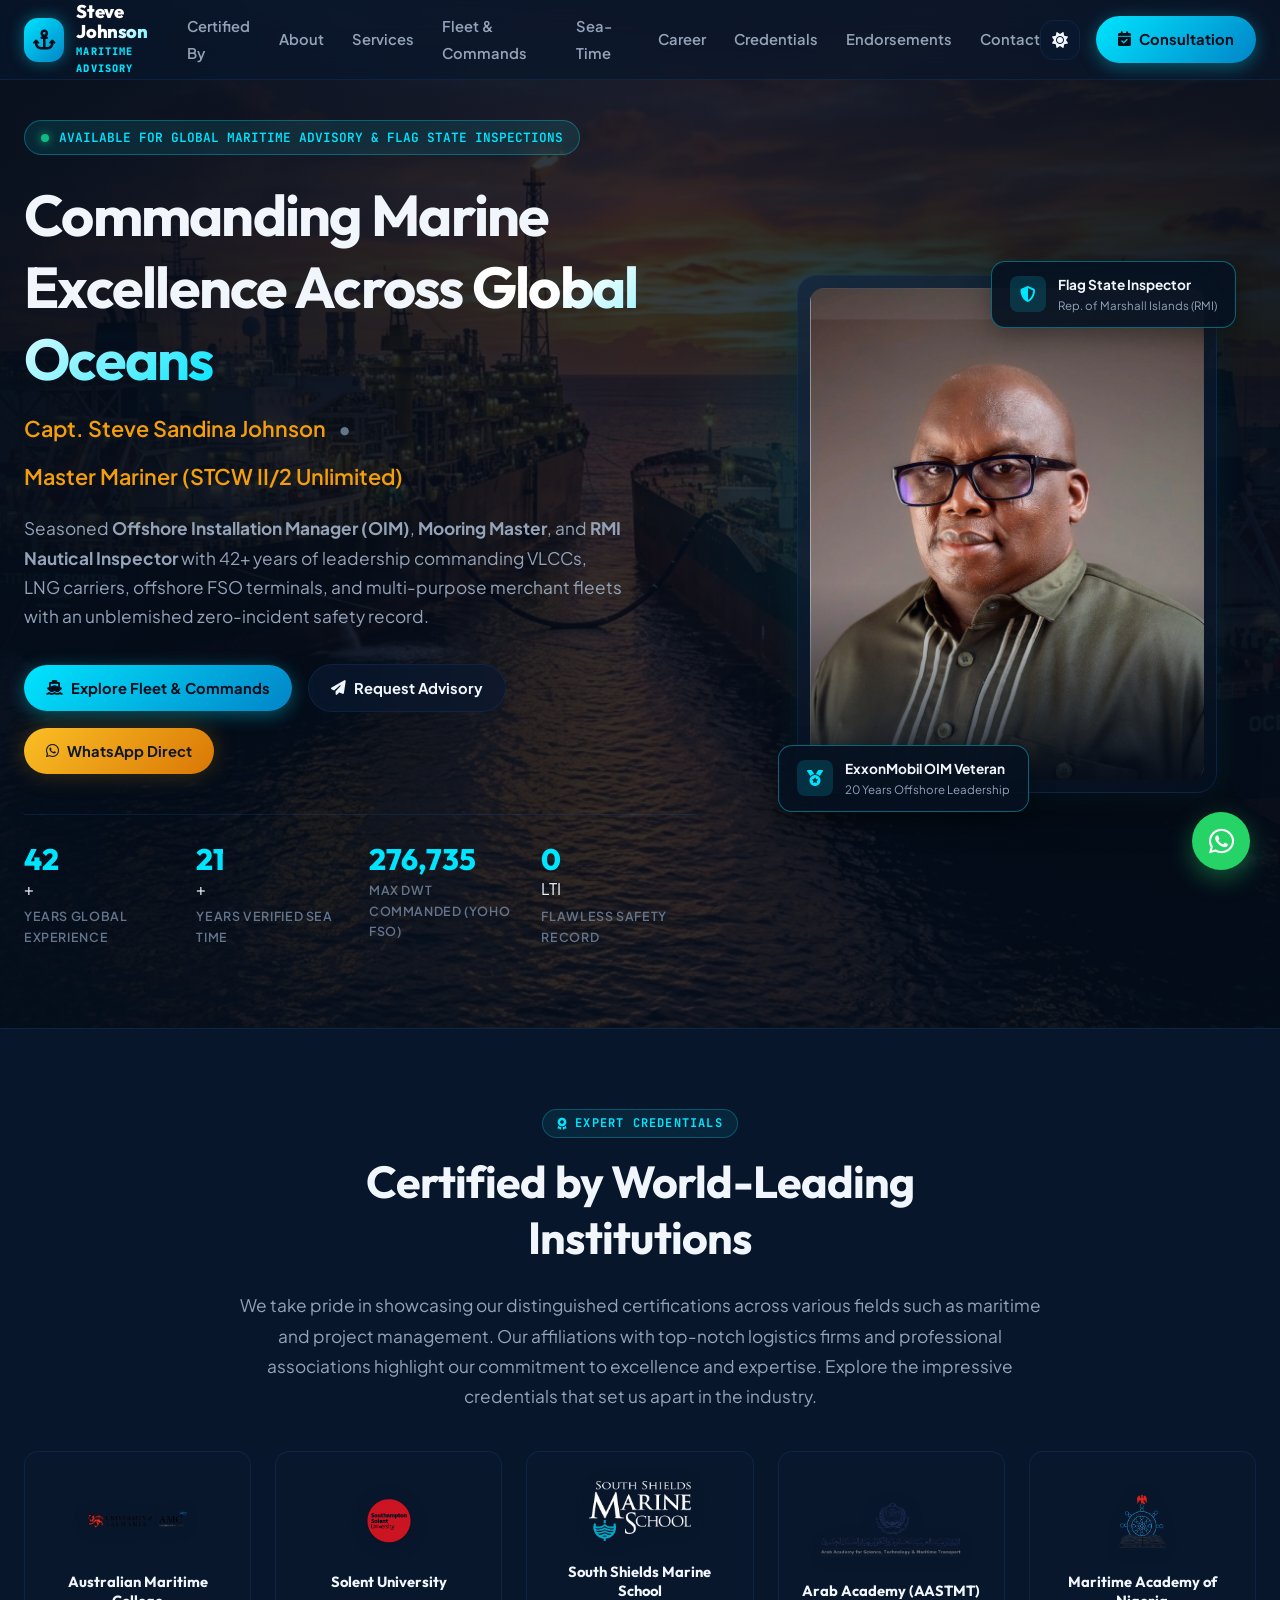
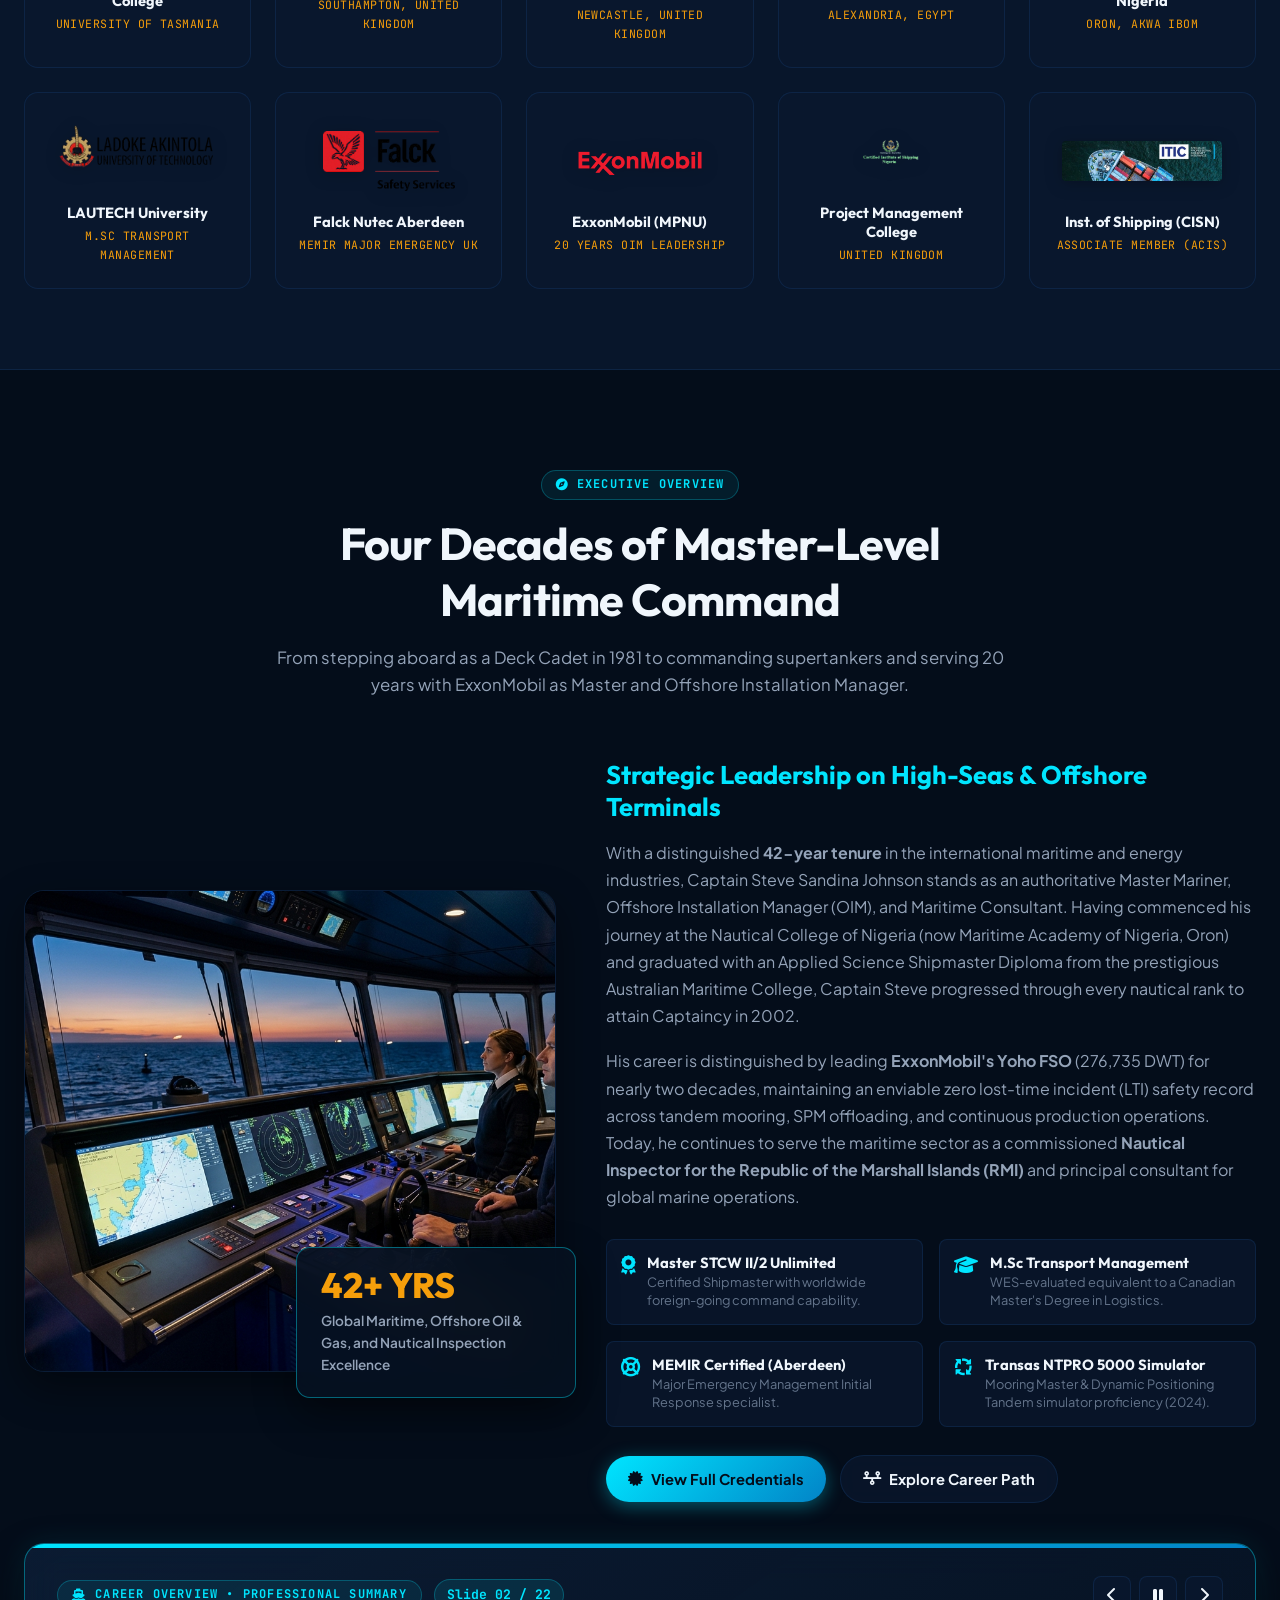
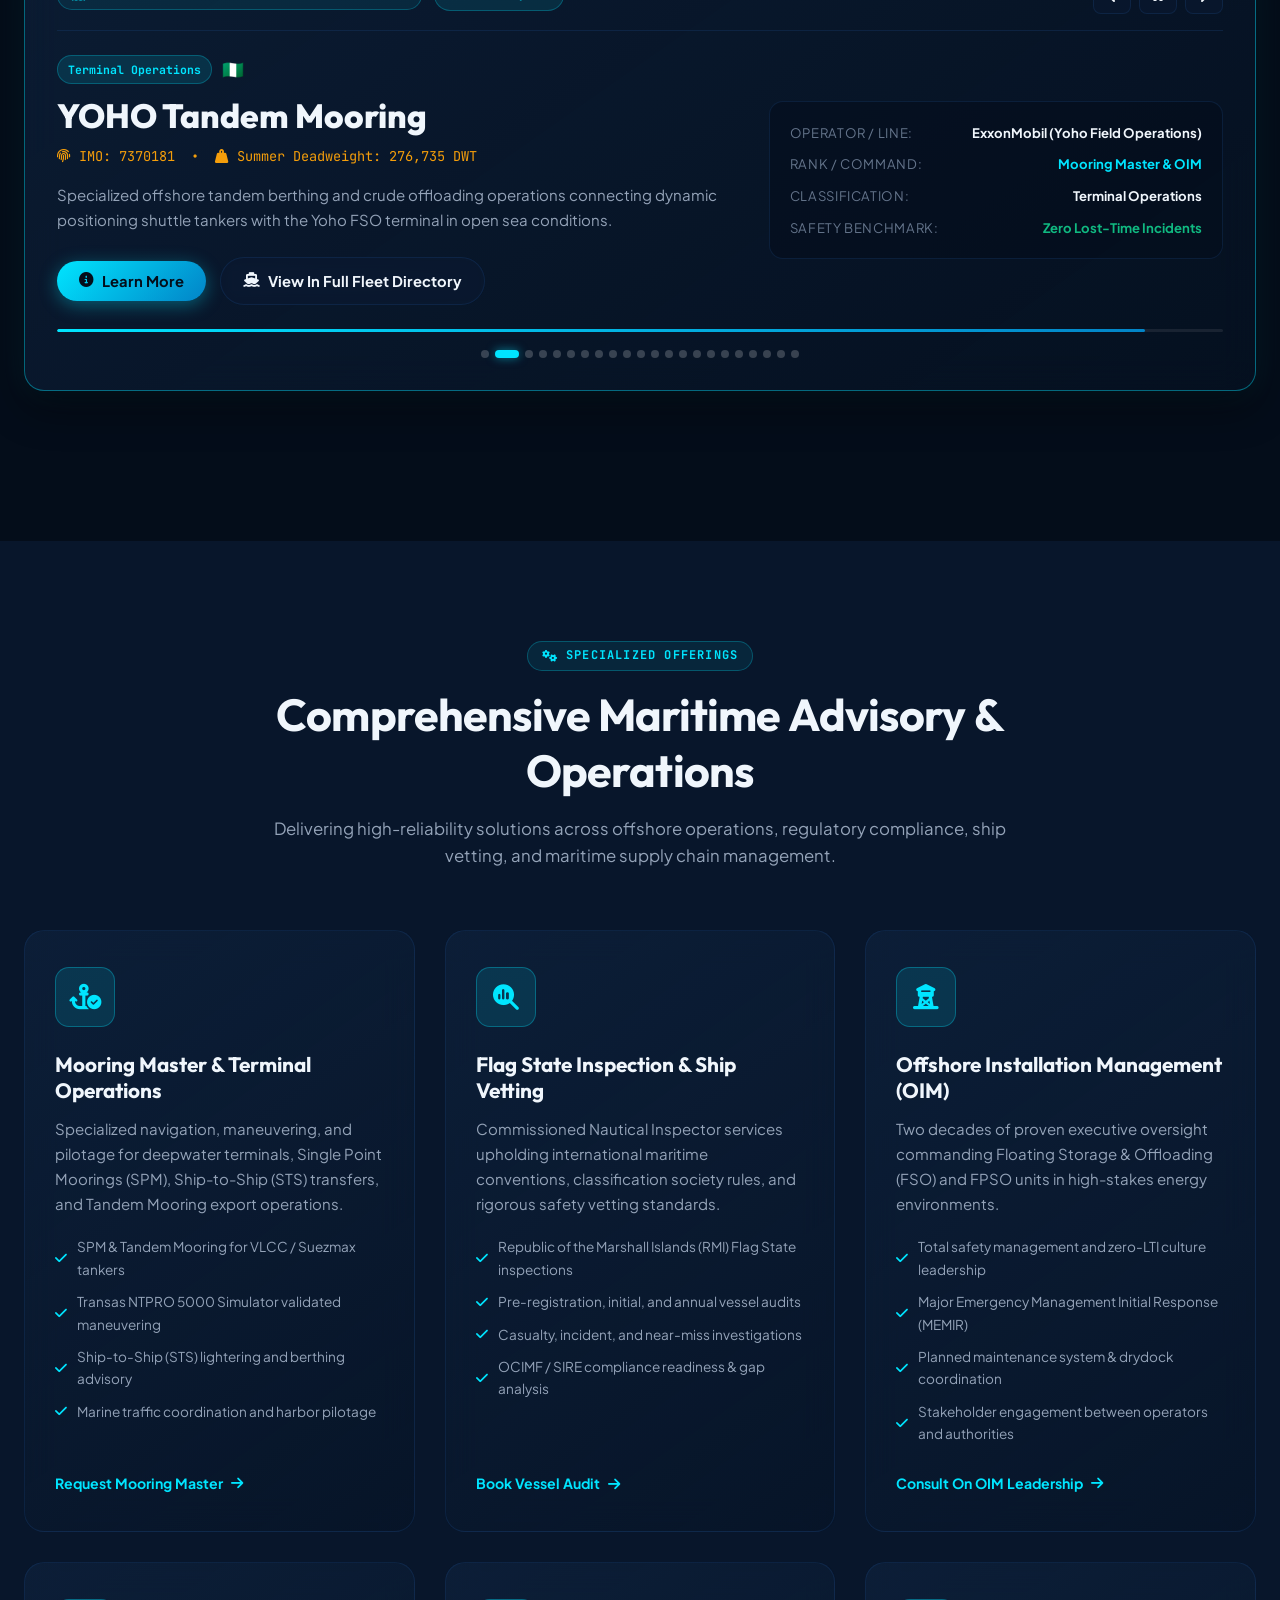
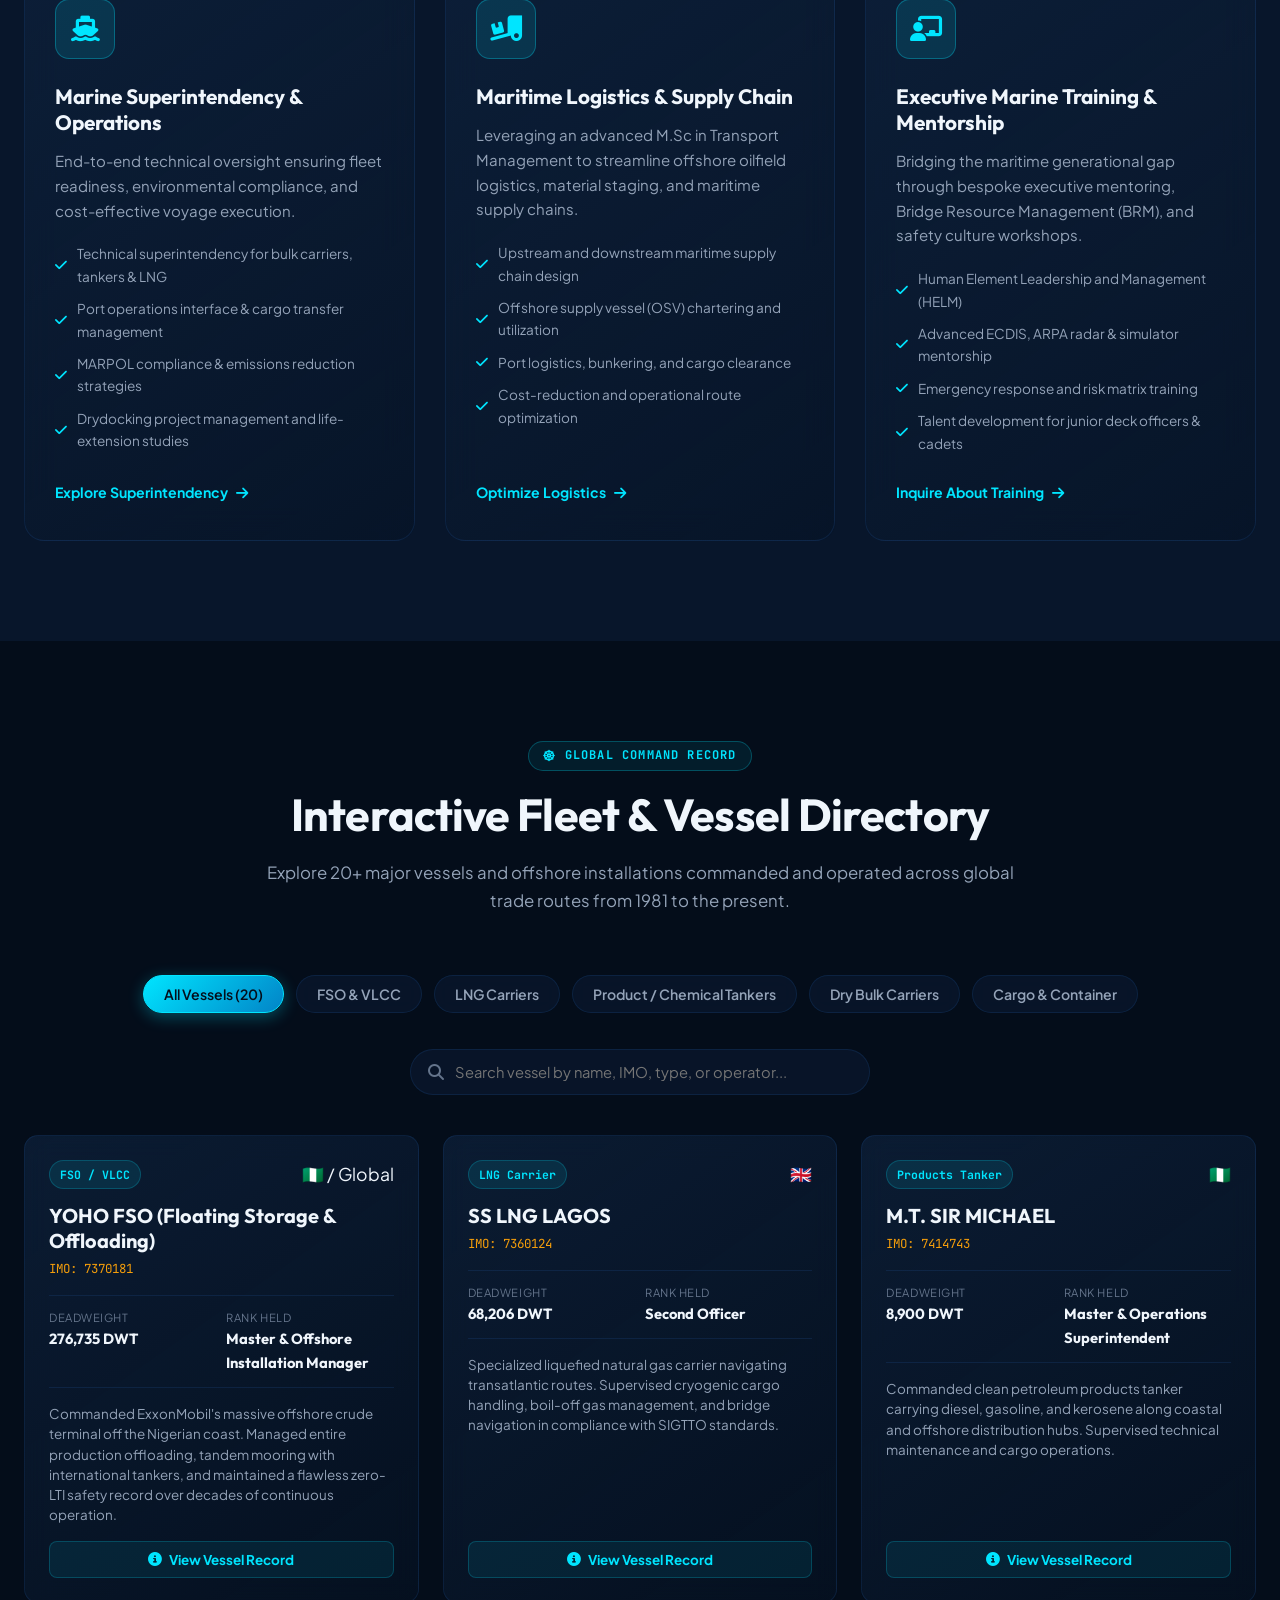
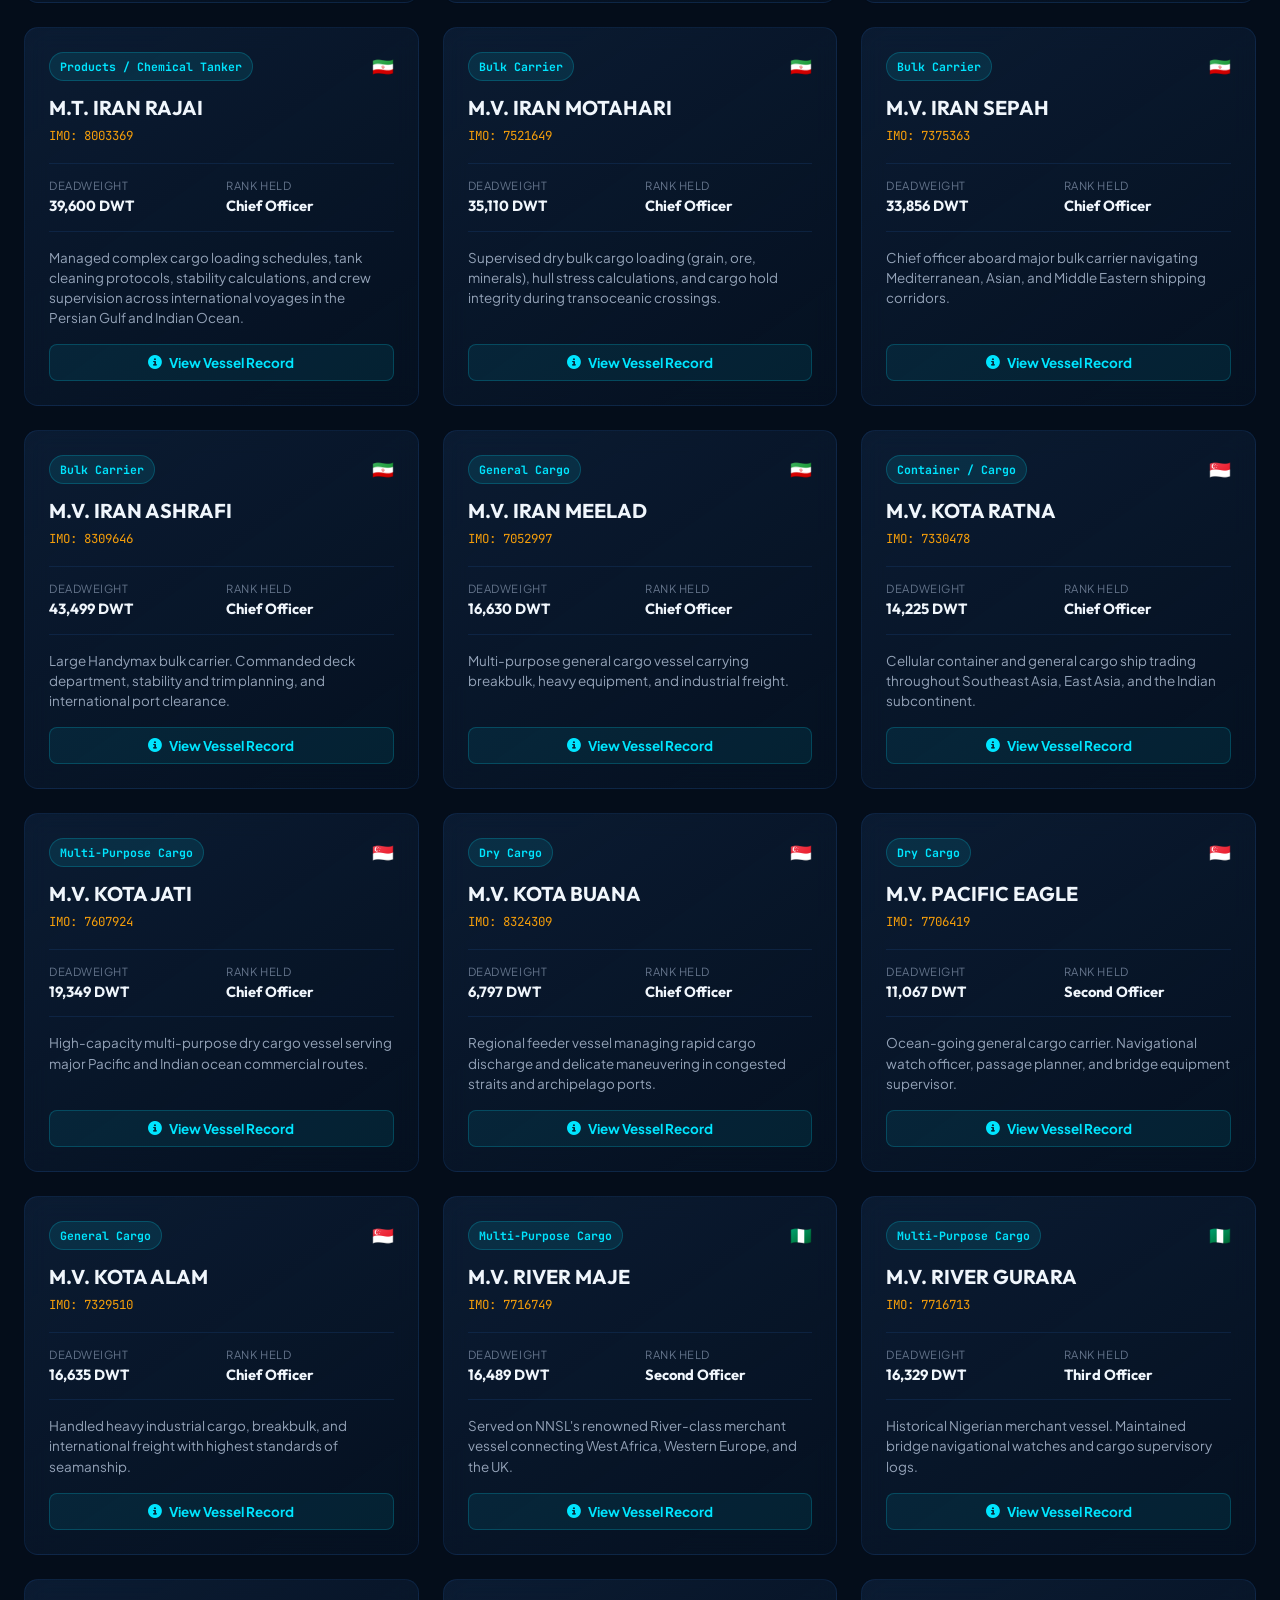
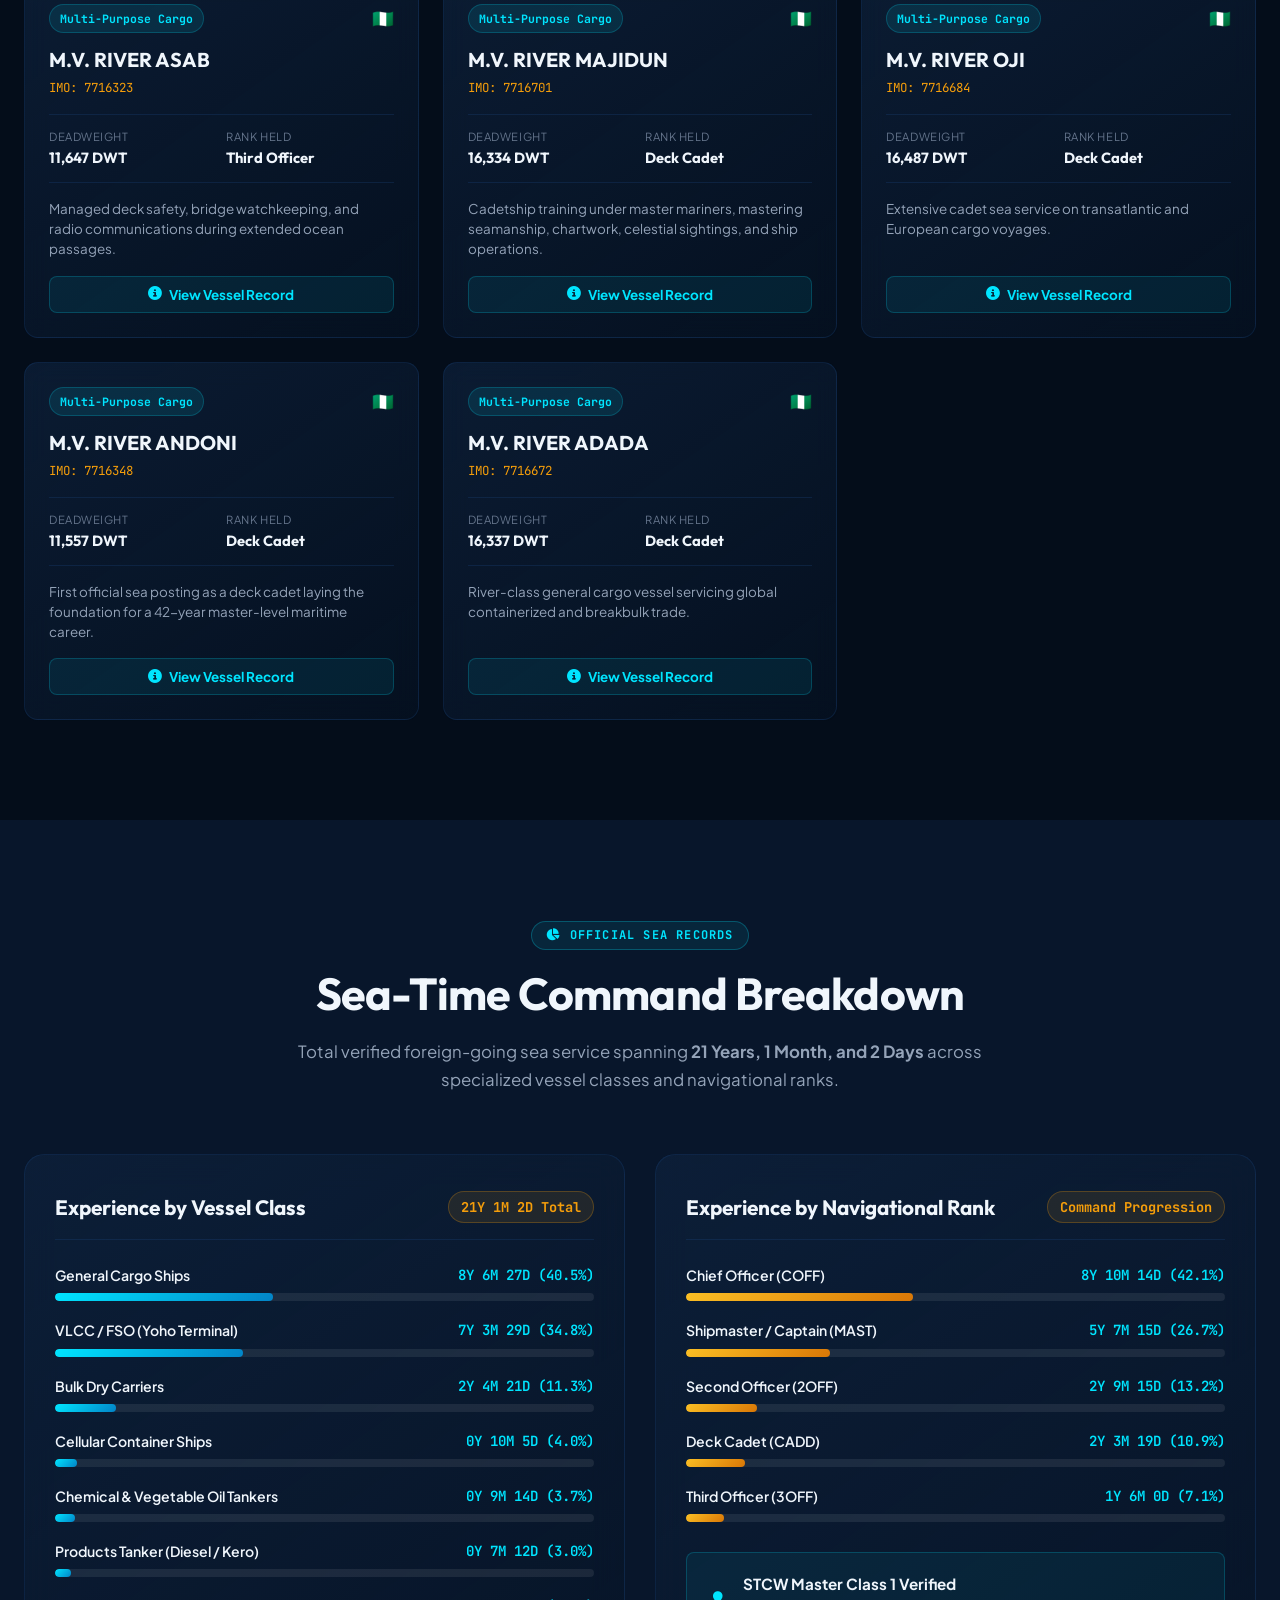
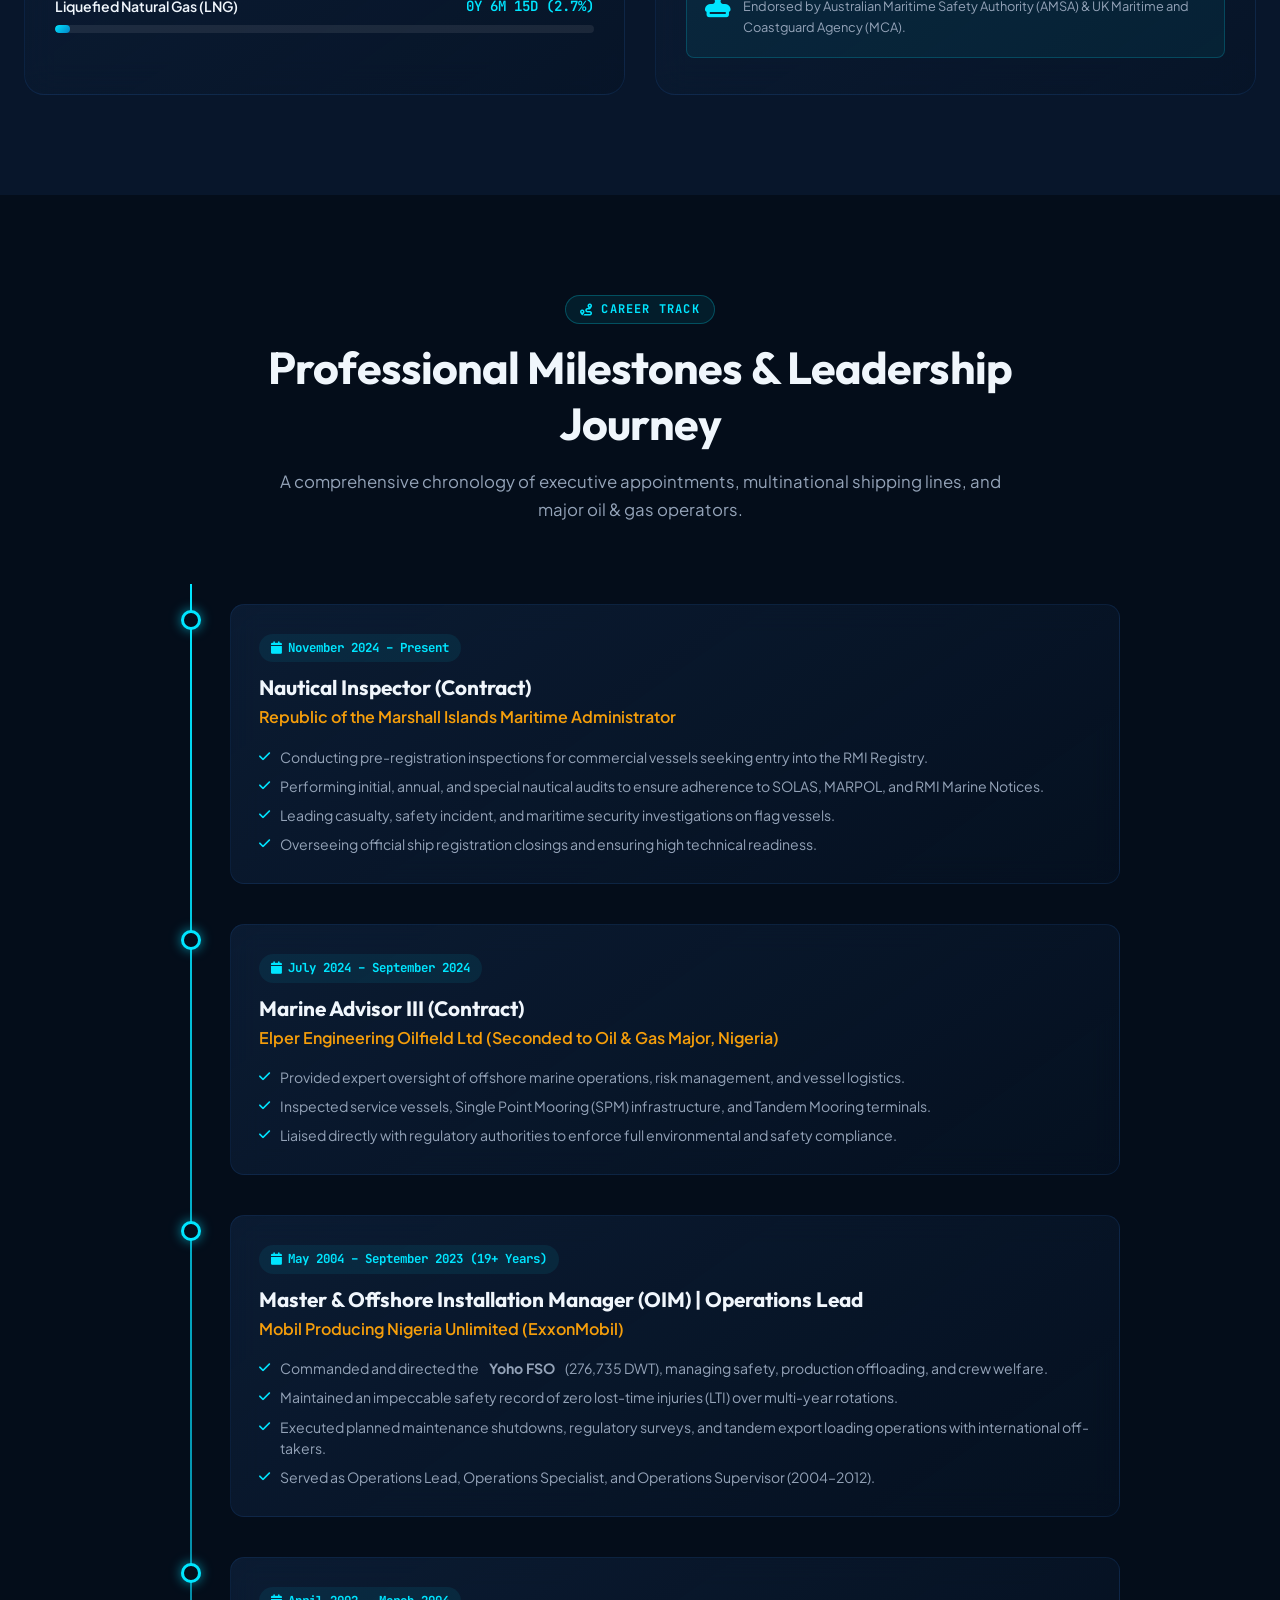
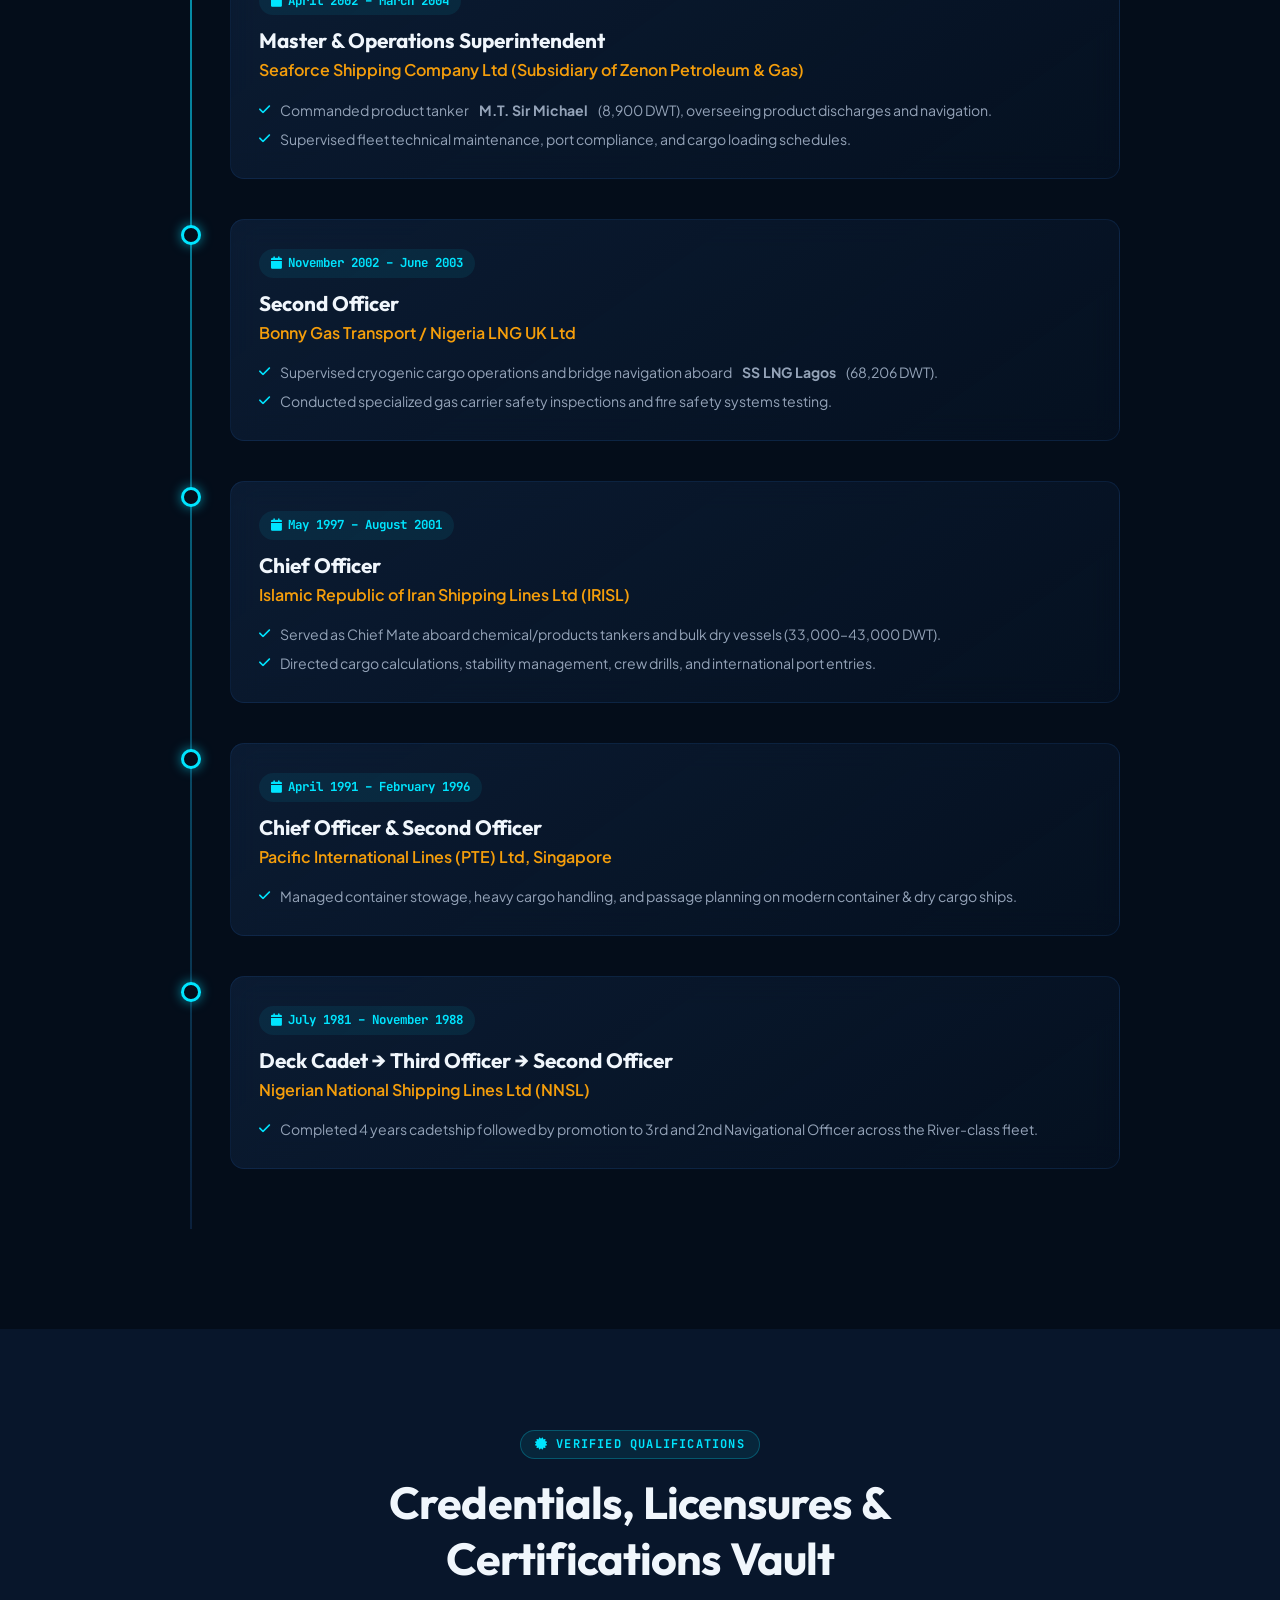
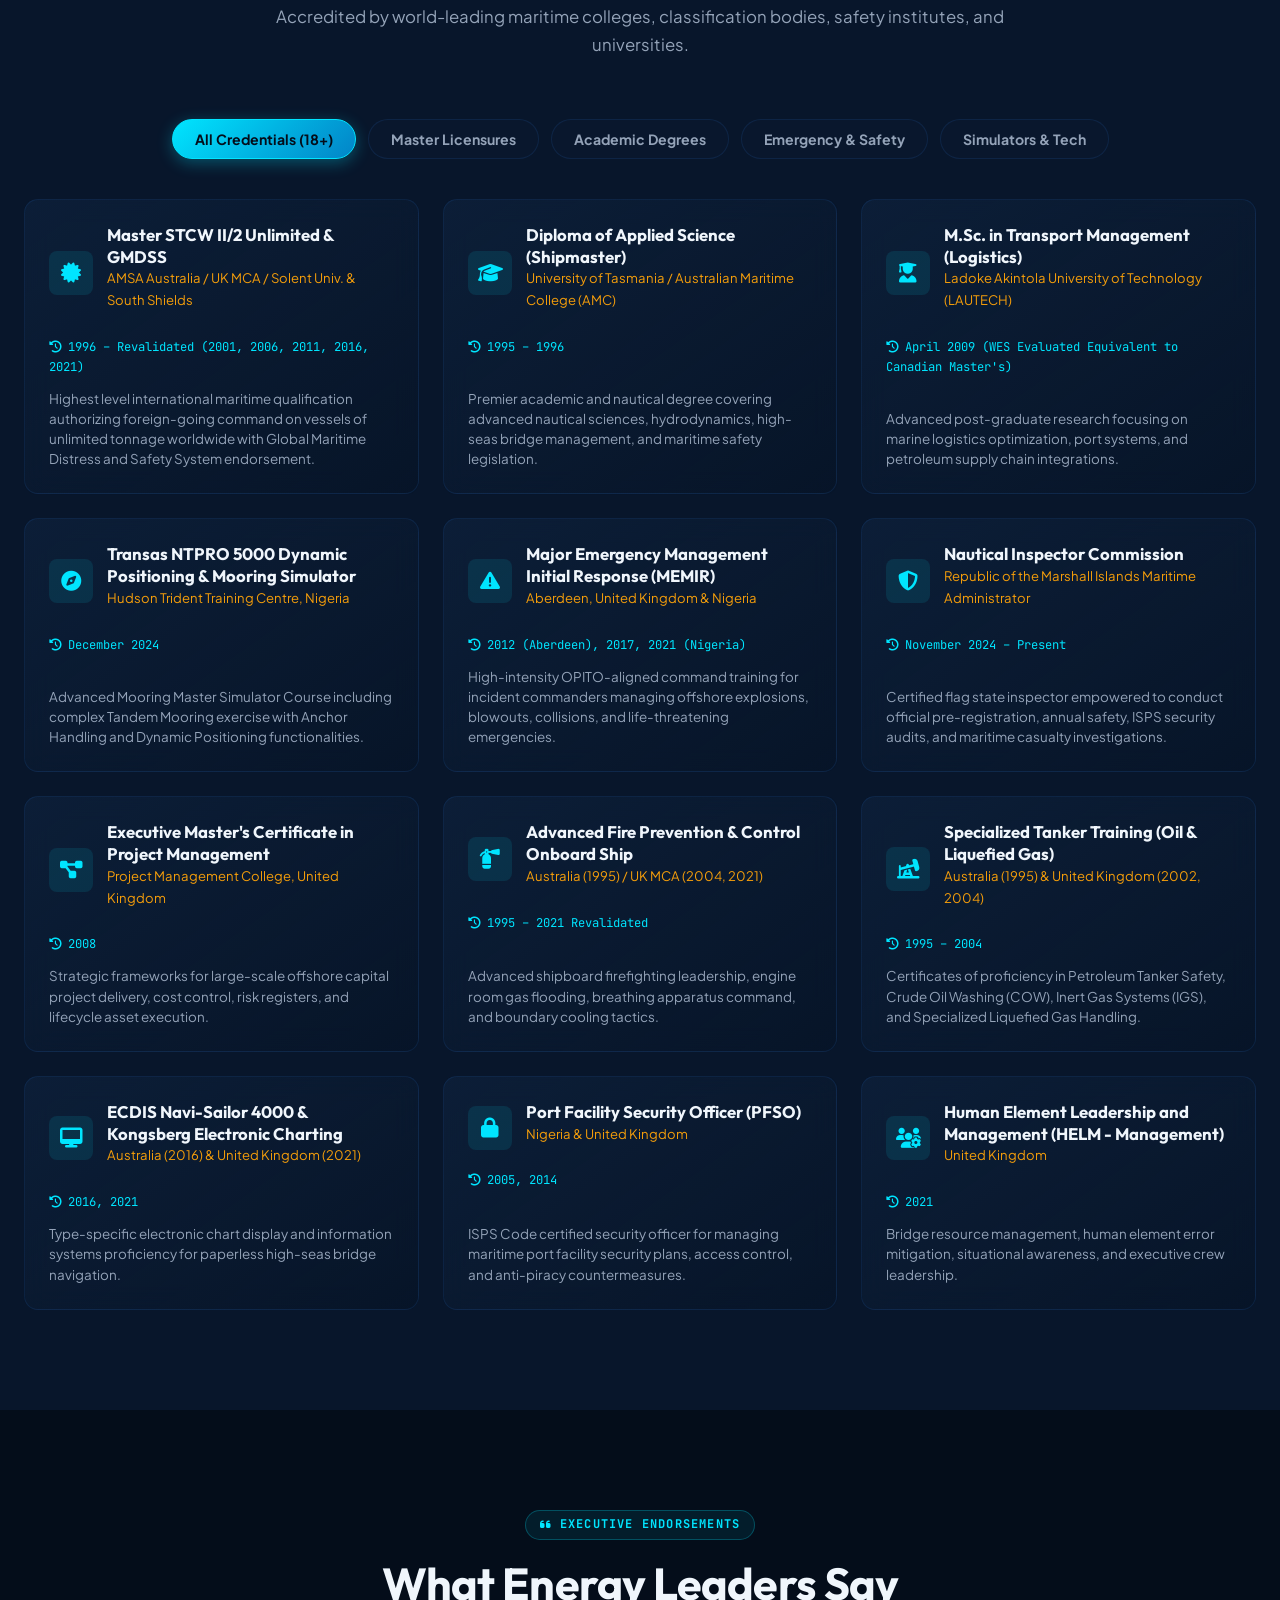
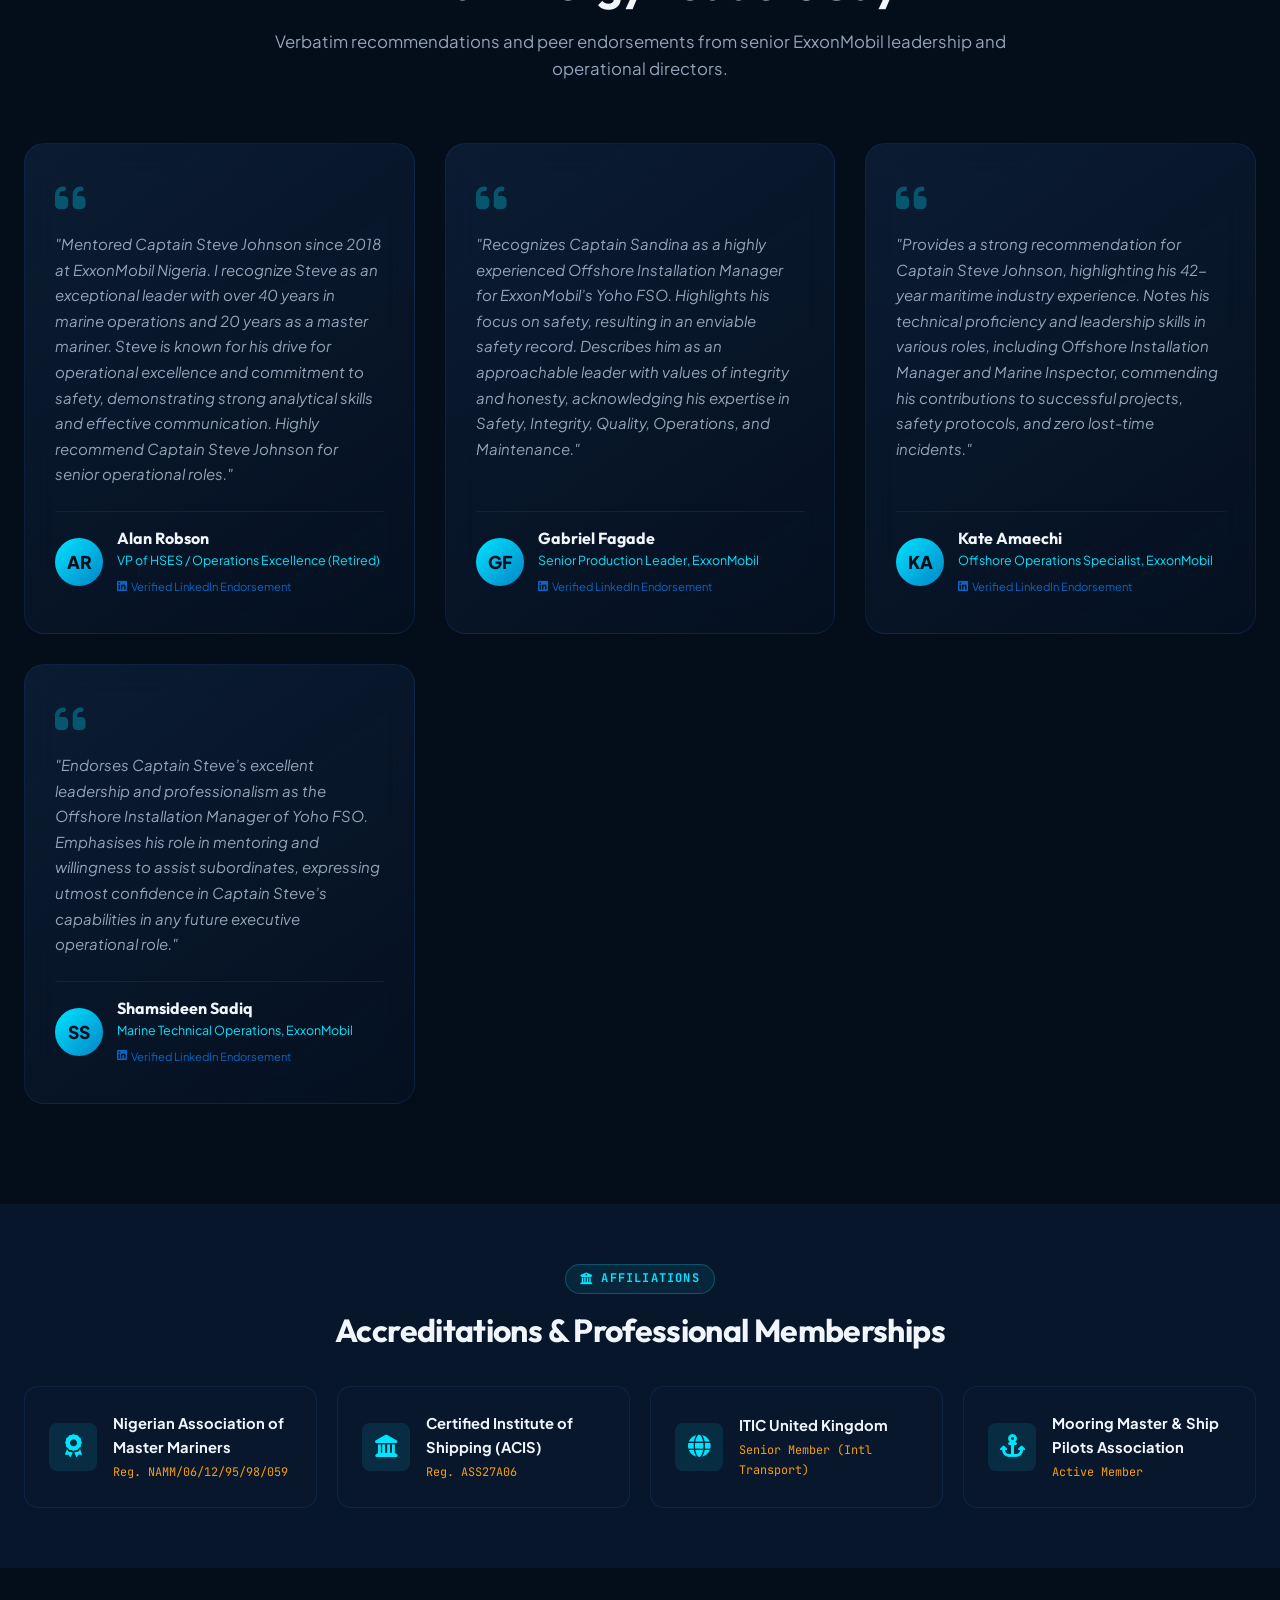
==== index.html @ e4755542 "added slideshow to professional summary" ====
<!DOCTYPE html>
<html lang="en" data-theme="dark">
<head>
  <meta charset="UTF-8">
  <meta name="viewport" content="width=device-width, initial-scale=1.0">
  <title>Capt. Steve Sandina Johnson | Master Mariner, Mooring Master & Maritime Consultant</title>
  
  <!-- Primary Meta Tags -->
  <meta name="title" content="Capt. Steve Sandina Johnson | Master Mariner & Maritime Consultant">
  <meta name="description" content="42+ Years of Global Maritime Excellence in Commanding Vessels, Offshore Terminal Operations (VLCC/FSO), Flag State Nautical Inspections (RMI), and Maritime Logistics.">
  <meta name="keywords" content="Steve Johnson Maritime, Master Mariner, Mooring Master, Offshore Installation Manager, ExxonMobil Yoho FSO, RMI Nautical Inspector, STCW II/2, Maritime Consultant">
  <meta name="author" content="Capt. Steve Sandina Johnson">

  <!-- Open Graph / Facebook -->
  <meta property="og:type" content="website">
  <meta property="og:url" content="https://stevejohnsonmaritime.com/">
  <meta property="og:title" content="Capt. Steve Sandina Johnson | Master Mariner & Maritime Consultant">
  <meta property="og:description" content="42+ Years of Global Maritime Excellence in Commanding Vessels, Offshore Operations, and Flag State Inspections.">
  <meta property="og:image" content="assets/images/hero_vlcc.jpg">

  <!-- Google Fonts & Font Awesome CDN -->
  <link rel="preconnect" href="https://fonts.googleapis.com">
  <link rel="preconnect" href="https://fonts.gstatic.com" crossorigin>
  <link href="https://fonts.googleapis.com/css2?family=JetBrains+Mono:wght@400;500;700&family=Outfit:wght@400;500;600;700;800;900&family=Plus+Jakarta+Sans:wght@300;400;500;600;700;800&display=swap" rel="stylesheet">
  <link rel="stylesheet" href="https://cdnjs.cloudflare.com/ajax/libs/font-awesome/6.5.1/css/all.min.css">

  <!-- Stylesheet -->
  <link rel="stylesheet" href="styles.css">

  <!-- Structured Data JSON-LD -->
  <script type="application/ld+json">
  {
    "@context": "https://schema.org",
    "@type": "Person",
    "name": "Capt. Steve Sandina Johnson",
    "jobTitle": "Master Mariner, Mooring Master & Nautical Inspector",
    "description": "Seasoned Master Mariner with 42+ years in maritime and offshore oil and gas operations, former Offshore Installation Manager for ExxonMobil Yoho FSO, and Nautical Inspector for the Republic of the Marshall Islands.",
    "telephone": "+2348066482498",
    "email": "sandinajohnson97@gmail.com",
    "url": "https://stevejohnsonmaritime.com/",
    "sameAs": [
      "https://ng.bold.pro/my/captainstevesandinajohnson"
    ]
  }
  </script>
</head>
<body>

  <!-- Top Announcement Navigation Bar -->
  <header class="navbar" id="navbar">
    <div class="container nav-container">
      <a href="#home" class="brand-logo">
        <div class="brand-icon-wrap">
          <i class="fa-solid fa-anchor"></i>
        </div>
        <div class="brand-text">
          <span class="brand-title">Steve Johnson</span>
          <span class="brand-sub">Maritime Advisory</span>
        </div>
      </a>

      <!-- Desktop Nav Menu -->
      <ul class="nav-menu" id="navMenu">
        <li><a href="#certified-by" class="nav-link">Certified By</a></li>
        <li><a href="#about" class="nav-link">About</a></li>
        <li><a href="#services" class="nav-link">Services</a></li>
        <li><a href="#fleet" class="nav-link">Fleet & Commands</a></li>
        <li><a href="#analytics" class="nav-link">Sea-Time</a></li>
        <li><a href="#timeline" class="nav-link">Career</a></li>
        <li><a href="#credentials" class="nav-link">Credentials</a></li>
        <li><a href="#testimonials" class="nav-link">Endorsements</a></li>
        <li><a href="#contact" class="nav-link">Contact</a></li>
      </ul>

      <!-- Nav Actions -->
      <div class="nav-actions">
        <button class="theme-toggle-btn" id="themeToggleBtn" aria-label="Toggle Color Theme" title="Toggle Light/Dark Theme">
          <i class="fa-solid fa-sun" id="themeIcon"></i>
        </button>
        <a href="#contact" class="btn-primary">
          <i class="fa-solid fa-calendar-check"></i>
          <span>Consultation</span>
        </a>
        <button class="mobile-toggle-btn" id="mobileMenuBtn" aria-label="Open Navigation Menu">
          <i class="fa-solid fa-bars"></i>
        </button>
      </div>
    </div>
  </header>

  <!-- Main Hero Section -->
  <main>
    <section class="hero-section" id="home">
      <div class="hero-bg-overlay"></div>
      <div class="hero-glow-blob"></div>

      <div class="container hero-grid">
        <!-- Hero Text Column -->
        <div class="hero-content">
          <div class="status-badge">
            <span class="status-indicator"></span>
            <span>AVAILABLE FOR GLOBAL MARITIME ADVISORY & FLAG STATE INSPECTIONS</span>
          </div>

          <h1 class="hero-title">
            Commanding Marine Excellence Across <span class="name-highlight">Global Oceans</span>
          </h1>

          <div class="hero-role">
            <span>Capt. Steve Sandina Johnson</span>
            <span class="hero-role-divider">•</span>
            <span>Master Mariner (STCW II/2 Unlimited)</span>
          </div>

          <p class="hero-description">
            Seasoned <strong>Offshore Installation Manager (OIM)</strong>, <strong>Mooring Master</strong>, and <strong>RMI Nautical Inspector</strong> with 42+ years of leadership commanding VLCCs, LNG carriers, offshore FSO terminals, and multi-purpose merchant fleets with an unblemished zero-incident safety record.
          </p>

          <div class="hero-actions">
            <a href="#fleet" class="btn-primary">
              <i class="fa-solid fa-ship"></i>
              <span>Explore Fleet & Commands</span>
            </a>
            <a href="#contact" class="btn-secondary">
              <i class="fa-solid fa-paper-plane"></i>
              <span>Request Advisory</span>
            </a>
            <a href="https://wa.me/2348066482498" target="_blank" rel="noopener noreferrer" class="btn-gold" title="Quick WhatsApp Chat">
              <i class="fa-brands fa-whatsapp"></i>
              <span>WhatsApp Direct</span>
            </a>
          </div>

          <!-- Hero Metric Counters Strip -->
          <div class="hero-metrics-strip">
            <div class="metric-card">
              <span class="metric-number" data-target="42">0</span>+
              <span class="metric-label">Years Global Experience</span>
            </div>
            <div class="metric-card">
              <span class="metric-number" data-target="21">0</span>+
              <span class="metric-label">Years Verified Sea Time</span>
            </div>
            <div class="metric-card">
              <span class="metric-number" data-target="276735">0</span>
              <span class="metric-label">Max DWT Commanded (Yoho FSO)</span>
            </div>
            <div class="metric-card">
              <span class="metric-number" data-target="0">0</span> LTI
              <span class="metric-label">Flawless Safety Record</span>
            </div>
          </div>
        </div>

        <!-- Hero Visual Portrait Card -->
        <div class="hero-visual">
          <div class="hero-portrait-card">
            <!-- Top Floating Accolade Badge -->
            <div class="floating-badge badge-top">
              <div class="badge-icon">
                <i class="fa-solid fa-shield-halved"></i>
              </div>
              <div>
                <div class="badge-title">Flag State Inspector</div>
                <div class="badge-subtitle">Rep. of Marshall Islands (RMI)</div>
              </div>
            </div>

            <div class="portrait-inner">
              <img src="assets/images/captain_steve_johnson.webp" alt="Captain Steve Sandina Johnson in Captain Uniform" width="400" height="500">
              <div class="portrait-gradient-overlay"></div>
            </div>

            <!-- Bottom Floating Accolade Badge -->
            <div class="floating-badge badge-bottom">
              <div class="badge-icon">
                <i class="fa-solid fa-medal"></i>
              </div>
              <div>
                <div class="badge-title">ExxonMobil OIM Veteran</div>
                <div class="badge-subtitle">20 Years Offshore Leadership</div>
              </div>
            </div>
          </div>
        </div>
      </div>
    </section>

    <!-- Certified By & Accredited Institutions Section -->
    <section class="certified-section" id="certified-by">
      <div class="container">
        <div class="section-header" style="margin-bottom: 24px;">
          <span class="section-tag"><i class="fa-solid fa-award"></i> Expert Credentials</span>
          <h2 class="section-title">Certified by World-Leading Institutions</h2>
        </div>
        
        <p class="certified-lead-text">
          We take pride in showcasing our distinguished certifications across various fields such as maritime and project management. Our affiliations with top-notch logistics firms and professional associations highlight our commitment to excellence and expertise. Explore the impressive credentials that set us apart in the industry.
        </p>

        <div class="certified-logos-grid">
          <!-- Logo 1: AMC Tasmania -->
          <div class="certified-logo-card">
            <div class="certified-logo-img-wrap">
              <img src="assets/images/logos/University_of_Tasmania_AMC-removebg-preview.webp" alt="Australian Maritime College / University of Tasmania Logo" class="certified-logo-img" loading="lazy">
            </div>
            <div class="certified-inst-name">Australian Maritime College</div>
            <div class="certified-inst-badge">University of Tasmania</div>
          </div>

          <!-- Logo 2: Solent University UK -->
          <div class="certified-logo-card">
            <div class="certified-logo-img-wrap">
              <img src="assets/images/logos/SOLENT-removebg-preview.webp" alt="Solent University Southampton UK Logo" class="certified-logo-img" loading="lazy">
            </div>
            <div class="certified-inst-name">Solent University</div>
            <div class="certified-inst-badge">Southampton, United Kingdom</div>
          </div>

          <!-- Logo 3: South Shields Marine School UK -->
          <div class="certified-logo-card">
            <div class="certified-logo-img-wrap">
              <img src="assets/images/logos/South_Shields_Marine_School-removebg-preview.webp" alt="South Shields Marine School UK Logo" class="certified-logo-img" loading="lazy">
            </div>
            <div class="certified-inst-name">South Shields Marine School</div>
            <div class="certified-inst-badge">Newcastle, United Kingdom</div>
          </div>

          <!-- Logo 4: AASTMT Alexandria -->
          <div class="certified-logo-card">
            <div class="certified-logo-img-wrap">
              <img src="assets/images/logos/aastmt_cover-removebg-preview.webp" alt="Arab Academy for Science, Technology & Maritime Transport Logo" class="certified-logo-img" loading="lazy">
            </div>
            <div class="certified-inst-name">Arab Academy (AASTMT)</div>
            <div class="certified-inst-badge">Alexandria, Egypt</div>
          </div>

          <!-- Logo 5: Maritime Academy of Nigeria (MAN Oron) -->
          <div class="certified-logo-card">
            <div class="certified-logo-img-wrap">
              <img src="assets/images/logos/Mari-removebg-preview.webp" alt="Maritime Academy of Nigeria Oron Logo" class="certified-logo-img" loading="lazy">
            </div>
            <div class="certified-inst-name">Maritime Academy of Nigeria</div>
            <div class="certified-inst-badge">Oron, Akwa Ibom</div>
          </div>

          <!-- Logo 6: LAUTECH Transport Management -->
          <div class="certified-logo-card">
            <div class="certified-logo-img-wrap">
              <img src="assets/images/logos/Ladoke_Akintola-removebg-preview.webp" alt="Ladoke Akintola University of Technology Logo" class="certified-logo-img" loading="lazy">
            </div>
            <div class="certified-inst-name">LAUTECH University</div>
            <div class="certified-inst-badge">M.Sc Transport Management</div>
          </div>

          <!-- Logo 7: Falck Nutec Aberdeen -->
          <div class="certified-logo-card">
            <div class="certified-logo-img-wrap">
              <img src="assets/images/logos/Falck_Nutec_Aberdeen-removebg-preview.webp" alt="Falck Nutec Aberdeen MEMIR Training Logo" class="certified-logo-img" loading="lazy">
            </div>
            <div class="certified-inst-name">Falck Nutec Aberdeen</div>
            <div class="certified-inst-badge">MEMIR Major Emergency UK</div>
          </div>

          <!-- Logo 8: ExxonMobil -->
          <div class="certified-logo-card">
            <div class="certified-logo-img-wrap">
              <img src="assets/images/logos/ExxonMobil-Logo.wine_-e1732807941773-600x144.webp" alt="ExxonMobil Logo" class="certified-logo-img" loading="lazy">
            </div>
            <div class="certified-inst-name">ExxonMobil (MPNU)</div>
            <div class="certified-inst-badge">20 Years OIM Leadership</div>
          </div>

          <!-- Logo 9: Project Management College UK -->
          <div class="certified-logo-card">
            <div class="certified-logo-img-wrap">
              <img src="assets/images/logos/1630609247842-removebg-preview.webp" alt="Project Management College UK Logo" class="certified-logo-img" loading="lazy">
            </div>
            <div class="certified-inst-name">Project Management College</div>
            <div class="certified-inst-badge">United Kingdom</div>
          </div>

          <!-- Logo 10: Certified Institute of Shipping -->
          <div class="certified-logo-card">
            <div class="certified-logo-img-wrap">
              <img src="assets/images/logos/1575293014820-600x150.jpeg" alt="Certified Institute of Shipping of Nigeria Logo" class="certified-logo-img" loading="lazy" style="border-radius: 4px;">
            </div>
            <div class="certified-inst-name">Inst. of Shipping (CISN)</div>
            <div class="certified-inst-badge">Associate Member (ACIS)</div>
          </div>
        </div>
      </div>
    </section>

    <!-- Executive Biography & Strategic Pillars -->
    <section id="about">
      <div class="container">
        <div class="section-header">
          <span class="section-tag"><i class="fa-solid fa-compass"></i> Executive Overview</span>
          <h2 class="section-title">Four Decades of Master-Level Maritime Command</h2>
          <p class="section-subtitle">
            From stepping aboard as a Deck Cadet in 1981 to commanding supertankers and serving 20 years with ExxonMobil as Master and Offshore Installation Manager.
          </p>
        </div>

        <div class="about-grid">
          <div class="about-visual-stack">
            <div class="about-main-img">
              <img src="assets/images/bridge_command.jpg" alt="Modern ship bridge and navigation command center" loading="lazy">
            </div>
            <div class="experience-tag-card">
              <div class="exp-highlight-num">42+ YRS</div>
              <div class="exp-highlight-text">Global Maritime, Offshore Oil & Gas, and Nautical Inspection Excellence</div>
            </div>
          </div>

          <div class="about-content">
            <h3>Strategic Leadership on High-Seas & Offshore Terminals</h3>
            <p>
              With a distinguished <strong>42-year tenure</strong> in the international maritime and energy industries, Captain Steve Sandina Johnson stands as an authoritative Master Mariner, Offshore Installation Manager (OIM), and Maritime Consultant. Having commenced his journey at the Nautical College of Nigeria (now Maritime Academy of Nigeria, Oron) and graduated with an Applied Science Shipmaster Diploma from the prestigious Australian Maritime College, Captain Steve progressed through every nautical rank to attain Captaincy in 2002.
            </p>
            <p>
              His career is distinguished by leading <strong>ExxonMobil's Yoho FSO</strong> (276,735 DWT) for nearly two decades, maintaining an enviable zero lost-time incident (LTI) safety record across tandem mooring, SPM offloading, and continuous production operations. Today, he continues to serve the maritime sector as a commissioned <strong>Nautical Inspector for the Republic of the Marshall Islands (RMI)</strong> and principal consultant for global marine operations.
            </p>

            <div class="about-highlights-grid">
              <div class="highlight-item">
                <i class="fa-solid fa-award highlight-icon"></i>
                <div>
                  <h4>Master STCW II/2 Unlimited</h4>
                  <p>Certified Shipmaster with worldwide foreign-going command capability.</p>
                </div>
              </div>
              <div class="highlight-item">
                <i class="fa-solid fa-graduation-cap highlight-icon"></i>
                <div>
                  <h4>M.Sc Transport Management</h4>
                  <p>WES-evaluated equivalent to a Canadian Master's Degree in Logistics.</p>
                </div>
              </div>
              <div class="highlight-item">
                <i class="fa-solid fa-life-ring highlight-icon"></i>
                <div>
                  <h4>MEMIR Certified (Aberdeen)</h4>
                  <p>Major Emergency Management Initial Response specialist.</p>
                </div>
              </div>
              <div class="highlight-item">
                <i class="fa-solid fa-arrows-spin highlight-icon"></i>
                <div>
                  <h4>Transas NTPRO 5000 Simulator</h4>
                  <p>Mooring Master & Dynamic Positioning Tandem simulator proficiency (2024).</p>
                </div>
              </div>
            </div>

            <div style="display: flex; gap: 14px; align-items: center; flex-wrap: wrap;">
              <a href="#credentials" class="btn-primary">
                <i class="fa-solid fa-certificate"></i>
                <span>View Full Credentials</span>
              </a>
              <a href="#timeline" class="btn-secondary">
                <i class="fa-solid fa-timeline"></i>
                <span>Explore Career Path</span>
              </a>
            </div>
          </div>
        </div>

        <!-- Career Overview & Professional Summary Slideshow -->
        <div class="career-slideshow-wrap" id="careerSlideshow">
          <div class="slideshow-top-bar">
            <div class="slideshow-title-group">
              <span class="section-tag" style="margin-bottom: 0;"><i class="fa-solid fa-ship"></i> Career Overview • Professional Summary</span>
              <span class="slideshow-counter-badge" id="slideCounterBadge">Slide 01 / 22</span>
            </div>
            
            <div class="slideshow-nav-actions">
              <button class="slide-nav-btn" id="slidePrevBtn" aria-label="Previous Vessel Slide" title="Previous Vessel"><i class="fa-solid fa-chevron-left"></i></button>
              <button class="slide-nav-btn" id="slidePlayPauseBtn" aria-label="Play/Pause Slideshow" title="Play / Pause"><i class="fa-solid fa-pause"></i></button>
              <button class="slide-nav-btn" id="slideNextBtn" aria-label="Next Vessel Slide" title="Next Vessel"><i class="fa-solid fa-chevron-right"></i></button>
            </div>
          </div>

          <!-- Active Slide Dynamic Card -->
          <div class="slideshow-display-card" id="slideshowDisplayCard">
            <!-- Dynamic Slide Content rendered by app.js -->
          </div>

          <!-- Auto-advance Progress Bar -->
          <div class="slideshow-progress-track">
            <div class="slideshow-progress-fill" id="slideProgressFill"></div>
          </div>

          <!-- Pagination Dot Indicators -->
          <div class="slideshow-dots-strip" id="slideDotsStrip">
            <!-- Generated dynamically -->
          </div>
        </div>
      </div>
    </section>

    <!-- Core Maritime Services Suite -->
    <section id="services" style="background: var(--bg-secondary);">
      <div class="container">
        <div class="section-header">
          <span class="section-tag"><i class="fa-solid fa-gears"></i> Specialized Offerings</span>
          <h2 class="section-title">Comprehensive Maritime Advisory & Operations</h2>
          <p class="section-subtitle">
            Delivering high-reliability solutions across offshore operations, regulatory compliance, ship vetting, and maritime supply chain management.
          </p>
        </div>

        <div class="services-grid">
          <!-- Service Card 1 -->
          <div class="service-card">
            <div class="service-icon-box">
              <i class="fa-solid fa-anchor-circle-check"></i>
            </div>
            <h3>Mooring Master & Terminal Operations</h3>
            <p>Specialized navigation, maneuvering, and pilotage for deepwater terminals, Single Point Moorings (SPM), Ship-to-Ship (STS) transfers, and Tandem Mooring export operations.</p>
            <ul class="service-features-list">
              <li><i class="fa-solid fa-check"></i> SPM & Tandem Mooring for VLCC / Suezmax tankers</li>
              <li><i class="fa-solid fa-check"></i> Transas NTPRO 5000 Simulator validated maneuvering</li>
              <li><i class="fa-solid fa-check"></i> Ship-to-Ship (STS) lightering and berthing advisory</li>
              <li><i class="fa-solid fa-check"></i> Marine traffic coordination and harbor pilotage</li>
            </ul>
            <a href="#contact" class="service-cta">Request Mooring Master <i class="fa-solid fa-arrow-right"></i></a>
          </div>

          <!-- Service Card 2 -->
          <div class="service-card">
            <div class="service-icon-box">
              <i class="fa-solid fa-magnifying-glass-chart"></i>
            </div>
            <h3>Flag State Inspection & Ship Vetting</h3>
            <p>Commissioned Nautical Inspector services upholding international maritime conventions, classification society rules, and rigorous safety vetting standards.</p>
            <ul class="service-features-list">
              <li><i class="fa-solid fa-check"></i> Republic of the Marshall Islands (RMI) Flag State inspections</li>
              <li><i class="fa-solid fa-check"></i> Pre-registration, initial, and annual vessel audits</li>
              <li><i class="fa-solid fa-check"></i> Casualty, incident, and near-miss investigations</li>
              <li><i class="fa-solid fa-check"></i> OCIMF / SIRE compliance readiness & gap analysis</li>
            </ul>
            <a href="#contact" class="service-cta">Book Vessel Audit <i class="fa-solid fa-arrow-right"></i></a>
          </div>

          <!-- Service Card 3 -->
          <div class="service-card">
            <div class="service-icon-box">
              <i class="fa-solid fa-tower-observation"></i>
            </div>
            <h3>Offshore Installation Management (OIM)</h3>
            <p>Two decades of proven executive oversight commanding Floating Storage & Offloading (FSO) and FPSO units in high-stakes energy environments.</p>
            <ul class="service-features-list">
              <li><i class="fa-solid fa-check"></i> Total safety management and zero-LTI culture leadership</li>
              <li><i class="fa-solid fa-check"></i> Major Emergency Management Initial Response (MEMIR)</li>
              <li><i class="fa-solid fa-check"></i> Planned maintenance system & drydock coordination</li>
              <li><i class="fa-solid fa-check"></i> Stakeholder engagement between operators and authorities</li>
            </ul>
            <a href="#contact" class="service-cta">Consult On OIM Leadership <i class="fa-solid fa-arrow-right"></i></a>
          </div>

          <!-- Service Card 4 -->
          <div class="service-card">
            <div class="service-icon-box">
              <i class="fa-solid fa-ship"></i>
            </div>
            <h3>Marine Superintendency & Operations</h3>
            <p>End-to-end technical oversight ensuring fleet readiness, environmental compliance, and cost-effective voyage execution.</p>
            <ul class="service-features-list">
              <li><i class="fa-solid fa-check"></i> Technical superintendency for bulk carriers, tankers & LNG</li>
              <li><i class="fa-solid fa-check"></i> Port operations interface & cargo transfer management</li>
              <li><i class="fa-solid fa-check"></i> MARPOL compliance & emissions reduction strategies</li>
              <li><i class="fa-solid fa-check"></i> Drydocking project management and life-extension studies</li>
            </ul>
            <a href="#contact" class="service-cta">Explore Superintendency <i class="fa-solid fa-arrow-right"></i></a>
          </div>

          <!-- Service Card 5 -->
          <div class="service-card">
            <div class="service-icon-box">
              <i class="fa-solid fa-truck-ramp-box"></i>
            </div>
            <h3>Maritime Logistics & Supply Chain</h3>
            <p>Leveraging an advanced M.Sc in Transport Management to streamline offshore oilfield logistics, material staging, and maritime supply chains.</p>
            <ul class="service-features-list">
              <li><i class="fa-solid fa-check"></i> Upstream and downstream maritime supply chain design</li>
              <li><i class="fa-solid fa-check"></i> Offshore supply vessel (OSV) chartering and utilization</li>
              <li><i class="fa-solid fa-check"></i> Port logistics, bunkering, and cargo clearance</li>
              <li><i class="fa-solid fa-check"></i> Cost-reduction and operational route optimization</li>
            </ul>
            <a href="#contact" class="service-cta">Optimize Logistics <i class="fa-solid fa-arrow-right"></i></a>
          </div>

          <!-- Service Card 6 -->
          <div class="service-card">
            <div class="service-icon-box">
              <i class="fa-solid fa-chalkboard-user"></i>
            </div>
            <h3>Executive Marine Training & Mentorship</h3>
            <p>Bridging the maritime generational gap through bespoke executive mentoring, Bridge Resource Management (BRM), and safety culture workshops.</p>
            <ul class="service-features-list">
              <li><i class="fa-solid fa-check"></i> Human Element Leadership and Management (HELM)</li>
              <li><i class="fa-solid fa-check"></i> Advanced ECDIS, ARPA radar & simulator mentorship</li>
              <li><i class="fa-solid fa-check"></i> Emergency response and risk matrix training</li>
              <li><i class="fa-solid fa-check"></i> Talent development for junior deck officers & cadets</li>
            </ul>
            <a href="#contact" class="service-cta">Inquire About Training <i class="fa-solid fa-arrow-right"></i></a>
          </div>
        </div>
      </div>
    </section>

    <!-- Interactive Fleet & Command Showcase -->
    <section id="fleet">
      <div class="container">
        <div class="section-header">
          <span class="section-tag"><i class="fa-solid fa-dharmachakra"></i> Global Command Record</span>
          <h2 class="section-title">Interactive Fleet & Vessel Directory</h2>
          <p class="section-subtitle">
            Explore 20+ major vessels and offshore installations commanded and operated across global trade routes from 1981 to the present.
          </p>
        </div>

        <!-- Category Filters -->
        <div class="fleet-filter-bar" id="fleetFilterBar">
          <button class="fleet-filter-btn active" data-filter="all">All Vessels (20)</button>
          <button class="fleet-filter-btn" data-filter="fso">FSO & VLCC</button>
          <button class="fleet-filter-btn" data-filter="lng">LNG Carriers</button>
          <button class="fleet-filter-btn" data-filter="tanker">Product / Chemical Tankers</button>
          <button class="fleet-filter-btn" data-filter="bulk">Dry Bulk Carriers</button>
          <button class="fleet-filter-btn" data-filter="cargo">Cargo & Container</button>
        </div>

        <!-- Search Bar -->
        <div class="fleet-search-box">
          <i class="fa-solid fa-magnifying-glass fleet-search-icon"></i>
          <input type="text" id="fleetSearchInput" class="fleet-search-input" placeholder="Search vessel by name, IMO, type, or operator...">
        </div>

        <!-- Dynamic Vessel Grid -->
        <div class="fleet-grid" id="fleetGrid">
          <!-- Populated by app.js with rich cards -->
        </div>
      </div>
    </section>

    <!-- Sea-Time Radar & Experience Analytics -->
    <section id="analytics" style="background: var(--bg-secondary);">
      <div class="container">
        <div class="section-header">
          <span class="section-tag"><i class="fa-solid fa-chart-pie"></i> Official Sea Records</span>
          <h2 class="section-title">Sea-Time Command Breakdown</h2>
          <p class="section-subtitle">
            Total verified foreign-going sea service spanning <strong>21 Years, 1 Month, and 2 Days</strong> across specialized vessel classes and navigational ranks.
          </p>
        </div>

        <div class="analytics-grid">
          <!-- Sea-Time by Vessel Class -->
          <div class="analytics-card">
            <div class="analytics-card-header">
              <h3>Experience by Vessel Class</h3>
              <span class="analytics-total-badge">21Y 1M 2D Total</span>
            </div>

            <div class="progress-list">
              <div class="progress-item">
                <div class="progress-info">
                  <span class="progress-name">General Cargo Ships</span>
                  <span class="progress-val">8Y 6M 27D (40.5%)</span>
                </div>
                <div class="progress-track"><div class="progress-fill" style="width: 40.5%;"></div></div>
              </div>

              <div class="progress-item">
                <div class="progress-info">
                  <span class="progress-name">VLCC / FSO (Yoho Terminal)</span>
                  <span class="progress-val">7Y 3M 29D (34.8%)</span>
                </div>
                <div class="progress-track"><div class="progress-fill" style="width: 34.8%;"></div></div>
              </div>

              <div class="progress-item">
                <div class="progress-info">
                  <span class="progress-name">Bulk Dry Carriers</span>
                  <span class="progress-val">2Y 4M 21D (11.3%)</span>
                </div>
                <div class="progress-track"><div class="progress-fill" style="width: 11.3%;"></div></div>
              </div>

              <div class="progress-item">
                <div class="progress-info">
                  <span class="progress-name">Cellular Container Ships</span>
                  <span class="progress-val">0Y 10M 5D (4.0%)</span>
                </div>
                <div class="progress-track"><div class="progress-fill" style="width: 4.0%;"></div></div>
              </div>

              <div class="progress-item">
                <div class="progress-info">
                  <span class="progress-name">Chemical & Vegetable Oil Tankers</span>
                  <span class="progress-val">0Y 9M 14D (3.7%)</span>
                </div>
                <div class="progress-track"><div class="progress-fill" style="width: 3.7%;"></div></div>
              </div>

              <div class="progress-item">
                <div class="progress-info">
                  <span class="progress-name">Products Tanker (Diesel / Kero)</span>
                  <span class="progress-val">0Y 7M 12D (3.0%)</span>
                </div>
                <div class="progress-track"><div class="progress-fill" style="width: 3.0%;"></div></div>
              </div>

              <div class="progress-item">
                <div class="progress-info">
                  <span class="progress-name">Liquefied Natural Gas (LNG)</span>
                  <span class="progress-val">0Y 6M 15D (2.7%)</span>
                </div>
                <div class="progress-track"><div class="progress-fill" style="width: 2.7%;"></div></div>
              </div>
            </div>
          </div>

          <!-- Sea-Time by Navigational Rank -->
          <div class="analytics-card">
            <div class="analytics-card-header">
              <h3>Experience by Navigational Rank</h3>
              <span class="analytics-total-badge">Command Progression</span>
            </div>

            <div class="progress-list">
              <div class="progress-item">
                <div class="progress-info">
                  <span class="progress-name">Chief Officer (COFF)</span>
                  <span class="progress-val">8Y 10M 14D (42.1%)</span>
                </div>
                <div class="progress-track"><div class="progress-fill fill-gold" style="width: 42.1%;"></div></div>
              </div>

              <div class="progress-item">
                <div class="progress-info">
                  <span class="progress-name">Shipmaster / Captain (MAST)</span>
                  <span class="progress-val">5Y 7M 15D (26.7%)</span>
                </div>
                <div class="progress-track"><div class="progress-fill fill-gold" style="width: 26.7%;"></div></div>
              </div>

              <div class="progress-item">
                <div class="progress-info">
                  <span class="progress-name">Second Officer (2OFF)</span>
                  <span class="progress-val">2Y 9M 15D (13.2%)</span>
                </div>
                <div class="progress-track"><div class="progress-fill fill-gold" style="width: 13.2%;"></div></div>
              </div>

              <div class="progress-item">
                <div class="progress-info">
                  <span class="progress-name">Deck Cadet (CADD)</span>
                  <span class="progress-val">2Y 3M 19D (10.9%)</span>
                </div>
                <div class="progress-track"><div class="progress-fill fill-gold" style="width: 10.9%;"></div></div>
              </div>

              <div class="progress-item">
                <div class="progress-info">
                  <span class="progress-name">Third Officer (3OFF)</span>
                  <span class="progress-val">1Y 6M 0D (7.1%)</span>
                </div>
                <div class="progress-track"><div class="progress-fill fill-gold" style="width: 7.1%;"></div></div>
              </div>
            </div>

            <div style="margin-top: 30px; padding: 18px; border-radius: var(--radius-sm); background: rgba(0, 229, 255, 0.06); border: 1px solid rgba(0, 229, 255, 0.2);">
              <div style="display: flex; gap: 12px; align-items: center;">
                <i class="fa-solid fa-stamp" style="font-size: 1.6rem; color: var(--accent-cyan);"></i>
                <div>
                  <div style="font-weight: 700; font-size: 0.95rem;">STCW Master Class 1 Verified</div>
                  <div style="font-size: 0.8rem; color: var(--text-secondary);">Endorsed by Australian Maritime Safety Authority (AMSA) & UK Maritime and Coastguard Agency (MCA).</div>
                </div>
              </div>
            </div>
          </div>
        </div>
      </div>
    </section>

    <!-- Chronological Career Milestone Timeline -->
    <section id="timeline">
      <div class="container">
        <div class="section-header">
          <span class="section-tag"><i class="fa-solid fa-route"></i> Career Track</span>
          <h2 class="section-title">Professional Milestones & Leadership Journey</h2>
          <p class="section-subtitle">
            A comprehensive chronology of executive appointments, multinational shipping lines, and major oil & gas operators.
          </p>
        </div>

        <div class="timeline-container">
          <!-- Timeline 1: Marshall Islands -->
          <div class="timeline-item">
            <div class="timeline-dot"></div>
            <div class="timeline-card">
              <span class="timeline-period-badge"><i class="fa-solid fa-calendar"></i> November 2024 – Present</span>
              <h3 class="timeline-role">Nautical Inspector (Contract)</h3>
              <div class="timeline-company">Republic of the Marshall Islands Maritime Administrator</div>
              <ul class="timeline-duties">
                <li><i class="fa-solid fa-check"></i> Conducting pre-registration inspections for commercial vessels seeking entry into the RMI Registry.</li>
                <li><i class="fa-solid fa-check"></i> Performing initial, annual, and special nautical audits to ensure adherence to SOLAS, MARPOL, and RMI Marine Notices.</li>
                <li><i class="fa-solid fa-check"></i> Leading casualty, safety incident, and maritime security investigations on flag vessels.</li>
                <li><i class="fa-solid fa-check"></i> Overseeing official ship registration closings and ensuring high technical readiness.</li>
              </ul>
            </div>
          </div>

          <!-- Timeline 2: Elper Oilfield -->
          <div class="timeline-item">
            <div class="timeline-dot"></div>
            <div class="timeline-card">
              <span class="timeline-period-badge"><i class="fa-solid fa-calendar"></i> July 2024 – September 2024</span>
              <h3 class="timeline-role">Marine Advisor III (Contract)</h3>
              <div class="timeline-company">Elper Engineering Oilfield Ltd (Seconded to Oil & Gas Major, Nigeria)</div>
              <ul class="timeline-duties">
                <li><i class="fa-solid fa-check"></i> Provided expert oversight of offshore marine operations, risk management, and vessel logistics.</li>
                <li><i class="fa-solid fa-check"></i> Inspected service vessels, Single Point Mooring (SPM) infrastructure, and Tandem Mooring terminals.</li>
                <li><i class="fa-solid fa-check"></i> Liaised directly with regulatory authorities to enforce full environmental and safety compliance.</li>
              </ul>
            </div>
          </div>

          <!-- Timeline 3: ExxonMobil (20 Years) -->
          <div class="timeline-item">
            <div class="timeline-dot"></div>
            <div class="timeline-card">
              <span class="timeline-period-badge"><i class="fa-solid fa-calendar"></i> May 2004 – September 2023 (19+ Years)</span>
              <h3 class="timeline-role">Master & Offshore Installation Manager (OIM) | Operations Lead</h3>
              <div class="timeline-company">Mobil Producing Nigeria Unlimited (ExxonMobil)</div>
              <ul class="timeline-duties">
                <li><i class="fa-solid fa-check"></i> Commanded and directed the <strong>Yoho FSO</strong> (276,735 DWT), managing safety, production offloading, and crew welfare.</li>
                <li><i class="fa-solid fa-check"></i> Maintained an impeccable safety record of zero lost-time injuries (LTI) over multi-year rotations.</li>
                <li><i class="fa-solid fa-check"></i> Executed planned maintenance shutdowns, regulatory surveys, and tandem export loading operations with international off-takers.</li>
                <li><i class="fa-solid fa-check"></i> Served as Operations Lead, Operations Specialist, and Operations Supervisor (2004–2012).</li>
              </ul>
            </div>
          </div>

          <!-- Timeline 4: Seaforce Shipping / Zenon -->
          <div class="timeline-item">
            <div class="timeline-dot"></div>
            <div class="timeline-card">
              <span class="timeline-period-badge"><i class="fa-solid fa-calendar"></i> April 2002 – March 2004</span>
              <h3 class="timeline-role">Master & Operations Superintendent</h3>
              <div class="timeline-company">Seaforce Shipping Company Ltd (Subsidiary of Zenon Petroleum & Gas)</div>
              <ul class="timeline-duties">
                <li><i class="fa-solid fa-check"></i> Commanded product tanker <strong>M.T. Sir Michael</strong> (8,900 DWT), overseeing product discharges and navigation.</li>
                <li><i class="fa-solid fa-check"></i> Supervised fleet technical maintenance, port compliance, and cargo loading schedules.</li>
              </ul>
            </div>
          </div>

          <!-- Timeline 5: Bonny Gas Transport / NLNG -->
          <div class="timeline-item">
            <div class="timeline-dot"></div>
            <div class="timeline-card">
              <span class="timeline-period-badge"><i class="fa-solid fa-calendar"></i> November 2002 – June 2003</span>
              <h3 class="timeline-role">Second Officer</h3>
              <div class="timeline-company">Bonny Gas Transport / Nigeria LNG UK Ltd</div>
              <ul class="timeline-duties">
                <li><i class="fa-solid fa-check"></i> Supervised cryogenic cargo operations and bridge navigation aboard <strong>SS LNG Lagos</strong> (68,206 DWT).</li>
                <li><i class="fa-solid fa-check"></i> Conducted specialized gas carrier safety inspections and fire safety systems testing.</li>
              </ul>
            </div>
          </div>

          <!-- Timeline 6: Islamic Republic of Iran Shipping Lines -->
          <div class="timeline-item">
            <div class="timeline-dot"></div>
            <div class="timeline-card">
              <span class="timeline-period-badge"><i class="fa-solid fa-calendar"></i> May 1997 – August 2001</span>
              <h3 class="timeline-role">Chief Officer</h3>
              <div class="timeline-company">Islamic Republic of Iran Shipping Lines Ltd (IRISL)</div>
              <ul class="timeline-duties">
                <li><i class="fa-solid fa-check"></i> Served as Chief Mate aboard chemical/products tankers and bulk dry vessels (33,000–43,000 DWT).</li>
                <li><i class="fa-solid fa-check"></i> Directed cargo calculations, stability management, crew drills, and international port entries.</li>
              </ul>
            </div>
          </div>

          <!-- Timeline 7: Pacific International Lines (PIL) Singapore -->
          <div class="timeline-item">
            <div class="timeline-dot"></div>
            <div class="timeline-card">
              <span class="timeline-period-badge"><i class="fa-solid fa-calendar"></i> April 1991 – February 1996</span>
              <h3 class="timeline-role">Chief Officer & Second Officer</h3>
              <div class="timeline-company">Pacific International Lines (PTE) Ltd, Singapore</div>
              <ul class="timeline-duties">
                <li><i class="fa-solid fa-check"></i> Managed container stowage, heavy cargo handling, and passage planning on modern container & dry cargo ships.</li>
              </ul>
            </div>
          </div>

          <!-- Timeline 8: Nigerian National Shipping Lines -->
          <div class="timeline-item">
            <div class="timeline-dot"></div>
            <div class="timeline-card">
              <span class="timeline-period-badge"><i class="fa-solid fa-calendar"></i> July 1981 – November 1988</span>
              <h3 class="timeline-role">Deck Cadet → Third Officer → Second Officer</h3>
              <div class="timeline-company">Nigerian National Shipping Lines Ltd (NNSL)</div>
              <ul class="timeline-duties">
                <li><i class="fa-solid fa-check"></i> Completed 4 years cadetship followed by promotion to 3rd and 2nd Navigational Officer across the River-class fleet.</li>
              </ul>
            </div>
          </div>
        </div>
      </div>
    </section>

    <!-- Education, Licensures & Credentials Vault -->
    <section id="credentials" style="background: var(--bg-secondary);">
      <div class="container">
        <div class="section-header">
          <span class="section-tag"><i class="fa-solid fa-certificate"></i> Verified Qualifications</span>
          <h2 class="section-title">Credentials, Licensures & Certifications Vault</h2>
          <p class="section-subtitle">
            Accredited by world-leading maritime colleges, classification bodies, safety institutes, and universities.
          </p>
        </div>

        <div class="cred-category-tabs" id="credCategoryTabs">
          <button class="cred-tab-btn active" data-category="all">All Credentials (18+)</button>
          <button class="cred-tab-btn" data-category="license">Master Licensures</button>
          <button class="cred-tab-btn" data-category="degree">Academic Degrees</button>
          <button class="cred-tab-btn" data-category="emergency">Emergency & Safety</button>
          <button class="cred-tab-btn" data-category="simulator">Simulators & Tech</button>
        </div>

        <div class="credentials-grid" id="credentialsGrid">
          <!-- Populated by app.js -->
        </div>
      </div>
    </section>

    <!-- Executive Recommendations & Testimonials -->
    <section id="testimonials">
      <div class="container">
        <div class="section-header">
          <span class="section-tag"><i class="fa-solid fa-quote-left"></i> Executive Endorsements</span>
          <h2 class="section-title">What Energy Leaders Say</h2>
          <p class="section-subtitle">
            Verbatim recommendations and peer endorsements from senior ExxonMobil leadership and operational directors.
          </p>
        </div>

        <div class="testimonials-grid">
          <!-- Testimonial 1: Alan Robson -->
          <div class="testimonial-card">
            <i class="fa-solid fa-quote-left quote-icon"></i>
            <p class="quote-text">
              "Mentored Captain Steve Johnson since 2018 at ExxonMobil Nigeria. I recognize Steve as an exceptional leader with over 40 years in marine operations and 20 years as a master mariner. Steve is known for his drive for operational excellence and commitment to safety, demonstrating strong analytical skills and effective communication. Highly recommend Captain Steve Johnson for senior operational roles."
            </p>
            <div class="testimonial-author-wrap">
              <div class="author-avatar">AR</div>
              <div class="author-info">
                <h4>Alan Robson</h4>
                <p>VP of HSES / Operations Excellence (Retired)</p>
                <div class="linkedin-verified-tag">
                  <i class="fa-brands fa-linkedin"></i>
                  <span>Verified LinkedIn Endorsement</span>
                </div>
              </div>
            </div>
          </div>

          <!-- Testimonial 2: Gabriel Fagade -->
          <div class="testimonial-card">
            <i class="fa-solid fa-quote-left quote-icon"></i>
            <p class="quote-text">
              "Recognizes Captain Sandina as a highly experienced Offshore Installation Manager for ExxonMobil’s Yoho FSO. Highlights his focus on safety, resulting in an enviable safety record. Describes him as an approachable leader with values of integrity and honesty, acknowledging his expertise in Safety, Integrity, Quality, Operations, and Maintenance."
            </p>
            <div class="testimonial-author-wrap">
              <div class="author-avatar">GF</div>
              <div class="author-info">
                <h4>Gabriel Fagade</h4>
                <p>Senior Production Leader, ExxonMobil</p>
                <div class="linkedin-verified-tag">
                  <i class="fa-brands fa-linkedin"></i>
                  <span>Verified LinkedIn Endorsement</span>
                </div>
              </div>
            </div>
          </div>

          <!-- Testimonial 3: Kate Amaechi -->
          <div class="testimonial-card">
            <i class="fa-solid fa-quote-left quote-icon"></i>
            <p class="quote-text">
              "Provides a strong recommendation for Captain Steve Johnson, highlighting his 42-year maritime industry experience. Notes his technical proficiency and leadership skills in various roles, including Offshore Installation Manager and Marine Inspector, commending his contributions to successful projects, safety protocols, and zero lost-time incidents."
            </p>
            <div class="testimonial-author-wrap">
              <div class="author-avatar">KA</div>
              <div class="author-info">
                <h4>Kate Amaechi</h4>
                <p>Offshore Operations Specialist, ExxonMobil</p>
                <div class="linkedin-verified-tag">
                  <i class="fa-brands fa-linkedin"></i>
                  <span>Verified LinkedIn Endorsement</span>
                </div>
              </div>
            </div>
          </div>

          <!-- Testimonial 4: Shamsideen Sadiq -->
          <div class="testimonial-card">
            <i class="fa-solid fa-quote-left quote-icon"></i>
            <p class="quote-text">
              "Endorses Captain Steve’s excellent leadership and professionalism as the Offshore Installation Manager of Yoho FSO. Emphasises his role in mentoring and willingness to assist subordinates, expressing utmost confidence in Captain Steve’s capabilities in any future executive operational role."
            </p>
            <div class="testimonial-author-wrap">
              <div class="author-avatar">SS</div>
              <div class="author-info">
                <h4>Shamsideen Sadiq</h4>
                <p>Marine Technical Operations, ExxonMobil</p>
                <div class="linkedin-verified-tag">
                  <i class="fa-brands fa-linkedin"></i>
                  <span>Verified LinkedIn Endorsement</span>
                </div>
              </div>
            </div>
          </div>
        </div>
      </div>
    </section>

    <!-- Professional Affiliations Bar -->
    <section style="background: var(--bg-secondary); padding: 60px 0;">
      <div class="container">
        <div class="section-header" style="margin-bottom: 36px;">
          <span class="section-tag"><i class="fa-solid fa-building-columns"></i> Affiliations</span>
          <h2 class="section-title" style="font-size: 2rem;">Accreditations & Professional Memberships</h2>
        </div>

        <div class="affiliations-grid">
          <div class="affiliation-card">
            <div class="affiliation-icon"><i class="fa-solid fa-award"></i></div>
            <div>
              <div class="affiliation-title">Nigerian Association of Master Mariners</div>
              <div class="affiliation-num">Reg. NAMM/06/12/95/98/059</div>
            </div>
          </div>

          <div class="affiliation-card">
            <div class="affiliation-icon"><i class="fa-solid fa-landmark"></i></div>
            <div>
              <div class="affiliation-title">Certified Institute of Shipping (ACIS)</div>
              <div class="affiliation-num">Reg. ASS27A06</div>
            </div>
          </div>

          <div class="affiliation-card">
            <div class="affiliation-icon"><i class="fa-solid fa-globe"></i></div>
            <div>
              <div class="affiliation-title">ITIC United Kingdom</div>
              <div class="affiliation-num">Senior Member (Intl Transport)</div>
            </div>
          </div>

          <div class="affiliation-card">
            <div class="affiliation-icon"><i class="fa-solid fa-anchor"></i></div>
            <div>
              <div class="affiliation-title">Mooring Master & Ship Pilots Association</div>
              <div class="affiliation-num">Active Member</div>
            </div>
          </div>
        </div>
      </div>
    </section>

    <!-- Contact & Consultation Booking Suite -->
    <section id="contact">
      <div class="container">
        <div class="section-header">
          <span class="section-tag"><i class="fa-solid fa-paper-plane"></i> Get In Touch</span>
          <h2 class="section-title">Schedule Advisory or Vessel Inspection</h2>
          <p class="section-subtitle">
            Directly connect with Captain Steve Sandina Johnson for confidential maritime consultations, nautical vetting, and expert witness or advisory services.
          </p>
        </div>

        <div class="contact-grid">
          <!-- Left: Contact Details -->
          <div class="contact-info-panel">
            <div class="contact-card">
              <div class="contact-icon"><i class="fa-solid fa-phone"></i></div>
              <div class="contact-details">
                <h4>Direct Telephone</h4>
                <p><a href="tel:+2348066482498">+234-806-648-2498</a></p>
                <span style="font-size: 0.76rem; color: var(--text-muted);">Available for Urgent Operational Inquiries</span>
              </div>
            </div>

            <div class="contact-card">
              <div class="contact-icon"><i class="fa-solid fa-envelope"></i></div>
              <div class="contact-details">
                <h4>Official Email</h4>
                <p><a href="mailto:sandinajohnson97@gmail.com">sandinajohnson97@gmail.com</a></p>
                <span style="font-size: 0.76rem; color: var(--text-muted);">Responses typically within 12-24 hours</span>
              </div>
            </div>

            <div class="contact-card">
              <div class="contact-icon"><i class="fa-brands fa-whatsapp"></i></div>
              <div class="contact-details">
                <h4>Instant WhatsApp Connect</h4>
                <p><a href="https://wa.me/2348066482498" target="_blank" rel="noopener noreferrer">Click to Chat via WhatsApp</a></p>
                <span style="font-size: 0.76rem; color: var(--text-muted);">Real-time maritime advisory coordination</span>
              </div>
            </div>

            <div class="contact-card">
              <div class="contact-icon"><i class="fa-solid fa-location-dot"></i></div>
              <div class="contact-details">
                <h4>Operational Base</h4>
                <p>Lagos, Nigeria • Global Worldwide Deployment (UK, West Africa, Asia-Pacific)</p>
              </div>
            </div>
          </div>

          <!-- Right: Interactive Consultation Form -->
          <div class="contact-form-card">
            <form id="consultationForm">
              <div class="form-group-row">
                <div class="form-group">
                  <label for="clientName" class="form-label">Your Full Name *</label>
                  <input type="text" id="clientName" class="form-control" placeholder="e.g. Capt. James Miller" required>
                </div>
                <div class="form-group">
                  <label for="clientEmail" class="form-label">Email Address *</label>
                  <input type="email" id="clientEmail" class="form-control" placeholder="e.g. james@shippingcorp.com" required>
                </div>
              </div>

              <div class="form-group-row">
                <div class="form-group">
                  <label for="serviceType" class="form-label">Required Advisory / Service *</label>
                  <select id="serviceType" class="form-control" required>
                    <option value="" disabled selected>Select service category</option>
                    <option value="Flag State & Vessel Inspection">RMI Flag State & Vessel Inspection</option>
                    <option value="Mooring Master & Tandem Operations">Mooring Master & Tandem Operations</option>
                    <option value="Offshore Installation Management (OIM)">Offshore Installation Management (OIM)</option>
                    <option value="Marine Superintendency & Technical Vetting">Marine Superintendency & Technical Vetting</option>
                    <option value="Maritime Logistics & Supply Chain">Maritime Logistics & Supply Chain</option>
                    <option value="Executive Training & Mentorship">Executive Training & Mentorship</option>
                    <option value="General Maritime Consultancy">General Maritime Consultancy</option>
                  </select>
                </div>
                <div class="form-group">
                  <label for="urgencyLevel" class="form-label">Operational Urgency</label>
                  <select id="urgencyLevel" class="form-control">
                    <option value="Standard Inquiry (1-3 Days)">Standard Inquiry (1-3 Days)</option>
                    <option value="Immediate Deployment (< 24 Hours)">Immediate Deployment (< 24 Hours)</option>
                    <option value="Future Scheduled Audit / Project">Future Scheduled Audit / Project</option>
                  </select>
                </div>
              </div>

              <div class="form-group">
                <label for="messageContent" class="form-label">Scope Details / Vessel Information *</label>
                <textarea id="messageContent" class="form-control" placeholder="Describe the vessel type, IMO number, operational scope, location, and specific requirements..." required></textarea>
              </div>

              <button type="submit" class="btn-primary" style="width: 100%; justify-content: center; padding: 14px 0;">
                <i class="fa-solid fa-paper-plane"></i>
                <span>Submit Advisory Request</span>
              </button>
              
              <div id="formSuccessMessage" style="display: none; margin-top: 16px; padding: 14px; border-radius: var(--radius-sm); background: rgba(16, 185, 129, 0.15); border: 1px solid var(--accent-emerald); color: var(--accent-emerald); font-size: 0.9rem; text-align: center;">
                <i class="fa-solid fa-circle-check"></i> Thank you! Your advisory inquiry has been prepared. Redirecting to direct mail client...
              </div>
            </form>
          </div>
        </div>
      </div>
    </section>
  </main>

  <!-- Vessel Detail Modal Backdrop -->
  <div class="modal-backdrop" id="vesselModal">
    <div class="modal-dialog">
      <button class="modal-close-btn" id="modalCloseBtn" aria-label="Close dialog"><i class="fa-solid fa-xmark"></i></button>
      <div id="modalContent">
        <!-- Injected dynamically -->
      </div>
    </div>
  </div>

  <!-- WhatsApp Floating Action -->
  <a href="https://wa.me/2348066482498" target="_blank" rel="noopener noreferrer" class="floating-whatsapp" title="Chat with Capt. Steve Johnson on WhatsApp" aria-label="Chat on WhatsApp">
    <i class="fa-brands fa-whatsapp"></i>
  </a>

  <!-- Footer -->
  <footer class="footer">
    <div class="container">
      <div class="footer-grid">
        <div class="footer-brand">
          <div class="brand-logo">
            <div class="brand-icon-wrap"><i class="fa-solid fa-anchor"></i></div>
            <div class="brand-text">
              <span class="brand-title">Steve Johnson</span>
              <span class="brand-sub">Maritime Advisory</span>
            </div>
          </div>
          <p>
            Master Mariner, Offshore Installation Manager & Flag State Nautical Inspector with 42+ years of global maritime excellence.
          </p>
          <div class="social-links">
            <a href="https://ng.bold.pro/my/captainstevesandinajohnson" target="_blank" rel="noopener noreferrer" class="social-link" title="Bold.pro Portfolio"><i class="fa-solid fa-user-tie"></i></a>
            <a href="https://wa.me/2348066482498" target="_blank" rel="noopener noreferrer" class="social-link" title="WhatsApp"><i class="fa-brands fa-whatsapp"></i></a>
            <a href="mailto:sandinajohnson97@gmail.com" class="social-link" title="Email"><i class="fa-solid fa-envelope"></i></a>
            <a href="tel:+2348066482498" class="social-link" title="Call"><i class="fa-solid fa-phone"></i></a>
          </div>
        </div>

        <div class="footer-col">
          <h4>Navigation</h4>
          <ul class="footer-links">
            <li><a href="#about">About Captain Steve</a></li>
            <li><a href="#services">Specialized Services</a></li>
            <li><a href="#fleet">Fleet & Commands</a></li>
            <li><a href="#analytics">Sea-Time Analytics</a></li>
            <li><a href="#timeline">Career Track</a></li>
          </ul>
        </div>

        <div class="footer-col">
          <h4>Credentials</h4>
          <ul class="footer-links">
            <li><a href="#credentials">Master STCW II/2 Unlimited</a></li>
            <li><a href="#credentials">RMI Nautical Inspector</a></li>
            <li><a href="#credentials">M.Sc Transport Management</a></li>
            <li><a href="#credentials">MEMIR Aberdeen UK</a></li>
            <li><a href="#credentials">Transas NTPRO 5000</a></li>
          </ul>
        </div>

        <div class="footer-col">
          <h4>Contact & Direct</h4>
          <ul class="footer-links">
            <li><i class="fa-solid fa-phone" style="color: var(--accent-cyan); margin-right: 8px;"></i> +234-806-648-2498</li>
            <li><i class="fa-solid fa-envelope" style="color: var(--accent-cyan); margin-right: 8px;"></i> sandinajohnson97@gmail.com</li>
            <li><i class="fa-solid fa-location-dot" style="color: var(--accent-cyan); margin-right: 8px;"></i> Lagos, Nigeria / Global</li>
          </ul>
        </div>
      </div>

      <div class="footer-bottom">
        <div>
          &copy; <span id="currentYear">2026</span> <strong>Capt. Steve Sandina Johnson</strong> (Steve Johnson Maritime). All Rights Reserved.
        </div>
        <div>
          Master Mariner • Mooring Master • Flag State Inspector • Maritime Consultant
        </div>
      </div>
    </div>
  </footer>

  <!-- Application Logic Scripts -->
  <script src="app.js"></script>
</body>
</html>
---- styles.css ----
/* ==========================================================================
   STEVE JOHNSON MARITIME - LUXURY MODERN MARITIME DESIGN SYSTEM
   ========================================================================== */

:root {
  /* Oceanic Color Palette */
  --bg-primary: #040d1a;
  --bg-secondary: #08162b;
  --bg-card: rgba(10, 25, 48, 0.7);
  --bg-card-hover: rgba(16, 38, 72, 0.85);
  --bg-glass: rgba(8, 22, 43, 0.65);
  --bg-glass-strong: rgba(6, 17, 33, 0.9);
  
  --border-color: rgba(30, 77, 140, 0.25);
  --border-hover: rgba(0, 229, 255, 0.4);
  --border-glow: rgba(0, 229, 255, 0.15);

  --text-primary: #f0f6fc;
  --text-secondary: #94a3b8;
  --text-muted: #64748b;
  --text-light: #ffffff;

  /* Maritime Accents */
  --accent-cyan: #00e5ff;
  --accent-cyan-rgb: 0, 229, 255;
  --accent-cyan-dark: #00b4d8;
  --accent-blue: #0284c7;
  --accent-gold: #f59e0b;
  --accent-gold-light: #fbbf24;
  --accent-emerald: #10b981;
  --accent-red: #ef4444;

  /* Gradients */
  --grad-ocean: linear-gradient(135deg, #040d1a 0%, #08162b 50%, #0a2540 100%);
  --grad-cyan: linear-gradient(135deg, #00e5ff 0%, #0284c7 100%);
  --grad-gold: linear-gradient(135deg, #fbbf24 0%, #d97706 100%);
  --grad-card: linear-gradient(145deg, rgba(14, 34, 61, 0.7) 0%, rgba(7, 20, 38, 0.5) 100%);
  --grad-glow: radial-gradient(circle at 50% 50%, rgba(0, 229, 255, 0.12) 0%, transparent 70%);

  /* Typography */
  --font-heading: 'Outfit', -apple-system, BlinkMacSystemFont, 'Segoe UI', Roboto, sans-serif;
  --font-body: 'Plus Jakarta Sans', -apple-system, BlinkMacSystemFont, 'Segoe UI', Roboto, sans-serif;
  --font-mono: 'JetBrains Mono', 'Fira Code', monospace;

  /* Spacing & Transitions */
  --header-height: 80px;
  --radius-sm: 8px;
  --radius-md: 14px;
  --radius-lg: 20px;
  --radius-full: 9999px;
  
  --shadow-sm: 0 4px 12px rgba(0, 0, 0, 0.25);
  --shadow-md: 0 8px 24px rgba(0, 0, 0, 0.35);
  --shadow-lg: 0 16px 40px rgba(0, 0, 0, 0.45);
  --shadow-glow: 0 0 25px rgba(0, 229, 255, 0.25);
  --shadow-gold-glow: 0 0 25px rgba(245, 158, 11, 0.25);

  --transition-fast: 0.2s cubic-bezier(0.4, 0, 0.2, 1);
  --transition-normal: 0.35s cubic-bezier(0.4, 0, 0.2, 1);
  --transition-slow: 0.6s cubic-bezier(0.16, 1, 0.3, 1);
}

/* Light / Admiralty Day Mode */
[data-theme="light"] {
  --bg-primary: #f4f7fb;
  --bg-secondary: #e2e8f0;
  --bg-card: rgba(255, 255, 255, 0.9);
  --bg-card-hover: #ffffff;
  --bg-glass: rgba(255, 255, 255, 0.85);
  --bg-glass-strong: rgba(255, 255, 255, 0.96);
  
  --border-color: rgba(203, 213, 225, 0.8);
  --border-hover: rgba(2, 132, 199, 0.5);
  --border-glow: rgba(2, 132, 199, 0.2);

  --text-primary: #0f172a;
  --text-secondary: #475569;
  --text-muted: #64748b;
  --text-light: #0f172a;

  --accent-cyan: #0284c7;
  --accent-cyan-rgb: 2, 132, 199;
  --accent-cyan-dark: #0369a1;
  --accent-gold: #b45309;

  --grad-ocean: linear-gradient(135deg, #f8fafc 0%, #e2e8f0 50%, #cbd5e1 100%);
  --grad-card: linear-gradient(145deg, #ffffff 0%, #f8fafc 100%);
  --grad-glow: radial-gradient(circle at 50% 50%, rgba(2, 132, 199, 0.08) 0%, transparent 70%);

  --shadow-sm: 0 4px 12px rgba(15, 23, 42, 0.06);
  --shadow-md: 0 8px 24px rgba(15, 23, 42, 0.08);
  --shadow-lg: 0 16px 40px rgba(15, 23, 42, 0.12);
  --shadow-glow: 0 0 25px rgba(2, 132, 199, 0.15);
}

/* ==========================================================================
   RESET & BASE STYLES
   ========================================================================== */

*, *::before, *::after {
  box-sizing: border-box;
  margin: 0;
  padding: 0;
}

html {
  scroll-behavior: smooth;
  font-size: 16px;
  -webkit-text-size-adjust: 100%;
}

body {
  font-family: var(--font-body);
  background-color: var(--bg-primary);
  color: var(--text-primary);
  line-height: 1.65;
  overflow-x: hidden;
  position: relative;
  transition: background-color var(--transition-normal), color var(--transition-normal);
}

/* Background Ambient Visual Grid & Glows */
body::before {
  content: '';
  position: fixed;
  top: 0;
  left: 0;
  width: 100vw;
  height: 100vh;
  background-image: 
    radial-gradient(rgba(0, 229, 255, 0.03) 1px, transparent 1px),
    radial-gradient(rgba(0, 229, 255, 0.015) 1px, transparent 1px);
  background-size: 40px 40px, 80px 80px;
  background-position: 0 0, 20px 20px;
  pointer-events: none;
  z-index: 0;
}

h1, h2, h3, h4, h5, h6 {
  font-family: var(--font-heading);
  font-weight: 700;
  line-height: 1.25;
  color: var(--text-primary);
}

a {
  color: inherit;
  text-decoration: none;
  transition: color var(--transition-fast);
}

img {
  max-width: 100%;
  height: auto;
  display: block;
}

button, input, select, textarea {
  font-family: inherit;
  font-size: inherit;
}

.container {
  width: 100%;
  max-width: 1320px;
  margin: 0 auto;
  padding: 0 24px;
  position: relative;
  z-index: 1;
}

/* ==========================================================================
   NAVIGATION BAR
   ========================================================================== */

.navbar {
  position: fixed;
  top: 0;
  left: 0;
  width: 100%;
  height: var(--header-height);
  z-index: 1000;
  background: var(--bg-glass);
  backdrop-filter: blur(16px);
  -webkit-backdrop-filter: blur(16px);
  border-bottom: 1px solid var(--border-color);
  transition: all var(--transition-normal);
}

.navbar.scrolled {
  background: var(--bg-glass-strong);
  height: 70px;
  box-shadow: var(--shadow-md);
  border-bottom-color: rgba(var(--accent-cyan-rgb), 0.2);
}

.nav-container {
  display: flex;
  align-items: center;
  justify-content: space-between;
  height: 100%;
}

.brand-logo {
  display: flex;
  align-items: center;
  gap: 12px;
  font-weight: 800;
  font-size: 1.25rem;
  letter-spacing: -0.02em;
  color: var(--text-primary);
}

.brand-icon-wrap {
  width: 44px;
  height: 44px;
  border-radius: var(--radius-md);
  background: var(--grad-cyan);
  display: flex;
  align-items: center;
  justify-content: center;
  color: #040d1a;
  box-shadow: 0 0 16px rgba(0, 229, 255, 0.4);
  transition: transform var(--transition-fast);
}

.brand-logo:hover .brand-icon-wrap {
  transform: rotate(15deg) scale(1.05);
}

.brand-text {
  display: flex;
  flex-direction: column;
}

.brand-title {
  font-family: var(--font-heading);
  font-size: 1.15rem;
  font-weight: 800;
  line-height: 1.1;
  background: linear-gradient(135deg, #ffffff 40%, var(--accent-cyan) 100%);
  -webkit-background-clip: text;
  -webkit-text-fill-color: transparent;
}

[data-theme="light"] .brand-title {
  background: linear-gradient(135deg, #0f172a 40%, var(--accent-blue) 100%);
  -webkit-background-clip: text;
  -webkit-text-fill-color: transparent;
}

.brand-sub {
  font-family: var(--font-mono);
  font-size: 0.65rem;
  text-transform: uppercase;
  letter-spacing: 0.1em;
  color: var(--accent-cyan);
}

.nav-menu {
  display: flex;
  align-items: center;
  gap: 28px;
  list-style: none;
}

.nav-link {
  font-size: 0.92rem;
  font-weight: 600;
  color: var(--text-secondary);
  position: relative;
  padding: 6px 0;
  transition: color var(--transition-fast);
}

.nav-link::after {
  content: '';
  position: absolute;
  bottom: 0;
  left: 0;
  width: 0%;
  height: 2px;
  background: var(--grad-cyan);
  border-radius: 2px;
  transition: width var(--transition-fast);
}

.nav-link:hover,
.nav-link.active {
  color: var(--accent-cyan);
}

.nav-link:hover::after,
.nav-link.active::after {
  width: 100%;
}

.nav-actions {
  display: flex;
  align-items: center;
  gap: 16px;
}

.theme-toggle-btn {
  width: 40px;
  height: 40px;
  border-radius: var(--radius-md);
  border: 1px solid var(--border-color);
  background: var(--bg-card);
  color: var(--text-primary);
  display: flex;
  align-items: center;
  justify-content: center;
  cursor: pointer;
  transition: all var(--transition-fast);
}

.theme-toggle-btn:hover {
  border-color: var(--accent-cyan);
  color: var(--accent-cyan);
  box-shadow: 0 0 12px rgba(var(--accent-cyan-rgb), 0.25);
  transform: translateY(-1px);
}

.btn-primary {
  display: inline-flex;
  align-items: center;
  gap: 8px;
  padding: 11px 22px;
  font-size: 0.92rem;
  font-weight: 700;
  border-radius: var(--radius-full);
  background: var(--grad-cyan);
  color: #040d1a;
  border: none;
  cursor: pointer;
  box-shadow: 0 4px 18px rgba(0, 229, 255, 0.35);
  transition: all var(--transition-fast);
  white-space: nowrap;
}

.btn-primary:hover {
  transform: translateY(-2px);
  box-shadow: 0 6px 24px rgba(0, 229, 255, 0.5);
}

.btn-secondary {
  display: inline-flex;
  align-items: center;
  gap: 8px;
  padding: 11px 22px;
  font-size: 0.92rem;
  font-weight: 700;
  border-radius: var(--radius-full);
  background: var(--bg-card);
  color: var(--text-primary);
  border: 1px solid var(--border-color);
  cursor: pointer;
  backdrop-filter: blur(10px);
  transition: all var(--transition-fast);
}

.btn-secondary:hover {
  border-color: var(--accent-cyan);
  color: var(--accent-cyan);
  background: var(--bg-card-hover);
  transform: translateY(-2px);
  box-shadow: var(--shadow-glow);
}

.btn-gold {
  display: inline-flex;
  align-items: center;
  gap: 8px;
  padding: 11px 22px;
  font-size: 0.92rem;
  font-weight: 700;
  border-radius: var(--radius-full);
  background: var(--grad-gold);
  color: #0f172a;
  border: none;
  cursor: pointer;
  box-shadow: var(--shadow-gold-glow);
  transition: all var(--transition-fast);
}

.btn-gold:hover {
  transform: translateY(-2px);
  box-shadow: 0 6px 24px rgba(245, 158, 11, 0.5);
}

.mobile-toggle-btn {
  display: none;
  background: none;
  border: none;
  color: var(--text-primary);
  font-size: 1.5rem;
  cursor: pointer;
}

/* ==========================================================================
   HERO SECTION
   ========================================================================== */

.hero-section {
  position: relative;
  min-height: 100vh;
  padding-top: calc(var(--header-height) + 40px);
  padding-bottom: 80px;
  display: flex;
  align-items: center;
  overflow: hidden;
}

.hero-bg-overlay {
  position: absolute;
  top: 0;
  left: 0;
  width: 100%;
  height: 100%;
  background: 
    linear-gradient(to right, rgba(4, 13, 26, 0.95) 0%, rgba(4, 13, 26, 0.8) 50%, rgba(4, 13, 26, 0.92) 100%),
    url('assets/images/hero_vlcc.jpg') center/cover no-repeat;
  z-index: 0;
}

[data-theme="light"] .hero-bg-overlay {
  background: 
    linear-gradient(to right, rgba(244, 247, 251, 0.95) 0%, rgba(244, 247, 251, 0.8) 50%, rgba(244, 247, 251, 0.92) 100%),
    url('assets/images/hero_vlcc.jpg') center/cover no-repeat;
}

.hero-glow-blob {
  position: absolute;
  width: 500px;
  height: 500px;
  border-radius: 50%;
  background: radial-gradient(circle, rgba(0, 229, 255, 0.15) 0%, transparent 70%);
  top: 20%;
  right: 10%;
  pointer-events: none;
  filter: blur(40px);
  animation: pulse-slow 8s ease-in-out infinite alternate;
}

@keyframes pulse-slow {
  0% { transform: scale(1) translate(0, 0); opacity: 0.5; }
  100% { transform: scale(1.2) translate(-20px, 30px); opacity: 0.9; }
}

.hero-grid {
  display: grid;
  grid-template-columns: 1.15fr 0.85fr;
  gap: 60px;
  align-items: center;
}

.status-badge {
  display: inline-flex;
  align-items: center;
  gap: 10px;
  padding: 6px 16px;
  border-radius: var(--radius-full);
  background: rgba(0, 229, 255, 0.1);
  border: 1px solid rgba(0, 229, 255, 0.3);
  font-family: var(--font-mono);
  font-size: 0.8rem;
  font-weight: 600;
  color: var(--accent-cyan);
  margin-bottom: 24px;
}

.status-indicator {
  width: 8px;
  height: 8px;
  border-radius: 50%;
  background-color: var(--accent-emerald);
  box-shadow: 0 0 10px var(--accent-emerald);
  animation: radar-blink 2s infinite;
}

@keyframes radar-blink {
  0%, 100% { opacity: 1; transform: scale(1); }
  50% { opacity: 0.4; transform: scale(0.8); }
}

.hero-title {
  font-size: clamp(2.4rem, 4.5vw, 3.8rem);
  letter-spacing: -0.03em;
  margin-bottom: 16px;
}

.hero-title .name-highlight {
  background: linear-gradient(135deg, #ffffff 30%, var(--accent-cyan) 100%);
  -webkit-background-clip: text;
  -webkit-text-fill-color: transparent;
}

[data-theme="light"] .hero-title .name-highlight {
  background: linear-gradient(135deg, #0f172a 30%, var(--accent-blue) 100%);
  -webkit-background-clip: text;
  -webkit-text-fill-color: transparent;
}

.hero-role {
  font-size: clamp(1.1rem, 2vw, 1.35rem);
  font-weight: 600;
  color: var(--accent-gold);
  margin-bottom: 20px;
  display: flex;
  align-items: center;
  gap: 12px;
  flex-wrap: wrap;
}

.hero-role-divider {
  color: var(--text-muted);
}

.hero-description {
  font-size: 1.08rem;
  color: var(--text-secondary);
  margin-bottom: 32px;
  max-width: 600px;
  line-height: 1.7;
}

.hero-actions {
  display: flex;
  align-items: center;
  gap: 16px;
  flex-wrap: wrap;
  margin-bottom: 40px;
}

.hero-metrics-strip {
  display: grid;
  grid-template-columns: repeat(4, 1fr);
  gap: 16px;
  padding-top: 28px;
  border-top: 1px solid var(--border-color);
}

.metric-card {
  display: flex;
  flex-direction: column;
}

.metric-number {
  font-family: var(--font-heading);
  font-size: 1.85rem;
  font-weight: 800;
  color: var(--accent-cyan);
  line-height: 1.1;
}

.metric-label {
  font-size: 0.78rem;
  font-weight: 600;
  color: var(--text-muted);
  text-transform: uppercase;
  letter-spacing: 0.05em;
  margin-top: 4px;
}

/* Hero Portrait & Interactive Radar Card */
.hero-visual {
  position: relative;
  display: flex;
  justify-content: center;
}

.hero-portrait-card {
  position: relative;
  width: 100%;
  max-width: 420px;
  border-radius: var(--radius-lg);
  padding: 12px;
  background: var(--grad-card);
  border: 1px solid var(--border-color);
  box-shadow: var(--shadow-lg), 0 0 30px rgba(0, 229, 255, 0.12);
  backdrop-filter: blur(16px);
  transition: transform var(--transition-normal);
}

.hero-portrait-card:hover {
  transform: translateY(-6px);
  border-color: var(--accent-cyan);
}

.portrait-inner {
  position: relative;
  border-radius: calc(var(--radius-lg) - 6px);
  overflow: hidden;
  aspect-ratio: 4 / 5;
}

.portrait-inner img {
  width: 100%;
  height: 100%;
  object-fit: cover;
  object-position: top center;
  transition: transform var(--transition-slow);
}

.hero-portrait-card:hover .portrait-inner img {
  transform: scale(1.04);
}

.portrait-gradient-overlay {
  position: absolute;
  bottom: 0;
  left: 0;
  width: 100%;
  height: 40%;
  background: linear-gradient(to top, rgba(4, 13, 26, 0.95), transparent);
}

.floating-badge {
  position: absolute;
  display: flex;
  align-items: center;
  gap: 12px;
  padding: 12px 18px;
  border-radius: var(--radius-md);
  background: var(--bg-glass-strong);
  border: 1px solid var(--border-hover);
  backdrop-filter: blur(16px);
  box-shadow: var(--shadow-md);
  z-index: 2;
  animation: float-badge 6s ease-in-out infinite alternate;
}

.floating-badge.badge-top {
  top: -15px;
  right: -20px;
}

.floating-badge.badge-bottom {
  bottom: -20px;
  left: -20px;
  animation-delay: -3s;
}

@keyframes float-badge {
  0% { transform: translateY(0); }
  100% { transform: translateY(-10px); }
}

.badge-icon {
  width: 36px;
  height: 36px;
  border-radius: var(--radius-sm);
  background: rgba(0, 229, 255, 0.15);
  color: var(--accent-cyan);
  display: flex;
  align-items: center;
  justify-content: center;
}

.badge-title {
  font-size: 0.85rem;
  font-weight: 700;
  color: var(--text-primary);
}

.badge-subtitle {
  font-size: 0.72rem;
  color: var(--text-secondary);
}

/* ==========================================================================
   SECTION COMMON STYLES
   ========================================================================== */

section {
  padding: 100px 0;
  position: relative;
}

.section-header {
  text-align: center;
  max-width: 760px;
  margin: 0 auto 60px;
}

.section-tag {
  display: inline-flex;
  align-items: center;
  gap: 8px;
  padding: 4px 14px;
  border-radius: var(--radius-full);
  background: rgba(0, 229, 255, 0.08);
  border: 1px solid rgba(0, 229, 255, 0.25);
  font-family: var(--font-mono);
  font-size: 0.75rem;
  font-weight: 700;
  color: var(--accent-cyan);
  text-transform: uppercase;
  letter-spacing: 0.1em;
  margin-bottom: 16px;
}

.section-title {
  font-size: clamp(2rem, 3.5vw, 2.8rem);
  letter-spacing: -0.02em;
  margin-bottom: 16px;
}

.section-subtitle {
  font-size: 1.05rem;
  color: var(--text-secondary);
}

/* ==========================================================================
   ABOUT & LEADERSHIP SECTION
   ========================================================================== */

.about-grid {
  display: grid;
  grid-template-columns: 0.9fr 1.1fr;
  gap: 50px;
  align-items: center;
}

.about-visual-stack {
  position: relative;
}

.about-main-img {
  border-radius: var(--radius-lg);
  overflow: hidden;
  border: 1px solid var(--border-color);
  box-shadow: var(--shadow-lg);
}

.about-main-img img {
  width: 100%;
  height: 480px;
  object-fit: cover;
}

.experience-tag-card {
  position: absolute;
  bottom: -25px;
  right: -20px;
  padding: 20px 24px;
  border-radius: var(--radius-md);
  background: var(--bg-glass-strong);
  border: 1px solid var(--border-hover);
  backdrop-filter: blur(20px);
  box-shadow: var(--shadow-lg);
  max-width: 280px;
}

.exp-highlight-num {
  font-family: var(--font-heading);
  font-size: 2.2rem;
  font-weight: 800;
  color: var(--accent-gold);
  line-height: 1;
}

.exp-highlight-text {
  font-size: 0.85rem;
  font-weight: 600;
  color: var(--text-secondary);
  margin-top: 6px;
}

.about-content h3 {
  font-size: 1.6rem;
  margin-bottom: 16px;
  color: var(--accent-cyan);
}

.about-content p {
  color: var(--text-secondary);
  margin-bottom: 18px;
  font-size: 1rem;
  line-height: 1.7;
}

.about-highlights-grid {
  display: grid;
  grid-template-columns: repeat(2, 1fr);
  gap: 16px;
  margin: 28px 0;
}

.highlight-item {
  display: flex;
  align-items: flex-start;
  gap: 12px;
  padding: 14px;
  border-radius: var(--radius-sm);
  background: var(--bg-card);
  border: 1px solid var(--border-color);
}

.highlight-icon {
  color: var(--accent-cyan);
  font-size: 1.2rem;
  flex-shrink: 0;
  margin-top: 2px;
}

.highlight-item h4 {
  font-size: 0.92rem;
  margin-bottom: 2px;
}

.highlight-item p {
  font-size: 0.8rem;
  color: var(--text-muted);
  margin-bottom: 0;
  line-height: 1.4;
}

/* ==========================================================================
   CAREER OVERVIEW & PROFESSIONAL SUMMARY SLIDESHOW
   ========================================================================== */

.career-slideshow-wrap {
  margin: 40px 0 50px;
  background: var(--grad-card);
  border: 1px solid var(--border-hover);
  border-radius: var(--radius-lg);
  padding: 32px;
  backdrop-filter: blur(18px);
  box-shadow: var(--shadow-lg), 0 0 30px rgba(0, 229, 255, 0.1);
  position: relative;
  overflow: hidden;
}

.career-slideshow-wrap::before {
  content: '';
  position: absolute;
  top: 0;
  left: 0;
  width: 100%;
  height: 4px;
  background: var(--grad-cyan);
}

.slideshow-top-bar {
  display: flex;
  justify-content: space-between;
  align-items: center;
  margin-bottom: 24px;
  padding-bottom: 16px;
  border-bottom: 1px solid var(--border-color);
  flex-wrap: wrap;
  gap: 12px;
}

.slideshow-title-group {
  display: flex;
  align-items: center;
  gap: 12px;
}

.slideshow-title-group h3 {
  font-size: 1.3rem;
  color: var(--text-primary);
}

.slideshow-counter-badge {
  font-family: var(--font-mono);
  font-size: 0.82rem;
  font-weight: 700;
  color: var(--accent-cyan);
  background: rgba(0, 229, 255, 0.1);
  padding: 4px 12px;
  border-radius: var(--radius-full);
  border: 1px solid rgba(0, 229, 255, 0.25);
}

.slideshow-nav-actions {
  display: flex;
  align-items: center;
  gap: 8px;
}

.slide-nav-btn {
  width: 38px;
  height: 38px;
  border-radius: var(--radius-sm);
  background: var(--bg-card);
  border: 1px solid var(--border-color);
  color: var(--text-primary);
  display: flex;
  align-items: center;
  justify-content: center;
  cursor: pointer;
  transition: all var(--transition-fast);
}

.slide-nav-btn:hover {
  background: var(--accent-cyan);
  color: #040d1a;
  border-color: var(--accent-cyan);
  box-shadow: 0 0 12px rgba(0, 229, 255, 0.4);
}

.slideshow-display-card {
  position: relative;
  min-height: 240px;
  display: flex;
  flex-direction: column;
  justify-content: center;
}

.slide-content-container {
  display: grid;
  grid-template-columns: 1.2fr 0.8fr;
  gap: 30px;
  align-items: center;
  transition: opacity 0.35s ease, transform 0.35s ease;
}

.slide-content-container.slide-fade-out {
  opacity: 0;
  transform: translateX(-15px);
}

.slide-vessel-meta {
  display: flex;
  align-items: center;
  gap: 10px;
  margin-bottom: 12px;
}

.slide-category-tag {
  font-family: var(--font-mono);
  font-size: 0.72rem;
  font-weight: 700;
  padding: 4px 10px;
  border-radius: var(--radius-full);
  background: rgba(0, 229, 255, 0.12);
  color: var(--accent-cyan);
  border: 1px solid rgba(0, 229, 255, 0.25);
}

.slide-vessel-title {
  font-size: clamp(1.5rem, 3vw, 2.1rem);
  font-weight: 800;
  color: var(--text-primary);
  margin-bottom: 8px;
  line-height: 1.2;
}

.slide-telemetry-strip {
  display: flex;
  align-items: center;
  gap: 16px;
  font-family: var(--font-mono);
  font-size: 0.85rem;
  color: var(--accent-gold);
  margin-bottom: 16px;
  flex-wrap: wrap;
}

.slide-desc-text {
  font-size: 0.94rem;
  color: var(--text-secondary);
  line-height: 1.65;
  margin-bottom: 24px;
}

.slide-actions-row {
  display: flex;
  align-items: center;
  gap: 14px;
  flex-wrap: wrap;
}

.slide-tech-card {
  background: rgba(4, 13, 26, 0.5);
  border: 1px solid var(--border-color);
  border-radius: var(--radius-md);
  padding: 20px;
  display: flex;
  flex-direction: column;
  gap: 10px;
}

.slide-tech-item {
  display: flex;
  justify-content: space-between;
  font-size: 0.82rem;
}

.slide-tech-label {
  color: var(--text-muted);
  text-transform: uppercase;
  letter-spacing: 0.05em;
}

.slide-tech-val {
  font-weight: 700;
  color: var(--text-primary);
  text-align: right;
}

.slideshow-progress-track {
  width: 100%;
  height: 3px;
  background: rgba(255, 255, 255, 0.08);
  border-radius: 2px;
  margin-top: 24px;
  overflow: hidden;
}

.slideshow-progress-fill {
  height: 100%;
  width: 0%;
  background: var(--grad-cyan);
  border-radius: 2px;
  transition: width 0.1s linear;
}

.slideshow-dots-strip {
  display: flex;
  justify-content: center;
  align-items: center;
  gap: 6px;
  margin-top: 18px;
  flex-wrap: wrap;
}

.slide-dot {
  width: 8px;
  height: 8px;
  border-radius: 50%;
  background: rgba(255, 255, 255, 0.2);
  cursor: pointer;
  transition: all var(--transition-fast);
}

.slide-dot:hover {
  background: var(--accent-cyan);
}

.slide-dot.active {
  width: 24px;
  border-radius: var(--radius-full);
  background: var(--accent-cyan);
  box-shadow: 0 0 10px rgba(0, 229, 255, 0.5);
}

@media (max-width: 900px) {
  .slide-content-container {
    grid-template-columns: 1fr;
    gap: 20px;
  }
}

/* ==========================================================================
   SERVICES SECTION
   ========================================================================== */

.services-grid {
  display: grid;
  grid-template-columns: repeat(auto-fit, minmax(360px, 1fr));
  gap: 30px;
}

.service-card {
  position: relative;
  background: var(--grad-card);
  border: 1px solid var(--border-color);
  border-radius: var(--radius-lg);
  padding: 36px 30px;
  backdrop-filter: blur(16px);
  transition: all var(--transition-normal);
  display: flex;
  flex-direction: column;
}

.service-card:hover {
  transform: translateY(-8px);
  border-color: var(--accent-cyan);
  box-shadow: var(--shadow-lg), 0 0 25px rgba(0, 229, 255, 0.15);
}

.service-icon-box {
  width: 60px;
  height: 60px;
  border-radius: var(--radius-md);
  background: rgba(0, 229, 255, 0.12);
  border: 1px solid rgba(0, 229, 255, 0.3);
  display: flex;
  align-items: center;
  justify-content: center;
  color: var(--accent-cyan);
  font-size: 1.6rem;
  margin-bottom: 24px;
  transition: transform var(--transition-fast), background var(--transition-fast);
}

.service-card:hover .service-icon-box {
  transform: scale(1.1);
  background: var(--grad-cyan);
  color: #040d1a;
}

.service-card h3 {
  font-size: 1.3rem;
  margin-bottom: 14px;
}

.service-card p {
  color: var(--text-secondary);
  font-size: 0.94rem;
  line-height: 1.65;
  margin-bottom: 20px;
}

.service-features-list {
  list-style: none;
  margin-bottom: 26px;
  display: flex;
  flex-direction: column;
  gap: 10px;
  flex-grow: 1;
}

.service-features-list li {
  font-size: 0.85rem;
  color: var(--text-secondary);
  display: flex;
  align-items: center;
  gap: 10px;
}

.service-features-list li i {
  color: var(--accent-cyan);
  font-size: 0.85rem;
  flex-shrink: 0;
}

.service-cta {
  display: inline-flex;
  align-items: center;
  gap: 8px;
  font-size: 0.88rem;
  font-weight: 700;
  color: var(--accent-cyan);
  margin-top: auto;
  transition: gap var(--transition-fast);
}

.service-card:hover .service-cta {
  gap: 12px;
}

/* ==========================================================================
   FLEET & VESSEL COMMAND SHOWCASE
   ========================================================================== */

.fleet-filter-bar {
  display: flex;
  align-items: center;
  justify-content: center;
  gap: 12px;
  flex-wrap: wrap;
  margin-bottom: 36px;
}

.fleet-filter-btn {
  padding: 9px 20px;
  border-radius: var(--radius-full);
  border: 1px solid var(--border-color);
  background: var(--bg-card);
  color: var(--text-secondary);
  font-size: 0.88rem;
  font-weight: 600;
  cursor: pointer;
  backdrop-filter: blur(10px);
  transition: all var(--transition-fast);
}

.fleet-filter-btn:hover,
.fleet-filter-btn.active {
  background: var(--grad-cyan);
  color: #040d1a;
  border-color: var(--accent-cyan);
  box-shadow: 0 4px 16px rgba(0, 229, 255, 0.3);
}

.fleet-search-box {
  max-width: 460px;
  margin: 0 auto 40px;
  position: relative;
}

.fleet-search-input {
  width: 100%;
  padding: 13px 20px 13px 44px;
  border-radius: var(--radius-full);
  border: 1px solid var(--border-color);
  background: var(--bg-card);
  color: var(--text-primary);
  font-size: 0.92rem;
  outline: none;
  transition: all var(--transition-fast);
}

.fleet-search-input:focus {
  border-color: var(--accent-cyan);
  box-shadow: var(--shadow-glow);
}

.fleet-search-icon {
  position: absolute;
  left: 18px;
  top: 50%;
  transform: translateY(-50%);
  color: var(--text-muted);
}

.fleet-grid {
  display: grid;
  grid-template-columns: repeat(auto-fill, minmax(310px, 1fr));
  gap: 24px;
}

.vessel-card {
  background: var(--grad-card);
  border: 1px solid var(--border-color);
  border-radius: var(--radius-md);
  padding: 24px;
  backdrop-filter: blur(12px);
  transition: all var(--transition-normal);
  display: flex;
  flex-direction: column;
  position: relative;
  overflow: hidden;
}

.vessel-card::before {
  content: '';
  position: absolute;
  top: 0;
  left: 0;
  width: 4px;
  height: 100%;
  background: var(--grad-cyan);
  opacity: 0;
  transition: opacity var(--transition-fast);
}

.vessel-card:hover {
  transform: translateY(-5px);
  border-color: var(--accent-cyan);
  box-shadow: var(--shadow-md);
}

.vessel-card:hover::before {
  opacity: 1;
}

.vessel-card-header {
  display: flex;
  justify-content: space-between;
  align-items: flex-start;
  margin-bottom: 14px;
}

.vessel-type-pill {
  font-family: var(--font-mono);
  font-size: 0.72rem;
  font-weight: 700;
  padding: 4px 10px;
  border-radius: var(--radius-full);
  background: rgba(0, 229, 255, 0.1);
  color: var(--accent-cyan);
  border: 1px solid rgba(0, 229, 255, 0.2);
}

.vessel-flag {
  font-size: 1.1rem;
}

.vessel-name {
  font-size: 1.25rem;
  margin-bottom: 6px;
  color: var(--text-primary);
}

.vessel-imo {
  font-family: var(--font-mono);
  font-size: 0.78rem;
  color: var(--accent-gold);
  margin-bottom: 16px;
}

.vessel-meta-grid {
  display: grid;
  grid-template-columns: 1fr 1fr;
  gap: 10px;
  padding: 12px 0;
  border-top: 1px solid var(--border-color);
  border-bottom: 1px solid var(--border-color);
  margin-bottom: 16px;
}

.vessel-meta-item {
  display: flex;
  flex-direction: column;
}

.vessel-meta-label {
  font-size: 0.7rem;
  color: var(--text-muted);
  text-transform: uppercase;
  letter-spacing: 0.05em;
}

.vessel-meta-val {
  font-family: var(--font-heading);
  font-size: 0.92rem;
  font-weight: 700;
  color: var(--text-primary);
}

.vessel-desc {
  font-size: 0.84rem;
  color: var(--text-secondary);
  line-height: 1.5;
  margin-bottom: 16px;
  flex-grow: 1;
}

.vessel-btn {
  display: inline-flex;
  align-items: center;
  justify-content: center;
  gap: 8px;
  width: 100%;
  padding: 9px 0;
  border-radius: var(--radius-sm);
  background: rgba(0, 229, 255, 0.08);
  border: 1px solid rgba(0, 229, 255, 0.2);
  color: var(--accent-cyan);
  font-size: 0.84rem;
  font-weight: 700;
  cursor: pointer;
  transition: all var(--transition-fast);
}

.vessel-btn:hover {
  background: var(--accent-cyan);
  color: #040d1a;
  border-color: var(--accent-cyan);
}

/* ==========================================================================
   SEA-TIME & ANALYTICS RADAR
   ========================================================================== */

.analytics-grid {
  display: grid;
  grid-template-columns: 1fr 1fr;
  gap: 30px;
}

.analytics-card {
  background: var(--grad-card);
  border: 1px solid var(--border-color);
  border-radius: var(--radius-lg);
  padding: 36px 30px;
  backdrop-filter: blur(16px);
}

.analytics-card-header {
  display: flex;
  justify-content: space-between;
  align-items: center;
  margin-bottom: 24px;
  padding-bottom: 16px;
  border-bottom: 1px solid var(--border-color);
}

.analytics-card-header h3 {
  font-size: 1.3rem;
  color: var(--text-primary);
}

.analytics-total-badge {
  font-family: var(--font-mono);
  font-size: 0.85rem;
  font-weight: 700;
  color: var(--accent-gold);
  background: rgba(245, 158, 11, 0.1);
  padding: 4px 12px;
  border-radius: var(--radius-full);
  border: 1px solid rgba(245, 158, 11, 0.25);
}

.progress-list {
  display: flex;
  flex-direction: column;
  gap: 18px;
}

.progress-item {
  display: flex;
  flex-direction: column;
  gap: 6px;
}

.progress-info {
  display: flex;
  justify-content: space-between;
  font-size: 0.88rem;
  font-weight: 600;
}

.progress-name {
  color: var(--text-primary);
}

.progress-val {
  font-family: var(--font-mono);
  color: var(--accent-cyan);
}

.progress-track {
  width: 100%;
  height: 8px;
  border-radius: var(--radius-full);
  background: rgba(255, 255, 255, 0.08);
  overflow: hidden;
}

.progress-fill {
  height: 100%;
  border-radius: var(--radius-full);
  background: var(--grad-cyan);
  transition: width 1.2s cubic-bezier(0.16, 1, 0.3, 1);
}

.progress-fill.fill-gold {
  background: var(--grad-gold);
}

/* ==========================================================================
   CAREER TIMELINE SECTION
   ========================================================================== */

.timeline-container {
  position: relative;
  max-width: 960px;
  margin: 0 auto;
  padding: 20px 0;
}

.timeline-container::before {
  content: '';
  position: absolute;
  top: 0;
  bottom: 0;
  left: 30px;
  width: 2px;
  background: linear-gradient(to bottom, var(--accent-cyan) 0%, rgba(30, 77, 140, 0.3) 100%);
}

.timeline-item {
  position: relative;
  padding-left: 70px;
  margin-bottom: 40px;
}

.timeline-dot {
  position: absolute;
  left: 21px;
  top: 6px;
  width: 20px;
  height: 20px;
  border-radius: 50%;
  background: var(--bg-primary);
  border: 3px solid var(--accent-cyan);
  box-shadow: 0 0 12px rgba(0, 229, 255, 0.6);
  z-index: 2;
  transition: transform var(--transition-fast);
}

.timeline-item:hover .timeline-dot {
  transform: scale(1.3);
  border-color: var(--accent-gold);
}

.timeline-card {
  background: var(--grad-card);
  border: 1px solid var(--border-color);
  border-radius: var(--radius-md);
  padding: 28px;
  backdrop-filter: blur(14px);
  transition: all var(--transition-normal);
}

.timeline-card:hover {
  border-color: var(--accent-cyan);
  box-shadow: var(--shadow-md);
  transform: translateX(6px);
}

.timeline-period-badge {
  display: inline-flex;
  align-items: center;
  gap: 6px;
  font-family: var(--font-mono);
  font-size: 0.78rem;
  font-weight: 700;
  color: var(--accent-cyan);
  background: rgba(0, 229, 255, 0.08);
  padding: 4px 12px;
  border-radius: var(--radius-full);
  margin-bottom: 12px;
}

.timeline-role {
  font-size: 1.3rem;
  margin-bottom: 4px;
}

.timeline-company {
  font-size: 1rem;
  font-weight: 600;
  color: var(--accent-gold);
  margin-bottom: 16px;
}

.timeline-duties {
  list-style: none;
  display: flex;
  flex-direction: column;
  gap: 8px;
}

.timeline-duties li {
  font-size: 0.88rem;
  color: var(--text-secondary);
  display: flex;
  align-items: flex-start;
  gap: 10px;
  line-height: 1.5;
}

.timeline-duties li i {
  color: var(--accent-cyan);
  font-size: 0.8rem;
  margin-top: 4px;
  flex-shrink: 0;
}

/* ==========================================================================
   CREDENTIALS & CERTIFICATIONS VAULT
   ========================================================================== */

.cred-category-tabs {
  display: flex;
  justify-content: center;
  gap: 12px;
  flex-wrap: wrap;
  margin-bottom: 40px;
}

.cred-tab-btn {
  padding: 10px 22px;
  border-radius: var(--radius-full);
  border: 1px solid var(--border-color);
  background: var(--bg-card);
  color: var(--text-secondary);
  font-size: 0.88rem;
  font-weight: 700;
  cursor: pointer;
  transition: all var(--transition-fast);
}

.cred-tab-btn:hover,
.cred-tab-btn.active {
  background: var(--grad-cyan);
  color: #040d1a;
  border-color: var(--accent-cyan);
  box-shadow: 0 4px 16px rgba(0, 229, 255, 0.3);
}

.credentials-grid {
  display: grid;
  grid-template-columns: repeat(auto-fit, minmax(320px, 1fr));
  gap: 24px;
}

.cred-card {
  background: var(--grad-card);
  border: 1px solid var(--border-color);
  border-radius: var(--radius-md);
  padding: 24px;
  backdrop-filter: blur(12px);
  transition: all var(--transition-normal);
  display: flex;
  flex-direction: column;
}

.cred-card:hover {
  transform: translateY(-4px);
  border-color: var(--accent-cyan);
  box-shadow: var(--shadow-md);
}

.cred-card-header {
  display: flex;
  align-items: center;
  gap: 14px;
  margin-bottom: 16px;
}

.cred-icon {
  width: 44px;
  height: 44px;
  border-radius: var(--radius-sm);
  background: rgba(0, 229, 255, 0.1);
  color: var(--accent-cyan);
  display: flex;
  align-items: center;
  justify-content: center;
  font-size: 1.25rem;
  flex-shrink: 0;
}

.cred-title {
  font-size: 1.05rem;
  line-height: 1.3;
}

.cred-inst {
  font-size: 0.82rem;
  color: var(--accent-gold);
  margin-bottom: 10px;
}

.cred-desc {
  font-size: 0.84rem;
  color: var(--text-secondary);
  line-height: 1.5;
  margin-top: auto;
}

/* ==========================================================================
   RECOMMENDATIONS & ENDORSEMENTS
   ========================================================================== */

.testimonials-grid {
  display: grid;
  grid-template-columns: repeat(auto-fit, minmax(320px, 1fr));
  gap: 30px;
}

.testimonial-card {
  background: var(--grad-card);
  border: 1px solid var(--border-color);
  border-radius: var(--radius-lg);
  padding: 36px 30px;
  backdrop-filter: blur(16px);
  transition: all var(--transition-normal);
  display: flex;
  flex-direction: column;
  position: relative;
}

.testimonial-card:hover {
  transform: translateY(-6px);
  border-color: var(--accent-cyan);
  box-shadow: var(--shadow-lg);
}

.quote-icon {
  font-size: 2.2rem;
  color: rgba(0, 229, 255, 0.3);
  margin-bottom: 16px;
}

.quote-text {
  font-size: 0.94rem;
  color: var(--text-secondary);
  line-height: 1.7;
  font-style: italic;
  margin-bottom: 24px;
  flex-grow: 1;
}

.testimonial-author-wrap {
  display: flex;
  align-items: center;
  gap: 14px;
  padding-top: 16px;
  border-top: 1px solid var(--border-color);
}

.author-avatar {
  width: 48px;
  height: 48px;
  border-radius: 50%;
  background: var(--grad-cyan);
  color: #040d1a;
  display: flex;
  align-items: center;
  justify-content: center;
  font-weight: 800;
  font-size: 1.1rem;
}

.author-info h4 {
  font-size: 1rem;
  margin-bottom: 2px;
}

.author-info p {
  font-size: 0.78rem;
  color: var(--accent-cyan);
}

.linkedin-verified-tag {
  display: inline-flex;
  align-items: center;
  gap: 4px;
  font-size: 0.7rem;
  color: #0a66c2;
  margin-top: 4px;
}

/* ==========================================================================
   AFFILIATIONS & ACCREDITATIONS
   ========================================================================== */

.affiliations-grid {
  display: grid;
  grid-template-columns: repeat(auto-fit, minmax(260px, 1fr));
  gap: 20px;
}

.affiliation-card {
  background: var(--bg-card);
  border: 1px solid var(--border-color);
  border-radius: var(--radius-md);
  padding: 24px;
  display: flex;
  align-items: center;
  gap: 16px;
  transition: all var(--transition-fast);
}

.affiliation-card:hover {
  border-color: var(--accent-cyan);
  transform: translateY(-3px);
  background: var(--bg-card-hover);
}

.affiliation-icon {
  width: 48px;
  height: 48px;
  border-radius: var(--radius-sm);
  background: rgba(0, 229, 255, 0.1);
  color: var(--accent-cyan);
  display: flex;
  align-items: center;
  justify-content: center;
  font-size: 1.4rem;
  flex-shrink: 0;
}

.affiliation-title {
  font-size: 0.92rem;
  font-weight: 700;
  margin-bottom: 4px;
}

.affiliation-num {
  font-family: var(--font-mono);
  font-size: 0.74rem;
  color: var(--accent-gold);
}

/* ==========================================================================
   CONTACT & CONSULTATION SECTION
   ========================================================================== */

.contact-grid {
  display: grid;
  grid-template-columns: 0.9fr 1.1fr;
  gap: 50px;
}

.contact-info-panel {
  display: flex;
  flex-direction: column;
  gap: 24px;
}

.contact-card {
  display: flex;
  align-items: flex-start;
  gap: 16px;
  padding: 20px;
  border-radius: var(--radius-md);
  background: var(--grad-card);
  border: 1px solid var(--border-color);
  transition: all var(--transition-fast);
}

.contact-card:hover {
  border-color: var(--accent-cyan);
  transform: translateX(4px);
}

.contact-icon {
  width: 46px;
  height: 46px;
  border-radius: var(--radius-sm);
  background: rgba(0, 229, 255, 0.12);
  color: var(--accent-cyan);
  display: flex;
  align-items: center;
  justify-content: center;
  font-size: 1.3rem;
  flex-shrink: 0;
}

.contact-details h4 {
  font-size: 0.94rem;
  margin-bottom: 4px;
}

.contact-details p,
.contact-details a {
  font-size: 0.9rem;
  color: var(--text-secondary);
}

.contact-details a:hover {
  color: var(--accent-cyan);
}

.contact-form-card {
  background: var(--grad-card);
  border: 1px solid var(--border-color);
  border-radius: var(--radius-lg);
  padding: 36px;
  backdrop-filter: blur(16px);
  box-shadow: var(--shadow-lg);
}

.form-group-row {
  display: grid;
  grid-template-columns: 1fr 1fr;
  gap: 20px;
  margin-bottom: 20px;
}

.form-group {
  display: flex;
  flex-direction: column;
  gap: 8px;
  margin-bottom: 20px;
}

.form-label {
  font-size: 0.85rem;
  font-weight: 600;
  color: var(--text-secondary);
}

.form-control {
  width: 100%;
  padding: 12px 16px;
  border-radius: var(--radius-sm);
  background: rgba(4, 13, 26, 0.6);
  border: 1px solid var(--border-color);
  color: var(--text-primary);
  font-size: 0.92rem;
  outline: none;
  transition: all var(--transition-fast);
}

[data-theme="light"] .form-control {
  background: #ffffff;
}

.form-control:focus {
  border-color: var(--accent-cyan);
  box-shadow: var(--shadow-glow);
}

textarea.form-control {
  resize: vertical;
  min-height: 120px;
}

/* ==========================================================================
   MODAL DIALOG
   ========================================================================== */

.modal-backdrop {
  position: fixed;
  top: 0;
  left: 0;
  width: 100vw;
  height: 100vh;
  background: rgba(4, 13, 26, 0.85);
  backdrop-filter: blur(12px);
  z-index: 2000;
  display: flex;
  align-items: center;
  justify-content: center;
  padding: 20px;
  opacity: 0;
  pointer-events: none;
  transition: opacity var(--transition-normal);
}

.modal-backdrop.active {
  opacity: 1;
  pointer-events: all;
}

.modal-dialog {
  background: var(--bg-card-hover);
  border: 1px solid var(--border-hover);
  border-radius: var(--radius-lg);
  width: 100%;
  max-width: 680px;
  max-height: 90vh;
  overflow-y: auto;
  padding: 36px;
  position: relative;
  box-shadow: var(--shadow-lg), var(--shadow-glow);
  transform: scale(0.95);
  transition: transform var(--transition-normal);
}

.modal-backdrop.active .modal-dialog {
  transform: scale(1);
}

.modal-close-btn {
  position: absolute;
  top: 20px;
  right: 20px;
  width: 36px;
  height: 36px;
  border-radius: 50%;
  border: 1px solid var(--border-color);
  background: var(--bg-card);
  color: var(--text-primary);
  display: flex;
  align-items: center;
  justify-content: center;
  cursor: pointer;
  font-size: 1.2rem;
  transition: all var(--transition-fast);
}

.modal-close-btn:hover {
  background: var(--accent-red);
  color: #ffffff;
  border-color: var(--accent-red);
}

/* ==========================================================================
   FOOTER
   ========================================================================== */

.footer {
  background: var(--bg-secondary);
  border-top: 1px solid var(--border-color);
  padding: 70px 0 30px;
  position: relative;
}

.footer-grid {
  display: grid;
  grid-template-columns: 1.4fr 0.8fr 0.8fr 1fr;
  gap: 40px;
  margin-bottom: 50px;
}

.footer-brand p {
  color: var(--text-secondary);
  font-size: 0.88rem;
  margin-top: 14px;
  max-width: 320px;
  line-height: 1.6;
}

.footer-col h4 {
  font-size: 1rem;
  margin-bottom: 20px;
  color: var(--text-primary);
}

.footer-links {
  list-style: none;
  display: flex;
  flex-direction: column;
  gap: 10px;
}

.footer-links a {
  color: var(--text-secondary);
  font-size: 0.86rem;
  transition: color var(--transition-fast);
}

.footer-links a:hover {
  color: var(--accent-cyan);
}

.social-links {
  display: flex;
  gap: 12px;
  margin-top: 16px;
}

.social-link {
  width: 40px;
  height: 40px;
  border-radius: var(--radius-sm);
  background: var(--bg-card);
  border: 1px solid var(--border-color);
  color: var(--text-secondary);
  display: flex;
  align-items: center;
  justify-content: center;
  transition: all var(--transition-fast);
}

.social-link:hover {
  color: var(--accent-cyan);
  border-color: var(--accent-cyan);
  transform: translateY(-2px);
  box-shadow: 0 0 12px rgba(var(--accent-cyan-rgb), 0.3);
}

.footer-bottom {
  padding-top: 30px;
  border-top: 1px solid var(--border-color);
  display: flex;
  justify-content: space-between;
  align-items: center;
  font-size: 0.82rem;
  color: var(--text-muted);
  flex-wrap: wrap;
  gap: 16px;
}

/* Floating WhatsApp Quick-Connect */
.floating-whatsapp {
  position: fixed;
  bottom: 30px;
  right: 30px;
  width: 58px;
  height: 58px;
  border-radius: 50%;
  background: #25d366;
  color: #ffffff;
  display: flex;
  align-items: center;
  justify-content: center;
  font-size: 1.8rem;
  box-shadow: 0 8px 24px rgba(37, 211, 102, 0.4);
  z-index: 999;
  transition: transform var(--transition-fast);
}

.floating-whatsapp:hover {
  transform: scale(1.1) rotate(10deg);
}

/* ==========================================================================
   CERTIFIED BY & ACCREDITED INSTITUTIONS SECTION
   ========================================================================== */

.certified-section {
  position: relative;
  padding: 80px 0;
  background: var(--bg-secondary);
  border-top: 1px solid var(--border-color);
  border-bottom: 1px solid var(--border-color);
  overflow: hidden;
}

.certified-lead-text {
  font-size: 1.08rem;
  color: var(--text-secondary);
  max-width: 820px;
  margin: 0 auto 40px;
  text-align: center;
  line-height: 1.75;
}

.certified-logos-grid {
  display: grid;
  grid-template-columns: repeat(auto-fit, minmax(220px, 1fr));
  gap: 24px;
  align-items: stretch;
}

.certified-logo-card {
  background: var(--bg-card);
  border: 1px solid var(--border-color);
  border-radius: var(--radius-md);
  padding: 24px 20px;
  display: flex;
  flex-direction: column;
  align-items: center;
  justify-content: center;
  text-align: center;
  backdrop-filter: blur(12px);
  transition: all var(--transition-normal);
  position: relative;
  min-height: 160px;
}

.certified-logo-card:hover {
  transform: translateY(-6px);
  border-color: var(--accent-cyan);
  background: var(--bg-card-hover);
  box-shadow: var(--shadow-md), 0 0 20px rgba(0, 229, 255, 0.15);
}

.certified-logo-img-wrap {
  width: 100%;
  height: 70px;
  display: flex;
  align-items: center;
  justify-content: center;
  margin-bottom: 16px;
  padding: 6px;
}

.certified-logo-img {
  max-height: 60px;
  max-width: 160px;
  object-fit: contain;
  filter: drop-shadow(0 2px 8px rgba(0, 0, 0, 0.25));
  transition: transform var(--transition-fast);
}

[data-theme="dark"] .certified-logo-img.invert-on-dark {
  filter: brightness(0) invert(1) drop-shadow(0 2px 8px rgba(0, 229, 255, 0.3));
}

.certified-logo-card:hover .certified-logo-img {
  transform: scale(1.06);
}

.certified-inst-name {
  font-family: var(--font-heading);
  font-size: 0.92rem;
  font-weight: 700;
  color: var(--text-primary);
  line-height: 1.3;
  margin-bottom: 4px;
}

.certified-inst-badge {
  font-family: var(--font-mono);
  font-size: 0.72rem;
  color: var(--accent-gold);
  text-transform: uppercase;
  letter-spacing: 0.04em;
}

@media (max-width: 768px) {
  .certified-logos-grid {
    grid-template-columns: repeat(2, 1fr);
    gap: 16px;
  }
  .certified-logo-card {
    padding: 16px 12px;
    min-height: 140px;
  }
  .certified-logo-img-wrap {
    height: 50px;
  }
  .certified-logo-img {
    max-height: 46px;
  }
}

@media (max-width: 480px) {
  .certified-logos-grid {
    grid-template-columns: 1fr;
  }
}

/* ==========================================================================
   RESPONSIVE MEDIA QUERIES
   ========================================================================== */

@media (max-width: 1024px) {
  .hero-grid,
  .about-grid,
  .analytics-grid,
  .contact-grid {
    grid-template-columns: 1fr;
    gap: 40px;
  }

  .footer-grid {
    grid-template-columns: 1fr 1fr;
  }

  .hero-metrics-strip {
    grid-template-columns: repeat(2, 1fr);
  }
}

@media (max-width: 768px) {
  .nav-menu,
  .nav-actions .btn-primary {
    display: none;
  }

  .mobile-toggle-btn {
    display: block;
  }

  .nav-menu.mobile-open {
    display: flex;
    flex-direction: column;
    position: absolute;
    top: var(--header-height);
    left: 0;
    width: 100%;
    background: var(--bg-glass-strong);
    padding: 24px;
    border-bottom: 1px solid var(--border-color);
    box-shadow: var(--shadow-lg);
  }

  .form-group-row {
    grid-template-columns: 1fr;
  }

  .footer-grid {
    grid-template-columns: 1fr;
  }

  .floating-badge {
    display: none;
  }
}
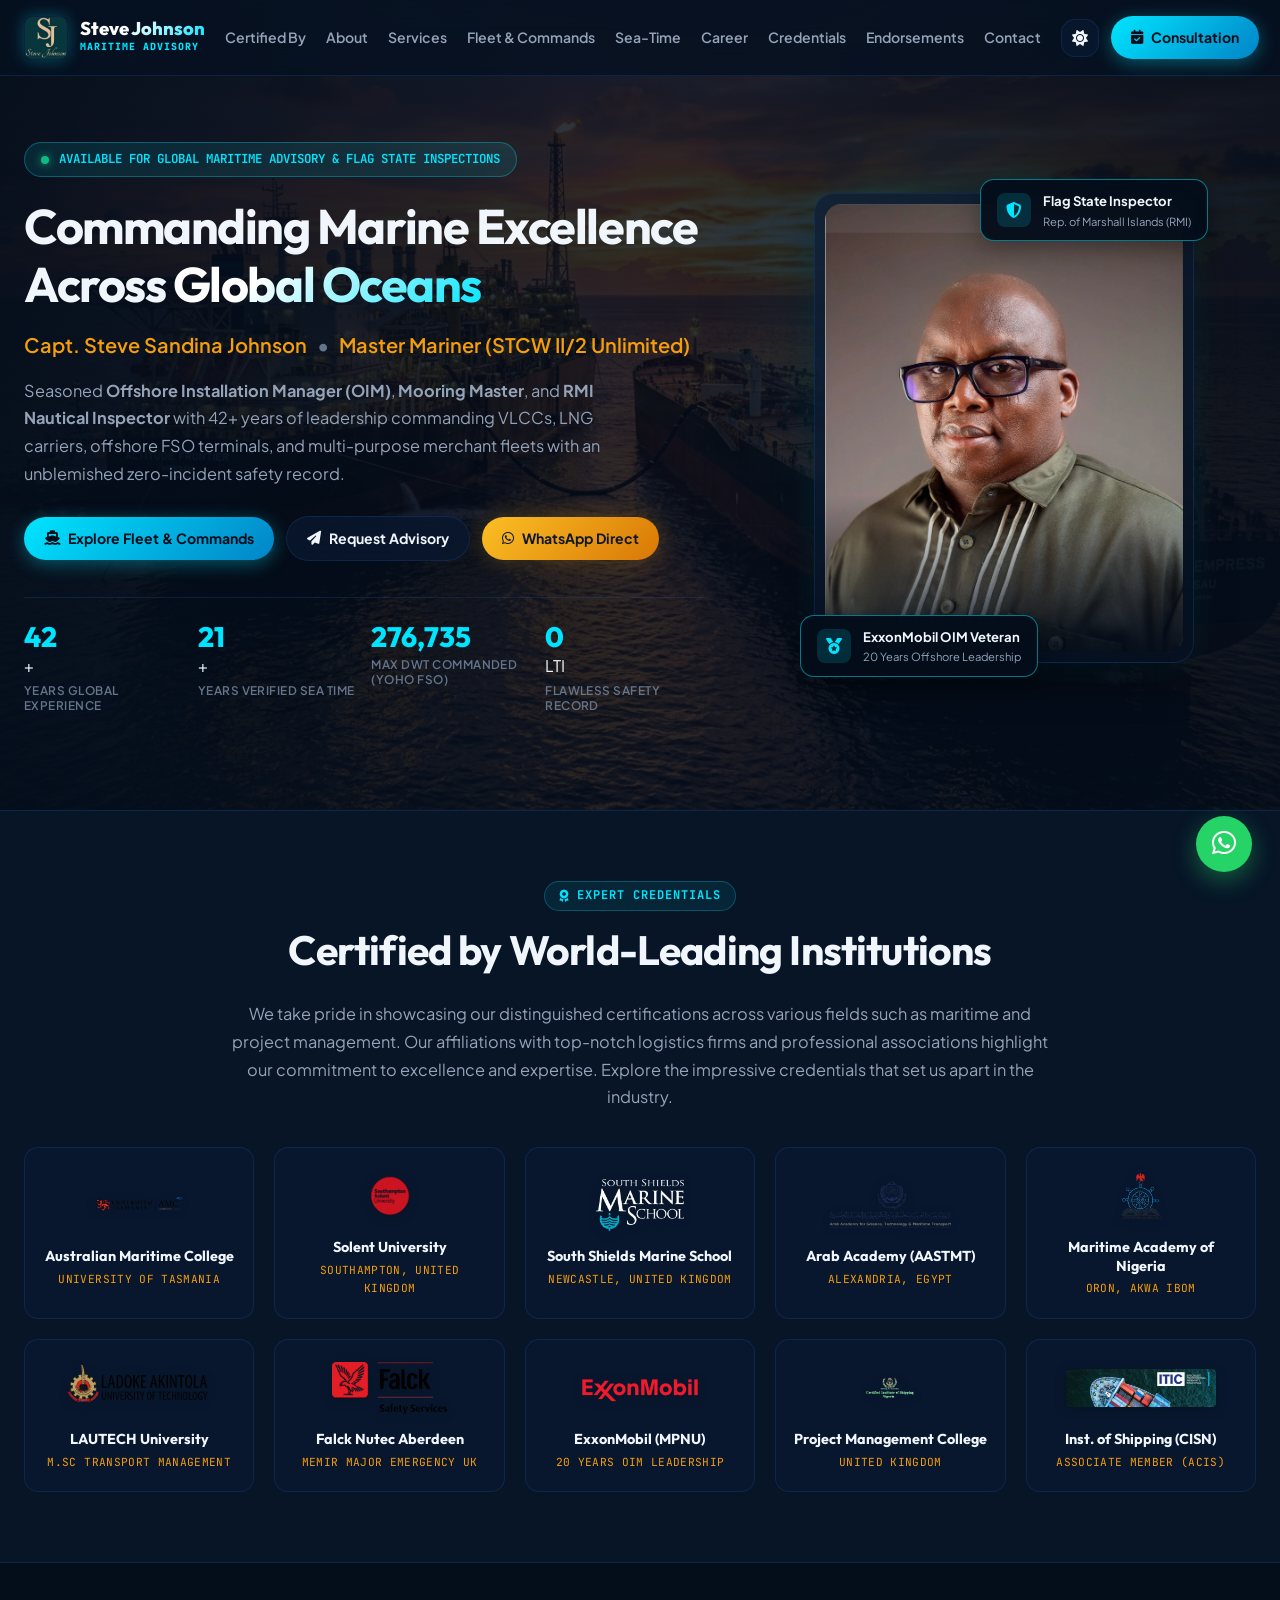
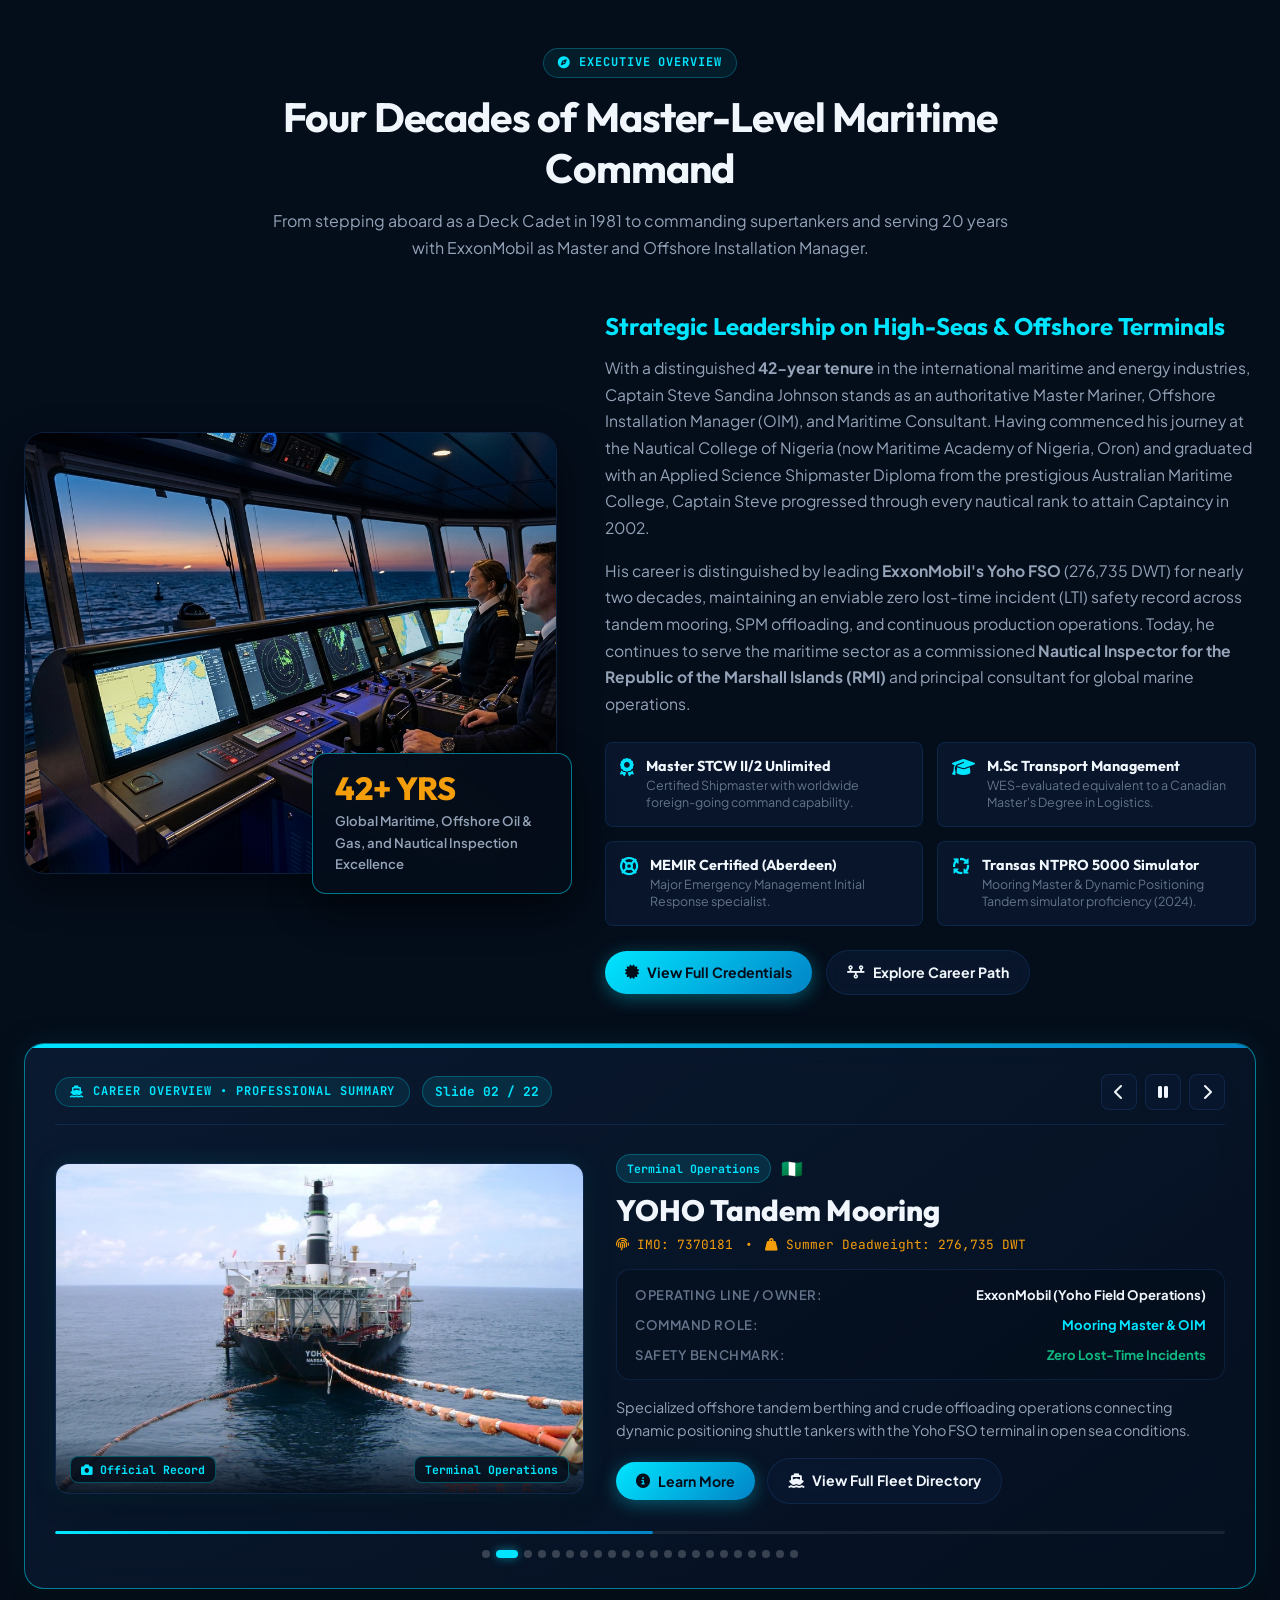
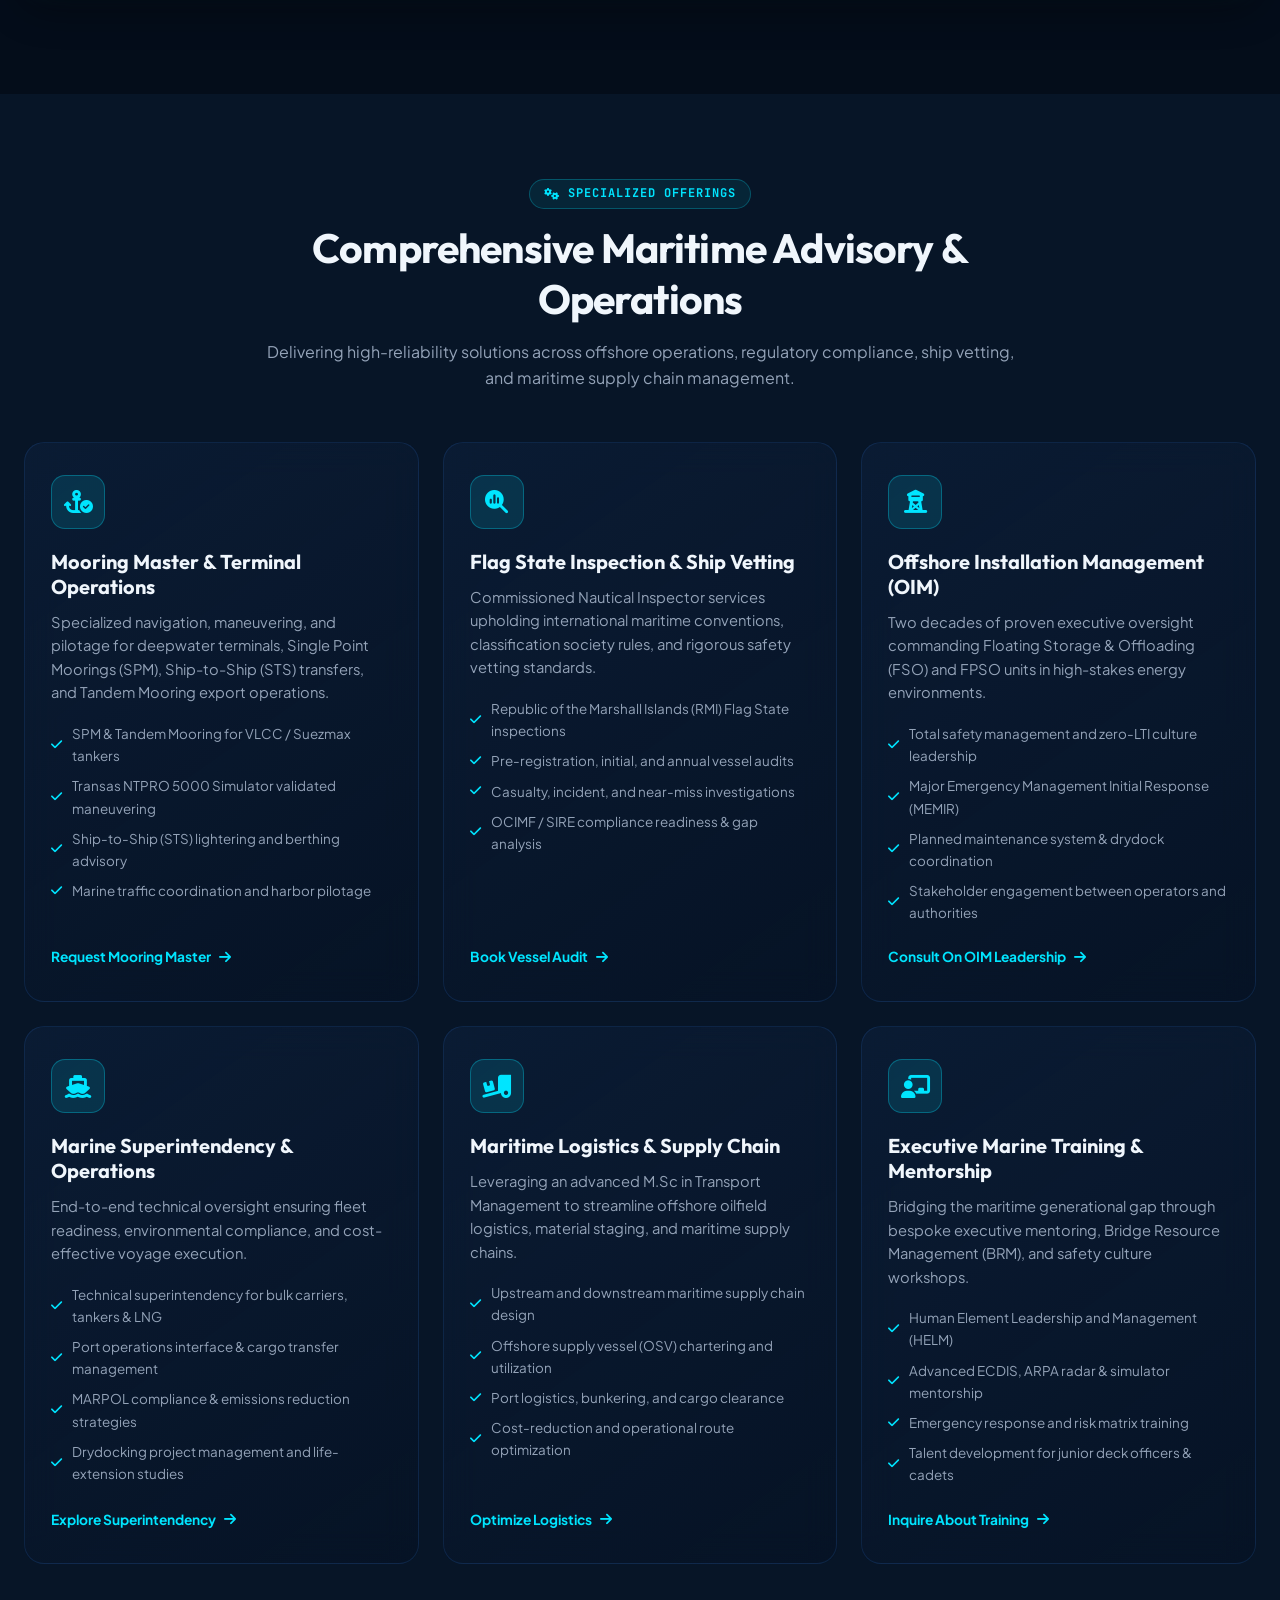
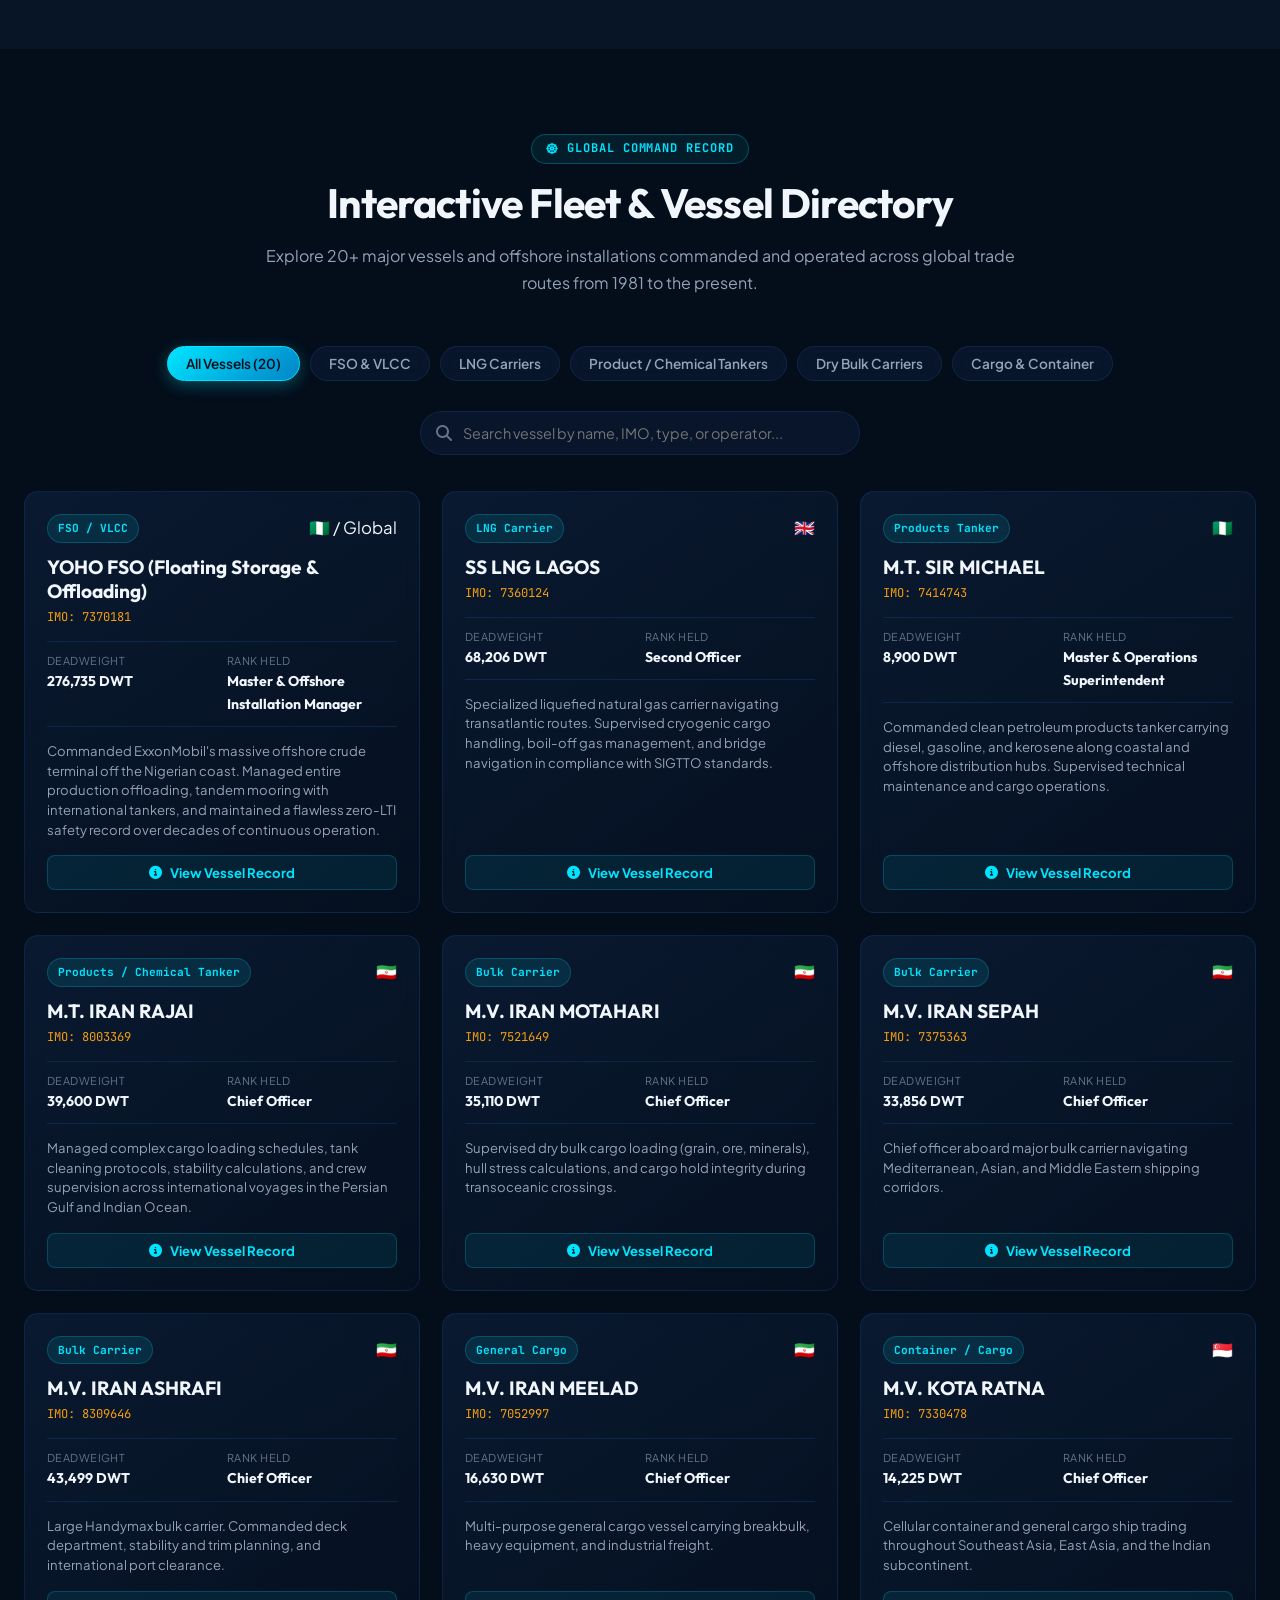
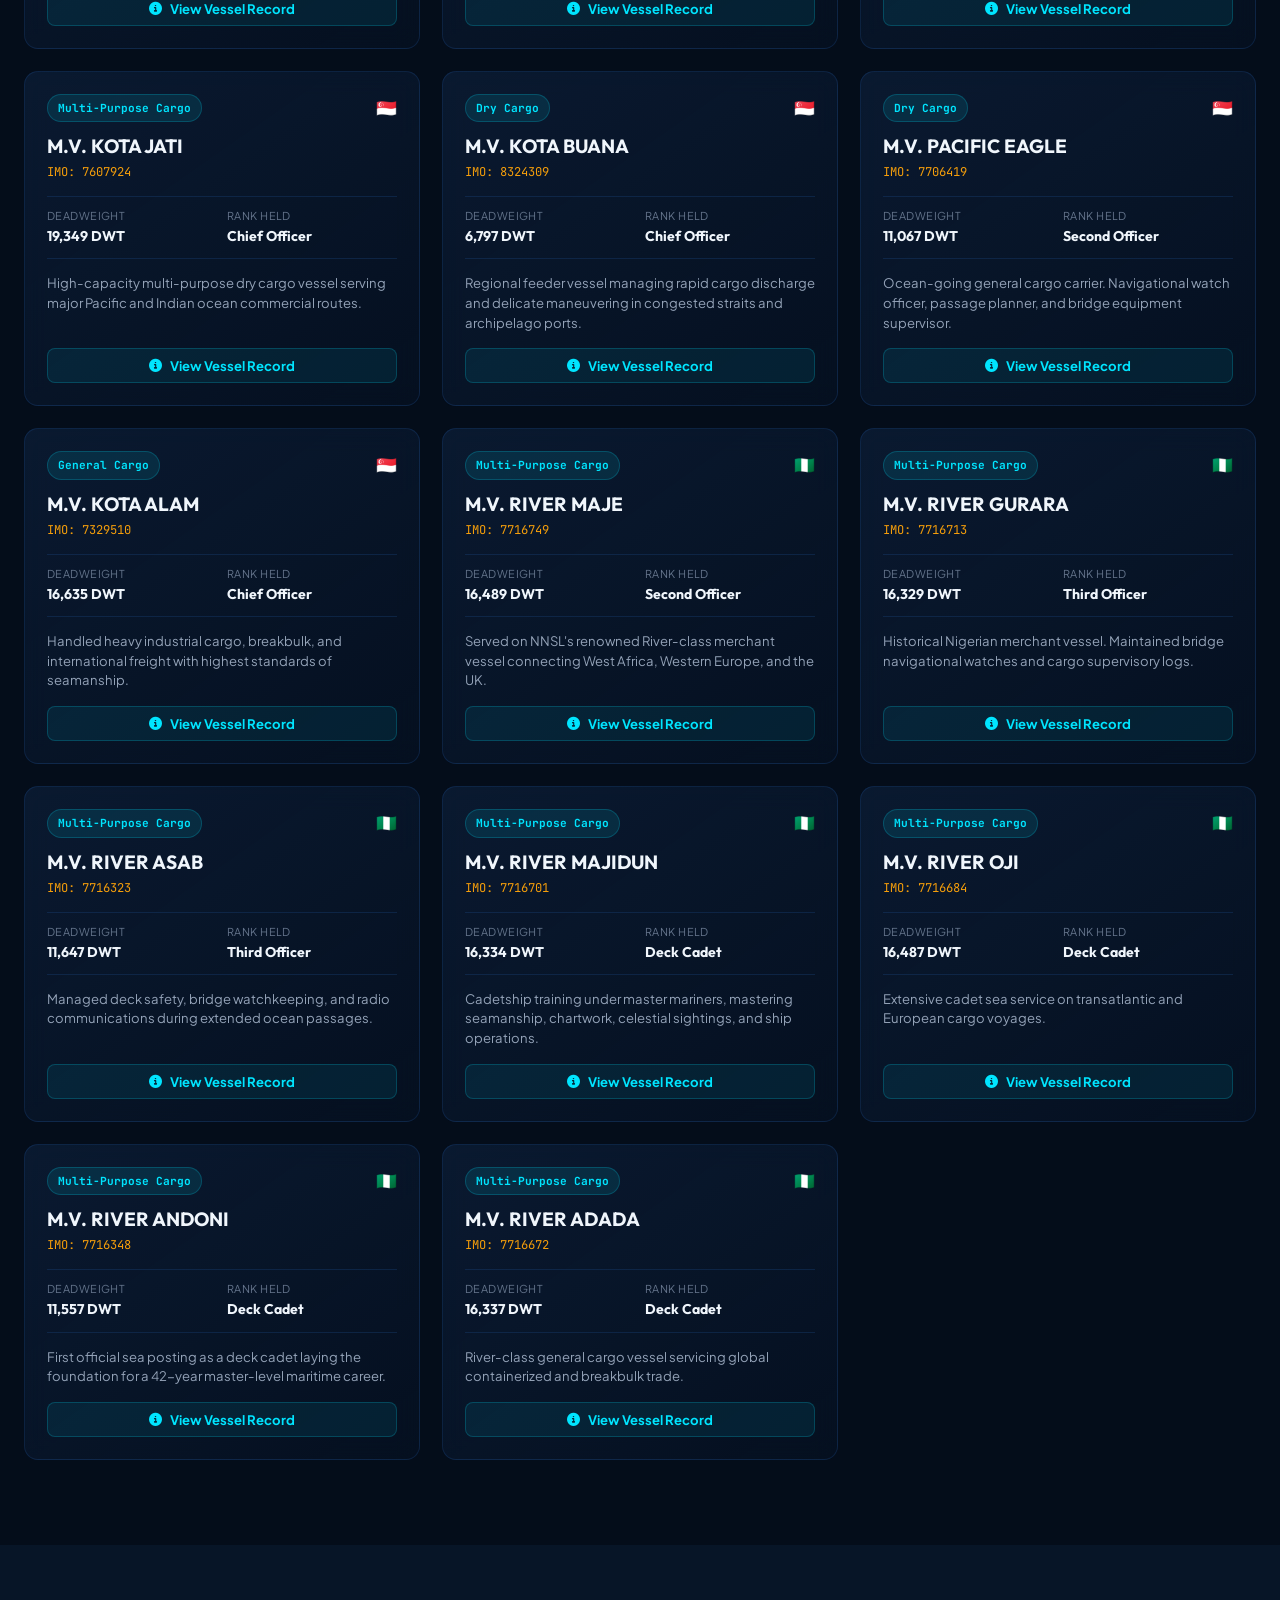
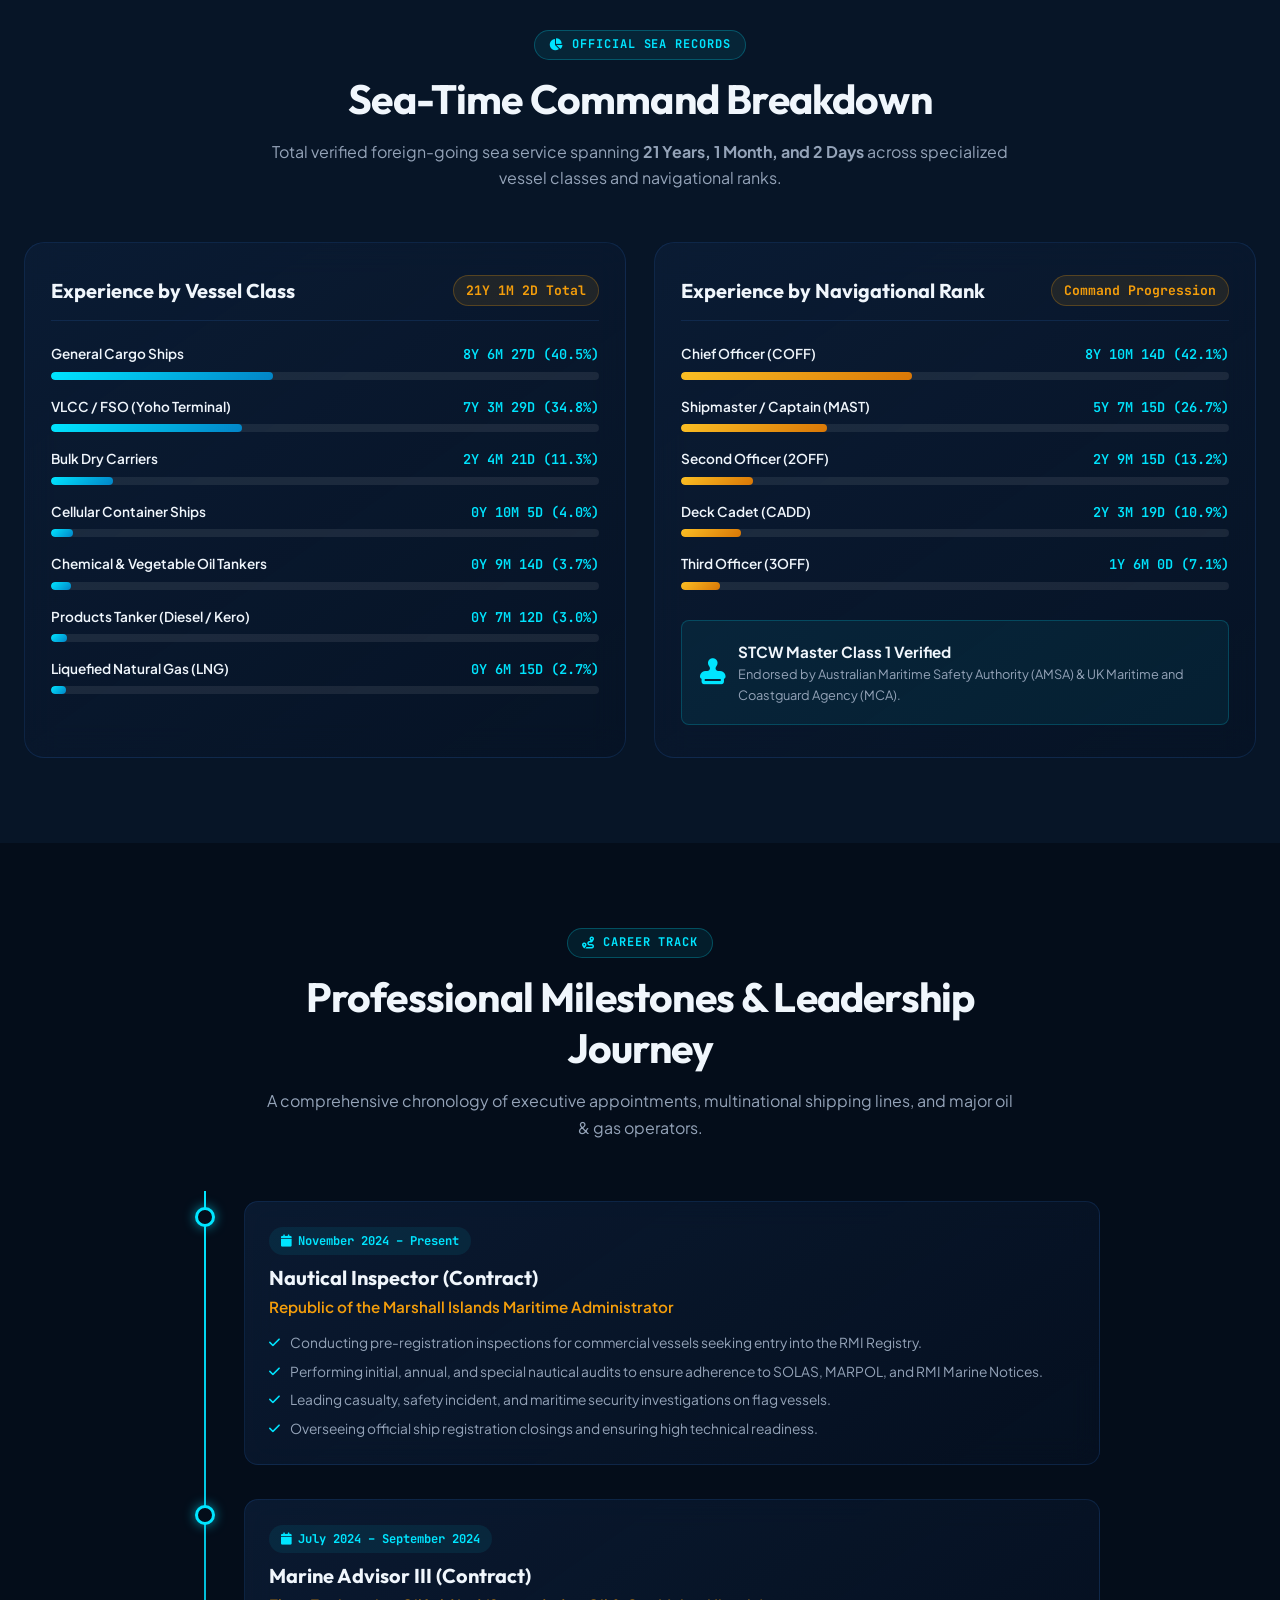
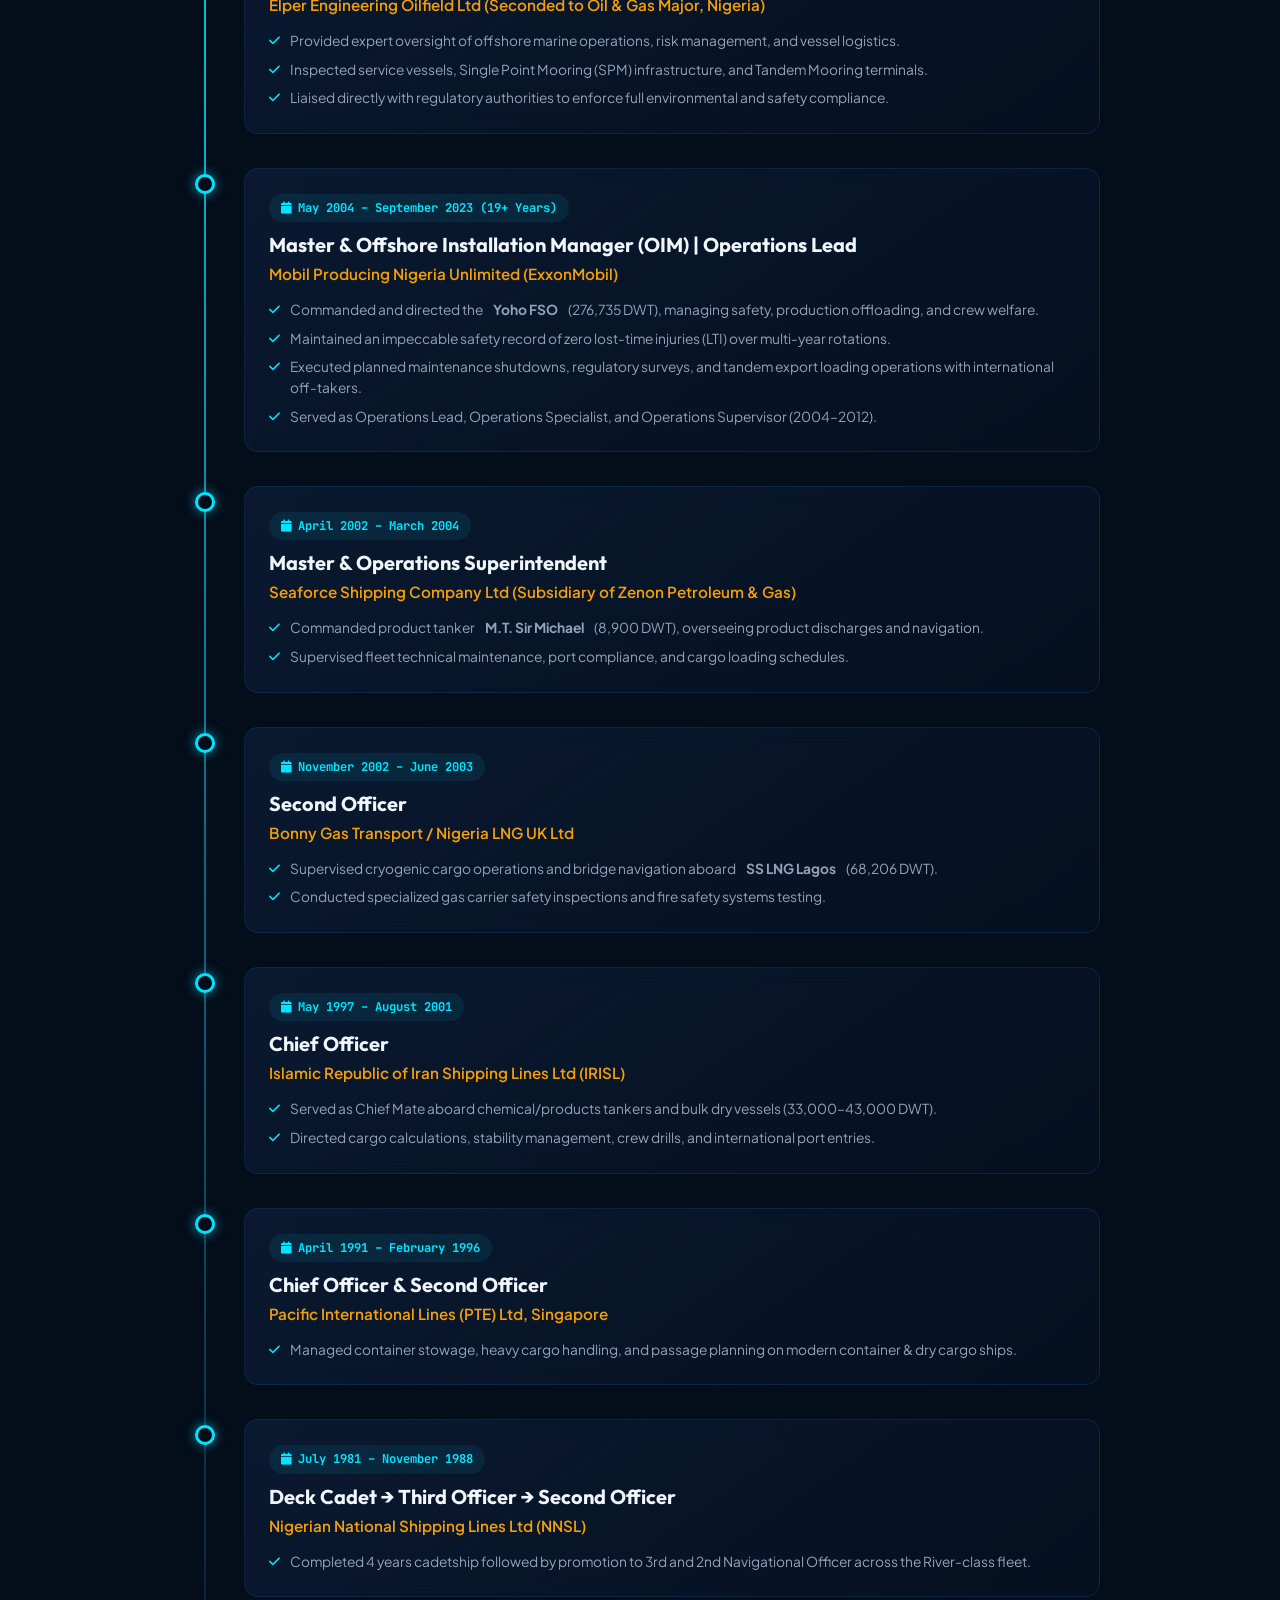
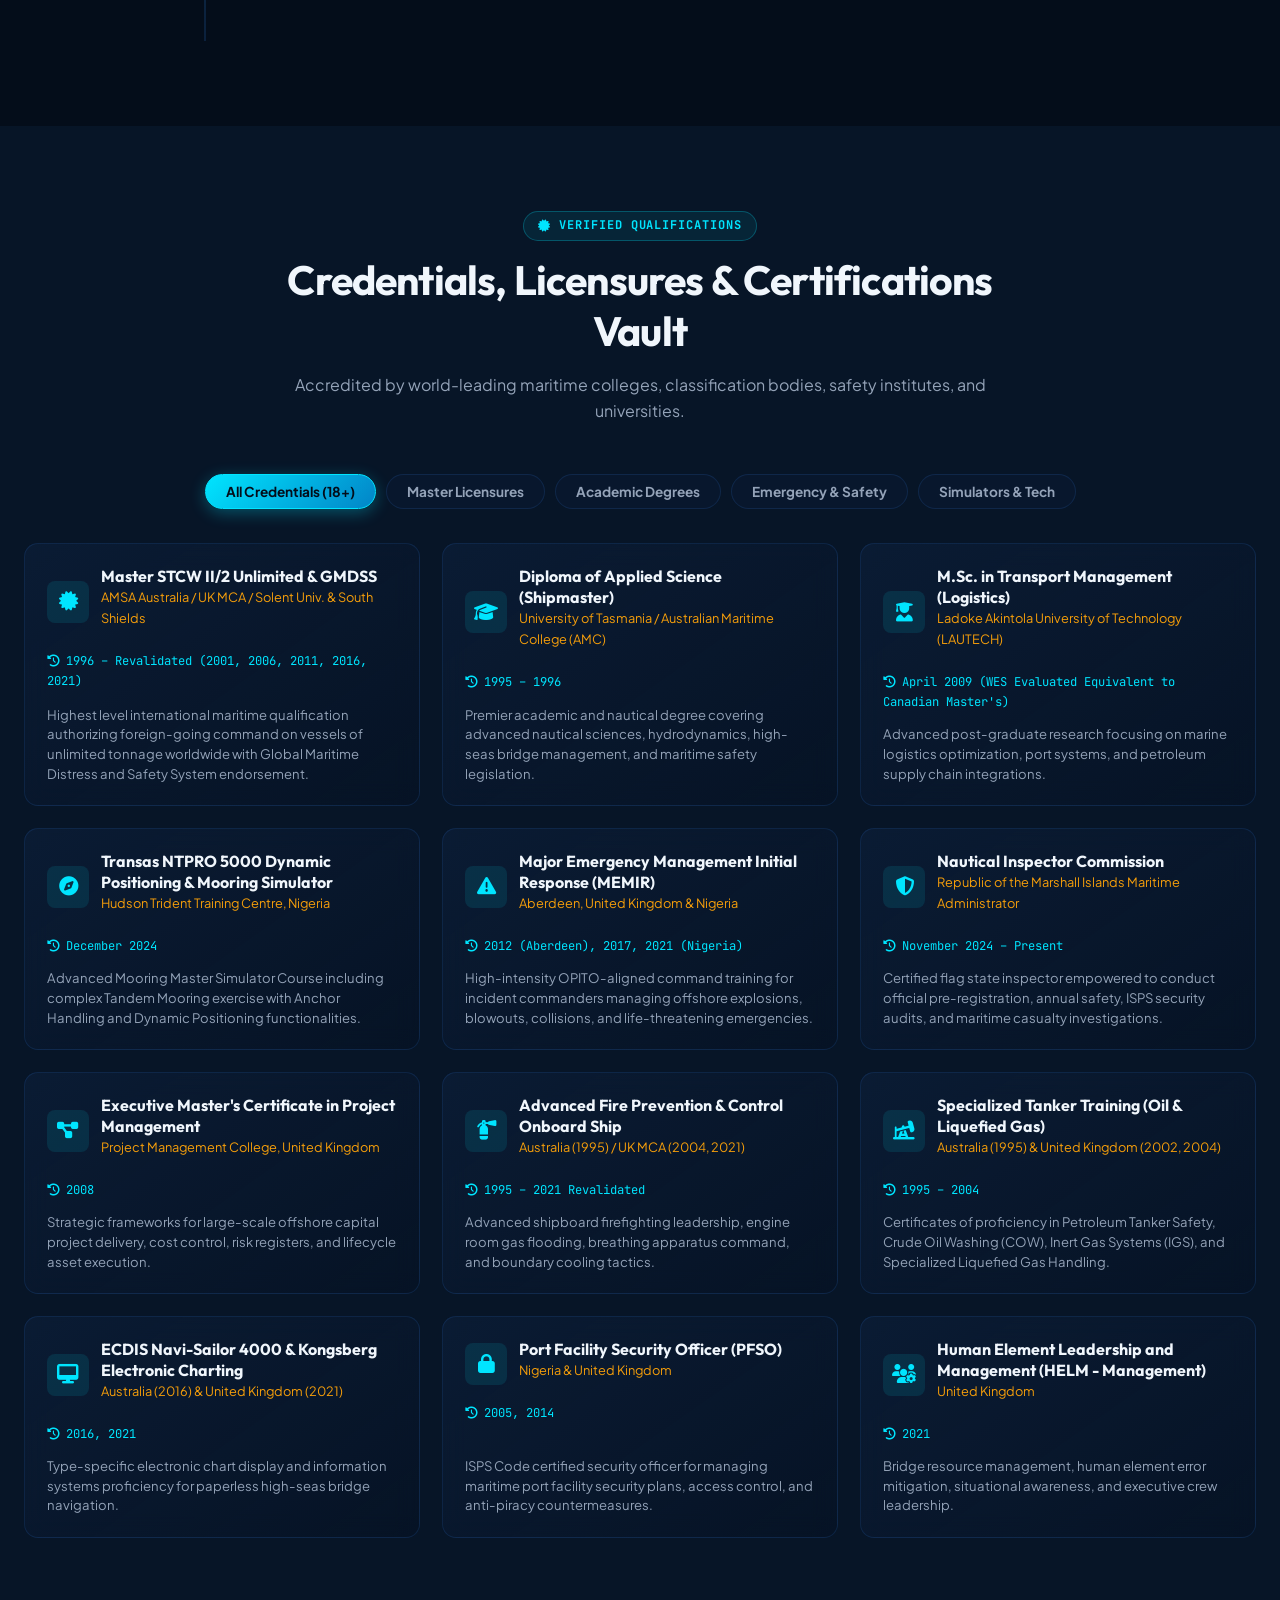
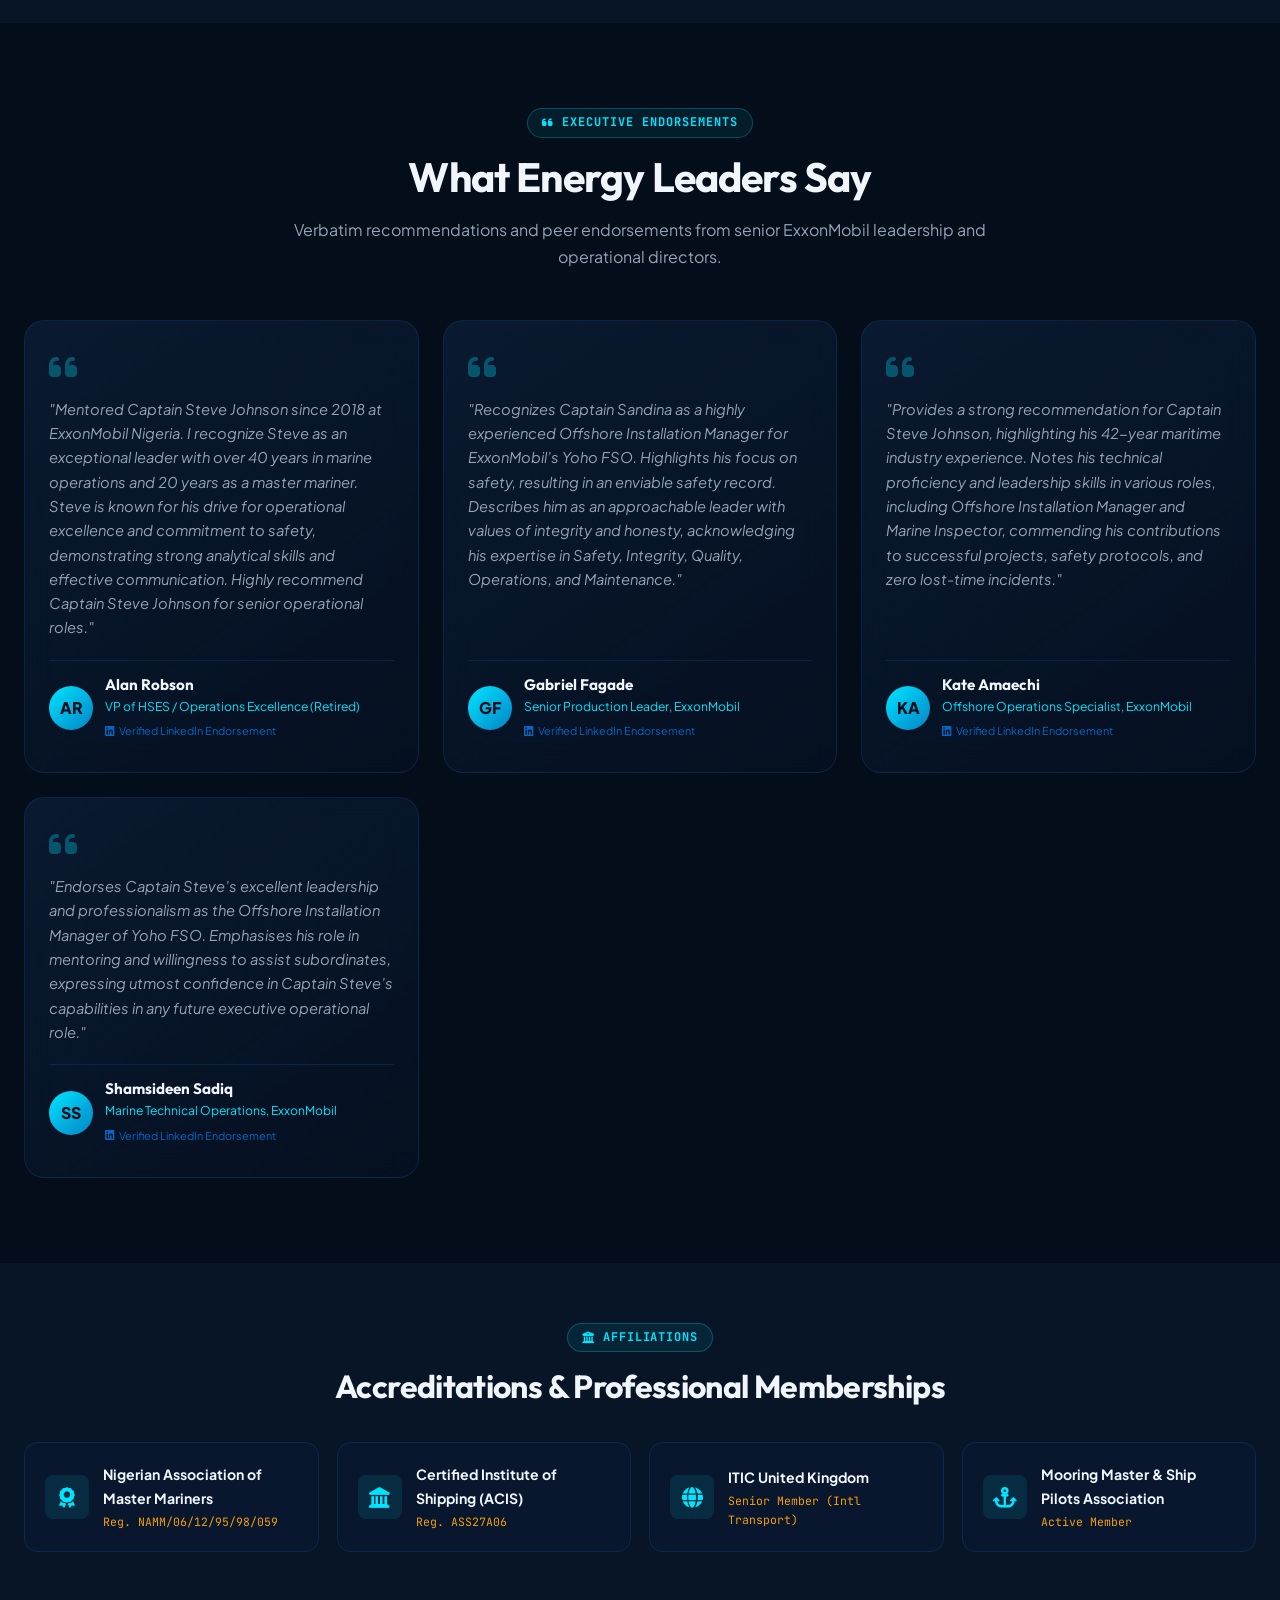
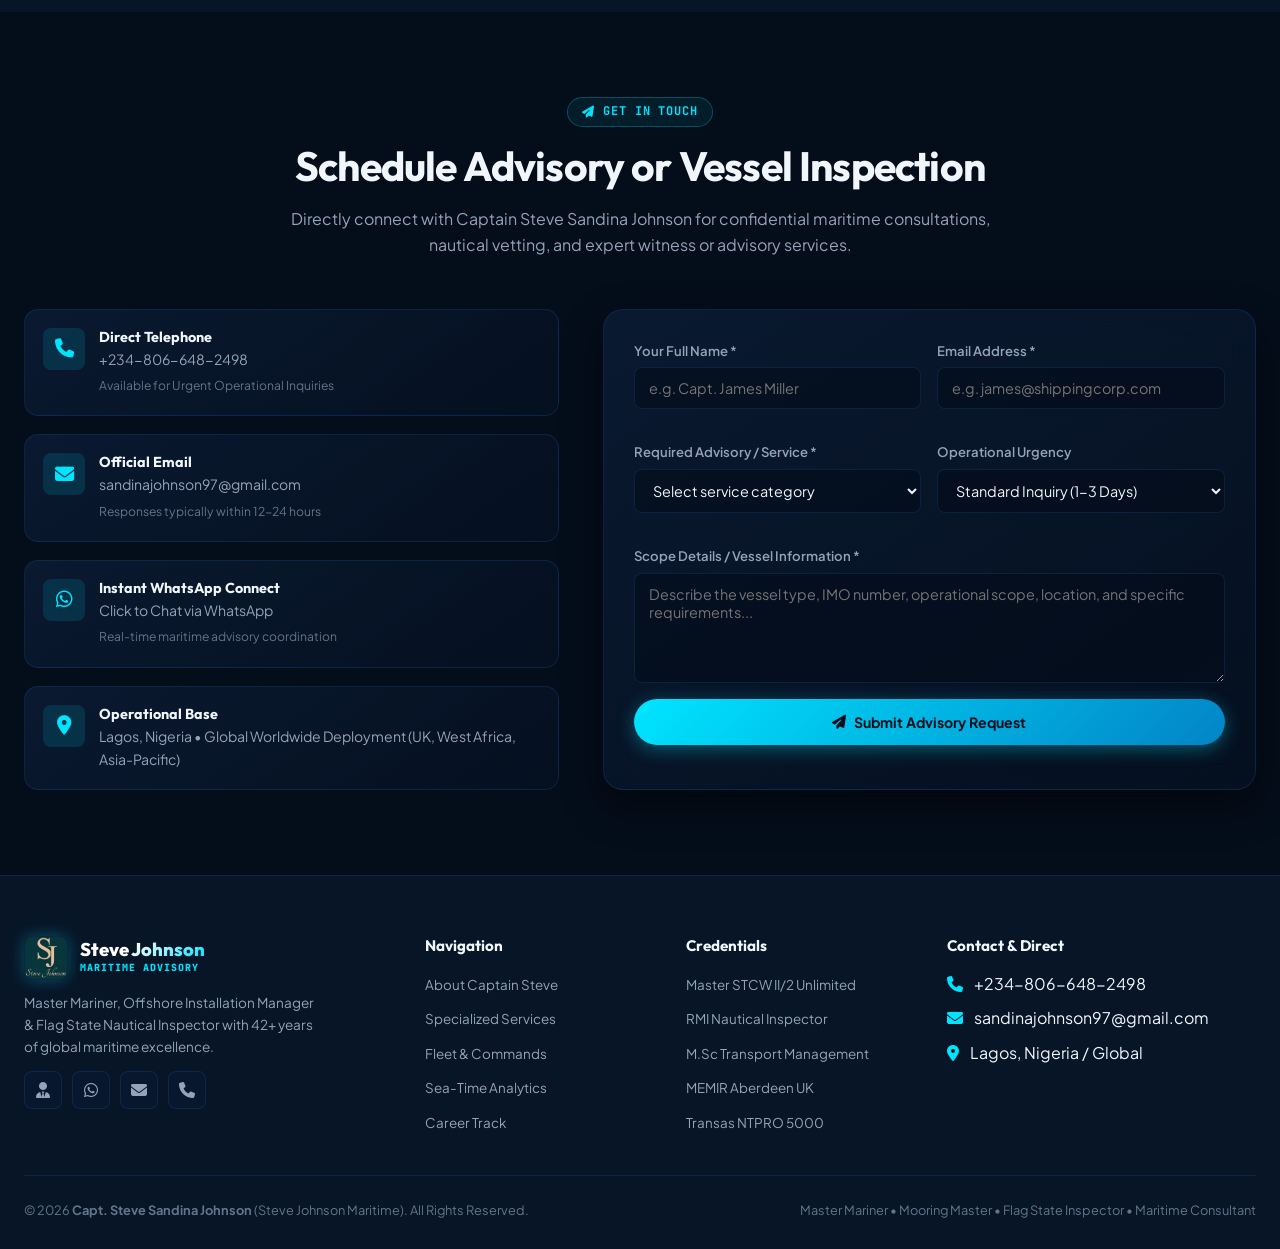
==== commit 71cf9491: "added logo" ====
--- a/index.html
+++ b/index.html
@@ -24,6 +24,9 @@
   <link href="https://fonts.googleapis.com/css2?family=JetBrains+Mono:wght@400;500;700&family=Outfit:wght@400;500;600;700;800;900&family=Plus+Jakarta+Sans:wght@300;400;500;600;700;800&display=swap" rel="stylesheet">
   <link rel="stylesheet" href="https://cdnjs.cloudflare.com/ajax/libs/font-awesome/6.5.1/css/all.min.css">
 
+  <!-- Favicon -->
+  <link rel="icon" type="image/jpeg" href="assets/images/logo.jpg">
+
   <!-- Stylesheet -->
   <link rel="stylesheet" href="styles.css">
 
@@ -33,10 +36,11 @@
     "@context": "https://schema.org",
     "@type": "Person",
     "name": "Capt. Steve Sandina Johnson",
-    "jobTitle": "Master Mariner, Mooring Master & Nautical Inspector",
-    "description": "Seasoned Master Mariner with 42+ years in maritime and offshore oil and gas operations, former Offshore Installation Manager for ExxonMobil Yoho FSO, and Nautical Inspector for the Republic of the Marshall Islands.",
-    "telephone": "+2348066482498",
-    "email": "sandinajohnson97@gmail.com",
+    "jobTitle": "Master Mariner, Mooring Master & Maritime Consultant",
+    "worksFor": {
+      "@type": "Organization",
+      "name": "Steve Johnson Maritime Advisory"
+    },
     "url": "https://stevejohnsonmaritime.com/",
     "sameAs": [
       "https://ng.bold.pro/my/captainstevesandinajohnson"
@@ -50,9 +54,7 @@
   <header class="navbar" id="navbar">
     <div class="container nav-container">
       <a href="#home" class="brand-logo">
-        <div class="brand-icon-wrap">
-          <i class="fa-solid fa-anchor"></i>
-        </div>
+        <img src="assets/images/logo.jpg" alt="Steve Johnson Maritime Logo" class="brand-img">
         <div class="brand-text">
           <span class="brand-title">Steve Johnson</span>
           <span class="brand-sub">Maritime Advisory</span>
@@ -1105,7 +1107,7 @@
       <div class="footer-grid">
         <div class="footer-brand">
           <div class="brand-logo">
-            <div class="brand-icon-wrap"><i class="fa-solid fa-anchor"></i></div>
+            <img src="assets/images/logo.jpg" alt="Steve Johnson Maritime Logo" class="brand-img">
             <div class="brand-text">
               <span class="brand-title">Steve Johnson</span>
               <span class="brand-sub">Maritime Advisory</span>
--- a/styles.css
+++ b/styles.css
@@ -3,17 +3,17 @@
    ========================================================================== */
 
 :root {
-  /* Oceanic Color Palette */
+  /* Oceanic Luxury Color Palette */
   --bg-primary: #040d1a;
-  --bg-secondary: #08162b;
-  --bg-card: rgba(10, 25, 48, 0.7);
-  --bg-card-hover: rgba(16, 38, 72, 0.85);
-  --bg-glass: rgba(8, 22, 43, 0.65);
-  --bg-glass-strong: rgba(6, 17, 33, 0.9);
+  --bg-secondary: #071527;
+  --bg-card: rgba(10, 25, 48, 0.75);
+  --bg-card-hover: rgba(16, 38, 72, 0.9);
+  --bg-glass: rgba(6, 17, 33, 0.8);
+  --bg-glass-strong: rgba(4, 13, 26, 0.95);
   
-  --border-color: rgba(30, 77, 140, 0.25);
-  --border-hover: rgba(0, 229, 255, 0.4);
-  --border-glow: rgba(0, 229, 255, 0.15);
+  --border-color: rgba(30, 77, 140, 0.3);
+  --border-hover: rgba(0, 229, 255, 0.5);
+  --border-glow: rgba(0, 229, 255, 0.18);
 
   --text-primary: #f0f6fc;
   --text-secondary: #94a3b8;
@@ -34,7 +34,7 @@
   --grad-ocean: linear-gradient(135deg, #040d1a 0%, #08162b 50%, #0a2540 100%);
   --grad-cyan: linear-gradient(135deg, #00e5ff 0%, #0284c7 100%);
   --grad-gold: linear-gradient(135deg, #fbbf24 0%, #d97706 100%);
-  --grad-card: linear-gradient(145deg, rgba(14, 34, 61, 0.7) 0%, rgba(7, 20, 38, 0.5) 100%);
+  --grad-card: linear-gradient(145deg, rgba(12, 30, 56, 0.75) 0%, rgba(6, 18, 36, 0.6) 100%);
   --grad-glow: radial-gradient(circle at 50% 50%, rgba(0, 229, 255, 0.12) 0%, transparent 70%);
 
   /* Typography */
@@ -42,8 +42,8 @@
   --font-body: 'Plus Jakarta Sans', -apple-system, BlinkMacSystemFont, 'Segoe UI', Roboto, sans-serif;
   --font-mono: 'JetBrains Mono', 'Fira Code', monospace;
 
-  /* Spacing & Transitions */
-  --header-height: 80px;
+  /* Dimensions & Transitions */
+  --header-height: 76px;
   --radius-sm: 8px;
   --radius-md: 14px;
   --radius-lg: 20px;
@@ -60,16 +60,16 @@
   --transition-slow: 0.6s cubic-bezier(0.16, 1, 0.3, 1);
 }
 
-/* Light / Admiralty Day Mode */
+/* Daylight Admiralty Theme */
 [data-theme="light"] {
-  --bg-primary: #f4f7fb;
-  --bg-secondary: #e2e8f0;
-  --bg-card: rgba(255, 255, 255, 0.9);
+  --bg-primary: #f8fafc;
+  --bg-secondary: #edf2f7;
+  --bg-card: rgba(255, 255, 255, 0.95);
   --bg-card-hover: #ffffff;
-  --bg-glass: rgba(255, 255, 255, 0.85);
-  --bg-glass-strong: rgba(255, 255, 255, 0.96);
+  --bg-glass: rgba(255, 255, 255, 0.88);
+  --bg-glass-strong: rgba(255, 255, 255, 0.98);
   
-  --border-color: rgba(203, 213, 225, 0.8);
+  --border-color: rgba(203, 213, 225, 0.85);
   --border-hover: rgba(2, 132, 199, 0.5);
   --border-glow: rgba(2, 132, 199, 0.2);
 
@@ -83,7 +83,7 @@
   --accent-cyan-dark: #0369a1;
   --accent-gold: #b45309;
 
-  --grad-ocean: linear-gradient(135deg, #f8fafc 0%, #e2e8f0 50%, #cbd5e1 100%);
+  --grad-ocean: linear-gradient(135deg, #f8fafc 0%, #edf2f7 50%, #e2e8f0 100%);
   --grad-card: linear-gradient(145deg, #ffffff 0%, #f8fafc 100%);
   --grad-glow: radial-gradient(circle at 50% 50%, rgba(2, 132, 199, 0.08) 0%, transparent 70%);
 
@@ -119,7 +119,7 @@
   transition: background-color var(--transition-normal), color var(--transition-normal);
 }
 
-/* Background Ambient Visual Grid & Glows */
+/* Subtle Animated Background Grid */
 body::before {
   content: '';
   position: fixed;
@@ -162,7 +162,7 @@
 
 .container {
   width: 100%;
-  max-width: 1320px;
+  max-width: 1280px;
   margin: 0 auto;
   padding: 0 24px;
   position: relative;
@@ -189,9 +189,9 @@
 
 .navbar.scrolled {
   background: var(--bg-glass-strong);
-  height: 70px;
+  height: 68px;
   box-shadow: var(--shadow-md);
-  border-bottom-color: rgba(var(--accent-cyan-rgb), 0.2);
+  border-bottom-color: rgba(var(--accent-cyan-rgb), 0.25);
 }
 
 .nav-container {
@@ -199,6 +199,7 @@
   align-items: center;
   justify-content: space-between;
   height: 100%;
+  gap: 20px;
 }
 
 .brand-logo {
@@ -206,14 +207,30 @@
   align-items: center;
   gap: 12px;
   font-weight: 800;
-  font-size: 1.25rem;
-  letter-spacing: -0.02em;
-  color: var(--text-primary);
+  text-decoration: none;
+  flex-shrink: 0;
+}
+
+.brand-img {
+  height: 44px;
+  width: auto;
+  aspect-ratio: 1 / 1;
+  border-radius: var(--radius-sm);
+  object-fit: cover;
+  box-shadow: 0 0 16px rgba(0, 229, 255, 0.3);
+  border: 1px solid var(--border-color);
+  transition: transform var(--transition-fast), border-color var(--transition-fast);
+  flex-shrink: 0;
+}
+
+.brand-logo:hover .brand-img {
+  transform: scale(1.05);
+  border-color: var(--accent-cyan);
 }
 
 .brand-icon-wrap {
-  width: 44px;
-  height: 44px;
+  width: 42px;
+  height: 42px;
   border-radius: var(--radius-md);
   background: var(--grad-cyan);
   display: flex;
@@ -222,6 +239,7 @@
   color: #040d1a;
   box-shadow: 0 0 16px rgba(0, 229, 255, 0.4);
   transition: transform var(--transition-fast);
+  flex-shrink: 0;
 }
 
 .brand-logo:hover .brand-icon-wrap {
@@ -241,6 +259,7 @@
   background: linear-gradient(135deg, #ffffff 40%, var(--accent-cyan) 100%);
   -webkit-background-clip: text;
   -webkit-text-fill-color: transparent;
+  white-space: nowrap;
 }
 
 [data-theme="light"] .brand-title {
@@ -251,26 +270,28 @@
 
 .brand-sub {
   font-family: var(--font-mono);
-  font-size: 0.65rem;
+  font-size: 0.62rem;
   text-transform: uppercase;
   letter-spacing: 0.1em;
   color: var(--accent-cyan);
+  white-space: nowrap;
 }
 
 .nav-menu {
   display: flex;
   align-items: center;
-  gap: 28px;
+  gap: 20px;
   list-style: none;
 }
 
 .nav-link {
-  font-size: 0.92rem;
+  font-size: 0.88rem;
   font-weight: 600;
   color: var(--text-secondary);
   position: relative;
   padding: 6px 0;
   transition: color var(--transition-fast);
+  white-space: nowrap;
 }
 
 .nav-link::after {
@@ -298,12 +319,13 @@
 .nav-actions {
   display: flex;
   align-items: center;
-  gap: 16px;
+  gap: 12px;
+  flex-shrink: 0;
 }
 
 .theme-toggle-btn {
-  width: 40px;
-  height: 40px;
+  width: 38px;
+  height: 38px;
   border-radius: var(--radius-md);
   border: 1px solid var(--border-color);
   background: var(--bg-card);
@@ -326,8 +348,8 @@
   display: inline-flex;
   align-items: center;
   gap: 8px;
-  padding: 11px 22px;
-  font-size: 0.92rem;
+  padding: 10px 20px;
+  font-size: 0.88rem;
   font-weight: 700;
   border-radius: var(--radius-full);
   background: var(--grad-cyan);
@@ -348,8 +370,8 @@
   display: inline-flex;
   align-items: center;
   gap: 8px;
-  padding: 11px 22px;
-  font-size: 0.92rem;
+  padding: 10px 20px;
+  font-size: 0.88rem;
   font-weight: 700;
   border-radius: var(--radius-full);
   background: var(--bg-card);
@@ -358,6 +380,7 @@
   cursor: pointer;
   backdrop-filter: blur(10px);
   transition: all var(--transition-fast);
+  white-space: nowrap;
 }
 
 .btn-secondary:hover {
@@ -372,8 +395,8 @@
   display: inline-flex;
   align-items: center;
   gap: 8px;
-  padding: 11px 22px;
-  font-size: 0.92rem;
+  padding: 10px 20px;
+  font-size: 0.88rem;
   font-weight: 700;
   border-radius: var(--radius-full);
   background: var(--grad-gold);
@@ -382,6 +405,7 @@
   cursor: pointer;
   box-shadow: var(--shadow-gold-glow);
   transition: all var(--transition-fast);
+  white-space: nowrap;
 }
 
 .btn-gold:hover {
@@ -394,7 +418,7 @@
   background: none;
   border: none;
   color: var(--text-primary);
-  font-size: 1.5rem;
+  font-size: 1.4rem;
   cursor: pointer;
 }
 
@@ -404,9 +428,9 @@
 
 .hero-section {
   position: relative;
-  min-height: 100vh;
-  padding-top: calc(var(--header-height) + 40px);
-  padding-bottom: 80px;
+  min-height: 90vh;
+  padding-top: calc(var(--header-height) + 30px);
+  padding-bottom: 60px;
   display: flex;
   align-items: center;
   overflow: hidden;
@@ -419,25 +443,25 @@
   width: 100%;
   height: 100%;
   background: 
-    linear-gradient(to right, rgba(4, 13, 26, 0.95) 0%, rgba(4, 13, 26, 0.8) 50%, rgba(4, 13, 26, 0.92) 100%),
+    linear-gradient(to right, rgba(4, 13, 26, 0.96) 0%, rgba(4, 13, 26, 0.82) 50%, rgba(4, 13, 26, 0.94) 100%),
     url('assets/images/hero_vlcc.jpg') center/cover no-repeat;
   z-index: 0;
 }
 
 [data-theme="light"] .hero-bg-overlay {
   background: 
-    linear-gradient(to right, rgba(244, 247, 251, 0.95) 0%, rgba(244, 247, 251, 0.8) 50%, rgba(244, 247, 251, 0.92) 100%),
+    linear-gradient(to right, rgba(248, 250, 252, 0.96) 0%, rgba(248, 250, 252, 0.82) 50%, rgba(248, 250, 252, 0.94) 100%),
     url('assets/images/hero_vlcc.jpg') center/cover no-repeat;
 }
 
 .hero-glow-blob {
   position: absolute;
-  width: 500px;
-  height: 500px;
+  width: 450px;
+  height: 450px;
   border-radius: 50%;
   background: radial-gradient(circle, rgba(0, 229, 255, 0.15) 0%, transparent 70%);
-  top: 20%;
-  right: 10%;
+  top: 15%;
+  right: 8%;
   pointer-events: none;
   filter: blur(40px);
   animation: pulse-slow 8s ease-in-out infinite alternate;
@@ -445,13 +469,13 @@
 
 @keyframes pulse-slow {
   0% { transform: scale(1) translate(0, 0); opacity: 0.5; }
-  100% { transform: scale(1.2) translate(-20px, 30px); opacity: 0.9; }
+  100% { transform: scale(1.15) translate(-15px, 20px); opacity: 0.85; }
 }
 
 .hero-grid {
   display: grid;
   grid-template-columns: 1.15fr 0.85fr;
-  gap: 60px;
+  gap: 48px;
   align-items: center;
 }
 
@@ -464,10 +488,10 @@
   background: rgba(0, 229, 255, 0.1);
   border: 1px solid rgba(0, 229, 255, 0.3);
   font-family: var(--font-mono);
-  font-size: 0.8rem;
+  font-size: 0.78rem;
   font-weight: 600;
   color: var(--accent-cyan);
-  margin-bottom: 24px;
+  margin-bottom: 20px;
 }
 
 .status-indicator {
@@ -485,9 +509,10 @@
 }
 
 .hero-title {
-  font-size: clamp(2.4rem, 4.5vw, 3.8rem);
+  font-size: clamp(2.2rem, 3.8vw, 3.4rem);
   letter-spacing: -0.03em;
-  margin-bottom: 16px;
+  margin-bottom: 14px;
+  line-height: 1.2;
 }
 
 .hero-title .name-highlight {
@@ -503,41 +528,41 @@
 }
 
 .hero-role {
-  font-size: clamp(1.1rem, 2vw, 1.35rem);
+  font-size: clamp(1rem, 1.8vw, 1.25rem);
   font-weight: 600;
   color: var(--accent-gold);
-  margin-bottom: 20px;
+  margin-bottom: 16px;
+  display: flex;
+  align-items: center;
+  gap: 10px;
+  flex-wrap: wrap;
+}
+
+.hero-role-divider {
+  color: var(--text-muted);
+}
+
+.hero-description {
+  font-size: 1.02rem;
+  color: var(--text-secondary);
+  margin-bottom: 28px;
+  max-width: 600px;
+  line-height: 1.7;
+}
+
+.hero-actions {
   display: flex;
   align-items: center;
   gap: 12px;
   flex-wrap: wrap;
-}
-
-.hero-role-divider {
-  color: var(--text-muted);
-}
-
-.hero-description {
-  font-size: 1.08rem;
-  color: var(--text-secondary);
-  margin-bottom: 32px;
-  max-width: 600px;
-  line-height: 1.7;
-}
-
-.hero-actions {
-  display: flex;
-  align-items: center;
-  gap: 16px;
-  flex-wrap: wrap;
-  margin-bottom: 40px;
+  margin-bottom: 36px;
 }
 
 .hero-metrics-strip {
   display: grid;
   grid-template-columns: repeat(4, 1fr);
-  gap: 16px;
-  padding-top: 28px;
+  gap: 14px;
+  padding-top: 24px;
   border-top: 1px solid var(--border-color);
 }
 
@@ -548,22 +573,23 @@
 
 .metric-number {
   font-family: var(--font-heading);
-  font-size: 1.85rem;
+  font-size: 1.75rem;
   font-weight: 800;
   color: var(--accent-cyan);
   line-height: 1.1;
 }
 
 .metric-label {
-  font-size: 0.78rem;
+  font-size: 0.74rem;
   font-weight: 600;
   color: var(--text-muted);
   text-transform: uppercase;
-  letter-spacing: 0.05em;
+  letter-spacing: 0.04em;
   margin-top: 4px;
-}
-
-/* Hero Portrait & Interactive Radar Card */
+  line-height: 1.3;
+}
+
+/* Hero Portrait Card */
 .hero-visual {
   position: relative;
   display: flex;
@@ -573,9 +599,9 @@
 .hero-portrait-card {
   position: relative;
   width: 100%;
-  max-width: 420px;
+  max-width: 380px;
   border-radius: var(--radius-lg);
-  padding: 12px;
+  padding: 10px;
   background: var(--grad-card);
   border: 1px solid var(--border-color);
   box-shadow: var(--shadow-lg), 0 0 30px rgba(0, 229, 255, 0.12);
@@ -584,13 +610,13 @@
 }
 
 .hero-portrait-card:hover {
-  transform: translateY(-6px);
+  transform: translateY(-5px);
   border-color: var(--accent-cyan);
 }
 
 .portrait-inner {
   position: relative;
-  border-radius: calc(var(--radius-lg) - 6px);
+  border-radius: calc(var(--radius-lg) - 4px);
   overflow: hidden;
   aspect-ratio: 4 / 5;
 }
@@ -612,7 +638,7 @@
   bottom: 0;
   left: 0;
   width: 100%;
-  height: 40%;
+  height: 35%;
   background: linear-gradient(to top, rgba(4, 13, 26, 0.95), transparent);
 }
 
@@ -621,7 +647,7 @@
   display: flex;
   align-items: center;
   gap: 12px;
-  padding: 12px 18px;
+  padding: 10px 16px;
   border-radius: var(--radius-md);
   background: var(--bg-glass-strong);
   border: 1px solid var(--border-hover);
@@ -633,39 +659,40 @@
 
 .floating-badge.badge-top {
   top: -15px;
-  right: -20px;
+  right: -15px;
 }
 
 .floating-badge.badge-bottom {
-  bottom: -20px;
-  left: -20px;
+  bottom: -15px;
+  left: -15px;
   animation-delay: -3s;
 }
 
 @keyframes float-badge {
   0% { transform: translateY(0); }
-  100% { transform: translateY(-10px); }
+  100% { transform: translateY(-8px); }
 }
 
 .badge-icon {
-  width: 36px;
-  height: 36px;
+  width: 34px;
+  height: 34px;
   border-radius: var(--radius-sm);
   background: rgba(0, 229, 255, 0.15);
   color: var(--accent-cyan);
   display: flex;
   align-items: center;
   justify-content: center;
+  flex-shrink: 0;
 }
 
 .badge-title {
-  font-size: 0.85rem;
+  font-size: 0.82rem;
   font-weight: 700;
   color: var(--text-primary);
 }
 
 .badge-subtitle {
-  font-size: 0.72rem;
+  font-size: 0.7rem;
   color: var(--text-secondary);
 }
 
@@ -674,14 +701,14 @@
    ========================================================================== */
 
 section {
-  padding: 100px 0;
+  padding: 85px 0;
   position: relative;
 }
 
 .section-header {
   text-align: center;
   max-width: 760px;
-  margin: 0 auto 60px;
+  margin: 0 auto 50px;
 }
 
 .section-tag {
@@ -697,19 +724,108 @@
   font-weight: 700;
   color: var(--accent-cyan);
   text-transform: uppercase;
-  letter-spacing: 0.1em;
-  margin-bottom: 16px;
+  letter-spacing: 0.08em;
+  margin-bottom: 14px;
 }
 
 .section-title {
-  font-size: clamp(2rem, 3.5vw, 2.8rem);
+  font-size: clamp(1.85rem, 3.2vw, 2.6rem);
   letter-spacing: -0.02em;
-  margin-bottom: 16px;
+  margin-bottom: 14px;
 }
 
 .section-subtitle {
-  font-size: 1.05rem;
+  font-size: 1rem;
   color: var(--text-secondary);
+  line-height: 1.65;
+}
+
+/* ==========================================================================
+   CERTIFIED BY & ACCREDITED INSTITUTIONS
+   ========================================================================== */
+
+.certified-section {
+  position: relative;
+  padding: 70px 0;
+  background: var(--bg-secondary);
+  border-top: 1px solid var(--border-color);
+  border-bottom: 1px solid var(--border-color);
+}
+
+.certified-lead-text {
+  font-size: 1.02rem;
+  color: var(--text-secondary);
+  max-width: 840px;
+  margin: 0 auto 36px;
+  text-align: center;
+  line-height: 1.7;
+}
+
+.certified-logos-grid {
+  display: grid;
+  grid-template-columns: repeat(auto-fit, minmax(210px, 1fr));
+  gap: 20px;
+  align-items: stretch;
+}
+
+.certified-logo-card {
+  background: var(--bg-card);
+  border: 1px solid var(--border-color);
+  border-radius: var(--radius-md);
+  padding: 20px 16px;
+  display: flex;
+  flex-direction: column;
+  align-items: center;
+  justify-content: center;
+  text-align: center;
+  backdrop-filter: blur(12px);
+  transition: all var(--transition-normal);
+  min-height: 150px;
+}
+
+.certified-logo-card:hover {
+  transform: translateY(-5px);
+  border-color: var(--accent-cyan);
+  background: var(--bg-card-hover);
+  box-shadow: var(--shadow-md), 0 0 20px rgba(0, 229, 255, 0.15);
+}
+
+.certified-logo-img-wrap {
+  width: 100%;
+  height: 56px;
+  display: flex;
+  align-items: center;
+  justify-content: center;
+  margin-bottom: 14px;
+}
+
+.certified-logo-img {
+  max-height: 52px;
+  max-width: 150px;
+  object-fit: contain;
+  filter: drop-shadow(0 2px 6px rgba(0, 0, 0, 0.2));
+  transition: transform var(--transition-fast);
+}
+
+.certified-logo-card:hover .certified-logo-img {
+  transform: scale(1.06);
+}
+
+.certified-inst-name {
+  font-family: var(--font-heading);
+  font-size: 0.9rem;
+  font-weight: 700;
+  color: var(--text-primary);
+  line-height: 1.3;
+  margin-bottom: 4px;
+}
+
+.certified-inst-badge {
+  font-family: var(--font-mono);
+  font-size: 0.7rem;
+  color: var(--accent-gold);
+  text-transform: uppercase;
+  letter-spacing: 0.03em;
 }
 
 /* ==========================================================================
@@ -719,7 +835,7 @@
 .about-grid {
   display: grid;
   grid-template-columns: 0.9fr 1.1fr;
-  gap: 50px;
+  gap: 48px;
   align-items: center;
 }
 
@@ -736,56 +852,56 @@
 
 .about-main-img img {
   width: 100%;
-  height: 480px;
+  height: 440px;
   object-fit: cover;
 }
 
 .experience-tag-card {
   position: absolute;
-  bottom: -25px;
-  right: -20px;
-  padding: 20px 24px;
+  bottom: -20px;
+  right: -15px;
+  padding: 18px 22px;
   border-radius: var(--radius-md);
   background: var(--bg-glass-strong);
   border: 1px solid var(--border-hover);
   backdrop-filter: blur(20px);
   box-shadow: var(--shadow-lg);
-  max-width: 280px;
+  max-width: 260px;
 }
 
 .exp-highlight-num {
   font-family: var(--font-heading);
-  font-size: 2.2rem;
+  font-size: 2rem;
   font-weight: 800;
   color: var(--accent-gold);
   line-height: 1;
 }
 
 .exp-highlight-text {
-  font-size: 0.85rem;
+  font-size: 0.82rem;
   font-weight: 600;
   color: var(--text-secondary);
   margin-top: 6px;
 }
 
 .about-content h3 {
-  font-size: 1.6rem;
-  margin-bottom: 16px;
+  font-size: 1.5rem;
+  margin-bottom: 14px;
   color: var(--accent-cyan);
 }
 
 .about-content p {
   color: var(--text-secondary);
-  margin-bottom: 18px;
-  font-size: 1rem;
+  margin-bottom: 16px;
+  font-size: 0.98rem;
   line-height: 1.7;
 }
 
 .about-highlights-grid {
   display: grid;
   grid-template-columns: repeat(2, 1fr);
-  gap: 16px;
-  margin: 28px 0;
+  gap: 14px;
+  margin: 24px 0;
 }
 
 .highlight-item {
@@ -800,18 +916,18 @@
 
 .highlight-icon {
   color: var(--accent-cyan);
-  font-size: 1.2rem;
+  font-size: 1.15rem;
   flex-shrink: 0;
   margin-top: 2px;
 }
 
 .highlight-item h4 {
-  font-size: 0.92rem;
+  font-size: 0.9rem;
   margin-bottom: 2px;
 }
 
 .highlight-item p {
-  font-size: 0.8rem;
+  font-size: 0.78rem;
   color: var(--text-muted);
   margin-bottom: 0;
   line-height: 1.4;
@@ -822,11 +938,11 @@
    ========================================================================== */
 
 .career-slideshow-wrap {
-  margin: 40px 0 50px;
+  margin: 48px 0 20px;
   background: var(--grad-card);
   border: 1px solid var(--border-hover);
   border-radius: var(--radius-lg);
-  padding: 32px;
+  padding: 30px;
   backdrop-filter: blur(18px);
   box-shadow: var(--shadow-lg), 0 0 30px rgba(0, 229, 255, 0.1);
   position: relative;
@@ -848,7 +964,7 @@
   justify-content: space-between;
   align-items: center;
   margin-bottom: 24px;
-  padding-bottom: 16px;
+  padding-bottom: 14px;
   border-bottom: 1px solid var(--border-color);
   flex-wrap: wrap;
   gap: 12px;
@@ -858,16 +974,12 @@
   display: flex;
   align-items: center;
   gap: 12px;
-}
-
-.slideshow-title-group h3 {
-  font-size: 1.3rem;
-  color: var(--text-primary);
+  flex-wrap: wrap;
 }
 
 .slideshow-counter-badge {
   font-family: var(--font-mono);
-  font-size: 0.82rem;
+  font-size: 0.8rem;
   font-weight: 700;
   color: var(--accent-cyan);
   background: rgba(0, 229, 255, 0.1);
@@ -883,8 +995,8 @@
 }
 
 .slide-nav-btn {
-  width: 38px;
-  height: 38px;
+  width: 36px;
+  height: 36px;
   border-radius: var(--radius-sm);
   background: var(--bg-card);
   border: 1px solid var(--border-color);
@@ -905,7 +1017,7 @@
 
 .slideshow-display-card {
   position: relative;
-  min-height: 240px;
+  min-height: 360px;
   display: flex;
   flex-direction: column;
   justify-content: center;
@@ -913,22 +1025,67 @@
 
 .slide-content-container {
   display: grid;
-  grid-template-columns: 1.2fr 0.8fr;
-  gap: 30px;
-  align-items: center;
-  transition: opacity 0.35s ease, transform 0.35s ease;
+  grid-template-columns: 1fr 1.15fr;
+  gap: 32px;
+  align-items: center;
+  transition: opacity 0.3s ease, transform 0.3s ease;
 }
 
 .slide-content-container.slide-fade-out {
   opacity: 0;
-  transform: translateX(-15px);
+  transform: translateX(-10px);
+}
+
+.slide-img-container {
+  position: relative;
+  width: 100%;
+  aspect-ratio: 16 / 10;
+  border-radius: var(--radius-md);
+  overflow: hidden;
+  border: 1px solid var(--border-color);
+  box-shadow: var(--shadow-md), 0 0 25px rgba(0, 229, 255, 0.12);
+  background: var(--bg-card);
+}
+
+.slide-vessel-photo {
+  width: 100%;
+  height: 100%;
+  object-fit: cover;
+  transition: transform var(--transition-slow);
+}
+
+.slide-img-container:hover .slide-vessel-photo {
+  transform: scale(1.04);
+}
+
+.slide-img-overlay {
+  position: absolute;
+  bottom: 0;
+  left: 0;
+  width: 100%;
+  padding: 16px 14px 10px;
+  background: linear-gradient(to top, rgba(4, 13, 26, 0.9) 0%, transparent 100%);
+  display: flex;
+  justify-content: space-between;
+  align-items: flex-end;
+}
+
+.slide-img-badge {
+  font-family: var(--font-mono);
+  font-size: 0.72rem;
+  font-weight: 700;
+  color: var(--accent-cyan);
+  background: rgba(4, 13, 26, 0.85);
+  padding: 3px 10px;
+  border-radius: var(--radius-sm);
+  border: 1px solid rgba(0, 229, 255, 0.3);
 }
 
 .slide-vessel-meta {
   display: flex;
   align-items: center;
   gap: 10px;
-  margin-bottom: 12px;
+  margin-bottom: 10px;
 }
 
 .slide-category-tag {
@@ -943,35 +1100,21 @@
 }
 
 .slide-vessel-title {
-  font-size: clamp(1.5rem, 3vw, 2.1rem);
+  font-size: clamp(1.35rem, 2.3vw, 1.85rem);
   font-weight: 800;
   color: var(--text-primary);
-  margin-bottom: 8px;
+  margin-bottom: 6px;
   line-height: 1.2;
 }
 
 .slide-telemetry-strip {
   display: flex;
   align-items: center;
-  gap: 16px;
+  gap: 12px;
   font-family: var(--font-mono);
-  font-size: 0.85rem;
+  font-size: 0.8rem;
   color: var(--accent-gold);
-  margin-bottom: 16px;
-  flex-wrap: wrap;
-}
-
-.slide-desc-text {
-  font-size: 0.94rem;
-  color: var(--text-secondary);
-  line-height: 1.65;
-  margin-bottom: 24px;
-}
-
-.slide-actions-row {
-  display: flex;
-  align-items: center;
-  gap: 14px;
+  margin-bottom: 14px;
   flex-wrap: wrap;
 }
 
@@ -979,28 +1122,85 @@
   background: rgba(4, 13, 26, 0.5);
   border: 1px solid var(--border-color);
   border-radius: var(--radius-md);
-  padding: 20px;
+  padding: 14px 18px;
   display: flex;
   flex-direction: column;
-  gap: 10px;
+  gap: 8px;
+  margin-bottom: 16px;
+  transition: background var(--transition-fast), border-color var(--transition-fast);
+}
+
+[data-theme="light"] .slide-tech-card {
+  background: #f1f5f9;
+  border: 1px solid #cbd5e1;
+  box-shadow: inset 0 1px 2px rgba(0, 0, 0, 0.03);
 }
 
 .slide-tech-item {
   display: flex;
   justify-content: space-between;
   font-size: 0.82rem;
+  gap: 12px;
 }
 
 .slide-tech-label {
   color: var(--text-muted);
   text-transform: uppercase;
-  letter-spacing: 0.05em;
+  letter-spacing: 0.04em;
+  font-weight: 600;
+  white-space: nowrap;
+}
+
+[data-theme="light"] .slide-tech-label {
+  color: #64748b;
 }
 
 .slide-tech-val {
   font-weight: 700;
   color: var(--text-primary);
   text-align: right;
+}
+
+[data-theme="light"] .slide-tech-val {
+  color: #0f172a;
+}
+
+[data-theme="light"] .career-slideshow-wrap {
+  background: #ffffff;
+  border-color: #cbd5e1;
+  box-shadow: 0 10px 30px rgba(15, 23, 42, 0.08);
+}
+
+[data-theme="light"] .slide-desc-text {
+  color: #334155;
+}
+
+[data-theme="light"] .slide-img-badge {
+  background: rgba(255, 255, 255, 0.92);
+  color: #0284c7;
+  border-color: rgba(2, 132, 199, 0.3);
+}
+
+[data-theme="light"] .slide-dot {
+  background: rgba(15, 23, 42, 0.2);
+}
+
+[data-theme="light"] .slideshow-progress-track {
+  background: rgba(15, 23, 42, 0.08);
+}
+
+.slide-desc-text {
+  font-size: 0.9rem;
+  color: var(--text-secondary);
+  line-height: 1.6;
+  margin-bottom: 16px;
+}
+
+.slide-actions-row {
+  display: flex;
+  align-items: center;
+  gap: 12px;
+  flex-wrap: wrap;
 }
 
 .slideshow-progress-track {
@@ -1008,7 +1208,7 @@
   height: 3px;
   background: rgba(255, 255, 255, 0.08);
   border-radius: 2px;
-  margin-top: 24px;
+  margin-top: 22px;
   overflow: hidden;
 }
 
@@ -1025,7 +1225,7 @@
   justify-content: center;
   align-items: center;
   gap: 6px;
-  margin-top: 18px;
+  margin-top: 16px;
   flex-wrap: wrap;
 }
 
@@ -1043,27 +1243,20 @@
 }
 
 .slide-dot.active {
-  width: 24px;
+  width: 22px;
   border-radius: var(--radius-full);
   background: var(--accent-cyan);
   box-shadow: 0 0 10px rgba(0, 229, 255, 0.5);
 }
 
-@media (max-width: 900px) {
-  .slide-content-container {
-    grid-template-columns: 1fr;
-    gap: 20px;
-  }
-}
-
 /* ==========================================================================
    SERVICES SECTION
    ========================================================================== */
 
 .services-grid {
   display: grid;
-  grid-template-columns: repeat(auto-fit, minmax(360px, 1fr));
-  gap: 30px;
+  grid-template-columns: repeat(auto-fit, minmax(340px, 1fr));
+  gap: 24px;
 }
 
 .service-card {
@@ -1071,7 +1264,7 @@
   background: var(--grad-card);
   border: 1px solid var(--border-color);
   border-radius: var(--radius-lg);
-  padding: 36px 30px;
+  padding: 32px 26px;
   backdrop-filter: blur(16px);
   transition: all var(--transition-normal);
   display: flex;
@@ -1079,14 +1272,14 @@
 }
 
 .service-card:hover {
-  transform: translateY(-8px);
+  transform: translateY(-6px);
   border-color: var(--accent-cyan);
   box-shadow: var(--shadow-lg), 0 0 25px rgba(0, 229, 255, 0.15);
 }
 
 .service-icon-box {
-  width: 60px;
-  height: 60px;
+  width: 54px;
+  height: 54px;
   border-radius: var(--radius-md);
   background: rgba(0, 229, 255, 0.12);
   border: 1px solid rgba(0, 229, 255, 0.3);
@@ -1094,49 +1287,49 @@
   align-items: center;
   justify-content: center;
   color: var(--accent-cyan);
-  font-size: 1.6rem;
-  margin-bottom: 24px;
+  font-size: 1.45rem;
+  margin-bottom: 20px;
   transition: transform var(--transition-fast), background var(--transition-fast);
 }
 
 .service-card:hover .service-icon-box {
-  transform: scale(1.1);
+  transform: scale(1.08);
   background: var(--grad-cyan);
   color: #040d1a;
 }
 
 .service-card h3 {
-  font-size: 1.3rem;
-  margin-bottom: 14px;
+  font-size: 1.25rem;
+  margin-bottom: 12px;
 }
 
 .service-card p {
   color: var(--text-secondary);
-  font-size: 0.94rem;
-  line-height: 1.65;
-  margin-bottom: 20px;
+  font-size: 0.92rem;
+  line-height: 1.6;
+  margin-bottom: 18px;
 }
 
 .service-features-list {
   list-style: none;
-  margin-bottom: 26px;
+  margin-bottom: 22px;
   display: flex;
   flex-direction: column;
+  gap: 8px;
+  flex-grow: 1;
+}
+
+.service-features-list li {
+  font-size: 0.84rem;
+  color: var(--text-secondary);
+  display: flex;
+  align-items: center;
   gap: 10px;
-  flex-grow: 1;
-}
-
-.service-features-list li {
-  font-size: 0.85rem;
-  color: var(--text-secondary);
-  display: flex;
-  align-items: center;
-  gap: 10px;
 }
 
 .service-features-list li i {
   color: var(--accent-cyan);
-  font-size: 0.85rem;
+  font-size: 0.8rem;
   flex-shrink: 0;
 }
 
@@ -1144,7 +1337,7 @@
   display: inline-flex;
   align-items: center;
   gap: 8px;
-  font-size: 0.88rem;
+  font-size: 0.86rem;
   font-weight: 700;
   color: var(--accent-cyan);
   margin-top: auto;
@@ -1163,18 +1356,18 @@
   display: flex;
   align-items: center;
   justify-content: center;
-  gap: 12px;
+  gap: 10px;
   flex-wrap: wrap;
-  margin-bottom: 36px;
+  margin-bottom: 30px;
 }
 
 .fleet-filter-btn {
-  padding: 9px 20px;
+  padding: 8px 18px;
   border-radius: var(--radius-full);
   border: 1px solid var(--border-color);
   background: var(--bg-card);
   color: var(--text-secondary);
-  font-size: 0.88rem;
+  font-size: 0.85rem;
   font-weight: 600;
   cursor: pointer;
   backdrop-filter: blur(10px);
@@ -1190,19 +1383,19 @@
 }
 
 .fleet-search-box {
-  max-width: 460px;
-  margin: 0 auto 40px;
+  max-width: 440px;
+  margin: 0 auto 36px;
   position: relative;
 }
 
 .fleet-search-input {
   width: 100%;
-  padding: 13px 20px 13px 44px;
+  padding: 12px 18px 12px 42px;
   border-radius: var(--radius-full);
   border: 1px solid var(--border-color);
   background: var(--bg-card);
   color: var(--text-primary);
-  font-size: 0.92rem;
+  font-size: 0.9rem;
   outline: none;
   transition: all var(--transition-fast);
 }
@@ -1214,7 +1407,7 @@
 
 .fleet-search-icon {
   position: absolute;
-  left: 18px;
+  left: 16px;
   top: 50%;
   transform: translateY(-50%);
   color: var(--text-muted);
@@ -1222,15 +1415,15 @@
 
 .fleet-grid {
   display: grid;
-  grid-template-columns: repeat(auto-fill, minmax(310px, 1fr));
-  gap: 24px;
+  grid-template-columns: repeat(auto-fill, minmax(300px, 1fr));
+  gap: 22px;
 }
 
 .vessel-card {
   background: var(--grad-card);
   border: 1px solid var(--border-color);
   border-radius: var(--radius-md);
-  padding: 24px;
+  padding: 22px;
   backdrop-filter: blur(12px);
   transition: all var(--transition-normal);
   display: flex;
@@ -1265,12 +1458,12 @@
   display: flex;
   justify-content: space-between;
   align-items: flex-start;
-  margin-bottom: 14px;
+  margin-bottom: 12px;
 }
 
 .vessel-type-pill {
   font-family: var(--font-mono);
-  font-size: 0.72rem;
+  font-size: 0.7rem;
   font-weight: 700;
   padding: 4px 10px;
   border-radius: var(--radius-full);
@@ -1280,30 +1473,30 @@
 }
 
 .vessel-flag {
-  font-size: 1.1rem;
+  font-size: 1.05rem;
 }
 
 .vessel-name {
-  font-size: 1.25rem;
-  margin-bottom: 6px;
+  font-size: 1.2rem;
+  margin-bottom: 4px;
   color: var(--text-primary);
 }
 
 .vessel-imo {
   font-family: var(--font-mono);
-  font-size: 0.78rem;
+  font-size: 0.76rem;
   color: var(--accent-gold);
-  margin-bottom: 16px;
+  margin-bottom: 14px;
 }
 
 .vessel-meta-grid {
   display: grid;
   grid-template-columns: 1fr 1fr;
   gap: 10px;
-  padding: 12px 0;
+  padding: 10px 0;
   border-top: 1px solid var(--border-color);
   border-bottom: 1px solid var(--border-color);
-  margin-bottom: 16px;
+  margin-bottom: 14px;
 }
 
 .vessel-meta-item {
@@ -1312,21 +1505,21 @@
 }
 
 .vessel-meta-label {
-  font-size: 0.7rem;
+  font-size: 0.68rem;
   color: var(--text-muted);
   text-transform: uppercase;
-  letter-spacing: 0.05em;
+  letter-spacing: 0.04em;
 }
 
 .vessel-meta-val {
   font-family: var(--font-heading);
-  font-size: 0.92rem;
+  font-size: 0.88rem;
   font-weight: 700;
   color: var(--text-primary);
 }
 
 .vessel-desc {
-  font-size: 0.84rem;
+  font-size: 0.82rem;
   color: var(--text-secondary);
   line-height: 1.5;
   margin-bottom: 16px;
@@ -1339,12 +1532,12 @@
   justify-content: center;
   gap: 8px;
   width: 100%;
-  padding: 9px 0;
+  padding: 8px 0;
   border-radius: var(--radius-sm);
   background: rgba(0, 229, 255, 0.08);
   border: 1px solid rgba(0, 229, 255, 0.2);
   color: var(--accent-cyan);
-  font-size: 0.84rem;
+  font-size: 0.82rem;
   font-weight: 700;
   cursor: pointer;
   transition: all var(--transition-fast);
@@ -1363,14 +1556,14 @@
 .analytics-grid {
   display: grid;
   grid-template-columns: 1fr 1fr;
-  gap: 30px;
+  gap: 28px;
 }
 
 .analytics-card {
   background: var(--grad-card);
   border: 1px solid var(--border-color);
   border-radius: var(--radius-lg);
-  padding: 36px 30px;
+  padding: 32px 26px;
   backdrop-filter: blur(16px);
 }
 
@@ -1378,19 +1571,21 @@
   display: flex;
   justify-content: space-between;
   align-items: center;
-  margin-bottom: 24px;
-  padding-bottom: 16px;
+  margin-bottom: 22px;
+  padding-bottom: 14px;
   border-bottom: 1px solid var(--border-color);
+  flex-wrap: wrap;
+  gap: 10px;
 }
 
 .analytics-card-header h3 {
-  font-size: 1.3rem;
+  font-size: 1.25rem;
   color: var(--text-primary);
 }
 
 .analytics-total-badge {
   font-family: var(--font-mono);
-  font-size: 0.85rem;
+  font-size: 0.82rem;
   font-weight: 700;
   color: var(--accent-gold);
   background: rgba(245, 158, 11, 0.1);
@@ -1402,7 +1597,7 @@
 .progress-list {
   display: flex;
   flex-direction: column;
-  gap: 18px;
+  gap: 16px;
 }
 
 .progress-item {
@@ -1414,7 +1609,7 @@
 .progress-info {
   display: flex;
   justify-content: space-between;
-  font-size: 0.88rem;
+  font-size: 0.85rem;
   font-weight: 600;
 }
 
@@ -1452,9 +1647,9 @@
 
 .timeline-container {
   position: relative;
-  max-width: 960px;
+  max-width: 920px;
   margin: 0 auto;
-  padding: 20px 0;
+  padding: 10px 0;
 }
 
 .timeline-container::before {
@@ -1462,20 +1657,20 @@
   position: absolute;
   top: 0;
   bottom: 0;
-  left: 30px;
+  left: 24px;
   width: 2px;
   background: linear-gradient(to bottom, var(--accent-cyan) 0%, rgba(30, 77, 140, 0.3) 100%);
 }
 
 .timeline-item {
   position: relative;
-  padding-left: 70px;
-  margin-bottom: 40px;
+  padding-left: 64px;
+  margin-bottom: 34px;
 }
 
 .timeline-dot {
   position: absolute;
-  left: 21px;
+  left: 15px;
   top: 6px;
   width: 20px;
   height: 20px;
@@ -1488,7 +1683,7 @@
 }
 
 .timeline-item:hover .timeline-dot {
-  transform: scale(1.3);
+  transform: scale(1.25);
   border-color: var(--accent-gold);
 }
 
@@ -1496,7 +1691,7 @@
   background: var(--grad-card);
   border: 1px solid var(--border-color);
   border-radius: var(--radius-md);
-  padding: 28px;
+  padding: 24px;
   backdrop-filter: blur(14px);
   transition: all var(--transition-normal);
 }
@@ -1504,7 +1699,7 @@
 .timeline-card:hover {
   border-color: var(--accent-cyan);
   box-shadow: var(--shadow-md);
-  transform: translateX(6px);
+  transform: translateX(4px);
 }
 
 .timeline-period-badge {
@@ -1512,25 +1707,25 @@
   align-items: center;
   gap: 6px;
   font-family: var(--font-mono);
-  font-size: 0.78rem;
+  font-size: 0.76rem;
   font-weight: 700;
   color: var(--accent-cyan);
   background: rgba(0, 229, 255, 0.08);
   padding: 4px 12px;
   border-radius: var(--radius-full);
-  margin-bottom: 12px;
+  margin-bottom: 10px;
 }
 
 .timeline-role {
-  font-size: 1.3rem;
+  font-size: 1.25rem;
   margin-bottom: 4px;
 }
 
 .timeline-company {
-  font-size: 1rem;
+  font-size: 0.95rem;
   font-weight: 600;
   color: var(--accent-gold);
-  margin-bottom: 16px;
+  margin-bottom: 14px;
 }
 
 .timeline-duties {
@@ -1541,7 +1736,7 @@
 }
 
 .timeline-duties li {
-  font-size: 0.88rem;
+  font-size: 0.86rem;
   color: var(--text-secondary);
   display: flex;
   align-items: flex-start;
@@ -1551,7 +1746,7 @@
 
 .timeline-duties li i {
   color: var(--accent-cyan);
-  font-size: 0.8rem;
+  font-size: 0.78rem;
   margin-top: 4px;
   flex-shrink: 0;
 }
@@ -1563,18 +1758,18 @@
 .cred-category-tabs {
   display: flex;
   justify-content: center;
-  gap: 12px;
+  gap: 10px;
   flex-wrap: wrap;
-  margin-bottom: 40px;
+  margin-bottom: 34px;
 }
 
 .cred-tab-btn {
-  padding: 10px 22px;
+  padding: 8px 20px;
   border-radius: var(--radius-full);
   border: 1px solid var(--border-color);
   background: var(--bg-card);
   color: var(--text-secondary);
-  font-size: 0.88rem;
+  font-size: 0.85rem;
   font-weight: 700;
   cursor: pointer;
   transition: all var(--transition-fast);
@@ -1590,15 +1785,15 @@
 
 .credentials-grid {
   display: grid;
-  grid-template-columns: repeat(auto-fit, minmax(320px, 1fr));
-  gap: 24px;
+  grid-template-columns: repeat(auto-fit, minmax(300px, 1fr));
+  gap: 22px;
 }
 
 .cred-card {
   background: var(--grad-card);
   border: 1px solid var(--border-color);
   border-radius: var(--radius-md);
-  padding: 24px;
+  padding: 22px;
   backdrop-filter: blur(12px);
   transition: all var(--transition-normal);
   display: flex;
@@ -1614,11 +1809,153 @@
 .cred-card-header {
   display: flex;
   align-items: center;
+  gap: 12px;
+  margin-bottom: 14px;
+}
+
+.cred-icon {
+  width: 42px;
+  height: 42px;
+  border-radius: var(--radius-sm);
+  background: rgba(0, 229, 255, 0.1);
+  color: var(--accent-cyan);
+  display: flex;
+  align-items: center;
+  justify-content: center;
+  font-size: 1.2rem;
+  flex-shrink: 0;
+}
+
+.cred-title {
+  font-size: 1rem;
+  line-height: 1.3;
+}
+
+.cred-inst {
+  font-size: 0.8rem;
+  color: var(--accent-gold);
+  margin-bottom: 8px;
+}
+
+.cred-desc {
+  font-size: 0.82rem;
+  color: var(--text-secondary);
+  line-height: 1.5;
+  margin-top: auto;
+}
+
+/* ==========================================================================
+   RECOMMENDATIONS & ENDORSEMENTS
+   ========================================================================== */
+
+.testimonials-grid {
+  display: grid;
+  grid-template-columns: repeat(auto-fit, minmax(300px, 1fr));
+  gap: 24px;
+}
+
+.testimonial-card {
+  background: var(--grad-card);
+  border: 1px solid var(--border-color);
+  border-radius: var(--radius-lg);
+  padding: 30px 24px;
+  backdrop-filter: blur(16px);
+  transition: all var(--transition-normal);
+  display: flex;
+  flex-direction: column;
+  position: relative;
+}
+
+.testimonial-card:hover {
+  transform: translateY(-5px);
+  border-color: var(--accent-cyan);
+  box-shadow: var(--shadow-lg);
+}
+
+.quote-icon {
+  font-size: 2rem;
+  color: rgba(0, 229, 255, 0.3);
+  margin-bottom: 14px;
+}
+
+.quote-text {
+  font-size: 0.92rem;
+  color: var(--text-secondary);
+  line-height: 1.65;
+  font-style: italic;
+  margin-bottom: 20px;
+  flex-grow: 1;
+}
+
+.testimonial-author-wrap {
+  display: flex;
+  align-items: center;
+  gap: 12px;
+  padding-top: 14px;
+  border-top: 1px solid var(--border-color);
+}
+
+.author-avatar {
+  width: 44px;
+  height: 44px;
+  border-radius: 50%;
+  background: var(--grad-cyan);
+  color: #040d1a;
+  display: flex;
+  align-items: center;
+  justify-content: center;
+  font-weight: 800;
+  font-size: 1rem;
+  flex-shrink: 0;
+}
+
+.author-info h4 {
+  font-size: 0.95rem;
+  margin-bottom: 2px;
+}
+
+.author-info p {
+  font-size: 0.76rem;
+  color: var(--accent-cyan);
+}
+
+.linkedin-verified-tag {
+  display: inline-flex;
+  align-items: center;
+  gap: 4px;
+  font-size: 0.68rem;
+  color: #0a66c2;
+  margin-top: 2px;
+}
+
+/* ==========================================================================
+   AFFILIATIONS & ACCREDITATIONS
+   ========================================================================== */
+
+.affiliations-grid {
+  display: grid;
+  grid-template-columns: repeat(auto-fit, minmax(240px, 1fr));
+  gap: 18px;
+}
+
+.affiliation-card {
+  background: var(--bg-card);
+  border: 1px solid var(--border-color);
+  border-radius: var(--radius-md);
+  padding: 20px;
+  display: flex;
+  align-items: center;
   gap: 14px;
-  margin-bottom: 16px;
-}
-
-.cred-icon {
+  transition: all var(--transition-fast);
+}
+
+.affiliation-card:hover {
+  border-color: var(--accent-cyan);
+  transform: translateY(-3px);
+  background: var(--bg-card-hover);
+}
+
+.affiliation-icon {
   width: 44px;
   height: 44px;
   border-radius: var(--radius-sm);
@@ -1627,160 +1964,19 @@
   display: flex;
   align-items: center;
   justify-content: center;
-  font-size: 1.25rem;
+  font-size: 1.3rem;
   flex-shrink: 0;
 }
 
-.cred-title {
-  font-size: 1.05rem;
-  line-height: 1.3;
-}
-
-.cred-inst {
-  font-size: 0.82rem;
-  color: var(--accent-gold);
-  margin-bottom: 10px;
-}
-
-.cred-desc {
-  font-size: 0.84rem;
-  color: var(--text-secondary);
-  line-height: 1.5;
-  margin-top: auto;
-}
-
-/* ==========================================================================
-   RECOMMENDATIONS & ENDORSEMENTS
-   ========================================================================== */
-
-.testimonials-grid {
-  display: grid;
-  grid-template-columns: repeat(auto-fit, minmax(320px, 1fr));
-  gap: 30px;
-}
-
-.testimonial-card {
-  background: var(--grad-card);
-  border: 1px solid var(--border-color);
-  border-radius: var(--radius-lg);
-  padding: 36px 30px;
-  backdrop-filter: blur(16px);
-  transition: all var(--transition-normal);
-  display: flex;
-  flex-direction: column;
-  position: relative;
-}
-
-.testimonial-card:hover {
-  transform: translateY(-6px);
-  border-color: var(--accent-cyan);
-  box-shadow: var(--shadow-lg);
-}
-
-.quote-icon {
-  font-size: 2.2rem;
-  color: rgba(0, 229, 255, 0.3);
-  margin-bottom: 16px;
-}
-
-.quote-text {
-  font-size: 0.94rem;
-  color: var(--text-secondary);
-  line-height: 1.7;
-  font-style: italic;
-  margin-bottom: 24px;
-  flex-grow: 1;
-}
-
-.testimonial-author-wrap {
-  display: flex;
-  align-items: center;
-  gap: 14px;
-  padding-top: 16px;
-  border-top: 1px solid var(--border-color);
-}
-
-.author-avatar {
-  width: 48px;
-  height: 48px;
-  border-radius: 50%;
-  background: var(--grad-cyan);
-  color: #040d1a;
-  display: flex;
-  align-items: center;
-  justify-content: center;
-  font-weight: 800;
-  font-size: 1.1rem;
-}
-
-.author-info h4 {
-  font-size: 1rem;
+.affiliation-title {
+  font-size: 0.88rem;
+  font-weight: 700;
   margin-bottom: 2px;
-}
-
-.author-info p {
-  font-size: 0.78rem;
-  color: var(--accent-cyan);
-}
-
-.linkedin-verified-tag {
-  display: inline-flex;
-  align-items: center;
-  gap: 4px;
-  font-size: 0.7rem;
-  color: #0a66c2;
-  margin-top: 4px;
-}
-
-/* ==========================================================================
-   AFFILIATIONS & ACCREDITATIONS
-   ========================================================================== */
-
-.affiliations-grid {
-  display: grid;
-  grid-template-columns: repeat(auto-fit, minmax(260px, 1fr));
-  gap: 20px;
-}
-
-.affiliation-card {
-  background: var(--bg-card);
-  border: 1px solid var(--border-color);
-  border-radius: var(--radius-md);
-  padding: 24px;
-  display: flex;
-  align-items: center;
-  gap: 16px;
-  transition: all var(--transition-fast);
-}
-
-.affiliation-card:hover {
-  border-color: var(--accent-cyan);
-  transform: translateY(-3px);
-  background: var(--bg-card-hover);
-}
-
-.affiliation-icon {
-  width: 48px;
-  height: 48px;
-  border-radius: var(--radius-sm);
-  background: rgba(0, 229, 255, 0.1);
-  color: var(--accent-cyan);
-  display: flex;
-  align-items: center;
-  justify-content: center;
-  font-size: 1.4rem;
-  flex-shrink: 0;
-}
-
-.affiliation-title {
-  font-size: 0.92rem;
-  font-weight: 700;
-  margin-bottom: 4px;
 }
 
 .affiliation-num {
   font-family: var(--font-mono);
-  font-size: 0.74rem;
+  font-size: 0.72rem;
   color: var(--accent-gold);
 }
 
@@ -1791,20 +1987,20 @@
 .contact-grid {
   display: grid;
   grid-template-columns: 0.9fr 1.1fr;
-  gap: 50px;
+  gap: 44px;
 }
 
 .contact-info-panel {
   display: flex;
   flex-direction: column;
-  gap: 24px;
+  gap: 18px;
 }
 
 .contact-card {
   display: flex;
   align-items: flex-start;
-  gap: 16px;
-  padding: 20px;
+  gap: 14px;
+  padding: 18px;
   border-radius: var(--radius-md);
   background: var(--grad-card);
   border: 1px solid var(--border-color);
@@ -1817,26 +2013,26 @@
 }
 
 .contact-icon {
-  width: 46px;
-  height: 46px;
+  width: 42px;
+  height: 42px;
   border-radius: var(--radius-sm);
   background: rgba(0, 229, 255, 0.12);
   color: var(--accent-cyan);
   display: flex;
   align-items: center;
   justify-content: center;
-  font-size: 1.3rem;
+  font-size: 1.2rem;
   flex-shrink: 0;
 }
 
 .contact-details h4 {
-  font-size: 0.94rem;
-  margin-bottom: 4px;
+  font-size: 0.9rem;
+  margin-bottom: 2px;
 }
 
 .contact-details p,
 .contact-details a {
-  font-size: 0.9rem;
+  font-size: 0.88rem;
   color: var(--text-secondary);
 }
 
@@ -1848,7 +2044,7 @@
   background: var(--grad-card);
   border: 1px solid var(--border-color);
   border-radius: var(--radius-lg);
-  padding: 36px;
+  padding: 30px;
   backdrop-filter: blur(16px);
   box-shadow: var(--shadow-lg);
 }
@@ -1856,31 +2052,31 @@
 .form-group-row {
   display: grid;
   grid-template-columns: 1fr 1fr;
-  gap: 20px;
-  margin-bottom: 20px;
+  gap: 16px;
+  margin-bottom: 16px;
 }
 
 .form-group {
   display: flex;
   flex-direction: column;
-  gap: 8px;
-  margin-bottom: 20px;
+  gap: 6px;
+  margin-bottom: 16px;
 }
 
 .form-label {
-  font-size: 0.85rem;
+  font-size: 0.82rem;
   font-weight: 600;
   color: var(--text-secondary);
 }
 
 .form-control {
   width: 100%;
-  padding: 12px 16px;
+  padding: 11px 14px;
   border-radius: var(--radius-sm);
   background: rgba(4, 13, 26, 0.6);
   border: 1px solid var(--border-color);
   color: var(--text-primary);
-  font-size: 0.92rem;
+  font-size: 0.9rem;
   outline: none;
   transition: all var(--transition-fast);
 }
@@ -1896,7 +2092,7 @@
 
 textarea.form-control {
   resize: vertical;
-  min-height: 120px;
+  min-height: 110px;
 }
 
 /* ==========================================================================
@@ -1931,10 +2127,10 @@
   border: 1px solid var(--border-hover);
   border-radius: var(--radius-lg);
   width: 100%;
-  max-width: 680px;
+  max-width: 650px;
   max-height: 90vh;
   overflow-y: auto;
-  padding: 36px;
+  padding: 32px;
   position: relative;
   box-shadow: var(--shadow-lg), var(--shadow-glow);
   transform: scale(0.95);
@@ -1945,12 +2141,28 @@
   transform: scale(1);
 }
 
+[data-theme="light"] .modal-backdrop {
+  background: rgba(15, 23, 42, 0.65);
+}
+
+[data-theme="light"] .modal-dialog {
+  background: #ffffff;
+  border-color: #cbd5e1;
+  box-shadow: var(--shadow-lg), 0 0 25px rgba(2, 132, 199, 0.15);
+}
+
+[data-theme="light"] .modal-close-btn {
+  background: #f1f5f9;
+  color: #0f172a;
+  border-color: #cbd5e1;
+}
+
 .modal-close-btn {
   position: absolute;
-  top: 20px;
-  right: 20px;
-  width: 36px;
-  height: 36px;
+  top: 16px;
+  right: 16px;
+  width: 34px;
+  height: 34px;
   border-radius: 50%;
   border: 1px solid var(--border-color);
   background: var(--bg-card);
@@ -1959,8 +2171,9 @@
   align-items: center;
   justify-content: center;
   cursor: pointer;
-  font-size: 1.2rem;
+  font-size: 1.1rem;
   transition: all var(--transition-fast);
+  z-index: 10;
 }
 
 .modal-close-btn:hover {
@@ -1976,28 +2189,28 @@
 .footer {
   background: var(--bg-secondary);
   border-top: 1px solid var(--border-color);
-  padding: 70px 0 30px;
+  padding: 60px 0 28px;
   position: relative;
 }
 
 .footer-grid {
   display: grid;
-  grid-template-columns: 1.4fr 0.8fr 0.8fr 1fr;
-  gap: 40px;
-  margin-bottom: 50px;
+  grid-template-columns: 1.3fr 0.8fr 0.8fr 1.1fr;
+  gap: 36px;
+  margin-bottom: 40px;
 }
 
 .footer-brand p {
   color: var(--text-secondary);
-  font-size: 0.88rem;
-  margin-top: 14px;
-  max-width: 320px;
+  font-size: 0.85rem;
+  margin-top: 12px;
+  max-width: 300px;
   line-height: 1.6;
 }
 
 .footer-col h4 {
-  font-size: 1rem;
-  margin-bottom: 20px;
+  font-size: 0.95rem;
+  margin-bottom: 16px;
   color: var(--text-primary);
 }
 
@@ -2005,12 +2218,12 @@
   list-style: none;
   display: flex;
   flex-direction: column;
-  gap: 10px;
+  gap: 8px;
 }
 
 .footer-links a {
   color: var(--text-secondary);
-  font-size: 0.86rem;
+  font-size: 0.84rem;
   transition: color var(--transition-fast);
 }
 
@@ -2020,13 +2233,13 @@
 
 .social-links {
   display: flex;
-  gap: 12px;
-  margin-top: 16px;
+  gap: 10px;
+  margin-top: 14px;
 }
 
 .social-link {
-  width: 40px;
-  height: 40px;
+  width: 38px;
+  height: 38px;
   border-radius: var(--radius-sm);
   background: var(--bg-card);
   border: 1px solid var(--border-color);
@@ -2045,31 +2258,31 @@
 }
 
 .footer-bottom {
-  padding-top: 30px;
+  padding-top: 24px;
   border-top: 1px solid var(--border-color);
   display: flex;
   justify-content: space-between;
   align-items: center;
-  font-size: 0.82rem;
+  font-size: 0.8rem;
   color: var(--text-muted);
   flex-wrap: wrap;
-  gap: 16px;
+  gap: 14px;
 }
 
 /* Floating WhatsApp Quick-Connect */
 .floating-whatsapp {
   position: fixed;
-  bottom: 30px;
-  right: 30px;
-  width: 58px;
-  height: 58px;
+  bottom: 28px;
+  right: 28px;
+  width: 56px;
+  height: 56px;
   border-radius: 50%;
   background: #25d366;
   color: #ffffff;
   display: flex;
   align-items: center;
   justify-content: center;
-  font-size: 1.8rem;
+  font-size: 1.7rem;
   box-shadow: 0 8px 24px rgba(37, 211, 102, 0.4);
   z-index: 999;
   transition: transform var(--transition-fast);
@@ -2080,146 +2293,19 @@
 }
 
 /* ==========================================================================
-   CERTIFIED BY & ACCREDITED INSTITUTIONS SECTION
-   ========================================================================== */
-
-.certified-section {
-  position: relative;
-  padding: 80px 0;
-  background: var(--bg-secondary);
-  border-top: 1px solid var(--border-color);
-  border-bottom: 1px solid var(--border-color);
-  overflow: hidden;
-}
-
-.certified-lead-text {
-  font-size: 1.08rem;
-  color: var(--text-secondary);
-  max-width: 820px;
-  margin: 0 auto 40px;
-  text-align: center;
-  line-height: 1.75;
-}
-
-.certified-logos-grid {
-  display: grid;
-  grid-template-columns: repeat(auto-fit, minmax(220px, 1fr));
-  gap: 24px;
-  align-items: stretch;
-}
-
-.certified-logo-card {
-  background: var(--bg-card);
-  border: 1px solid var(--border-color);
-  border-radius: var(--radius-md);
-  padding: 24px 20px;
-  display: flex;
-  flex-direction: column;
-  align-items: center;
-  justify-content: center;
-  text-align: center;
-  backdrop-filter: blur(12px);
-  transition: all var(--transition-normal);
-  position: relative;
-  min-height: 160px;
-}
-
-.certified-logo-card:hover {
-  transform: translateY(-6px);
-  border-color: var(--accent-cyan);
-  background: var(--bg-card-hover);
-  box-shadow: var(--shadow-md), 0 0 20px rgba(0, 229, 255, 0.15);
-}
-
-.certified-logo-img-wrap {
-  width: 100%;
-  height: 70px;
-  display: flex;
-  align-items: center;
-  justify-content: center;
-  margin-bottom: 16px;
-  padding: 6px;
-}
-
-.certified-logo-img {
-  max-height: 60px;
-  max-width: 160px;
-  object-fit: contain;
-  filter: drop-shadow(0 2px 8px rgba(0, 0, 0, 0.25));
-  transition: transform var(--transition-fast);
-}
-
-[data-theme="dark"] .certified-logo-img.invert-on-dark {
-  filter: brightness(0) invert(1) drop-shadow(0 2px 8px rgba(0, 229, 255, 0.3));
-}
-
-.certified-logo-card:hover .certified-logo-img {
-  transform: scale(1.06);
-}
-
-.certified-inst-name {
-  font-family: var(--font-heading);
-  font-size: 0.92rem;
-  font-weight: 700;
-  color: var(--text-primary);
-  line-height: 1.3;
-  margin-bottom: 4px;
-}
-
-.certified-inst-badge {
-  font-family: var(--font-mono);
-  font-size: 0.72rem;
-  color: var(--accent-gold);
-  text-transform: uppercase;
-  letter-spacing: 0.04em;
-}
-
-@media (max-width: 768px) {
-  .certified-logos-grid {
-    grid-template-columns: repeat(2, 1fr);
-    gap: 16px;
-  }
-  .certified-logo-card {
-    padding: 16px 12px;
-    min-height: 140px;
-  }
-  .certified-logo-img-wrap {
-    height: 50px;
-  }
-  .certified-logo-img {
-    max-height: 46px;
-  }
-}
-
-@media (max-width: 480px) {
-  .certified-logos-grid {
-    grid-template-columns: 1fr;
-  }
-}
-
-/* ==========================================================================
    RESPONSIVE MEDIA QUERIES
    ========================================================================== */
 
+@media (max-width: 1200px) {
+  .nav-menu {
+    gap: 14px;
+  }
+  .nav-link {
+    font-size: 0.82rem;
+  }
+}
+
 @media (max-width: 1024px) {
-  .hero-grid,
-  .about-grid,
-  .analytics-grid,
-  .contact-grid {
-    grid-template-columns: 1fr;
-    gap: 40px;
-  }
-
-  .footer-grid {
-    grid-template-columns: 1fr 1fr;
-  }
-
-  .hero-metrics-strip {
-    grid-template-columns: repeat(2, 1fr);
-  }
-}
-
-@media (max-width: 768px) {
   .nav-menu,
   .nav-actions .btn-primary {
     display: none;
@@ -2240,17 +2326,62 @@
     padding: 24px;
     border-bottom: 1px solid var(--border-color);
     box-shadow: var(--shadow-lg);
+    gap: 14px;
   }
 
+  .hero-grid,
+  .about-grid,
+  .analytics-grid,
+  .contact-grid,
+  .slide-content-container {
+    grid-template-columns: 1fr;
+    gap: 32px;
+  }
+
+  .hero-metrics-strip {
+    grid-template-columns: repeat(2, 1fr);
+  }
+
+  .footer-grid {
+    grid-template-columns: 1fr 1fr;
+  }
+}
+
+@media (max-width: 768px) {
+  section {
+    padding: 60px 0;
+  }
+
+  .hero-section {
+    padding-top: calc(var(--header-height) + 20px);
+    padding-bottom: 40px;
+  }
+
+  .about-highlights-grid,
   .form-group-row {
     grid-template-columns: 1fr;
   }
 
+  .floating-badge {
+    display: none;
+  }
+
+  .certified-logos-grid {
+    grid-template-columns: repeat(2, 1fr);
+    gap: 14px;
+  }
+
   .footer-grid {
     grid-template-columns: 1fr;
   }
-
-  .floating-badge {
-    display: none;
+}
+
+@media (max-width: 480px) {
+  .hero-metrics-strip {
+    grid-template-columns: 1fr;
   }
-}
+
+  .certified-logos-grid {
+    grid-template-columns: 1fr;
+  }
+}
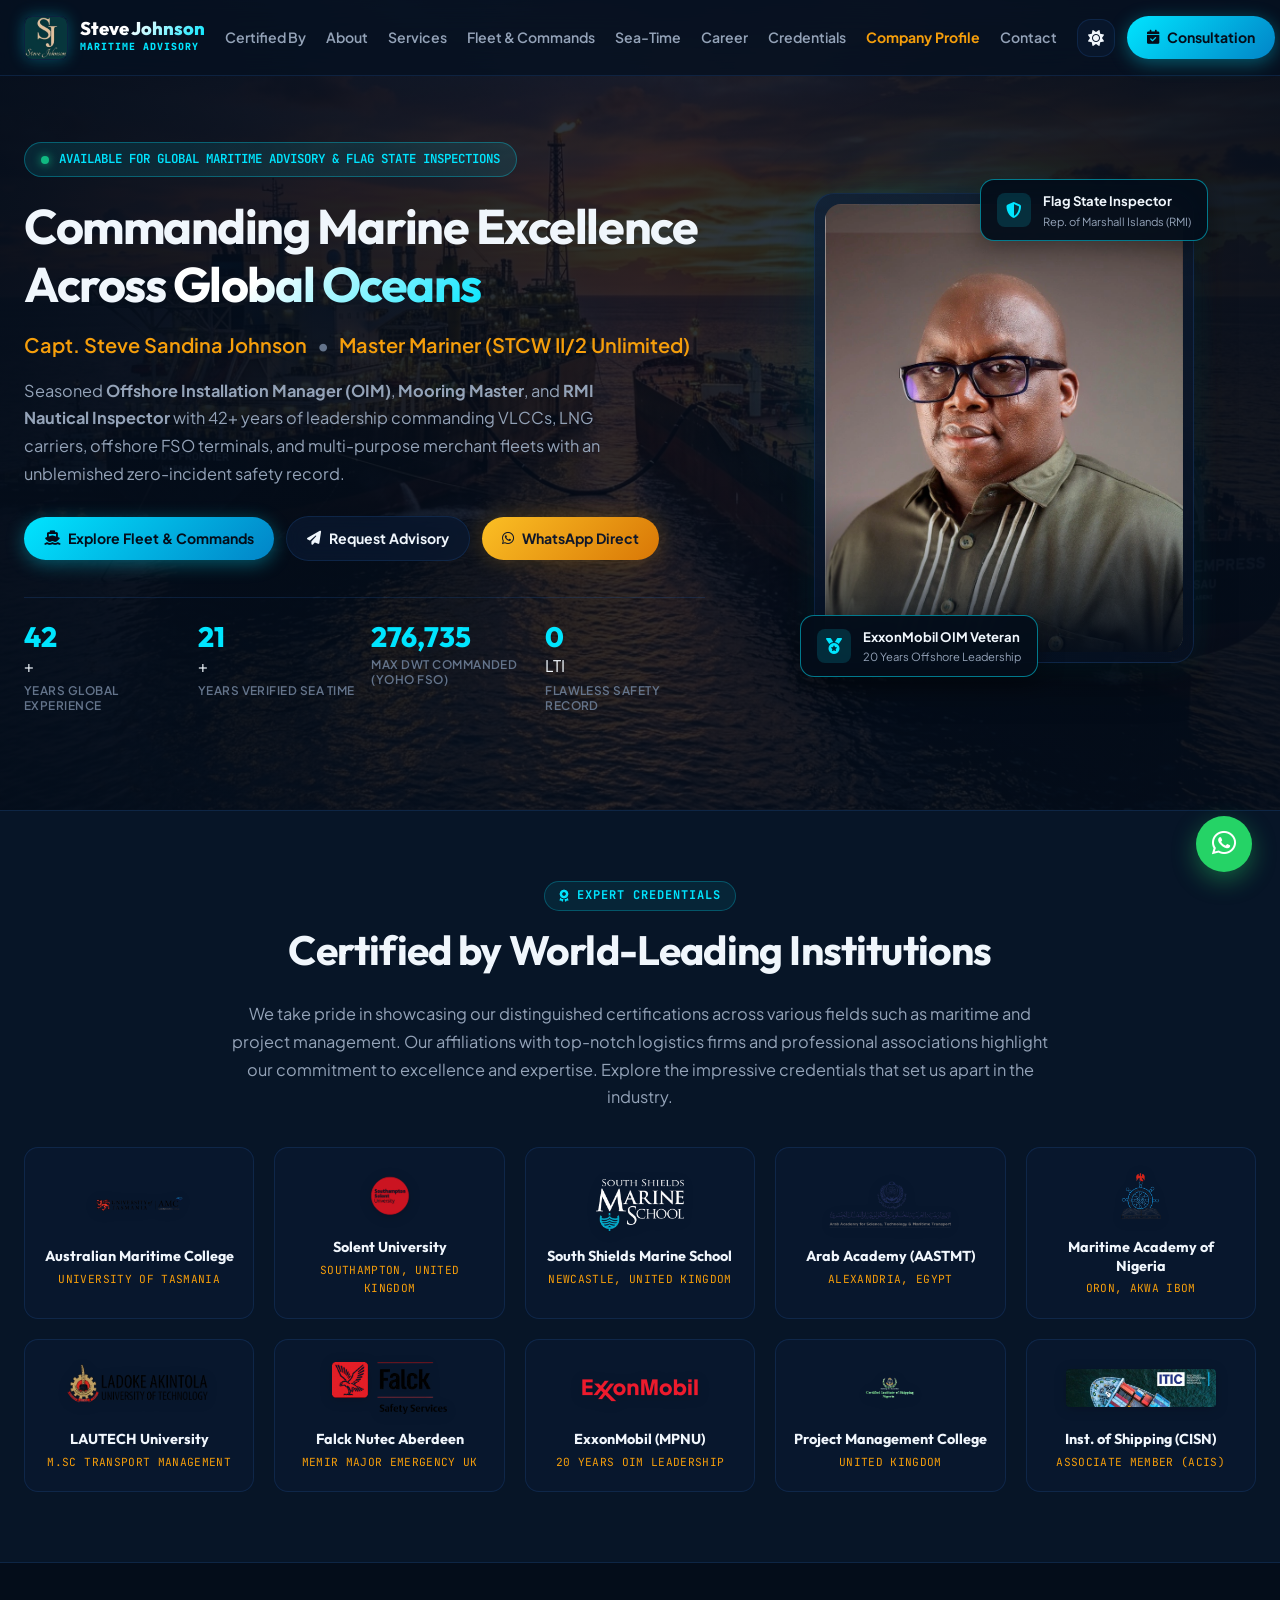
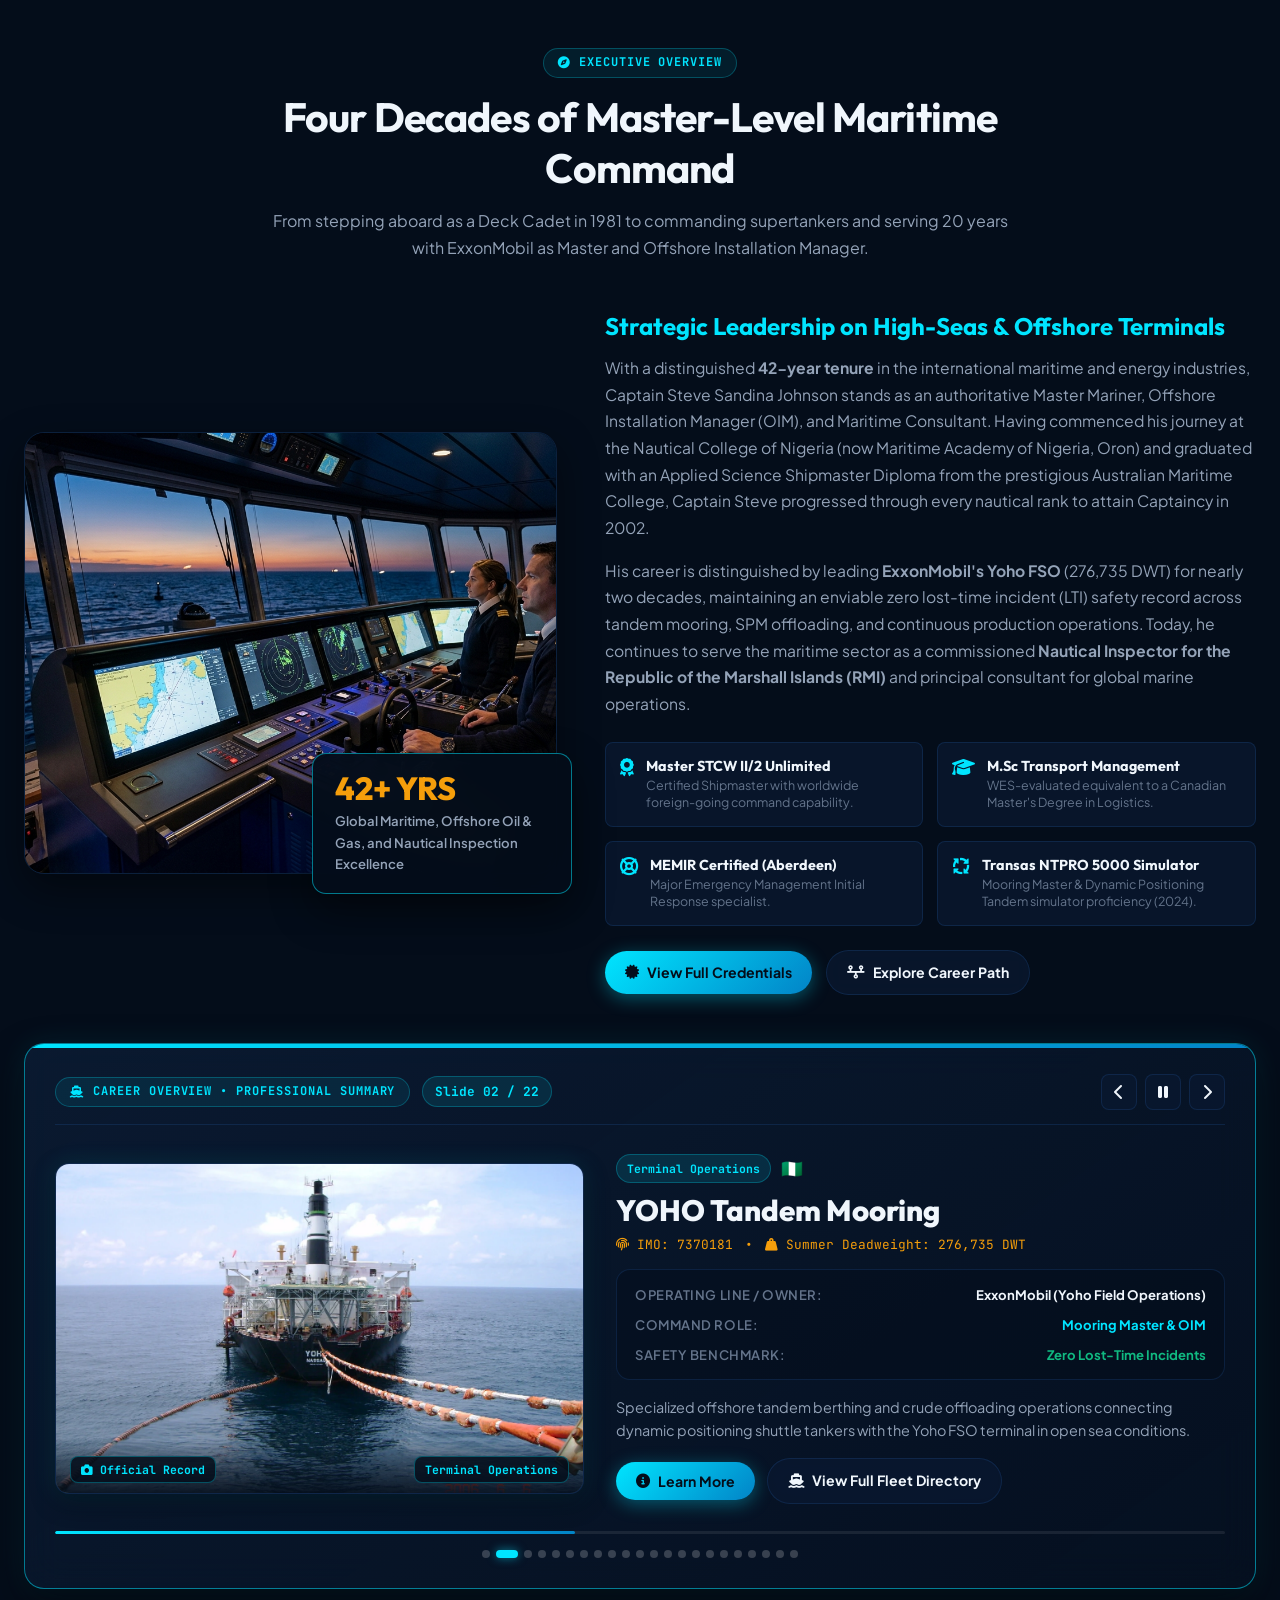
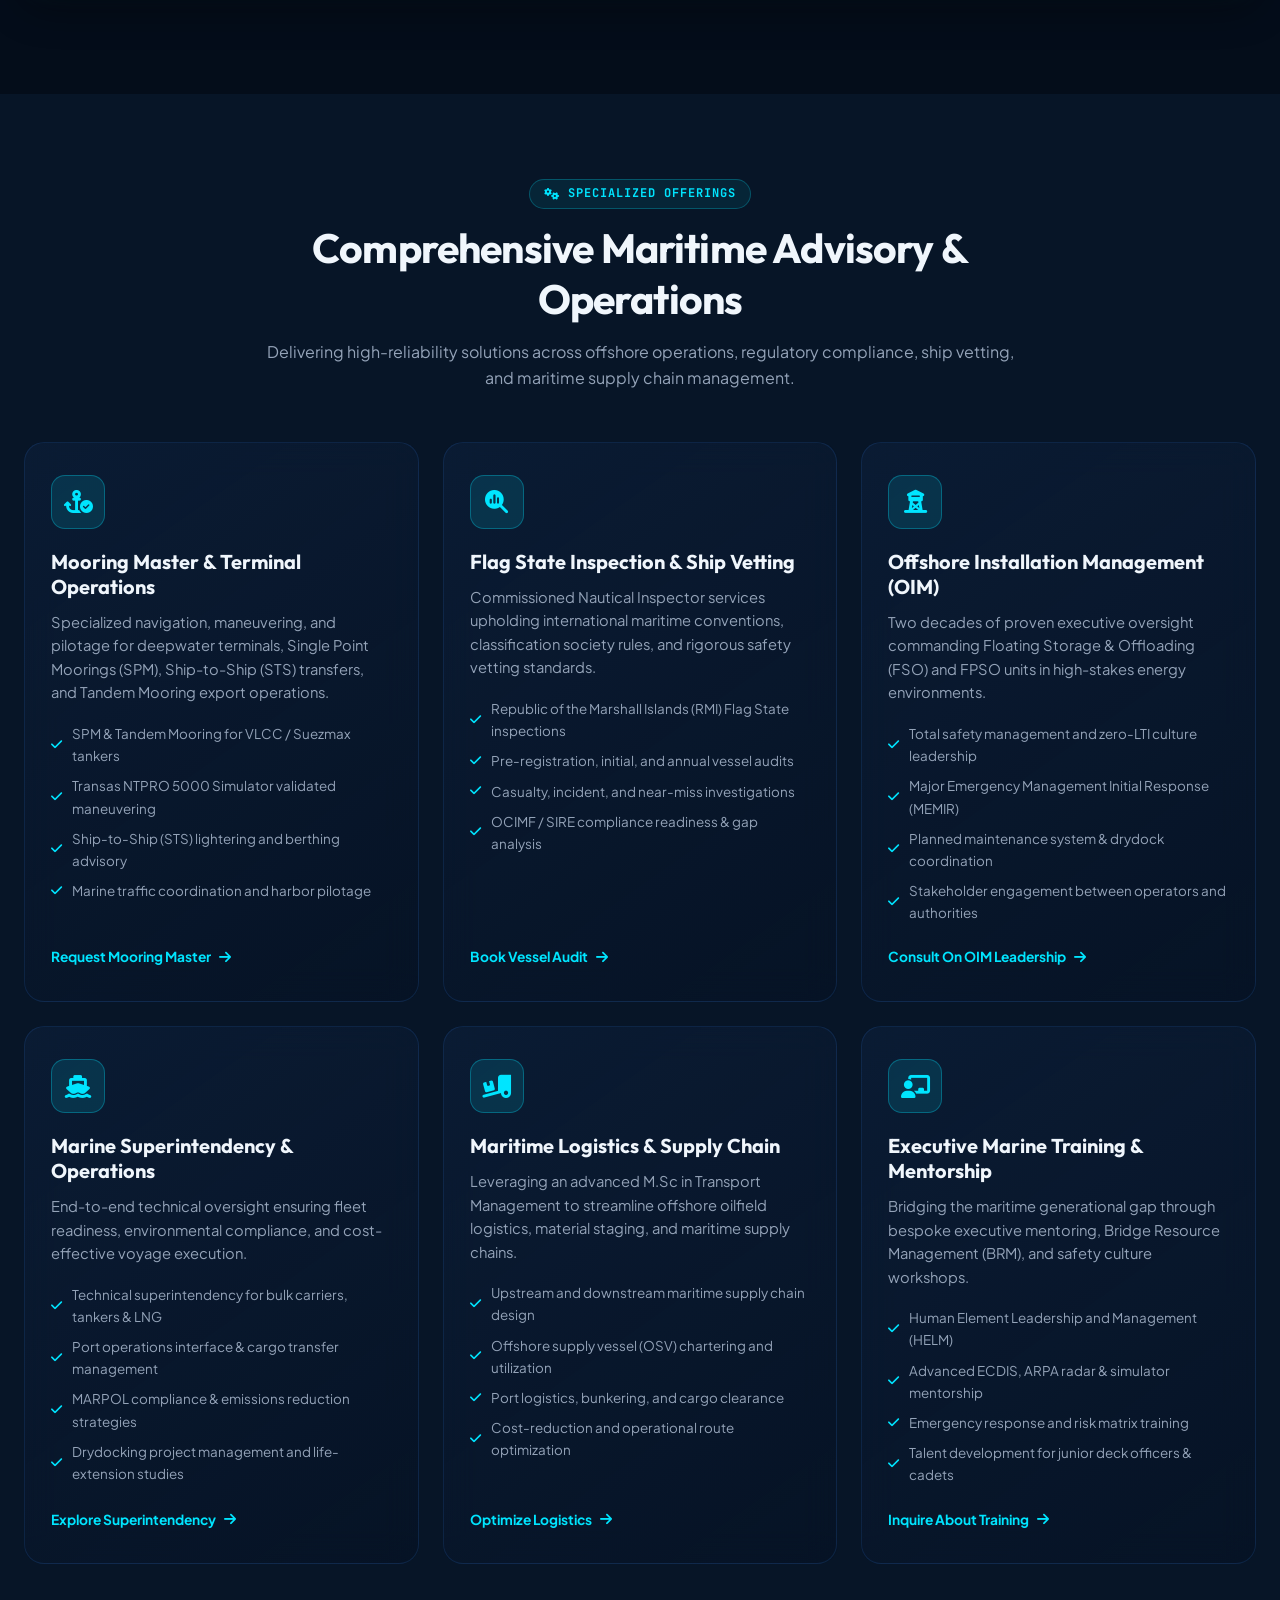
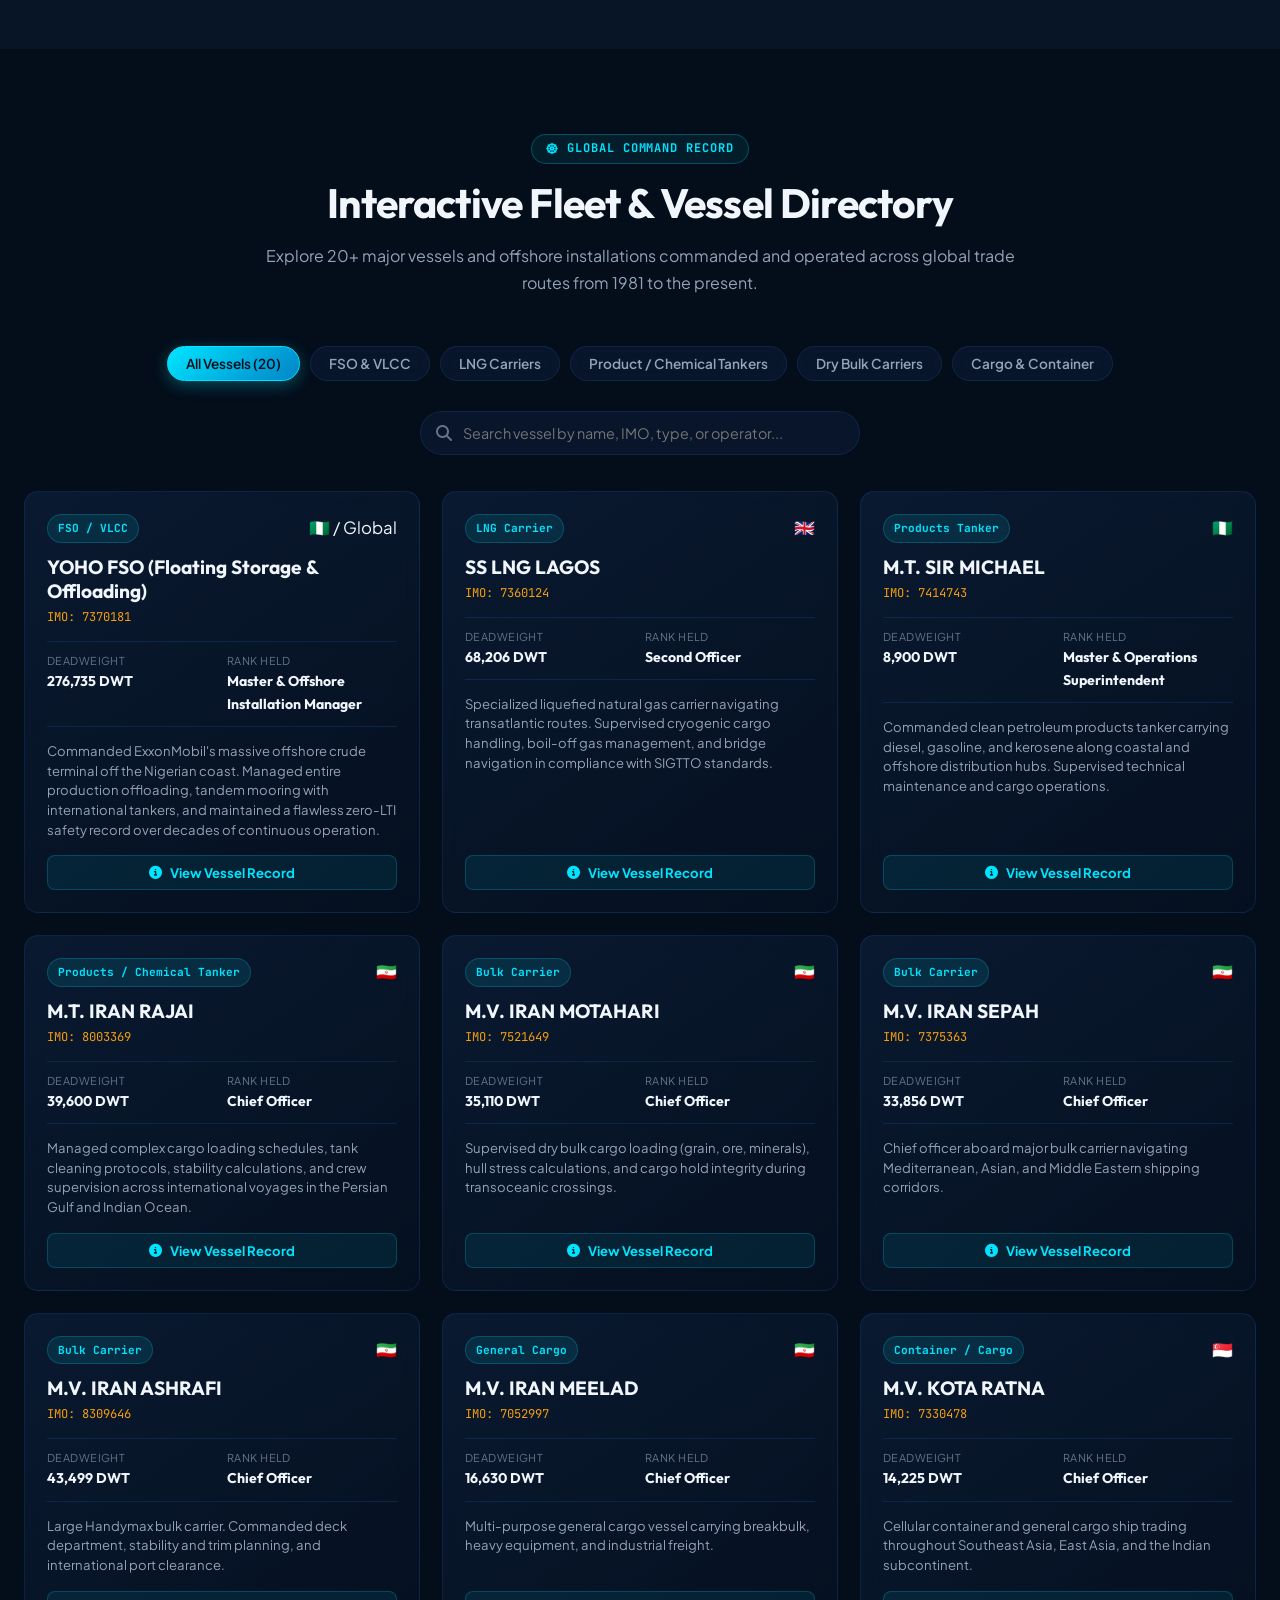
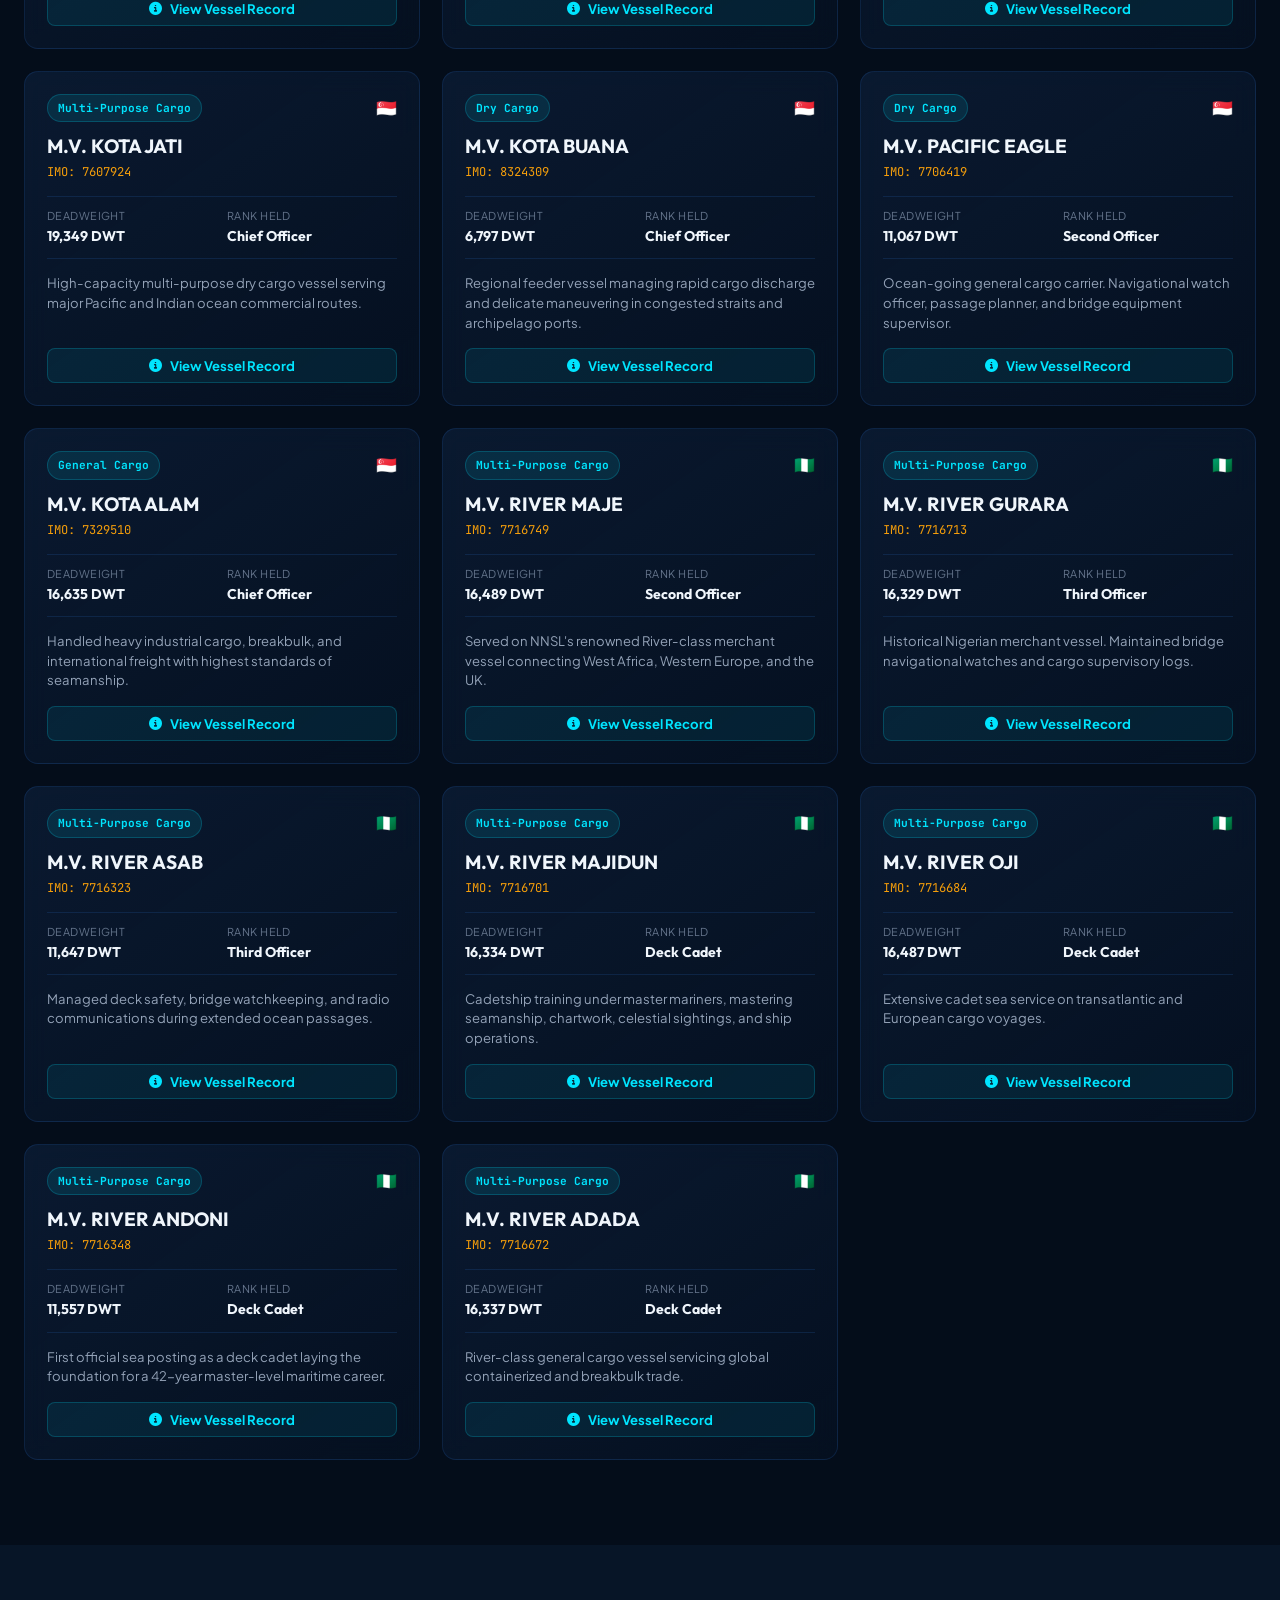
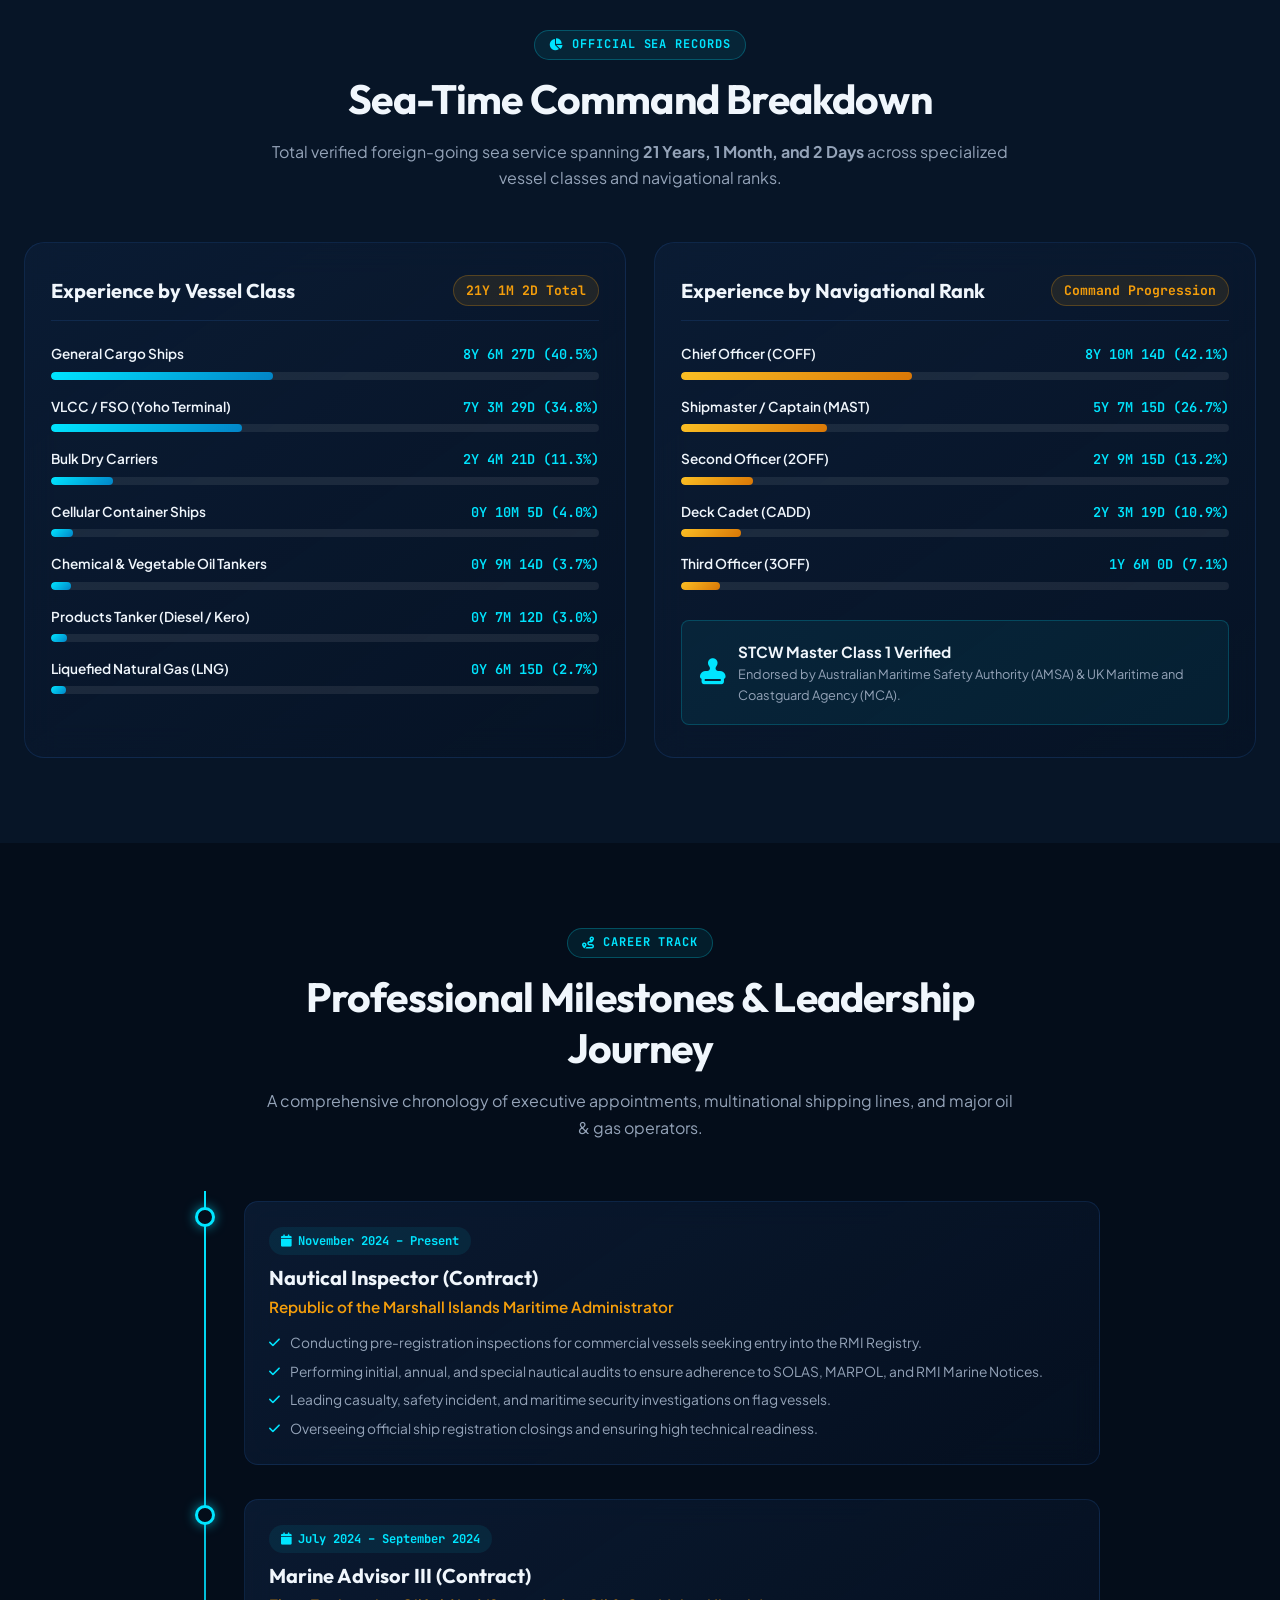
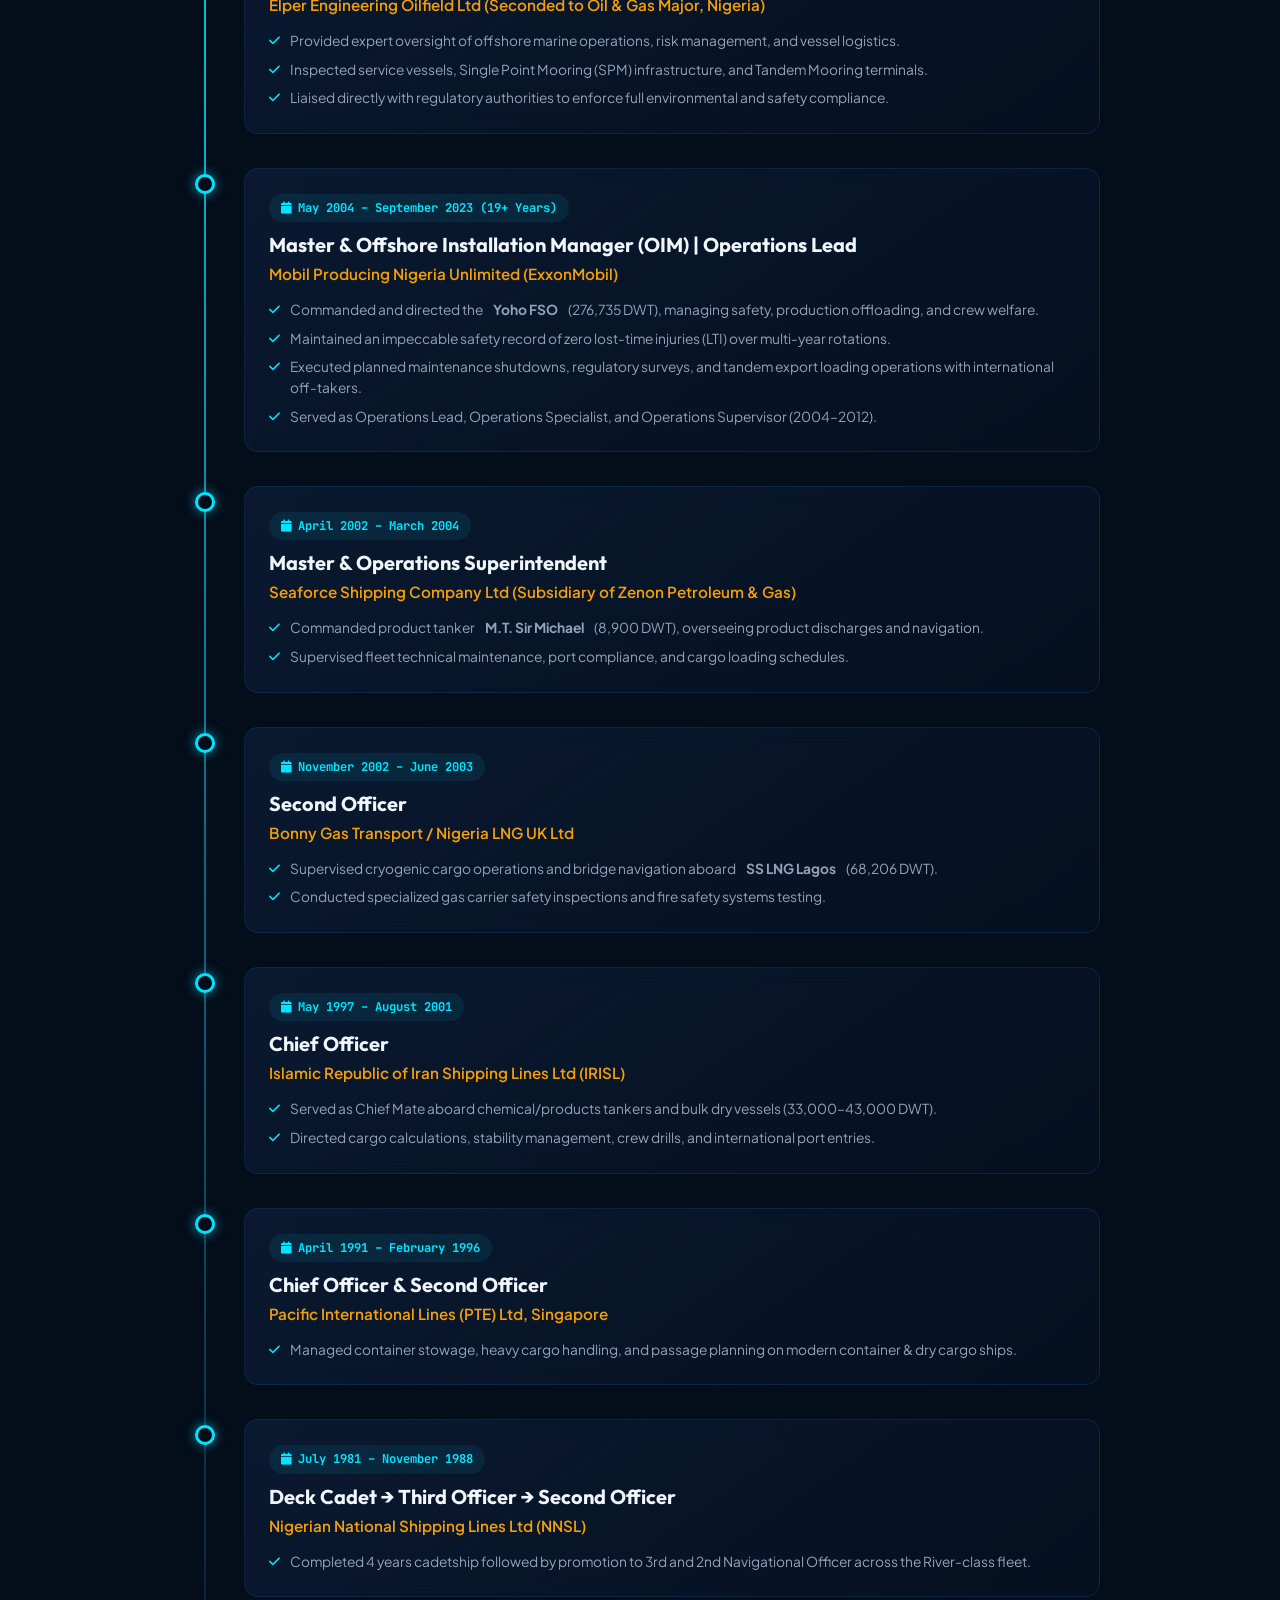
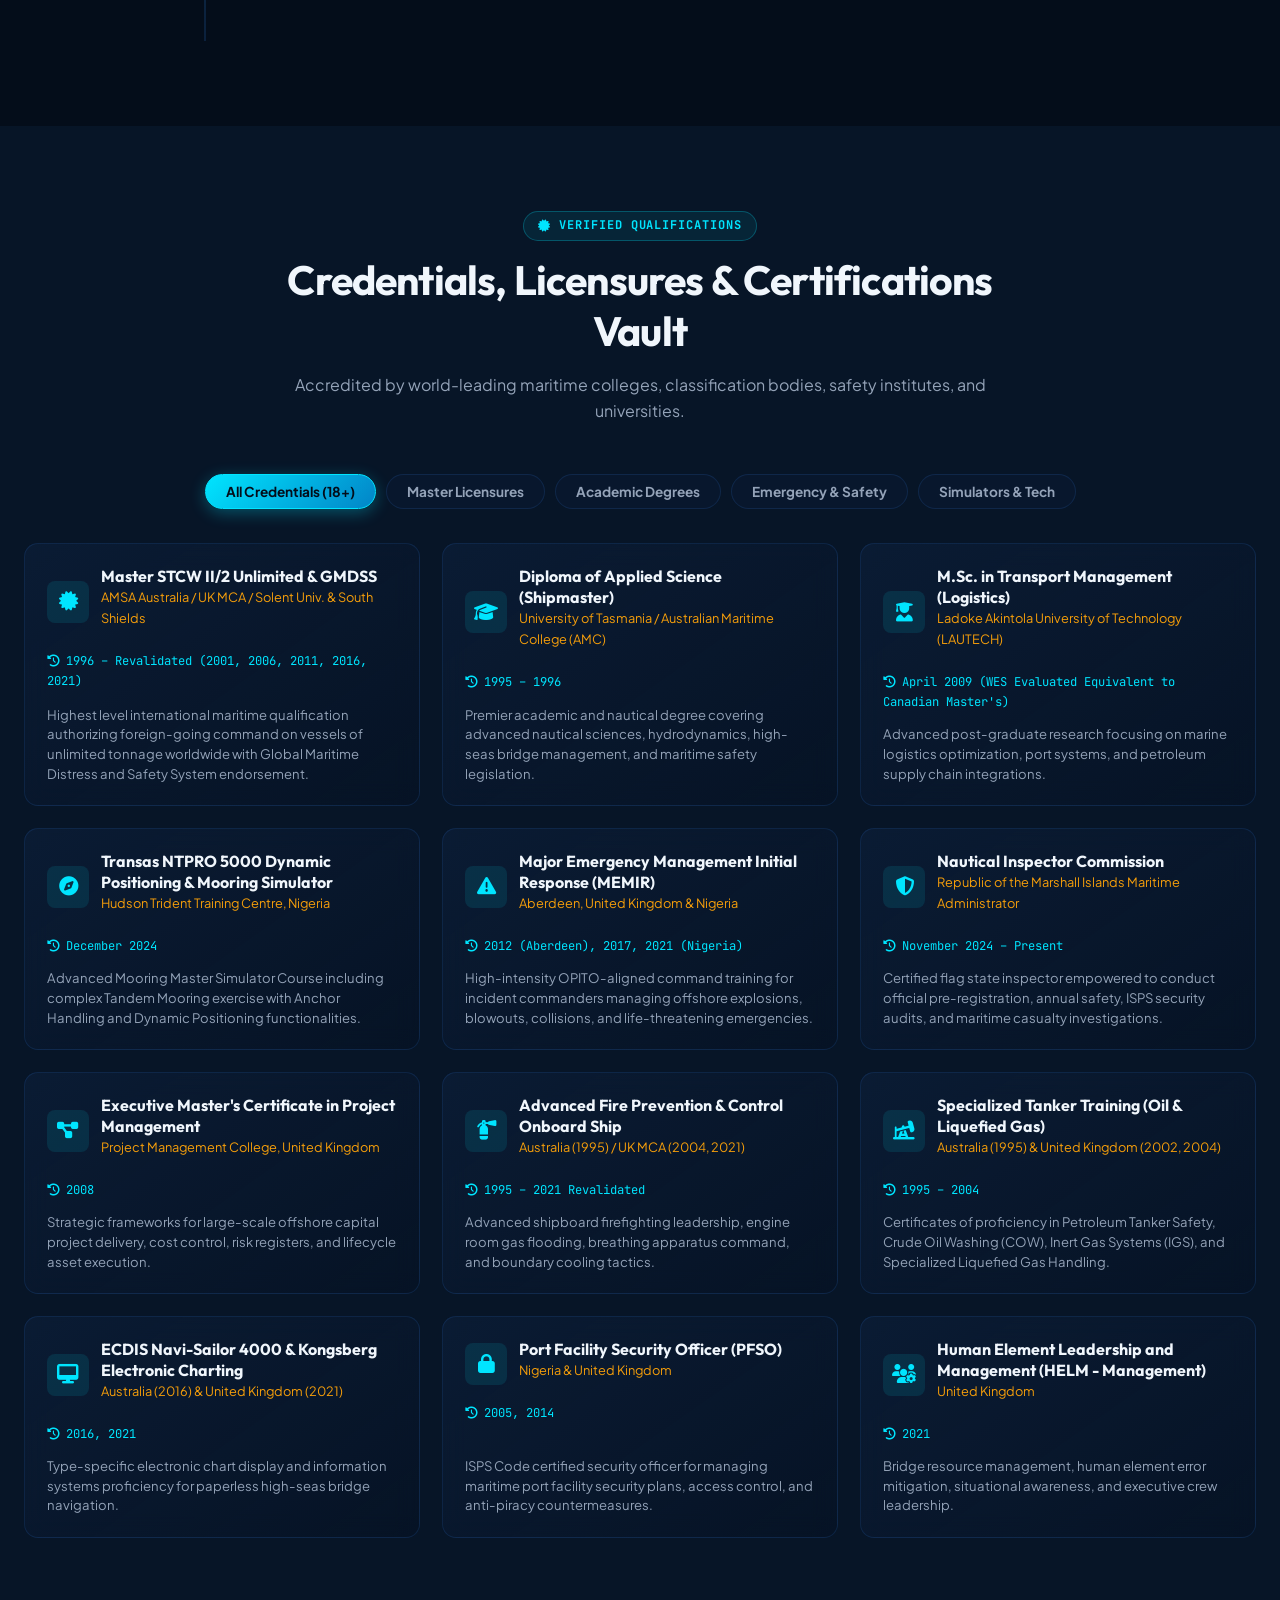
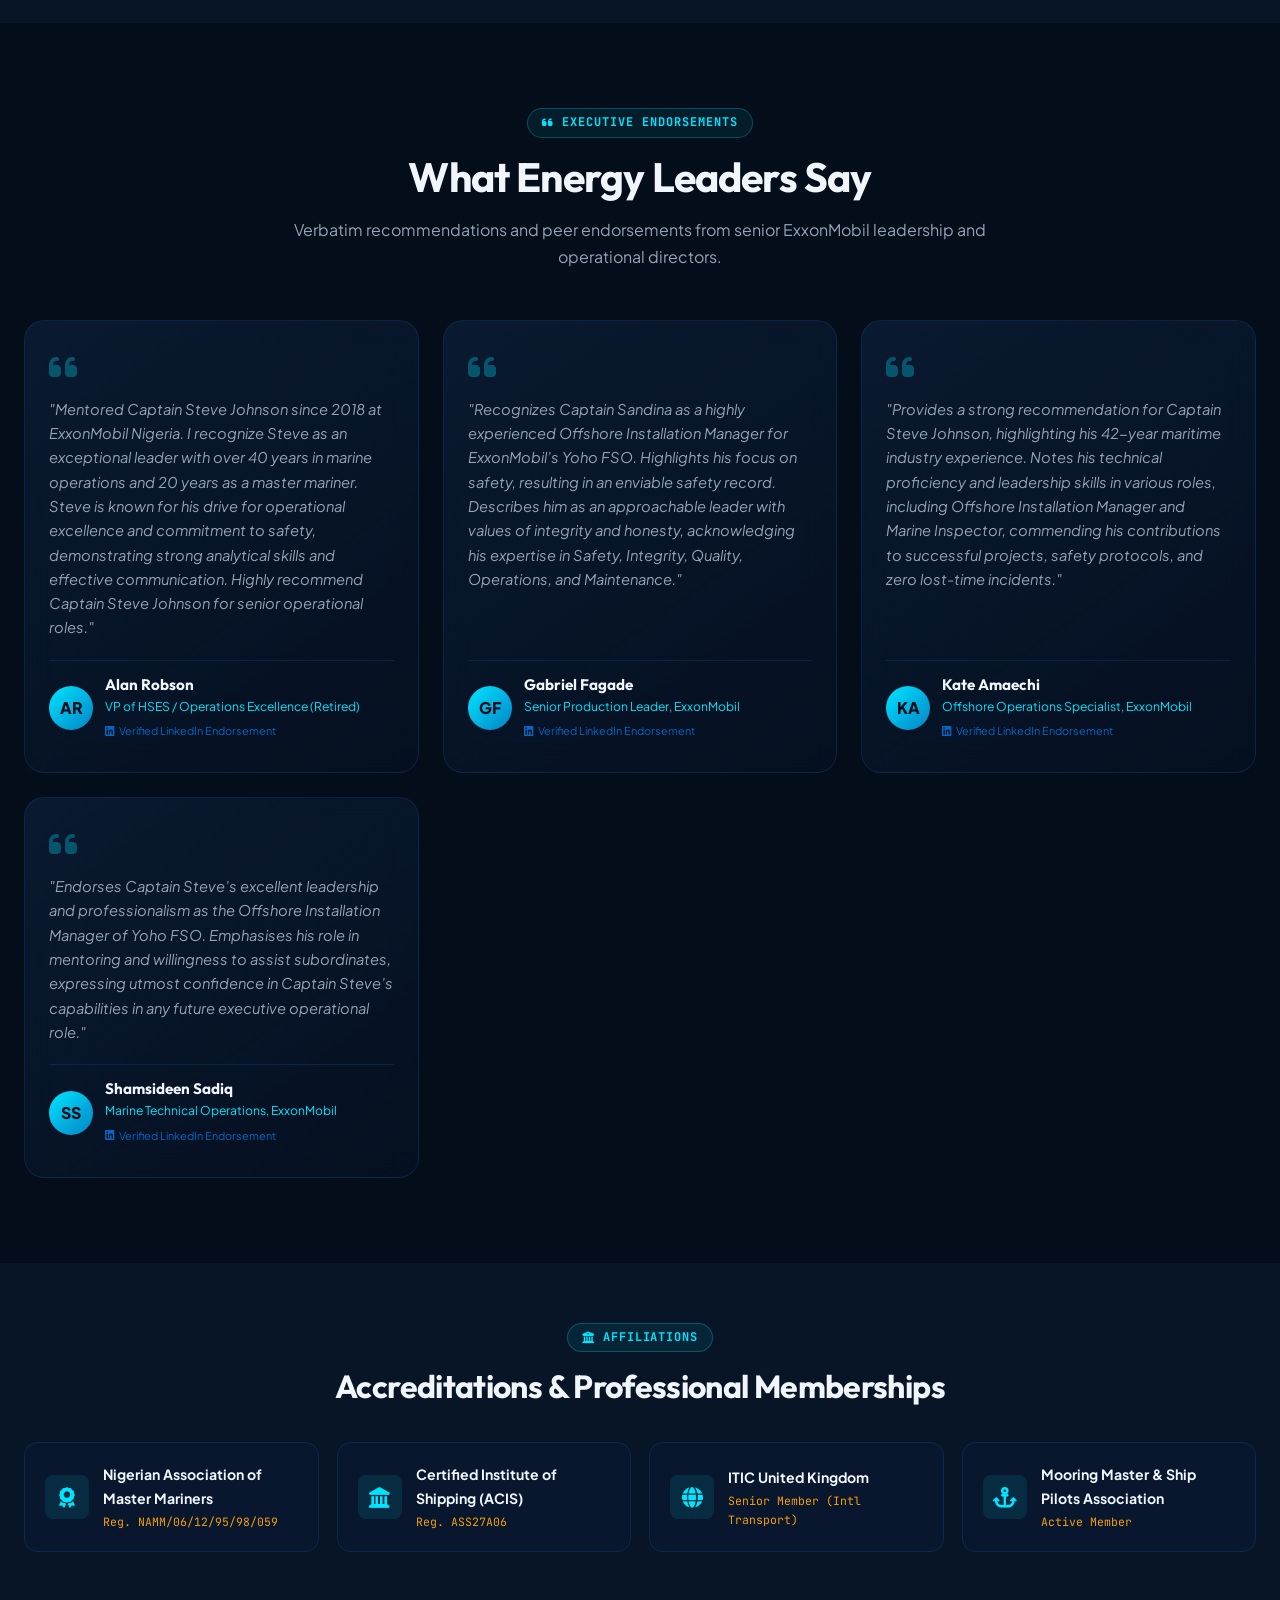
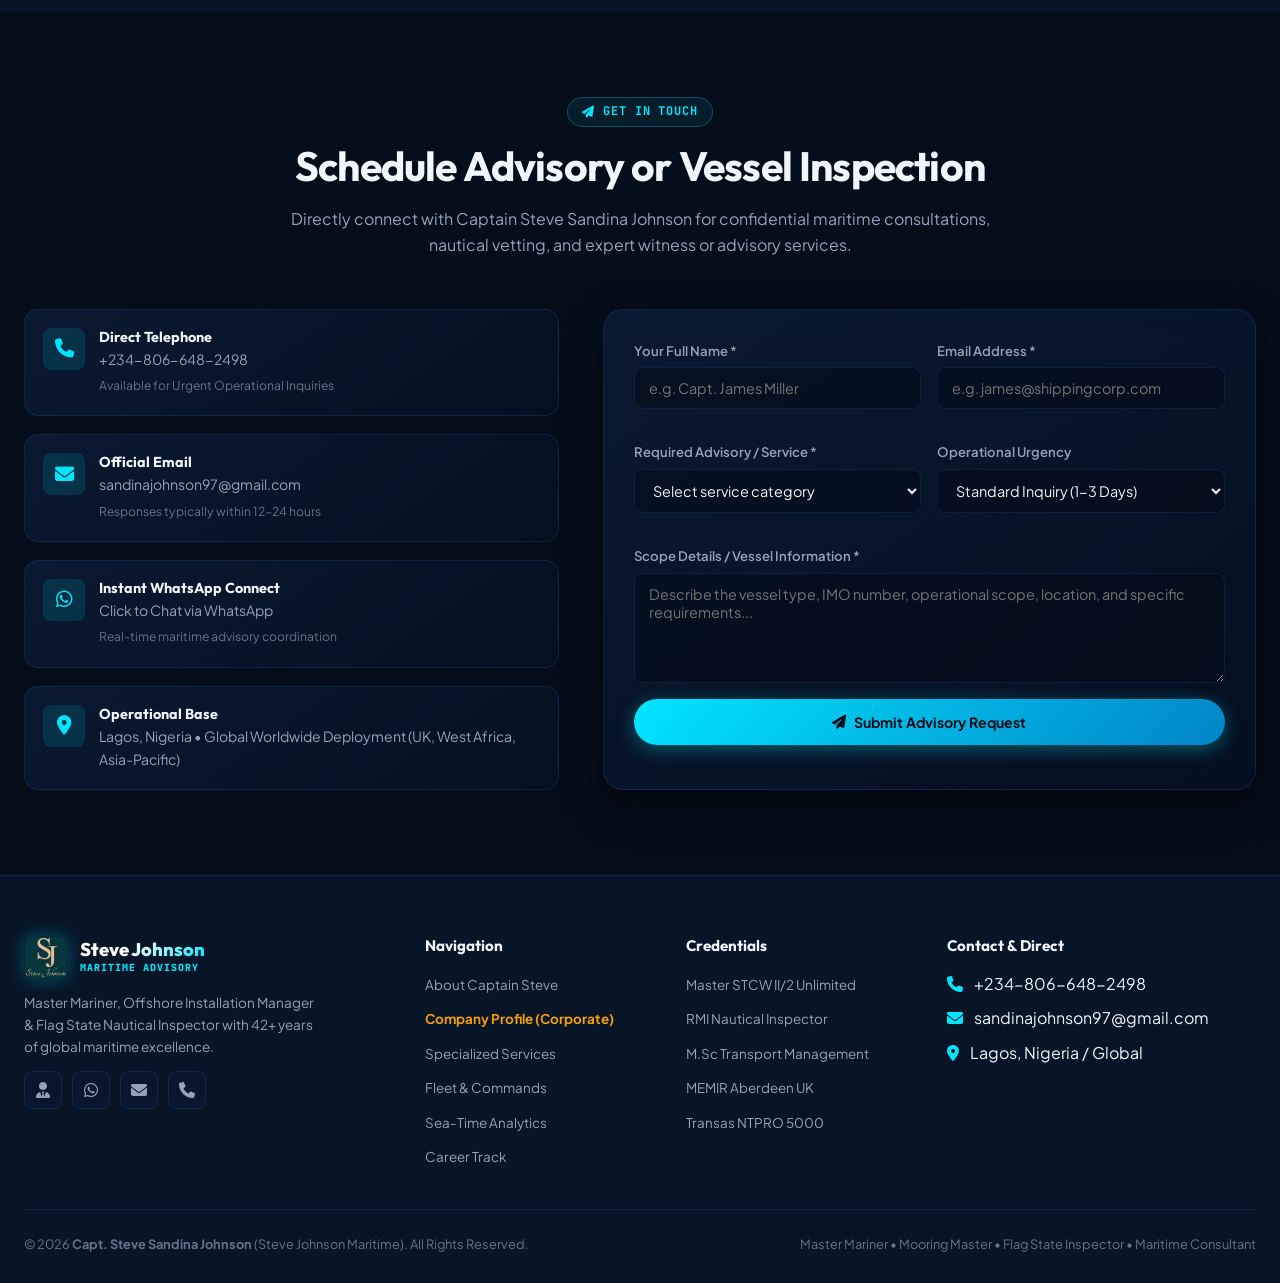
==== commit aa668de3: "company profile" ====
--- a/index.html
+++ b/index.html
@@ -70,7 +70,7 @@
         <li><a href="#analytics" class="nav-link">Sea-Time</a></li>
         <li><a href="#timeline" class="nav-link">Career</a></li>
         <li><a href="#credentials" class="nav-link">Credentials</a></li>
-        <li><a href="#testimonials" class="nav-link">Endorsements</a></li>
+        <li><a href="company-profile.html" class="nav-link" style="color: var(--accent-gold); font-weight: 700;">Company Profile</a></li>
         <li><a href="#contact" class="nav-link">Contact</a></li>
       </ul>
 
@@ -1128,6 +1128,7 @@
           <h4>Navigation</h4>
           <ul class="footer-links">
             <li><a href="#about">About Captain Steve</a></li>
+            <li><a href="company-profile.html" style="color: var(--accent-gold); font-weight: 700;">Company Profile (Corporate)</a></li>
             <li><a href="#services">Specialized Services</a></li>
             <li><a href="#fleet">Fleet & Commands</a></li>
             <li><a href="#analytics">Sea-Time Analytics</a></li>
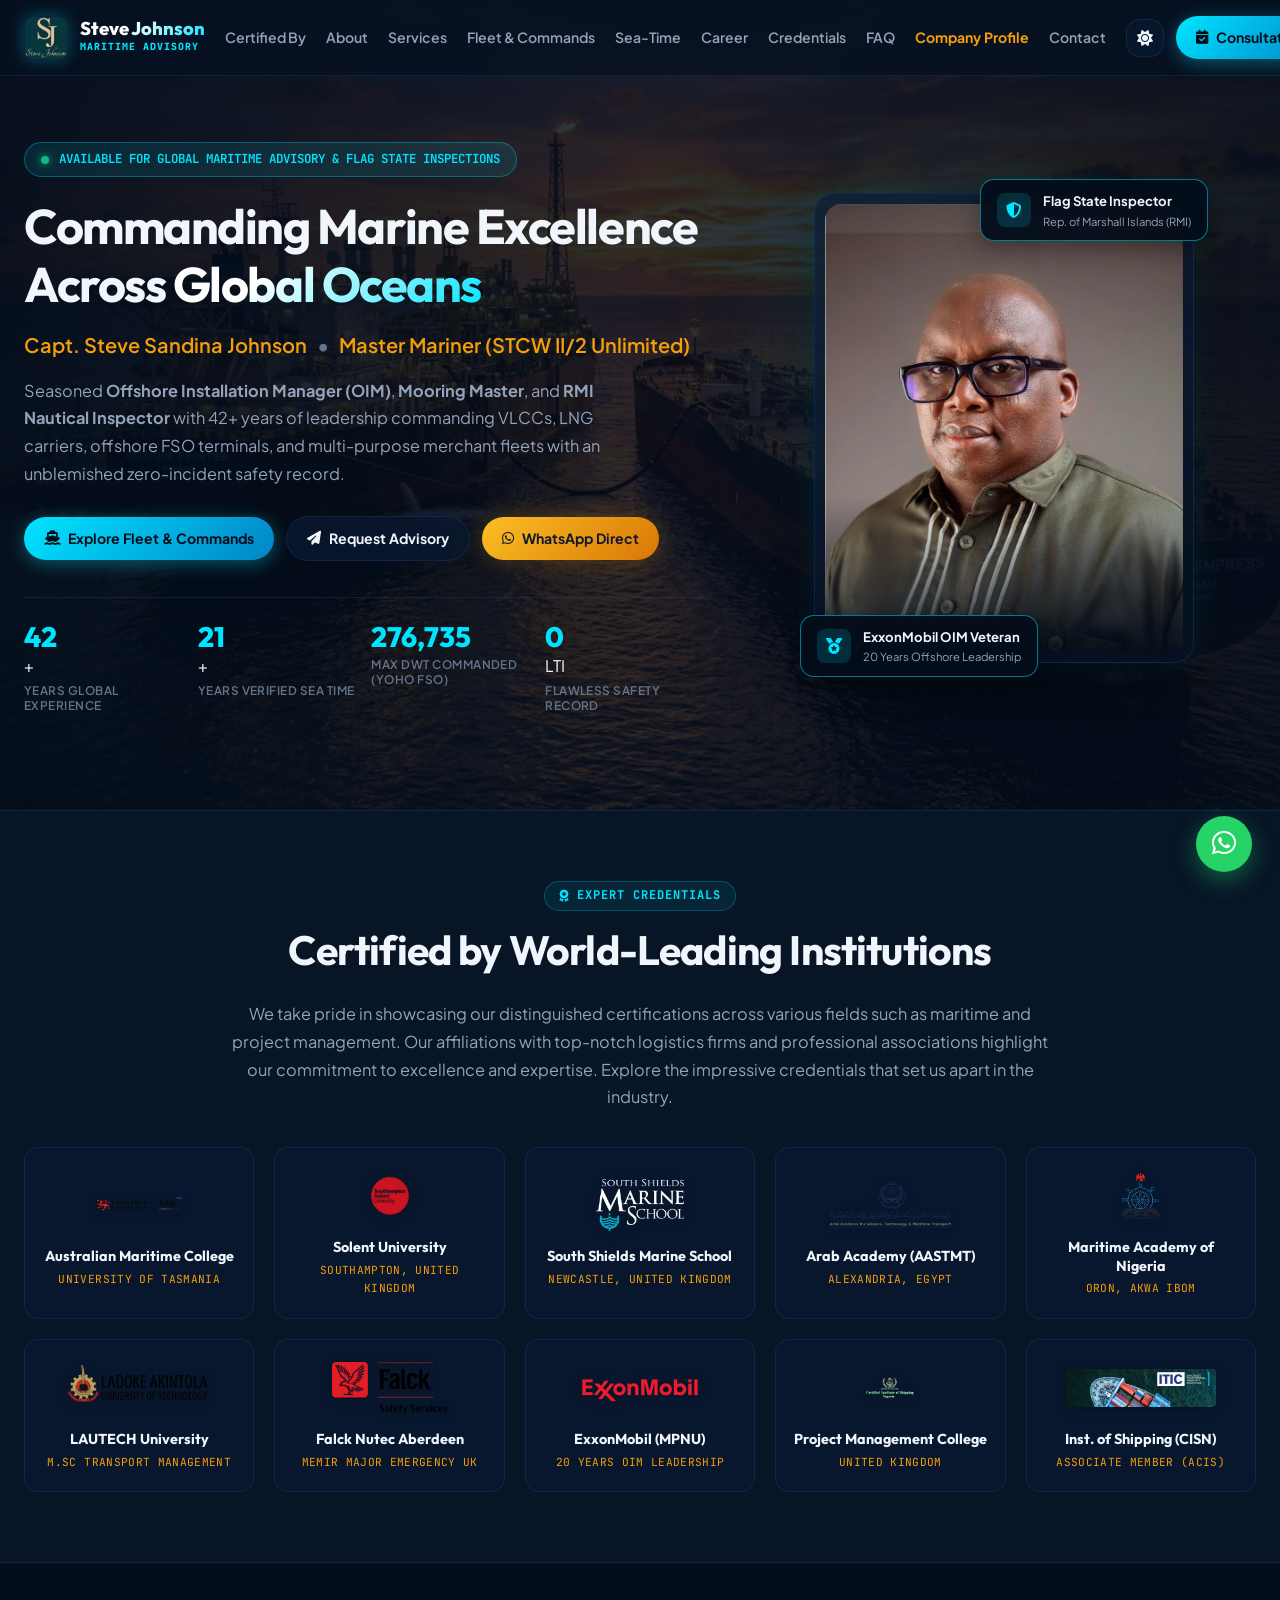
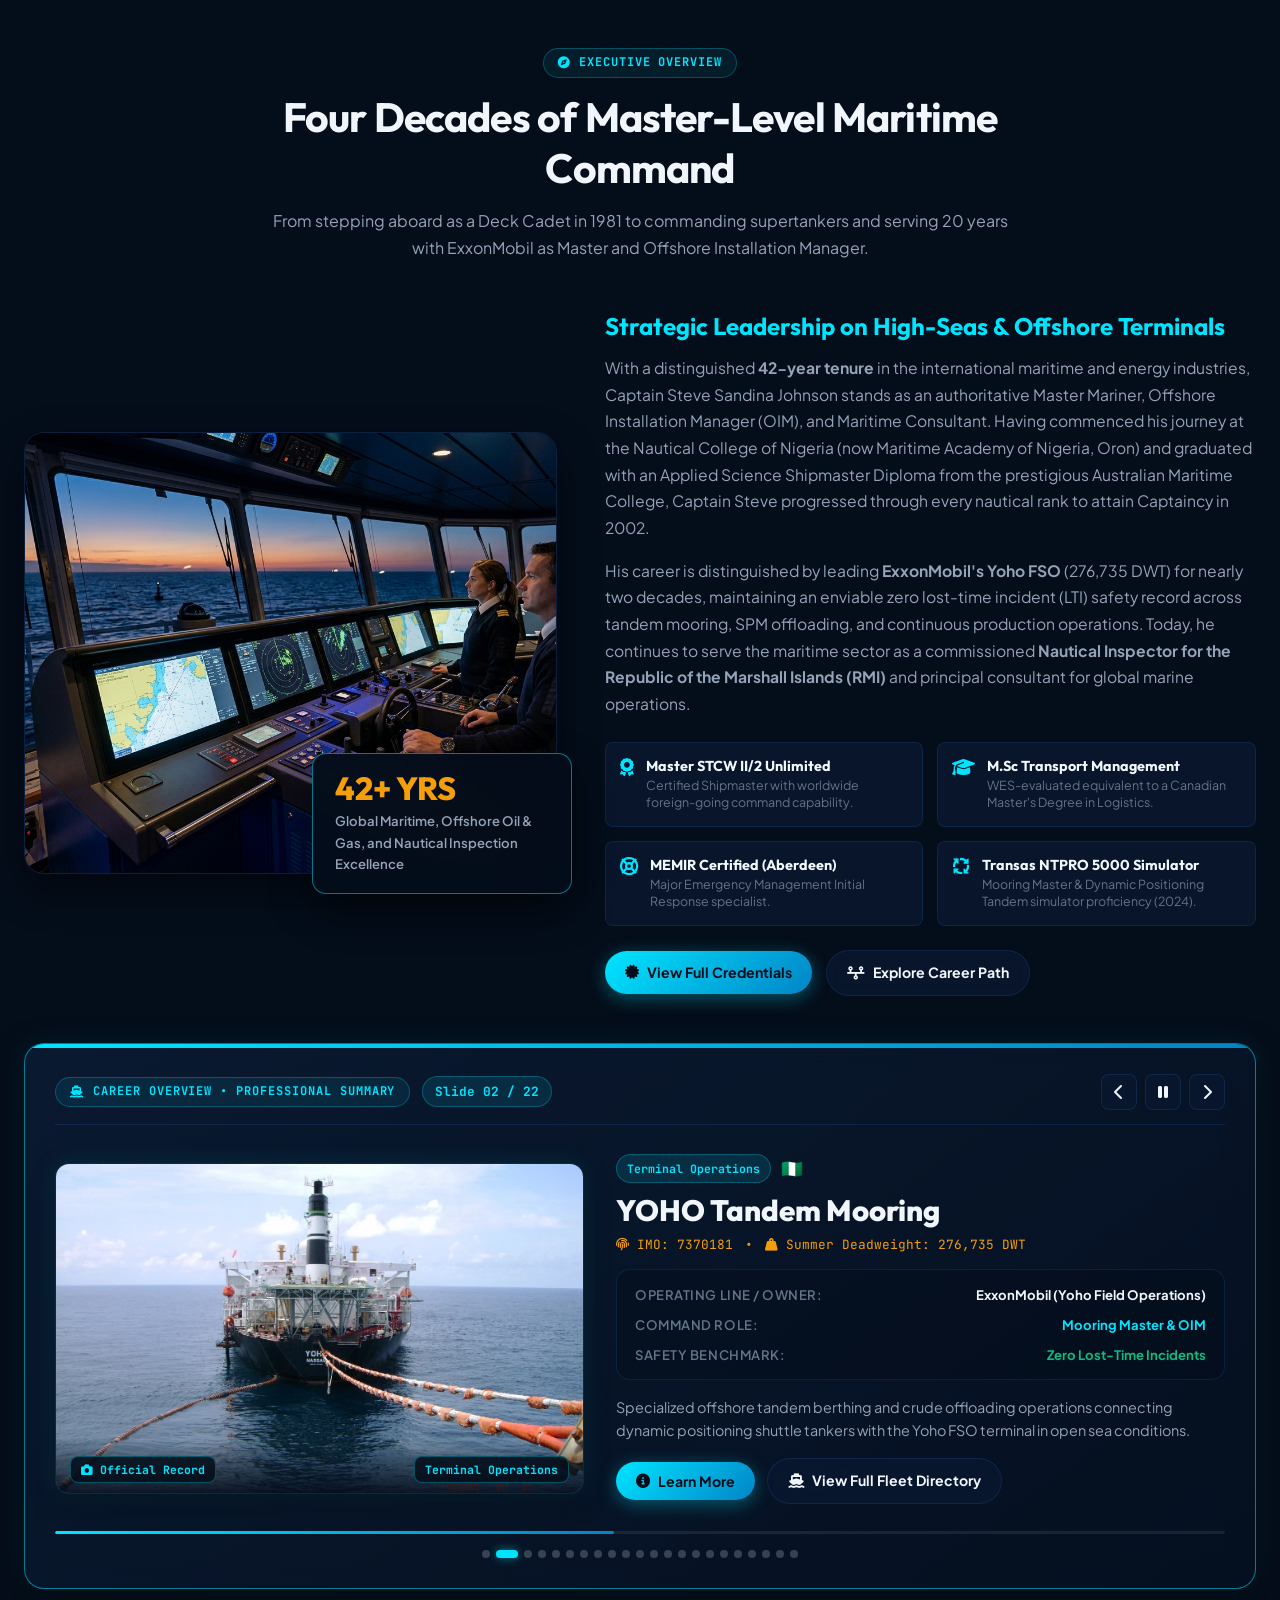
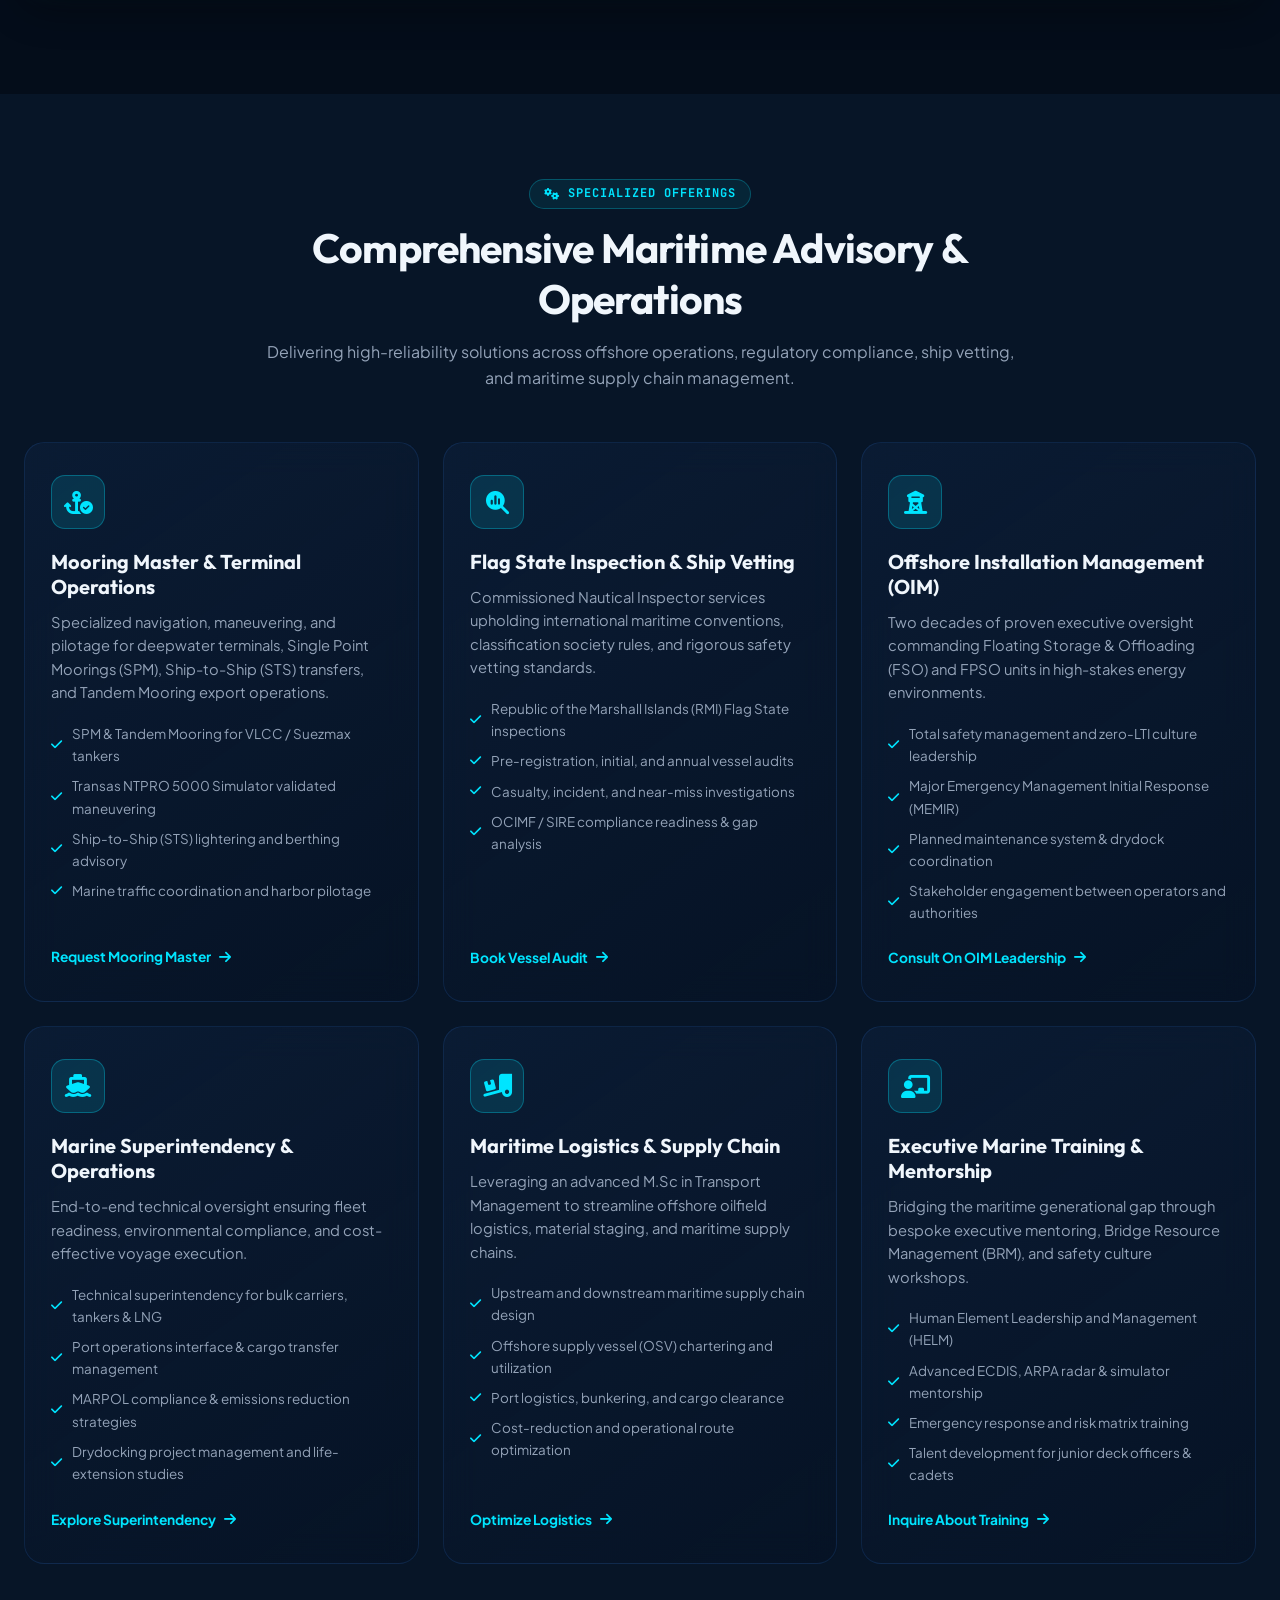
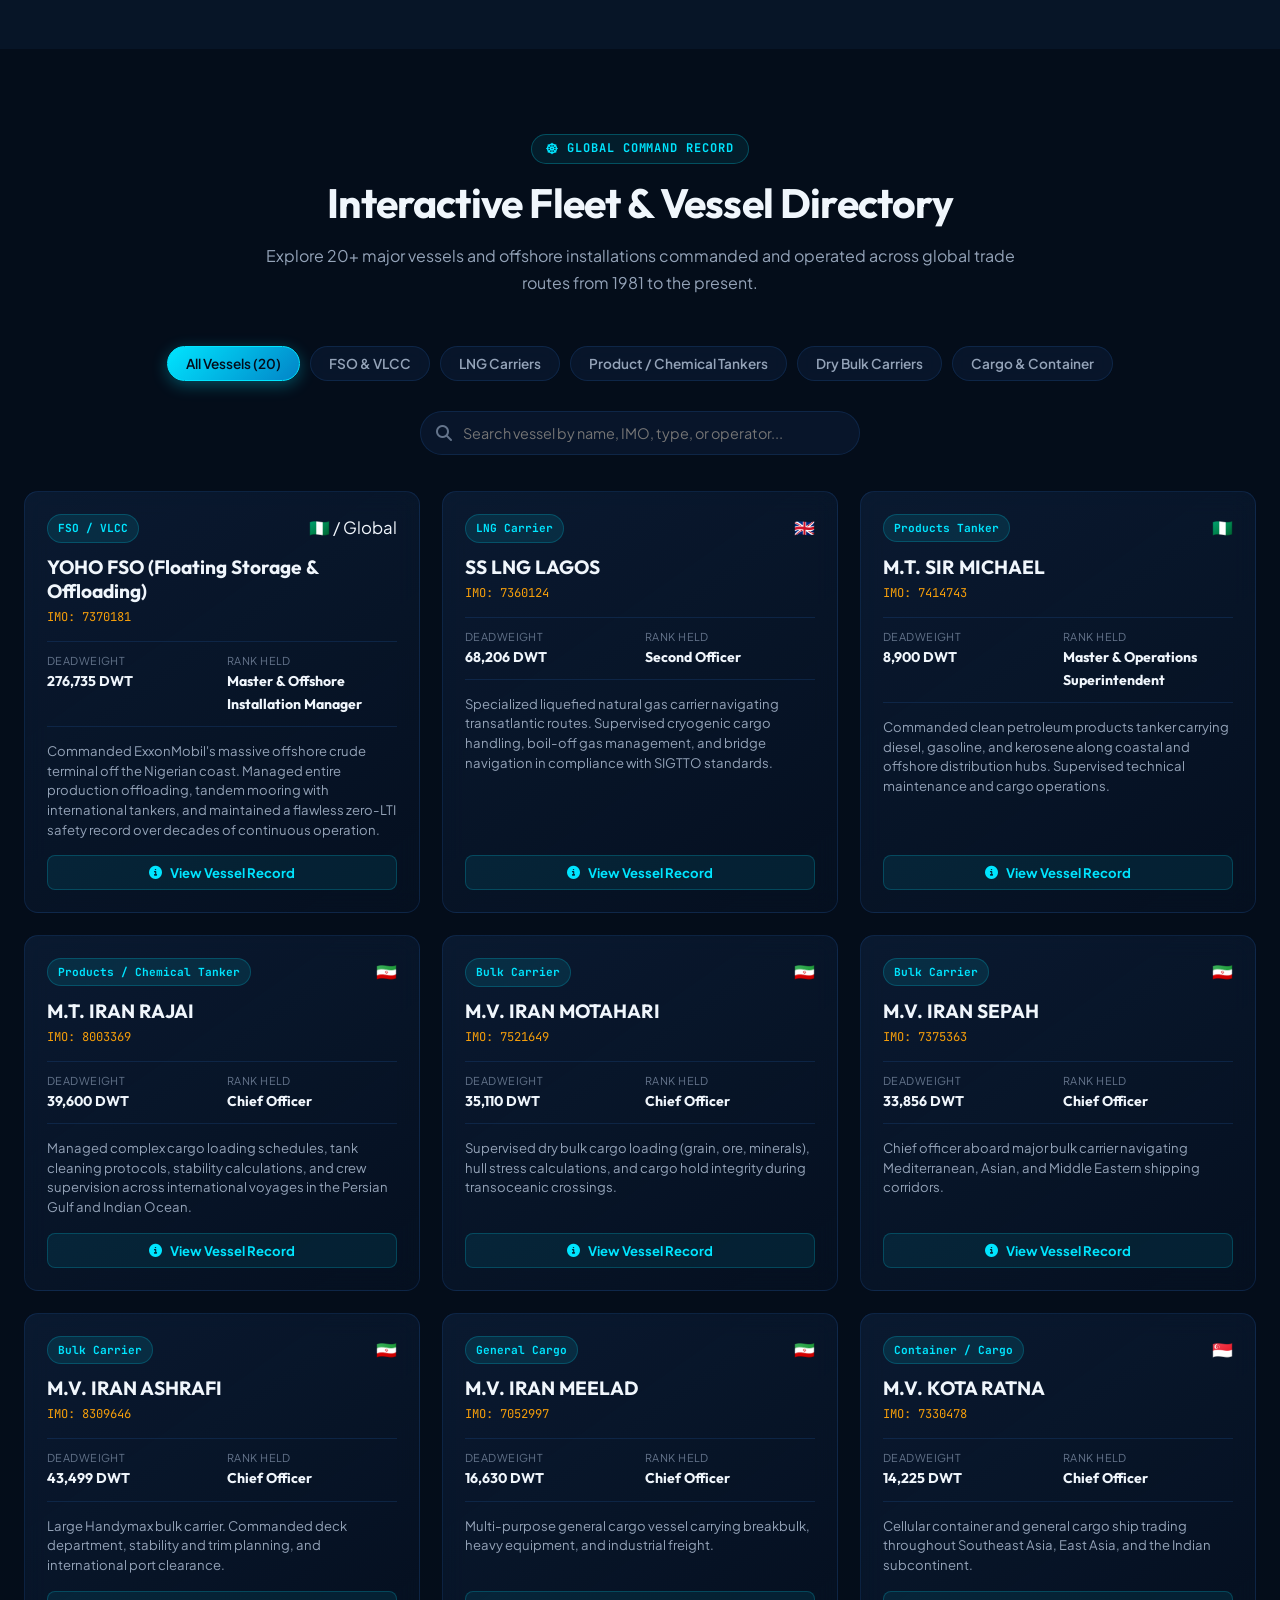
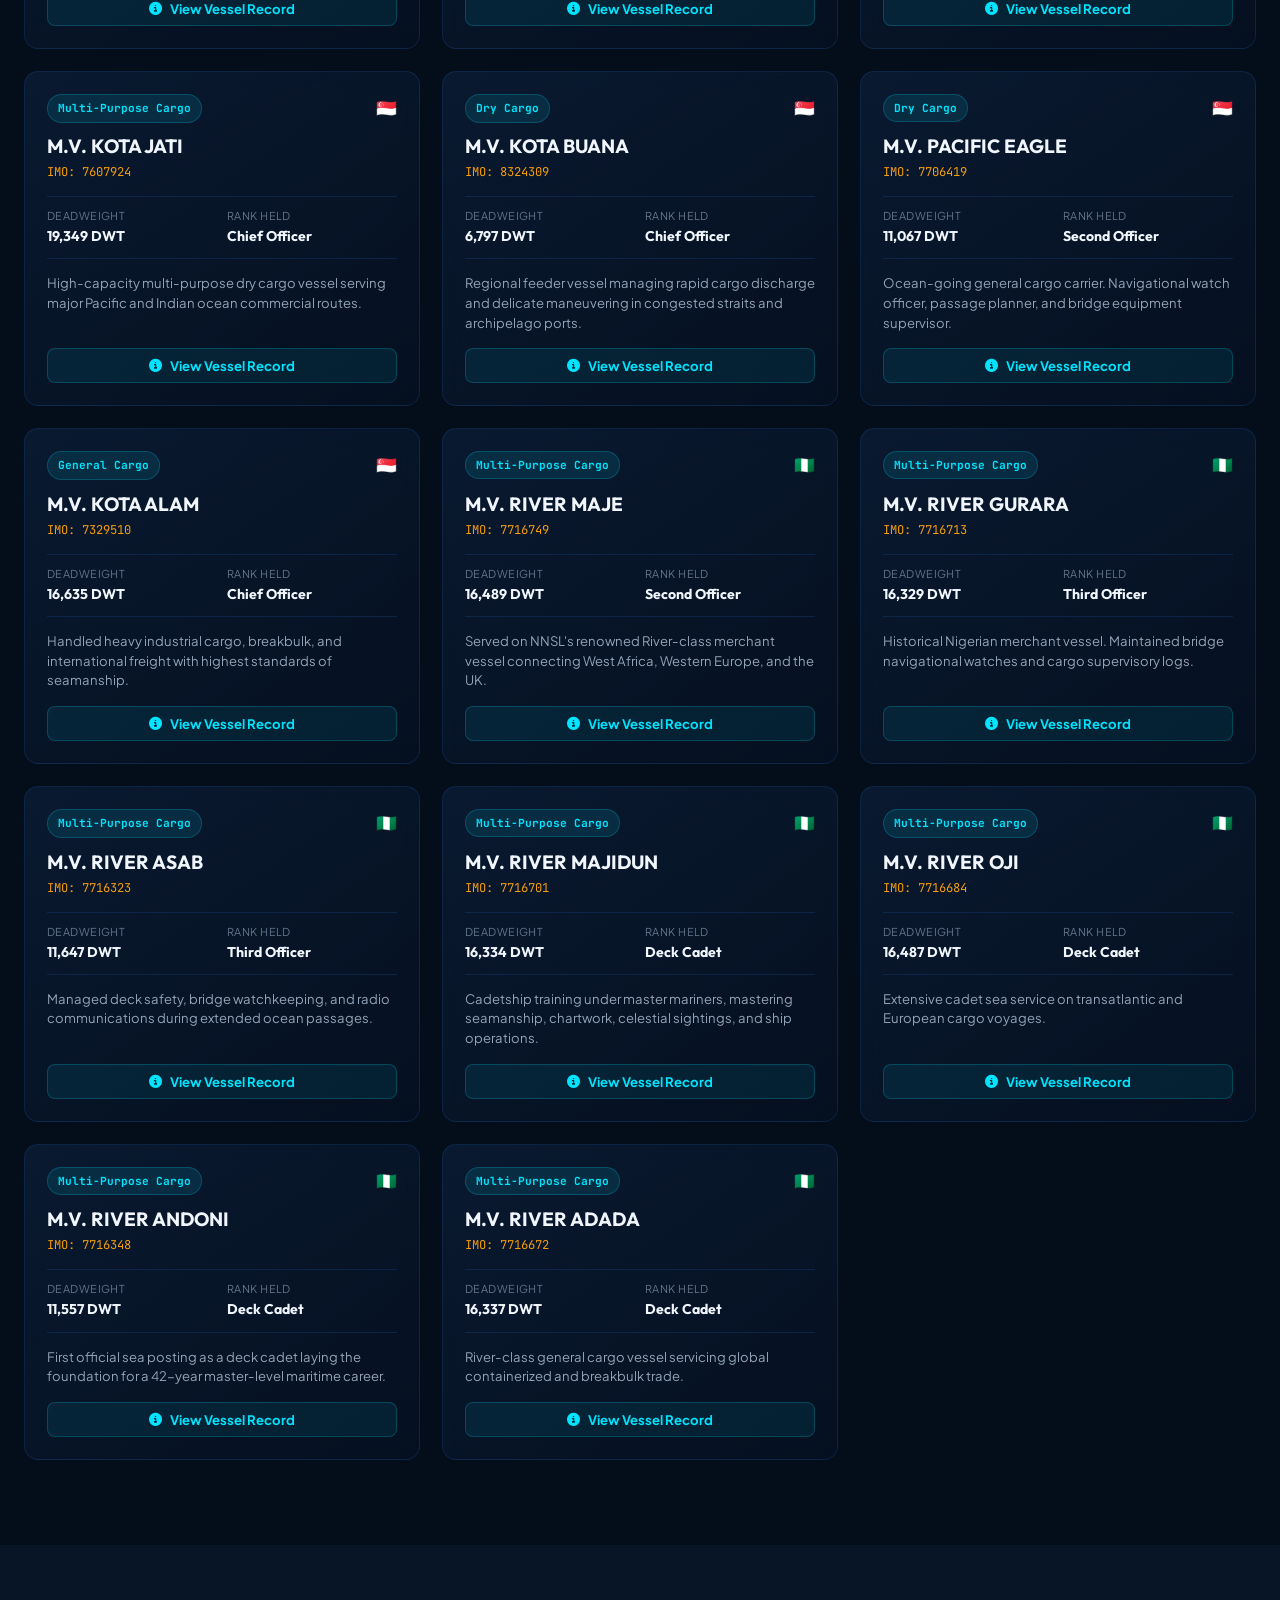
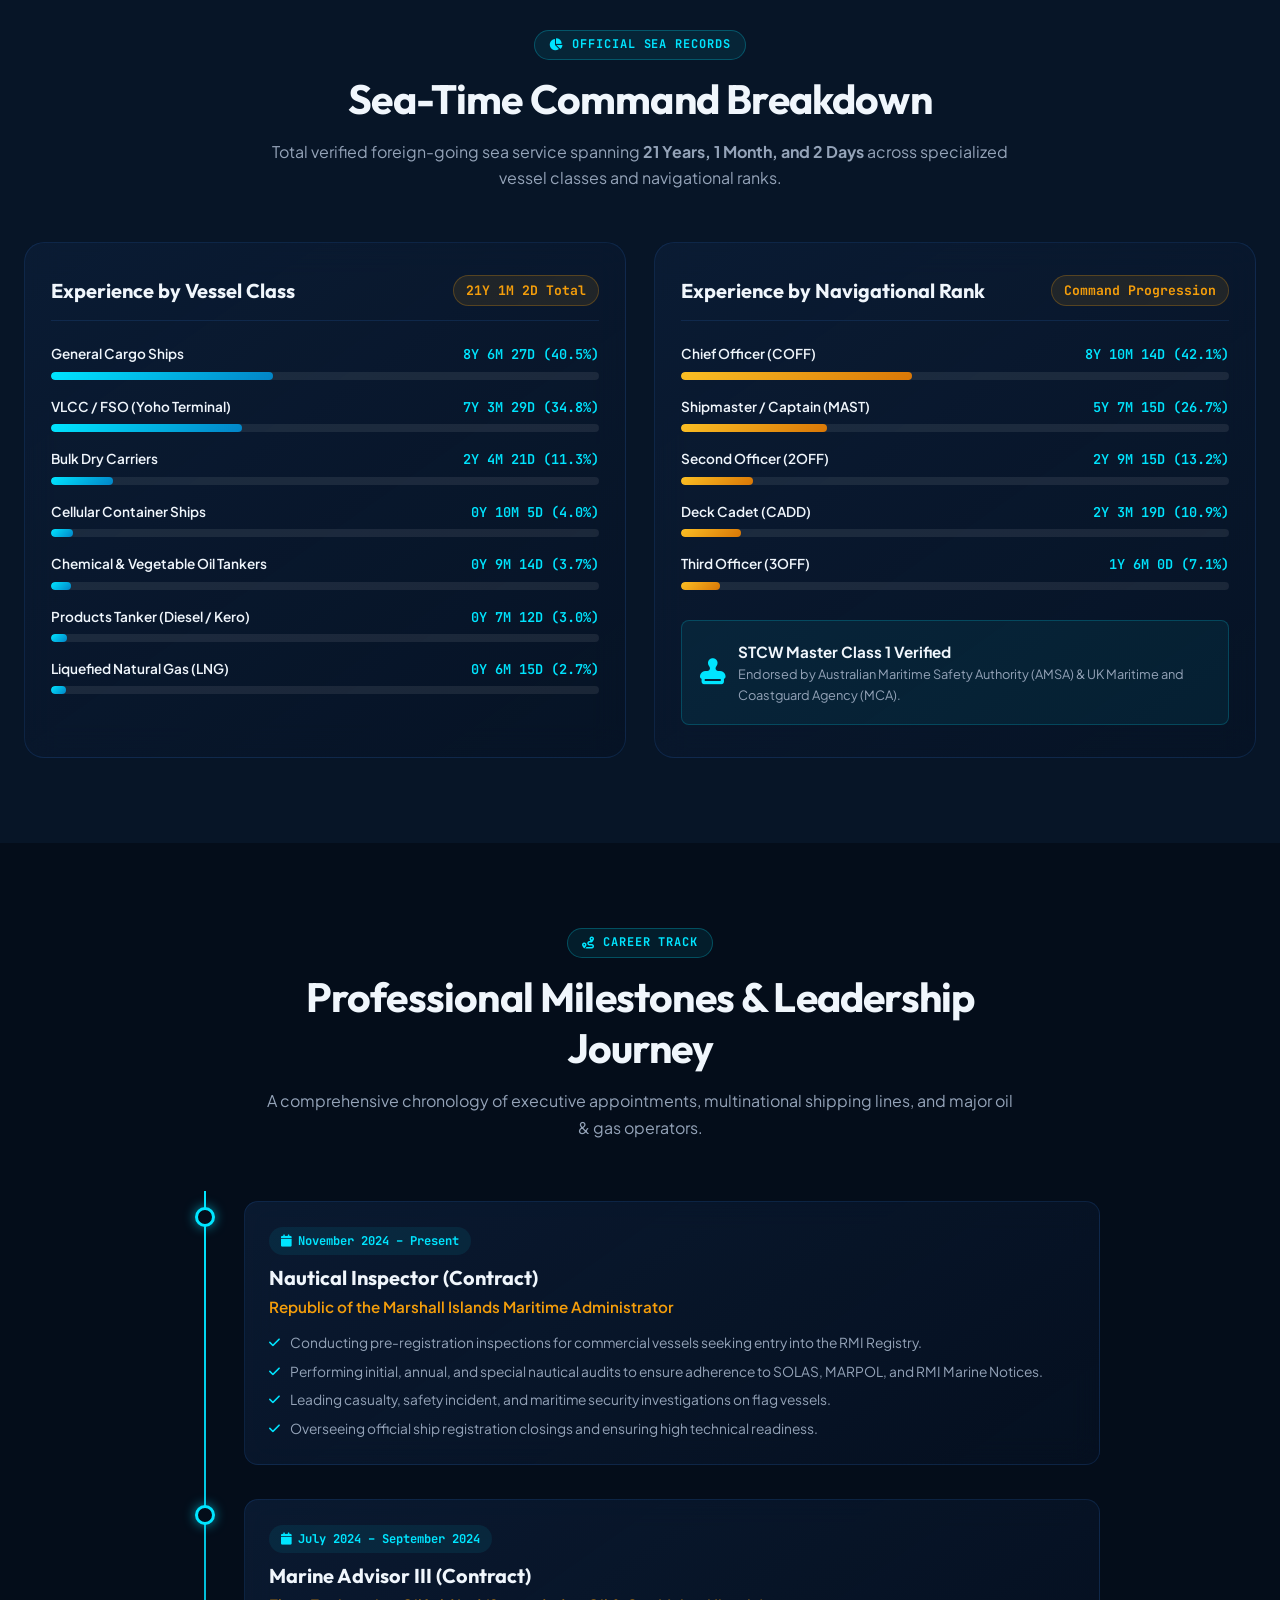
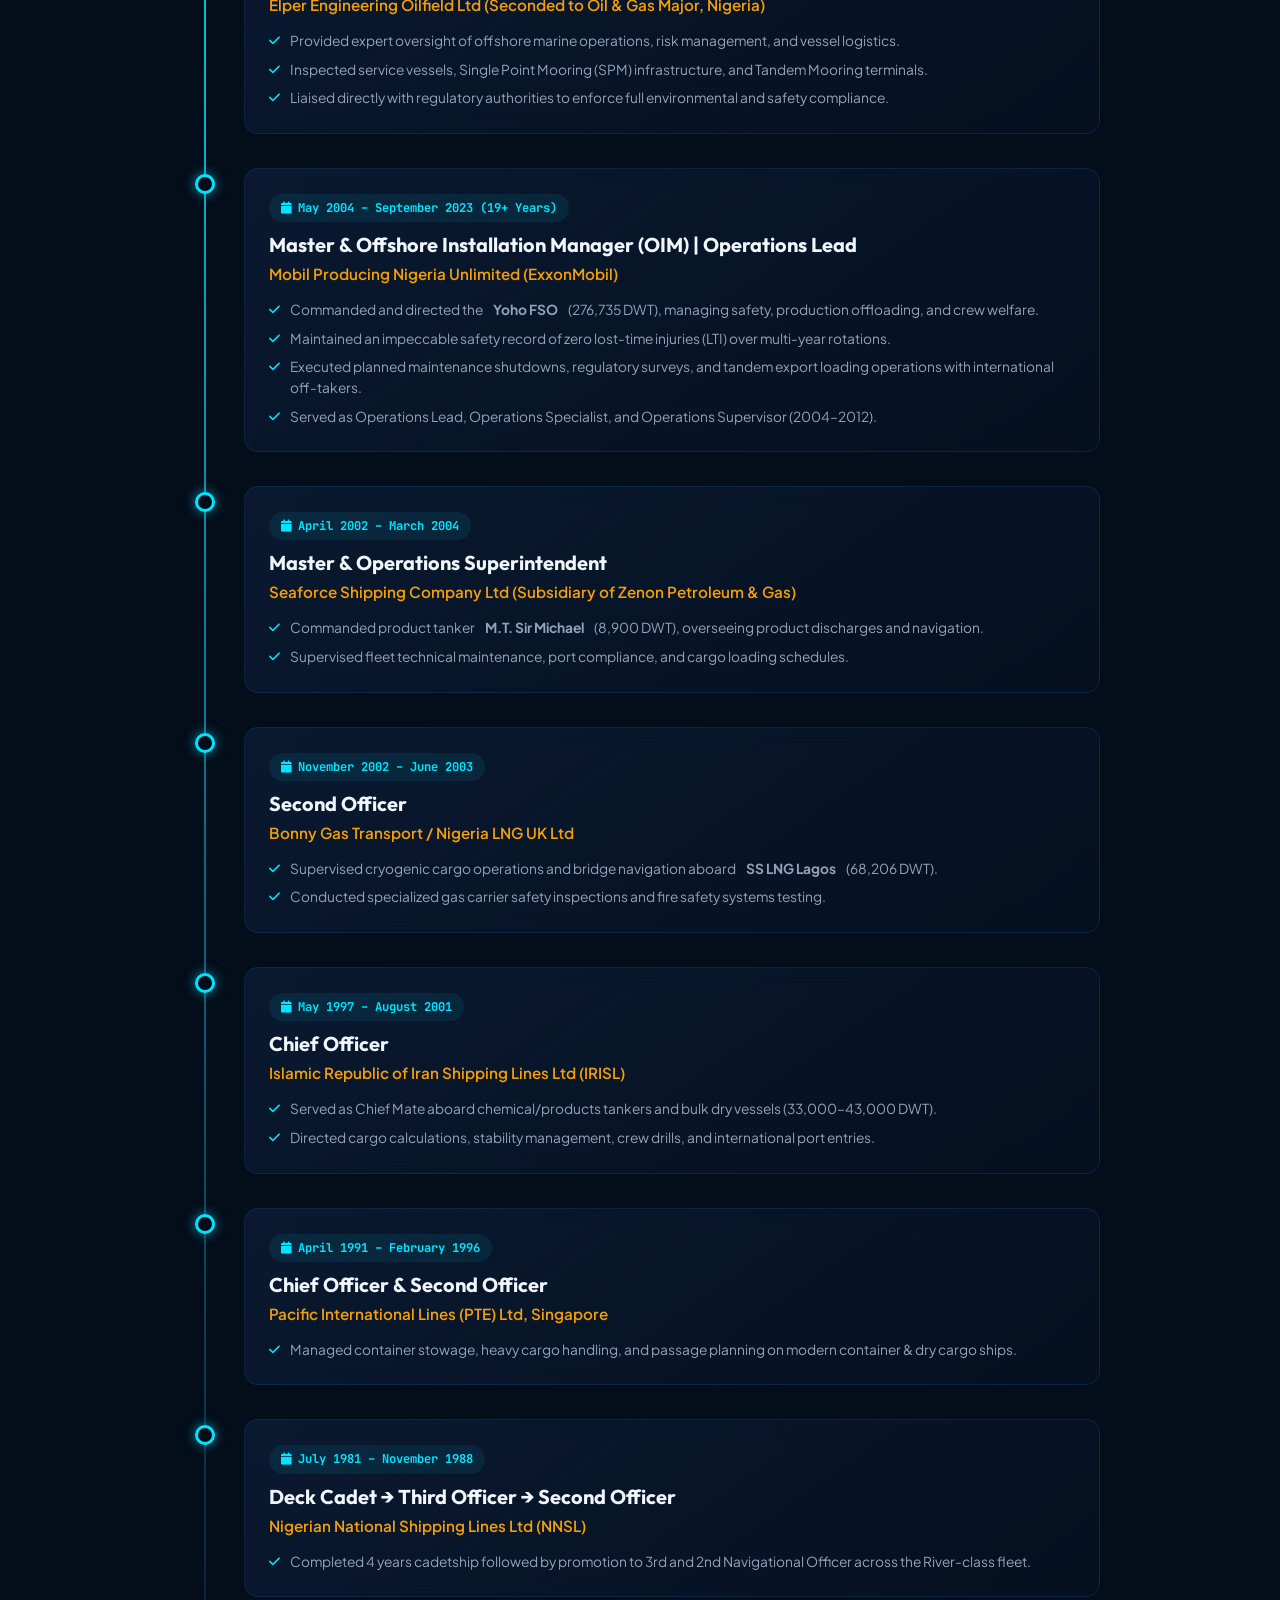
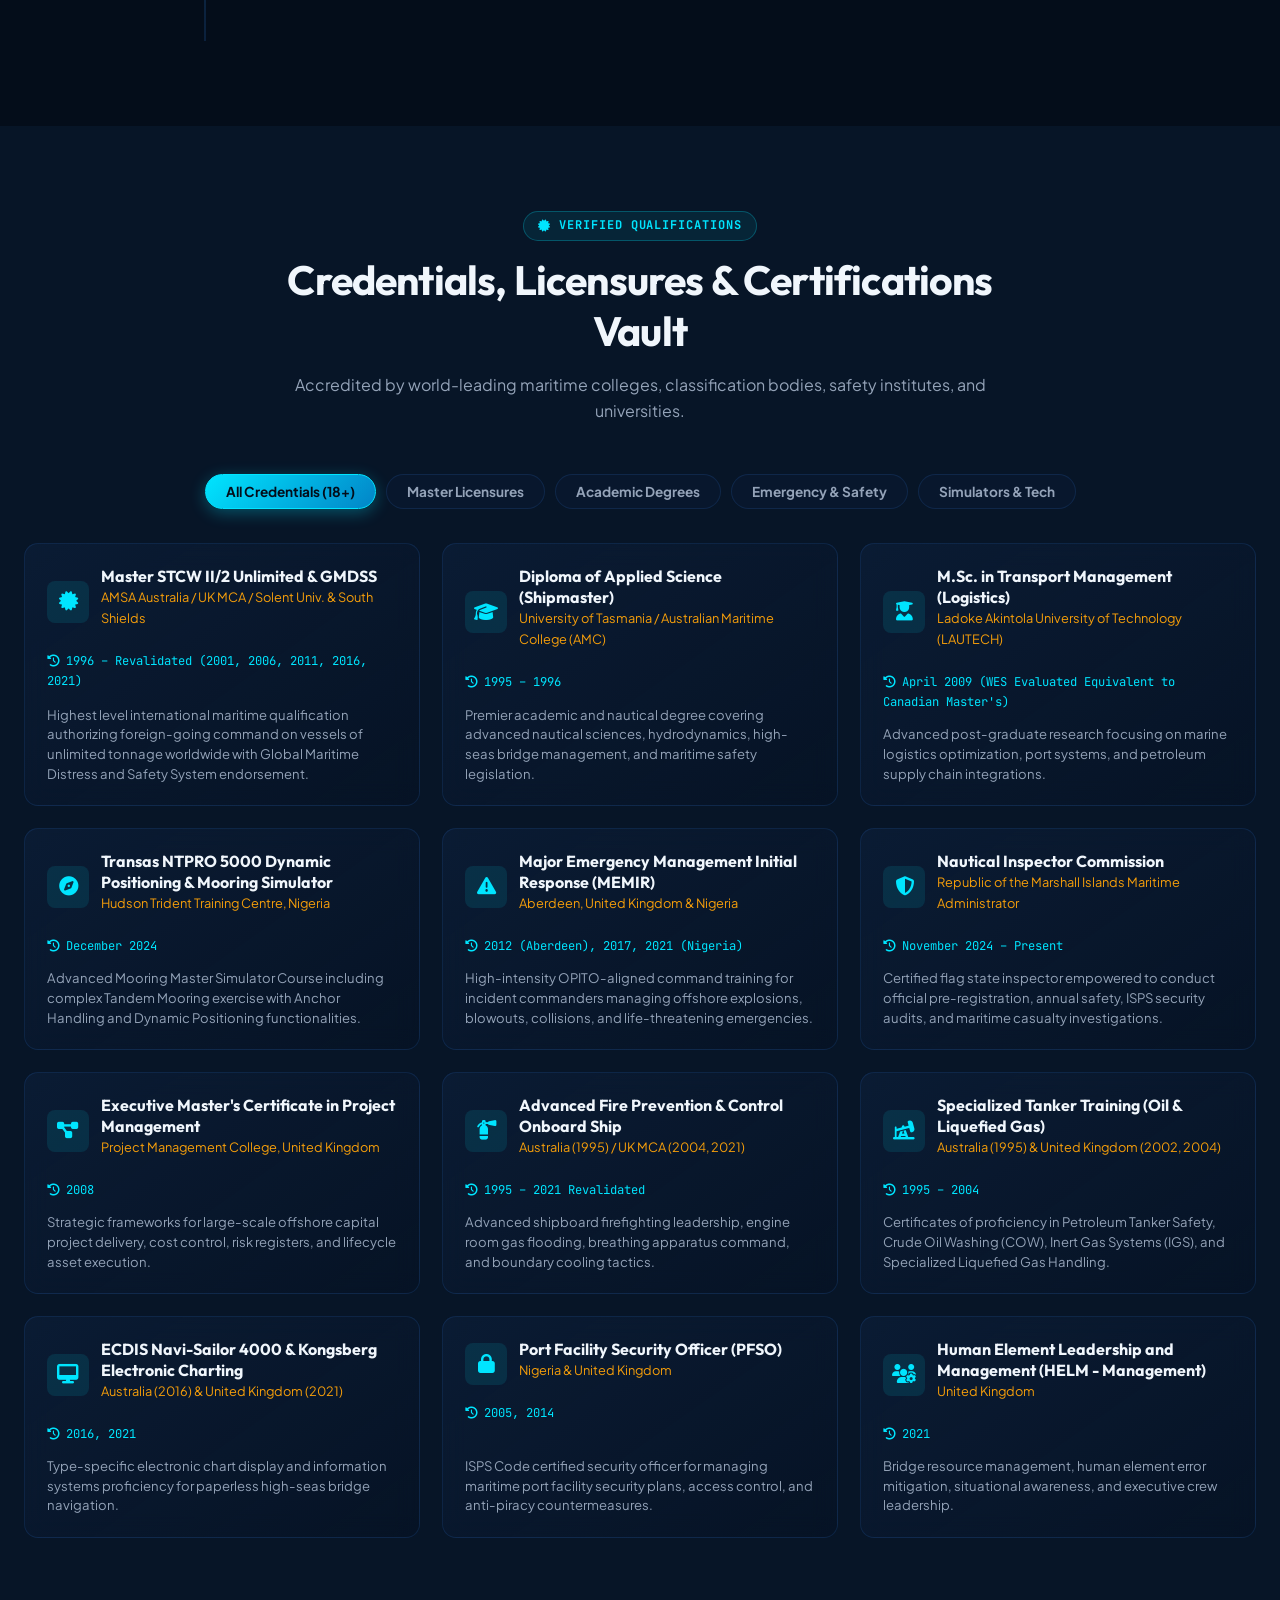
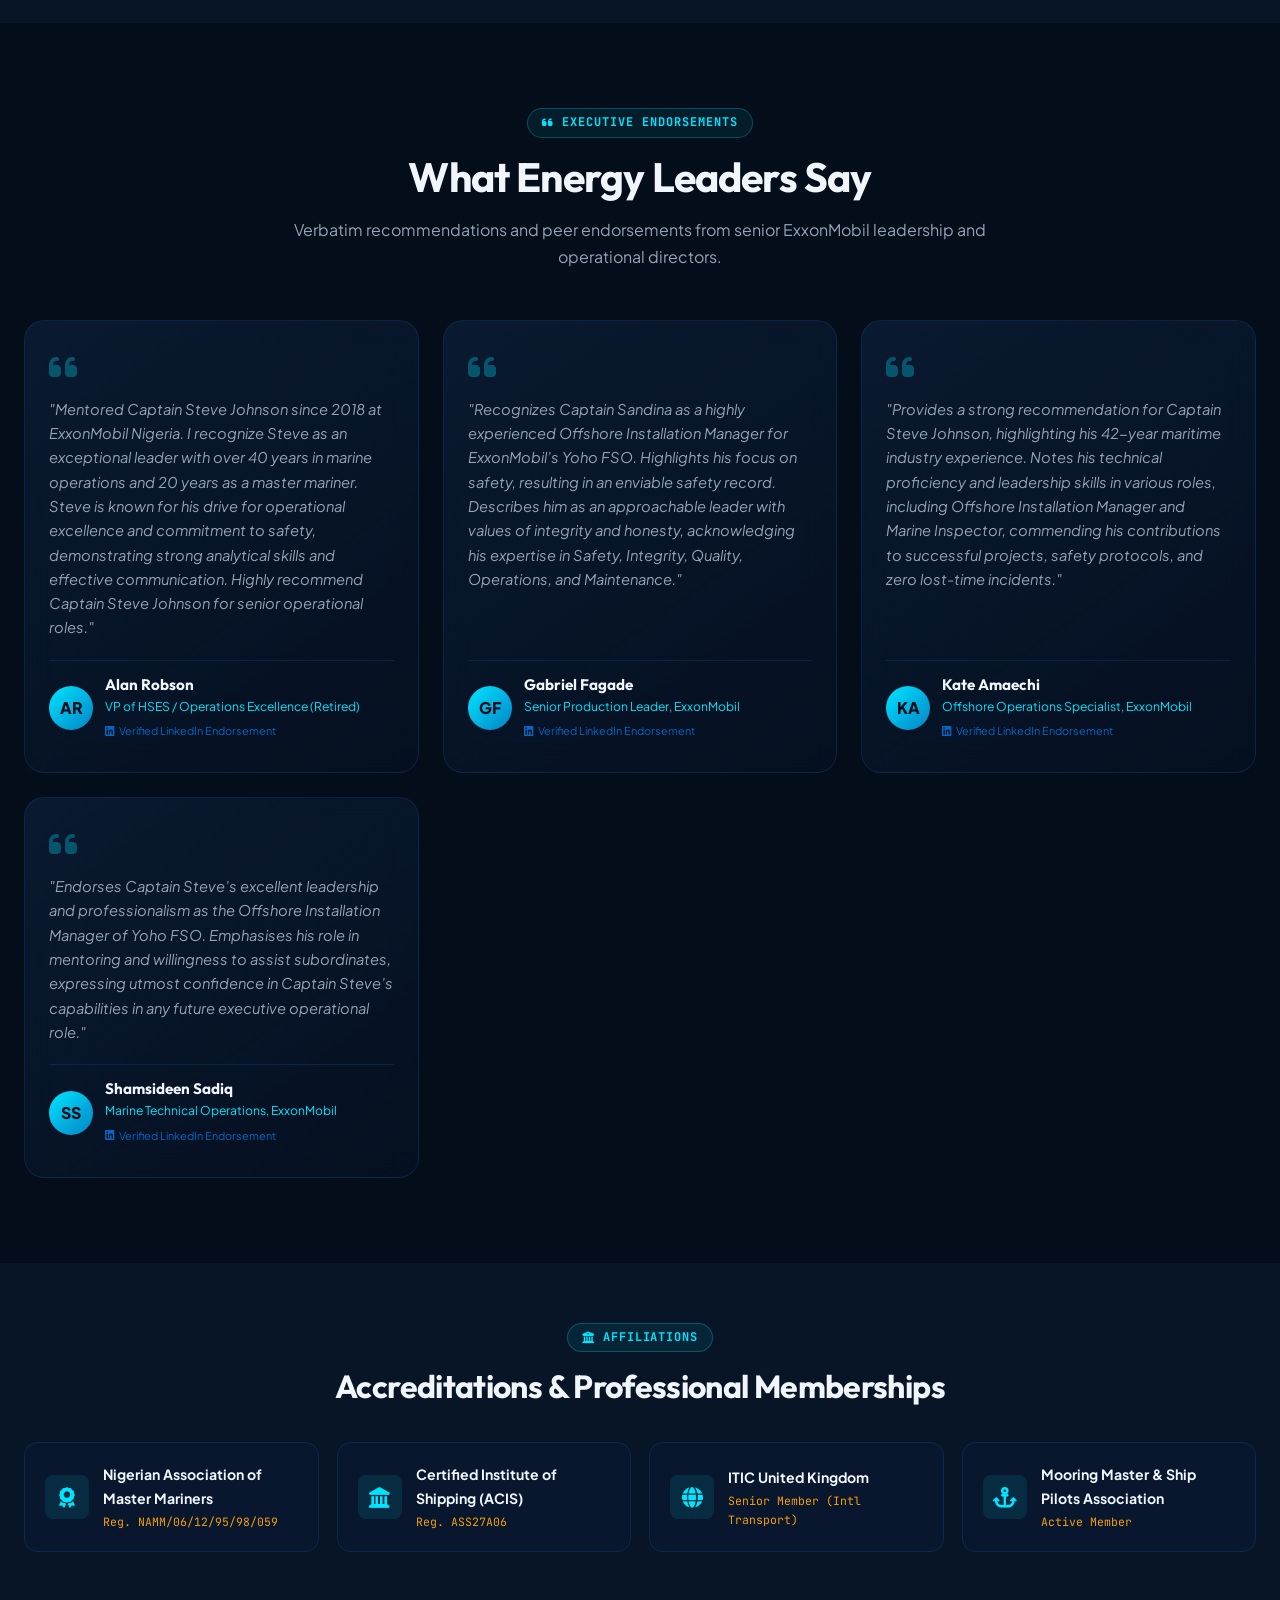
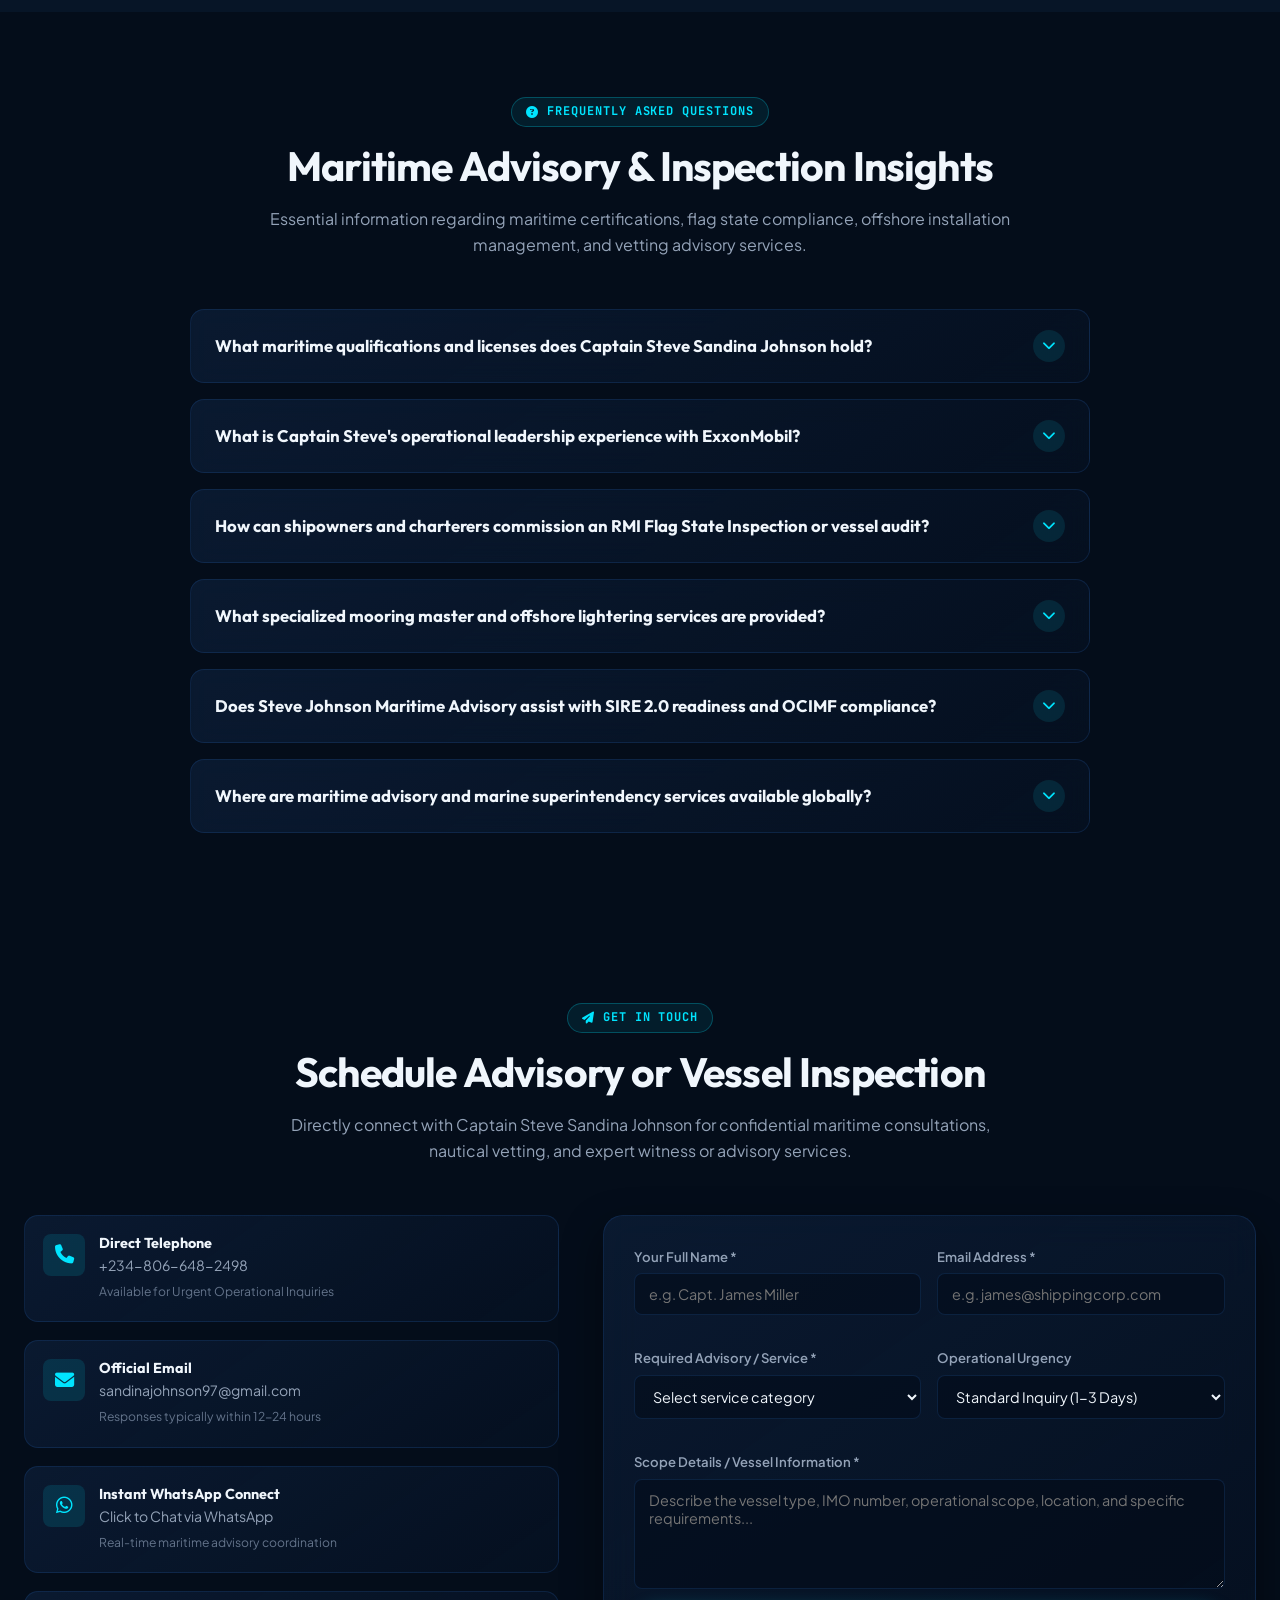
==== commit d382c5b6: "SEO optimized" ====
--- a/index.html
+++ b/index.html
@@ -3,22 +3,55 @@
 <head>
   <meta charset="UTF-8">
   <meta name="viewport" content="width=device-width, initial-scale=1.0">
+  
+  <!-- SEO Title & Meta Description -->
   <title>Capt. Steve Sandina Johnson | Master Mariner, Mooring Master & Maritime Consultant</title>
-  
-  <!-- Primary Meta Tags -->
-  <meta name="title" content="Capt. Steve Sandina Johnson | Master Mariner & Maritime Consultant">
-  <meta name="description" content="42+ Years of Global Maritime Excellence in Commanding Vessels, Offshore Terminal Operations (VLCC/FSO), Flag State Nautical Inspections (RMI), and Maritime Logistics.">
-  <meta name="keywords" content="Steve Johnson Maritime, Master Mariner, Mooring Master, Offshore Installation Manager, ExxonMobil Yoho FSO, RMI Nautical Inspector, STCW II/2, Maritime Consultant">
+  <meta name="title" content="Capt. Steve Sandina Johnson | Master Mariner, Mooring Master & Maritime Consultant">
+  <meta name="description" content="42+ Years of Global Maritime Command: STCW II/2 Unlimited Master Mariner, ExxonMobil Yoho FSO Mooring Master, and Republic of the Marshall Islands (RMI) Nautical Inspector. Specialized in Offshore Operations, SIRE 2.0 Audits, and Marine Advisory.">
+  <meta name="keywords" content="Capt Steve Sandina Johnson, Master Mariner Nigeria, Mooring Master, Offshore Installation Manager, ExxonMobil Yoho FSO, RMI Nautical Inspector, STCW II/2 Unlimited, Maritime Consultant Lagos, SIRE 2.0 Readiness, STS Lightering, Flag State Vessel Inspection, Marine Assurance">
   <meta name="author" content="Capt. Steve Sandina Johnson">
-
-  <!-- Open Graph / Facebook -->
+  <meta name="robots" content="index, follow, max-snippet:-1, max-image-preview:large, max-video-preview:-1">
+  <meta name="googlebot" content="index, follow, max-snippet:-1, max-image-preview:large, max-video-preview:-1">
+
+  <!-- Canonical URL -->
+  <link rel="canonical" href="https://stevejohnsonmaritime.com/">
+
+  <!-- Geo & Regional Tags -->
+  <meta name="geo.region" content="NG-LA">
+  <meta name="geo.placename" content="Lagos, Nigeria">
+  <meta name="geo.position" content="6.5244;3.3792">
+  <meta name="ICBM" content="6.5244, 3.3792">
+
+  <!-- Theme & Mobile Web App Manifest -->
+  <meta name="theme-color" content="#040d1a">
+  <meta name="apple-mobile-web-app-capable" content="yes">
+  <meta name="apple-mobile-web-app-status-bar-style" content="black-translucent">
+  <meta name="apple-mobile-web-app-title" content="Steve Johnson Maritime">
+  <link rel="manifest" href="site.webmanifest">
+
+  <!-- Open Graph / Facebook Meta Tags -->
   <meta property="og:type" content="website">
   <meta property="og:url" content="https://stevejohnsonmaritime.com/">
-  <meta property="og:title" content="Capt. Steve Sandina Johnson | Master Mariner & Maritime Consultant">
-  <meta property="og:description" content="42+ Years of Global Maritime Excellence in Commanding Vessels, Offshore Operations, and Flag State Inspections.">
-  <meta property="og:image" content="assets/images/hero_vlcc.jpg">
-
-  <!-- Google Fonts & Font Awesome CDN -->
+  <meta property="og:site_name" content="Steve Johnson Maritime Advisory">
+  <meta property="og:locale" content="en_US">
+  <meta property="og:title" content="Capt. Steve Sandina Johnson | Master Mariner, Mooring Master & Maritime Consultant">
+  <meta property="og:description" content="42+ Years of Global Maritime Command: STCW II/2 Unlimited Master Mariner, ExxonMobil Yoho FSO Mooring Master, and RMI Flag State Nautical Inspector.">
+  <meta property="og:image" content="https://stevejohnsonmaritime.com/assets/images/hero_vlcc.jpg">
+  <meta property="og:image:secure_url" content="https://stevejohnsonmaritime.com/assets/images/hero_vlcc.jpg">
+  <meta property="og:image:type" content="image/jpeg">
+  <meta property="og:image:width" content="1200">
+  <meta property="og:image:height" content="630">
+  <meta property="og:image:alt" content="Capt. Steve Sandina Johnson - Master Mariner and Maritime Advisory">
+
+  <!-- Twitter Card Meta Tags -->
+  <meta name="twitter:card" content="summary_large_image">
+  <meta name="twitter:url" content="https://stevejohnsonmaritime.com/">
+  <meta name="twitter:title" content="Capt. Steve Sandina Johnson | Master Mariner & Maritime Consultant">
+  <meta name="twitter:description" content="42+ Years of Global Maritime Excellence: Master Mariner, ExxonMobil Yoho FSO OIM, and RMI Flag State Nautical Inspector.">
+  <meta name="twitter:image" content="https://stevejohnsonmaritime.com/assets/images/hero_vlcc.jpg">
+  <meta name="twitter:image:alt" content="Capt. Steve Sandina Johnson Maritime Advisory">
+
+  <!-- Preconnect & Fonts -->
   <link rel="preconnect" href="https://fonts.googleapis.com">
   <link rel="preconnect" href="https://fonts.gstatic.com" crossorigin>
   <link href="https://fonts.googleapis.com/css2?family=JetBrains+Mono:wght@400;500;700&family=Outfit:wght@400;500;600;700;800;900&family=Plus+Jakarta+Sans:wght@300;400;500;600;700;800&display=swap" rel="stylesheet">
@@ -26,24 +59,250 @@
 
   <!-- Favicon -->
   <link rel="icon" type="image/jpeg" href="assets/images/logo.jpg">
+  <link rel="apple-touch-icon" href="assets/images/logo.jpg">
 
   <!-- Stylesheet -->
   <link rel="stylesheet" href="styles.css">
 
-  <!-- Structured Data JSON-LD -->
+  <!-- Comprehensive Schema.org JSON-LD Graph -->
   <script type="application/ld+json">
   {
     "@context": "https://schema.org",
-    "@type": "Person",
-    "name": "Capt. Steve Sandina Johnson",
-    "jobTitle": "Master Mariner, Mooring Master & Maritime Consultant",
-    "worksFor": {
-      "@type": "Organization",
-      "name": "Steve Johnson Maritime Advisory"
-    },
-    "url": "https://stevejohnsonmaritime.com/",
-    "sameAs": [
-      "https://ng.bold.pro/my/captainstevesandinajohnson"
+    "@graph": [
+      {
+        "@type": "WebSite",
+        "@id": "https://stevejohnsonmaritime.com/#website",
+        "url": "https://stevejohnsonmaritime.com/",
+        "name": "Steve Johnson Maritime",
+        "description": "Master Mariner, Mooring Master, and Flag State Nautical Inspector Advisory.",
+        "publisher": {
+          "@id": "https://stevejohnsonmaritime.com/#person"
+        },
+        "inLanguage": "en-US"
+      },
+      {
+        "@type": "WebPage",
+        "@id": "https://stevejohnsonmaritime.com/#webpage",
+        "url": "https://stevejohnsonmaritime.com/",
+        "name": "Capt. Steve Sandina Johnson | Master Mariner, Mooring Master & Maritime Consultant",
+        "isPartOf": {
+          "@id": "https://stevejohnsonmaritime.com/#website"
+        },
+        "about": {
+          "@id": "https://stevejohnsonmaritime.com/#person"
+        },
+        "description": "42+ Years of Global Maritime Command: STCW II/2 Unlimited Master Mariner, ExxonMobil Yoho FSO Mooring Master, and Republic of the Marshall Islands (RMI) Nautical Inspector.",
+        "breadcrumb": {
+          "@id": "https://stevejohnsonmaritime.com/#breadcrumb"
+        },
+        "inLanguage": "en-US"
+      },
+      {
+        "@type": "BreadcrumbList",
+        "@id": "https://stevejohnsonmaritime.com/#breadcrumb",
+        "itemListElement": [
+          {
+            "@type": "ListItem",
+            "position": 1,
+            "name": "Home",
+            "item": "https://stevejohnsonmaritime.com/"
+          }
+        ]
+      },
+      {
+        "@type": "Person",
+        "@id": "https://stevejohnsonmaritime.com/#person",
+        "name": "Capt. Steve Sandina Johnson",
+        "alternateName": ["Captain Steve Johnson", "Steve Sandina Johnson"],
+        "jobTitle": "Master Mariner, Mooring Master & Maritime Consultant",
+        "worksFor": {
+          "@type": "Organization",
+          "@id": "https://stevejohnsonmaritime.com/#organization"
+        },
+        "image": "https://stevejohnsonmaritime.com/assets/images/captain_steve_johnson.webp",
+        "url": "https://stevejohnsonmaritime.com/",
+        "telephone": "+2348066482498",
+        "email": "sandinajohnson97@gmail.com",
+        "alumniOf": [
+          {
+            "@type": "EducationalOrganization",
+            "name": "Australian Maritime College (University of Tasmania)"
+          },
+          {
+            "@type": "EducationalOrganization",
+            "name": "South Shields Marine School UK"
+          },
+          {
+            "@type": "EducationalOrganization",
+            "name": "Solent University Southampton UK"
+          },
+          {
+            "@type": "EducationalOrganization",
+            "name": "Maritime Academy of Nigeria, Oron"
+          },
+          {
+            "@type": "EducationalOrganization",
+            "name": "Ladoke Akintola University of Technology (LAUTECH)"
+          }
+        ],
+        "hasCredential": [
+          {
+            "@type": "EducationalOccupationalCredential",
+            "name": "Master STCW II/2 Unlimited",
+            "credentialCategory": "Master Mariner Foreign-Going License"
+          },
+          {
+            "@type": "EducationalOccupationalCredential",
+            "name": "Republic of Marshall Islands (RMI) Nautical Inspector Commission",
+            "credentialCategory": "Flag State Nautical Inspector"
+          },
+          {
+            "@type": "EducationalOccupationalCredential",
+            "name": "Major Emergency Management Initial Response (MEMIR)",
+            "credentialCategory": "Offshore Emergency Response Certification"
+          },
+          {
+            "@type": "EducationalOccupationalCredential",
+            "name": "Transas NTPRO 5000 Simulator Mooring Master & DP Proficiency",
+            "credentialCategory": "Simulator Certification"
+          }
+        ],
+        "knowsAbout": [
+          "Master Mariner Vessel Command",
+          "Offshore Terminal & Mooring Master Operations",
+          "ExxonMobil Yoho FSO Management",
+          "Flag State Nautical Inspections (RMI)",
+          "SIRE 2.0 Tanker Vetting & Audits",
+          "Single Point Mooring (SPM)",
+          "Ship-to-Ship (STS) Lightering",
+          "Maritime Safety Management (ISM & ISPS)",
+          "Maritime Logistics & Supply Chain Optimization"
+        ],
+        "sameAs": [
+          "https://ng.bold.pro/my/captainstevesandinajohnson",
+          "https://wa.me/2348066482498"
+        ]
+      },
+      {
+        "@type": ["ProfessionalService", "Organization"],
+        "@id": "https://stevejohnsonmaritime.com/#organization",
+        "name": "Steve Johnson Maritime Advisory",
+        "alternateName": "Steve Johnson Integrated Services Ltd.",
+        "url": "https://stevejohnsonmaritime.com/",
+        "logo": "https://stevejohnsonmaritime.com/assets/images/logo.jpg",
+        "image": "https://stevejohnsonmaritime.com/assets/images/hero_vlcc.jpg",
+        "description": "Premier maritime consultancy, flag state nautical inspections, mooring master operations, SIRE 2.0 gap analysis, and marine assurance advisory.",
+        "telephone": "+2348066482498",
+        "email": "sandinajohnson97@gmail.com",
+        "priceRange": "$$$$",
+        "address": {
+          "@type": "PostalAddress",
+          "addressLocality": "Lagos",
+          "addressCountry": "NG"
+        },
+        "founder": {
+          "@id": "https://stevejohnsonmaritime.com/#person"
+        },
+        "areaServed": [
+          "Global",
+          "West Africa",
+          "United Kingdom",
+          "Marshall Islands",
+          "Asia-Pacific"
+        ],
+        "hasOfferCatalog": {
+          "@type": "OfferCatalog",
+          "name": "Maritime Advisory & Operational Services",
+          "itemListElement": [
+            {
+              "@type": "Offer",
+              "itemOffered": {
+                "@type": "Service",
+                "name": "Mooring Master & Deepwater Terminal Operations",
+                "description": "SPM and tandem mooring operations for VLCC / Suezmax tankers, STS transfers, and harbor pilotage."
+              }
+            },
+            {
+              "@type": "Offer",
+              "itemOffered": {
+                "@type": "Service",
+                "name": "RMI Flag State Nautical Inspections & Ship Vetting",
+                "description": "Commissioned Republic of Marshall Islands audits, pre-registration surveys, casualty investigations, and SIRE 2.0 readiness."
+              }
+            },
+            {
+              "@type": "Offer",
+              "itemOffered": {
+                "@type": "Service",
+                "name": "Offshore Installation Management (OIM) & Marine Assurance",
+                "description": "Specialist advisory for FSO/FPSO operations, marine warranty surveys, DP audits, and MEMIR emergency protocols."
+              }
+            },
+            {
+              "@type": "Offer",
+              "itemOffered": {
+                "@type": "Service",
+                "name": "Maritime Logistics, Port Operations & Supply Chain",
+                "description": "Port captaincy, cargo superintendency, freight risk optimization, and marine terminal logistics strategy."
+              }
+            }
+          ]
+        }
+      },
+      {
+        "@type": "FAQPage",
+        "@id": "https://stevejohnsonmaritime.com/#faq",
+        "mainEntity": [
+          {
+            "@type": "Question",
+            "name": "What maritime qualifications and licenses does Captain Steve Sandina Johnson hold?",
+            "acceptedAnswer": {
+              "@type": "Answer",
+              "text": "Captain Steve Sandina Johnson holds an STCW II/2 Master Mariner Unlimited foreign-going license (valid for vessels of any gross tonnage worldwide), a Diploma of Applied Science in Shipmaster from the Australian Maritime College (University of Tasmania), an M.Sc. in Transport Management (Logistics) from LAUTECH, an official Commission as a Nautical Inspector for the Republic of the Marshall Islands (RMI), Major Emergency Management Initial Response (MEMIR) certification from Aberdeen UK, and Transas NTPRO 5000 Dynamic Positioning & Mooring Simulator proficiency."
+            }
+          },
+          {
+            "@type": "Question",
+            "name": "What is Captain Steve's operational leadership experience with ExxonMobil?",
+            "acceptedAnswer": {
+              "@type": "Answer",
+              "text": "Captain Steve served 20 years with ExxonMobil (MPNU) as Master and Offshore Installation Manager (OIM) aboard the Yoho FSO (276,735 DWT), leading tandem mooring, SPM offloading, continuous crude storage, export tanker berthing, and offshore crew safety with an unblemished zero lost-time incident (LTI) safety record."
+            }
+          },
+          {
+            "@type": "Question",
+            "name": "How can shipowners and charterers commission an RMI Flag State Inspection or vessel audit?",
+            "acceptedAnswer": {
+              "@type": "Answer",
+              "text": "Flag State inspections, pre-registration audits, periodic safety surveys, and incident investigations under the Republic of the Marshall Islands (RMI) maritime administration can be scheduled directly via the website consultation portal or by direct email to sandinajohnson97@gmail.com and WhatsApp at +234-806-648-2498."
+            }
+          },
+          {
+            "@type": "Question",
+            "name": "What specialized mooring master and offshore lightering services are provided?",
+            "acceptedAnswer": {
+              "@type": "Answer",
+              "text": "Services include Mooring Master command for Single Point Mooring (SPM), tandem berthing at offshore FSO/FPSO installations, Ship-to-Ship (STS) lightering and transfer management, deepwater navigation coordination, and terminal harbor pilotage for VLCC, Suezmax, Aframax, and LNG carriers."
+            }
+          },
+          {
+            "@type": "Question",
+            "name": "Does Steve Johnson Maritime Advisory assist with SIRE 2.0 readiness and OCIMF compliance?",
+            "acceptedAnswer": {
+              "@type": "Answer",
+              "text": "Yes. We offer comprehensive SIRE 2.0 gap analysis, human-factors assessment, crew vetting interview preparation, ISM/ISPS safety management audits, and pre-vetting inspections to ensure tankers and offshore vessels achieve optimal vetting performance."
+            }
+          },
+          {
+            "@type": "Question",
+            "name": "Where are maritime advisory and marine superintendency services available globally?",
+            "acceptedAnswer": {
+              "@type": "Answer",
+              "text": "While operationally based in Lagos, Nigeria, Captain Steve Johnson and Steve Johnson Integrated Services provide global deployment across West Africa (Gulf of Guinea), the United Kingdom, Europe, the Middle East, and Asia-Pacific for offshore advisory, casualty investigation, and vessel audits."
+            }
+          }
+        ]
+      }
     ]
   }
   </script>
@@ -53,8 +312,8 @@
   <!-- Top Announcement Navigation Bar -->
   <header class="navbar" id="navbar">
     <div class="container nav-container">
-      <a href="#home" class="brand-logo">
-        <img src="assets/images/logo.jpg" alt="Steve Johnson Maritime Logo" class="brand-img">
+      <a href="#home" class="brand-logo" aria-label="Steve Johnson Maritime Homepage">
+        <img src="assets/images/logo.jpg" alt="Steve Johnson Maritime Logo" class="brand-img" width="48" height="48">
         <div class="brand-text">
           <span class="brand-title">Steve Johnson</span>
           <span class="brand-sub">Maritime Advisory</span>
@@ -70,6 +329,7 @@
         <li><a href="#analytics" class="nav-link">Sea-Time</a></li>
         <li><a href="#timeline" class="nav-link">Career</a></li>
         <li><a href="#credentials" class="nav-link">Credentials</a></li>
+        <li><a href="#faq" class="nav-link">FAQ</a></li>
         <li><a href="company-profile.html" class="nav-link" style="color: var(--accent-gold); font-weight: 700;">Company Profile</a></li>
         <li><a href="#contact" class="nav-link">Contact</a></li>
       </ul>
@@ -169,7 +429,7 @@
             </div>
 
             <div class="portrait-inner">
-              <img src="assets/images/captain_steve_johnson.webp" alt="Captain Steve Sandina Johnson in Captain Uniform" width="400" height="500">
+              <img src="assets/images/captain_steve_johnson.webp" alt="Capt. Steve Sandina Johnson - Master Mariner STCW II/2 Unlimited, Mooring Master and Flag State Nautical Inspector" width="400" height="500" fetchpriority="high">
               <div class="portrait-gradient-overlay"></div>
             </div>
 
@@ -978,6 +1238,101 @@
       </div>
     </section>
 
+    <!-- Frequently Asked Questions (FAQ) Section - Google Rich Results & SERP Optimization -->
+    <section class="faq-section" id="faq">
+      <div class="container">
+        <div class="section-header">
+          <span class="section-tag"><i class="fa-solid fa-circle-question"></i> Frequently Asked Questions</span>
+          <h2 class="section-title">Maritime Advisory & Inspection Insights</h2>
+          <p class="section-subtitle">
+            Essential information regarding maritime certifications, flag state compliance, offshore installation management, and vetting advisory services.
+          </p>
+        </div>
+
+        <div class="faq-container">
+          <div class="faq-list">
+            <!-- FAQ Item 1 -->
+            <div class="faq-item">
+              <button class="faq-question-btn" type="button" aria-expanded="false">
+                <span>What maritime qualifications and licenses does Captain Steve Sandina Johnson hold?</span>
+                <span class="faq-icon"><i class="fa-solid fa-chevron-down"></i></span>
+              </button>
+              <div class="faq-answer">
+                <p>
+                  Captain Steve Sandina Johnson holds an <strong>STCW II/2 Master Mariner Unlimited</strong> foreign-going license (valid for vessels of any gross tonnage worldwide), a Diploma of Applied Science in Shipmaster from the Australian Maritime College (University of Tasmania), an M.Sc. in Transport Management (Logistics) from LAUTECH, an official Commission as a <strong>Nautical Inspector for the Republic of the Marshall Islands (RMI)</strong>, Major Emergency Management Initial Response (MEMIR) certification from Aberdeen UK, and Transas NTPRO 5000 Dynamic Positioning & Mooring Simulator proficiency.
+                </p>
+              </div>
+            </div>
+
+            <!-- FAQ Item 2 -->
+            <div class="faq-item">
+              <button class="faq-question-btn" type="button" aria-expanded="false">
+                <span>What is Captain Steve's operational leadership experience with ExxonMobil?</span>
+                <span class="faq-icon"><i class="fa-solid fa-chevron-down"></i></span>
+              </button>
+              <div class="faq-answer">
+                <p>
+                  Captain Steve served <strong>20 years with ExxonMobil (MPNU)</strong> as Master and Offshore Installation Manager (OIM) aboard the Yoho FSO (276,735 DWT), leading tandem mooring, Single Point Mooring (SPM) offloading, continuous crude storage, export tanker berthing, and offshore crew safety with an unblemished <strong>zero lost-time incident (LTI) safety record</strong>.
+                </p>
+              </div>
+            </div>
+
+            <!-- FAQ Item 3 -->
+            <div class="faq-item">
+              <button class="faq-question-btn" type="button" aria-expanded="false">
+                <span>How can shipowners and charterers commission an RMI Flag State Inspection or vessel audit?</span>
+                <span class="faq-icon"><i class="fa-solid fa-chevron-down"></i></span>
+              </button>
+              <div class="faq-answer">
+                <p>
+                  Flag State inspections, pre-registration audits, periodic safety surveys, and incident investigations under the Republic of the Marshall Islands (RMI) maritime administration can be scheduled directly via our consultation booking form, email at <a href="mailto:sandinajohnson97@gmail.com" style="color: var(--accent-cyan);">sandinajohnson97@gmail.com</a>, or instant WhatsApp at <a href="https://wa.me/2348066482498" target="_blank" rel="noopener noreferrer" style="color: var(--accent-cyan);">+234-806-648-2498</a>.
+                </p>
+              </div>
+            </div>
+
+            <!-- FAQ Item 4 -->
+            <div class="faq-item">
+              <button class="faq-question-btn" type="button" aria-expanded="false">
+                <span>What specialized mooring master and offshore lightering services are provided?</span>
+                <span class="faq-icon"><i class="fa-solid fa-chevron-down"></i></span>
+              </button>
+              <div class="faq-answer">
+                <p>
+                  Services include Mooring Master command for Single Point Mooring (SPM), tandem berthing at offshore FSO/FPSO installations, Ship-to-Ship (STS) lightering and transfer management, deepwater navigation coordination, and terminal harbor pilotage for VLCC, Suezmax, Aframax, and LNG carriers.
+                </p>
+              </div>
+            </div>
+
+            <!-- FAQ Item 5 -->
+            <div class="faq-item">
+              <button class="faq-question-btn" type="button" aria-expanded="false">
+                <span>Does Steve Johnson Maritime Advisory assist with SIRE 2.0 readiness and OCIMF compliance?</span>
+                <span class="faq-icon"><i class="fa-solid fa-chevron-down"></i></span>
+              </button>
+              <div class="faq-answer">
+                <p>
+                  Yes. We offer comprehensive <strong>SIRE 2.0 gap analysis</strong>, human-factors assessment, crew vetting interview preparation, ISM/ISPS safety management audits, and pre-vetting inspections to ensure tankers and offshore vessels achieve optimal vetting performance with zero major observations.
+                </p>
+              </div>
+            </div>
+
+            <!-- FAQ Item 6 -->
+            <div class="faq-item">
+              <button class="faq-question-btn" type="button" aria-expanded="false">
+                <span>Where are maritime advisory and marine superintendency services available globally?</span>
+                <span class="faq-icon"><i class="fa-solid fa-chevron-down"></i></span>
+              </button>
+              <div class="faq-answer">
+                <p>
+                  While operationally based in Lagos, Nigeria, Captain Steve Johnson and Steve Johnson Integrated Services provide global deployment across West Africa (Gulf of Guinea), the United Kingdom, Europe, the Middle East, and Asia-Pacific for offshore advisory, casualty investigation, and vessel audits.
+                </p>
+              </div>
+            </div>
+          </div>
+        </div>
+      </div>
+    </section>
+
     <!-- Contact & Consultation Booking Suite -->
     <section id="contact">
       <div class="container">
@@ -1107,7 +1462,7 @@
       <div class="footer-grid">
         <div class="footer-brand">
           <div class="brand-logo">
-            <img src="assets/images/logo.jpg" alt="Steve Johnson Maritime Logo" class="brand-img">
+            <img src="assets/images/logo.jpg" alt="Steve Johnson Maritime Logo" class="brand-img" width="48" height="48">
             <div class="brand-text">
               <span class="brand-title">Steve Johnson</span>
               <span class="brand-sub">Maritime Advisory</span>
@@ -1117,10 +1472,10 @@
             Master Mariner, Offshore Installation Manager & Flag State Nautical Inspector with 42+ years of global maritime excellence.
           </p>
           <div class="social-links">
-            <a href="https://ng.bold.pro/my/captainstevesandinajohnson" target="_blank" rel="noopener noreferrer" class="social-link" title="Bold.pro Portfolio"><i class="fa-solid fa-user-tie"></i></a>
-            <a href="https://wa.me/2348066482498" target="_blank" rel="noopener noreferrer" class="social-link" title="WhatsApp"><i class="fa-brands fa-whatsapp"></i></a>
-            <a href="mailto:sandinajohnson97@gmail.com" class="social-link" title="Email"><i class="fa-solid fa-envelope"></i></a>
-            <a href="tel:+2348066482498" class="social-link" title="Call"><i class="fa-solid fa-phone"></i></a>
+            <a href="https://ng.bold.pro/my/captainstevesandinajohnson" target="_blank" rel="noopener noreferrer" class="social-link" title="Bold.pro Portfolio" aria-label="Bold.pro Portfolio"><i class="fa-solid fa-user-tie"></i></a>
+            <a href="https://wa.me/2348066482498" target="_blank" rel="noopener noreferrer" class="social-link" title="WhatsApp" aria-label="WhatsApp"><i class="fa-brands fa-whatsapp"></i></a>
+            <a href="mailto:sandinajohnson97@gmail.com" class="social-link" title="Email" aria-label="Email"><i class="fa-solid fa-envelope"></i></a>
+            <a href="tel:+2348066482498" class="social-link" title="Call" aria-label="Call"><i class="fa-solid fa-phone"></i></a>
           </div>
         </div>
 
@@ -1133,6 +1488,7 @@
             <li><a href="#fleet">Fleet & Commands</a></li>
             <li><a href="#analytics">Sea-Time Analytics</a></li>
             <li><a href="#timeline">Career Track</a></li>
+            <li><a href="#faq">Frequently Asked Questions</a></li>
           </ul>
         </div>
 
--- a/styles.css
+++ b/styles.css
@@ -2385,3 +2385,108 @@
     grid-template-columns: 1fr;
   }
 }
+
+/* ==========================================================================
+   FAQ ACCORDION SECTION (SEO & RICH SNIPPETS)
+   ========================================================================== */
+
+.faq-section {
+  background: var(--bg-primary);
+  position: relative;
+}
+
+.faq-container {
+  max-width: 900px;
+  margin: 0 auto;
+}
+
+.faq-list {
+  display: flex;
+  flex-direction: column;
+  gap: 16px;
+  margin-top: 36px;
+}
+
+.faq-item {
+  background: var(--grad-card);
+  border: 1px solid var(--border-color);
+  border-radius: var(--radius-md);
+  overflow: hidden;
+  transition: all var(--transition-normal);
+  backdrop-filter: blur(12px);
+}
+
+.faq-item:hover {
+  border-color: rgba(0, 229, 255, 0.4);
+}
+
+.faq-item.active {
+  border-color: var(--accent-cyan);
+  box-shadow: 0 4px 20px rgba(0, 229, 255, 0.12);
+}
+
+.faq-question-btn {
+  width: 100%;
+  display: flex;
+  align-items: center;
+  justify-content: space-between;
+  padding: 20px 24px;
+  background: transparent;
+  border: none;
+  color: var(--text-primary);
+  font-family: var(--font-heading);
+  font-size: 1.05rem;
+  font-weight: 700;
+  text-align: left;
+  cursor: pointer;
+  gap: 16px;
+  transition: color var(--transition-fast);
+}
+
+.faq-question-btn:hover {
+  color: var(--accent-cyan);
+}
+
+.faq-item.active .faq-question-btn {
+  color: var(--accent-cyan);
+}
+
+.faq-icon {
+  width: 32px;
+  height: 32px;
+  border-radius: var(--radius-full);
+  background: rgba(0, 229, 255, 0.1);
+  display: flex;
+  align-items: center;
+  justify-content: center;
+  color: var(--accent-cyan);
+  font-size: 0.85rem;
+  flex-shrink: 0;
+  transition: transform var(--transition-normal), background var(--transition-fast);
+}
+
+.faq-item.active .faq-icon {
+  transform: rotate(180deg);
+  background: var(--accent-cyan);
+  color: #040d1a;
+}
+
+.faq-answer {
+  max-height: 0;
+  overflow: hidden;
+  transition: max-height 0.35s cubic-bezier(0.4, 0, 0.2, 1), padding 0.35s ease;
+  padding: 0 24px;
+}
+
+.faq-item.active .faq-answer {
+  max-height: 400px;
+  padding: 0 24px 22px;
+}
+
+.faq-answer p {
+  color: var(--text-secondary);
+  font-size: 0.95rem;
+  line-height: 1.7;
+  margin: 0;
+}
+
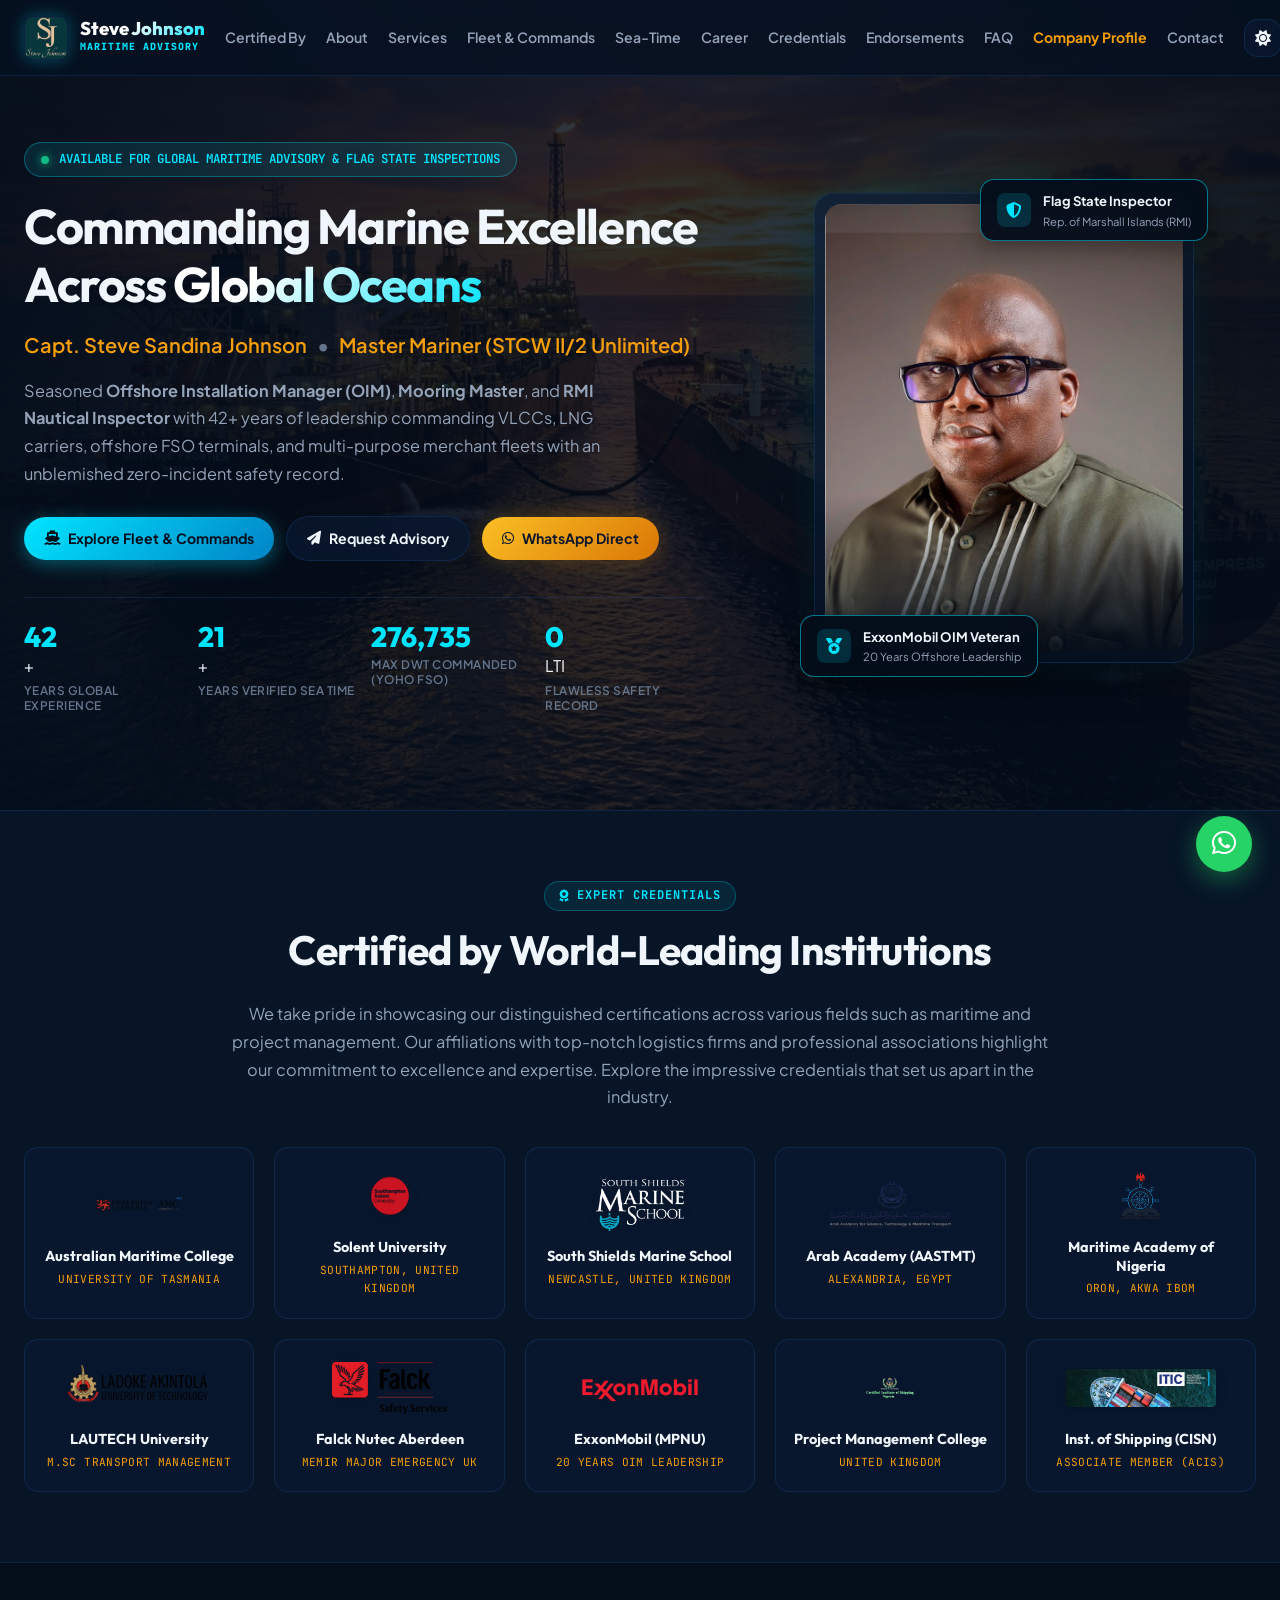
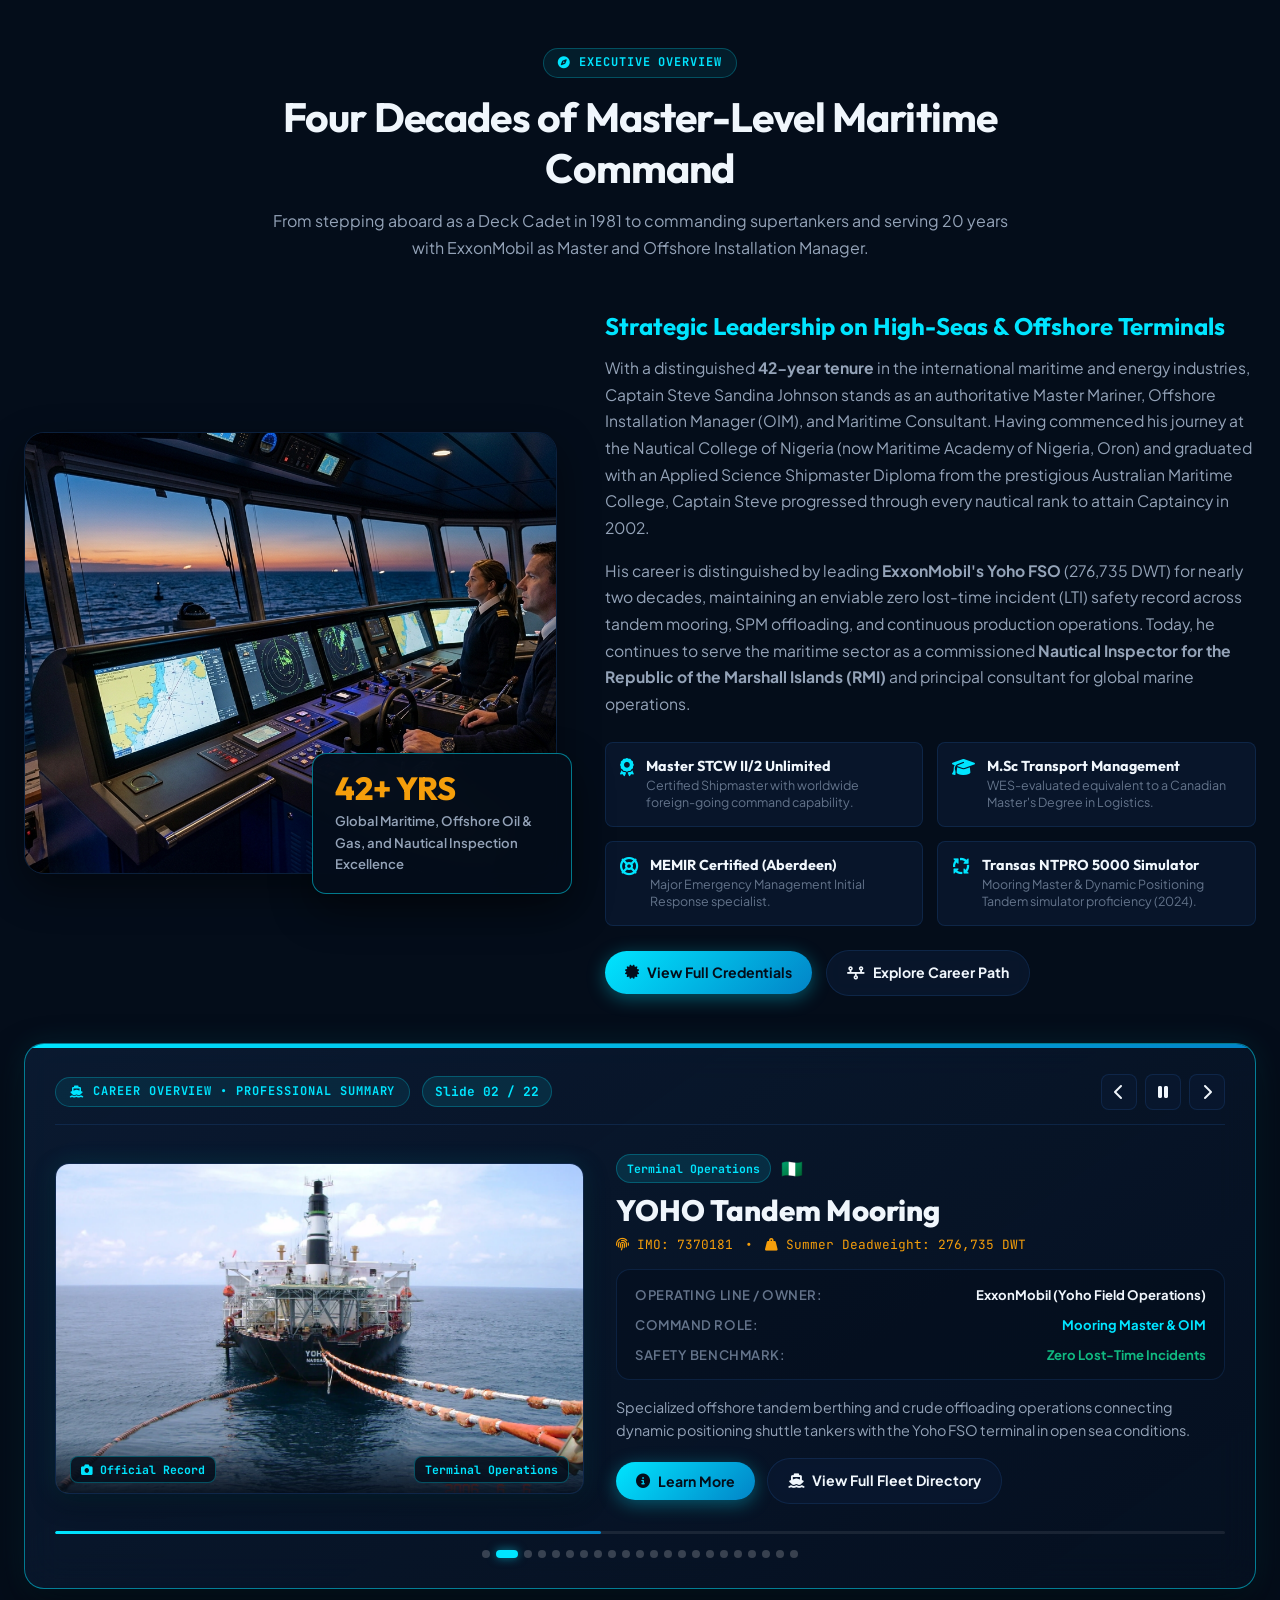
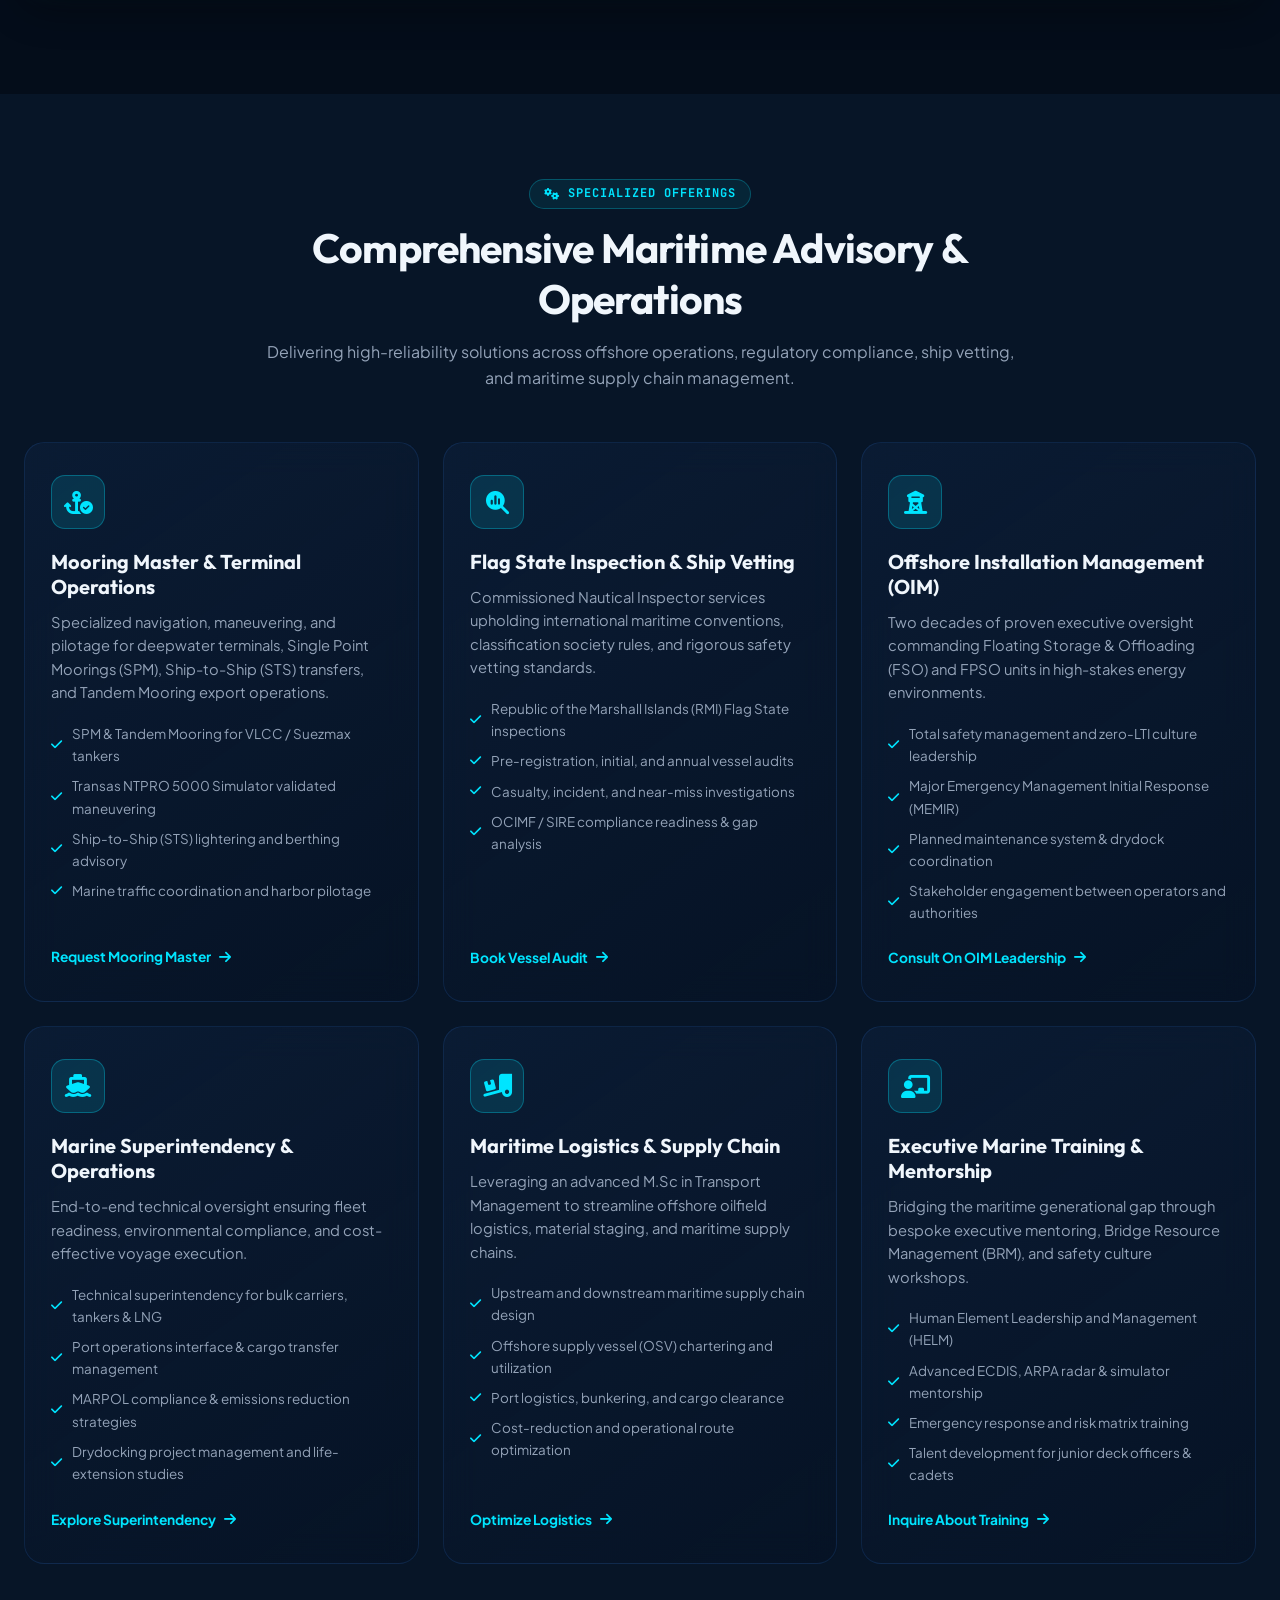
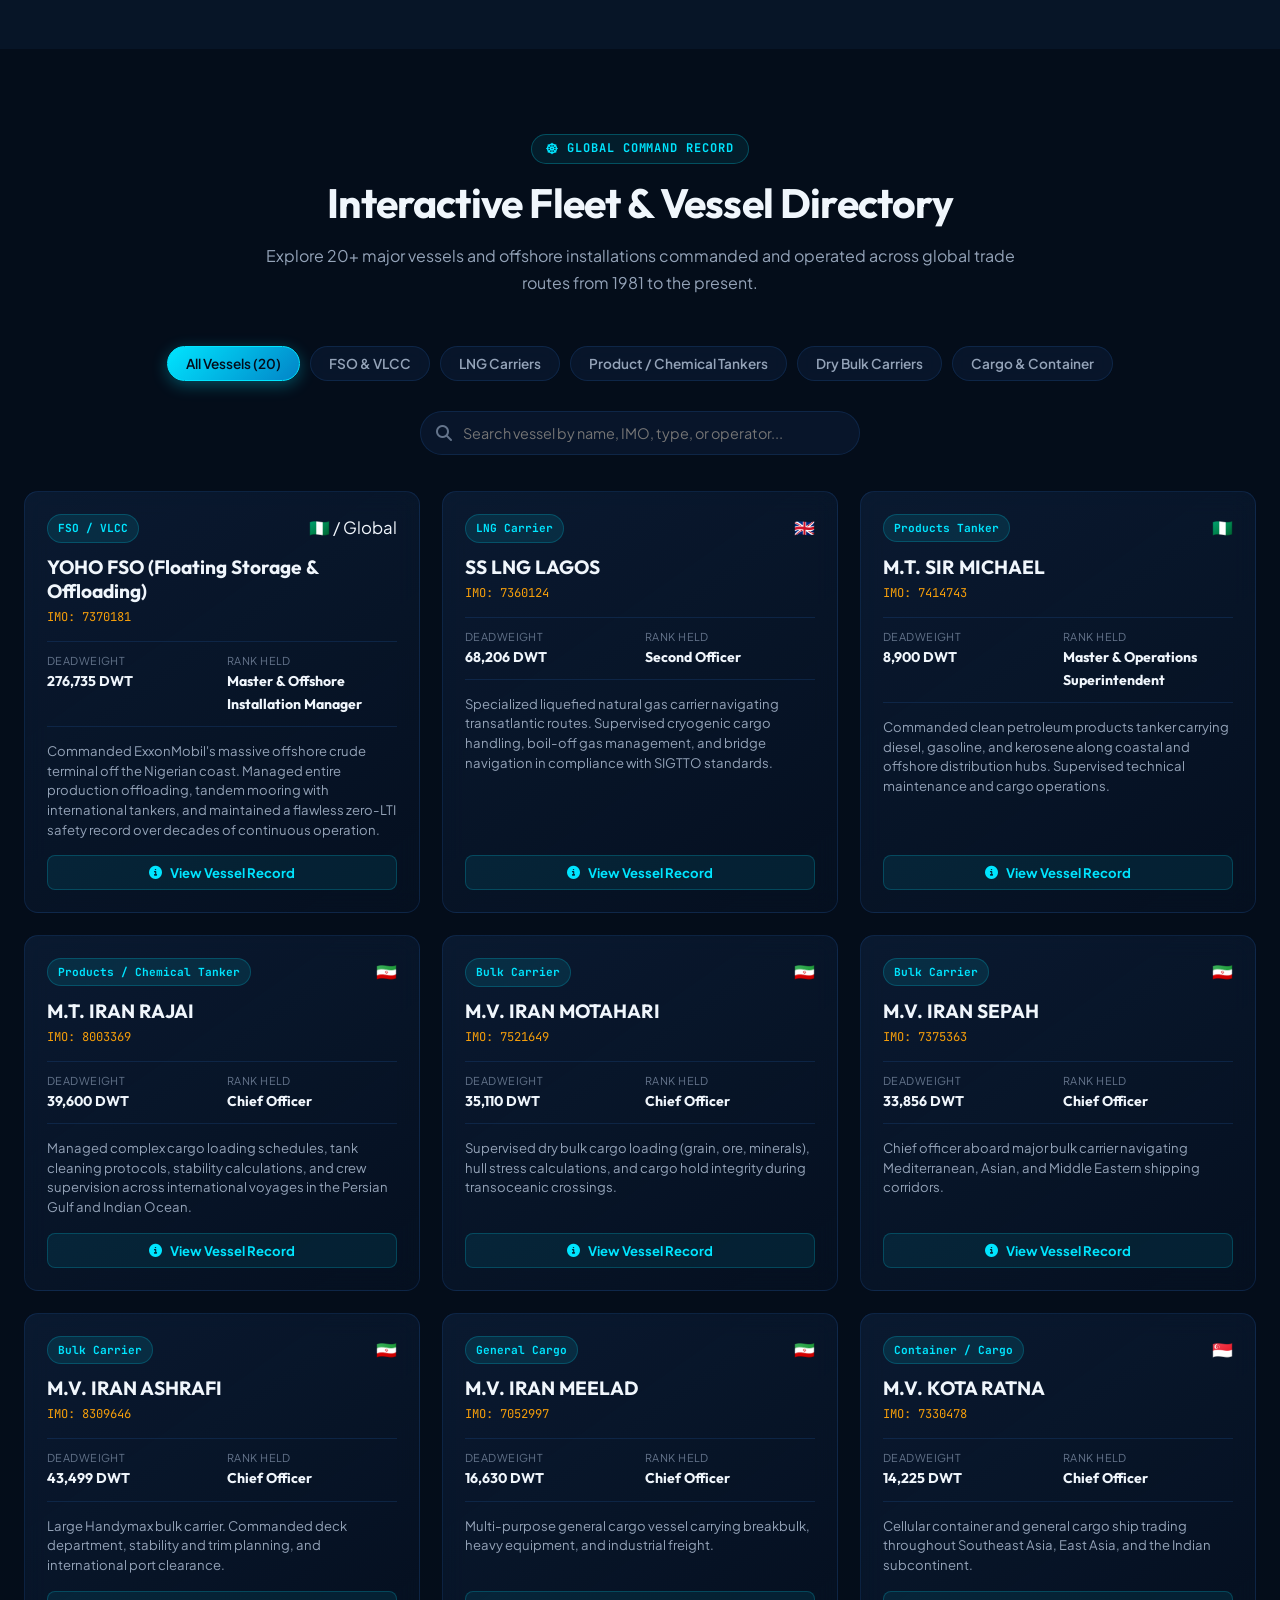
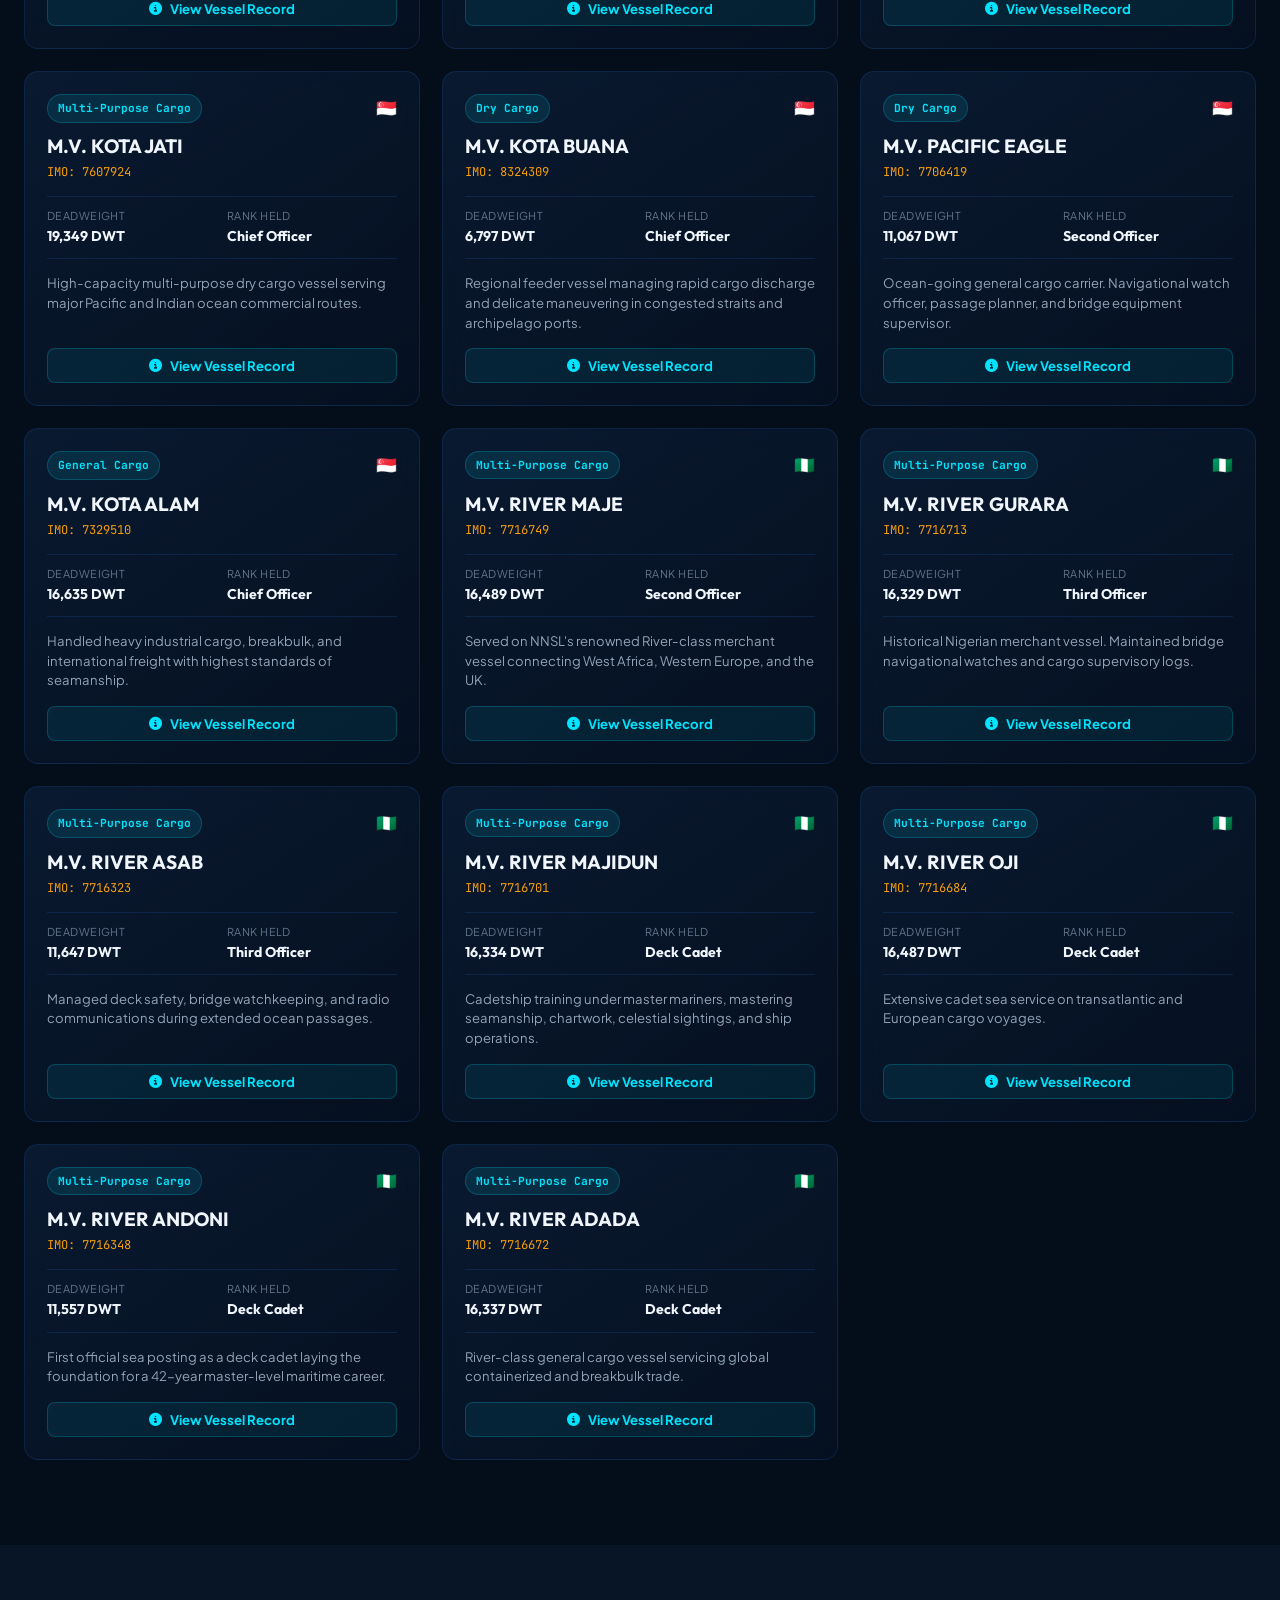
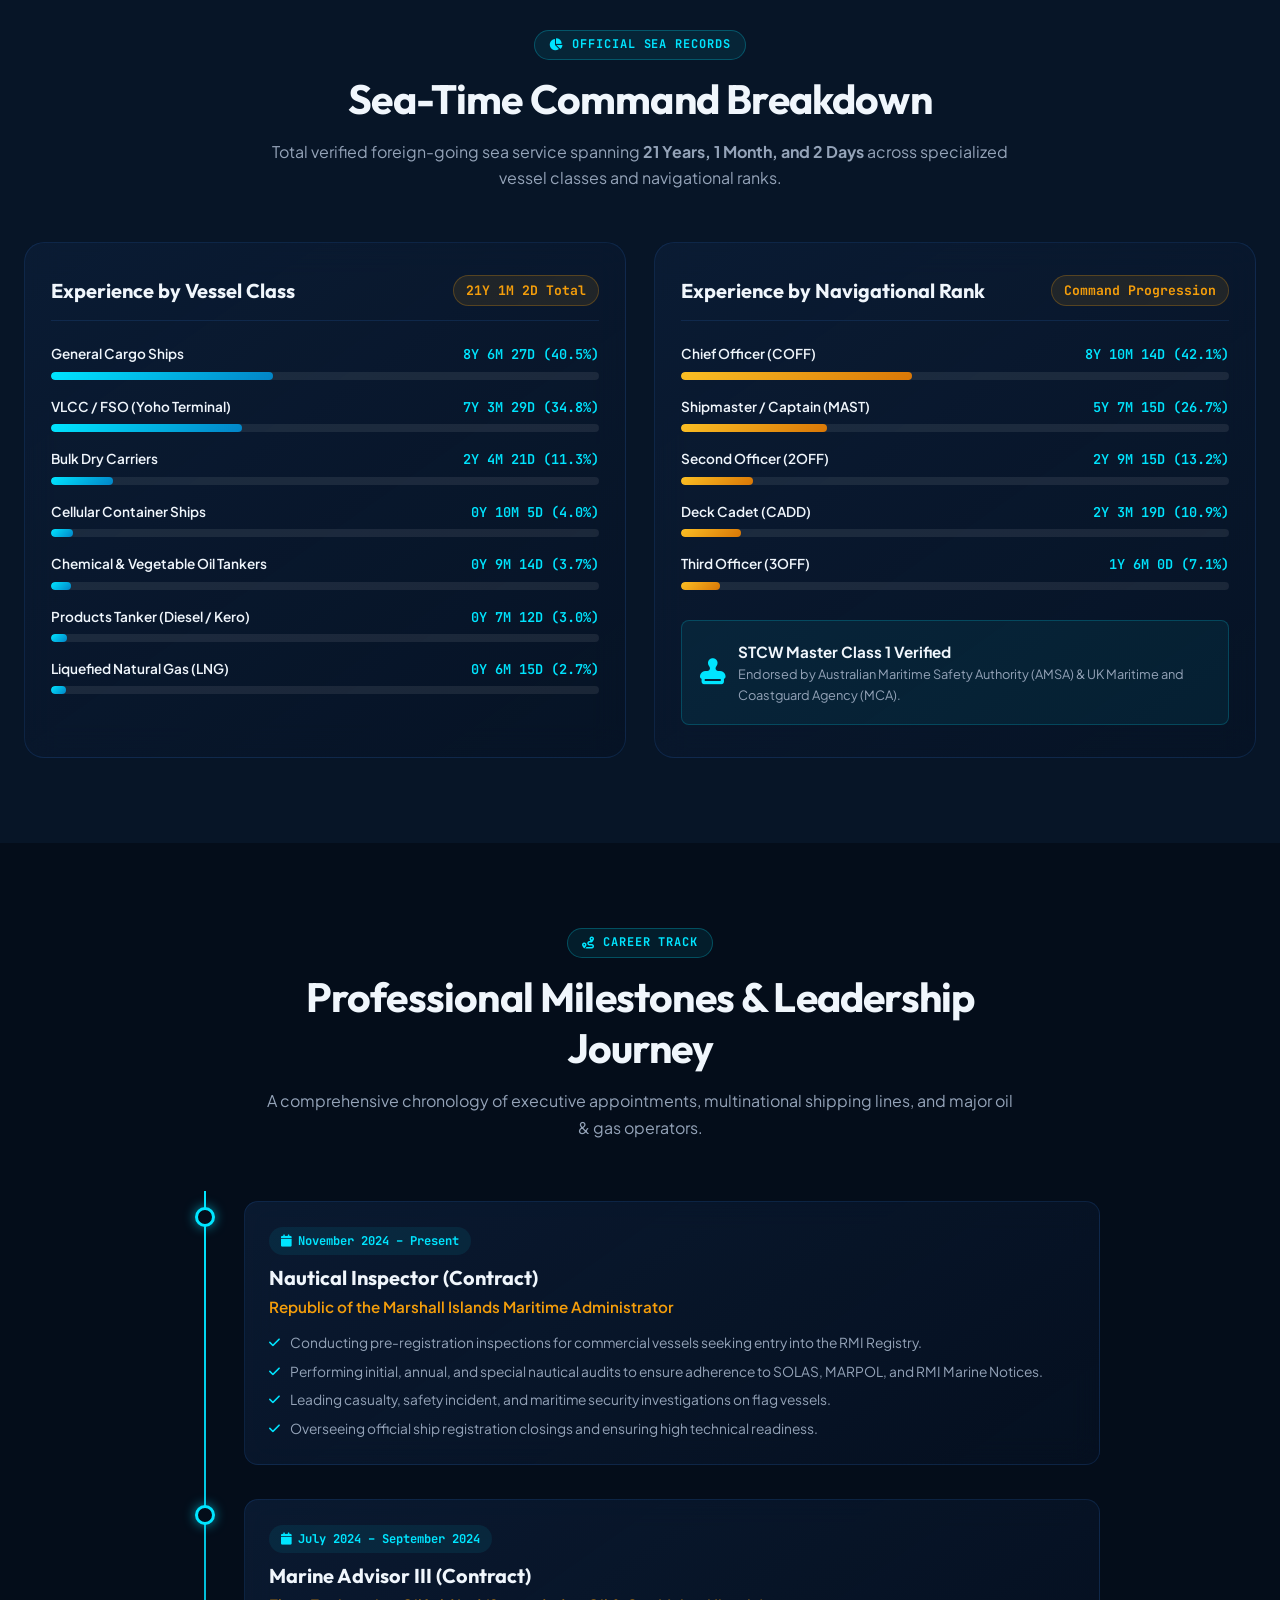
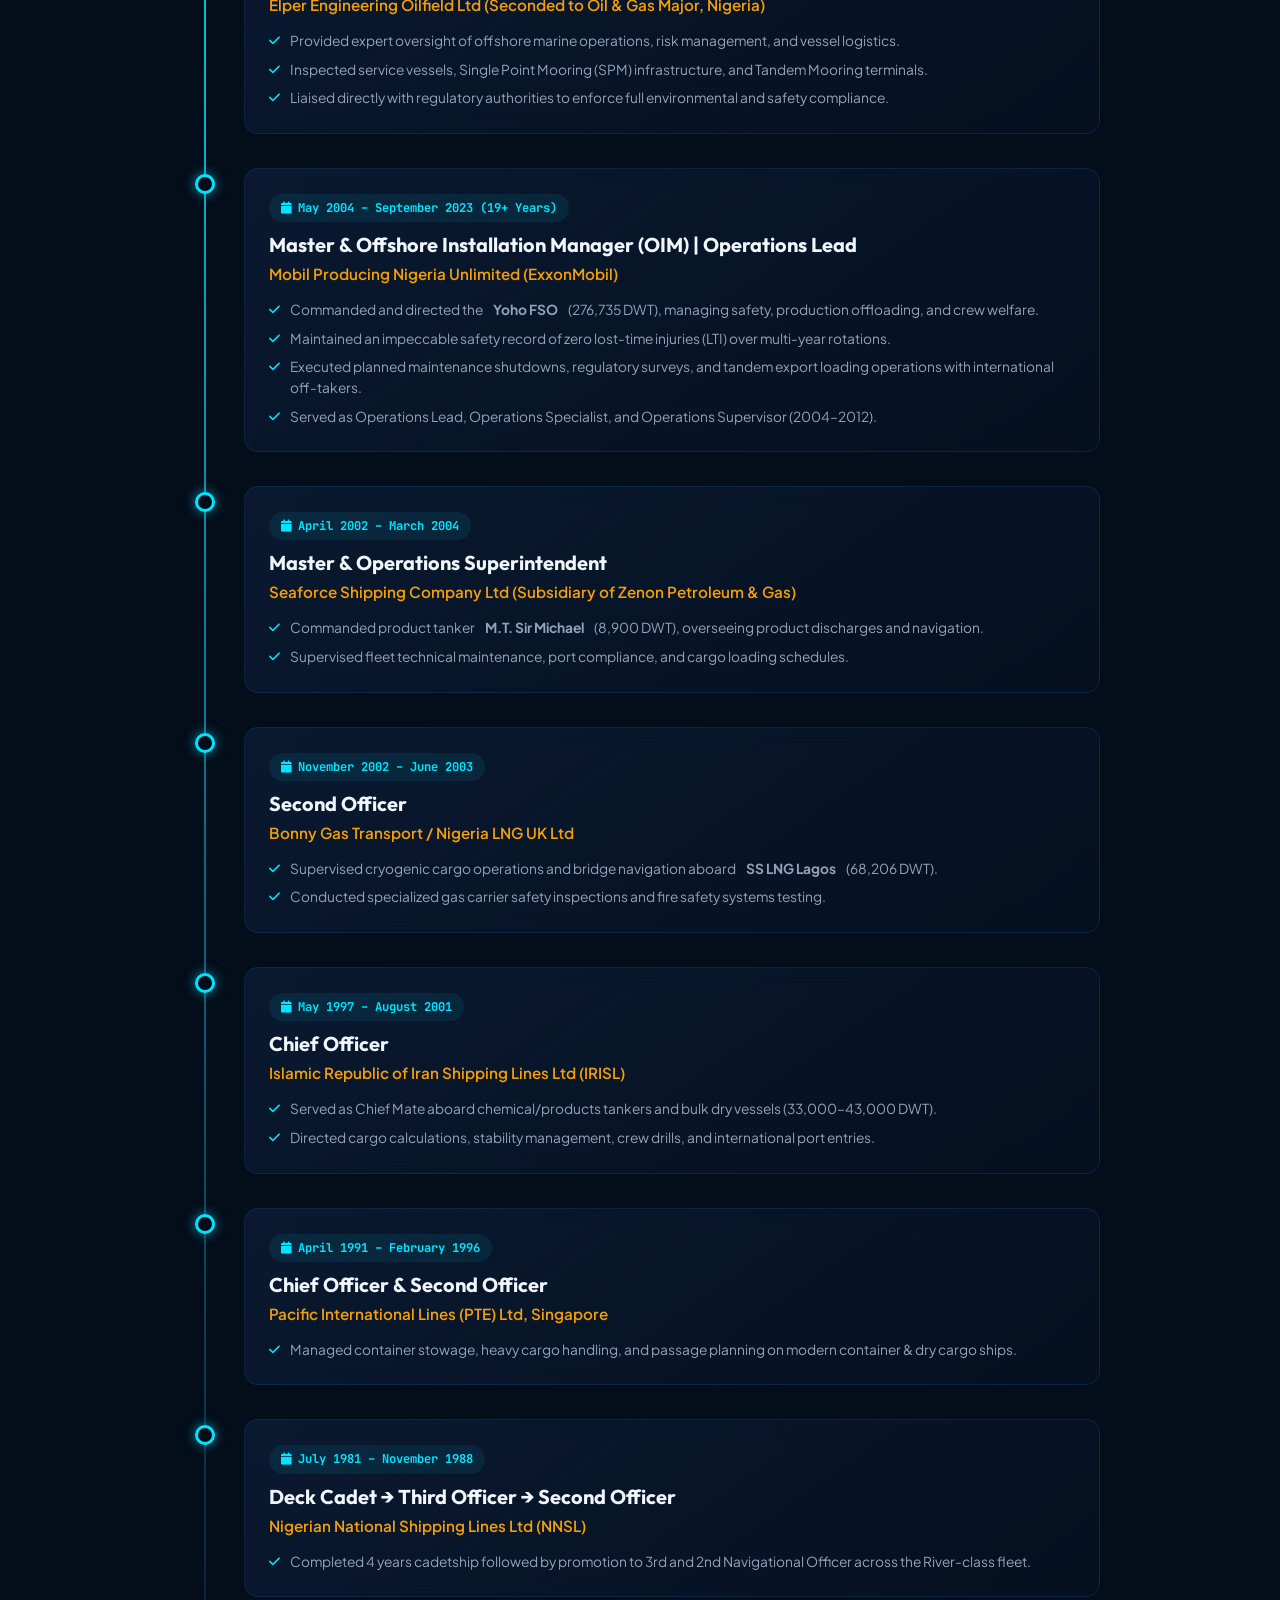
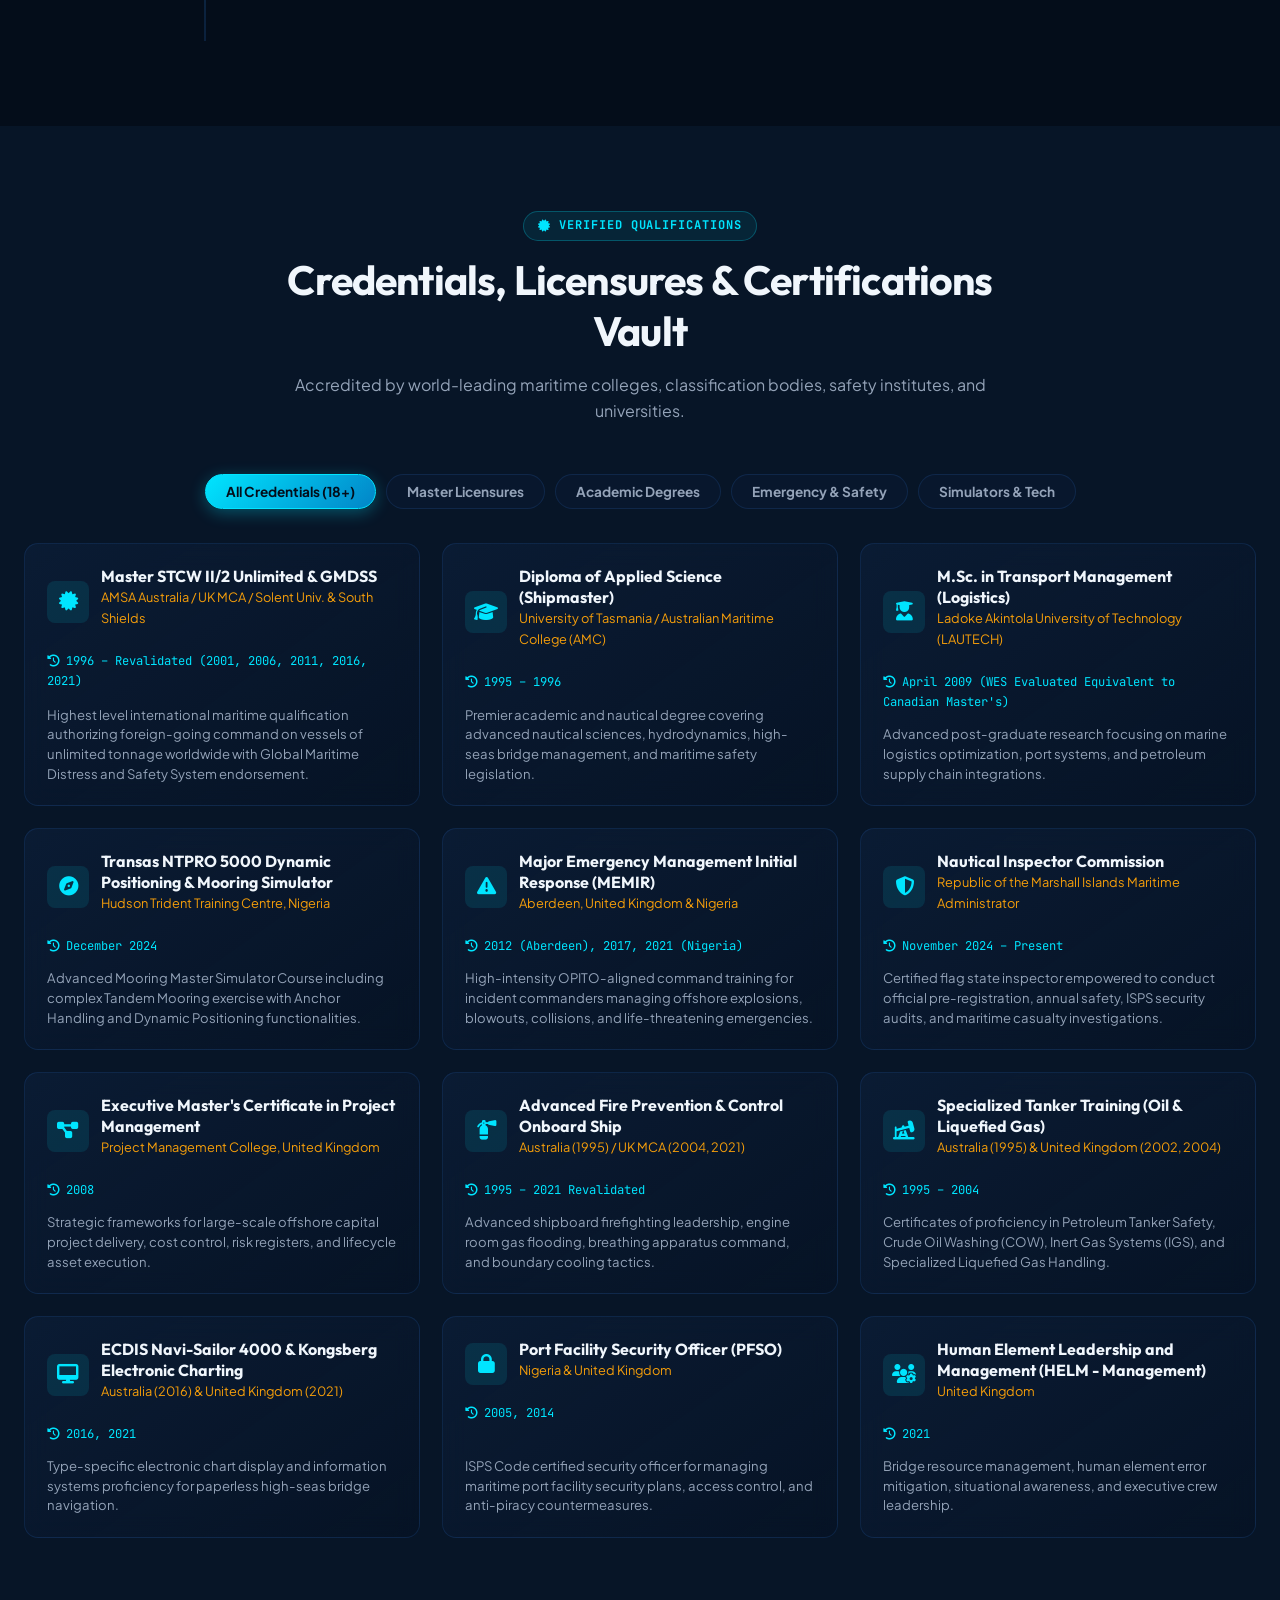
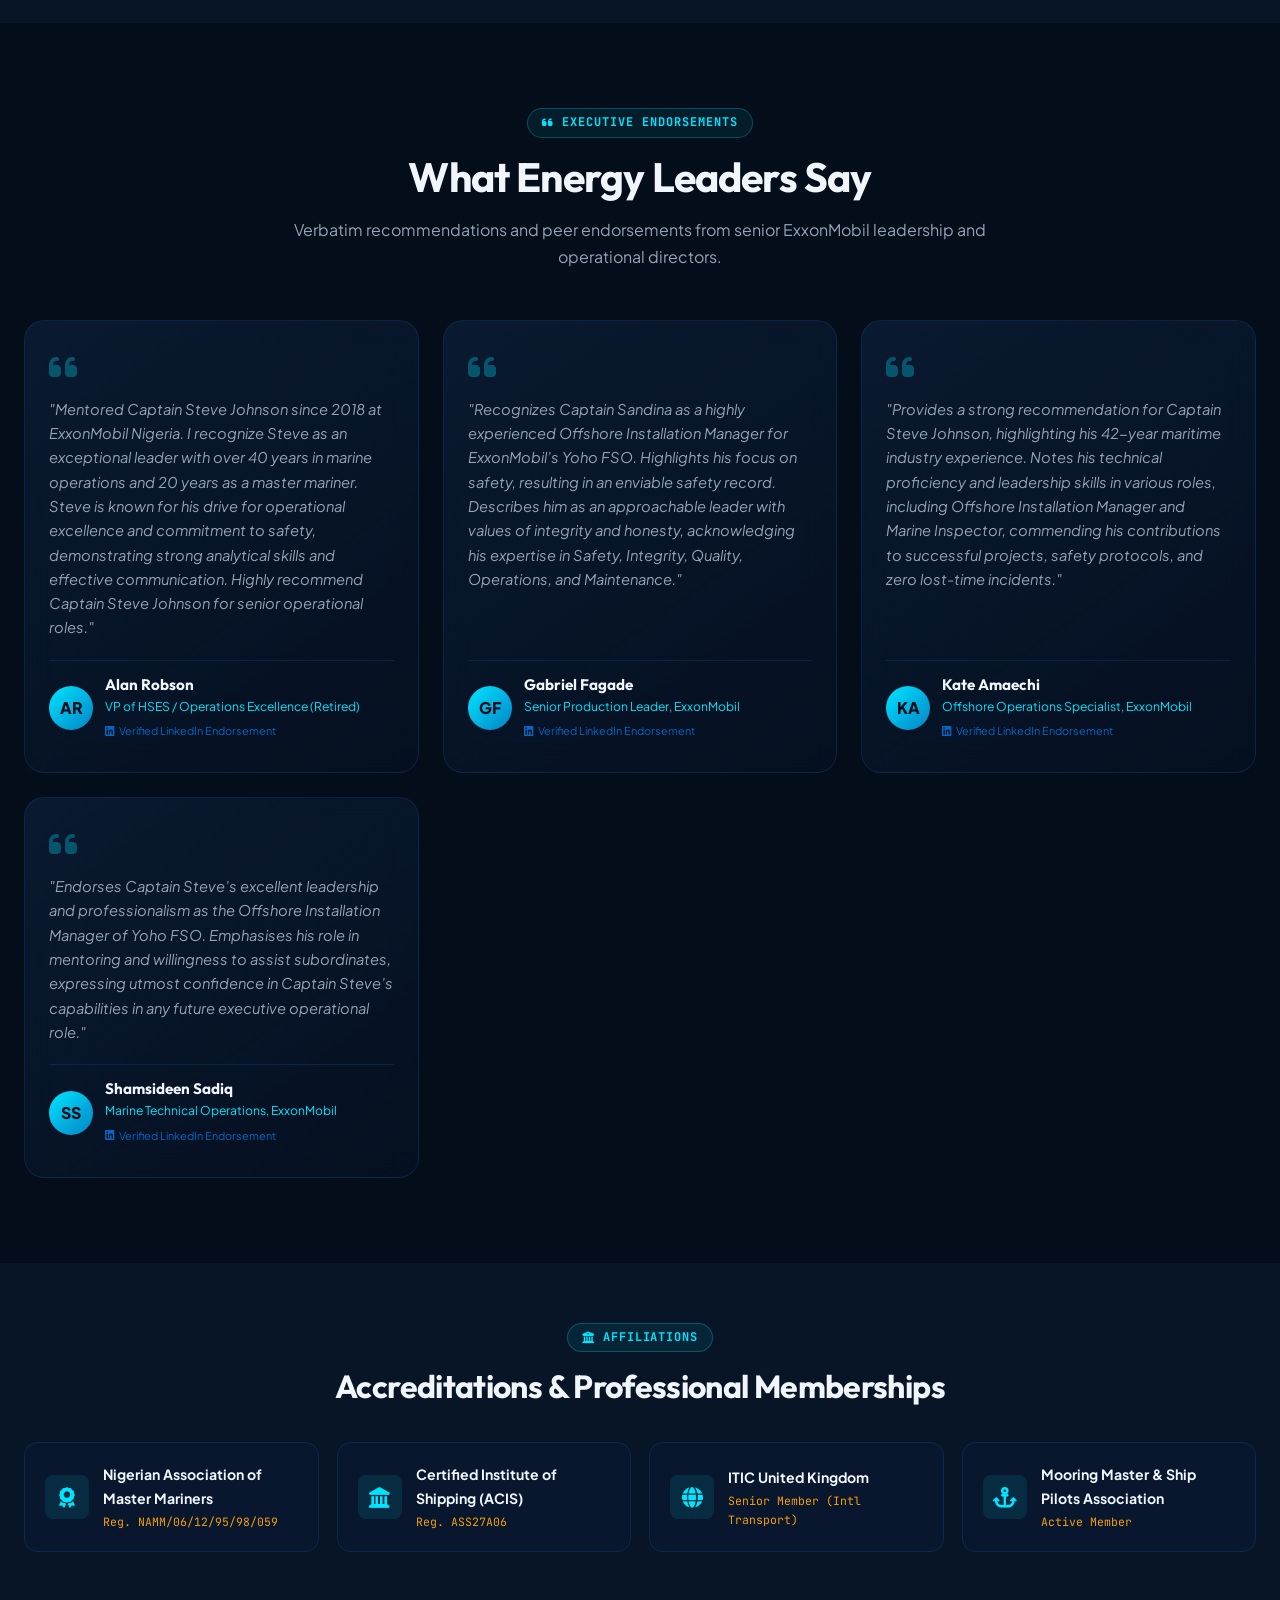
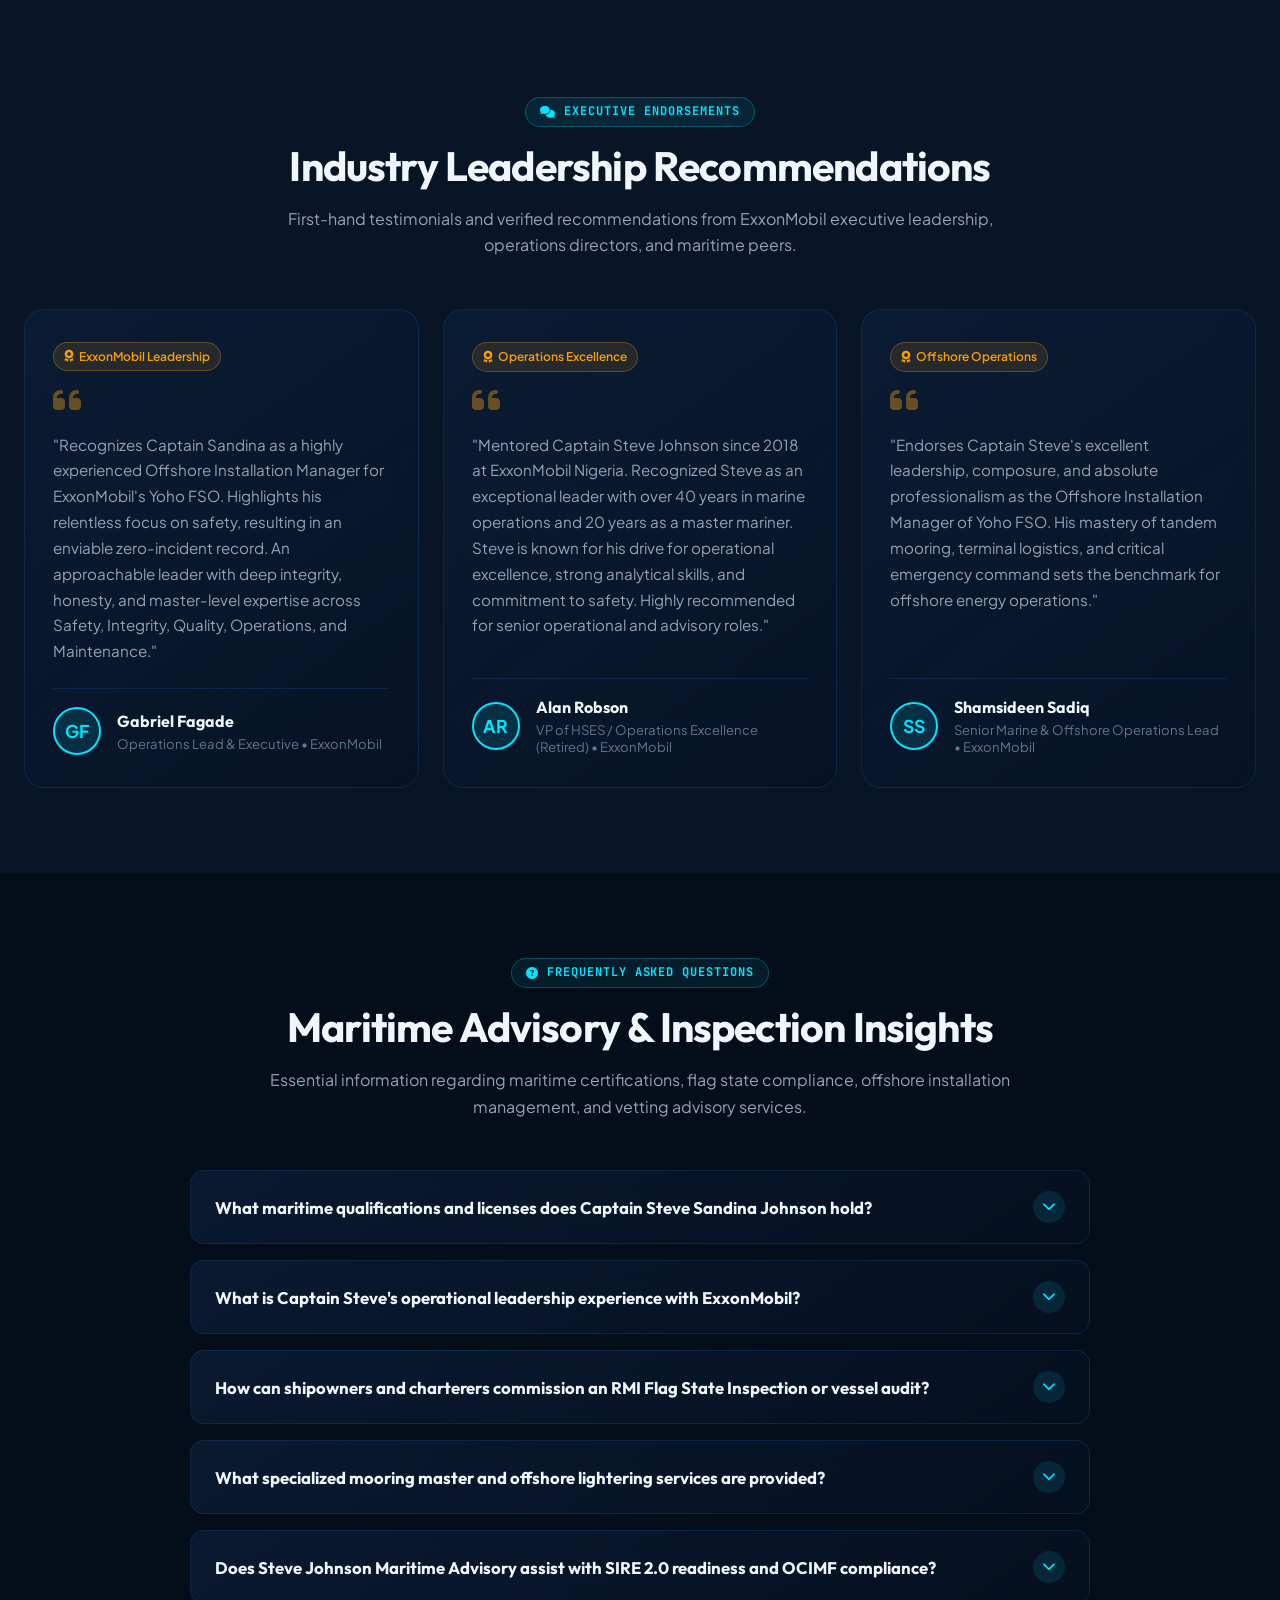
==== commit c82d587f: "updated portfolio information" ====
--- a/index.html
+++ b/index.html
@@ -329,6 +329,7 @@
         <li><a href="#analytics" class="nav-link">Sea-Time</a></li>
         <li><a href="#timeline" class="nav-link">Career</a></li>
         <li><a href="#credentials" class="nav-link">Credentials</a></li>
+        <li><a href="#recommendations" class="nav-link">Endorsements</a></li>
         <li><a href="#faq" class="nav-link">FAQ</a></li>
         <li><a href="company-profile.html" class="nav-link" style="color: var(--accent-gold); font-weight: 700;">Company Profile</a></li>
         <li><a href="#contact" class="nav-link">Contact</a></li>
@@ -1238,6 +1239,69 @@
       </div>
     </section>
 
+    <!-- Executive Recommendations & Peer Endorsements -->
+    <section class="recommendations-section" id="recommendations">
+      <div class="container">
+        <div class="section-header">
+          <span class="section-tag"><i class="fa-solid fa-comments"></i> Executive Endorsements</span>
+          <h2 class="section-title">Industry Leadership Recommendations</h2>
+          <p class="section-subtitle">
+            First-hand testimonials and verified recommendations from ExxonMobil executive leadership, operations directors, and maritime peers.
+          </p>
+        </div>
+
+        <div class="recommendations-grid">
+          <!-- Testimonial 1: Gabriel Fagade -->
+          <div class="recommendation-card">
+            <div class="rec-badge"><i class="fa-solid fa-award"></i> ExxonMobil Leadership</div>
+            <i class="fa-solid fa-quote-left rec-quote-icon"></i>
+            <p class="rec-text">
+              "Recognizes Captain Sandina as a highly experienced Offshore Installation Manager for ExxonMobil's Yoho FSO. Highlights his relentless focus on safety, resulting in an enviable zero-incident record. An approachable leader with deep integrity, honesty, and master-level expertise across Safety, Integrity, Quality, Operations, and Maintenance."
+            </p>
+            <div class="rec-author-wrap">
+              <div class="rec-author-avatar">GF</div>
+              <div class="rec-author-info">
+                <h4>Gabriel Fagade</h4>
+                <p>Operations Lead & Executive • ExxonMobil</p>
+              </div>
+            </div>
+          </div>
+
+          <!-- Testimonial 2: Alan Robson -->
+          <div class="recommendation-card">
+            <div class="rec-badge"><i class="fa-solid fa-award"></i> Operations Excellence</div>
+            <i class="fa-solid fa-quote-left rec-quote-icon"></i>
+            <p class="rec-text">
+              "Mentored Captain Steve Johnson since 2018 at ExxonMobil Nigeria. Recognized Steve as an exceptional leader with over 40 years in marine operations and 20 years as a master mariner. Steve is known for his drive for operational excellence, strong analytical skills, and commitment to safety. Highly recommended for senior operational and advisory roles."
+            </p>
+            <div class="rec-author-wrap">
+              <div class="rec-author-avatar">AR</div>
+              <div class="rec-author-info">
+                <h4>Alan Robson</h4>
+                <p>VP of HSES / Operations Excellence (Retired) • ExxonMobil</p>
+              </div>
+            </div>
+          </div>
+
+          <!-- Testimonial 3: Shamsideen Sadiq -->
+          <div class="recommendation-card">
+            <div class="rec-badge"><i class="fa-solid fa-award"></i> Offshore Operations</div>
+            <i class="fa-solid fa-quote-left rec-quote-icon"></i>
+            <p class="rec-text">
+              "Endorses Captain Steve's excellent leadership, composure, and absolute professionalism as the Offshore Installation Manager of Yoho FSO. His mastery of tandem mooring, terminal logistics, and critical emergency command sets the benchmark for offshore energy operations."
+            </p>
+            <div class="rec-author-wrap">
+              <div class="rec-author-avatar">SS</div>
+              <div class="rec-author-info">
+                <h4>Shamsideen Sadiq</h4>
+                <p>Senior Marine & Offshore Operations Lead • ExxonMobil</p>
+              </div>
+            </div>
+          </div>
+        </div>
+      </div>
+    </section>
+
     <!-- Frequently Asked Questions (FAQ) Section - Google Rich Results & SERP Optimization -->
     <section class="faq-section" id="faq">
       <div class="container">
@@ -1488,6 +1552,7 @@
             <li><a href="#fleet">Fleet & Commands</a></li>
             <li><a href="#analytics">Sea-Time Analytics</a></li>
             <li><a href="#timeline">Career Track</a></li>
+            <li><a href="#recommendations">Endorsements</a></li>
             <li><a href="#faq">Frequently Asked Questions</a></li>
           </ul>
         </div>
--- a/styles.css
+++ b/styles.css
@@ -2490,3 +2490,106 @@
   margin: 0;
 }
 
+/* ==========================================================================
+   EXECUTIVE RECOMMENDATIONS & ENDORSEMENTS SECTION
+   ========================================================================== */
+
+.recommendations-section {
+  background: var(--bg-secondary);
+  position: relative;
+}
+
+.recommendations-grid {
+  display: grid;
+  grid-template-columns: repeat(auto-fit, minmax(320px, 1fr));
+  gap: 24px;
+  margin-top: 40px;
+}
+
+.recommendation-card {
+  background: var(--grad-card);
+  border: 1px solid var(--border-color);
+  border-radius: var(--radius-lg);
+  padding: 32px 28px;
+  display: flex;
+  flex-direction: column;
+  justify-content: space-between;
+  backdrop-filter: blur(14px);
+  position: relative;
+  transition: all var(--transition-normal);
+}
+
+.recommendation-card:hover {
+  transform: translateY(-6px);
+  border-color: var(--accent-gold);
+  box-shadow: 0 12px 30px rgba(245, 158, 11, 0.15);
+}
+
+.rec-quote-icon {
+  font-size: 2rem;
+  color: var(--accent-gold);
+  opacity: 0.4;
+  margin-bottom: 16px;
+}
+
+.rec-text {
+  color: var(--text-secondary);
+  font-size: 0.95rem;
+  line-height: 1.7;
+  margin-bottom: 24px;
+  flex-grow: 1;
+}
+
+.rec-author-wrap {
+  display: flex;
+  align-items: center;
+  gap: 16px;
+  padding-top: 18px;
+  border-top: 1px solid var(--border-color);
+}
+
+.rec-author-avatar {
+  width: 48px;
+  height: 48px;
+  border-radius: 50%;
+  background: rgba(0, 229, 255, 0.12);
+  border: 2px solid var(--accent-cyan);
+  display: flex;
+  align-items: center;
+  justify-content: center;
+  font-size: 1.1rem;
+  color: var(--accent-cyan);
+  font-weight: 700;
+  flex-shrink: 0;
+}
+
+.rec-author-info h4 {
+  font-family: var(--font-heading);
+  font-size: 1rem;
+  font-weight: 700;
+  color: var(--text-primary);
+  margin-bottom: 4px;
+}
+
+.rec-author-info p {
+  font-size: 0.82rem;
+  color: var(--text-muted);
+  line-height: 1.3;
+}
+
+.rec-badge {
+  display: inline-flex;
+  align-items: center;
+  gap: 6px;
+  padding: 4px 10px;
+  border-radius: var(--radius-full);
+  background: rgba(245, 158, 11, 0.12);
+  border: 1px solid rgba(245, 158, 11, 0.3);
+  color: var(--accent-gold);
+  font-size: 0.75rem;
+  font-weight: 600;
+  margin-bottom: 12px;
+  align-self: flex-start;
+}
+
+
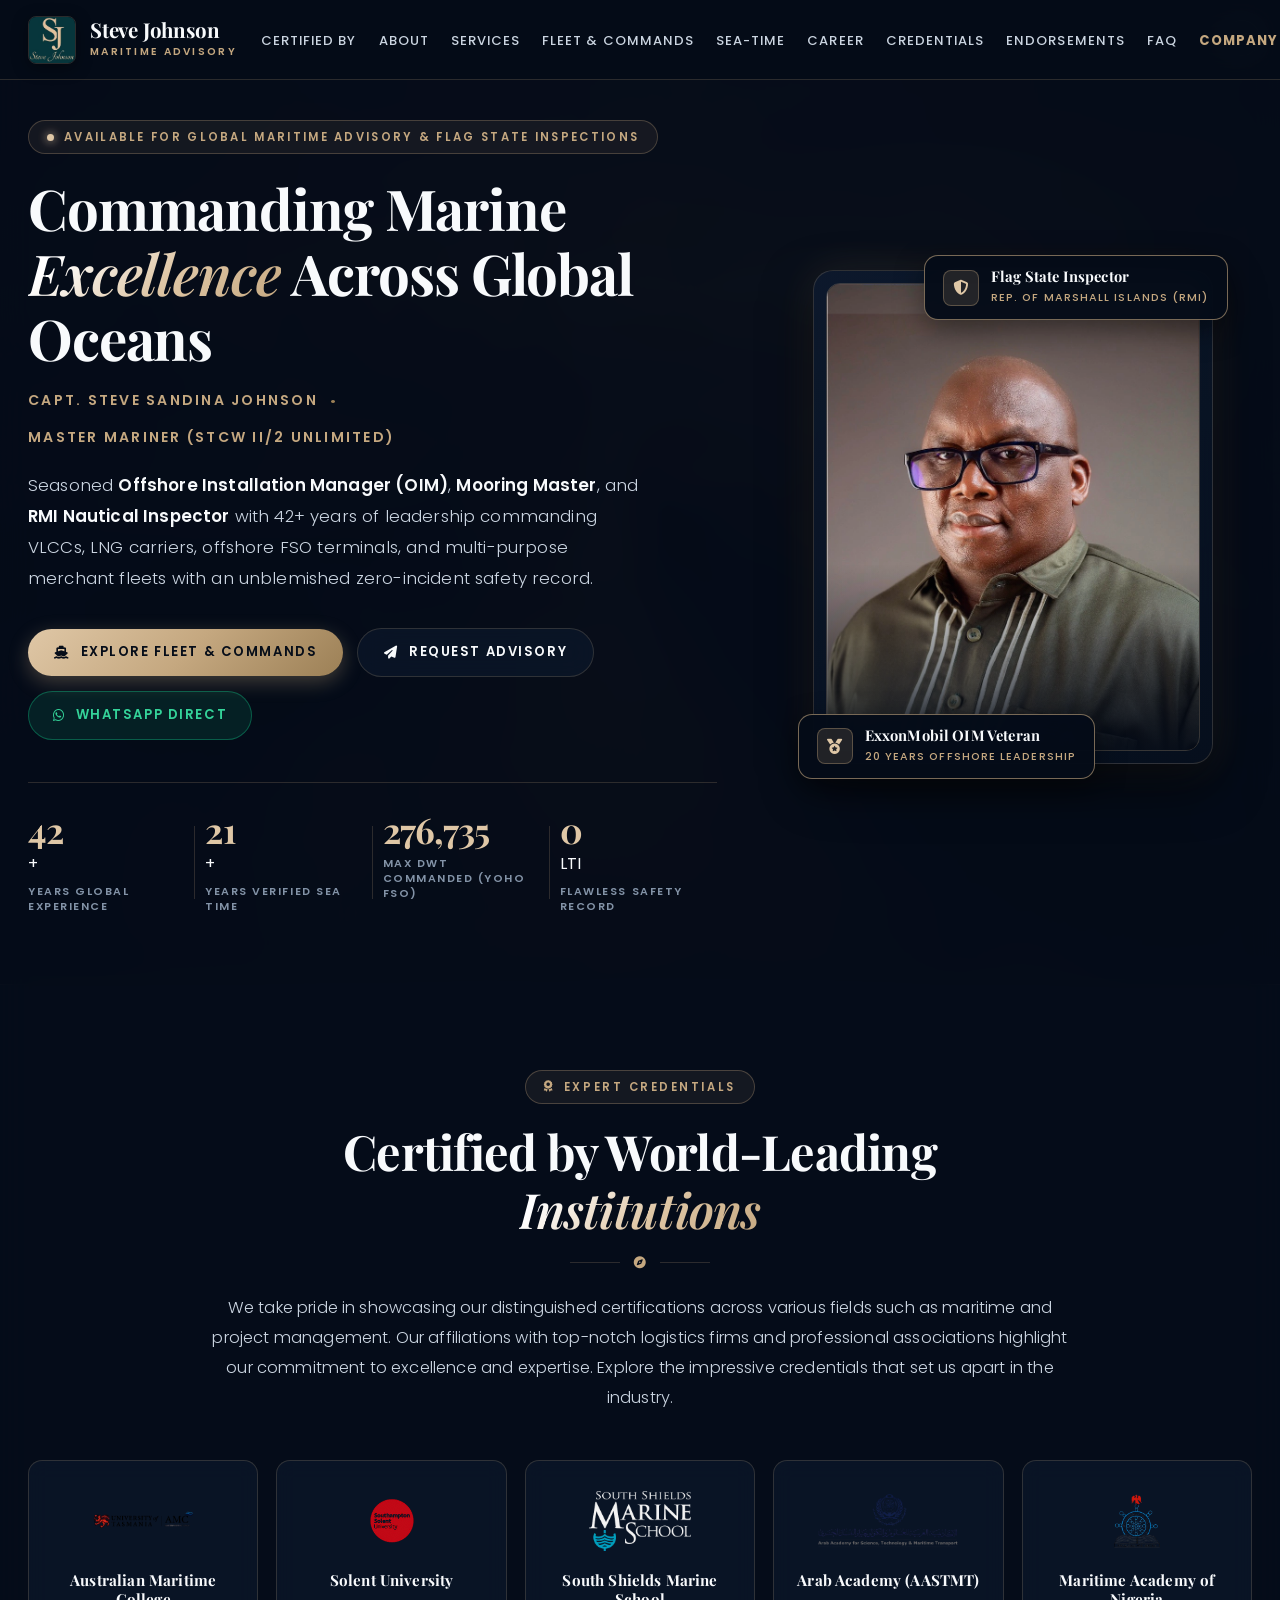
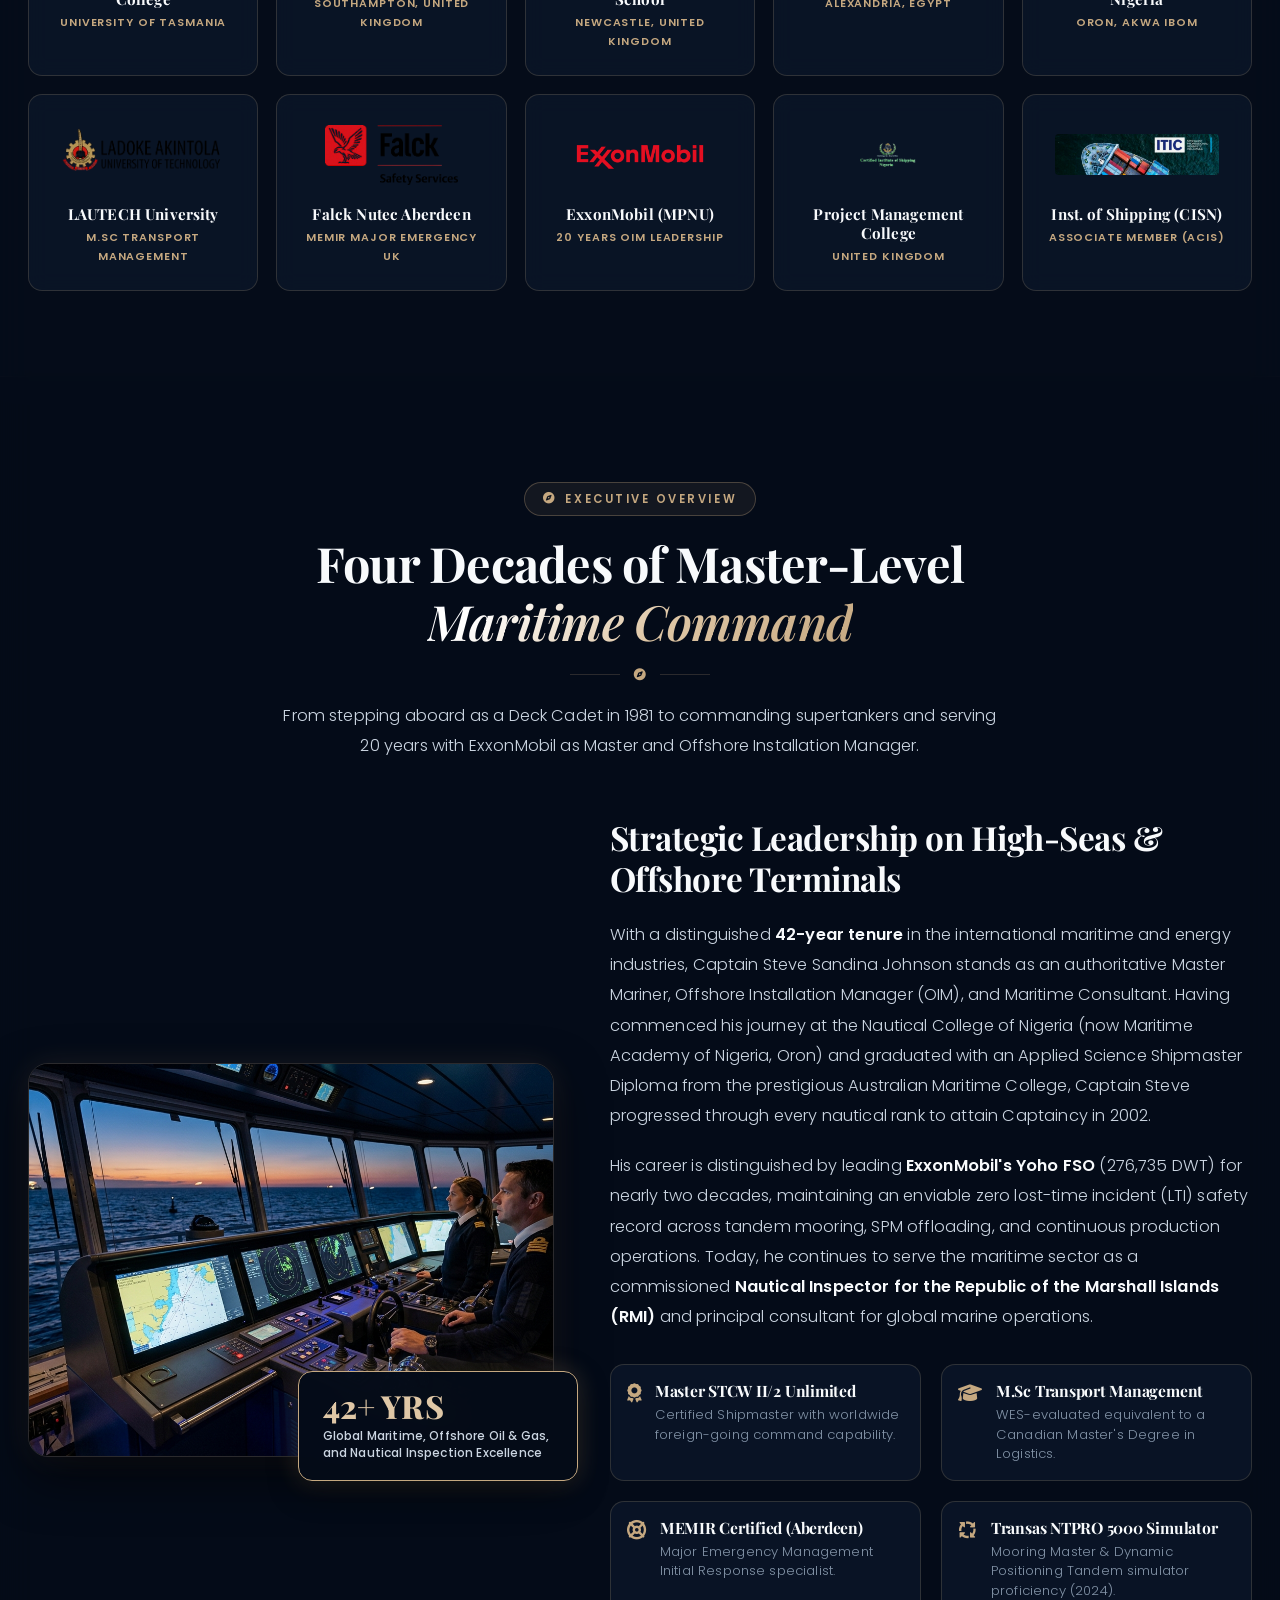
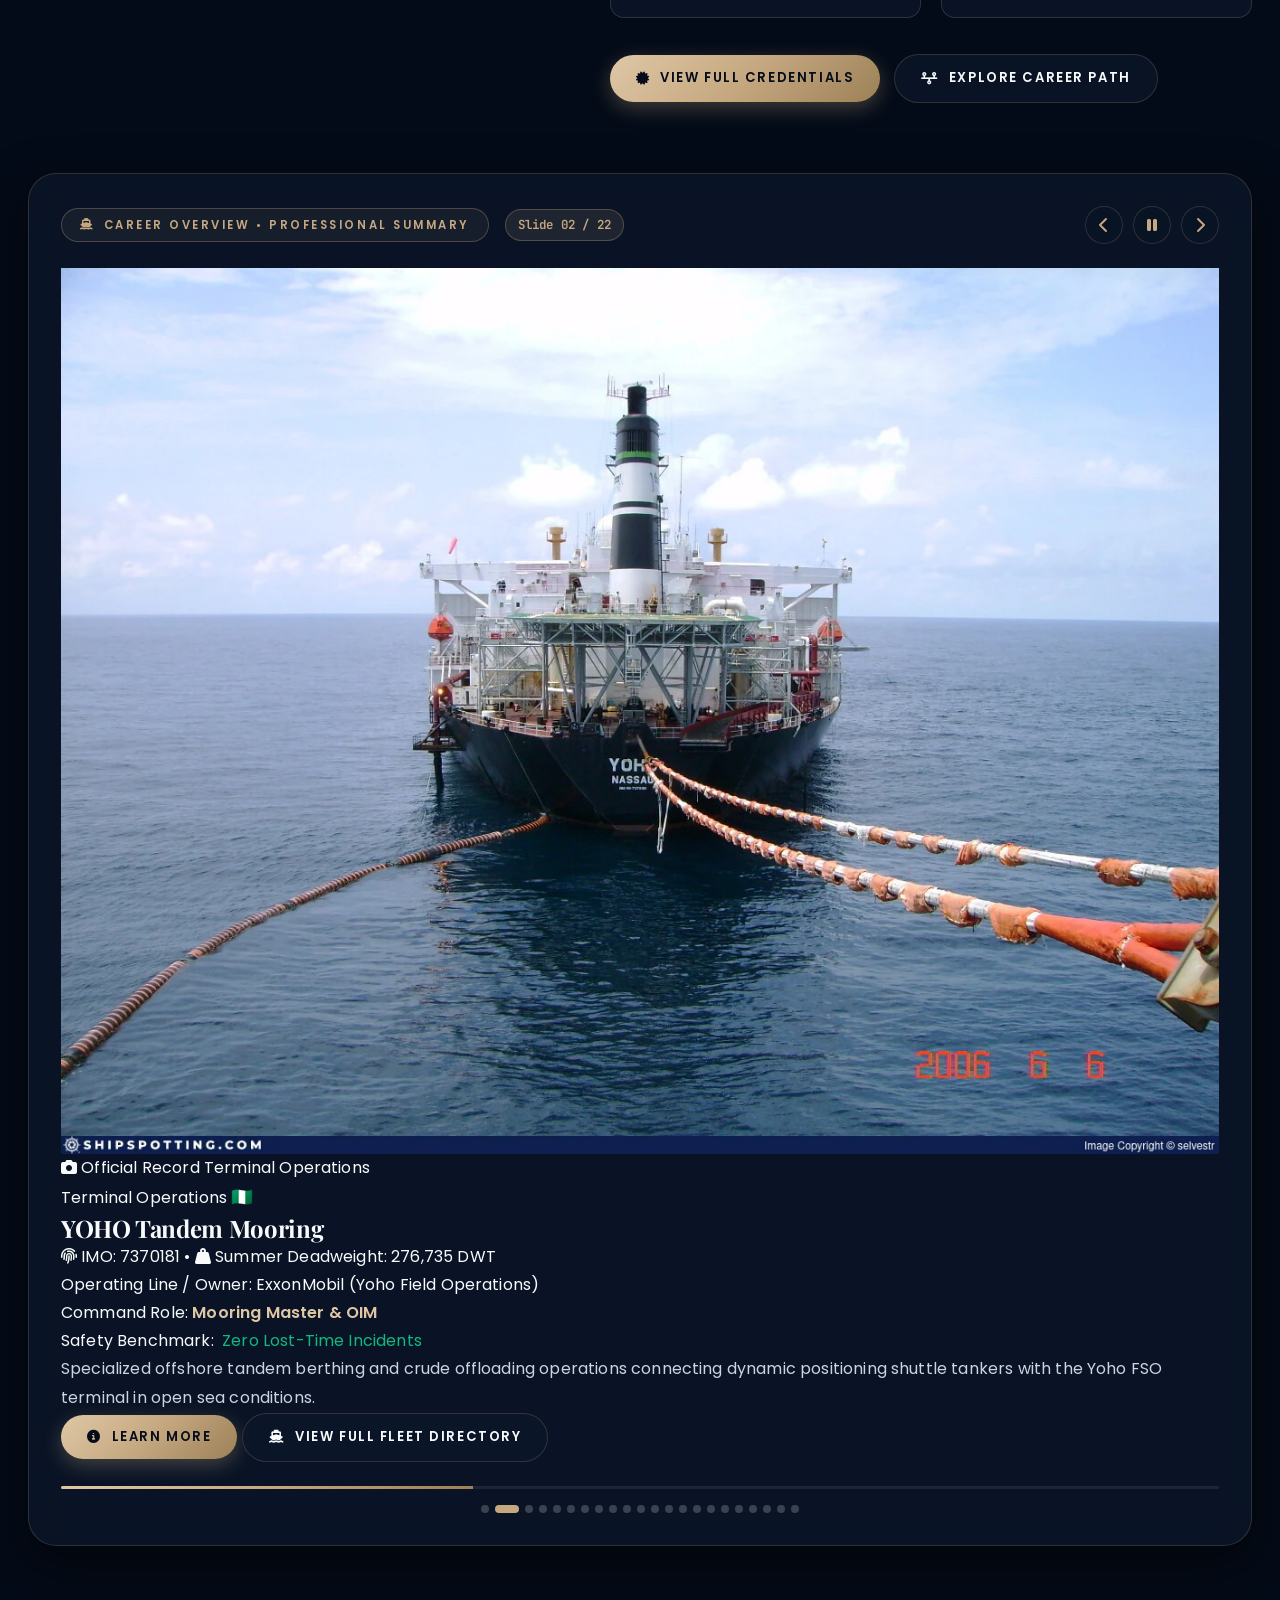
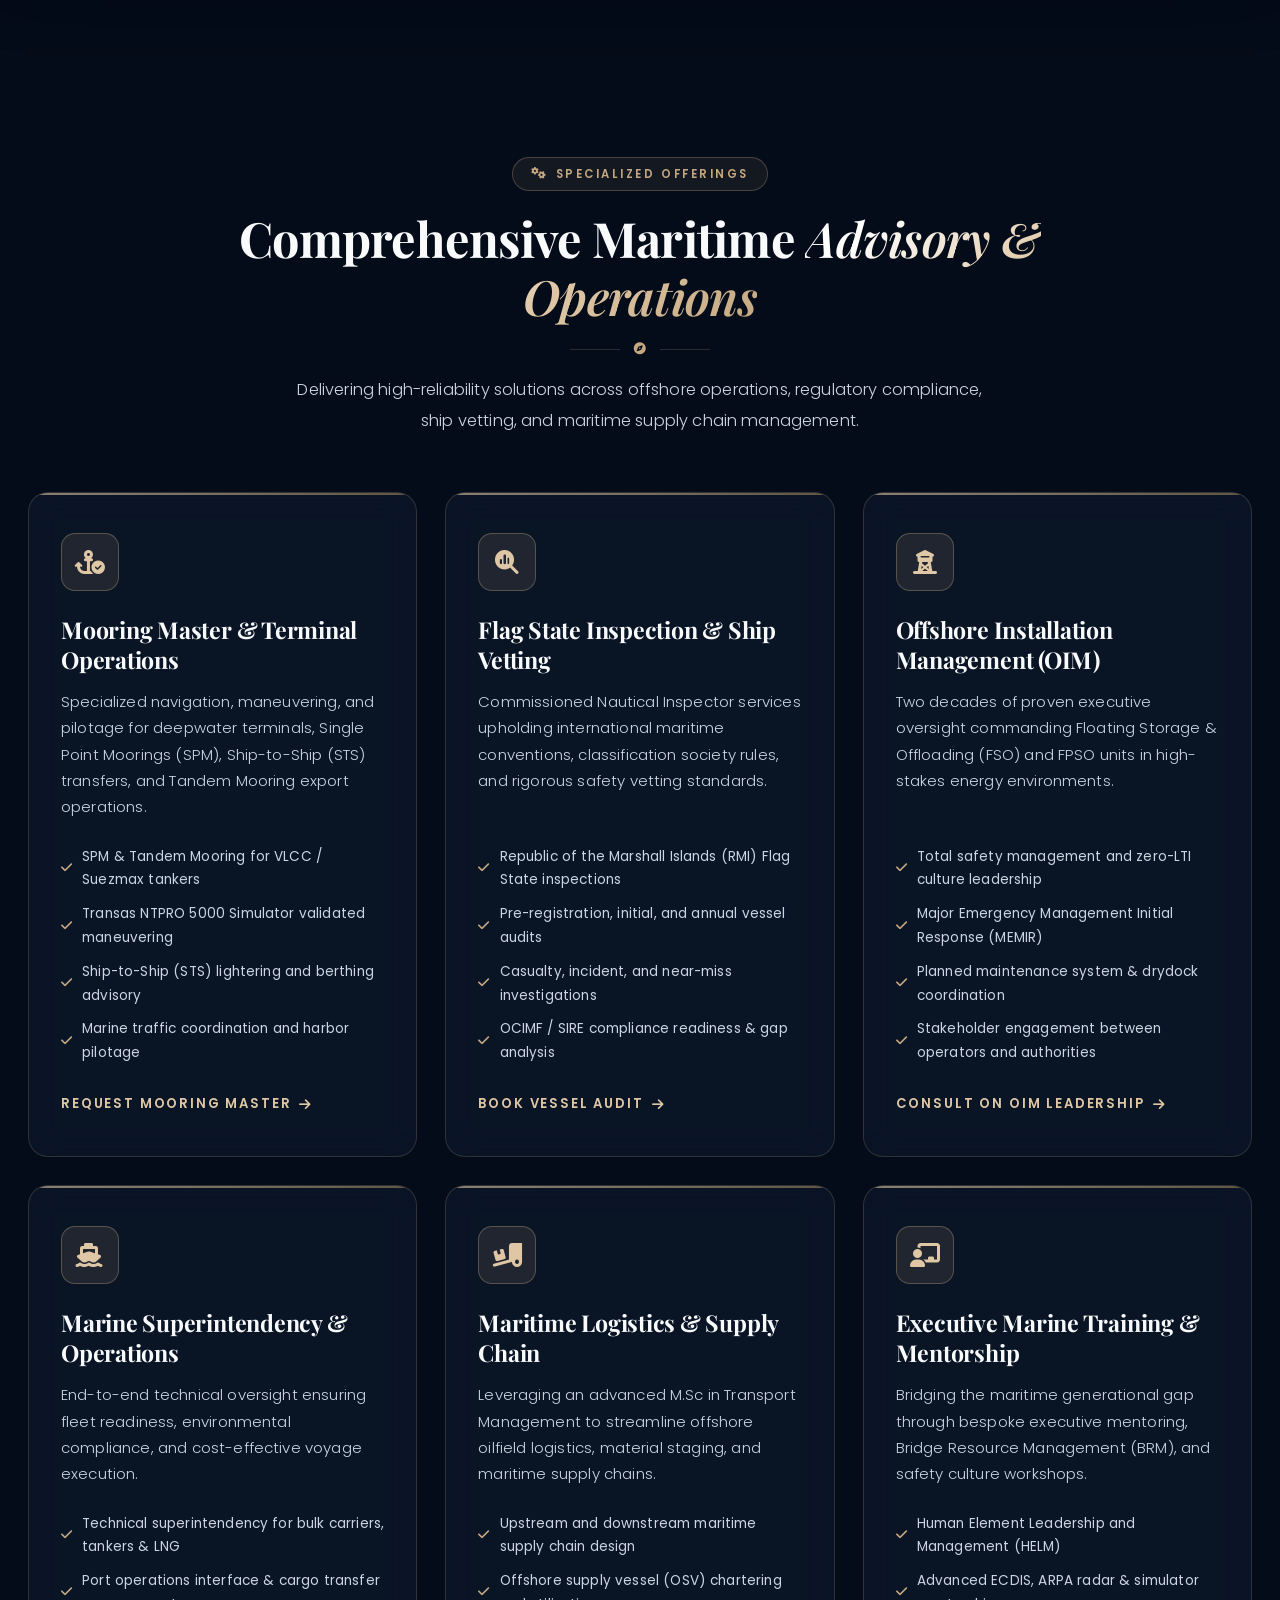
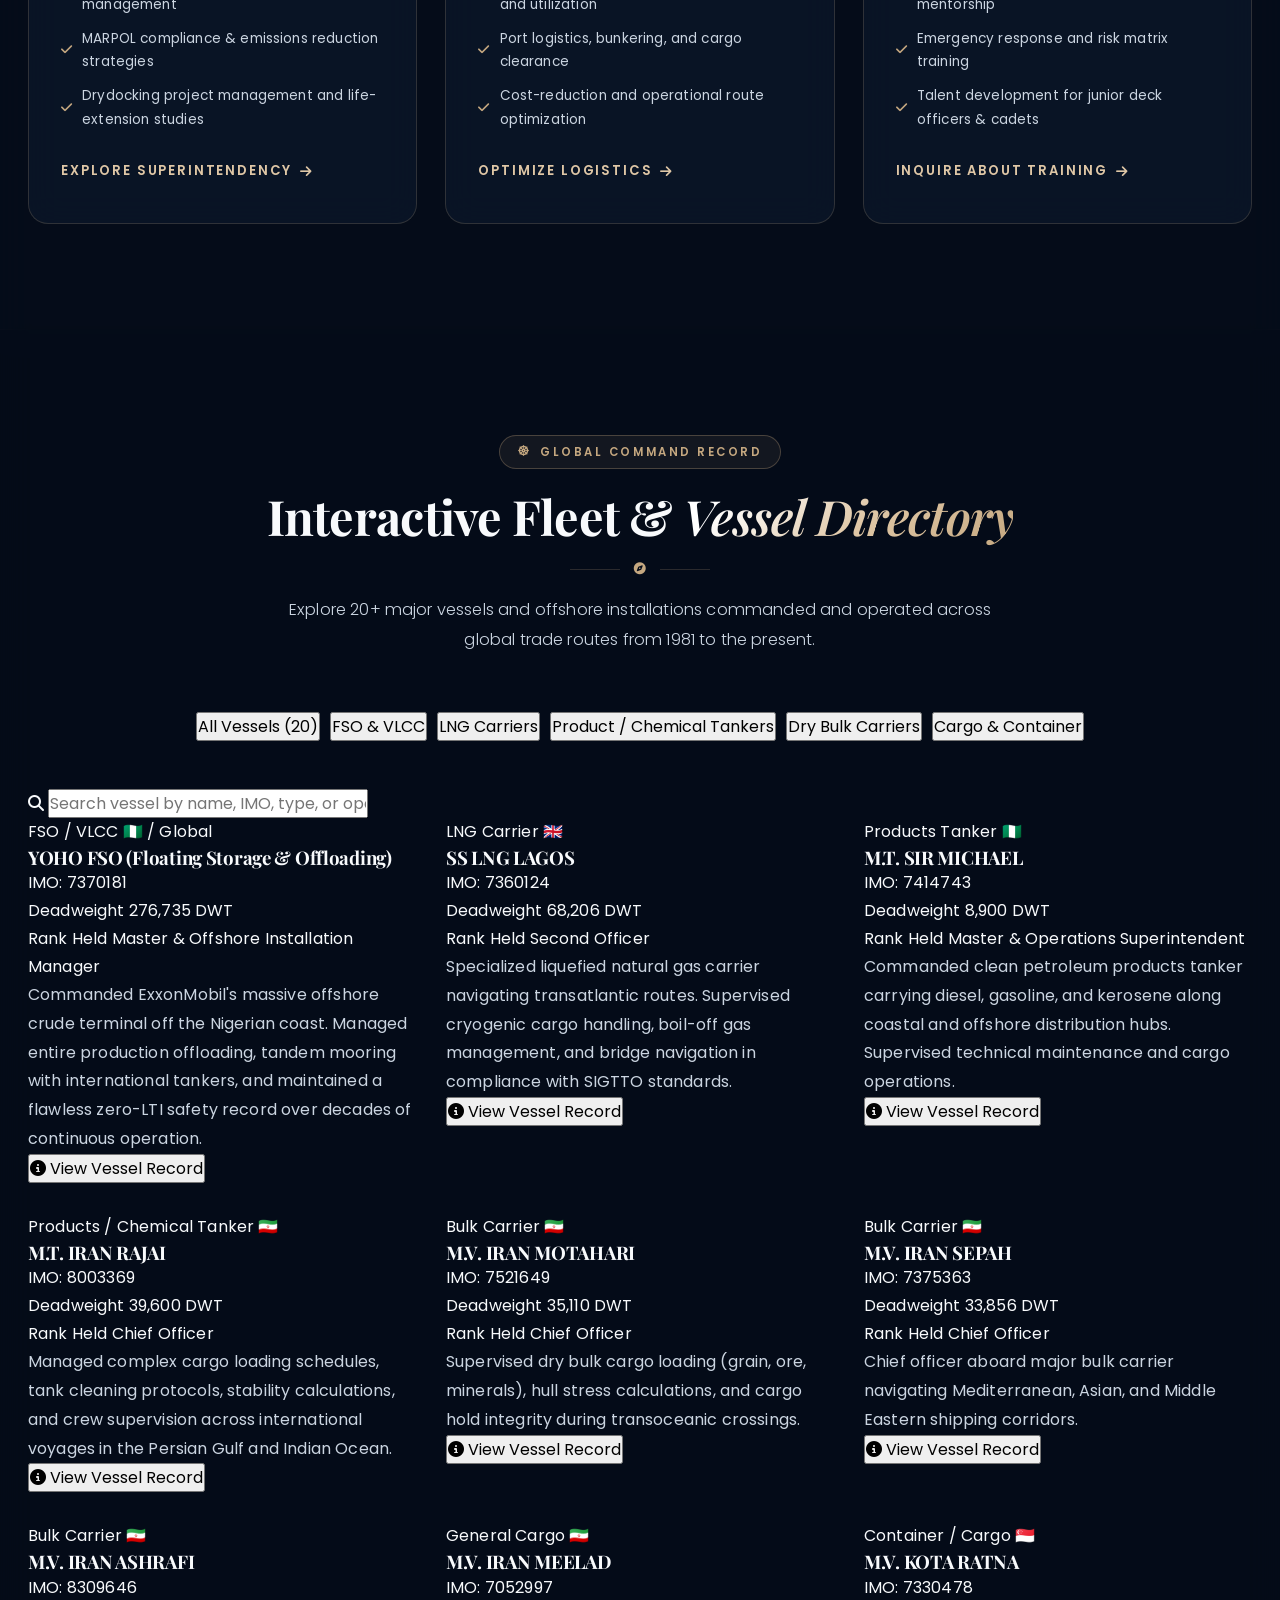
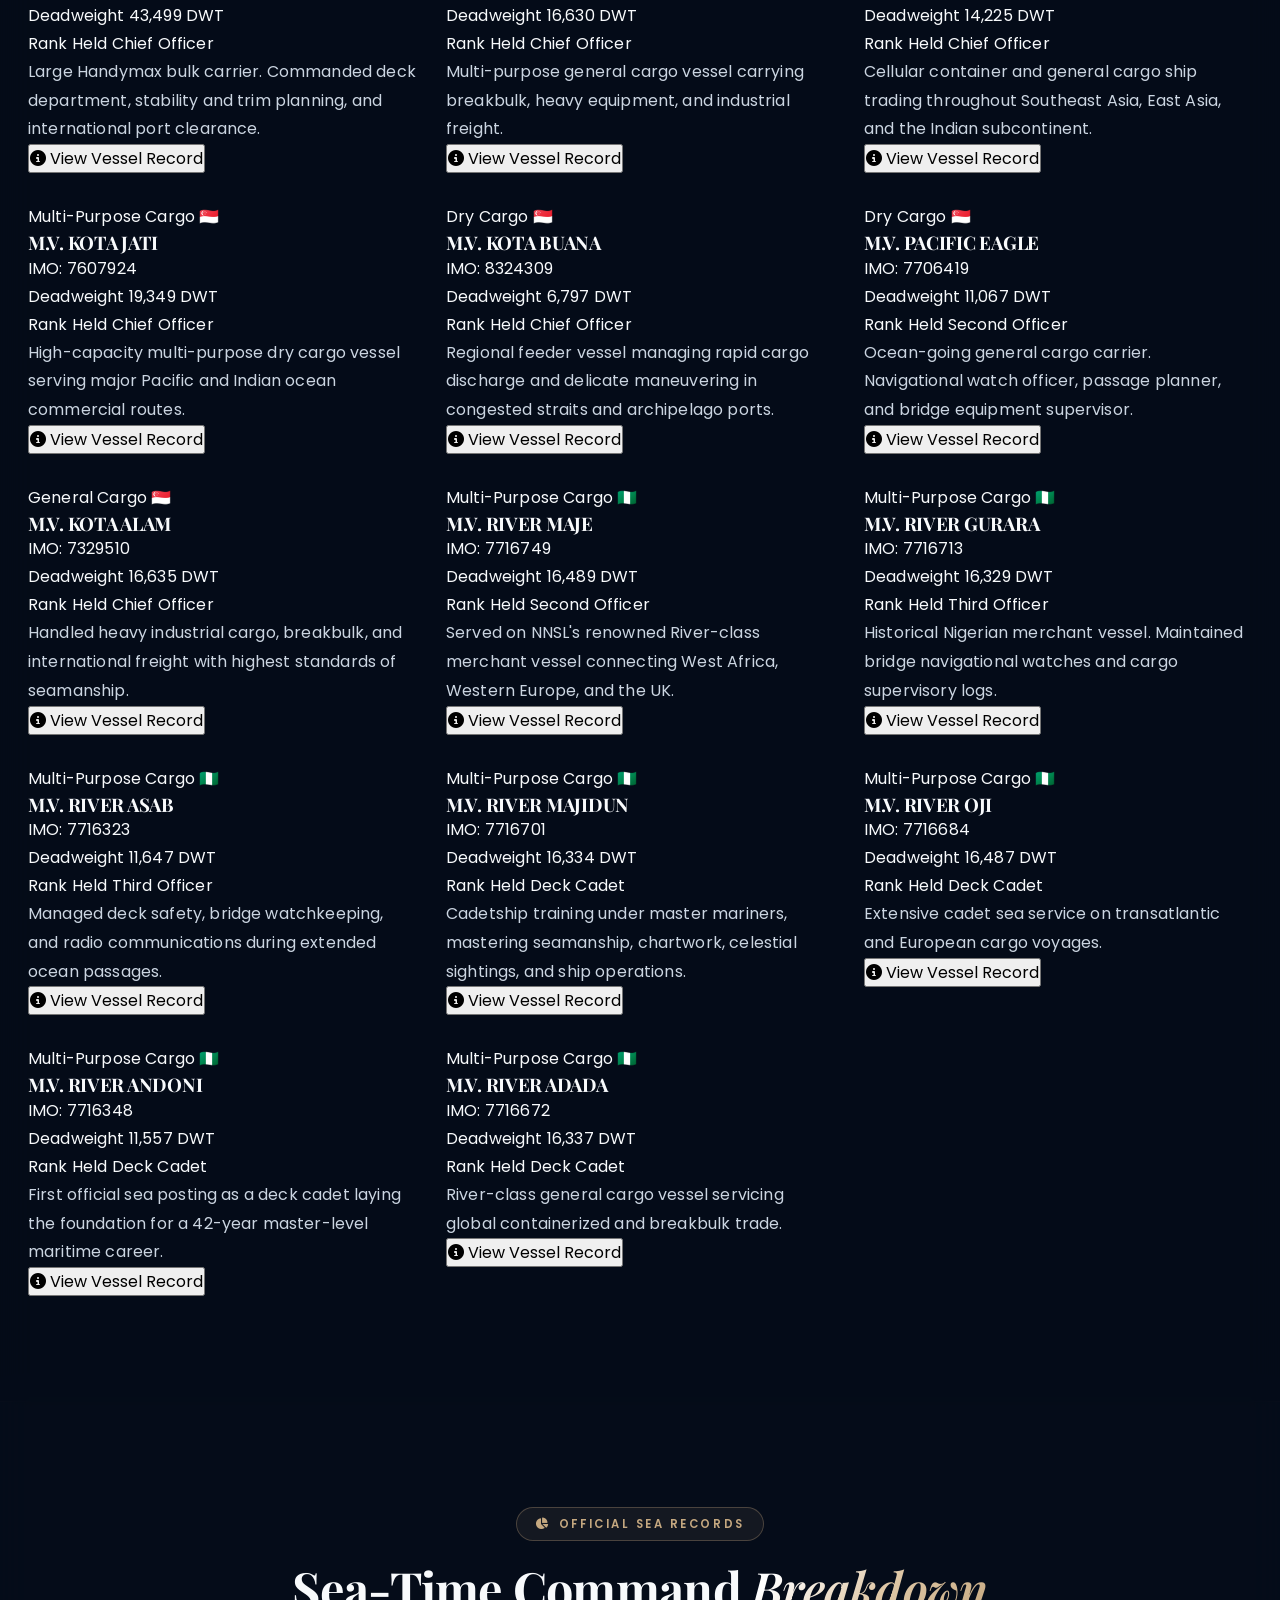
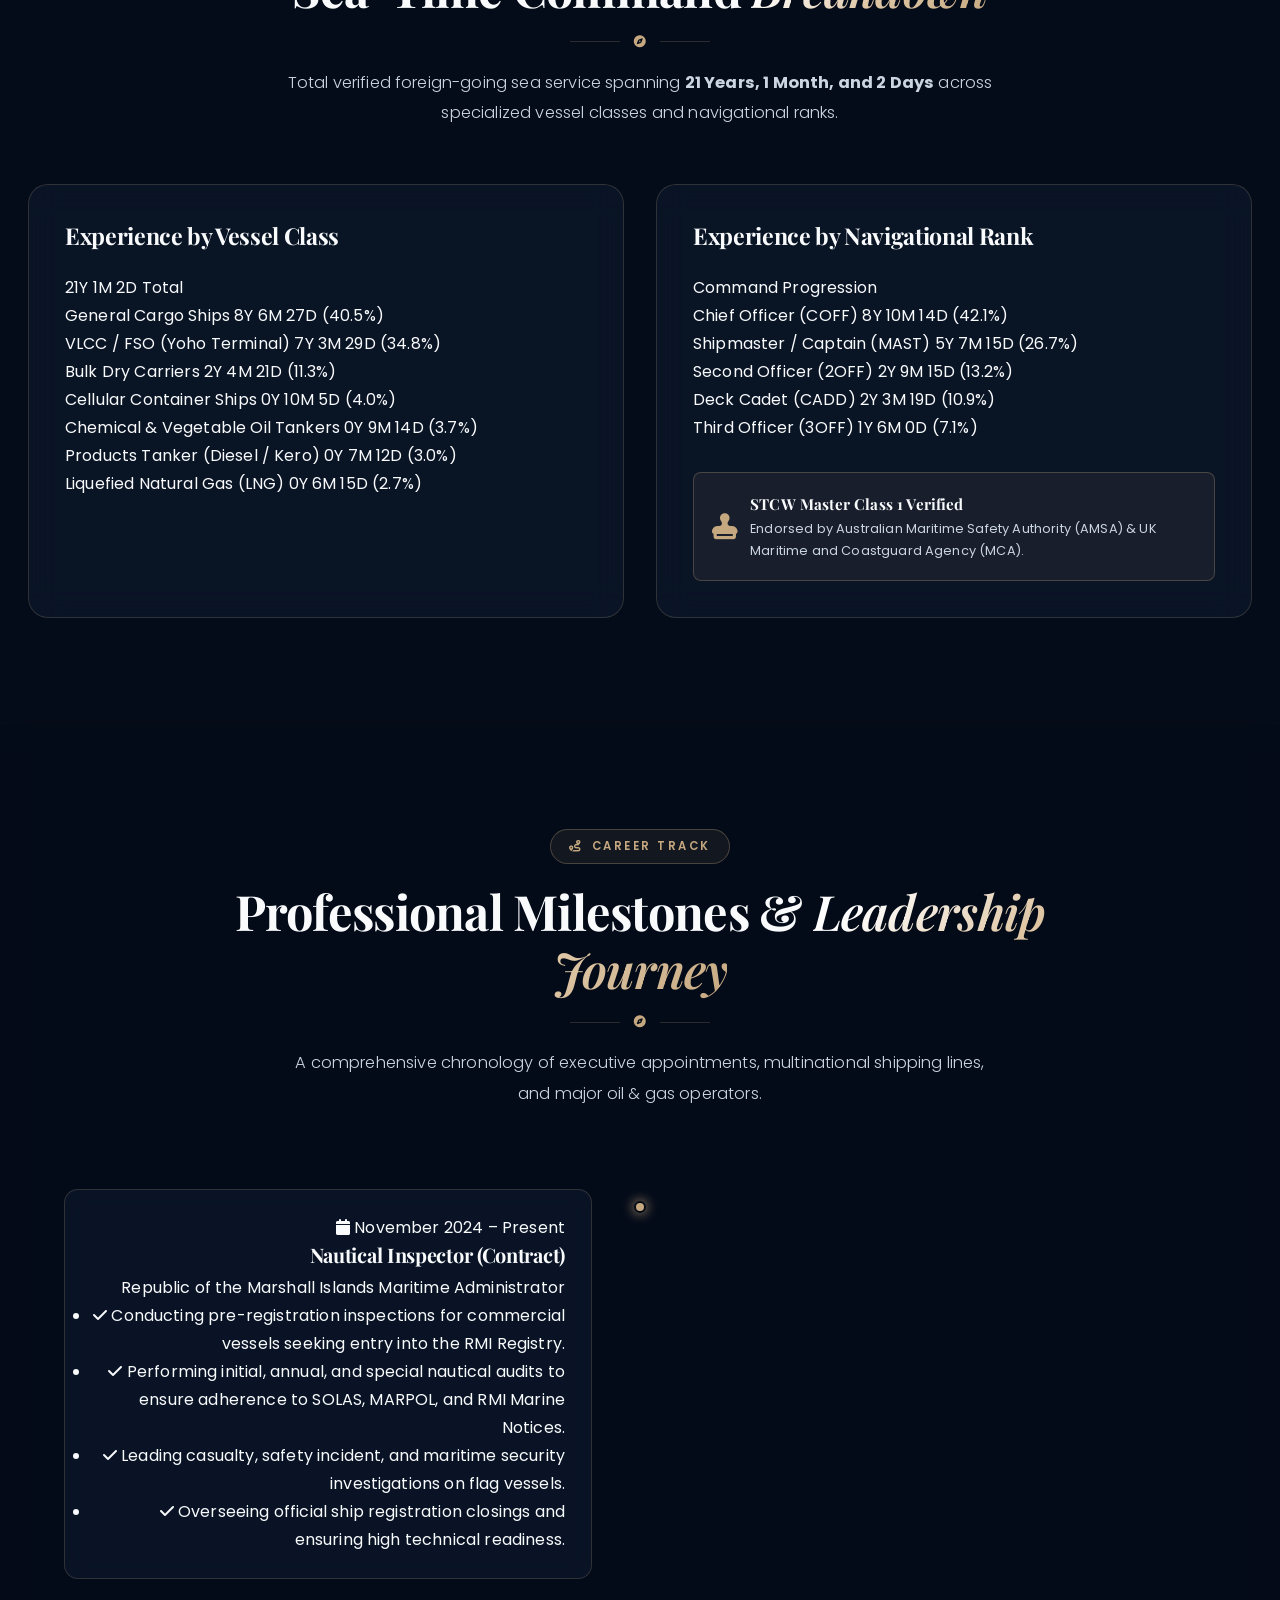
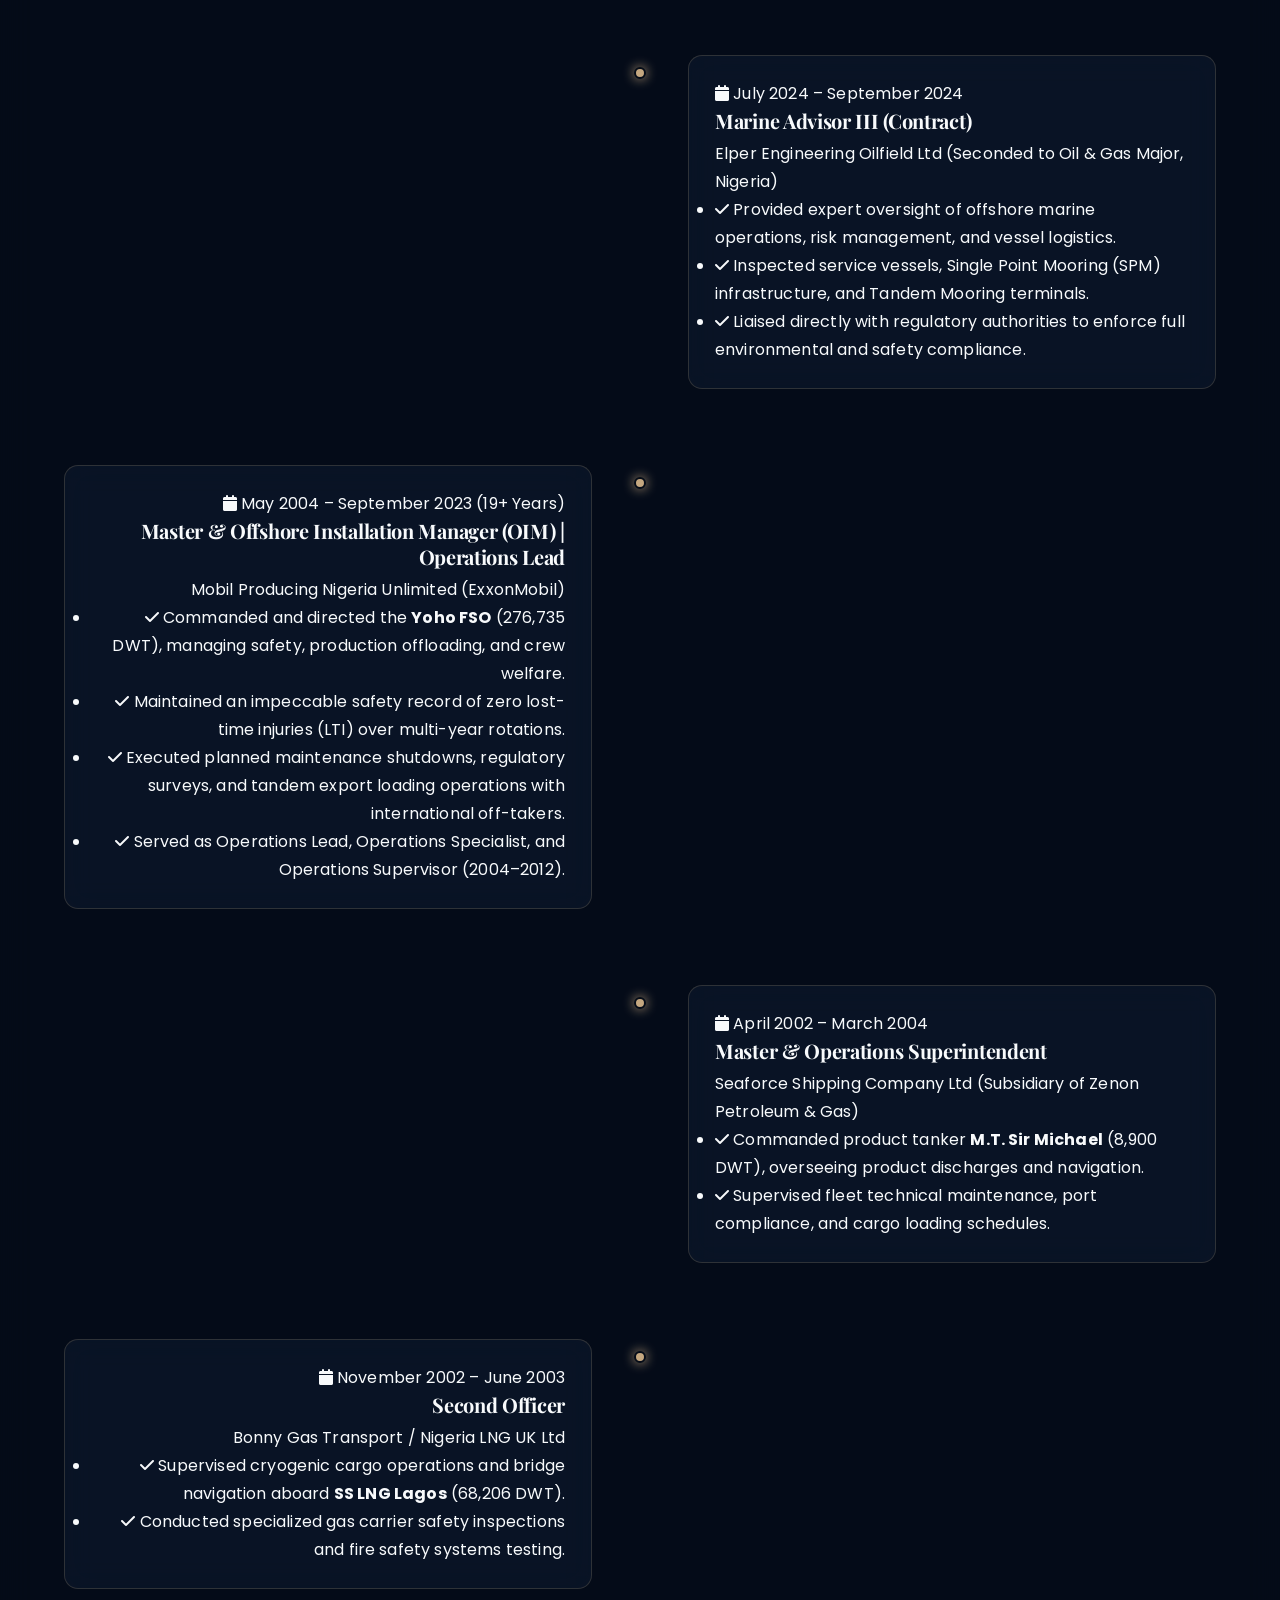
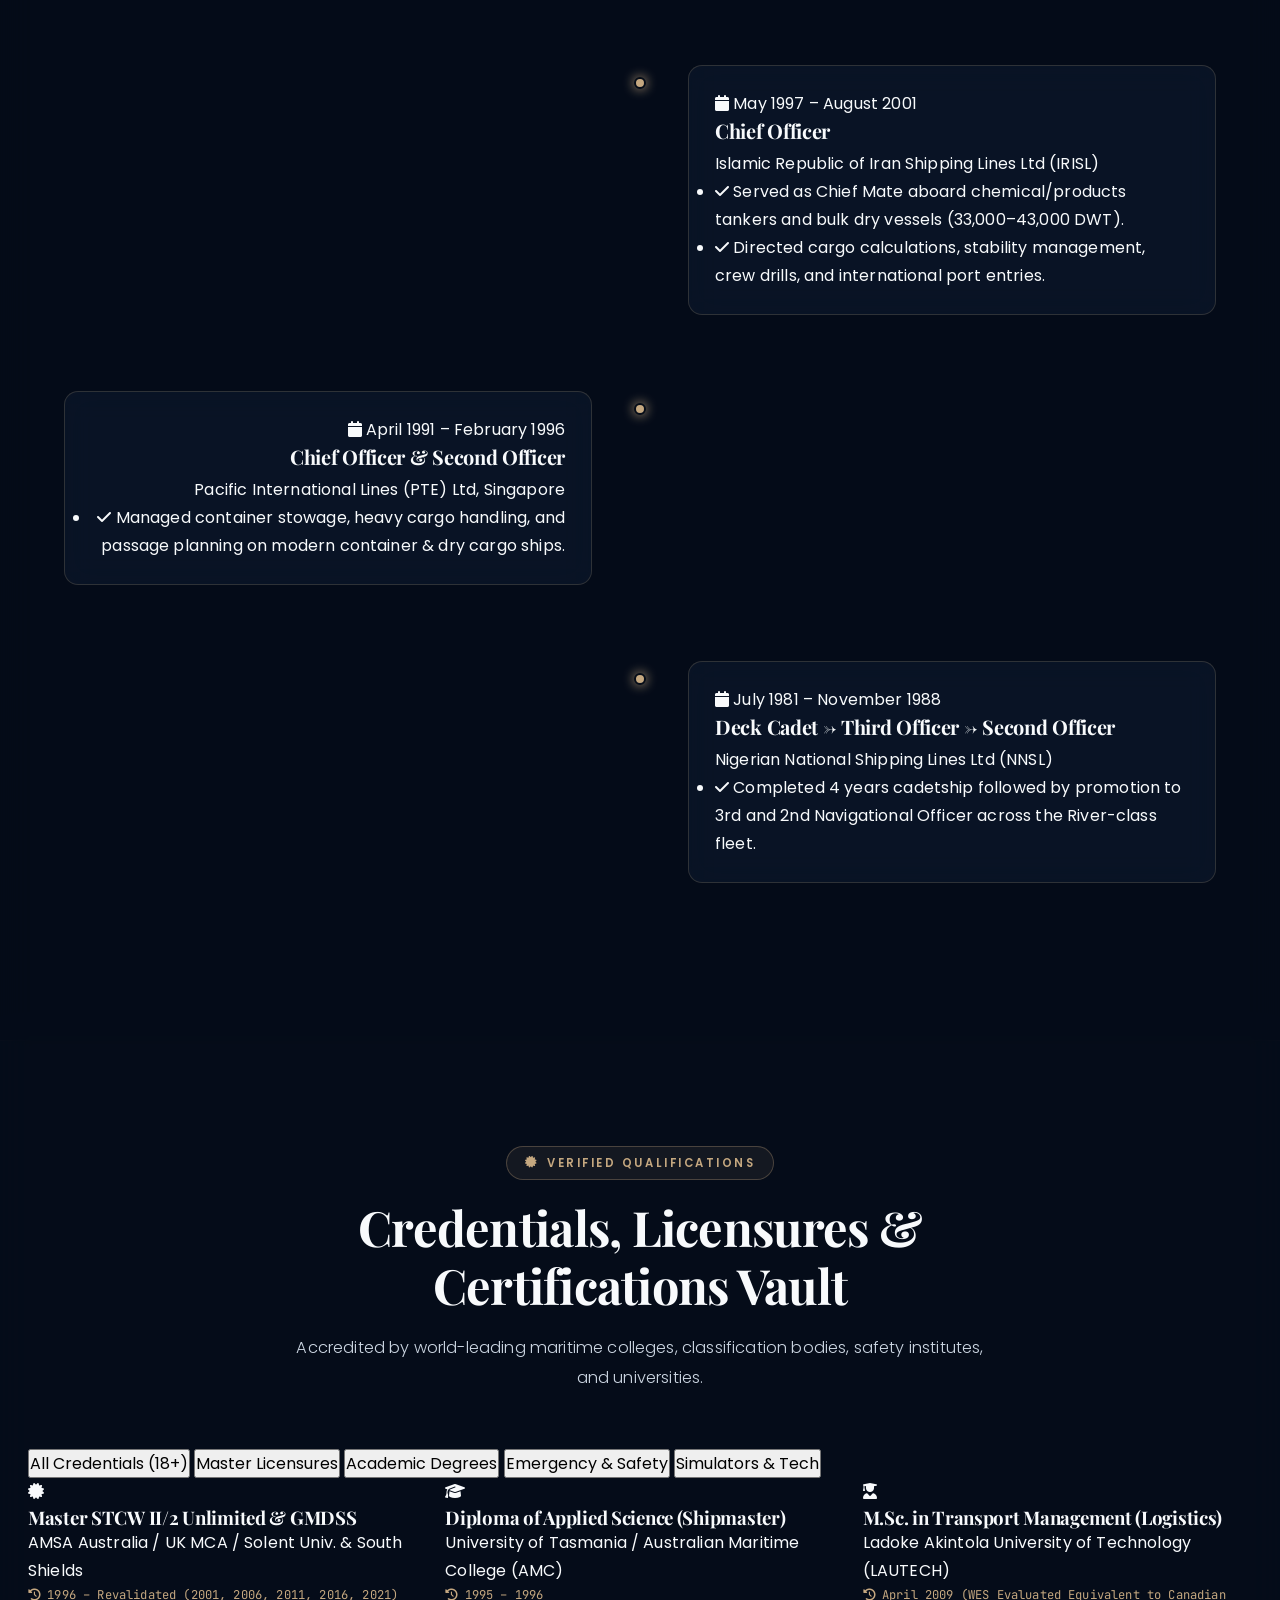
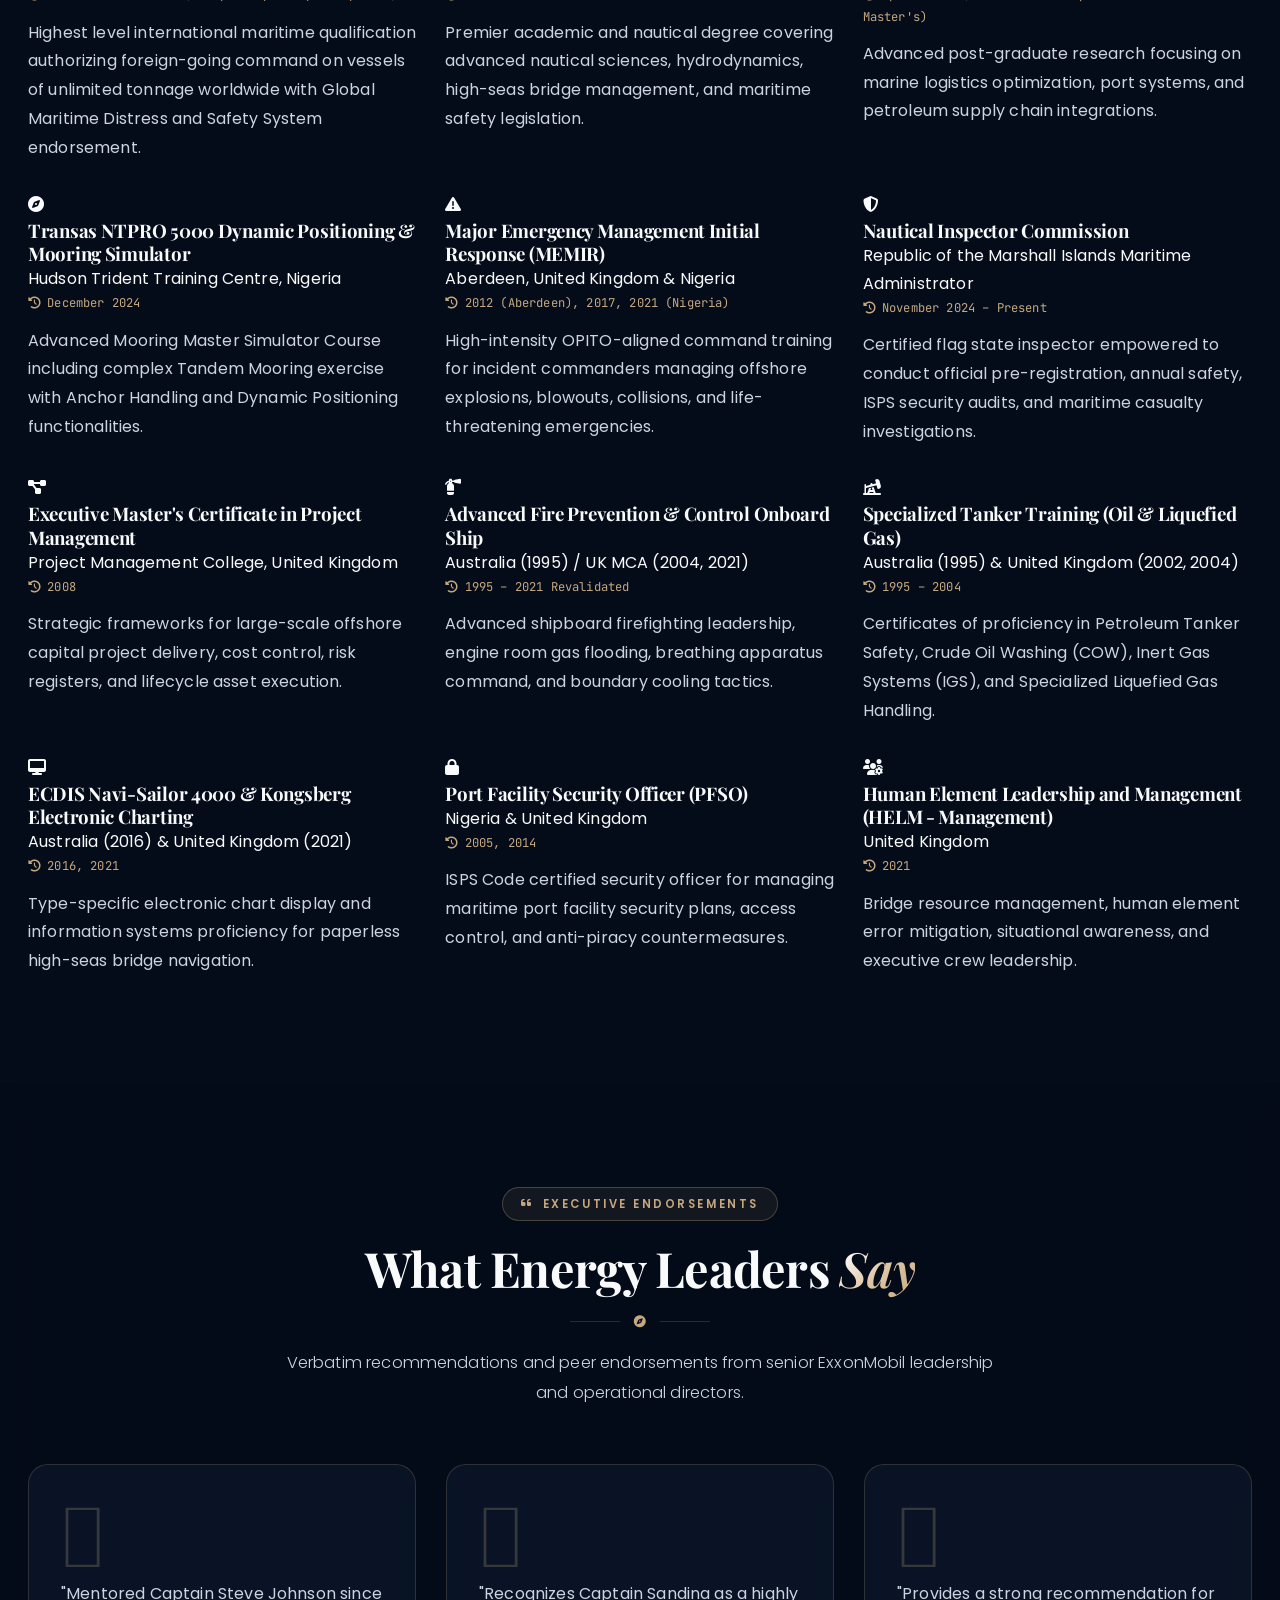
==== commit 21309b2c: "changing overall Ui" ====
--- a/index.html
+++ b/index.html
@@ -51,10 +51,10 @@
   <meta name="twitter:image" content="https://stevejohnsonmaritime.com/assets/images/hero_vlcc.jpg">
   <meta name="twitter:image:alt" content="Capt. Steve Sandina Johnson Maritime Advisory">
 
-  <!-- Preconnect & Fonts -->
+  <!-- Preconnect & Google Fonts (Shafer Luxury Editorial Typography) -->
   <link rel="preconnect" href="https://fonts.googleapis.com">
   <link rel="preconnect" href="https://fonts.gstatic.com" crossorigin>
-  <link href="https://fonts.googleapis.com/css2?family=JetBrains+Mono:wght@400;500;700&family=Outfit:wght@400;500;600;700;800;900&family=Plus+Jakarta+Sans:wght@300;400;500;600;700;800&display=swap" rel="stylesheet">
+  <link href="https://fonts.googleapis.com/css2?family=Cinzel:wght@500;600;700&family=JetBrains+Mono:wght@400;500;700&family=Playfair+Display:ital,wght@0,400;0,500;0,600;0,700;0,800;0,900;1,400;1,500;1,600;1,700;1,800&family=Poppins:ital,wght@0,300;0,400;0,500;0,600;0,700;1,300;1,400&family=Plus+Jakarta+Sans:wght@400;500;600;700&display=swap" rel="stylesheet">
   <link rel="stylesheet" href="https://cdnjs.cloudflare.com/ajax/libs/font-awesome/6.5.1/css/all.min.css">
 
   <!-- Favicon -->
@@ -366,7 +366,7 @@
           </div>
 
           <h1 class="hero-title">
-            Commanding Marine Excellence Across <span class="name-highlight">Global Oceans</span>
+            Commanding Marine <br><span class="hero-title-italic">Excellence</span> Across Global Oceans
           </h1>
 
           <div class="hero-role">
@@ -454,7 +454,8 @@
       <div class="container">
         <div class="section-header" style="margin-bottom: 24px;">
           <span class="section-tag"><i class="fa-solid fa-award"></i> Expert Credentials</span>
-          <h2 class="section-title">Certified by World-Leading Institutions</h2>
+          <h2 class="section-title">Certified by World-Leading <span class="italic-serif">Institutions</span></h2>
+          <div class="section-divider"><i class="fa-solid fa-compass"></i></div>
         </div>
         
         <p class="certified-lead-text">
@@ -560,7 +561,8 @@
       <div class="container">
         <div class="section-header">
           <span class="section-tag"><i class="fa-solid fa-compass"></i> Executive Overview</span>
-          <h2 class="section-title">Four Decades of Master-Level Maritime Command</h2>
+          <h2 class="section-title">Four Decades of Master-Level <span class="italic-serif">Maritime Command</span></h2>
+          <div class="section-divider"><i class="fa-solid fa-compass"></i></div>
           <p class="section-subtitle">
             From stepping aboard as a Deck Cadet in 1981 to commanding supertankers and serving 20 years with ExxonMobil as Master and Offshore Installation Manager.
           </p>
@@ -668,7 +670,8 @@
       <div class="container">
         <div class="section-header">
           <span class="section-tag"><i class="fa-solid fa-gears"></i> Specialized Offerings</span>
-          <h2 class="section-title">Comprehensive Maritime Advisory & Operations</h2>
+          <h2 class="section-title">Comprehensive Maritime <span class="italic-serif">Advisory & Operations</span></h2>
+          <div class="section-divider"><i class="fa-solid fa-compass"></i></div>
           <p class="section-subtitle">
             Delivering high-reliability solutions across offshore operations, regulatory compliance, ship vetting, and maritime supply chain management.
           </p>
@@ -779,7 +782,8 @@
       <div class="container">
         <div class="section-header">
           <span class="section-tag"><i class="fa-solid fa-dharmachakra"></i> Global Command Record</span>
-          <h2 class="section-title">Interactive Fleet & Vessel Directory</h2>
+          <h2 class="section-title">Interactive Fleet & <span class="italic-serif">Vessel Directory</span></h2>
+          <div class="section-divider"><i class="fa-solid fa-compass"></i></div>
           <p class="section-subtitle">
             Explore 20+ major vessels and offshore installations commanded and operated across global trade routes from 1981 to the present.
           </p>
@@ -813,7 +817,8 @@
       <div class="container">
         <div class="section-header">
           <span class="section-tag"><i class="fa-solid fa-chart-pie"></i> Official Sea Records</span>
-          <h2 class="section-title">Sea-Time Command Breakdown</h2>
+          <h2 class="section-title">Sea-Time Command <span class="italic-serif">Breakdown</span></h2>
+          <div class="section-divider"><i class="fa-solid fa-compass"></i></div>
           <p class="section-subtitle">
             Total verified foreign-going sea service spanning <strong>21 Years, 1 Month, and 2 Days</strong> across specialized vessel classes and navigational ranks.
           </p>
@@ -935,11 +940,11 @@
               </div>
             </div>
 
-            <div style="margin-top: 30px; padding: 18px; border-radius: var(--radius-sm); background: rgba(0, 229, 255, 0.06); border: 1px solid rgba(0, 229, 255, 0.2);">
+            <div style="margin-top: 30px; padding: 18px; border-radius: var(--radius-sm); background: rgba(197, 168, 128, 0.08); border: 1px solid rgba(197, 168, 128, 0.28);">
               <div style="display: flex; gap: 12px; align-items: center;">
-                <i class="fa-solid fa-stamp" style="font-size: 1.6rem; color: var(--accent-cyan);"></i>
+                <i class="fa-solid fa-stamp" style="font-size: 1.6rem; color: var(--accent-gold);"></i>
                 <div>
-                  <div style="font-weight: 700; font-size: 0.95rem;">STCW Master Class 1 Verified</div>
+                  <div style="font-weight: 700; font-size: 0.95rem; font-family: var(--font-heading);">STCW Master Class 1 Verified</div>
                   <div style="font-size: 0.8rem; color: var(--text-secondary);">Endorsed by Australian Maritime Safety Authority (AMSA) & UK Maritime and Coastguard Agency (MCA).</div>
                 </div>
               </div>
@@ -954,7 +959,8 @@
       <div class="container">
         <div class="section-header">
           <span class="section-tag"><i class="fa-solid fa-route"></i> Career Track</span>
-          <h2 class="section-title">Professional Milestones & Leadership Journey</h2>
+          <h2 class="section-title">Professional Milestones & <span class="italic-serif">Leadership Journey</span></h2>
+          <div class="section-divider"><i class="fa-solid fa-compass"></i></div>
           <p class="section-subtitle">
             A comprehensive chronology of executive appointments, multinational shipping lines, and major oil & gas operators.
           </p>
@@ -1109,7 +1115,8 @@
       <div class="container">
         <div class="section-header">
           <span class="section-tag"><i class="fa-solid fa-quote-left"></i> Executive Endorsements</span>
-          <h2 class="section-title">What Energy Leaders Say</h2>
+          <h2 class="section-title">What Energy Leaders <span class="italic-serif">Say</span></h2>
+          <div class="section-divider"><i class="fa-solid fa-compass"></i></div>
           <p class="section-subtitle">
             Verbatim recommendations and peer endorsements from senior ExxonMobil leadership and operational directors.
           </p>
@@ -1244,7 +1251,8 @@
       <div class="container">
         <div class="section-header">
           <span class="section-tag"><i class="fa-solid fa-comments"></i> Executive Endorsements</span>
-          <h2 class="section-title">Industry Leadership Recommendations</h2>
+          <h2 class="section-title">Industry Leadership <span class="italic-serif">Recommendations</span></h2>
+          <div class="section-divider"><i class="fa-solid fa-compass"></i></div>
           <p class="section-subtitle">
             First-hand testimonials and verified recommendations from ExxonMobil executive leadership, operations directors, and maritime peers.
           </p>
@@ -1307,7 +1315,8 @@
       <div class="container">
         <div class="section-header">
           <span class="section-tag"><i class="fa-solid fa-circle-question"></i> Frequently Asked Questions</span>
-          <h2 class="section-title">Maritime Advisory & Inspection Insights</h2>
+          <h2 class="section-title">Maritime Advisory & <span class="italic-serif">Inspection Insights</span></h2>
+          <div class="section-divider"><i class="fa-solid fa-compass"></i></div>
           <p class="section-subtitle">
             Essential information regarding maritime certifications, flag state compliance, offshore installation management, and vetting advisory services.
           </p>
@@ -1349,7 +1358,7 @@
               </button>
               <div class="faq-answer">
                 <p>
-                  Flag State inspections, pre-registration audits, periodic safety surveys, and incident investigations under the Republic of the Marshall Islands (RMI) maritime administration can be scheduled directly via our consultation booking form, email at <a href="mailto:sandinajohnson97@gmail.com" style="color: var(--accent-cyan);">sandinajohnson97@gmail.com</a>, or instant WhatsApp at <a href="https://wa.me/2348066482498" target="_blank" rel="noopener noreferrer" style="color: var(--accent-cyan);">+234-806-648-2498</a>.
+                  Flag State inspections, pre-registration audits, periodic safety surveys, and incident investigations under the Republic of the Marshall Islands (RMI) maritime administration can be scheduled directly via our consultation booking form, email at <a href="mailto:sandinajohnson97@gmail.com" style="color: var(--accent-gold);">sandinajohnson97@gmail.com</a>, or instant WhatsApp at <a href="https://wa.me/2348066482498" target="_blank" rel="noopener noreferrer" style="color: var(--accent-gold);">+234-806-648-2498</a>.
                 </p>
               </div>
             </div>
@@ -1402,7 +1411,8 @@
       <div class="container">
         <div class="section-header">
           <span class="section-tag"><i class="fa-solid fa-paper-plane"></i> Get In Touch</span>
-          <h2 class="section-title">Schedule Advisory or Vessel Inspection</h2>
+          <h2 class="section-title">Schedule Advisory or <span class="italic-serif">Vessel Inspection</span></h2>
+          <div class="section-divider"><i class="fa-solid fa-compass"></i></div>
           <p class="section-subtitle">
             Directly connect with Captain Steve Sandina Johnson for confidential maritime consultations, nautical vetting, and expert witness or advisory services.
           </p>
@@ -1571,9 +1581,9 @@
         <div class="footer-col">
           <h4>Contact & Direct</h4>
           <ul class="footer-links">
-            <li><i class="fa-solid fa-phone" style="color: var(--accent-cyan); margin-right: 8px;"></i> +234-806-648-2498</li>
-            <li><i class="fa-solid fa-envelope" style="color: var(--accent-cyan); margin-right: 8px;"></i> sandinajohnson97@gmail.com</li>
-            <li><i class="fa-solid fa-location-dot" style="color: var(--accent-cyan); margin-right: 8px;"></i> Lagos, Nigeria / Global</li>
+            <li><i class="fa-solid fa-phone" style="color: var(--accent-gold); margin-right: 8px;"></i> +234-806-648-2498</li>
+            <li><i class="fa-solid fa-envelope" style="color: var(--accent-gold); margin-right: 8px;"></i> sandinajohnson97@gmail.com</li>
+            <li><i class="fa-solid fa-location-dot" style="color: var(--accent-gold); margin-right: 8px;"></i> Lagos, Nigeria / Global</li>
           </ul>
         </div>
       </div>
--- a/styles.css
+++ b/styles.css
@@ -1,96 +1,122 @@
 /* ==========================================================================
-   STEVE JOHNSON MARITIME - LUXURY MODERN MARITIME DESIGN SYSTEM
+   STEVE JOHNSON MARITIME - HAUTE LUXURY MARITIME DESIGN SYSTEM
+   Inspired by the Editorial Typography & Haute Aesthetics of Shafer Plastic Surgery
+   Theme: Maritime Command, Flag State Inspection & Offshore Marine Assurance
    ========================================================================== */
 
 :root {
-  /* Oceanic Luxury Color Palette */
-  --bg-primary: #040d1a;
-  --bg-secondary: #071527;
-  --bg-card: rgba(10, 25, 48, 0.75);
-  --bg-card-hover: rgba(16, 38, 72, 0.9);
-  --bg-glass: rgba(6, 17, 33, 0.8);
-  --bg-glass-strong: rgba(4, 13, 26, 0.95);
+  /* Oceanic Luxury & Admiralty Haute Color Palette */
+  --bg-primary: #050c18;          /* Deepest Ocean Abyss */
+  --bg-secondary: #081324;        /* Deep Admiralty Midnight Navy */
+  --bg-tertiary: #0d1e36;         /* Regal Coastal Navy */
+  --bg-card: rgba(11, 23, 42, 0.75);
+  --bg-card-hover: rgba(16, 34, 62, 0.92);
+  --bg-glass: rgba(5, 12, 24, 0.85);
+  --bg-glass-strong: rgba(5, 12, 24, 0.97);
   
-  --border-color: rgba(30, 77, 140, 0.3);
-  --border-hover: rgba(0, 229, 255, 0.5);
-  --border-glow: rgba(0, 229, 255, 0.18);
-
-  --text-primary: #f0f6fc;
-  --text-secondary: #94a3b8;
-  --text-muted: #64748b;
+  /* Refined Champagne Gold & Maritime Brass (Shafer-inspired) */
+  --accent-gold: #c5a880;         /* Primary Champagne Gold */
+  --accent-gold-light: #dfc7a6;   /* Luminous Champagne Highlight */
+  --accent-gold-dark: #9c8056;    /* Antique Maritime Brass */
+  --accent-gold-rgb: 197, 168, 128;
+  --accent-gold-muted: rgba(197, 168, 128, 0.15);
+
+  /* Delicate Hairline Borders & Ambient Glows */
+  --border-color: rgba(197, 168, 128, 0.2);
+  --border-subtle: rgba(255, 255, 255, 0.08);
+  --border-hover: rgba(197, 168, 128, 0.6);
+  --border-glow: rgba(197, 168, 128, 0.25);
+
+  /* Editorial Typography Colors */
+  --text-primary: #f8fafc;
+  --text-secondary: #cbd5e1;
+  --text-muted: #8393a7;
   --text-light: #ffffff;
-
-  /* Maritime Accents */
-  --accent-cyan: #00e5ff;
-  --accent-cyan-rgb: 0, 229, 255;
-  --accent-cyan-dark: #00b4d8;
-  --accent-blue: #0284c7;
-  --accent-gold: #f59e0b;
-  --accent-gold-light: #fbbf24;
+  --text-gold: #dfc7a6;
+
+  /* Maritime Complementary Accents */
+  --accent-navy: #0e2746;
+  --accent-blue: #1d4ed8;
+  --accent-blue-light: #38bdf8;
   --accent-emerald: #10b981;
   --accent-red: #ef4444;
 
-  /* Gradients */
-  --grad-ocean: linear-gradient(135deg, #040d1a 0%, #08162b 50%, #0a2540 100%);
-  --grad-cyan: linear-gradient(135deg, #00e5ff 0%, #0284c7 100%);
-  --grad-gold: linear-gradient(135deg, #fbbf24 0%, #d97706 100%);
-  --grad-card: linear-gradient(145deg, rgba(12, 30, 56, 0.75) 0%, rgba(6, 18, 36, 0.6) 100%);
-  --grad-glow: radial-gradient(circle at 50% 50%, rgba(0, 229, 255, 0.12) 0%, transparent 70%);
-
-  /* Typography */
-  --font-heading: 'Outfit', -apple-system, BlinkMacSystemFont, 'Segoe UI', Roboto, sans-serif;
-  --font-body: 'Plus Jakarta Sans', -apple-system, BlinkMacSystemFont, 'Segoe UI', Roboto, sans-serif;
+  /* Luxury Editorial Gradients */
+  --grad-ocean: linear-gradient(180deg, #050c18 0%, #081324 50%, #050c18 100%);
+  --grad-gold: linear-gradient(135deg, #dfc7a6 0%, #c5a880 50%, #9c8056 100%);
+  --grad-gold-text: linear-gradient(135deg, #ffffff 15%, #dfc7a6 55%, #c5a880 100%);
+  --grad-card: linear-gradient(145deg, rgba(14, 28, 50, 0.75) 0%, rgba(7, 16, 30, 0.85) 100%);
+  --grad-card-hover: linear-gradient(145deg, rgba(18, 36, 64, 0.9) 0%, rgba(10, 22, 40, 0.95) 100%);
+  --grad-glow: radial-gradient(circle at 50% 50%, rgba(197, 168, 128, 0.12) 0%, transparent 70%);
+
+  /* Typography System (Shafer-inspired: Playfair Display + Poppins + Cinzel) */
+  --font-heading: 'Playfair Display', Georgia, 'Times New Roman', serif;
+  --font-body: 'Poppins', -apple-system, BlinkMacSystemFont, 'Segoe UI', Roboto, sans-serif;
   --font-mono: 'JetBrains Mono', 'Fira Code', monospace;
+  --font-prestige: 'Cinzel', Georgia, serif;
 
   /* Dimensions & Transitions */
-  --header-height: 76px;
+  --header-height: 80px;
+  --radius-xs: 4px;
   --radius-sm: 8px;
   --radius-md: 14px;
   --radius-lg: 20px;
+  --radius-xl: 28px;
   --radius-full: 9999px;
   
-  --shadow-sm: 0 4px 12px rgba(0, 0, 0, 0.25);
-  --shadow-md: 0 8px 24px rgba(0, 0, 0, 0.35);
-  --shadow-lg: 0 16px 40px rgba(0, 0, 0, 0.45);
-  --shadow-glow: 0 0 25px rgba(0, 229, 255, 0.25);
-  --shadow-gold-glow: 0 0 25px rgba(245, 158, 11, 0.25);
+  --shadow-sm: 0 4px 14px rgba(0, 0, 0, 0.35);
+  --shadow-md: 0 10px 30px rgba(0, 0, 0, 0.45);
+  --shadow-lg: 0 20px 50px rgba(0, 0, 0, 0.6);
+  --shadow-glow: 0 0 30px rgba(197, 168, 128, 0.22);
+  --shadow-gold-glow: 0 8px 32px rgba(197, 168, 128, 0.28);
 
   --transition-fast: 0.2s cubic-bezier(0.4, 0, 0.2, 1);
   --transition-normal: 0.35s cubic-bezier(0.4, 0, 0.2, 1);
-  --transition-slow: 0.6s cubic-bezier(0.16, 1, 0.3, 1);
-}
-
-/* Daylight Admiralty Theme */
+  --transition-slow: 0.65s cubic-bezier(0.16, 1, 0.3, 1);
+}
+
+/* ==========================================================================
+   DAYLIGHT ADMIRALTY THEME (LIGHT MODE)
+   Inspired by upscale Fifth Avenue clinic light aesthetics & coastal sand
+   ========================================================================== */
 [data-theme="light"] {
-  --bg-primary: #f8fafc;
-  --bg-secondary: #edf2f7;
-  --bg-card: rgba(255, 255, 255, 0.95);
+  --bg-primary: #fbf9f6;          /* Warm Maritime Ivory / Alabaster */
+  --bg-secondary: #f4f0e8;        /* Soft Linen Sand */
+  --bg-tertiary: #ebe5d9;         /* Coastal Cream */
+  --bg-card: rgba(255, 255, 255, 0.94);
   --bg-card-hover: #ffffff;
-  --bg-glass: rgba(255, 255, 255, 0.88);
-  --bg-glass-strong: rgba(255, 255, 255, 0.98);
+  --bg-glass: rgba(251, 249, 246, 0.92);
+  --bg-glass-strong: rgba(251, 249, 246, 0.98);
   
-  --border-color: rgba(203, 213, 225, 0.85);
-  --border-hover: rgba(2, 132, 199, 0.5);
-  --border-glow: rgba(2, 132, 199, 0.2);
-
-  --text-primary: #0f172a;
-  --text-secondary: #475569;
+  --accent-gold: #9a784d;         /* Deep Antique Gold */
+  --accent-gold-light: #b89758;
+  --accent-gold-dark: #7a5c34;
+  --accent-gold-rgb: 154, 120, 77;
+  --accent-gold-muted: rgba(154, 120, 77, 0.12);
+
+  --border-color: rgba(154, 120, 77, 0.25);
+  --border-subtle: rgba(15, 23, 42, 0.08);
+  --border-hover: rgba(154, 120, 77, 0.7);
+  --border-glow: rgba(154, 120, 77, 0.2);
+
+  --text-primary: #0a1626;        /* Deepest Admiralty Navy Ink */
+  --text-secondary: #3b4b5e;      /* Refined Marine Slate */
   --text-muted: #64748b;
-  --text-light: #0f172a;
-
-  --accent-cyan: #0284c7;
-  --accent-cyan-rgb: 2, 132, 199;
-  --accent-cyan-dark: #0369a1;
-  --accent-gold: #b45309;
-
-  --grad-ocean: linear-gradient(135deg, #f8fafc 0%, #edf2f7 50%, #e2e8f0 100%);
-  --grad-card: linear-gradient(145deg, #ffffff 0%, #f8fafc 100%);
-  --grad-glow: radial-gradient(circle at 50% 50%, rgba(2, 132, 199, 0.08) 0%, transparent 70%);
-
-  --shadow-sm: 0 4px 12px rgba(15, 23, 42, 0.06);
-  --shadow-md: 0 8px 24px rgba(15, 23, 42, 0.08);
-  --shadow-lg: 0 16px 40px rgba(15, 23, 42, 0.12);
-  --shadow-glow: 0 0 25px rgba(2, 132, 199, 0.15);
+  --text-light: #0a1626;
+  --text-gold: #9a784d;
+
+  --grad-ocean: linear-gradient(180deg, #fbf9f6 0%, #f4f0e8 50%, #fbf9f6 100%);
+  --grad-gold: linear-gradient(135deg, #b89758 0%, #9a784d 50%, #7a5c34 100%);
+  --grad-gold-text: linear-gradient(135deg, #0a1626 20%, #9a784d 100%);
+  --grad-card: linear-gradient(145deg, #ffffff 0%, #fbf9f6 100%);
+  --grad-card-hover: linear-gradient(145deg, #ffffff 0%, #f8f5ee 100%);
+  --grad-glow: radial-gradient(circle at 50% 50%, rgba(154, 120, 77, 0.08) 0%, transparent 70%);
+
+  --shadow-sm: 0 4px 14px rgba(10, 22, 38, 0.06);
+  --shadow-md: 0 10px 28px rgba(10, 22, 38, 0.08);
+  --shadow-lg: 0 20px 45px rgba(10, 22, 38, 0.12);
+  --shadow-glow: 0 0 30px rgba(154, 120, 77, 0.18);
+  --shadow-gold-glow: 0 8px 30px rgba(154, 120, 77, 0.22);
 }
 
 /* ==========================================================================
@@ -113,13 +139,17 @@
   font-family: var(--font-body);
   background-color: var(--bg-primary);
   color: var(--text-primary);
-  line-height: 1.65;
+  line-height: 1.75;
+  font-weight: 400;
   overflow-x: hidden;
   position: relative;
+  letter-spacing: 0.01em;
   transition: background-color var(--transition-normal), color var(--transition-normal);
-}
-
-/* Subtle Animated Background Grid */
+  -webkit-font-smoothing: antialiased;
+  -moz-osx-font-smoothing: grayscale;
+}
+
+/* Delicate Luxury Watermark Grid */
 body::before {
   content: '';
   position: fixed;
@@ -128,10 +158,10 @@
   width: 100vw;
   height: 100vh;
   background-image: 
-    radial-gradient(rgba(0, 229, 255, 0.03) 1px, transparent 1px),
-    radial-gradient(rgba(0, 229, 255, 0.015) 1px, transparent 1px);
-  background-size: 40px 40px, 80px 80px;
-  background-position: 0 0, 20px 20px;
+    radial-gradient(rgba(197, 168, 128, 0.04) 1px, transparent 1px),
+    radial-gradient(rgba(197, 168, 128, 0.02) 1px, transparent 1px);
+  background-size: 48px 48px, 96px 96px;
+  background-position: 0 0, 24px 24px;
   pointer-events: none;
   z-index: 0;
 }
@@ -141,12 +171,25 @@
   font-weight: 700;
   line-height: 1.25;
   color: var(--text-primary);
+  letter-spacing: -0.015em;
+}
+
+h1 em, h2 em, h3 em, .italic-serif {
+  font-family: var(--font-heading);
+  font-style: italic;
+  font-weight: 600;
+}
+
+p {
+  color: var(--text-secondary);
+  line-height: 1.8;
+  font-size: 1rem;
 }
 
 a {
   color: inherit;
   text-decoration: none;
-  transition: color var(--transition-fast);
+  transition: color var(--transition-fast), border-color var(--transition-fast), transform var(--transition-fast);
 }
 
 img {
@@ -162,15 +205,15 @@
 
 .container {
   width: 100%;
-  max-width: 1280px;
+  max-width: 1300px;
   margin: 0 auto;
-  padding: 0 24px;
+  padding: 0 28px;
   position: relative;
   z-index: 1;
 }
 
 /* ==========================================================================
-   NAVIGATION BAR
+   NAVIGATION BAR (SHAFER LUXURY FROSTED GLASS & GOLD TRIM)
    ========================================================================== */
 
 .navbar {
@@ -181,17 +224,17 @@
   height: var(--header-height);
   z-index: 1000;
   background: var(--bg-glass);
-  backdrop-filter: blur(16px);
-  -webkit-backdrop-filter: blur(16px);
+  backdrop-filter: blur(20px);
+  -webkit-backdrop-filter: blur(20px);
   border-bottom: 1px solid var(--border-color);
   transition: all var(--transition-normal);
 }
 
 .navbar.scrolled {
   background: var(--bg-glass-strong);
-  height: 68px;
+  height: 72px;
   box-shadow: var(--shadow-md);
-  border-bottom-color: rgba(var(--accent-cyan-rgb), 0.25);
+  border-bottom-color: rgba(var(--accent-gold-rgb), 0.35);
 }
 
 .nav-container {
@@ -199,51 +242,33 @@
   align-items: center;
   justify-content: space-between;
   height: 100%;
-  gap: 20px;
+  gap: 24px;
 }
 
 .brand-logo {
   display: flex;
   align-items: center;
-  gap: 12px;
-  font-weight: 800;
+  gap: 14px;
   text-decoration: none;
   flex-shrink: 0;
 }
 
 .brand-img {
-  height: 44px;
+  height: 48px;
   width: auto;
   aspect-ratio: 1 / 1;
   border-radius: var(--radius-sm);
   object-fit: cover;
-  box-shadow: 0 0 16px rgba(0, 229, 255, 0.3);
+  box-shadow: 0 4px 16px rgba(0, 0, 0, 0.4);
   border: 1px solid var(--border-color);
-  transition: transform var(--transition-fast), border-color var(--transition-fast);
+  transition: transform var(--transition-fast), border-color var(--transition-fast), box-shadow var(--transition-fast);
   flex-shrink: 0;
 }
 
 .brand-logo:hover .brand-img {
   transform: scale(1.05);
-  border-color: var(--accent-cyan);
-}
-
-.brand-icon-wrap {
-  width: 42px;
-  height: 42px;
-  border-radius: var(--radius-md);
-  background: var(--grad-cyan);
-  display: flex;
-  align-items: center;
-  justify-content: center;
-  color: #040d1a;
-  box-shadow: 0 0 16px rgba(0, 229, 255, 0.4);
-  transition: transform var(--transition-fast);
-  flex-shrink: 0;
-}
-
-.brand-logo:hover .brand-icon-wrap {
-  transform: rotate(15deg) scale(1.05);
+  border-color: var(--accent-gold);
+  box-shadow: 0 0 20px rgba(var(--accent-gold-rgb), 0.35);
 }
 
 .brand-text {
@@ -253,43 +278,41 @@
 
 .brand-title {
   font-family: var(--font-heading);
-  font-size: 1.15rem;
-  font-weight: 800;
-  line-height: 1.1;
-  background: linear-gradient(135deg, #ffffff 40%, var(--accent-cyan) 100%);
-  -webkit-background-clip: text;
-  -webkit-text-fill-color: transparent;
+  font-size: 1.28rem;
+  font-weight: 700;
+  line-height: 1.15;
+  color: var(--text-primary);
+  letter-spacing: -0.01em;
   white-space: nowrap;
 }
 
-[data-theme="light"] .brand-title {
-  background: linear-gradient(135deg, #0f172a 40%, var(--accent-blue) 100%);
-  -webkit-background-clip: text;
-  -webkit-text-fill-color: transparent;
-}
-
 .brand-sub {
-  font-family: var(--font-mono);
-  font-size: 0.62rem;
+  font-family: var(--font-body);
+  font-size: 0.65rem;
+  font-weight: 600;
   text-transform: uppercase;
-  letter-spacing: 0.1em;
-  color: var(--accent-cyan);
+  letter-spacing: 0.22em;
+  color: var(--accent-gold);
   white-space: nowrap;
+  margin-top: 2px;
 }
 
 .nav-menu {
   display: flex;
   align-items: center;
-  gap: 20px;
+  gap: 22px;
   list-style: none;
 }
 
 .nav-link {
-  font-size: 0.88rem;
-  font-weight: 600;
+  font-family: var(--font-body);
+  font-size: 0.82rem;
+  font-weight: 500;
+  text-transform: uppercase;
+  letter-spacing: 0.08em;
   color: var(--text-secondary);
   position: relative;
-  padding: 6px 0;
+  padding: 8px 0;
   transition: color var(--transition-fast);
   white-space: nowrap;
 }
@@ -300,15 +323,14 @@
   bottom: 0;
   left: 0;
   width: 0%;
-  height: 2px;
-  background: var(--grad-cyan);
-  border-radius: 2px;
+  height: 1.5px;
+  background: var(--grad-gold);
   transition: width var(--transition-fast);
 }
 
 .nav-link:hover,
 .nav-link.active {
-  color: var(--accent-cyan);
+  color: var(--accent-gold-light);
 }
 
 .nav-link:hover::after,
@@ -319,17 +341,17 @@
 .nav-actions {
   display: flex;
   align-items: center;
-  gap: 12px;
+  gap: 14px;
   flex-shrink: 0;
 }
 
 .theme-toggle-btn {
-  width: 38px;
-  height: 38px;
-  border-radius: var(--radius-md);
+  width: 40px;
+  height: 40px;
+  border-radius: var(--radius-full);
   border: 1px solid var(--border-color);
   background: var(--bg-card);
-  color: var(--text-primary);
+  color: var(--accent-gold);
   display: flex;
   align-items: center;
   justify-content: center;
@@ -338,54 +360,63 @@
 }
 
 .theme-toggle-btn:hover {
-  border-color: var(--accent-cyan);
-  color: var(--accent-cyan);
-  box-shadow: 0 0 12px rgba(var(--accent-cyan-rgb), 0.25);
-  transform: translateY(-1px);
-}
-
+  border-color: var(--accent-gold);
+  color: var(--accent-gold-light);
+  box-shadow: 0 0 16px rgba(var(--accent-gold-rgb), 0.3);
+  transform: translateY(-2px);
+}
+
+/* Haute Luxury Buttons (Shafer Style) */
 .btn-primary {
   display: inline-flex;
   align-items: center;
-  gap: 8px;
-  padding: 10px 20px;
-  font-size: 0.88rem;
-  font-weight: 700;
+  gap: 10px;
+  padding: 12px 26px;
+  font-family: var(--font-body);
+  font-size: 0.82rem;
+  font-weight: 600;
+  text-transform: uppercase;
+  letter-spacing: 0.12em;
   border-radius: var(--radius-full);
-  background: var(--grad-cyan);
-  color: #040d1a;
+  background: var(--grad-gold);
+  color: #060d19;
   border: none;
   cursor: pointer;
-  box-shadow: 0 4px 18px rgba(0, 229, 255, 0.35);
+  box-shadow: 0 6px 20px rgba(var(--accent-gold-rgb), 0.32);
   transition: all var(--transition-fast);
   white-space: nowrap;
 }
 
 .btn-primary:hover {
   transform: translateY(-2px);
-  box-shadow: 0 6px 24px rgba(0, 229, 255, 0.5);
+  box-shadow: 0 10px 28px rgba(var(--accent-gold-rgb), 0.45);
+  background: linear-gradient(135deg, #ffffff 0%, #dfc7a6 50%, #c5a880 100%);
+  color: #050c18;
 }
 
 .btn-secondary {
   display: inline-flex;
   align-items: center;
-  gap: 8px;
-  padding: 10px 20px;
-  font-size: 0.88rem;
-  font-weight: 700;
+  gap: 10px;
+  padding: 12px 26px;
+  font-family: var(--font-body);
+  font-size: 0.82rem;
+  font-weight: 600;
+  text-transform: uppercase;
+  letter-spacing: 0.12em;
   border-radius: var(--radius-full);
   background: var(--bg-card);
   color: var(--text-primary);
   border: 1px solid var(--border-color);
   cursor: pointer;
-  backdrop-filter: blur(10px);
+  backdrop-filter: blur(12px);
   transition: all var(--transition-fast);
   white-space: nowrap;
 }
 
 .btn-secondary:hover {
-  border-color: var(--accent-cyan);
-  color: var(--accent-cyan);
+  border-color: var(--accent-gold);
+  color: var(--accent-gold-light);
   background: var(--bg-card-hover);
   transform: translateY(-2px);
   box-shadow: var(--shadow-glow);
@@ -394,43 +425,48 @@
 .btn-gold {
   display: inline-flex;
   align-items: center;
-  gap: 8px;
-  padding: 10px 20px;
-  font-size: 0.88rem;
-  font-weight: 700;
+  gap: 10px;
+  padding: 12px 24px;
+  font-family: var(--font-body);
+  font-size: 0.82rem;
+  font-weight: 600;
+  text-transform: uppercase;
+  letter-spacing: 0.12em;
   border-radius: var(--radius-full);
-  background: var(--grad-gold);
-  color: #0f172a;
-  border: none;
+  background: rgba(16, 185, 129, 0.12);
+  border: 1px solid rgba(16, 185, 129, 0.4);
+  color: #34d399;
   cursor: pointer;
-  box-shadow: var(--shadow-gold-glow);
   transition: all var(--transition-fast);
   white-space: nowrap;
 }
 
 .btn-gold:hover {
+  background: rgba(16, 185, 129, 0.22);
+  border-color: #34d399;
+  color: #ffffff;
   transform: translateY(-2px);
-  box-shadow: 0 6px 24px rgba(245, 158, 11, 0.5);
+  box-shadow: 0 6px 20px rgba(16, 185, 129, 0.3);
 }
 
 .mobile-toggle-btn {
   display: none;
   background: none;
   border: none;
-  color: var(--text-primary);
+  color: var(--accent-gold);
   font-size: 1.4rem;
   cursor: pointer;
 }
 
 /* ==========================================================================
-   HERO SECTION
+   HERO SECTION (EDITORIAL MARITIME HAUTE LUXURY)
    ========================================================================== */
 
 .hero-section {
   position: relative;
-  min-height: 90vh;
-  padding-top: calc(var(--header-height) + 30px);
-  padding-bottom: 60px;
+  min-height: 94vh;
+  padding-top: calc(var(--header-height) + 40px);
+  padding-bottom: 70px;
   display: flex;
   align-items: center;
   overflow: hidden;
@@ -443,153 +479,185 @@
   width: 100%;
   height: 100%;
   background: 
-    linear-gradient(to right, rgba(4, 13, 26, 0.96) 0%, rgba(4, 13, 26, 0.82) 50%, rgba(4, 13, 26, 0.94) 100%),
+    linear-gradient(to right, rgba(5, 12, 24, 0.97) 0%, rgba(5, 12, 24, 0.85) 50%, rgba(5, 12, 24, 0.96) 100%),
+    radial-gradient(circle at 60% 40%, rgba(197, 168, 128, 0.08) 0%, transparent 60%),
     url('assets/images/hero_vlcc.jpg') center/cover no-repeat;
   z-index: 0;
 }
 
 [data-theme="light"] .hero-bg-overlay {
   background: 
-    linear-gradient(to right, rgba(248, 250, 252, 0.96) 0%, rgba(248, 250, 252, 0.82) 50%, rgba(248, 250, 252, 0.94) 100%),
+    linear-gradient(to right, rgba(251, 249, 246, 0.97) 0%, rgba(251, 249, 246, 0.86) 50%, rgba(251, 249, 246, 0.97) 100%),
+    radial-gradient(circle at 60% 40%, rgba(154, 120, 77, 0.08) 0%, transparent 60%),
     url('assets/images/hero_vlcc.jpg') center/cover no-repeat;
 }
 
 .hero-glow-blob {
   position: absolute;
-  width: 450px;
-  height: 450px;
+  width: 550px;
+  height: 550px;
   border-radius: 50%;
-  background: radial-gradient(circle, rgba(0, 229, 255, 0.15) 0%, transparent 70%);
-  top: 15%;
-  right: 8%;
+  background: radial-gradient(circle, rgba(197, 168, 128, 0.12) 0%, transparent 70%);
+  top: 10%;
+  right: 5%;
   pointer-events: none;
-  filter: blur(40px);
-  animation: pulse-slow 8s ease-in-out infinite alternate;
+  filter: blur(50px);
+  animation: pulse-slow 9s ease-in-out infinite alternate;
 }
 
 @keyframes pulse-slow {
-  0% { transform: scale(1) translate(0, 0); opacity: 0.5; }
-  100% { transform: scale(1.15) translate(-15px, 20px); opacity: 0.85; }
+  0% { transform: scale(1) translate(0, 0); opacity: 0.6; }
+  100% { transform: scale(1.18) translate(-20px, 25px); opacity: 0.9; }
 }
 
 .hero-grid {
   display: grid;
-  grid-template-columns: 1.15fr 0.85fr;
-  gap: 48px;
-  align-items: center;
-}
-
+  grid-template-columns: 1.18fr 0.82fr;
+  gap: 56px;
+  align-items: center;
+}
+
+/* Shafer Pre-heading Eyebrow Badge */
 .status-badge {
   display: inline-flex;
   align-items: center;
   gap: 10px;
-  padding: 6px 16px;
+  padding: 6px 18px;
   border-radius: var(--radius-full);
-  background: rgba(0, 229, 255, 0.1);
-  border: 1px solid rgba(0, 229, 255, 0.3);
-  font-family: var(--font-mono);
-  font-size: 0.78rem;
-  font-weight: 600;
-  color: var(--accent-cyan);
-  margin-bottom: 20px;
+  background: rgba(197, 168, 128, 0.08);
+  border: 1px solid rgba(197, 168, 128, 0.28);
+  font-family: var(--font-body);
+  font-size: 0.72rem;
+  font-weight: 600;
+  text-transform: uppercase;
+  letter-spacing: 0.2em;
+  color: var(--accent-gold);
+  margin-bottom: 22px;
 }
 
 .status-indicator {
-  width: 8px;
-  height: 8px;
+  width: 7px;
+  height: 7px;
   border-radius: 50%;
-  background-color: var(--accent-emerald);
-  box-shadow: 0 0 10px var(--accent-emerald);
+  background-color: var(--accent-gold-light);
+  box-shadow: 0 0 10px var(--accent-gold-light);
   animation: radar-blink 2s infinite;
 }
 
 @keyframes radar-blink {
   0%, 100% { opacity: 1; transform: scale(1); }
-  50% { opacity: 0.4; transform: scale(0.8); }
+  50% { opacity: 0.35; transform: scale(0.75); }
 }
 
 .hero-title {
-  font-size: clamp(2.2rem, 3.8vw, 3.4rem);
-  letter-spacing: -0.03em;
-  margin-bottom: 14px;
-  line-height: 1.2;
-}
-
-.hero-title .name-highlight {
-  background: linear-gradient(135deg, #ffffff 30%, var(--accent-cyan) 100%);
+  font-family: var(--font-heading);
+  font-size: clamp(2.4rem, 4.4vw, 4.1rem);
+  letter-spacing: -0.02em;
+  margin-bottom: 18px;
+  line-height: 1.15;
+  color: var(--text-primary);
+}
+
+.hero-title .name-highlight,
+.hero-title-italic {
+  font-family: var(--font-heading);
+  font-style: italic;
+  font-weight: 600;
+  background: var(--grad-gold-text);
   -webkit-background-clip: text;
   -webkit-text-fill-color: transparent;
-}
-
-[data-theme="light"] .hero-title .name-highlight {
-  background: linear-gradient(135deg, #0f172a 30%, var(--accent-blue) 100%);
-  -webkit-background-clip: text;
-  -webkit-text-fill-color: transparent;
+  display: inline-block;
 }
 
 .hero-role {
-  font-size: clamp(1rem, 1.8vw, 1.25rem);
-  font-weight: 600;
+  font-family: var(--font-body);
+  font-size: 0.88rem;
+  font-weight: 600;
+  text-transform: uppercase;
+  letter-spacing: 0.16em;
   color: var(--accent-gold);
-  margin-bottom: 16px;
-  display: flex;
-  align-items: center;
-  gap: 10px;
-  flex-wrap: wrap;
-}
-
-.hero-role-divider {
-  color: var(--text-muted);
-}
-
-.hero-description {
-  font-size: 1.02rem;
-  color: var(--text-secondary);
-  margin-bottom: 28px;
-  max-width: 600px;
-  line-height: 1.7;
-}
-
-.hero-actions {
+  margin-bottom: 20px;
   display: flex;
   align-items: center;
   gap: 12px;
   flex-wrap: wrap;
-  margin-bottom: 36px;
-}
-
+}
+
+.hero-role-divider {
+  color: var(--accent-gold-dark);
+  font-size: 0.8rem;
+}
+
+.hero-description {
+  font-family: var(--font-body);
+  font-size: 1.05rem;
+  font-weight: 300;
+  color: var(--text-secondary);
+  margin-bottom: 34px;
+  max-width: 620px;
+  line-height: 1.85;
+}
+
+.hero-description strong {
+  font-weight: 600;
+  color: var(--text-primary);
+}
+
+.hero-actions {
+  display: flex;
+  align-items: center;
+  gap: 14px;
+  flex-wrap: wrap;
+  margin-bottom: 42px;
+}
+
+/* Shafer Architectural Metric Strip */
 .hero-metrics-strip {
   display: grid;
   grid-template-columns: repeat(4, 1fr);
-  gap: 14px;
-  padding-top: 24px;
+  gap: 20px;
+  padding-top: 28px;
   border-top: 1px solid var(--border-color);
+  position: relative;
 }
 
 .metric-card {
   display: flex;
   flex-direction: column;
+  position: relative;
+}
+
+.metric-card:not(:last-child)::after {
+  content: '';
+  position: absolute;
+  top: 15%;
+  right: -10px;
+  height: 70%;
+  width: 1px;
+  background: var(--border-color);
 }
 
 .metric-number {
   font-family: var(--font-heading);
-  font-size: 1.75rem;
-  font-weight: 800;
-  color: var(--accent-cyan);
+  font-size: 2.2rem;
+  font-weight: 700;
+  color: var(--accent-gold-light);
   line-height: 1.1;
+  letter-spacing: -0.02em;
 }
 
 .metric-label {
-  font-size: 0.74rem;
+  font-family: var(--font-body);
+  font-size: 0.68rem;
   font-weight: 600;
   color: var(--text-muted);
   text-transform: uppercase;
-  letter-spacing: 0.04em;
-  margin-top: 4px;
-  line-height: 1.3;
-}
-
-/* Hero Portrait Card */
+  letter-spacing: 0.14em;
+  margin-top: 6px;
+  line-height: 1.4;
+}
+
+/* Hero Portrait Card (Shafer Double Gold Hairline Aesthetic) */
 .hero-visual {
   position: relative;
   display: flex;
@@ -599,26 +667,27 @@
 .hero-portrait-card {
   position: relative;
   width: 100%;
-  max-width: 380px;
+  max-width: 400px;
   border-radius: var(--radius-lg);
-  padding: 10px;
+  padding: 12px;
   background: var(--grad-card);
   border: 1px solid var(--border-color);
-  box-shadow: var(--shadow-lg), 0 0 30px rgba(0, 229, 255, 0.12);
-  backdrop-filter: blur(16px);
-  transition: transform var(--transition-normal);
+  box-shadow: var(--shadow-lg), 0 0 40px rgba(197, 168, 128, 0.14);
+  backdrop-filter: blur(20px);
+  transition: transform var(--transition-normal), border-color var(--transition-normal);
 }
 
 .hero-portrait-card:hover {
-  transform: translateY(-5px);
-  border-color: var(--accent-cyan);
+  transform: translateY(-6px);
+  border-color: var(--accent-gold);
 }
 
 .portrait-inner {
   position: relative;
-  border-radius: calc(var(--radius-lg) - 4px);
+  border-radius: calc(var(--radius-lg) - 6px);
   overflow: hidden;
   aspect-ratio: 4 / 5;
+  border: 1px solid rgba(197, 168, 128, 0.25);
 }
 
 .portrait-inner img {
@@ -638,34 +707,35 @@
   bottom: 0;
   left: 0;
   width: 100%;
-  height: 35%;
-  background: linear-gradient(to top, rgba(4, 13, 26, 0.95), transparent);
-}
-
+  height: 40%;
+  background: linear-gradient(to top, rgba(5, 12, 24, 0.95), transparent);
+}
+
+/* Floating Badges with Haute Glassmorphism */
 .floating-badge {
   position: absolute;
   display: flex;
   align-items: center;
   gap: 12px;
-  padding: 10px 16px;
+  padding: 12px 18px;
   border-radius: var(--radius-md);
   background: var(--bg-glass-strong);
   border: 1px solid var(--border-hover);
-  backdrop-filter: blur(16px);
+  backdrop-filter: blur(20px);
   box-shadow: var(--shadow-md);
   z-index: 2;
-  animation: float-badge 6s ease-in-out infinite alternate;
+  animation: float-badge 7s ease-in-out infinite alternate;
 }
 
 .floating-badge.badge-top {
-  top: -15px;
-  right: -15px;
+  top: -16px;
+  right: -16px;
 }
 
 .floating-badge.badge-bottom {
-  bottom: -15px;
-  left: -15px;
-  animation-delay: -3s;
+  bottom: -16px;
+  left: -16px;
+  animation-delay: -3.5s;
 }
 
 @keyframes float-badge {
@@ -674,70 +744,119 @@
 }
 
 .badge-icon {
-  width: 34px;
-  height: 34px;
+  width: 36px;
+  height: 36px;
   border-radius: var(--radius-sm);
-  background: rgba(0, 229, 255, 0.15);
-  color: var(--accent-cyan);
+  background: rgba(197, 168, 128, 0.15);
+  border: 1px solid rgba(197, 168, 128, 0.35);
+  color: var(--accent-gold-light);
   display: flex;
   align-items: center;
   justify-content: center;
+  font-size: 0.95rem;
   flex-shrink: 0;
 }
 
 .badge-title {
-  font-size: 0.82rem;
+  font-family: var(--font-heading);
+  font-size: 0.92rem;
   font-weight: 700;
   color: var(--text-primary);
+  line-height: 1.2;
 }
 
 .badge-subtitle {
-  font-size: 0.7rem;
-  color: var(--text-secondary);
+  font-family: var(--font-body);
+  font-size: 0.68rem;
+  font-weight: 500;
+  text-transform: uppercase;
+  letter-spacing: 0.1em;
+  color: var(--accent-gold);
+  margin-top: 2px;
 }
 
 /* ==========================================================================
-   SECTION COMMON STYLES
+   SECTION COMMON STYLES (SHAFER EDITORIAL HEADERS)
    ========================================================================== */
 
 section {
-  padding: 85px 0;
+  padding: 105px 0;
   position: relative;
 }
 
 .section-header {
   text-align: center;
-  max-width: 760px;
-  margin: 0 auto 50px;
+  max-width: 820px;
+  margin: 0 auto 56px;
 }
 
 .section-tag {
   display: inline-flex;
   align-items: center;
   gap: 8px;
-  padding: 4px 14px;
+  padding: 6px 18px;
   border-radius: var(--radius-full);
-  background: rgba(0, 229, 255, 0.08);
-  border: 1px solid rgba(0, 229, 255, 0.25);
-  font-family: var(--font-mono);
+  background: rgba(197, 168, 128, 0.08);
+  border: 1px solid rgba(197, 168, 128, 0.3);
+  font-family: var(--font-body);
+  font-size: 0.72rem;
+  font-weight: 600;
+  color: var(--accent-gold);
+  text-transform: uppercase;
+  letter-spacing: 0.22em;
+  margin-bottom: 18px;
+}
+
+.section-title {
+  font-family: var(--font-heading);
+  font-size: clamp(2.1rem, 3.8vw, 3.2rem);
+  letter-spacing: -0.015em;
+  margin-bottom: 18px;
+  line-height: 1.2;
+  color: var(--text-primary);
+}
+
+.section-title em,
+.section-title span.italic-serif {
+  font-family: var(--font-heading);
+  font-style: italic;
+  font-weight: 600;
+  background: var(--grad-gold-text);
+  -webkit-background-clip: text;
+  -webkit-text-fill-color: transparent;
+}
+
+/* Delicate Decorative Divider Under Section Titles */
+.section-divider {
+  display: flex;
+  align-items: center;
+  justify-content: center;
+  gap: 14px;
+  margin: 0 auto 20px;
+  width: 140px;
+}
+
+.section-divider::before,
+.section-divider::after {
+  content: '';
+  flex: 1;
+  height: 1px;
+  background: var(--border-color);
+}
+
+.section-divider i {
+  color: var(--accent-gold);
   font-size: 0.75rem;
-  font-weight: 700;
-  color: var(--accent-cyan);
-  text-transform: uppercase;
-  letter-spacing: 0.08em;
-  margin-bottom: 14px;
-}
-
-.section-title {
-  font-size: clamp(1.85rem, 3.2vw, 2.6rem);
-  letter-spacing: -0.02em;
-  margin-bottom: 14px;
 }
 
 .section-subtitle {
-  font-size: 1rem;
+  font-family: var(--font-body);
+  font-size: 1.02rem;
+  font-weight: 300;
   color: var(--text-secondary);
-  line-height: 1.65;
+  line-height: 1.85;
+  max-width: 720px;
+  margin: 0 auto;
 }
 
 /* ==========================================================================
@@ -746,53 +865,51 @@
 
 .certified-section {
   position: relative;
-  padding: 70px 0;
+  padding: 85px 0;
   background: var(--bg-secondary);
   border-top: 1px solid var(--border-color);
   border-bottom: 1px solid var(--border-color);
 }
 
 .certified-lead-text {
+  text-align: center;
+  max-width: 860px;
+  margin: 0 auto 46px;
   font-size: 1.02rem;
+  font-weight: 300;
+  line-height: 1.85;
   color: var(--text-secondary);
-  max-width: 840px;
-  margin: 0 auto 36px;
-  text-align: center;
-  line-height: 1.7;
 }
 
 .certified-logos-grid {
   display: grid;
-  grid-template-columns: repeat(auto-fit, minmax(210px, 1fr));
-  gap: 20px;
-  align-items: stretch;
+  grid-template-columns: repeat(5, 1fr);
+  gap: 18px;
 }
 
 .certified-logo-card {
   background: var(--bg-card);
   border: 1px solid var(--border-color);
   border-radius: var(--radius-md);
-  padding: 20px 16px;
+  padding: 24px 18px;
   display: flex;
   flex-direction: column;
   align-items: center;
-  justify-content: center;
   text-align: center;
-  backdrop-filter: blur(12px);
   transition: all var(--transition-normal);
-  min-height: 150px;
+  backdrop-filter: blur(10px);
 }
 
 .certified-logo-card:hover {
-  transform: translateY(-5px);
-  border-color: var(--accent-cyan);
+  transform: translateY(-4px);
+  border-color: var(--accent-gold);
+  box-shadow: 0 10px 25px rgba(0, 0, 0, 0.4), 0 0 20px rgba(var(--accent-gold-rgb), 0.2);
   background: var(--bg-card-hover);
-  box-shadow: var(--shadow-md), 0 0 20px rgba(0, 229, 255, 0.15);
 }
 
 .certified-logo-img-wrap {
   width: 100%;
-  height: 56px;
+  height: 72px;
   display: flex;
   align-items: center;
   justify-content: center;
@@ -800,43 +917,50 @@
 }
 
 .certified-logo-img {
-  max-height: 52px;
-  max-width: 150px;
+  max-height: 60px;
+  max-width: 85%;
   object-fit: contain;
-  filter: drop-shadow(0 2px 6px rgba(0, 0, 0, 0.2));
-  transition: transform var(--transition-fast);
+  filter: brightness(0.92) contrast(1.1);
+  transition: transform var(--transition-fast), filter var(--transition-fast);
 }
 
 .certified-logo-card:hover .certified-logo-img {
-  transform: scale(1.06);
+  transform: scale(1.08);
+  filter: brightness(1) contrast(1.05);
 }
 
 .certified-inst-name {
   font-family: var(--font-heading);
-  font-size: 0.9rem;
+  font-size: 0.95rem;
   font-weight: 700;
   color: var(--text-primary);
-  line-height: 1.3;
   margin-bottom: 4px;
+  line-height: 1.25;
 }
 
 .certified-inst-badge {
-  font-family: var(--font-mono);
-  font-size: 0.7rem;
+  font-family: var(--font-body);
+  font-size: 0.68rem;
+  font-weight: 600;
+  text-transform: uppercase;
+  letter-spacing: 0.08em;
   color: var(--accent-gold);
-  text-transform: uppercase;
-  letter-spacing: 0.03em;
 }
 
 /* ==========================================================================
-   ABOUT & LEADERSHIP SECTION
+   ABOUT & LEADERSHIP SECTION (EXECUTIVE BIOGRAPHY)
    ========================================================================== */
+
+#about {
+  background: var(--bg-primary);
+}
 
 .about-grid {
   display: grid;
   grid-template-columns: 0.9fr 1.1fr;
-  gap: 48px;
-  align-items: center;
+  gap: 56px;
+  align-items: center;
+  margin-bottom: 70px;
 }
 
 .about-visual-stack {
@@ -847,360 +971,187 @@
   border-radius: var(--radius-lg);
   overflow: hidden;
   border: 1px solid var(--border-color);
-  box-shadow: var(--shadow-lg);
+  box-shadow: var(--shadow-lg), 0 0 30px rgba(197, 168, 128, 0.12);
+  position: relative;
+  aspect-ratio: 4 / 3;
 }
 
 .about-main-img img {
-  width: 100%;
-  height: 440px;
-  object-fit: cover;
-}
-
-.experience-tag-card {
-  position: absolute;
-  bottom: -20px;
-  right: -15px;
-  padding: 18px 22px;
-  border-radius: var(--radius-md);
-  background: var(--bg-glass-strong);
-  border: 1px solid var(--border-hover);
-  backdrop-filter: blur(20px);
-  box-shadow: var(--shadow-lg);
-  max-width: 260px;
-}
-
-.exp-highlight-num {
-  font-family: var(--font-heading);
-  font-size: 2rem;
-  font-weight: 800;
-  color: var(--accent-gold);
-  line-height: 1;
-}
-
-.exp-highlight-text {
-  font-size: 0.82rem;
-  font-weight: 600;
-  color: var(--text-secondary);
-  margin-top: 6px;
-}
-
-.about-content h3 {
-  font-size: 1.5rem;
-  margin-bottom: 14px;
-  color: var(--accent-cyan);
-}
-
-.about-content p {
-  color: var(--text-secondary);
-  margin-bottom: 16px;
-  font-size: 0.98rem;
-  line-height: 1.7;
-}
-
-.about-highlights-grid {
-  display: grid;
-  grid-template-columns: repeat(2, 1fr);
-  gap: 14px;
-  margin: 24px 0;
-}
-
-.highlight-item {
-  display: flex;
-  align-items: flex-start;
-  gap: 12px;
-  padding: 14px;
-  border-radius: var(--radius-sm);
-  background: var(--bg-card);
-  border: 1px solid var(--border-color);
-}
-
-.highlight-icon {
-  color: var(--accent-cyan);
-  font-size: 1.15rem;
-  flex-shrink: 0;
-  margin-top: 2px;
-}
-
-.highlight-item h4 {
-  font-size: 0.9rem;
-  margin-bottom: 2px;
-}
-
-.highlight-item p {
-  font-size: 0.78rem;
-  color: var(--text-muted);
-  margin-bottom: 0;
-  line-height: 1.4;
-}
-
-/* ==========================================================================
-   CAREER OVERVIEW & PROFESSIONAL SUMMARY SLIDESHOW
-   ========================================================================== */
-
-.career-slideshow-wrap {
-  margin: 48px 0 20px;
-  background: var(--grad-card);
-  border: 1px solid var(--border-hover);
-  border-radius: var(--radius-lg);
-  padding: 30px;
-  backdrop-filter: blur(18px);
-  box-shadow: var(--shadow-lg), 0 0 30px rgba(0, 229, 255, 0.1);
-  position: relative;
-  overflow: hidden;
-}
-
-.career-slideshow-wrap::before {
-  content: '';
-  position: absolute;
-  top: 0;
-  left: 0;
-  width: 100%;
-  height: 4px;
-  background: var(--grad-cyan);
-}
-
-.slideshow-top-bar {
-  display: flex;
-  justify-content: space-between;
-  align-items: center;
-  margin-bottom: 24px;
-  padding-bottom: 14px;
-  border-bottom: 1px solid var(--border-color);
-  flex-wrap: wrap;
-  gap: 12px;
-}
-
-.slideshow-title-group {
-  display: flex;
-  align-items: center;
-  gap: 12px;
-  flex-wrap: wrap;
-}
-
-.slideshow-counter-badge {
-  font-family: var(--font-mono);
-  font-size: 0.8rem;
-  font-weight: 700;
-  color: var(--accent-cyan);
-  background: rgba(0, 229, 255, 0.1);
-  padding: 4px 12px;
-  border-radius: var(--radius-full);
-  border: 1px solid rgba(0, 229, 255, 0.25);
-}
-
-.slideshow-nav-actions {
-  display: flex;
-  align-items: center;
-  gap: 8px;
-}
-
-.slide-nav-btn {
-  width: 36px;
-  height: 36px;
-  border-radius: var(--radius-sm);
-  background: var(--bg-card);
-  border: 1px solid var(--border-color);
-  color: var(--text-primary);
-  display: flex;
-  align-items: center;
-  justify-content: center;
-  cursor: pointer;
-  transition: all var(--transition-fast);
-}
-
-.slide-nav-btn:hover {
-  background: var(--accent-cyan);
-  color: #040d1a;
-  border-color: var(--accent-cyan);
-  box-shadow: 0 0 12px rgba(0, 229, 255, 0.4);
-}
-
-.slideshow-display-card {
-  position: relative;
-  min-height: 360px;
-  display: flex;
-  flex-direction: column;
-  justify-content: center;
-}
-
-.slide-content-container {
-  display: grid;
-  grid-template-columns: 1fr 1.15fr;
-  gap: 32px;
-  align-items: center;
-  transition: opacity 0.3s ease, transform 0.3s ease;
-}
-
-.slide-content-container.slide-fade-out {
-  opacity: 0;
-  transform: translateX(-10px);
-}
-
-.slide-img-container {
-  position: relative;
-  width: 100%;
-  aspect-ratio: 16 / 10;
-  border-radius: var(--radius-md);
-  overflow: hidden;
-  border: 1px solid var(--border-color);
-  box-shadow: var(--shadow-md), 0 0 25px rgba(0, 229, 255, 0.12);
-  background: var(--bg-card);
-}
-
-.slide-vessel-photo {
   width: 100%;
   height: 100%;
   object-fit: cover;
   transition: transform var(--transition-slow);
 }
 
-.slide-img-container:hover .slide-vessel-photo {
+.about-main-img:hover img {
   transform: scale(1.04);
 }
 
-.slide-img-overlay {
+.experience-tag-card {
   position: absolute;
-  bottom: 0;
-  left: 0;
-  width: 100%;
-  padding: 16px 14px 10px;
-  background: linear-gradient(to top, rgba(4, 13, 26, 0.9) 0%, transparent 100%);
-  display: flex;
+  bottom: -24px;
+  right: -24px;
+  background: var(--bg-glass-strong);
+  border: 1px solid var(--accent-gold);
+  border-radius: var(--radius-md);
+  padding: 18px 24px;
+  max-width: 280px;
+  box-shadow: var(--shadow-md), 0 0 25px rgba(var(--accent-gold-rgb), 0.25);
+  backdrop-filter: blur(20px);
+}
+
+.exp-highlight-num {
+  font-family: var(--font-heading);
+  font-size: 2rem;
+  font-weight: 800;
+  color: var(--accent-gold-light);
+  line-height: 1;
+  margin-bottom: 6px;
+}
+
+.exp-highlight-text {
+  font-family: var(--font-body);
+  font-size: 0.75rem;
+  font-weight: 500;
+  color: var(--text-secondary);
+  line-height: 1.4;
+}
+
+.about-content h3 {
+  font-family: var(--font-heading);
+  font-size: clamp(1.6rem, 2.6vw, 2.2rem);
+  letter-spacing: -0.015em;
+  margin-bottom: 20px;
+  color: var(--text-primary);
+  line-height: 1.25;
+}
+
+.about-content p {
+  margin-bottom: 20px;
+  font-size: 1.02rem;
+  font-weight: 300;
+  line-height: 1.85;
+}
+
+.about-content strong {
+  font-weight: 600;
+  color: var(--text-primary);
+}
+
+.about-highlights-grid {
+  display: grid;
+  grid-template-columns: repeat(2, 1fr);
+  gap: 20px;
+  margin: 32px 0 36px;
+}
+
+.highlight-item {
+  display: flex;
+  align-items: flex-start;
+  gap: 14px;
+  background: var(--bg-card);
+  padding: 16px;
+  border-radius: var(--radius-md);
+  border: 1px solid var(--border-color);
+  transition: all var(--transition-fast);
+}
+
+.highlight-item:hover {
+  border-color: var(--accent-gold);
+  transform: translateY(-2px);
+  box-shadow: 0 6px 18px rgba(0, 0, 0, 0.3);
+}
+
+.highlight-icon {
+  font-size: 1.2rem;
+  color: var(--accent-gold);
+  margin-top: 3px;
+  flex-shrink: 0;
+}
+
+.highlight-item h4 {
+  font-family: var(--font-heading);
+  font-size: 0.98rem;
+  font-weight: 700;
+  margin-bottom: 4px;
+  color: var(--text-primary);
+}
+
+.highlight-item p {
+  font-family: var(--font-body);
+  font-size: 0.82rem;
+  line-height: 1.5;
+  color: var(--text-muted);
+  margin-bottom: 0;
+}
+
+/* ==========================================================================
+   CAREER OVERVIEW & PROFESSIONAL SUMMARY SLIDESHOW
+   ========================================================================== */
+
+.career-slideshow-wrap {
+  margin-top: 60px;
+  background: var(--bg-card);
+  border: 1px solid var(--border-color);
+  border-radius: var(--radius-xl);
+  padding: 32px;
+  box-shadow: var(--shadow-lg);
+  backdrop-filter: blur(20px);
+}
+
+.slideshow-top-bar {
+  display: flex;
+  align-items: center;
   justify-content: space-between;
-  align-items: flex-end;
-}
-
-.slide-img-badge {
+  margin-bottom: 24px;
+  flex-wrap: wrap;
+  gap: 16px;
+}
+
+.slideshow-title-group {
+  display: flex;
+  align-items: center;
+  gap: 16px;
+  flex-wrap: wrap;
+}
+
+.slideshow-counter-badge {
   font-family: var(--font-mono);
-  font-size: 0.72rem;
-  font-weight: 700;
-  color: var(--accent-cyan);
-  background: rgba(4, 13, 26, 0.85);
-  padding: 3px 10px;
-  border-radius: var(--radius-sm);
-  border: 1px solid rgba(0, 229, 255, 0.3);
-}
-
-.slide-vessel-meta {
+  font-size: 0.78rem;
+  font-weight: 600;
+  color: var(--accent-gold);
+  background: rgba(197, 168, 128, 0.12);
+  border: 1px solid rgba(197, 168, 128, 0.3);
+  padding: 4px 12px;
+  border-radius: var(--radius-full);
+}
+
+.slideshow-nav-actions {
   display: flex;
   align-items: center;
   gap: 10px;
-  margin-bottom: 10px;
-}
-
-.slide-category-tag {
-  font-family: var(--font-mono);
-  font-size: 0.72rem;
-  font-weight: 700;
-  padding: 4px 10px;
+}
+
+.slide-nav-btn {
+  width: 38px;
+  height: 38px;
   border-radius: var(--radius-full);
-  background: rgba(0, 229, 255, 0.12);
-  color: var(--accent-cyan);
-  border: 1px solid rgba(0, 229, 255, 0.25);
-}
-
-.slide-vessel-title {
-  font-size: clamp(1.35rem, 2.3vw, 1.85rem);
-  font-weight: 800;
-  color: var(--text-primary);
-  margin-bottom: 6px;
-  line-height: 1.2;
-}
-
-.slide-telemetry-strip {
-  display: flex;
-  align-items: center;
-  gap: 12px;
-  font-family: var(--font-mono);
-  font-size: 0.8rem;
+  border: 1px solid var(--border-color);
+  background: var(--bg-secondary);
   color: var(--accent-gold);
-  margin-bottom: 14px;
-  flex-wrap: wrap;
-}
-
-.slide-tech-card {
-  background: rgba(4, 13, 26, 0.5);
-  border: 1px solid var(--border-color);
-  border-radius: var(--radius-md);
-  padding: 14px 18px;
-  display: flex;
-  flex-direction: column;
-  gap: 8px;
-  margin-bottom: 16px;
-  transition: background var(--transition-fast), border-color var(--transition-fast);
-}
-
-[data-theme="light"] .slide-tech-card {
-  background: #f1f5f9;
-  border: 1px solid #cbd5e1;
-  box-shadow: inset 0 1px 2px rgba(0, 0, 0, 0.03);
-}
-
-.slide-tech-item {
-  display: flex;
-  justify-content: space-between;
-  font-size: 0.82rem;
-  gap: 12px;
-}
-
-.slide-tech-label {
-  color: var(--text-muted);
-  text-transform: uppercase;
-  letter-spacing: 0.04em;
-  font-weight: 600;
-  white-space: nowrap;
-}
-
-[data-theme="light"] .slide-tech-label {
-  color: #64748b;
-}
-
-.slide-tech-val {
-  font-weight: 700;
-  color: var(--text-primary);
-  text-align: right;
-}
-
-[data-theme="light"] .slide-tech-val {
-  color: #0f172a;
-}
-
-[data-theme="light"] .career-slideshow-wrap {
-  background: #ffffff;
-  border-color: #cbd5e1;
-  box-shadow: 0 10px 30px rgba(15, 23, 42, 0.08);
-}
-
-[data-theme="light"] .slide-desc-text {
-  color: #334155;
-}
-
-[data-theme="light"] .slide-img-badge {
-  background: rgba(255, 255, 255, 0.92);
-  color: #0284c7;
-  border-color: rgba(2, 132, 199, 0.3);
-}
-
-[data-theme="light"] .slide-dot {
-  background: rgba(15, 23, 42, 0.2);
-}
-
-[data-theme="light"] .slideshow-progress-track {
-  background: rgba(15, 23, 42, 0.08);
-}
-
-.slide-desc-text {
-  font-size: 0.9rem;
-  color: var(--text-secondary);
-  line-height: 1.6;
-  margin-bottom: 16px;
-}
-
-.slide-actions-row {
-  display: flex;
-  align-items: center;
-  gap: 12px;
-  flex-wrap: wrap;
+  display: flex;
+  align-items: center;
+  justify-content: center;
+  cursor: pointer;
+  transition: all var(--transition-fast);
+}
+
+.slide-nav-btn:hover {
+  background: var(--accent-gold);
+  color: #050c18;
+  border-color: var(--accent-gold);
+  transform: translateY(-2px);
+  box-shadow: 0 4px 14px rgba(var(--accent-gold-rgb), 0.35);
 }
 
 .slideshow-progress-track {
@@ -1208,24 +1159,22 @@
   height: 3px;
   background: rgba(255, 255, 255, 0.08);
   border-radius: 2px;
-  margin-top: 22px;
   overflow: hidden;
+  margin: 24px 0 16px;
 }
 
 .slideshow-progress-fill {
   height: 100%;
   width: 0%;
-  background: var(--grad-cyan);
-  border-radius: 2px;
+  background: var(--grad-gold);
   transition: width 0.1s linear;
 }
 
 .slideshow-dots-strip {
   display: flex;
+  align-items: center;
   justify-content: center;
-  align-items: center;
   gap: 6px;
-  margin-top: 16px;
   flex-wrap: wrap;
 }
 
@@ -1238,1058 +1187,1058 @@
   transition: all var(--transition-fast);
 }
 
-.slide-dot:hover {
-  background: var(--accent-cyan);
-}
-
 .slide-dot.active {
-  width: 22px;
+  width: 24px;
   border-radius: var(--radius-full);
-  background: var(--accent-cyan);
-  box-shadow: 0 0 10px rgba(0, 229, 255, 0.5);
+  background: var(--accent-gold);
 }
 
 /* ==========================================================================
-   SERVICES SECTION
+   SERVICES SECTION (SHAFER FIVE INTEGRATED AREAS OF PRACTICE AESTHETIC)
    ========================================================================== */
+
+#services {
+  background: var(--bg-secondary);
+  border-top: 1px solid var(--border-color);
+  border-bottom: 1px solid var(--border-color);
+}
 
 .services-grid {
   display: grid;
-  grid-template-columns: repeat(auto-fit, minmax(340px, 1fr));
-  gap: 24px;
+  grid-template-columns: repeat(3, 1fr);
+  gap: 28px;
 }
 
 .service-card {
-  position: relative;
-  background: var(--grad-card);
+  background: var(--bg-card);
   border: 1px solid var(--border-color);
   border-radius: var(--radius-lg);
-  padding: 32px 26px;
-  backdrop-filter: blur(16px);
-  transition: all var(--transition-normal);
-  display: flex;
-  flex-direction: column;
-}
-
-.service-card:hover {
-  transform: translateY(-6px);
-  border-color: var(--accent-cyan);
-  box-shadow: var(--shadow-lg), 0 0 25px rgba(0, 229, 255, 0.15);
-}
-
-.service-icon-box {
-  width: 54px;
-  height: 54px;
-  border-radius: var(--radius-md);
-  background: rgba(0, 229, 255, 0.12);
-  border: 1px solid rgba(0, 229, 255, 0.3);
-  display: flex;
-  align-items: center;
-  justify-content: center;
-  color: var(--accent-cyan);
-  font-size: 1.45rem;
-  margin-bottom: 20px;
-  transition: transform var(--transition-fast), background var(--transition-fast);
-}
-
-.service-card:hover .service-icon-box {
-  transform: scale(1.08);
-  background: var(--grad-cyan);
-  color: #040d1a;
-}
-
-.service-card h3 {
-  font-size: 1.25rem;
-  margin-bottom: 12px;
-}
-
-.service-card p {
-  color: var(--text-secondary);
-  font-size: 0.92rem;
-  line-height: 1.6;
-  margin-bottom: 18px;
-}
-
-.service-features-list {
-  list-style: none;
-  margin-bottom: 22px;
-  display: flex;
-  flex-direction: column;
-  gap: 8px;
-  flex-grow: 1;
-}
-
-.service-features-list li {
-  font-size: 0.84rem;
-  color: var(--text-secondary);
-  display: flex;
-  align-items: center;
-  gap: 10px;
-}
-
-.service-features-list li i {
-  color: var(--accent-cyan);
-  font-size: 0.8rem;
-  flex-shrink: 0;
-}
-
-.service-cta {
-  display: inline-flex;
-  align-items: center;
-  gap: 8px;
-  font-size: 0.86rem;
-  font-weight: 700;
-  color: var(--accent-cyan);
-  margin-top: auto;
-  transition: gap var(--transition-fast);
-}
-
-.service-card:hover .service-cta {
-  gap: 12px;
-}
-
-/* ==========================================================================
-   FLEET & VESSEL COMMAND SHOWCASE
-   ========================================================================== */
-
-.fleet-filter-bar {
-  display: flex;
-  align-items: center;
-  justify-content: center;
-  gap: 10px;
-  flex-wrap: wrap;
-  margin-bottom: 30px;
-}
-
-.fleet-filter-btn {
-  padding: 8px 18px;
-  border-radius: var(--radius-full);
-  border: 1px solid var(--border-color);
-  background: var(--bg-card);
-  color: var(--text-secondary);
-  font-size: 0.85rem;
-  font-weight: 600;
-  cursor: pointer;
-  backdrop-filter: blur(10px);
-  transition: all var(--transition-fast);
-}
-
-.fleet-filter-btn:hover,
-.fleet-filter-btn.active {
-  background: var(--grad-cyan);
-  color: #040d1a;
-  border-color: var(--accent-cyan);
-  box-shadow: 0 4px 16px rgba(0, 229, 255, 0.3);
-}
-
-.fleet-search-box {
-  max-width: 440px;
-  margin: 0 auto 36px;
-  position: relative;
-}
-
-.fleet-search-input {
-  width: 100%;
-  padding: 12px 18px 12px 42px;
-  border-radius: var(--radius-full);
-  border: 1px solid var(--border-color);
-  background: var(--bg-card);
-  color: var(--text-primary);
-  font-size: 0.9rem;
-  outline: none;
-  transition: all var(--transition-fast);
-}
-
-.fleet-search-input:focus {
-  border-color: var(--accent-cyan);
-  box-shadow: var(--shadow-glow);
-}
-
-.fleet-search-icon {
-  position: absolute;
-  left: 16px;
-  top: 50%;
-  transform: translateY(-50%);
-  color: var(--text-muted);
-}
-
-.fleet-grid {
-  display: grid;
-  grid-template-columns: repeat(auto-fill, minmax(300px, 1fr));
-  gap: 22px;
-}
-
-.vessel-card {
-  background: var(--grad-card);
-  border: 1px solid var(--border-color);
-  border-radius: var(--radius-md);
-  padding: 22px;
-  backdrop-filter: blur(12px);
-  transition: all var(--transition-normal);
+  padding: 40px 32px;
   display: flex;
   flex-direction: column;
   position: relative;
+  transition: all var(--transition-normal);
+  backdrop-filter: blur(16px);
   overflow: hidden;
 }
 
-.vessel-card::before {
+/* Subtle Shafer Top Gold Hairline Accent */
+.service-card::before {
   content: '';
   position: absolute;
   top: 0;
   left: 0;
-  width: 4px;
+  width: 100%;
+  height: 2px;
+  background: var(--grad-gold);
+  opacity: 0.6;
+  transition: opacity var(--transition-fast);
+}
+
+.service-card:hover {
+  transform: translateY(-6px);
+  border-color: var(--accent-gold);
+  background: var(--grad-card-hover);
+  box-shadow: var(--shadow-lg), 0 0 35px rgba(var(--accent-gold-rgb), 0.2);
+}
+
+.service-card:hover::before {
+  opacity: 1;
+}
+
+.service-icon-box {
+  width: 58px;
+  height: 58px;
+  border-radius: var(--radius-md);
+  background: rgba(197, 168, 128, 0.12);
+  border: 1px solid rgba(197, 168, 128, 0.35);
+  display: flex;
+  align-items: center;
+  justify-content: center;
+  font-size: 1.5rem;
+  color: var(--accent-gold-light);
+  margin-bottom: 24px;
+  transition: all var(--transition-fast);
+}
+
+.service-card:hover .service-icon-box {
+  background: var(--grad-gold);
+  color: #060d19;
+  transform: scale(1.08);
+  box-shadow: 0 6px 20px rgba(var(--accent-gold-rgb), 0.4);
+}
+
+.service-card h3 {
+  font-family: var(--font-heading);
+  font-size: 1.45rem;
+  letter-spacing: -0.01em;
+  margin-bottom: 14px;
+  line-height: 1.3;
+  color: var(--text-primary);
+}
+
+.service-card p {
+  font-size: 0.94rem;
+  font-weight: 300;
+  line-height: 1.75;
+  color: var(--text-secondary);
+  margin-bottom: 24px;
+  flex-grow: 1;
+}
+
+.service-features-list {
+  list-style: none;
+  margin-bottom: 28px;
+  display: flex;
+  flex-direction: column;
+  gap: 10px;
+}
+
+.service-features-list li {
+  font-size: 0.85rem;
+  color: var(--text-secondary);
+  display: flex;
+  align-items: center;
+  gap: 10px;
+}
+
+.service-features-list li i {
+  color: var(--accent-gold);
+  font-size: 0.8rem;
+  flex-shrink: 0;
+}
+
+.service-cta {
+  font-family: var(--font-body);
+  font-size: 0.82rem;
+  font-weight: 600;
+  text-transform: uppercase;
+  letter-spacing: 0.14em;
+  color: var(--accent-gold-light);
+  display: inline-flex;
+  align-items: center;
+  gap: 8px;
+  transition: all var(--transition-fast);
+  margin-top: auto;
+}
+
+.service-cta:hover {
+  color: #ffffff;
+  transform: translateX(4px);
+}
+
+/* ==========================================================================
+   FLEET & VESSEL COMMAND SHOWCASE
+   ========================================================================== */
+
+#fleet {
+  background: var(--bg-primary);
+}
+
+.fleet-filter-bar {
+  display: flex;
+  align-items: center;
+  justify-content: center;
+  gap: 10px;
+  flex-wrap: wrap;
+  margin-bottom: 48px;
+}
+
+.filter-btn {
+  font-family: var(--font-body);
+  font-size: 0.78rem;
+  font-weight: 600;
+  text-transform: uppercase;
+  letter-spacing: 0.12em;
+  padding: 8px 20px;
+  border-radius: var(--radius-full);
+  background: var(--bg-card);
+  border: 1px solid var(--border-color);
+  color: var(--text-secondary);
+  cursor: pointer;
+  transition: all var(--transition-fast);
+}
+
+.filter-btn:hover {
+  border-color: var(--accent-gold);
+  color: var(--accent-gold-light);
+  transform: translateY(-2px);
+}
+
+.filter-btn.active {
+  background: var(--grad-gold);
+  color: #060d19;
+  border-color: transparent;
+  box-shadow: 0 4px 16px rgba(var(--accent-gold-rgb), 0.35);
+}
+
+.fleet-grid {
+  display: grid;
+  grid-template-columns: repeat(3, 1fr);
+  gap: 30px;
+}
+
+.fleet-card {
+  background: var(--bg-card);
+  border: 1px solid var(--border-color);
+  border-radius: var(--radius-lg);
+  overflow: hidden;
+  display: flex;
+  flex-direction: column;
+  transition: all var(--transition-normal);
+  backdrop-filter: blur(14px);
+  cursor: pointer;
+}
+
+.fleet-card:hover {
+  transform: translateY(-6px);
+  border-color: var(--accent-gold);
+  box-shadow: var(--shadow-lg), 0 0 30px rgba(var(--accent-gold-rgb), 0.2);
+}
+
+.fleet-img-wrap {
+  position: relative;
+  width: 100%;
+  aspect-ratio: 16 / 10;
+  overflow: hidden;
+  background: #040912;
+}
+
+.fleet-img-wrap img {
+  width: 100%;
   height: 100%;
-  background: var(--grad-cyan);
-  opacity: 0;
-  transition: opacity var(--transition-fast);
-}
-
-.vessel-card:hover {
-  transform: translateY(-5px);
-  border-color: var(--accent-cyan);
-  box-shadow: var(--shadow-md);
-}
-
-.vessel-card:hover::before {
-  opacity: 1;
-}
-
-.vessel-card-header {
-  display: flex;
-  justify-content: space-between;
-  align-items: flex-start;
-  margin-bottom: 12px;
-}
-
-.vessel-type-pill {
-  font-family: var(--font-mono);
-  font-size: 0.7rem;
+  object-fit: cover;
+  transition: transform var(--transition-slow);
+}
+
+.fleet-card:hover .fleet-img-wrap img {
+  transform: scale(1.06);
+}
+
+.fleet-type-badge {
+  position: absolute;
+  top: 14px;
+  right: 14px;
+  font-family: var(--font-body);
+  font-size: 0.68rem;
+  font-weight: 600;
+  text-transform: uppercase;
+  letter-spacing: 0.12em;
+  padding: 4px 12px;
+  border-radius: var(--radius-full);
+  background: rgba(5, 12, 24, 0.88);
+  border: 1px solid var(--accent-gold);
+  color: var(--accent-gold-light);
+  backdrop-filter: blur(10px);
+}
+
+.fleet-body {
+  padding: 24px;
+  display: flex;
+  flex-direction: column;
+  flex-grow: 1;
+}
+
+.fleet-title {
+  font-family: var(--font-heading);
+  font-size: 1.35rem;
   font-weight: 700;
-  padding: 4px 10px;
-  border-radius: var(--radius-full);
-  background: rgba(0, 229, 255, 0.1);
-  color: var(--accent-cyan);
-  border: 1px solid rgba(0, 229, 255, 0.2);
-}
-
-.vessel-flag {
-  font-size: 1.05rem;
-}
-
-.vessel-name {
-  font-size: 1.2rem;
-  margin-bottom: 4px;
-  color: var(--text-primary);
-}
-
-.vessel-imo {
-  font-family: var(--font-mono);
+  letter-spacing: -0.01em;
+  margin-bottom: 6px;
+  color: var(--text-primary);
+}
+
+.fleet-period {
+  font-family: var(--font-body);
   font-size: 0.76rem;
+  font-weight: 500;
+  text-transform: uppercase;
+  letter-spacing: 0.08em;
   color: var(--accent-gold);
   margin-bottom: 14px;
 }
 
-.vessel-meta-grid {
+.fleet-specs-grid {
   display: grid;
-  grid-template-columns: 1fr 1fr;
+  grid-template-columns: repeat(2, 1fr);
   gap: 10px;
-  padding: 10px 0;
+  padding: 14px 0;
   border-top: 1px solid var(--border-color);
   border-bottom: 1px solid var(--border-color);
-  margin-bottom: 14px;
-}
-
-.vessel-meta-item {
+  margin-bottom: 16px;
+}
+
+.fleet-spec-item {
   display: flex;
   flex-direction: column;
 }
 
-.vessel-meta-label {
+.fleet-spec-label {
   font-size: 0.68rem;
+  font-weight: 600;
+  text-transform: uppercase;
+  letter-spacing: 0.08em;
   color: var(--text-muted);
+}
+
+.fleet-spec-value {
+  font-family: var(--font-mono);
+  font-size: 0.88rem;
+  font-weight: 600;
+  color: var(--text-primary);
+}
+
+.fleet-cta-row {
+  display: flex;
+  align-items: center;
+  justify-content: space-between;
+  margin-top: auto;
+  padding-top: 8px;
+}
+
+.fleet-view-link {
+  font-family: var(--font-body);
+  font-size: 0.78rem;
+  font-weight: 600;
   text-transform: uppercase;
-  letter-spacing: 0.04em;
-}
-
-.vessel-meta-val {
-  font-family: var(--font-heading);
-  font-size: 0.88rem;
-  font-weight: 700;
-  color: var(--text-primary);
-}
-
-.vessel-desc {
-  font-size: 0.82rem;
-  color: var(--text-secondary);
-  line-height: 1.5;
-  margin-bottom: 16px;
-  flex-grow: 1;
-}
-
-.vessel-btn {
+  letter-spacing: 0.12em;
+  color: var(--accent-gold);
   display: inline-flex;
   align-items: center;
-  justify-content: center;
-  gap: 8px;
-  width: 100%;
-  padding: 8px 0;
-  border-radius: var(--radius-sm);
-  background: rgba(0, 229, 255, 0.08);
-  border: 1px solid rgba(0, 229, 255, 0.2);
-  color: var(--accent-cyan);
-  font-size: 0.82rem;
-  font-weight: 700;
-  cursor: pointer;
+  gap: 6px;
   transition: all var(--transition-fast);
 }
 
-.vessel-btn:hover {
-  background: var(--accent-cyan);
-  color: #040d1a;
-  border-color: var(--accent-cyan);
+.fleet-card:hover .fleet-view-link {
+  color: #ffffff;
+  transform: translateX(3px);
 }
 
 /* ==========================================================================
    SEA-TIME & ANALYTICS RADAR
    ========================================================================== */
 
+#analytics {
+  background: var(--bg-secondary);
+  border-top: 1px solid var(--border-color);
+  border-bottom: 1px solid var(--border-color);
+}
+
 .analytics-grid {
   display: grid;
-  grid-template-columns: 1fr 1fr;
-  gap: 28px;
+  grid-template-columns: repeat(2, 1fr);
+  gap: 32px;
 }
 
 .analytics-card {
-  background: var(--grad-card);
+  background: var(--bg-card);
   border: 1px solid var(--border-color);
   border-radius: var(--radius-lg);
-  padding: 32px 26px;
+  padding: 36px;
   backdrop-filter: blur(16px);
 }
 
-.analytics-card-header {
+.analytics-card h3 {
+  font-family: var(--font-heading);
+  font-size: 1.45rem;
+  margin-bottom: 24px;
+  color: var(--text-primary);
+  display: flex;
+  align-items: center;
+  gap: 12px;
+}
+
+.analytics-card h3 i {
+  color: var(--accent-gold);
+  font-size: 1.2rem;
+}
+
+.bar-metric-row {
+  margin-bottom: 18px;
+}
+
+.bar-metric-header {
   display: flex;
   justify-content: space-between;
   align-items: center;
-  margin-bottom: 22px;
-  padding-bottom: 14px;
-  border-bottom: 1px solid var(--border-color);
-  flex-wrap: wrap;
-  gap: 10px;
-}
-
-.analytics-card-header h3 {
-  font-size: 1.25rem;
-  color: var(--text-primary);
-}
-
-.analytics-total-badge {
+  margin-bottom: 6px;
+  font-size: 0.85rem;
+}
+
+.bar-metric-name {
+  font-weight: 600;
+  color: var(--text-primary);
+}
+
+.bar-metric-val {
   font-family: var(--font-mono);
   font-size: 0.82rem;
-  font-weight: 700;
   color: var(--accent-gold);
-  background: rgba(245, 158, 11, 0.1);
-  padding: 4px 12px;
+}
+
+.bar-metric-track {
+  width: 100%;
+  height: 6px;
+  background: rgba(255, 255, 255, 0.08);
   border-radius: var(--radius-full);
-  border: 1px solid rgba(245, 158, 11, 0.25);
-}
-
-.progress-list {
-  display: flex;
-  flex-direction: column;
-  gap: 16px;
-}
-
-.progress-item {
-  display: flex;
-  flex-direction: column;
-  gap: 6px;
-}
-
-.progress-info {
-  display: flex;
-  justify-content: space-between;
-  font-size: 0.85rem;
-  font-weight: 600;
-}
-
-.progress-name {
-  color: var(--text-primary);
-}
-
-.progress-val {
-  font-family: var(--font-mono);
-  color: var(--accent-cyan);
-}
-
-.progress-track {
-  width: 100%;
-  height: 8px;
+  overflow: hidden;
+}
+
+.bar-metric-fill {
+  height: 100%;
+  background: var(--grad-gold);
   border-radius: var(--radius-full);
-  background: rgba(255, 255, 255, 0.08);
-  overflow: hidden;
-}
-
-.progress-fill {
-  height: 100%;
-  border-radius: var(--radius-full);
-  background: var(--grad-cyan);
-  transition: width 1.2s cubic-bezier(0.16, 1, 0.3, 1);
-}
-
-.progress-fill.fill-gold {
-  background: var(--grad-gold);
 }
 
 /* ==========================================================================
    CAREER TIMELINE SECTION
    ========================================================================== */
 
-.timeline-container {
+#timeline {
+  background: var(--bg-primary);
+}
+
+.timeline-wrap {
   position: relative;
-  max-width: 920px;
+  max-width: 960px;
   margin: 0 auto;
-  padding: 10px 0;
-}
-
-.timeline-container::before {
+}
+
+.timeline-wrap::before {
   content: '';
   position: absolute;
   top: 0;
-  bottom: 0;
-  left: 24px;
-  width: 2px;
-  background: linear-gradient(to bottom, var(--accent-cyan) 0%, rgba(30, 77, 140, 0.3) 100%);
+  left: 50%;
+  transform: translateX(-50%);
+  width: 1px;
+  height: 100%;
+  background: var(--border-color);
 }
 
 .timeline-item {
   position: relative;
-  padding-left: 64px;
-  margin-bottom: 34px;
-}
-
-.timeline-dot {
+  width: 50%;
+  padding: 24px 36px;
+  margin-bottom: 28px;
+}
+
+.timeline-item:nth-child(odd) {
+  left: 0;
+  text-align: right;
+  padding-right: 48px;
+}
+
+.timeline-item:nth-child(even) {
+  left: 50%;
+  text-align: left;
+  padding-left: 48px;
+}
+
+.timeline-item::after {
+  content: '';
   position: absolute;
-  left: 15px;
-  top: 6px;
-  width: 20px;
-  height: 20px;
+  top: 36px;
+  width: 12px;
+  height: 12px;
   border-radius: 50%;
-  background: var(--bg-primary);
-  border: 3px solid var(--accent-cyan);
-  box-shadow: 0 0 12px rgba(0, 229, 255, 0.6);
+  background: var(--accent-gold);
+  box-shadow: 0 0 12px var(--accent-gold);
+  border: 2px solid var(--bg-primary);
   z-index: 2;
-  transition: transform var(--transition-fast);
-}
-
-.timeline-item:hover .timeline-dot {
-  transform: scale(1.25);
-  border-color: var(--accent-gold);
+}
+
+.timeline-item:nth-child(odd)::after {
+  right: -6px;
+}
+
+.timeline-item:nth-child(even)::after {
+  left: -6px;
 }
 
 .timeline-card {
-  background: var(--grad-card);
+  background: var(--bg-card);
   border: 1px solid var(--border-color);
   border-radius: var(--radius-md);
-  padding: 24px;
+  padding: 24px 26px;
   backdrop-filter: blur(14px);
-  transition: all var(--transition-normal);
+  transition: all var(--transition-fast);
 }
 
 .timeline-card:hover {
-  border-color: var(--accent-cyan);
-  box-shadow: var(--shadow-md);
-  transform: translateX(4px);
-}
-
-.timeline-period-badge {
-  display: inline-flex;
-  align-items: center;
-  gap: 6px;
-  font-family: var(--font-mono);
-  font-size: 0.76rem;
+  border-color: var(--accent-gold);
+  transform: translateY(-3px);
+  box-shadow: 0 10px 25px rgba(0, 0, 0, 0.4), 0 0 20px rgba(var(--accent-gold-rgb), 0.2);
+}
+
+.timeline-year {
+  font-family: var(--font-heading);
+  font-size: 1.15rem;
   font-weight: 700;
-  color: var(--accent-cyan);
-  background: rgba(0, 229, 255, 0.08);
-  padding: 4px 12px;
-  border-radius: var(--radius-full);
-  margin-bottom: 10px;
+  color: var(--accent-gold-light);
+  margin-bottom: 4px;
 }
 
 .timeline-role {
+  font-family: var(--font-heading);
   font-size: 1.25rem;
-  margin-bottom: 4px;
-}
-
-.timeline-company {
-  font-size: 0.95rem;
-  font-weight: 600;
-  color: var(--accent-gold);
-  margin-bottom: 14px;
-}
-
-.timeline-duties {
-  list-style: none;
-  display: flex;
-  flex-direction: column;
-  gap: 8px;
-}
-
-.timeline-duties li {
-  font-size: 0.86rem;
+  font-weight: 700;
+  color: var(--text-primary);
+  margin-bottom: 6px;
+  line-height: 1.3;
+}
+
+.timeline-org {
+  font-family: var(--font-body);
+  font-size: 0.78rem;
+  font-weight: 600;
+  text-transform: uppercase;
+  letter-spacing: 0.12em;
+  color: var(--text-muted);
+  margin-bottom: 12px;
+}
+
+.timeline-desc {
+  font-size: 0.92rem;
+  font-weight: 300;
+  line-height: 1.7;
   color: var(--text-secondary);
-  display: flex;
-  align-items: flex-start;
-  gap: 10px;
-  line-height: 1.5;
-}
-
-.timeline-duties li i {
-  color: var(--accent-cyan);
-  font-size: 0.78rem;
-  margin-top: 4px;
-  flex-shrink: 0;
 }
 
 /* ==========================================================================
    CREDENTIALS & CERTIFICATIONS VAULT
    ========================================================================== */
 
-.cred-category-tabs {
-  display: flex;
-  justify-content: center;
-  gap: 10px;
-  flex-wrap: wrap;
-  margin-bottom: 34px;
-}
-
-.cred-tab-btn {
-  padding: 8px 20px;
-  border-radius: var(--radius-full);
-  border: 1px solid var(--border-color);
-  background: var(--bg-card);
-  color: var(--text-secondary);
-  font-size: 0.85rem;
-  font-weight: 700;
-  cursor: pointer;
-  transition: all var(--transition-fast);
-}
-
-.cred-tab-btn:hover,
-.cred-tab-btn.active {
-  background: var(--grad-cyan);
-  color: #040d1a;
-  border-color: var(--accent-cyan);
-  box-shadow: 0 4px 16px rgba(0, 229, 255, 0.3);
+#credentials {
+  background: var(--bg-secondary);
+  border-top: 1px solid var(--border-color);
+  border-bottom: 1px solid var(--border-color);
 }
 
 .credentials-grid {
   display: grid;
-  grid-template-columns: repeat(auto-fit, minmax(300px, 1fr));
-  gap: 22px;
-}
-
-.cred-card {
-  background: var(--grad-card);
+  grid-template-columns: repeat(3, 1fr);
+  gap: 28px;
+}
+
+.credential-card {
+  background: var(--bg-card);
   border: 1px solid var(--border-color);
-  border-radius: var(--radius-md);
-  padding: 22px;
-  backdrop-filter: blur(12px);
+  border-radius: var(--radius-lg);
+  padding: 32px 28px;
+  display: flex;
+  flex-direction: column;
   transition: all var(--transition-normal);
-  display: flex;
-  flex-direction: column;
-}
-
-.cred-card:hover {
-  transform: translateY(-4px);
-  border-color: var(--accent-cyan);
-  box-shadow: var(--shadow-md);
-}
-
-.cred-card-header {
-  display: flex;
-  align-items: center;
-  gap: 12px;
-  margin-bottom: 14px;
-}
-
-.cred-icon {
-  width: 42px;
-  height: 42px;
-  border-radius: var(--radius-sm);
-  background: rgba(0, 229, 255, 0.1);
-  color: var(--accent-cyan);
-  display: flex;
-  align-items: center;
-  justify-content: center;
-  font-size: 1.2rem;
-  flex-shrink: 0;
-}
-
-.cred-title {
-  font-size: 1rem;
-  line-height: 1.3;
-}
-
-.cred-inst {
+  backdrop-filter: blur(16px);
+  position: relative;
+  overflow: hidden;
+}
+
+.credential-card:hover {
+  transform: translateY(-5px);
+  border-color: var(--accent-gold);
+  box-shadow: var(--shadow-lg), 0 0 30px rgba(var(--accent-gold-rgb), 0.2);
+}
+
+.cred-badge-category {
+  display: inline-flex;
+  align-items: center;
+  gap: 6px;
+  font-family: var(--font-body);
+  font-size: 0.68rem;
+  font-weight: 600;
+  text-transform: uppercase;
+  letter-spacing: 0.14em;
+  color: var(--accent-gold);
+  margin-bottom: 16px;
+}
+
+.credential-title {
+  font-family: var(--font-heading);
+  font-size: 1.25rem;
+  font-weight: 700;
+  letter-spacing: -0.01em;
+  color: var(--text-primary);
+  margin-bottom: 8px;
+  line-height: 1.35;
+}
+
+.cred-issuer {
+  font-family: var(--font-body);
   font-size: 0.8rem;
-  color: var(--accent-gold);
-  margin-bottom: 8px;
-}
-
-.cred-desc {
-  font-size: 0.82rem;
+  font-weight: 500;
+  color: var(--text-muted);
+  margin-bottom: 16px;
+}
+
+.cred-details {
+  font-size: 0.88rem;
+  font-weight: 300;
+  line-height: 1.7;
   color: var(--text-secondary);
-  line-height: 1.5;
-  margin-top: auto;
+  margin-bottom: 20px;
+  flex-grow: 1;
 }
 
 /* ==========================================================================
-   RECOMMENDATIONS & ENDORSEMENTS
+   RECOMMENDATIONS & ENDORSEMENTS (SHAFER EDITORIAL TESTIMONIALS)
    ========================================================================== */
+
+#recommendations,
+#testimonials {
+  background: var(--bg-primary);
+}
 
 .testimonials-grid {
   display: grid;
-  grid-template-columns: repeat(auto-fit, minmax(300px, 1fr));
-  gap: 24px;
+  grid-template-columns: repeat(3, 1fr);
+  gap: 30px;
 }
 
 .testimonial-card {
-  background: var(--grad-card);
+  background: var(--bg-card);
   border: 1px solid var(--border-color);
   border-radius: var(--radius-lg);
-  padding: 30px 24px;
-  backdrop-filter: blur(16px);
-  transition: all var(--transition-normal);
+  padding: 40px 32px;
   display: flex;
   flex-direction: column;
   position: relative;
+  transition: all var(--transition-normal);
+  backdrop-filter: blur(16px);
 }
 
 .testimonial-card:hover {
   transform: translateY(-5px);
-  border-color: var(--accent-cyan);
-  box-shadow: var(--shadow-lg);
+  border-color: var(--accent-gold);
+  box-shadow: var(--shadow-lg), 0 0 30px rgba(var(--accent-gold-rgb), 0.2);
 }
 
 .quote-icon {
-  font-size: 2rem;
-  color: rgba(0, 229, 255, 0.3);
+  font-family: var(--font-heading);
+  font-size: 4.8rem;
+  line-height: 0.8;
+  color: rgba(var(--accent-gold-rgb), 0.25);
   margin-bottom: 14px;
 }
 
-.quote-text {
-  font-size: 0.92rem;
-  color: var(--text-secondary);
-  line-height: 1.65;
+.testimonial-text {
+  font-family: var(--font-heading);
   font-style: italic;
-  margin-bottom: 20px;
+  font-size: 1.05rem;
+  line-height: 1.8;
+  color: var(--text-primary);
+  margin-bottom: 28px;
   flex-grow: 1;
 }
 
-.testimonial-author-wrap {
-  display: flex;
-  align-items: center;
-  gap: 12px;
-  padding-top: 14px;
+.testimonial-author {
+  display: flex;
+  align-items: center;
+  gap: 14px;
+  padding-top: 18px;
   border-top: 1px solid var(--border-color);
 }
 
-.author-avatar {
-  width: 44px;
-  height: 44px;
-  border-radius: 50%;
-  background: var(--grad-cyan);
-  color: #040d1a;
-  display: flex;
-  align-items: center;
-  justify-content: center;
-  font-weight: 800;
-  font-size: 1rem;
-  flex-shrink: 0;
-}
-
 .author-info h4 {
-  font-size: 0.95rem;
-  margin-bottom: 2px;
+  font-family: var(--font-heading);
+  font-size: 1.05rem;
+  font-weight: 700;
+  color: var(--text-primary);
+  line-height: 1.2;
 }
 
 .author-info p {
-  font-size: 0.76rem;
-  color: var(--accent-cyan);
-}
-
-.linkedin-verified-tag {
-  display: inline-flex;
-  align-items: center;
-  gap: 4px;
-  font-size: 0.68rem;
-  color: #0a66c2;
+  font-family: var(--font-body);
+  font-size: 0.72rem;
+  font-weight: 600;
+  text-transform: uppercase;
+  letter-spacing: 0.1em;
+  color: var(--accent-gold);
+  margin-bottom: 0;
   margin-top: 2px;
 }
 
 /* ==========================================================================
-   AFFILIATIONS & ACCREDITATIONS
+   FAQ ACCORDION SECTION (SEO & RICH SNIPPETS)
    ========================================================================== */
 
-.affiliations-grid {
-  display: grid;
-  grid-template-columns: repeat(auto-fit, minmax(240px, 1fr));
-  gap: 18px;
-}
-
-.affiliation-card {
+#faq {
+  background: var(--bg-secondary);
+  border-top: 1px solid var(--border-color);
+  border-bottom: 1px solid var(--border-color);
+}
+
+.faq-container {
+  max-width: 880px;
+  margin: 0 auto;
+}
+
+.faq-item {
   background: var(--bg-card);
   border: 1px solid var(--border-color);
   border-radius: var(--radius-md);
-  padding: 20px;
-  display: flex;
-  align-items: center;
-  gap: 14px;
+  margin-bottom: 14px;
+  overflow: hidden;
   transition: all var(--transition-fast);
 }
 
-.affiliation-card:hover {
-  border-color: var(--accent-cyan);
-  transform: translateY(-3px);
-  background: var(--bg-card-hover);
-}
-
-.affiliation-icon {
+.faq-item:hover,
+.faq-item.active {
+  border-color: var(--accent-gold);
+}
+
+.faq-question {
+  width: 100%;
+  padding: 22px 26px;
+  display: flex;
+  align-items: center;
+  justify-content: space-between;
+  gap: 16px;
+  background: none;
+  border: none;
+  color: var(--text-primary);
+  cursor: pointer;
+  text-align: left;
+}
+
+.faq-question h3 {
+  font-family: var(--font-heading);
+  font-size: 1.15rem;
+  font-weight: 700;
+  letter-spacing: -0.01em;
+  margin: 0;
+  color: var(--text-primary);
+}
+
+.faq-icon {
+  width: 28px;
+  height: 28px;
+  border-radius: 50%;
+  background: rgba(197, 168, 128, 0.12);
+  color: var(--accent-gold);
+  display: flex;
+  align-items: center;
+  justify-content: center;
+  font-size: 0.8rem;
+  flex-shrink: 0;
+  transition: transform var(--transition-fast);
+}
+
+.faq-item.active .faq-icon {
+  transform: rotate(180deg);
+  background: var(--accent-gold);
+  color: #060d19;
+}
+
+.faq-answer {
+  display: none;
+  padding: 0 26px 24px;
+  font-size: 0.95rem;
+  font-weight: 300;
+  line-height: 1.8;
+  color: var(--text-secondary);
+}
+
+.faq-item.active .faq-answer {
+  display: block;
+}
+
+/* ==========================================================================
+   CONTACT & CONSULTATION SECTION
+   ========================================================================== */
+
+#contact {
+  background: var(--bg-primary);
+}
+
+.contact-grid {
+  display: grid;
+  grid-template-columns: 0.9fr 1.1fr;
+  gap: 56px;
+}
+
+.contact-info-card {
+  background: var(--bg-card);
+  border: 1px solid var(--border-color);
+  border-radius: var(--radius-xl);
+  padding: 40px;
+  display: flex;
+  flex-direction: column;
+  justify-content: space-between;
+  backdrop-filter: blur(20px);
+}
+
+.contact-info-card h3 {
+  font-family: var(--font-heading);
+  font-size: 2rem;
+  margin-bottom: 14px;
+  color: var(--text-primary);
+}
+
+.contact-info-card p {
+  font-size: 0.98rem;
+  font-weight: 300;
+  line-height: 1.8;
+  margin-bottom: 32px;
+}
+
+.contact-channels {
+  display: flex;
+  flex-direction: column;
+  gap: 20px;
+  margin-bottom: 32px;
+}
+
+.channel-item {
+  display: flex;
+  align-items: center;
+  gap: 16px;
+}
+
+.channel-icon {
   width: 44px;
   height: 44px;
   border-radius: var(--radius-sm);
-  background: rgba(0, 229, 255, 0.1);
-  color: var(--accent-cyan);
+  background: rgba(197, 168, 128, 0.12);
+  border: 1px solid rgba(197, 168, 128, 0.35);
   display: flex;
   align-items: center;
   justify-content: center;
-  font-size: 1.3rem;
+  color: var(--accent-gold);
+  font-size: 1.1rem;
   flex-shrink: 0;
 }
 
-.affiliation-title {
+.channel-title {
+  font-size: 0.72rem;
+  font-weight: 600;
+  text-transform: uppercase;
+  letter-spacing: 0.12em;
+  color: var(--text-muted);
+}
+
+.channel-val {
+  font-family: var(--font-heading);
+  font-size: 1.05rem;
+  font-weight: 700;
+  color: var(--text-primary);
+}
+
+.consultation-form-card {
+  background: var(--bg-card);
+  border: 1px solid var(--border-color);
+  border-radius: var(--radius-xl);
+  padding: 44px;
+  backdrop-filter: blur(20px);
+}
+
+.form-group {
+  margin-bottom: 22px;
+}
+
+.form-label {
+  display: block;
+  font-family: var(--font-body);
+  font-size: 0.76rem;
+  font-weight: 600;
+  text-transform: uppercase;
+  letter-spacing: 0.12em;
+  color: var(--accent-gold);
+  margin-bottom: 8px;
+}
+
+.form-input,
+.form-select,
+.form-textarea {
+  width: 100%;
+  padding: 14px 18px;
+  border-radius: var(--radius-sm);
+  background: var(--bg-secondary);
+  border: 1px solid var(--border-color);
+  color: var(--text-primary);
+  font-family: var(--font-body);
+  font-size: 0.94rem;
+  transition: all var(--transition-fast);
+}
+
+.form-input:focus,
+.form-select:focus,
+.form-textarea:focus {
+  outline: none;
+  border-color: var(--accent-gold);
+  box-shadow: 0 0 16px rgba(var(--accent-gold-rgb), 0.25);
+  background: var(--bg-primary);
+}
+
+.form-submit-btn {
+  width: 100%;
+  padding: 16px;
+  border-radius: var(--radius-full);
+  background: var(--grad-gold);
+  color: #060d19;
+  font-family: var(--font-body);
   font-size: 0.88rem;
   font-weight: 700;
-  margin-bottom: 2px;
-}
-
-.affiliation-num {
-  font-family: var(--font-mono);
-  font-size: 0.72rem;
-  color: var(--accent-gold);
-}
-
-/* ==========================================================================
-   CONTACT & CONSULTATION SECTION
-   ========================================================================== */
-
-.contact-grid {
-  display: grid;
-  grid-template-columns: 0.9fr 1.1fr;
-  gap: 44px;
-}
-
-.contact-info-panel {
-  display: flex;
-  flex-direction: column;
-  gap: 18px;
-}
-
-.contact-card {
-  display: flex;
-  align-items: flex-start;
-  gap: 14px;
-  padding: 18px;
-  border-radius: var(--radius-md);
-  background: var(--grad-card);
-  border: 1px solid var(--border-color);
+  text-transform: uppercase;
+  letter-spacing: 0.14em;
+  border: none;
+  cursor: pointer;
+  box-shadow: 0 8px 24px rgba(var(--accent-gold-rgb), 0.35);
   transition: all var(--transition-fast);
 }
 
-.contact-card:hover {
-  border-color: var(--accent-cyan);
-  transform: translateX(4px);
-}
-
-.contact-icon {
-  width: 42px;
-  height: 42px;
-  border-radius: var(--radius-sm);
-  background: rgba(0, 229, 255, 0.12);
-  color: var(--accent-cyan);
-  display: flex;
-  align-items: center;
-  justify-content: center;
-  font-size: 1.2rem;
-  flex-shrink: 0;
-}
-
-.contact-details h4 {
-  font-size: 0.9rem;
-  margin-bottom: 2px;
-}
-
-.contact-details p,
-.contact-details a {
-  font-size: 0.88rem;
-  color: var(--text-secondary);
-}
-
-.contact-details a:hover {
-  color: var(--accent-cyan);
-}
-
-.contact-form-card {
-  background: var(--grad-card);
-  border: 1px solid var(--border-color);
-  border-radius: var(--radius-lg);
-  padding: 30px;
-  backdrop-filter: blur(16px);
-  box-shadow: var(--shadow-lg);
-}
-
-.form-group-row {
-  display: grid;
-  grid-template-columns: 1fr 1fr;
-  gap: 16px;
-  margin-bottom: 16px;
-}
-
-.form-group {
-  display: flex;
-  flex-direction: column;
-  gap: 6px;
-  margin-bottom: 16px;
-}
-
-.form-label {
-  font-size: 0.82rem;
-  font-weight: 600;
-  color: var(--text-secondary);
-}
-
-.form-control {
-  width: 100%;
-  padding: 11px 14px;
-  border-radius: var(--radius-sm);
-  background: rgba(4, 13, 26, 0.6);
-  border: 1px solid var(--border-color);
-  color: var(--text-primary);
-  font-size: 0.9rem;
-  outline: none;
-  transition: all var(--transition-fast);
-}
-
-[data-theme="light"] .form-control {
-  background: #ffffff;
-}
-
-.form-control:focus {
-  border-color: var(--accent-cyan);
-  box-shadow: var(--shadow-glow);
-}
-
-textarea.form-control {
-  resize: vertical;
-  min-height: 110px;
+.form-submit-btn:hover {
+  transform: translateY(-2px);
+  box-shadow: 0 12px 32px rgba(var(--accent-gold-rgb), 0.5);
+  background: linear-gradient(135deg, #ffffff 0%, #dfc7a6 50%, #c5a880 100%);
 }
 
 /* ==========================================================================
    MODAL DIALOG
    ========================================================================== */
 
-.modal-backdrop {
+.modal {
   position: fixed;
   top: 0;
   left: 0;
-  width: 100vw;
-  height: 100vh;
-  background: rgba(4, 13, 26, 0.85);
-  backdrop-filter: blur(12px);
+  width: 100%;
+  height: 100%;
   z-index: 2000;
-  display: flex;
+  display: none;
   align-items: center;
   justify-content: center;
-  padding: 20px;
-  opacity: 0;
-  pointer-events: none;
-  transition: opacity var(--transition-normal);
-}
-
-.modal-backdrop.active {
-  opacity: 1;
-  pointer-events: all;
-}
-
-.modal-dialog {
-  background: var(--bg-card-hover);
-  border: 1px solid var(--border-hover);
-  border-radius: var(--radius-lg);
+  padding: 24px;
+}
+
+.modal.active {
+  display: flex;
+}
+
+.modal-backdrop {
+  position: absolute;
+  top: 0;
+  left: 0;
   width: 100%;
-  max-width: 650px;
+  height: 100%;
+  background: rgba(5, 12, 24, 0.88);
+  backdrop-filter: blur(16px);
+}
+
+.modal-content {
+  position: relative;
+  background: var(--bg-card);
+  border: 1px solid var(--accent-gold);
+  border-radius: var(--radius-xl);
+  max-width: 820px;
+  width: 100%;
   max-height: 90vh;
   overflow-y: auto;
-  padding: 32px;
-  position: relative;
-  box-shadow: var(--shadow-lg), var(--shadow-glow);
-  transform: scale(0.95);
-  transition: transform var(--transition-normal);
-}
-
-.modal-backdrop.active .modal-dialog {
-  transform: scale(1);
-}
-
-[data-theme="light"] .modal-backdrop {
-  background: rgba(15, 23, 42, 0.65);
-}
-
-[data-theme="light"] .modal-dialog {
-  background: #ffffff;
-  border-color: #cbd5e1;
-  box-shadow: var(--shadow-lg), 0 0 25px rgba(2, 132, 199, 0.15);
-}
-
-[data-theme="light"] .modal-close-btn {
-  background: #f1f5f9;
-  color: #0f172a;
-  border-color: #cbd5e1;
+  box-shadow: var(--shadow-lg), 0 0 50px rgba(var(--accent-gold-rgb), 0.3);
+  z-index: 2;
+  padding: 36px;
 }
 
 .modal-close-btn {
   position: absolute;
-  top: 16px;
-  right: 16px;
-  width: 34px;
-  height: 34px;
+  top: 20px;
+  right: 20px;
+  width: 36px;
+  height: 36px;
   border-radius: 50%;
+  background: var(--bg-secondary);
   border: 1px solid var(--border-color);
-  background: var(--bg-card);
-  color: var(--text-primary);
+  color: var(--accent-gold);
   display: flex;
   align-items: center;
   justify-content: center;
   cursor: pointer;
-  font-size: 1.1rem;
   transition: all var(--transition-fast);
-  z-index: 10;
 }
 
 .modal-close-btn:hover {
-  background: var(--accent-red);
-  color: #ffffff;
-  border-color: var(--accent-red);
+  background: var(--accent-gold);
+  color: #060d19;
+  border-color: var(--accent-gold);
 }
 
 /* ==========================================================================
-   FOOTER
+   FOOTER (ADMIRALTY HAUTE REGAL)
    ========================================================================== */
 
 .footer {
-  background: var(--bg-secondary);
+  background: #030811;
   border-top: 1px solid var(--border-color);
-  padding: 60px 0 28px;
+  padding: 85px 0 35px;
   position: relative;
+}
+
+[data-theme="light"] .footer {
+  background: #f4f0e8;
+  border-top: 1px solid rgba(154, 120, 77, 0.25);
 }
 
 .footer-grid {
   display: grid;
-  grid-template-columns: 1.3fr 0.8fr 0.8fr 1.1fr;
-  gap: 36px;
-  margin-bottom: 40px;
+  grid-template-columns: 1.4fr 0.8fr 0.9fr 0.9fr;
+  gap: 48px;
+  margin-bottom: 56px;
+}
+
+.footer-brand h4 {
+  font-family: var(--font-heading);
+  font-size: 1.45rem;
+  margin-bottom: 8px;
+  color: var(--text-primary);
 }
 
 .footer-brand p {
-  color: var(--text-secondary);
-  font-size: 0.85rem;
-  margin-top: 12px;
-  max-width: 300px;
-  line-height: 1.6;
-}
-
-.footer-col h4 {
-  font-size: 0.95rem;
-  margin-bottom: 16px;
-  color: var(--text-primary);
+  font-size: 0.92rem;
+  font-weight: 300;
+  line-height: 1.8;
+  color: var(--text-muted);
+  max-width: 360px;
+}
+
+.footer-col h5 {
+  font-family: var(--font-heading);
+  font-size: 1.05rem;
+  font-weight: 700;
+  margin-bottom: 20px;
+  color: var(--text-primary);
+  letter-spacing: 0.04em;
 }
 
 .footer-links {
   list-style: none;
   display: flex;
   flex-direction: column;
-  gap: 8px;
+  gap: 10px;
 }
 
 .footer-links a {
+  font-family: var(--font-body);
+  font-size: 0.84rem;
   color: var(--text-secondary);
-  font-size: 0.84rem;
   transition: color var(--transition-fast);
 }
 
 .footer-links a:hover {
-  color: var(--accent-cyan);
-}
-
-.social-links {
-  display: flex;
-  gap: 10px;
-  margin-top: 14px;
-}
-
-.social-link {
-  width: 38px;
-  height: 38px;
-  border-radius: var(--radius-sm);
-  background: var(--bg-card);
-  border: 1px solid var(--border-color);
-  color: var(--text-secondary);
-  display: flex;
-  align-items: center;
-  justify-content: center;
-  transition: all var(--transition-fast);
-}
-
-.social-link:hover {
-  color: var(--accent-cyan);
-  border-color: var(--accent-cyan);
-  transform: translateY(-2px);
-  box-shadow: 0 0 12px rgba(var(--accent-cyan-rgb), 0.3);
+  color: var(--accent-gold);
 }
 
 .footer-bottom {
-  padding-top: 24px;
-  border-top: 1px solid var(--border-color);
-  display: flex;
+  padding-top: 28px;
+  border-top: 1px solid rgba(255, 255, 255, 0.08);
+  display: flex;
+  align-items: center;
   justify-content: space-between;
-  align-items: center;
-  font-size: 0.8rem;
+  flex-wrap: wrap;
+  gap: 16px;
+  font-size: 0.78rem;
   color: var(--text-muted);
-  flex-wrap: wrap;
-  gap: 14px;
-}
-
-/* Floating WhatsApp Quick-Connect */
-.floating-whatsapp {
-  position: fixed;
-  bottom: 28px;
-  right: 28px;
-  width: 56px;
-  height: 56px;
-  border-radius: 50%;
-  background: #25d366;
-  color: #ffffff;
-  display: flex;
-  align-items: center;
-  justify-content: center;
-  font-size: 1.7rem;
-  box-shadow: 0 8px 24px rgba(37, 211, 102, 0.4);
-  z-index: 999;
-  transition: transform var(--transition-fast);
-}
-
-.floating-whatsapp:hover {
-  transform: scale(1.1) rotate(10deg);
+}
+
+[data-theme="light"] .footer-bottom {
+  border-top: 1px solid rgba(154, 120, 77, 0.18);
 }
 
 /* ==========================================================================
@@ -2297,299 +2246,122 @@
    ========================================================================== */
 
 @media (max-width: 1200px) {
-  .nav-menu {
-    gap: 14px;
+  .certified-logos-grid {
+    grid-template-columns: repeat(4, 1fr);
   }
-  .nav-link {
-    font-size: 0.82rem;
+}
+
+@media (max-width: 1024px) {
+  .hero-grid,
+  .about-grid,
+  .contact-grid {
+    grid-template-columns: 1fr;
+    gap: 40px;
   }
-}
-
-@media (max-width: 1024px) {
-  .nav-menu,
-  .nav-actions .btn-primary {
+
+  .services-grid,
+  .fleet-grid,
+  .credentials-grid,
+  .testimonials-grid {
+    grid-template-columns: repeat(2, 1fr);
+  }
+
+  .analytics-grid {
+    grid-template-columns: 1fr;
+  }
+
+  .footer-grid {
+    grid-template-columns: repeat(2, 1fr);
+  }
+}
+
+@media (max-width: 820px) {
+  .certified-logos-grid {
+    grid-template-columns: repeat(2, 1fr);
+  }
+
+  .hero-metrics-strip {
+    grid-template-columns: repeat(2, 1fr);
+  }
+
+  .metric-card:nth-child(2)::after {
     display: none;
   }
 
-  .mobile-toggle-btn {
-    display: block;
+  .timeline-wrap::before {
+    left: 20px;
   }
 
-  .nav-menu.mobile-open {
-    display: flex;
-    flex-direction: column;
-    position: absolute;
+  .timeline-item {
+    width: 100%;
+    left: 0 !important;
+    text-align: left !important;
+    padding-left: 56px !important;
+    padding-right: 0 !important;
+  }
+
+  .timeline-item::after {
+    left: 14px !important;
+    right: auto !important;
+  }
+
+  .nav-menu {
+    position: fixed;
     top: var(--header-height);
     left: 0;
     width: 100%;
     background: var(--bg-glass-strong);
-    padding: 24px;
+    flex-direction: column;
+    padding: 30px;
+    gap: 16px;
     border-bottom: 1px solid var(--border-color);
     box-shadow: var(--shadow-lg);
-    gap: 14px;
+    display: none;
   }
 
-  .hero-grid,
-  .about-grid,
-  .analytics-grid,
-  .contact-grid,
-  .slide-content-container {
-    grid-template-columns: 1fr;
-    gap: 32px;
+  .nav-menu.mobile-open {
+    display: flex;
   }
 
-  .hero-metrics-strip {
-    grid-template-columns: repeat(2, 1fr);
+  .mobile-toggle-btn {
+    display: block;
   }
-
-  .footer-grid {
-    grid-template-columns: 1fr 1fr;
+}
+
+@media (max-width: 640px) {
+  section {
+    padding: 70px 0;
   }
-}
-
-@media (max-width: 768px) {
-  section {
-    padding: 60px 0;
-  }
-
-  .hero-section {
-    padding-top: calc(var(--header-height) + 20px);
-    padding-bottom: 40px;
-  }
-
-  .about-highlights-grid,
-  .form-group-row {
+
+  .services-grid,
+  .fleet-grid,
+  .credentials-grid,
+  .testimonials-grid,
+  .about-highlights-grid {
     grid-template-columns: 1fr;
   }
 
-  .floating-badge {
-    display: none;
+  .hero-metrics-strip {
+    grid-template-columns: 1fr;
   }
 
-  .certified-logos-grid {
-    grid-template-columns: repeat(2, 1fr);
-    gap: 14px;
+  .metric-card::after {
+    display: none !important;
   }
 
   .footer-grid {
     grid-template-columns: 1fr;
   }
-}
-
-@media (max-width: 480px) {
-  .hero-metrics-strip {
-    grid-template-columns: 1fr;
+
+  .hero-actions {
+    flex-direction: column;
+    width: 100%;
   }
 
-  .certified-logos-grid {
-    grid-template-columns: 1fr;
+  .hero-actions .btn-primary,
+  .hero-actions .btn-secondary,
+  .hero-actions .btn-gold {
+    width: 100%;
+    justify-content: center;
   }
 }
-
-/* ==========================================================================
-   FAQ ACCORDION SECTION (SEO & RICH SNIPPETS)
-   ========================================================================== */
-
-.faq-section {
-  background: var(--bg-primary);
-  position: relative;
-}
-
-.faq-container {
-  max-width: 900px;
-  margin: 0 auto;
-}
-
-.faq-list {
-  display: flex;
-  flex-direction: column;
-  gap: 16px;
-  margin-top: 36px;
-}
-
-.faq-item {
-  background: var(--grad-card);
-  border: 1px solid var(--border-color);
-  border-radius: var(--radius-md);
-  overflow: hidden;
-  transition: all var(--transition-normal);
-  backdrop-filter: blur(12px);
-}
-
-.faq-item:hover {
-  border-color: rgba(0, 229, 255, 0.4);
-}
-
-.faq-item.active {
-  border-color: var(--accent-cyan);
-  box-shadow: 0 4px 20px rgba(0, 229, 255, 0.12);
-}
-
-.faq-question-btn {
-  width: 100%;
-  display: flex;
-  align-items: center;
-  justify-content: space-between;
-  padding: 20px 24px;
-  background: transparent;
-  border: none;
-  color: var(--text-primary);
-  font-family: var(--font-heading);
-  font-size: 1.05rem;
-  font-weight: 700;
-  text-align: left;
-  cursor: pointer;
-  gap: 16px;
-  transition: color var(--transition-fast);
-}
-
-.faq-question-btn:hover {
-  color: var(--accent-cyan);
-}
-
-.faq-item.active .faq-question-btn {
-  color: var(--accent-cyan);
-}
-
-.faq-icon {
-  width: 32px;
-  height: 32px;
-  border-radius: var(--radius-full);
-  background: rgba(0, 229, 255, 0.1);
-  display: flex;
-  align-items: center;
-  justify-content: center;
-  color: var(--accent-cyan);
-  font-size: 0.85rem;
-  flex-shrink: 0;
-  transition: transform var(--transition-normal), background var(--transition-fast);
-}
-
-.faq-item.active .faq-icon {
-  transform: rotate(180deg);
-  background: var(--accent-cyan);
-  color: #040d1a;
-}
-
-.faq-answer {
-  max-height: 0;
-  overflow: hidden;
-  transition: max-height 0.35s cubic-bezier(0.4, 0, 0.2, 1), padding 0.35s ease;
-  padding: 0 24px;
-}
-
-.faq-item.active .faq-answer {
-  max-height: 400px;
-  padding: 0 24px 22px;
-}
-
-.faq-answer p {
-  color: var(--text-secondary);
-  font-size: 0.95rem;
-  line-height: 1.7;
-  margin: 0;
-}
-
-/* ==========================================================================
-   EXECUTIVE RECOMMENDATIONS & ENDORSEMENTS SECTION
-   ========================================================================== */
-
-.recommendations-section {
-  background: var(--bg-secondary);
-  position: relative;
-}
-
-.recommendations-grid {
-  display: grid;
-  grid-template-columns: repeat(auto-fit, minmax(320px, 1fr));
-  gap: 24px;
-  margin-top: 40px;
-}
-
-.recommendation-card {
-  background: var(--grad-card);
-  border: 1px solid var(--border-color);
-  border-radius: var(--radius-lg);
-  padding: 32px 28px;
-  display: flex;
-  flex-direction: column;
-  justify-content: space-between;
-  backdrop-filter: blur(14px);
-  position: relative;
-  transition: all var(--transition-normal);
-}
-
-.recommendation-card:hover {
-  transform: translateY(-6px);
-  border-color: var(--accent-gold);
-  box-shadow: 0 12px 30px rgba(245, 158, 11, 0.15);
-}
-
-.rec-quote-icon {
-  font-size: 2rem;
-  color: var(--accent-gold);
-  opacity: 0.4;
-  margin-bottom: 16px;
-}
-
-.rec-text {
-  color: var(--text-secondary);
-  font-size: 0.95rem;
-  line-height: 1.7;
-  margin-bottom: 24px;
-  flex-grow: 1;
-}
-
-.rec-author-wrap {
-  display: flex;
-  align-items: center;
-  gap: 16px;
-  padding-top: 18px;
-  border-top: 1px solid var(--border-color);
-}
-
-.rec-author-avatar {
-  width: 48px;
-  height: 48px;
-  border-radius: 50%;
-  background: rgba(0, 229, 255, 0.12);
-  border: 2px solid var(--accent-cyan);
-  display: flex;
-  align-items: center;
-  justify-content: center;
-  font-size: 1.1rem;
-  color: var(--accent-cyan);
-  font-weight: 700;
-  flex-shrink: 0;
-}
-
-.rec-author-info h4 {
-  font-family: var(--font-heading);
-  font-size: 1rem;
-  font-weight: 700;
-  color: var(--text-primary);
-  margin-bottom: 4px;
-}
-
-.rec-author-info p {
-  font-size: 0.82rem;
-  color: var(--text-muted);
-  line-height: 1.3;
-}
-
-.rec-badge {
-  display: inline-flex;
-  align-items: center;
-  gap: 6px;
-  padding: 4px 10px;
-  border-radius: var(--radius-full);
-  background: rgba(245, 158, 11, 0.12);
-  border: 1px solid rgba(245, 158, 11, 0.3);
-  color: var(--accent-gold);
-  font-size: 0.75rem;
-  font-weight: 600;
-  margin-bottom: 12px;
-  align-self: flex-start;
-}
-
-
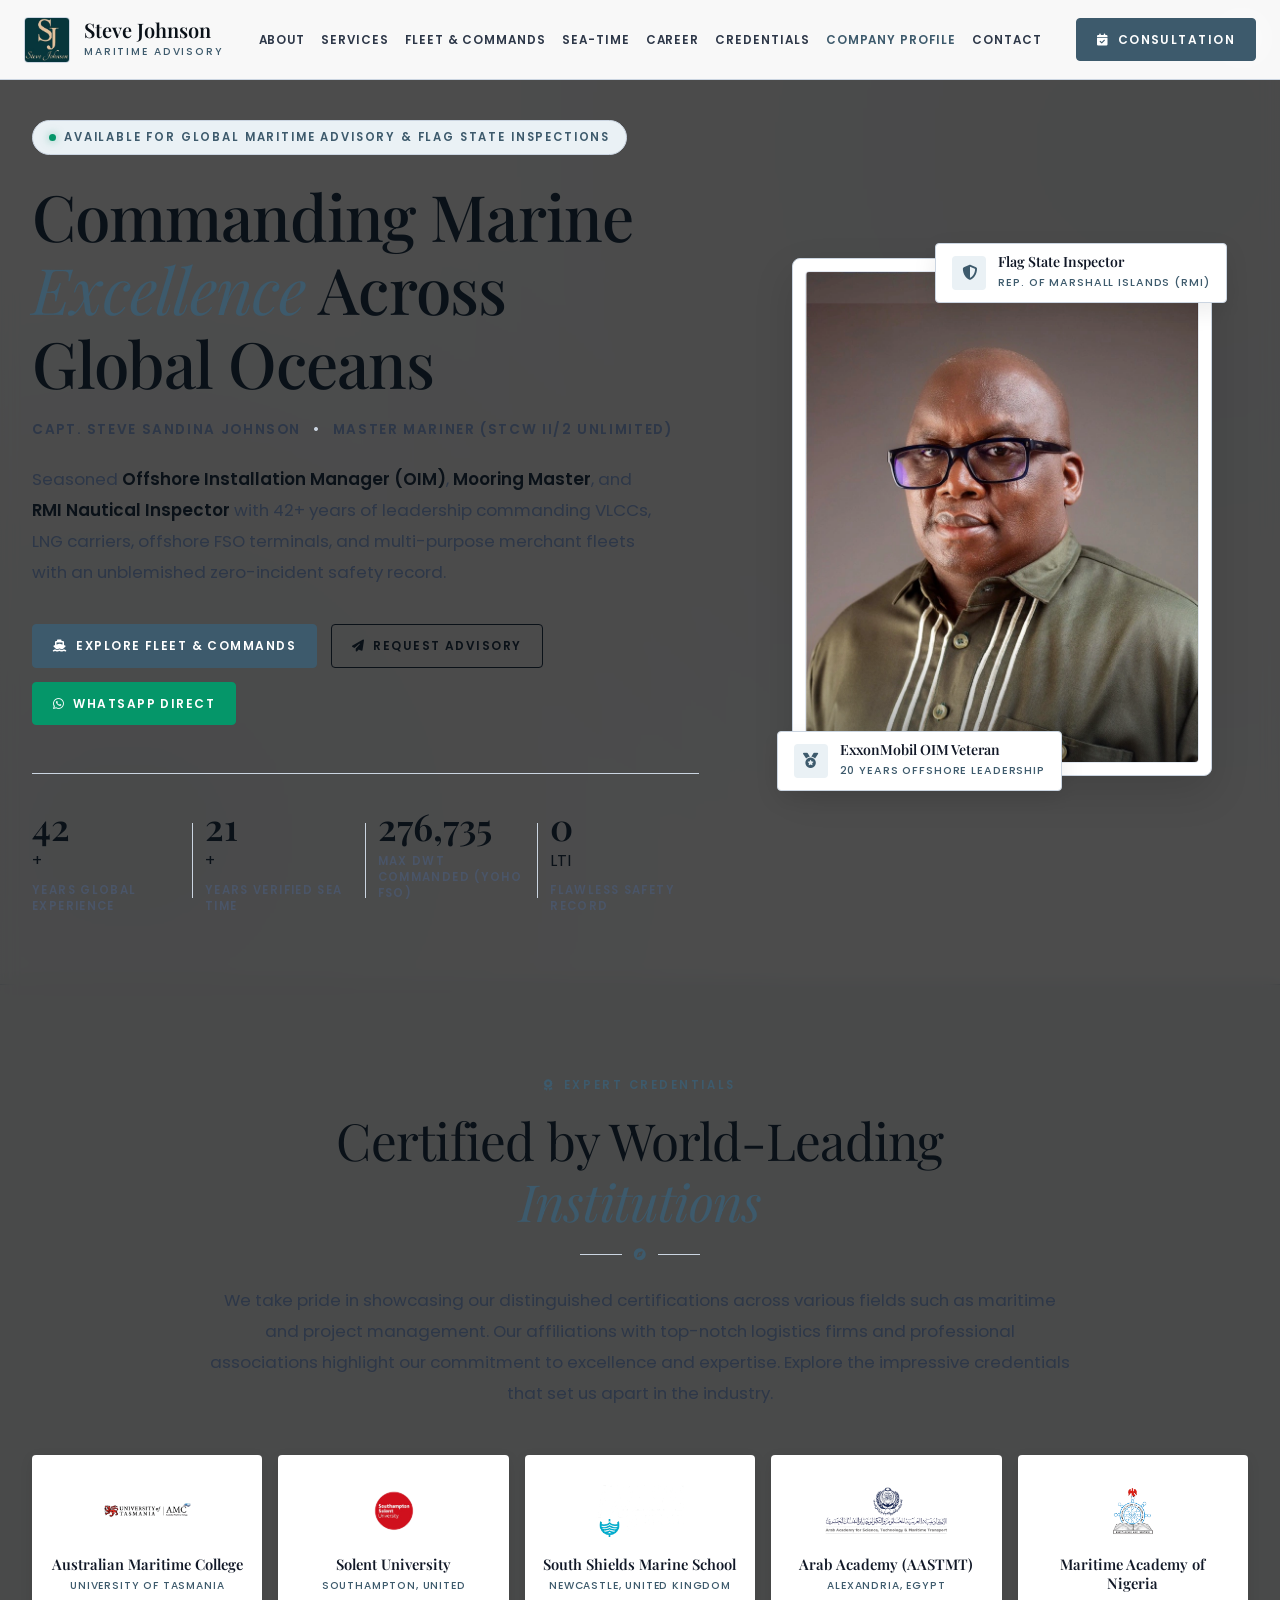
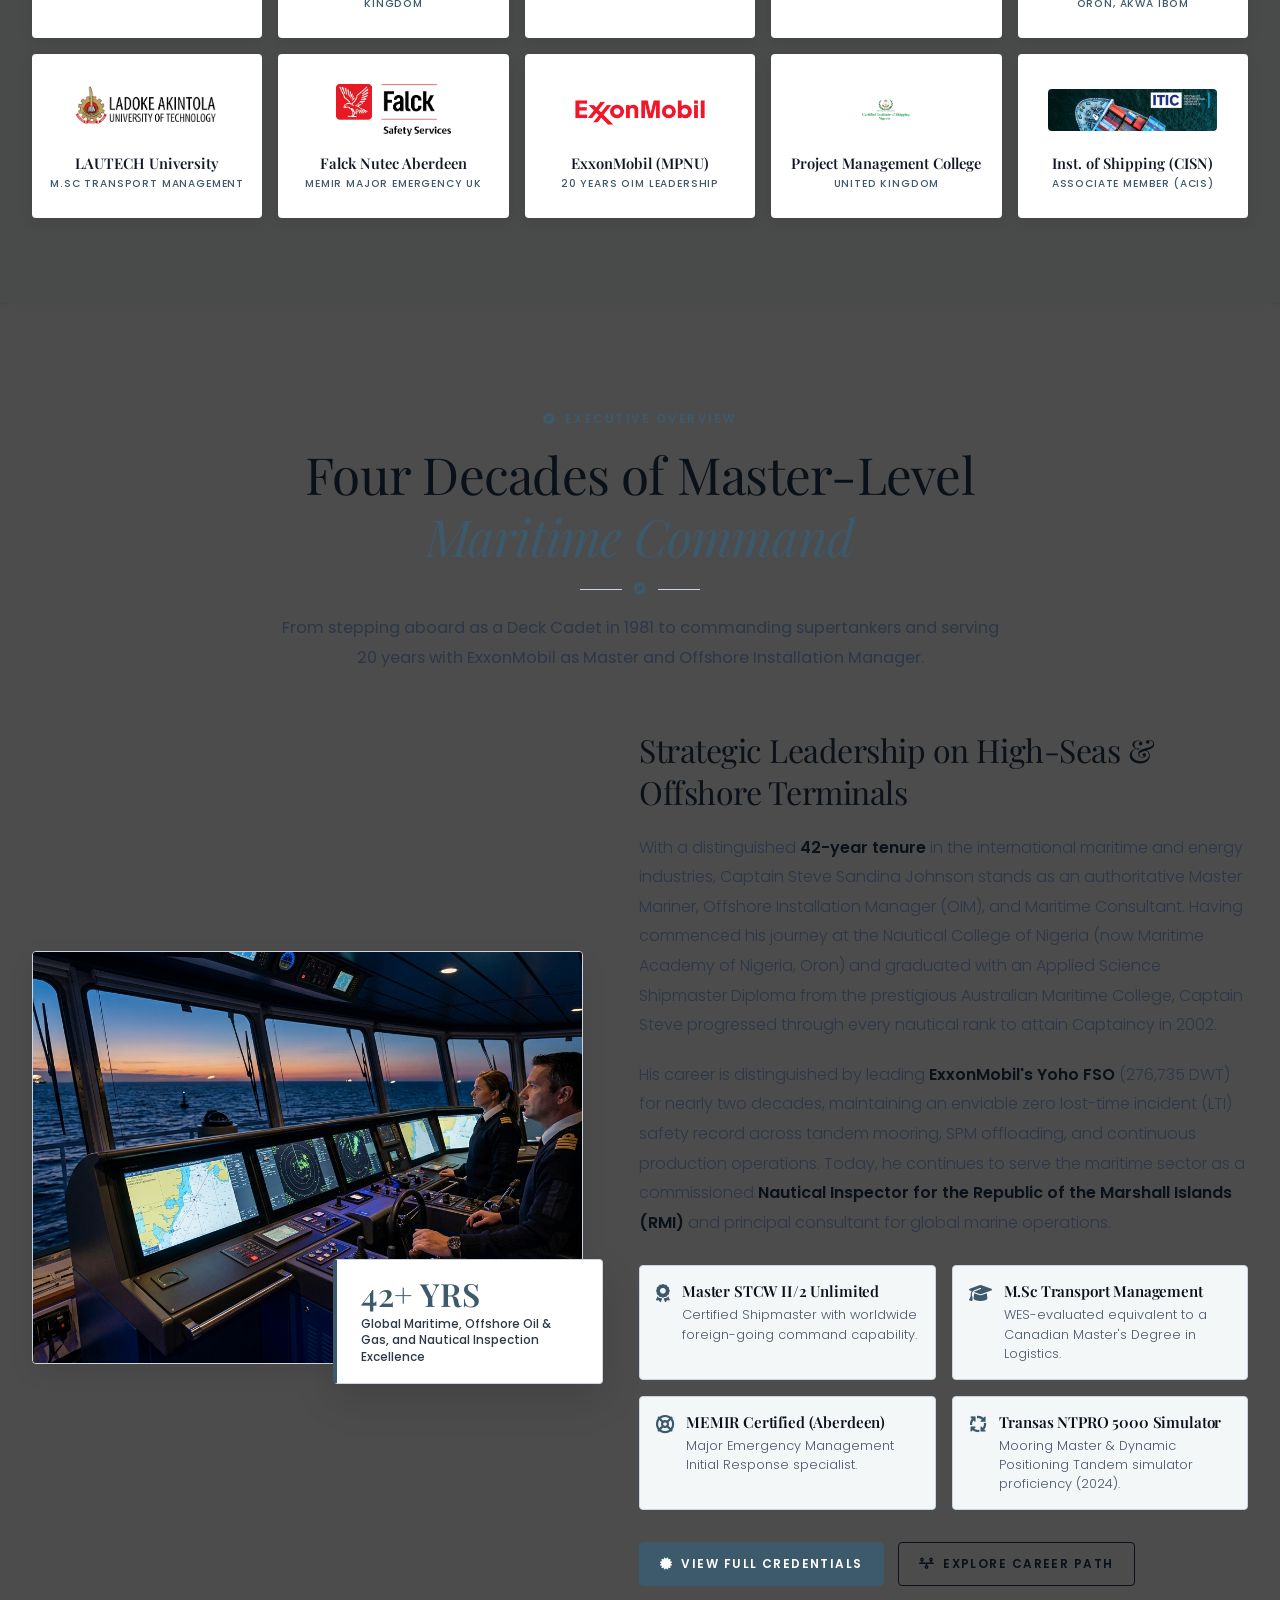
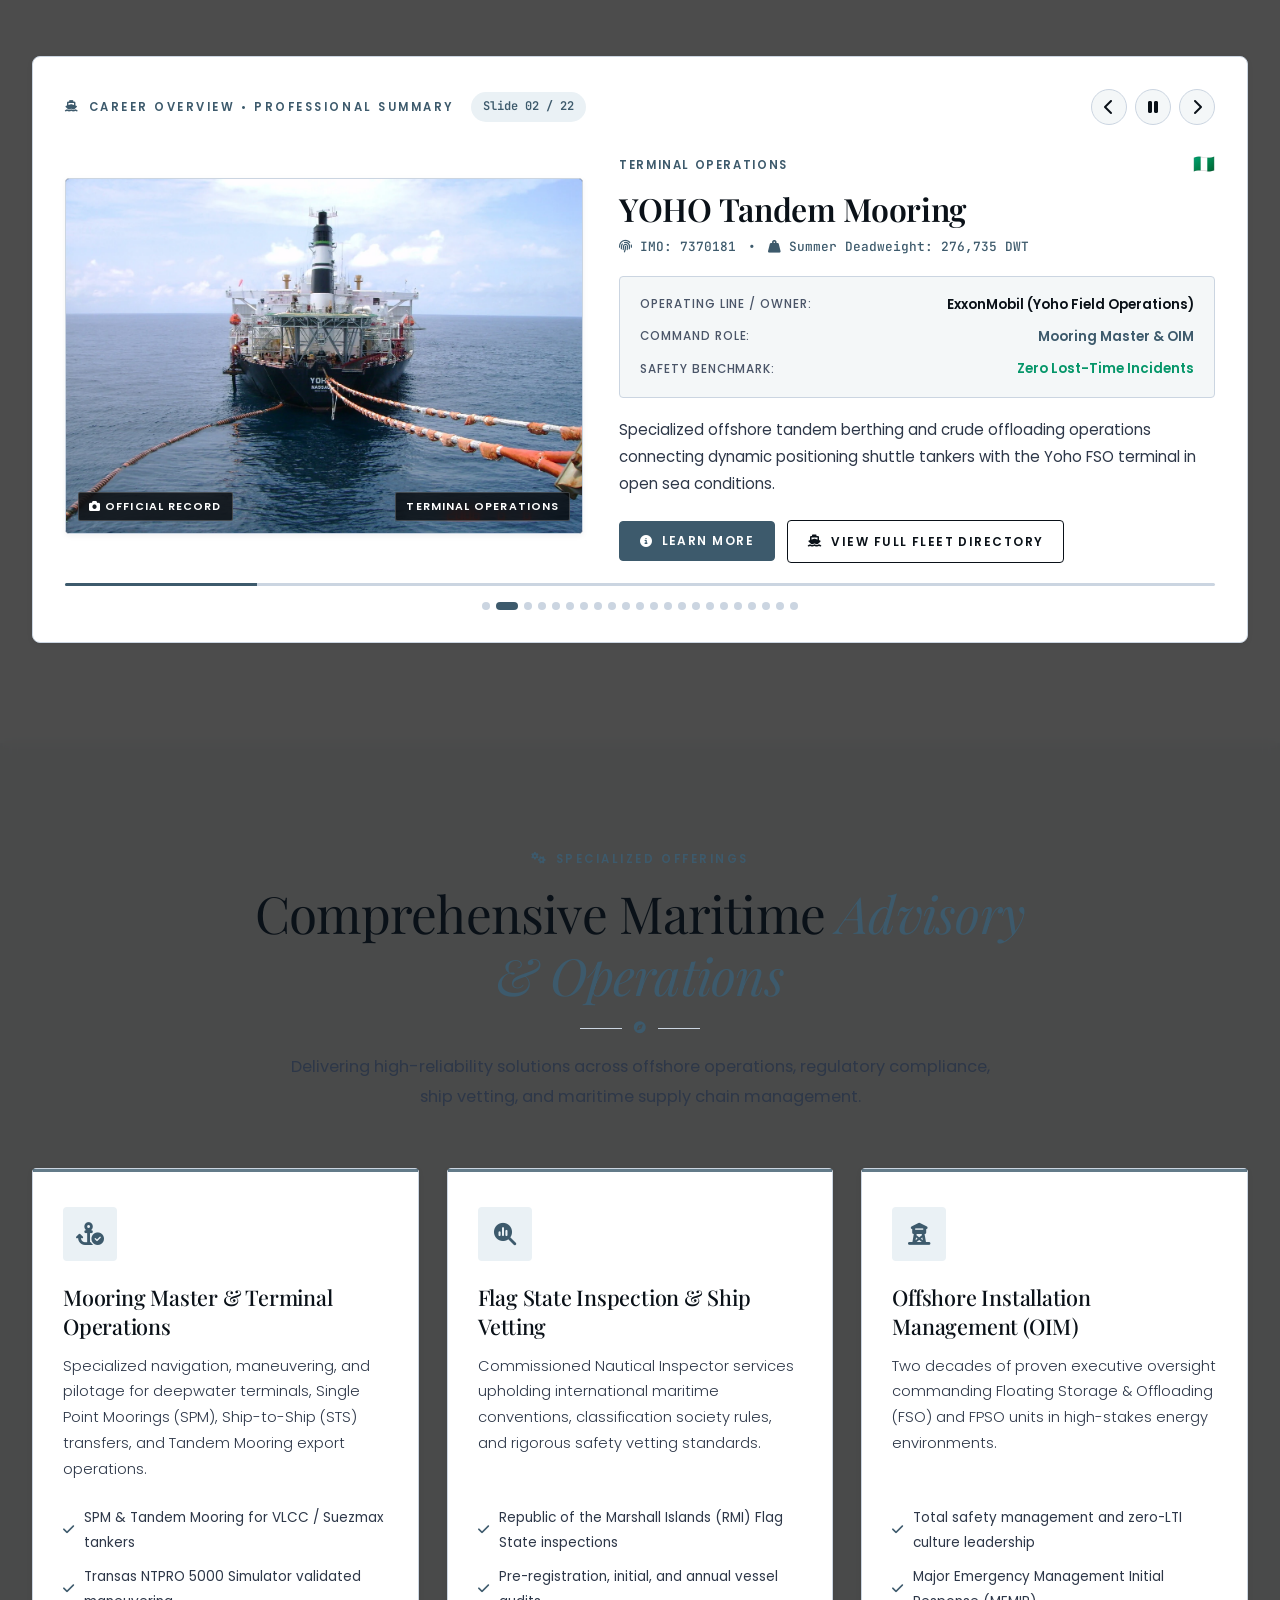
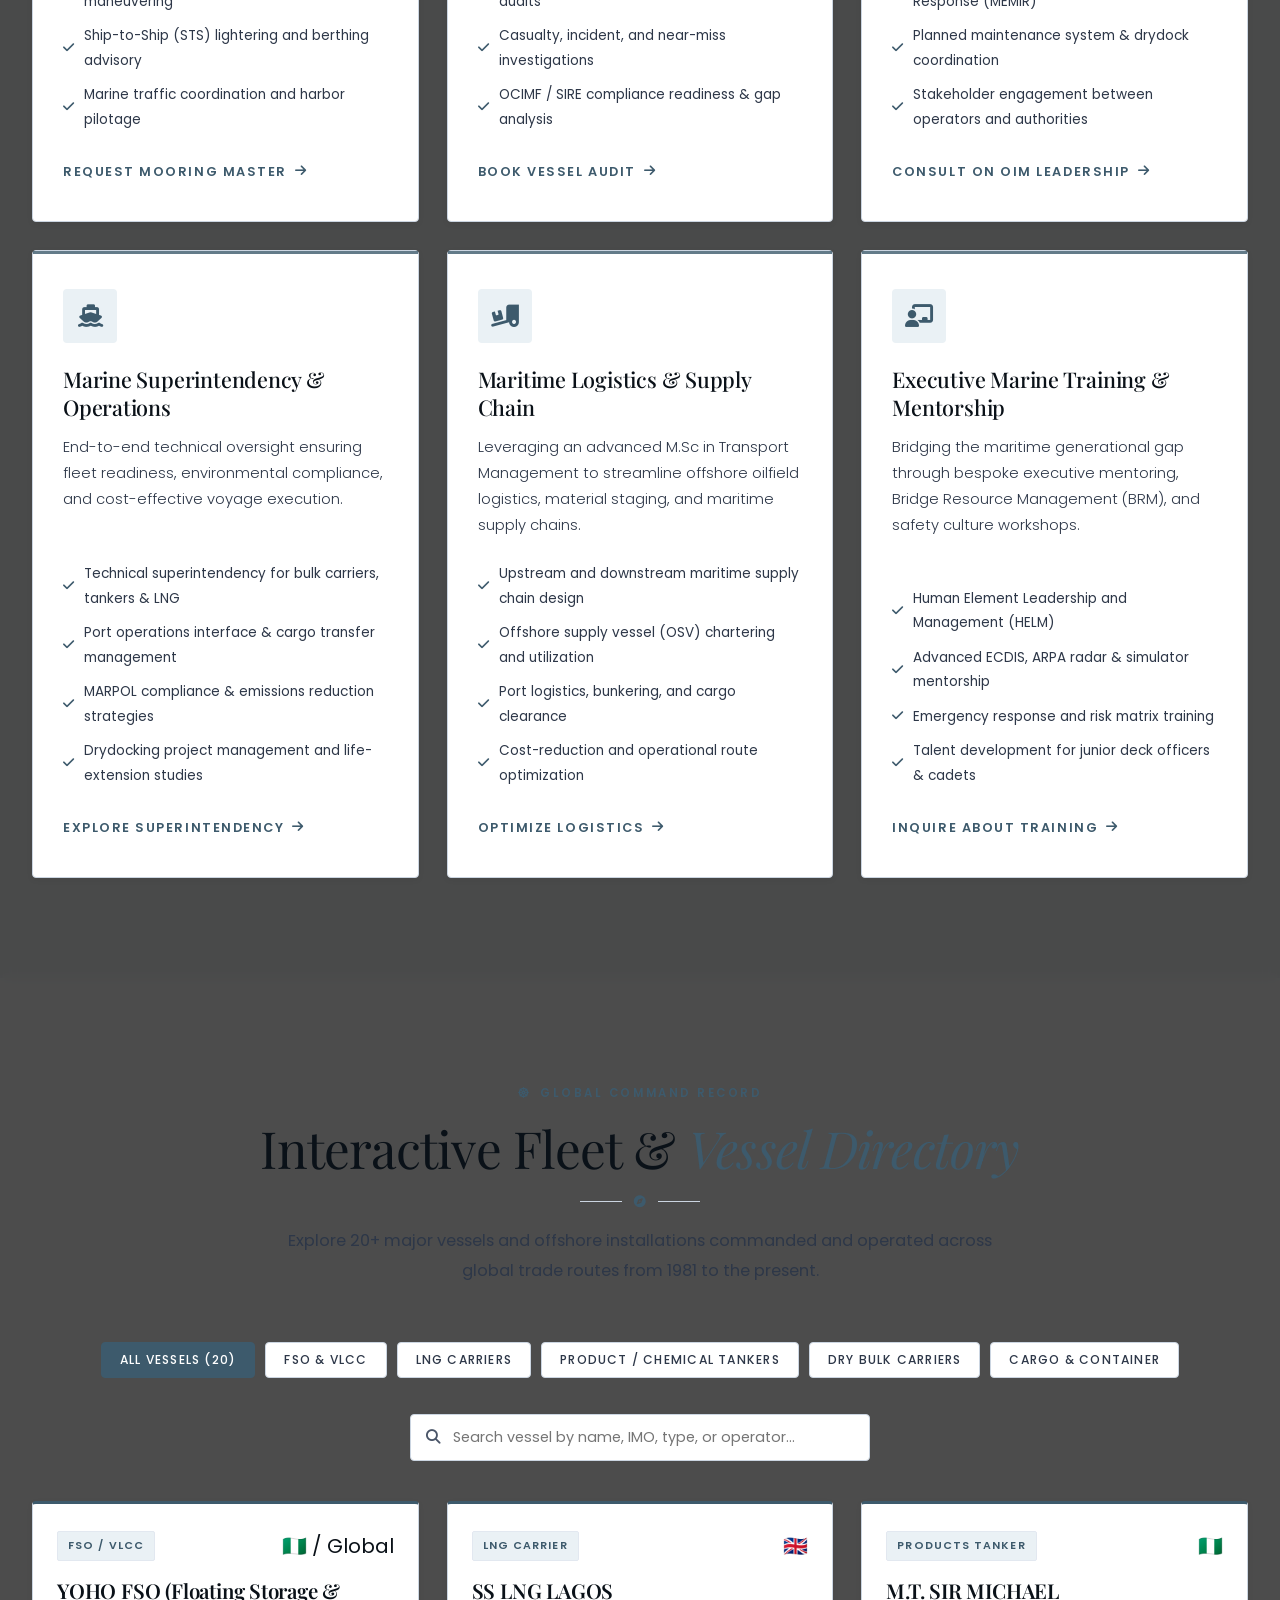
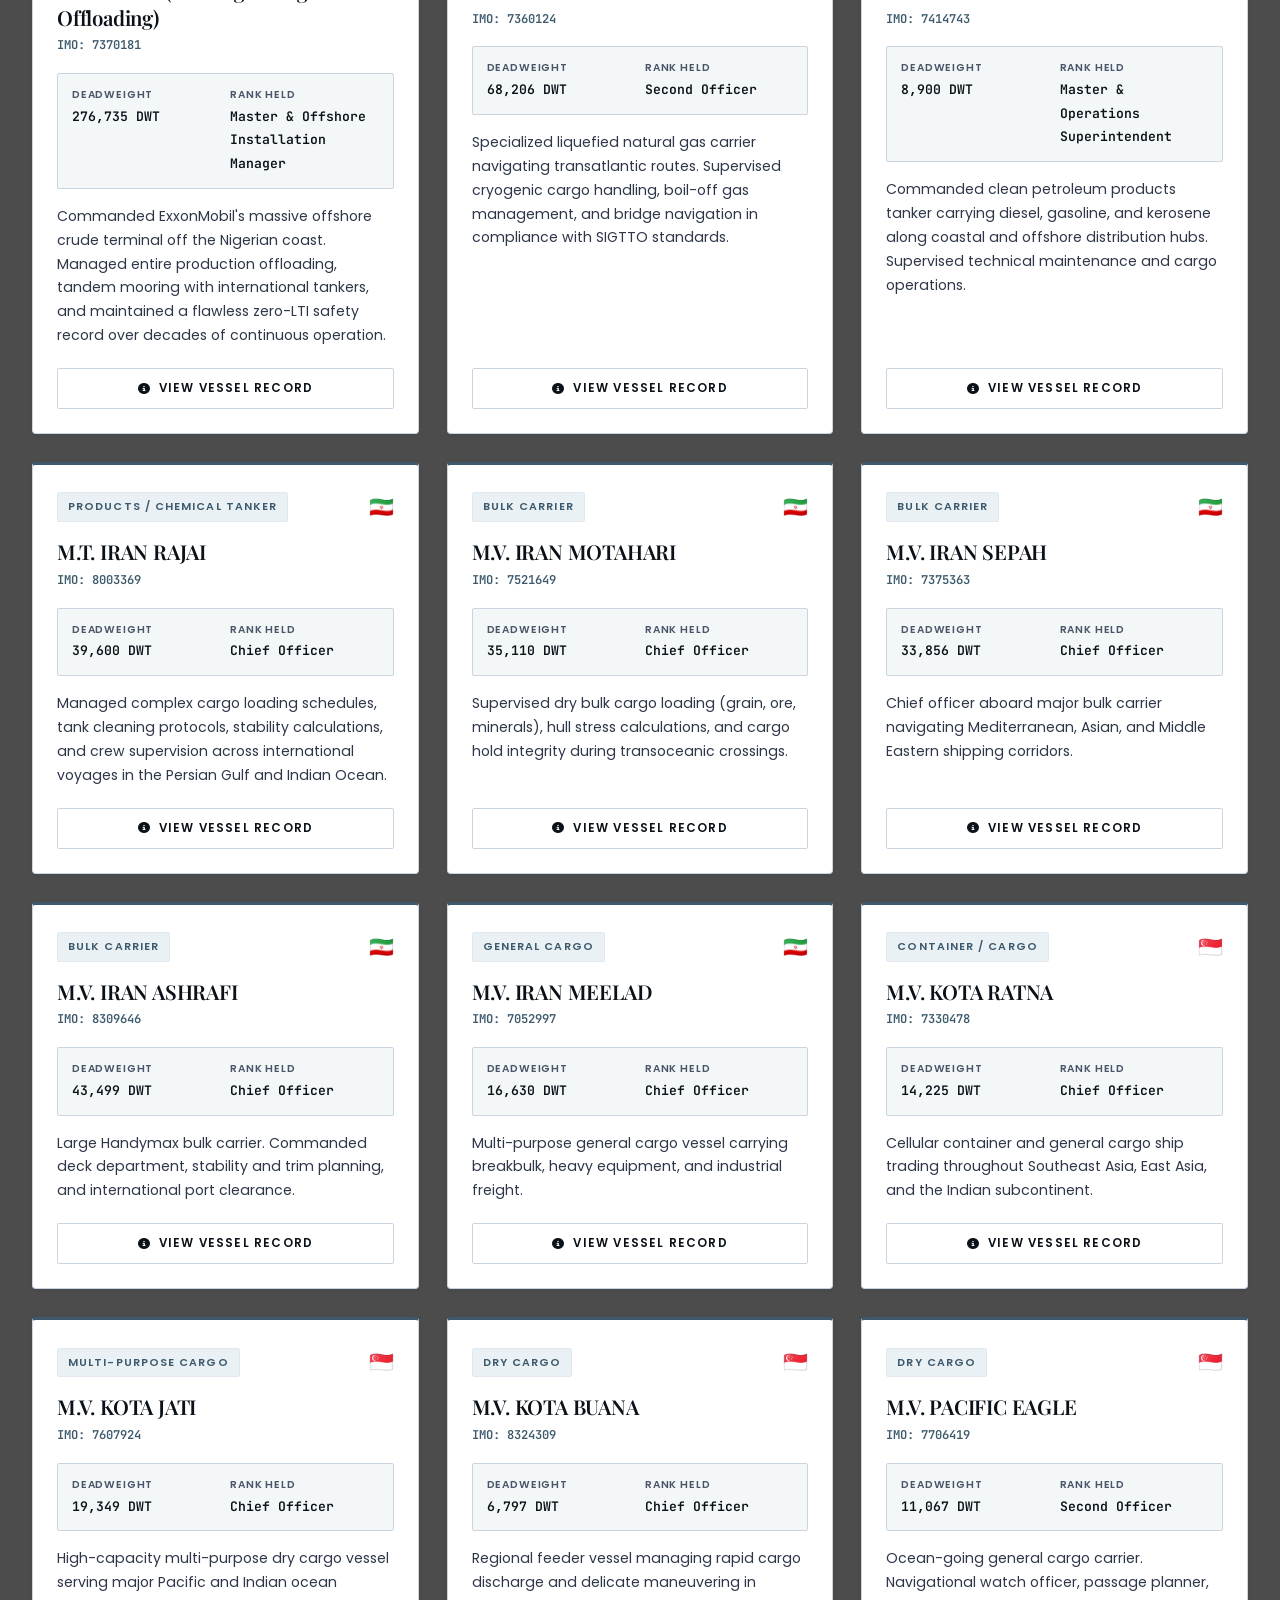
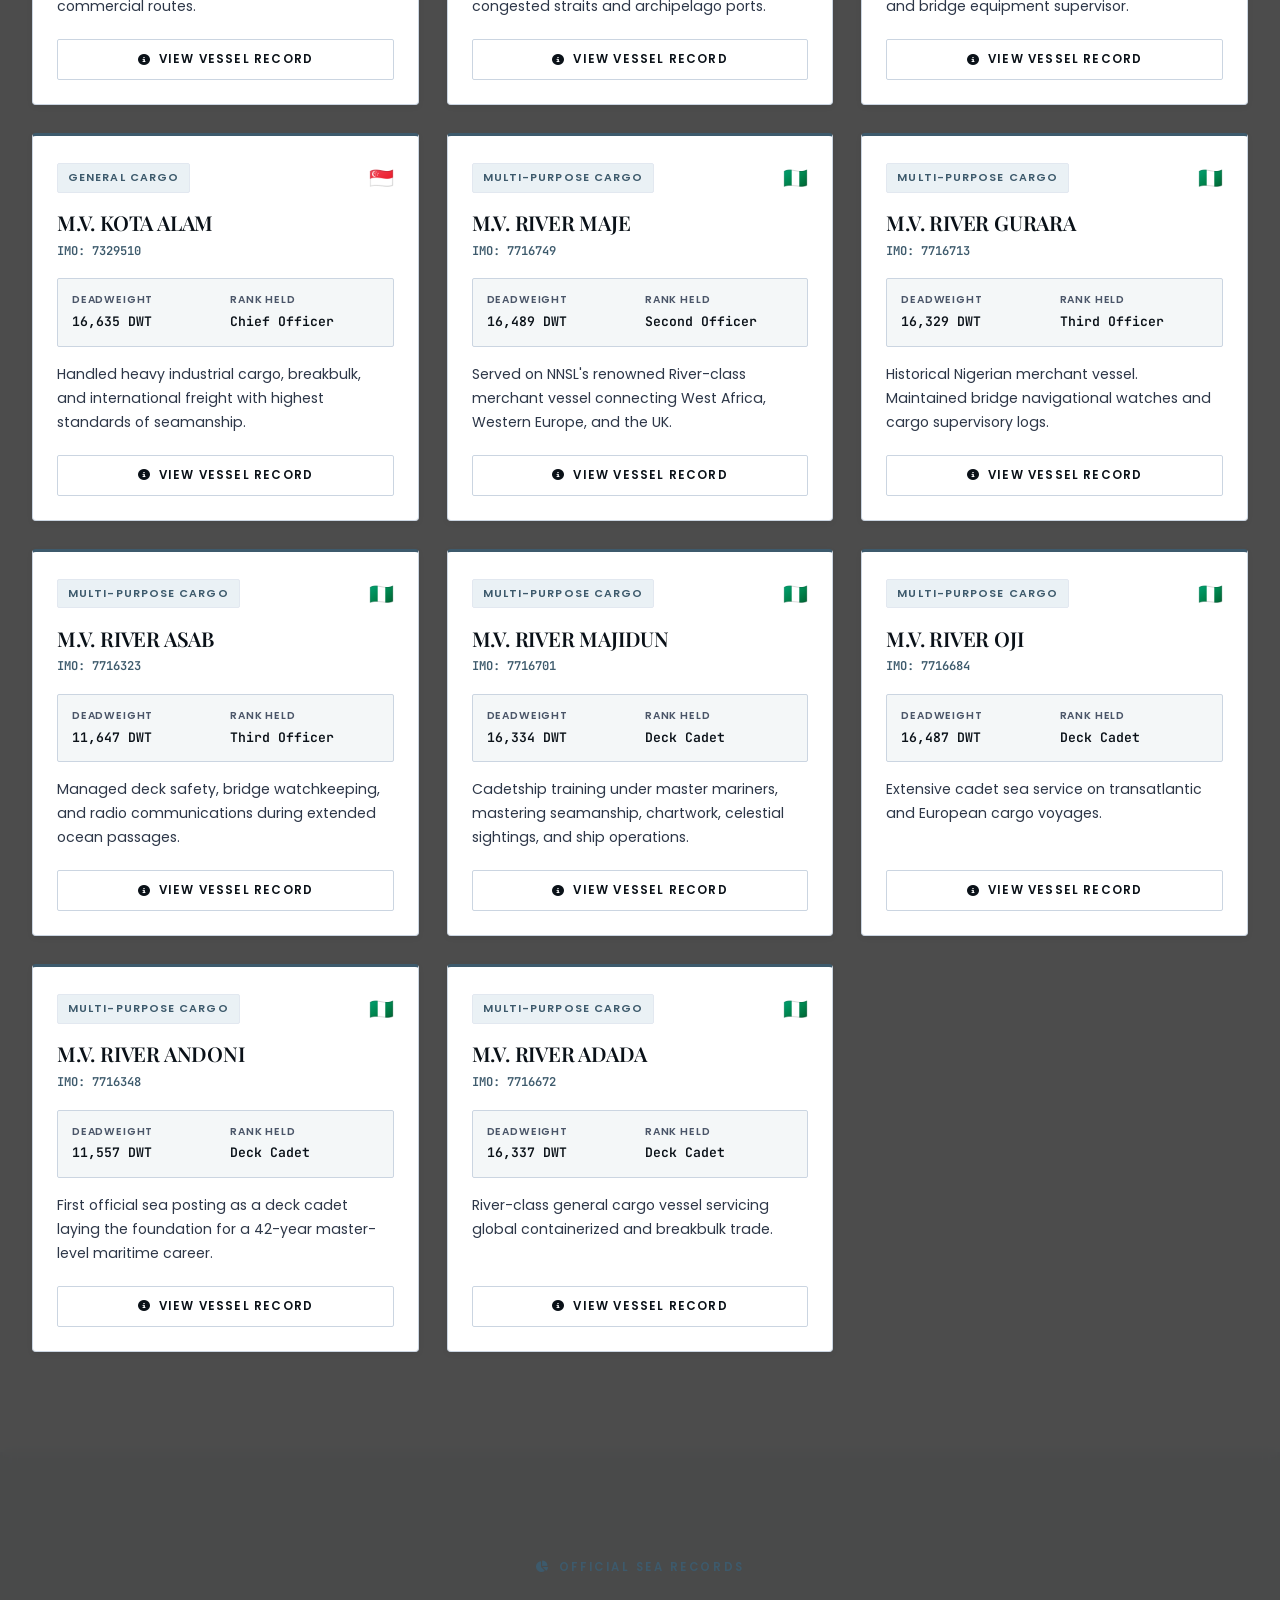
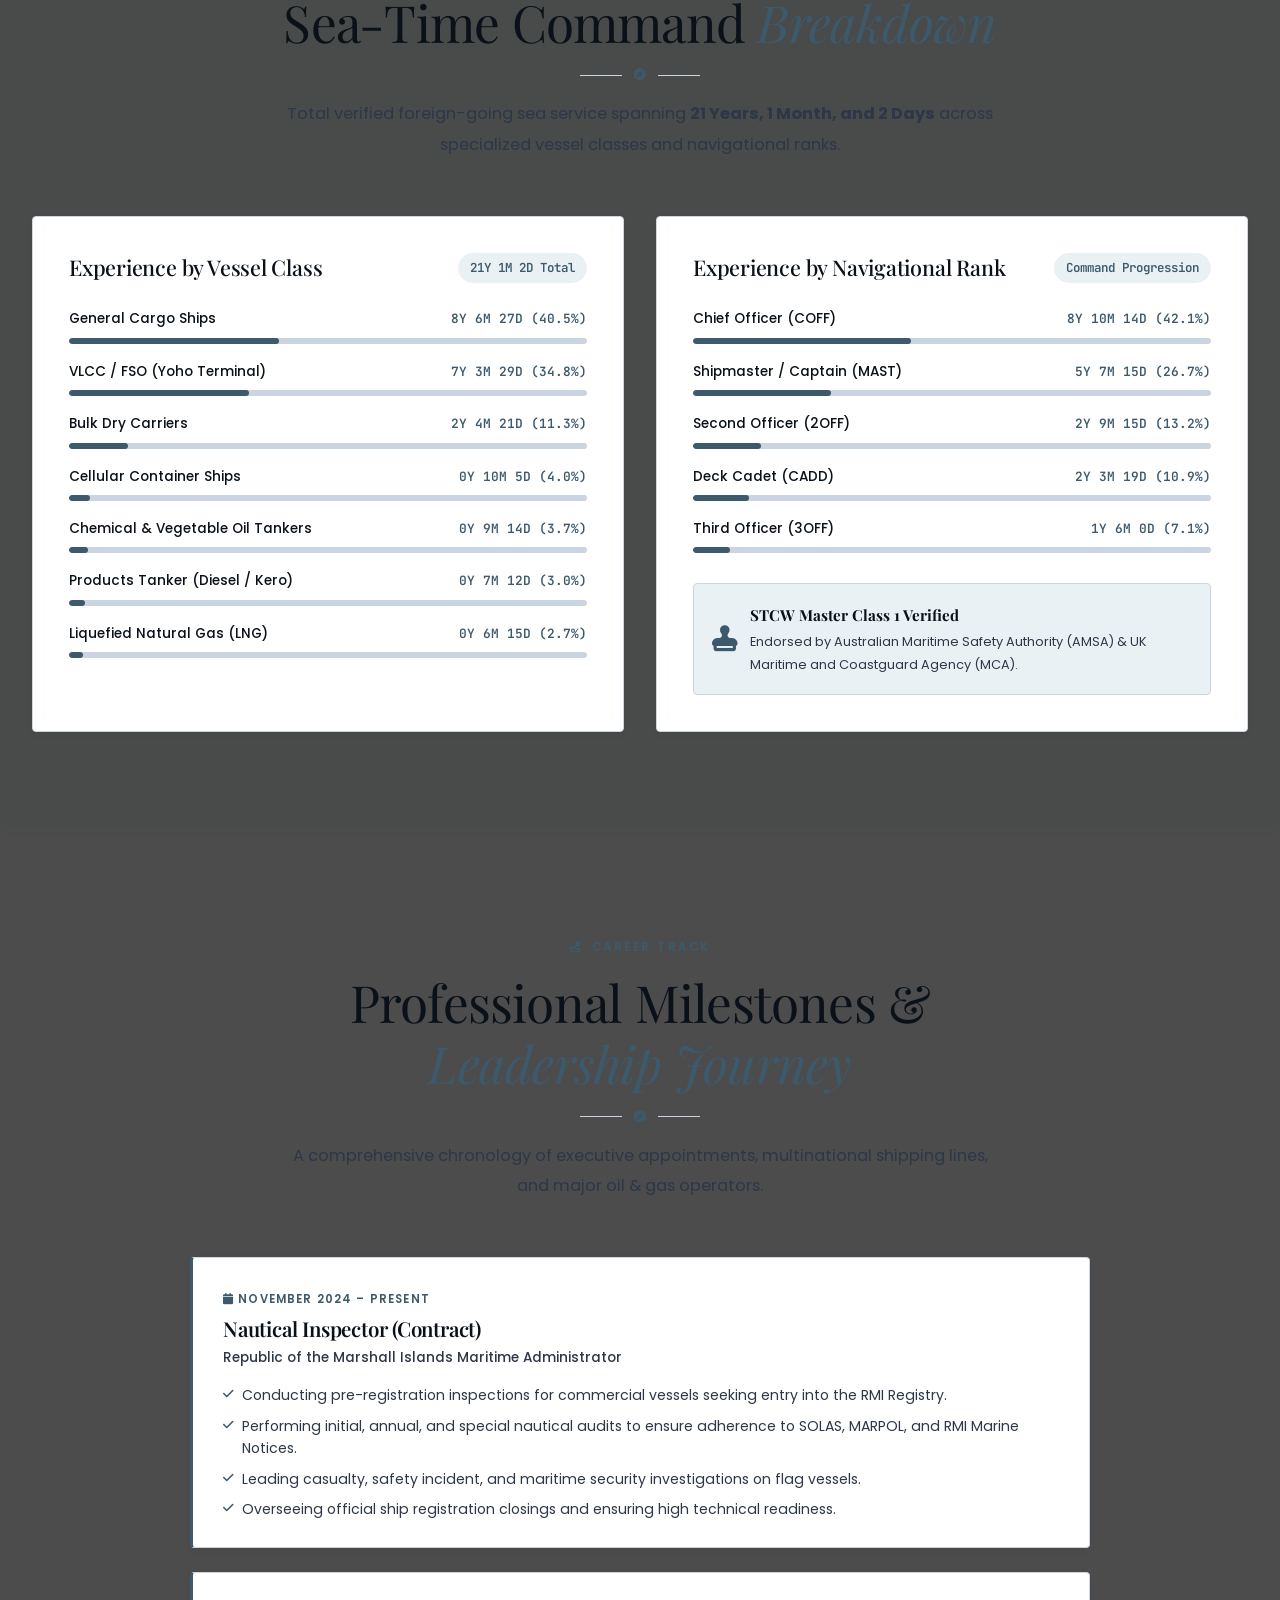
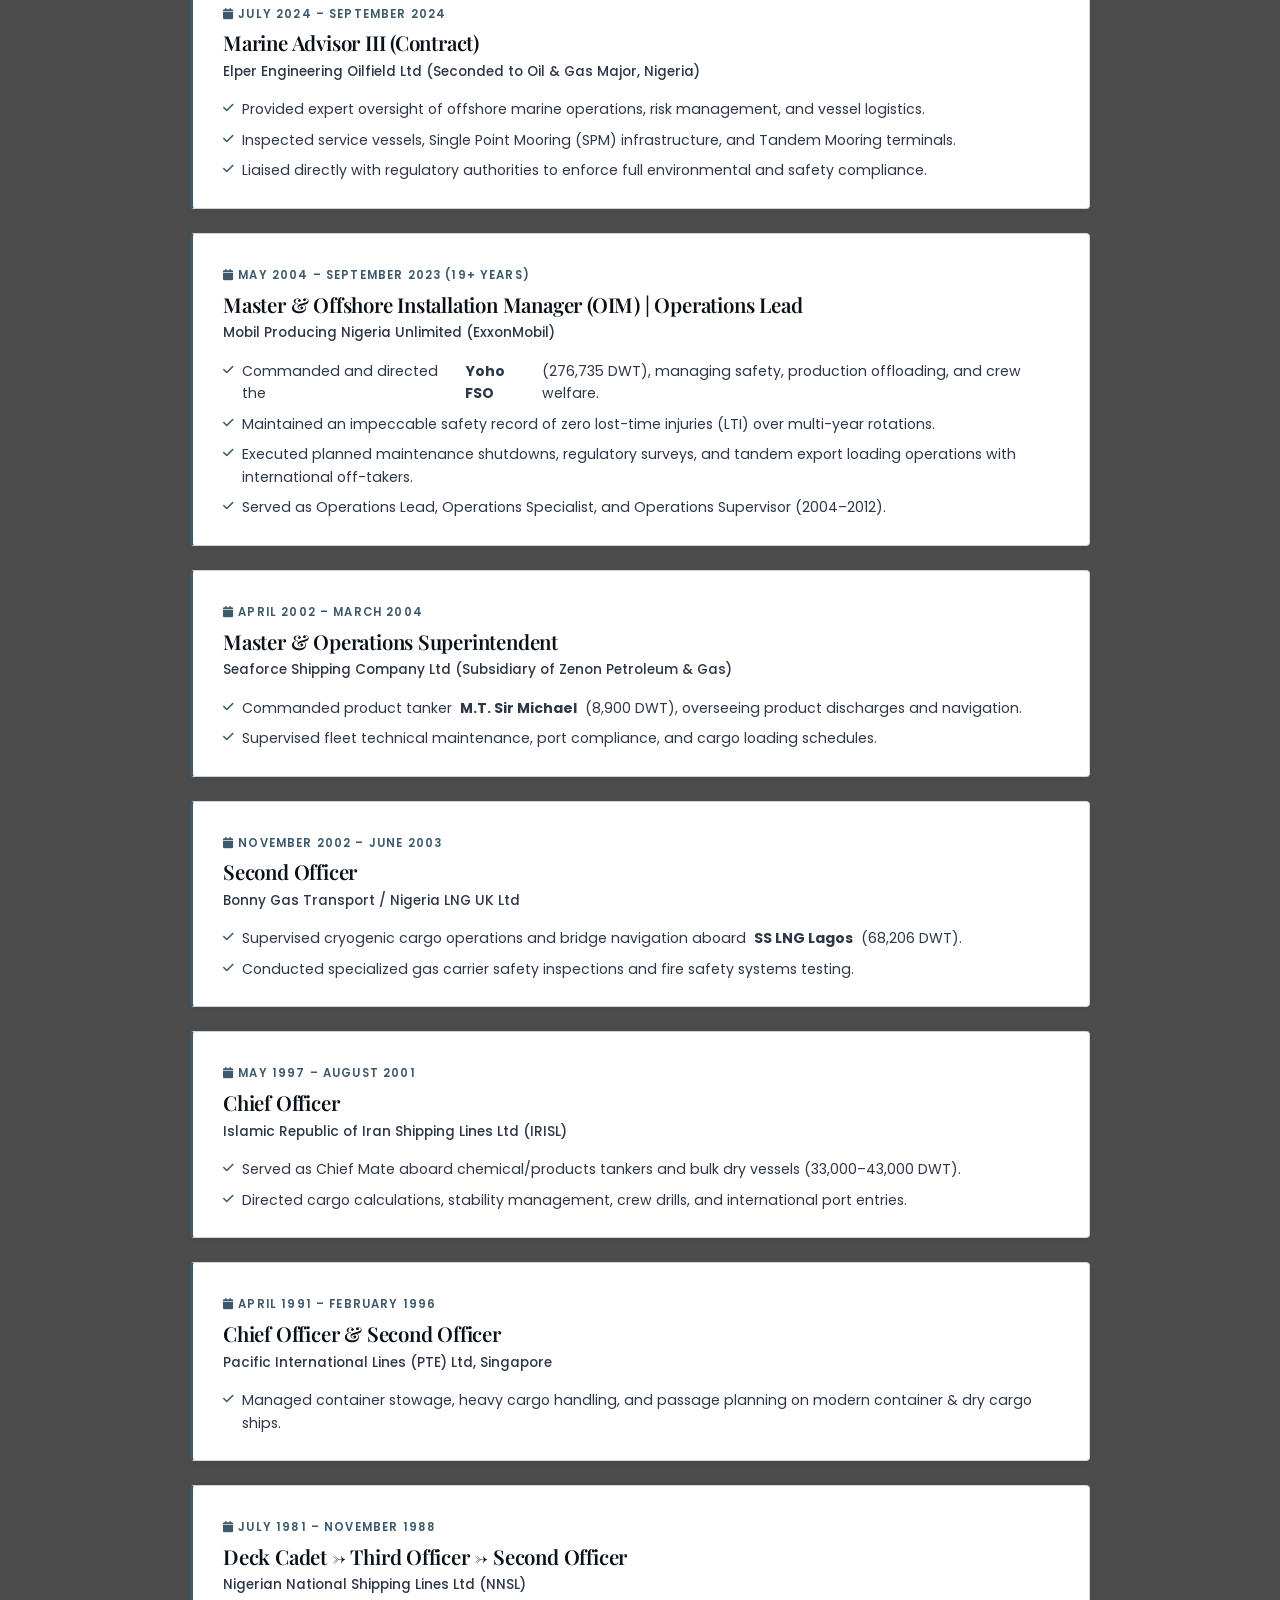
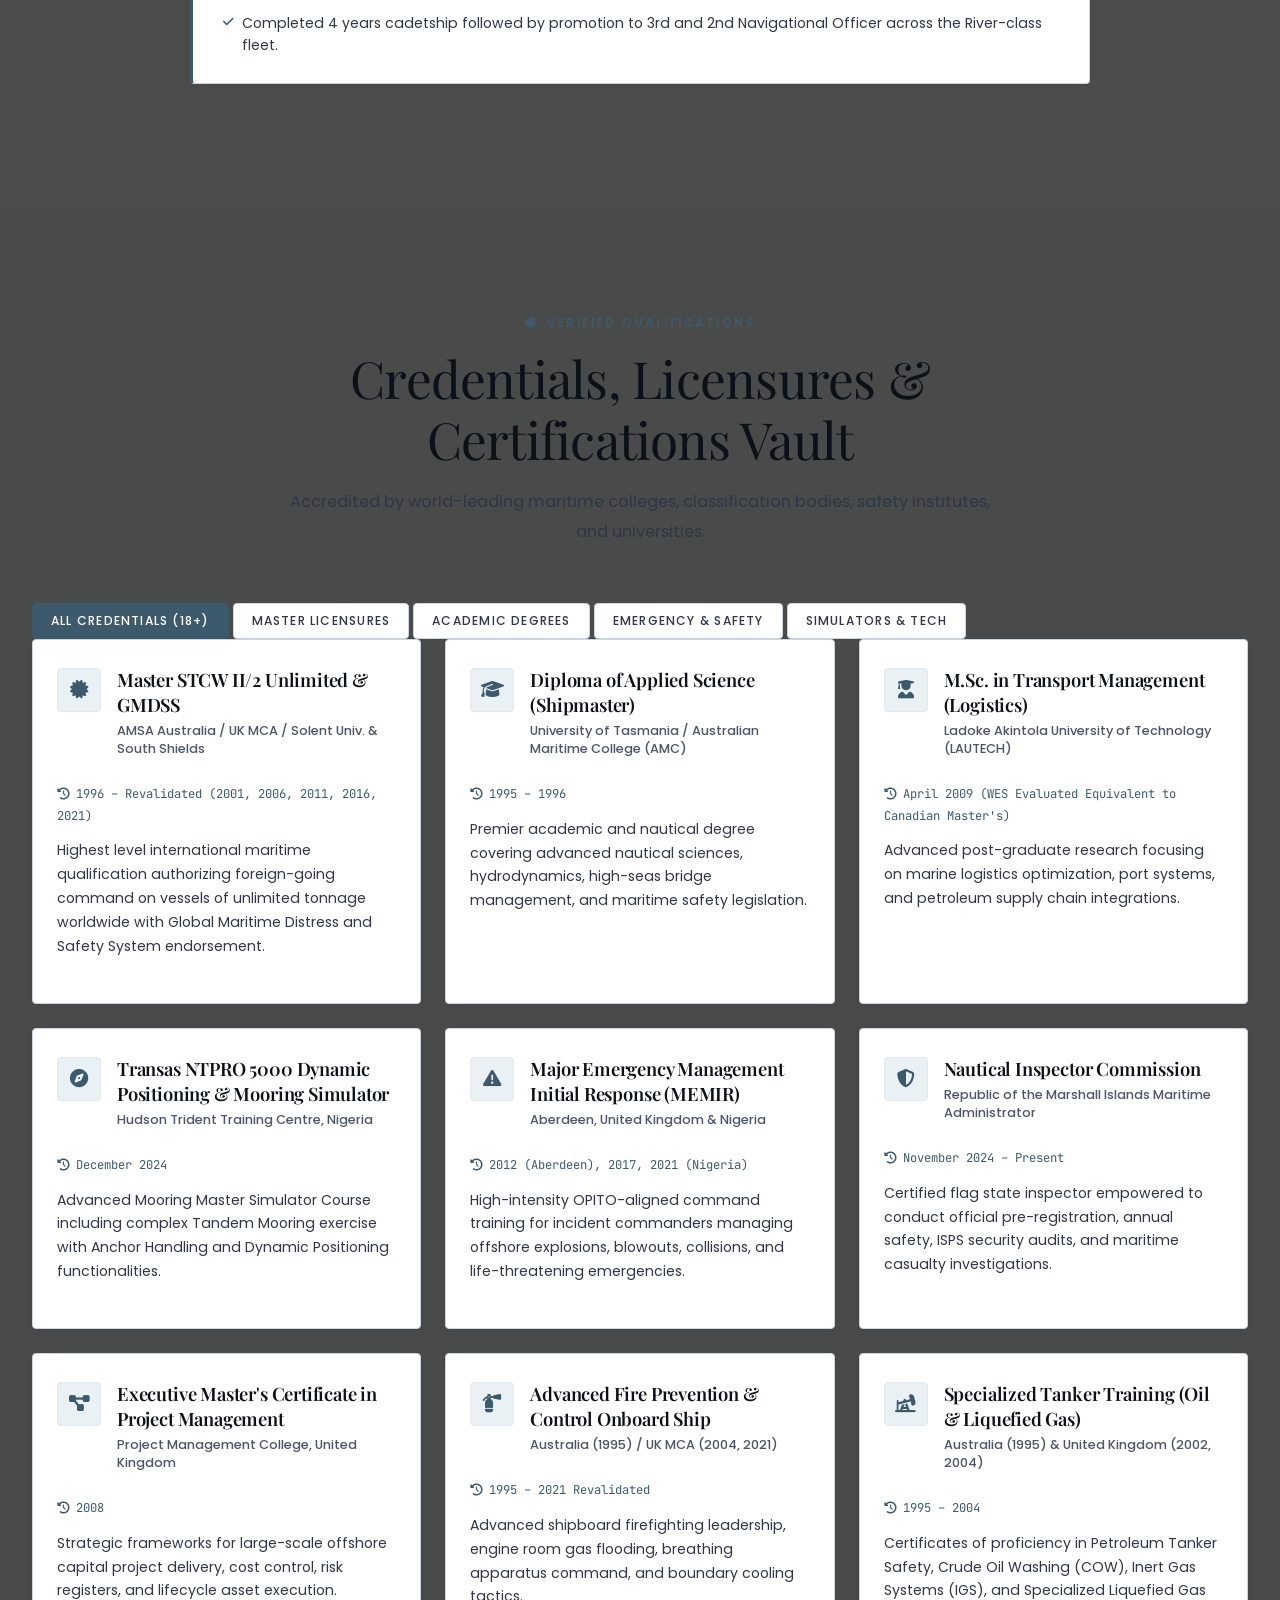
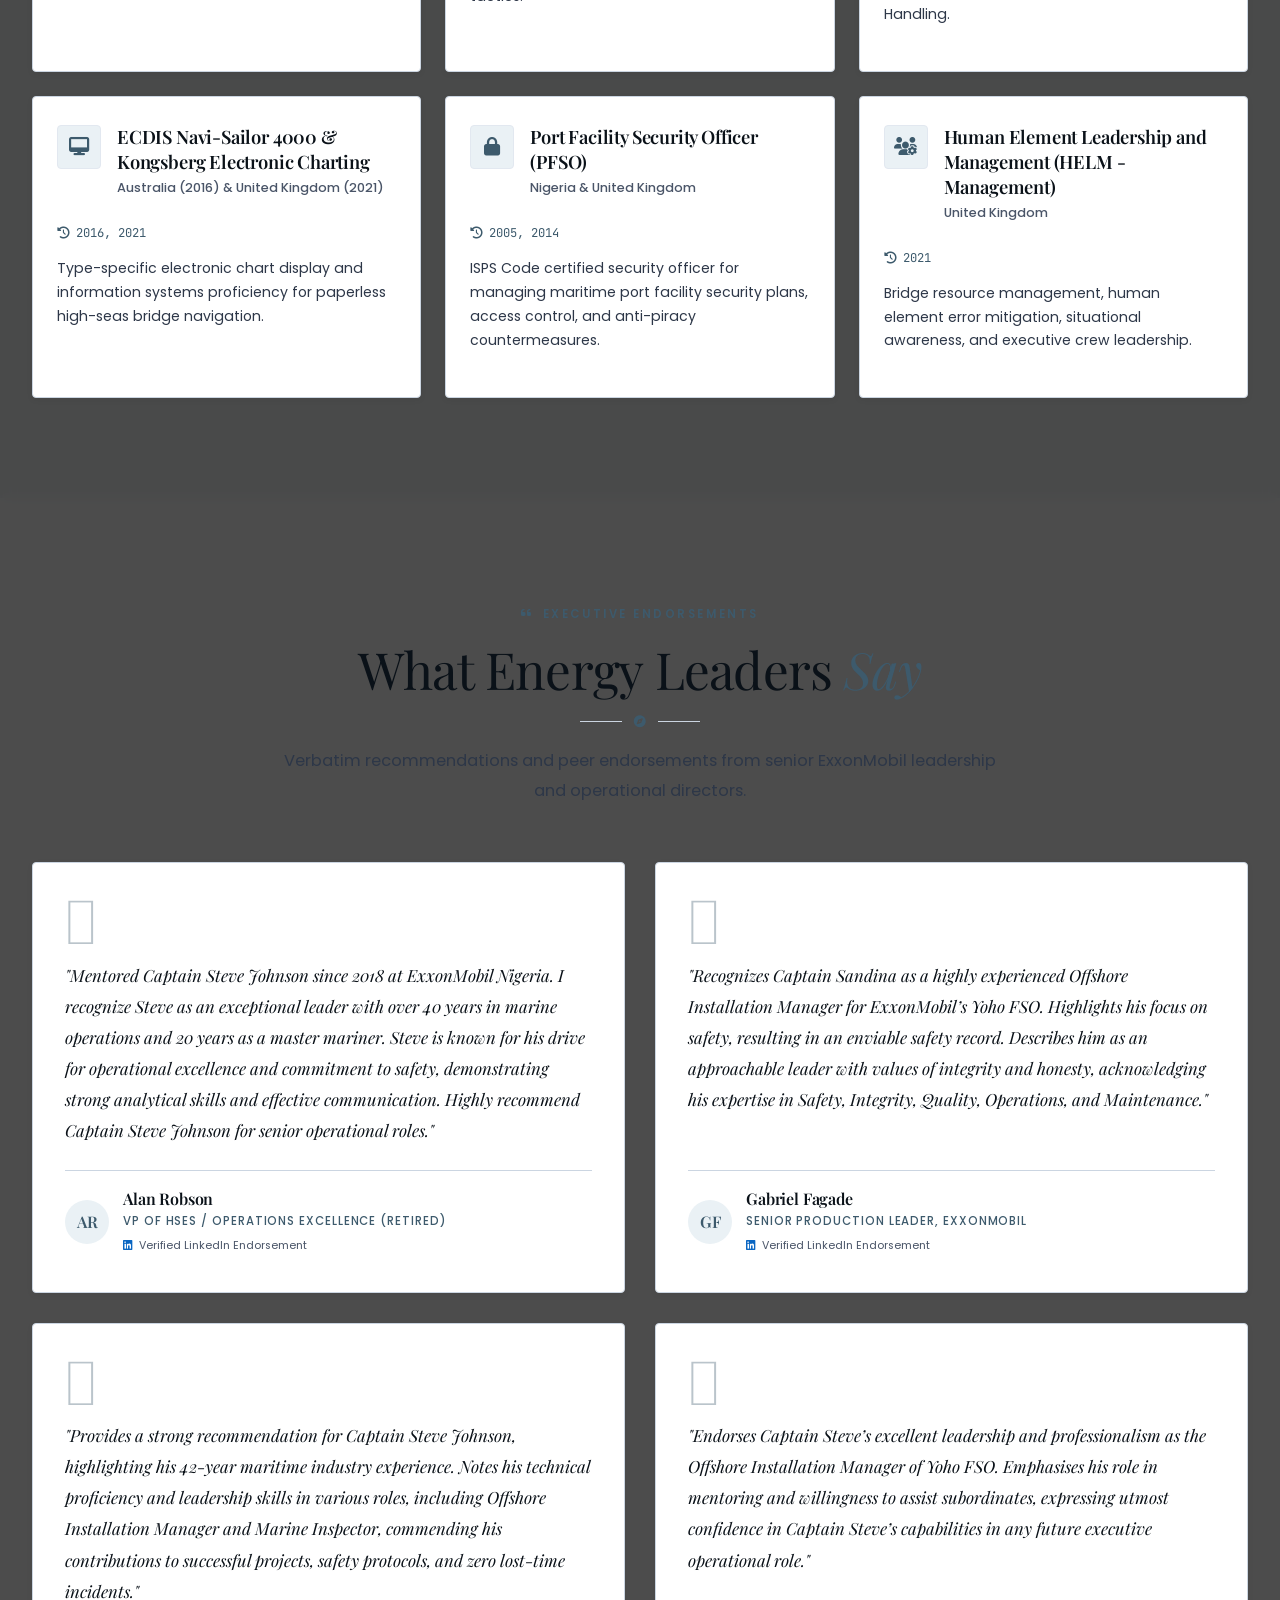
==== commit 86e1e569: "removed Dark Backgrounds Behind Titles" ====
--- a/index.html
+++ b/index.html
@@ -1,5 +1,5 @@
 <!DOCTYPE html>
-<html lang="en" data-theme="dark">
+<html lang="en" data-theme="light">
 <head>
   <meta charset="UTF-8">
   <meta name="viewport" content="width=device-width, initial-scale=1.0">
@@ -23,7 +23,7 @@
   <meta name="ICBM" content="6.5244, 3.3792">
 
   <!-- Theme & Mobile Web App Manifest -->
-  <meta name="theme-color" content="#040d1a">
+  <meta name="theme-color" content="#ffffff">
   <meta name="apple-mobile-web-app-capable" content="yes">
   <meta name="apple-mobile-web-app-status-bar-style" content="black-translucent">
   <meta name="apple-mobile-web-app-title" content="Steve Johnson Maritime">
@@ -320,26 +320,23 @@
         </div>
       </a>
 
-      <!-- Desktop Nav Menu -->
+      <!-- Responsive Luxury Nav Menu -->
       <ul class="nav-menu" id="navMenu">
-        <li><a href="#certified-by" class="nav-link">Certified By</a></li>
+        <li class="mobile-only-nav"><a href="#certified-by" class="nav-link">Certified By</a></li>
         <li><a href="#about" class="nav-link">About</a></li>
         <li><a href="#services" class="nav-link">Services</a></li>
         <li><a href="#fleet" class="nav-link">Fleet & Commands</a></li>
         <li><a href="#analytics" class="nav-link">Sea-Time</a></li>
         <li><a href="#timeline" class="nav-link">Career</a></li>
         <li><a href="#credentials" class="nav-link">Credentials</a></li>
-        <li><a href="#recommendations" class="nav-link">Endorsements</a></li>
-        <li><a href="#faq" class="nav-link">FAQ</a></li>
-        <li><a href="company-profile.html" class="nav-link" style="color: var(--accent-gold); font-weight: 700;">Company Profile</a></li>
+        <li class="mobile-only-nav"><a href="#recommendations" class="nav-link">Endorsements</a></li>
+        <li class="mobile-only-nav"><a href="#faq" class="nav-link">FAQ</a></li>
+        <li><a href="company-profile.html" class="nav-link" style="color: var(--accent-color); font-weight: 600;">Company Profile</a></li>
         <li><a href="#contact" class="nav-link">Contact</a></li>
       </ul>
 
       <!-- Nav Actions -->
       <div class="nav-actions">
-        <button class="theme-toggle-btn" id="themeToggleBtn" aria-label="Toggle Color Theme" title="Toggle Light/Dark Theme">
-          <i class="fa-solid fa-sun" id="themeIcon"></i>
-        </button>
         <a href="#contact" class="btn-primary">
           <i class="fa-solid fa-calendar-check"></i>
           <span>Consultation</span>
@@ -940,11 +937,11 @@
               </div>
             </div>
 
-            <div style="margin-top: 30px; padding: 18px; border-radius: var(--radius-sm); background: rgba(197, 168, 128, 0.08); border: 1px solid rgba(197, 168, 128, 0.28);">
+            <div style="margin-top: 30px; padding: 18px; border-radius: var(--radius-sm); background: var(--shafer-blue-pale); border: 1px solid var(--border-color);">
               <div style="display: flex; gap: 12px; align-items: center;">
-                <i class="fa-solid fa-stamp" style="font-size: 1.6rem; color: var(--accent-gold);"></i>
+                <i class="fa-solid fa-stamp" style="font-size: 1.6rem; color: var(--accent-color);"></i>
                 <div>
-                  <div style="font-weight: 700; font-size: 0.95rem; font-family: var(--font-heading);">STCW Master Class 1 Verified</div>
+                  <div style="font-weight: 700; font-size: 0.95rem; font-family: var(--font-heading); color: var(--text-primary);">STCW Master Class 1 Verified</div>
                   <div style="font-size: 0.8rem; color: var(--text-secondary);">Endorsed by Australian Maritime Safety Authority (AMSA) & UK Maritime and Coastguard Agency (MCA).</div>
                 </div>
               </div>
@@ -1358,7 +1355,7 @@
               </button>
               <div class="faq-answer">
                 <p>
-                  Flag State inspections, pre-registration audits, periodic safety surveys, and incident investigations under the Republic of the Marshall Islands (RMI) maritime administration can be scheduled directly via our consultation booking form, email at <a href="mailto:sandinajohnson97@gmail.com" style="color: var(--accent-gold);">sandinajohnson97@gmail.com</a>, or instant WhatsApp at <a href="https://wa.me/2348066482498" target="_blank" rel="noopener noreferrer" style="color: var(--accent-gold);">+234-806-648-2498</a>.
+                  Flag State inspections, pre-registration audits, periodic safety surveys, and incident investigations under the Republic of the Marshall Islands (RMI) maritime administration can be scheduled directly via our consultation booking form, email at <a href="mailto:sandinajohnson97@gmail.com" style="color: var(--accent-color);">sandinajohnson97@gmail.com</a>, or instant WhatsApp at <a href="https://wa.me/2348066482498" target="_blank" rel="noopener noreferrer" style="color: var(--accent-color);">+234-806-648-2498</a>.
                 </p>
               </div>
             </div>
@@ -1557,7 +1554,7 @@
           <h4>Navigation</h4>
           <ul class="footer-links">
             <li><a href="#about">About Captain Steve</a></li>
-            <li><a href="company-profile.html" style="color: var(--accent-gold); font-weight: 700;">Company Profile (Corporate)</a></li>
+            <li><a href="company-profile.html" style="color: var(--accent-color); font-weight: 600;">Company Profile (Corporate)</a></li>
             <li><a href="#services">Specialized Services</a></li>
             <li><a href="#fleet">Fleet & Commands</a></li>
             <li><a href="#analytics">Sea-Time Analytics</a></li>
@@ -1581,9 +1578,9 @@
         <div class="footer-col">
           <h4>Contact & Direct</h4>
           <ul class="footer-links">
-            <li><i class="fa-solid fa-phone" style="color: var(--accent-gold); margin-right: 8px;"></i> +234-806-648-2498</li>
-            <li><i class="fa-solid fa-envelope" style="color: var(--accent-gold); margin-right: 8px;"></i> sandinajohnson97@gmail.com</li>
-            <li><i class="fa-solid fa-location-dot" style="color: var(--accent-gold); margin-right: 8px;"></i> Lagos, Nigeria / Global</li>
+            <li><i class="fa-solid fa-phone" style="color: var(--accent-color); margin-right: 8px;"></i> +234-806-648-2498</li>
+            <li><i class="fa-solid fa-envelope" style="color: var(--accent-color); margin-right: 8px;"></i> sandinajohnson97@gmail.com</li>
+            <li><i class="fa-solid fa-location-dot" style="color: var(--accent-color); margin-right: 8px;"></i> Lagos, Nigeria / Global</li>
           </ul>
         </div>
       </div>
--- a/styles.css
+++ b/styles.css
@@ -1,123 +1,77 @@
 /* ==========================================================================
    STEVE JOHNSON MARITIME - HAUTE LUXURY MARITIME DESIGN SYSTEM
-   Inspired by the Editorial Typography & Haute Aesthetics of Shafer Plastic Surgery
-   Theme: Maritime Command, Flag State Inspection & Offshore Marine Assurance
+   Exact Aesthetic & Typography Inspiration: Shafer Plastic Surgery (Fifth Ave, NYC)
+   Palette: Shafer Slate Blue (#5d7a88), Crisp White (#ffffff), Jet Black (#000000),
+            Ice Mist (#d6dfe2), Light Ice Blue (#9baeba) & Oceanic Soft Grey (#f4f7f8)
    ========================================================================== */
 
 :root {
-  /* Oceanic Luxury & Admiralty Haute Color Palette */
-  --bg-primary: #050c18;          /* Deepest Ocean Abyss */
-  --bg-secondary: #081324;        /* Deep Admiralty Midnight Navy */
-  --bg-tertiary: #0d1e36;         /* Regal Coastal Navy */
-  --bg-card: rgba(11, 23, 42, 0.75);
-  --bg-card-hover: rgba(16, 34, 62, 0.92);
-  --bg-glass: rgba(5, 12, 24, 0.85);
-  --bg-glass-strong: rgba(5, 12, 24, 0.97);
+  /* Shafer Signature Brand Color Palette - High Contrast */
+  --shafer-blue: #3d5a6c;          /* Rich Shafer Slate Blue (High Contrast WCAG AA) */
+  --shafer-blue-hover: #263b47;    /* Deep Charcoal Slate */
+  --shafer-blue-light: #527387;    /* Crisp Mid Slate */
+  --shafer-blue-pale: #eaf1f5;     /* Softest Ice Blue Tint */
+  --shafer-blue-rgb: 61, 90, 108;
+
+  --shafer-black: #000000;         /* Pure Architectural Jet Black */
+  --shafer-charcoal: #0a1118;      /* Deepest Slate Charcoal for Headings */
+  --shafer-body: #2d3748;          /* Refined Dark Reading Slate (WCAG AAA Compliant) */
+  --shafer-muted: #4a5568;         /* Solid Contrast Secondary Text */
   
-  /* Refined Champagne Gold & Maritime Brass (Shafer-inspired) */
-  --accent-gold: #c5a880;         /* Primary Champagne Gold */
-  --accent-gold-light: #dfc7a6;   /* Luminous Champagne Highlight */
-  --accent-gold-dark: #9c8056;    /* Antique Maritime Brass */
-  --accent-gold-rgb: 197, 168, 128;
-  --accent-gold-muted: rgba(197, 168, 128, 0.15);
-
-  /* Delicate Hairline Borders & Ambient Glows */
-  --border-color: rgba(197, 168, 128, 0.2);
-  --border-subtle: rgba(255, 255, 255, 0.08);
-  --border-hover: rgba(197, 168, 128, 0.6);
-  --border-glow: rgba(197, 168, 128, 0.25);
-
-  /* Editorial Typography Colors */
-  --text-primary: #f8fafc;
-  --text-secondary: #cbd5e1;
-  --text-muted: #8393a7;
+  --shafer-white: #ffffff;         /* Crisp Pristine White */
+  --shafer-mist: #f4f7f8;          /* Soft Clean Section Mist */
+  --shafer-border: #cbd5e1;        /* Solid Delicate Hairline Border */
+  --shafer-border-subtle: #e2e8f0;
+
+  /* Theme mappings (Default: Pristine Shafer Fifth Avenue White) */
+  --bg-primary: #ffffff;
+  --bg-secondary: #f4f7f8;
+  --bg-tertiary: #eaf1f5;
+  --bg-card: #ffffff;
+  --bg-card-hover: #ffffff;
+  --bg-glass: rgba(255, 255, 255, 0.96);
+  --bg-glass-strong: rgba(255, 255, 255, 0.98);
+
+  --accent-color: #3d5a6c;
+  --accent-hover: #263b47;
+  --accent-light: #527387;
+  --accent-emerald: #059669;
+
+  --border-color: #cbd5e1;
+  --border-subtle: #e2e8f0;
+  --border-hover: #3d5a6c;
+
+  --text-primary: #0a1118;
+  --text-secondary: #2d3748;
+  --text-muted: #4a5568;
   --text-light: #ffffff;
-  --text-gold: #dfc7a6;
-
-  /* Maritime Complementary Accents */
-  --accent-navy: #0e2746;
-  --accent-blue: #1d4ed8;
-  --accent-blue-light: #38bdf8;
-  --accent-emerald: #10b981;
-  --accent-red: #ef4444;
-
-  /* Luxury Editorial Gradients */
-  --grad-ocean: linear-gradient(180deg, #050c18 0%, #081324 50%, #050c18 100%);
-  --grad-gold: linear-gradient(135deg, #dfc7a6 0%, #c5a880 50%, #9c8056 100%);
-  --grad-gold-text: linear-gradient(135deg, #ffffff 15%, #dfc7a6 55%, #c5a880 100%);
-  --grad-card: linear-gradient(145deg, rgba(14, 28, 50, 0.75) 0%, rgba(7, 16, 30, 0.85) 100%);
-  --grad-card-hover: linear-gradient(145deg, rgba(18, 36, 64, 0.9) 0%, rgba(10, 22, 40, 0.95) 100%);
-  --grad-glow: radial-gradient(circle at 50% 50%, rgba(197, 168, 128, 0.12) 0%, transparent 70%);
-
-  /* Typography System (Shafer-inspired: Playfair Display + Poppins + Cinzel) */
+
+  /* Shafer Typography System */
   --font-heading: 'Playfair Display', Georgia, 'Times New Roman', serif;
   --font-body: 'Poppins', -apple-system, BlinkMacSystemFont, 'Segoe UI', Roboto, sans-serif;
-  --font-mono: 'JetBrains Mono', 'Fira Code', monospace;
-  --font-prestige: 'Cinzel', Georgia, serif;
-
-  /* Dimensions & Transitions */
+  --font-mono: 'JetBrains Mono', monospace;
+  --font-prestige: 'Cinzel', serif;
+
+  /* Layout & Shadows */
   --header-height: 80px;
-  --radius-xs: 4px;
-  --radius-sm: 8px;
-  --radius-md: 14px;
-  --radius-lg: 20px;
-  --radius-xl: 28px;
+  --radius-xs: 2px;
+  --radius-sm: 4px;
+  --radius-md: 8px;
+  --radius-lg: 12px;
+  --radius-xl: 18px;
   --radius-full: 9999px;
-  
-  --shadow-sm: 0 4px 14px rgba(0, 0, 0, 0.35);
-  --shadow-md: 0 10px 30px rgba(0, 0, 0, 0.45);
-  --shadow-lg: 0 20px 50px rgba(0, 0, 0, 0.6);
-  --shadow-glow: 0 0 30px rgba(197, 168, 128, 0.22);
-  --shadow-gold-glow: 0 8px 32px rgba(197, 168, 128, 0.28);
+
+  --shadow-sm: 0 2px 6px rgba(0, 0, 0, 0.05);
+  --shadow-md: 0 8px 24px rgba(0, 0, 0, 0.08);
+  --shadow-lg: 0 16px 40px rgba(0, 0, 0, 0.12);
+  --shadow-hover: 0 14px 34px rgba(61, 90, 108, 0.2);
 
   --transition-fast: 0.2s cubic-bezier(0.4, 0, 0.2, 1);
   --transition-normal: 0.35s cubic-bezier(0.4, 0, 0.2, 1);
-  --transition-slow: 0.65s cubic-bezier(0.16, 1, 0.3, 1);
-}
-
-/* ==========================================================================
-   DAYLIGHT ADMIRALTY THEME (LIGHT MODE)
-   Inspired by upscale Fifth Avenue clinic light aesthetics & coastal sand
-   ========================================================================== */
-[data-theme="light"] {
-  --bg-primary: #fbf9f6;          /* Warm Maritime Ivory / Alabaster */
-  --bg-secondary: #f4f0e8;        /* Soft Linen Sand */
-  --bg-tertiary: #ebe5d9;         /* Coastal Cream */
-  --bg-card: rgba(255, 255, 255, 0.94);
-  --bg-card-hover: #ffffff;
-  --bg-glass: rgba(251, 249, 246, 0.92);
-  --bg-glass-strong: rgba(251, 249, 246, 0.98);
-  
-  --accent-gold: #9a784d;         /* Deep Antique Gold */
-  --accent-gold-light: #b89758;
-  --accent-gold-dark: #7a5c34;
-  --accent-gold-rgb: 154, 120, 77;
-  --accent-gold-muted: rgba(154, 120, 77, 0.12);
-
-  --border-color: rgba(154, 120, 77, 0.25);
-  --border-subtle: rgba(15, 23, 42, 0.08);
-  --border-hover: rgba(154, 120, 77, 0.7);
-  --border-glow: rgba(154, 120, 77, 0.2);
-
-  --text-primary: #0a1626;        /* Deepest Admiralty Navy Ink */
-  --text-secondary: #3b4b5e;      /* Refined Marine Slate */
-  --text-muted: #64748b;
-  --text-light: #0a1626;
-  --text-gold: #9a784d;
-
-  --grad-ocean: linear-gradient(180deg, #fbf9f6 0%, #f4f0e8 50%, #fbf9f6 100%);
-  --grad-gold: linear-gradient(135deg, #b89758 0%, #9a784d 50%, #7a5c34 100%);
-  --grad-gold-text: linear-gradient(135deg, #0a1626 20%, #9a784d 100%);
-  --grad-card: linear-gradient(145deg, #ffffff 0%, #fbf9f6 100%);
-  --grad-card-hover: linear-gradient(145deg, #ffffff 0%, #f8f5ee 100%);
-  --grad-glow: radial-gradient(circle at 50% 50%, rgba(154, 120, 77, 0.08) 0%, transparent 70%);
-
-  --shadow-sm: 0 4px 14px rgba(10, 22, 38, 0.06);
-  --shadow-md: 0 10px 28px rgba(10, 22, 38, 0.08);
-  --shadow-lg: 0 20px 45px rgba(10, 22, 38, 0.12);
-  --shadow-glow: 0 0 30px rgba(154, 120, 77, 0.18);
-  --shadow-gold-glow: 0 8px 30px rgba(154, 120, 77, 0.22);
-}
+  --transition-slow: 0.6s cubic-bezier(0.16, 1, 0.3, 1);
+}
+
+/* High-end Fifth Avenue Luxury Palette - Pristine Light Canvas */
 
 /* ==========================================================================
    RESET & BASE STYLES
@@ -139,57 +93,39 @@
   font-family: var(--font-body);
   background-color: var(--bg-primary);
   color: var(--text-primary);
-  line-height: 1.75;
+  line-height: 1.8;
   font-weight: 400;
   overflow-x: hidden;
   position: relative;
-  letter-spacing: 0.01em;
-  transition: background-color var(--transition-normal), color var(--transition-normal);
   -webkit-font-smoothing: antialiased;
   -moz-osx-font-smoothing: grayscale;
-}
-
-/* Delicate Luxury Watermark Grid */
-body::before {
-  content: '';
-  position: fixed;
-  top: 0;
-  left: 0;
-  width: 100vw;
-  height: 100vh;
-  background-image: 
-    radial-gradient(rgba(197, 168, 128, 0.04) 1px, transparent 1px),
-    radial-gradient(rgba(197, 168, 128, 0.02) 1px, transparent 1px);
-  background-size: 48px 48px, 96px 96px;
-  background-position: 0 0, 24px 24px;
-  pointer-events: none;
-  z-index: 0;
+  transition: background-color var(--transition-normal), color var(--transition-normal);
 }
 
 h1, h2, h3, h4, h5, h6 {
   font-family: var(--font-heading);
-  font-weight: 700;
+  font-weight: 500;
   line-height: 1.25;
   color: var(--text-primary);
-  letter-spacing: -0.015em;
+  letter-spacing: -0.01em;
 }
 
 h1 em, h2 em, h3 em, .italic-serif {
   font-family: var(--font-heading);
   font-style: italic;
-  font-weight: 600;
+  font-weight: 400;
 }
 
 p {
   color: var(--text-secondary);
-  line-height: 1.8;
+  line-height: 1.85;
   font-size: 1rem;
 }
 
 a {
   color: inherit;
   text-decoration: none;
-  transition: color var(--transition-fast), border-color var(--transition-fast), transform var(--transition-fast);
+  transition: all var(--transition-fast);
 }
 
 img {
@@ -205,15 +141,15 @@
 
 .container {
   width: 100%;
-  max-width: 1300px;
+  max-width: 1280px;
   margin: 0 auto;
-  padding: 0 28px;
+  padding: 0 32px;
   position: relative;
   z-index: 1;
 }
 
 /* ==========================================================================
-   NAVIGATION BAR (SHAFER LUXURY FROSTED GLASS & GOLD TRIM)
+   NAVIGATION BAR (SHAFER PRISTINE WHITE & SLATE BLUE ACCENT)
    ========================================================================== */
 
 .navbar {
@@ -221,20 +157,21 @@
   top: 0;
   left: 0;
   width: 100%;
+  max-width: 100vw;
   height: var(--header-height);
   z-index: 1000;
   background: var(--bg-glass);
-  backdrop-filter: blur(20px);
-  -webkit-backdrop-filter: blur(20px);
+  backdrop-filter: blur(16px);
+  -webkit-backdrop-filter: blur(16px);
   border-bottom: 1px solid var(--border-color);
   transition: all var(--transition-normal);
+  overflow-x: clip;
 }
 
 .navbar.scrolled {
+  height: 72px;
+  box-shadow: var(--shadow-sm);
   background: var(--bg-glass-strong);
-  height: 72px;
-  box-shadow: var(--shadow-md);
-  border-bottom-color: rgba(var(--accent-gold-rgb), 0.35);
 }
 
 .nav-container {
@@ -242,7 +179,12 @@
   align-items: center;
   justify-content: space-between;
   height: 100%;
-  gap: 24px;
+  gap: 18px;
+  width: 100%;
+  max-width: 1280px;
+  margin: 0 auto;
+  padding: 0 24px;
+  box-sizing: border-box;
 }
 
 .brand-logo {
@@ -254,21 +196,17 @@
 }
 
 .brand-img {
-  height: 48px;
+  height: 46px;
   width: auto;
   aspect-ratio: 1 / 1;
   border-radius: var(--radius-sm);
   object-fit: cover;
-  box-shadow: 0 4px 16px rgba(0, 0, 0, 0.4);
-  border: 1px solid var(--border-color);
-  transition: transform var(--transition-fast), border-color var(--transition-fast), box-shadow var(--transition-fast);
-  flex-shrink: 0;
+  border: 1px solid var(--border-color);
+  transition: transform var(--transition-fast);
 }
 
 .brand-logo:hover .brand-img {
-  transform: scale(1.05);
-  border-color: var(--accent-gold);
-  box-shadow: 0 0 20px rgba(var(--accent-gold-rgb), 0.35);
+  transform: scale(1.04);
 }
 
 .brand-text {
@@ -278,21 +216,20 @@
 
 .brand-title {
   font-family: var(--font-heading);
-  font-size: 1.28rem;
-  font-weight: 700;
+  font-size: 1.25rem;
+  font-weight: 600;
   line-height: 1.15;
   color: var(--text-primary);
-  letter-spacing: -0.01em;
   white-space: nowrap;
 }
 
 .brand-sub {
   font-family: var(--font-body);
   font-size: 0.65rem;
-  font-weight: 600;
-  text-transform: uppercase;
-  letter-spacing: 0.22em;
-  color: var(--accent-gold);
+  font-weight: 500;
+  text-transform: uppercase;
+  letter-spacing: 0.18em;
+  color: var(--accent-color);
   white-space: nowrap;
   margin-top: 2px;
 }
@@ -300,37 +237,44 @@
 .nav-menu {
   display: flex;
   align-items: center;
-  gap: 22px;
+  gap: 16px;
   list-style: none;
+  margin: 0;
+  padding: 0;
+}
+
+.mobile-only-nav {
+  display: none;
 }
 
 .nav-link {
   font-family: var(--font-body);
-  font-size: 0.82rem;
-  font-weight: 500;
+  font-size: 0.74rem;
+  font-weight: 600;
   text-transform: uppercase;
   letter-spacing: 0.08em;
   color: var(--text-secondary);
   position: relative;
-  padding: 8px 0;
+  padding: 6px 0;
   transition: color var(--transition-fast);
   white-space: nowrap;
 }
 
+/* Shafer animated underline hover effect */
 .nav-link::after {
   content: '';
   position: absolute;
   bottom: 0;
   left: 0;
   width: 0%;
-  height: 1.5px;
-  background: var(--grad-gold);
+  height: 2px;
+  background-color: var(--accent-color);
   transition: width var(--transition-fast);
 }
 
 .nav-link:hover,
 .nav-link.active {
-  color: var(--accent-gold-light);
+  color: var(--accent-color);
 }
 
 .nav-link:hover::after,
@@ -341,135 +285,121 @@
 .nav-actions {
   display: flex;
   align-items: center;
-  gap: 14px;
+  gap: 12px;
   flex-shrink: 0;
 }
 
-.theme-toggle-btn {
-  width: 40px;
-  height: 40px;
-  border-radius: var(--radius-full);
-  border: 1px solid var(--border-color);
-  background: var(--bg-card);
-  color: var(--accent-gold);
-  display: flex;
-  align-items: center;
-  justify-content: center;
-  cursor: pointer;
-  transition: all var(--transition-fast);
-}
-
-.theme-toggle-btn:hover {
-  border-color: var(--accent-gold);
-  color: var(--accent-gold-light);
-  box-shadow: 0 0 16px rgba(var(--accent-gold-rgb), 0.3);
-  transform: translateY(-2px);
-}
-
-/* Haute Luxury Buttons (Shafer Style) */
+/* Shafer Clean Crisp Buttons */
 .btn-primary {
   display: inline-flex;
   align-items: center;
-  gap: 10px;
-  padding: 12px 26px;
-  font-family: var(--font-body);
-  font-size: 0.82rem;
+  gap: 8px;
+  padding: 10px 20px;
+  font-family: var(--font-body);
+  font-size: 0.75rem;
   font-weight: 600;
   text-transform: uppercase;
   letter-spacing: 0.12em;
-  border-radius: var(--radius-full);
-  background: var(--grad-gold);
-  color: #060d19;
-  border: none;
-  cursor: pointer;
-  box-shadow: 0 6px 20px rgba(var(--accent-gold-rgb), 0.32);
-  transition: all var(--transition-fast);
-  white-space: nowrap;
-}
-
-.btn-primary:hover {
-  transform: translateY(-2px);
-  box-shadow: 0 10px 28px rgba(var(--accent-gold-rgb), 0.45);
-  background: linear-gradient(135deg, #ffffff 0%, #dfc7a6 50%, #c5a880 100%);
-  color: #050c18;
-}
-
-.btn-secondary {
-  display: inline-flex;
-  align-items: center;
-  gap: 10px;
-  padding: 12px 26px;
-  font-family: var(--font-body);
-  font-size: 0.82rem;
-  font-weight: 600;
-  text-transform: uppercase;
-  letter-spacing: 0.12em;
-  border-radius: var(--radius-full);
-  background: var(--bg-card);
-  color: var(--text-primary);
-  border: 1px solid var(--border-color);
-  cursor: pointer;
-  backdrop-filter: blur(12px);
-  transition: all var(--transition-fast);
-  white-space: nowrap;
-}
-
-.btn-secondary:hover {
-  border-color: var(--accent-gold);
-  color: var(--accent-gold-light);
-  background: var(--bg-card-hover);
-  transform: translateY(-2px);
-  box-shadow: var(--shadow-glow);
-}
-
-.btn-gold {
-  display: inline-flex;
-  align-items: center;
-  gap: 10px;
-  padding: 12px 24px;
-  font-family: var(--font-body);
-  font-size: 0.82rem;
-  font-weight: 600;
-  text-transform: uppercase;
-  letter-spacing: 0.12em;
-  border-radius: var(--radius-full);
-  background: rgba(16, 185, 129, 0.12);
-  border: 1px solid rgba(16, 185, 129, 0.4);
-  color: #34d399;
+  border-radius: var(--radius-sm);
+  background: var(--accent-color);
+  color: #ffffff !important;
+  border: 1px solid var(--accent-color);
   cursor: pointer;
   transition: all var(--transition-fast);
   white-space: nowrap;
 }
 
+.btn-primary:hover {
+  background: var(--accent-hover);
+  border-color: var(--accent-hover);
+  transform: translateY(-2px);
+  box-shadow: var(--shadow-hover);
+}
+
+.btn-secondary {
+  display: inline-flex;
+  align-items: center;
+  gap: 8px;
+  padding: 10px 20px;
+  font-family: var(--font-body);
+  font-size: 0.75rem;
+  font-weight: 600;
+  text-transform: uppercase;
+  letter-spacing: 0.12em;
+  border-radius: var(--radius-sm);
+  background: transparent;
+  color: var(--text-primary) !important;
+  border: 1.5px solid var(--text-primary);
+  cursor: pointer;
+  transition: all var(--transition-fast);
+  white-space: nowrap;
+}
+
+.btn-secondary:hover {
+  background: var(--text-primary);
+  color: var(--bg-primary) !important;
+  transform: translateY(-2px);
+}
+
+.btn-gold {
+  display: inline-flex;
+  align-items: center;
+  gap: 8px;
+  padding: 10px 20px;
+  font-family: var(--font-body);
+  font-size: 0.75rem;
+  font-weight: 600;
+  text-transform: uppercase;
+  letter-spacing: 0.12em;
+  border-radius: var(--radius-sm);
+  background: var(--accent-emerald);
+  color: #ffffff !important;
+  border: 1px solid var(--accent-emerald);
+  cursor: pointer;
+  transition: all var(--transition-fast);
+  white-space: nowrap;
+}
+
 .btn-gold:hover {
-  background: rgba(16, 185, 129, 0.22);
-  border-color: #34d399;
-  color: #ffffff;
+  background: #047857;
+  border-color: #047857;
   transform: translateY(-2px);
-  box-shadow: 0 6px 20px rgba(16, 185, 129, 0.3);
 }
 
 .mobile-toggle-btn {
   display: none;
-  background: none;
-  border: none;
-  color: var(--accent-gold);
-  font-size: 1.4rem;
+  align-items: center;
+  justify-content: center;
+  width: 38px;
+  height: 38px;
+  border-radius: var(--radius-sm);
+  border: 1px solid var(--border-color);
+  background: var(--bg-card);
+  color: var(--text-primary);
+  font-size: 1.15rem;
   cursor: pointer;
+  transition: all var(--transition-fast);
+}
+
+.mobile-toggle-btn:hover {
+  border-color: var(--accent-color);
+  color: var(--accent-color);
 }
 
 /* ==========================================================================
-   HERO SECTION (EDITORIAL MARITIME HAUTE LUXURY)
+   HERO SECTION (SHAFER EDITORIAL LUXURY WHITE CANVAS)
+   Clean, pristine light canvas, jet black serif headlines & slate blue accents
    ========================================================================== */
 
 .hero-section {
   position: relative;
-  min-height: 94vh;
+  min-height: 90vh;
   padding-top: calc(var(--header-height) + 40px);
   padding-bottom: 70px;
   display: flex;
   align-items: center;
   overflow: hidden;
+  background-color: var(--bg-primary);
 }
 
 .hero-bg-overlay {
@@ -479,104 +409,76 @@
   width: 100%;
   height: 100%;
   background: 
-    linear-gradient(to right, rgba(5, 12, 24, 0.97) 0%, rgba(5, 12, 24, 0.85) 50%, rgba(5, 12, 24, 0.96) 100%),
-    radial-gradient(circle at 60% 40%, rgba(197, 168, 128, 0.08) 0%, transparent 60%),
-    url('assets/images/hero_vlcc.jpg') center/cover no-repeat;
+    radial-gradient(circle at 90% 15%, rgba(61, 90, 108, 0.05) 0%, transparent 60%),
+    radial-gradient(circle at 10% 85%, rgba(244, 247, 248, 0.9) 0%, transparent 50%);
   z-index: 0;
 }
 
-[data-theme="light"] .hero-bg-overlay {
-  background: 
-    linear-gradient(to right, rgba(251, 249, 246, 0.97) 0%, rgba(251, 249, 246, 0.86) 50%, rgba(251, 249, 246, 0.97) 100%),
-    radial-gradient(circle at 60% 40%, rgba(154, 120, 77, 0.08) 0%, transparent 60%),
-    url('assets/images/hero_vlcc.jpg') center/cover no-repeat;
-}
-
 .hero-glow-blob {
-  position: absolute;
-  width: 550px;
-  height: 550px;
-  border-radius: 50%;
-  background: radial-gradient(circle, rgba(197, 168, 128, 0.12) 0%, transparent 70%);
-  top: 10%;
-  right: 5%;
-  pointer-events: none;
-  filter: blur(50px);
-  animation: pulse-slow 9s ease-in-out infinite alternate;
-}
-
-@keyframes pulse-slow {
-  0% { transform: scale(1) translate(0, 0); opacity: 0.6; }
-  100% { transform: scale(1.18) translate(-20px, 25px); opacity: 0.9; }
+  display: none;
 }
 
 .hero-grid {
   display: grid;
-  grid-template-columns: 1.18fr 0.82fr;
+  grid-template-columns: 1.15fr 0.85fr;
   gap: 56px;
   align-items: center;
 }
 
-/* Shafer Pre-heading Eyebrow Badge */
+/* Shafer Eyebrow Badge */
 .status-badge {
   display: inline-flex;
   align-items: center;
-  gap: 10px;
-  padding: 6px 18px;
+  gap: 8px;
+  padding: 6px 16px;
   border-radius: var(--radius-full);
-  background: rgba(197, 168, 128, 0.08);
-  border: 1px solid rgba(197, 168, 128, 0.28);
+  background: var(--shafer-blue-pale);
+  border: 1px solid var(--border-color);
   font-family: var(--font-body);
   font-size: 0.72rem;
   font-weight: 600;
   text-transform: uppercase;
-  letter-spacing: 0.2em;
-  color: var(--accent-gold);
-  margin-bottom: 22px;
+  letter-spacing: 0.16em;
+  color: var(--accent-color);
+  margin-bottom: 24px;
 }
 
 .status-indicator {
   width: 7px;
   height: 7px;
   border-radius: 50%;
-  background-color: var(--accent-gold-light);
-  box-shadow: 0 0 10px var(--accent-gold-light);
-  animation: radar-blink 2s infinite;
-}
-
-@keyframes radar-blink {
-  0%, 100% { opacity: 1; transform: scale(1); }
-  50% { opacity: 0.35; transform: scale(0.75); }
-}
-
+  background-color: var(--accent-emerald);
+  box-shadow: 0 0 8px rgba(5, 150, 105, 0.5);
+}
+
+/* Shafer Majestic Playfair Hero Title */
 .hero-title {
   font-family: var(--font-heading);
-  font-size: clamp(2.4rem, 4.4vw, 4.1rem);
-  letter-spacing: -0.02em;
+  font-size: clamp(2.8rem, 5vw, 4.8rem);
+  letter-spacing: -0.015em;
   margin-bottom: 18px;
   line-height: 1.15;
   color: var(--text-primary);
+  font-weight: 500;
 }
 
 .hero-title .name-highlight,
 .hero-title-italic {
   font-family: var(--font-heading);
   font-style: italic;
-  font-weight: 600;
-  background: var(--grad-gold-text);
-  -webkit-background-clip: text;
-  -webkit-text-fill-color: transparent;
-  display: inline-block;
+  font-weight: 400;
+  color: var(--accent-color);
+  text-shadow: none;
 }
 
 .hero-role {
   font-family: var(--font-body);
-  font-size: 0.88rem;
-  font-weight: 600;
-  text-transform: uppercase;
-  letter-spacing: 0.16em;
-  color: var(--accent-gold);
-  margin-bottom: 20px;
+  font-size: 0.85rem;
+  font-weight: 600;
+  text-transform: uppercase;
+  letter-spacing: 0.12em;
+  color: var(--text-secondary);
+  margin-bottom: 22px;
   display: flex;
   align-items: center;
   gap: 12px;
@@ -584,18 +486,18 @@
 }
 
 .hero-role-divider {
-  color: var(--accent-gold-dark);
-  font-size: 0.8rem;
+  color: var(--border-color);
 }
 
 .hero-description {
   font-family: var(--font-body);
   font-size: 1.05rem;
-  font-weight: 300;
+  font-weight: 400;
   color: var(--text-secondary);
-  margin-bottom: 34px;
+  margin-bottom: 36px;
   max-width: 620px;
   line-height: 1.85;
+  text-shadow: none;
 }
 
 .hero-description strong {
@@ -608,17 +510,16 @@
   align-items: center;
   gap: 14px;
   flex-wrap: wrap;
-  margin-bottom: 42px;
-}
-
-/* Shafer Architectural Metric Strip */
+  margin-bottom: 48px;
+}
+
+/* Shafer Clean Metrics Strip with Hairline Dividers */
 .hero-metrics-strip {
   display: grid;
   grid-template-columns: repeat(4, 1fr);
-  gap: 20px;
-  padding-top: 28px;
+  gap: 24px;
+  padding-top: 32px;
   border-top: 1px solid var(--border-color);
-  position: relative;
 }
 
 .metric-card {
@@ -631,7 +532,7 @@
   content: '';
   position: absolute;
   top: 15%;
-  right: -10px;
+  right: -12px;
   height: 70%;
   width: 1px;
   background: var(--border-color);
@@ -639,25 +540,25 @@
 
 .metric-number {
   font-family: var(--font-heading);
-  font-size: 2.2rem;
-  font-weight: 700;
-  color: var(--accent-gold-light);
+  font-size: 2.3rem;
+  font-weight: 600;
+  color: var(--text-primary);
   line-height: 1.1;
-  letter-spacing: -0.02em;
+  text-shadow: none;
 }
 
 .metric-label {
   font-family: var(--font-body);
-  font-size: 0.68rem;
+  font-size: 0.72rem;
   font-weight: 600;
   color: var(--text-muted);
   text-transform: uppercase;
-  letter-spacing: 0.14em;
+  letter-spacing: 0.12em;
   margin-top: 6px;
   line-height: 1.4;
 }
 
-/* Hero Portrait Card (Shafer Double Gold Hairline Aesthetic) */
+/* Hero Portrait Card (Shafer Minimalist Frame) */
 .hero-visual {
   position: relative;
   display: flex;
@@ -667,27 +568,27 @@
 .hero-portrait-card {
   position: relative;
   width: 100%;
-  max-width: 400px;
-  border-radius: var(--radius-lg);
+  max-width: 420px;
+  border-radius: var(--radius-md);
   padding: 12px;
-  background: var(--grad-card);
-  border: 1px solid var(--border-color);
-  box-shadow: var(--shadow-lg), 0 0 40px rgba(197, 168, 128, 0.14);
-  backdrop-filter: blur(20px);
-  transition: transform var(--transition-normal), border-color var(--transition-normal);
+  background: #ffffff;
+  border: 1px solid var(--border-color);
+  box-shadow: var(--shadow-lg);
+  transition: transform var(--transition-normal);
 }
 
 .hero-portrait-card:hover {
-  transform: translateY(-6px);
-  border-color: var(--accent-gold);
+  transform: translateY(-4px);
+  border-color: var(--accent-color);
+  box-shadow: 0 20px 48px rgba(61, 90, 108, 0.16);
 }
 
 .portrait-inner {
   position: relative;
-  border-radius: calc(var(--radius-lg) - 6px);
+  border-radius: var(--radius-sm);
   overflow: hidden;
   aspect-ratio: 4 / 5;
-  border: 1px solid rgba(197, 168, 128, 0.25);
+  border: 1px solid var(--border-subtle);
 }
 
 .portrait-inner img {
@@ -699,7 +600,7 @@
 }
 
 .hero-portrait-card:hover .portrait-inner img {
-  transform: scale(1.04);
+  transform: scale(1.03);
 }
 
 .portrait-gradient-overlay {
@@ -707,24 +608,22 @@
   bottom: 0;
   left: 0;
   width: 100%;
-  height: 40%;
-  background: linear-gradient(to top, rgba(5, 12, 24, 0.95), transparent);
-}
-
-/* Floating Badges with Haute Glassmorphism */
+  height: 25%;
+  background: linear-gradient(to top, rgba(10, 17, 24, 0.4), transparent);
+}
+
 .floating-badge {
   position: absolute;
   display: flex;
   align-items: center;
   gap: 12px;
-  padding: 12px 18px;
-  border-radius: var(--radius-md);
-  background: var(--bg-glass-strong);
-  border: 1px solid var(--border-hover);
-  backdrop-filter: blur(20px);
+  padding: 10px 16px;
+  border-radius: var(--radius-sm);
+  background: #ffffff;
+  border: 1px solid var(--border-color);
   box-shadow: var(--shadow-md);
   z-index: 2;
-  animation: float-badge 7s ease-in-out infinite alternate;
+  color: #111827;
 }
 
 .floating-badge.badge-top {
@@ -735,21 +634,14 @@
 .floating-badge.badge-bottom {
   bottom: -16px;
   left: -16px;
-  animation-delay: -3.5s;
-}
-
-@keyframes float-badge {
-  0% { transform: translateY(0); }
-  100% { transform: translateY(-8px); }
 }
 
 .badge-icon {
-  width: 36px;
-  height: 36px;
-  border-radius: var(--radius-sm);
-  background: rgba(197, 168, 128, 0.15);
-  border: 1px solid rgba(197, 168, 128, 0.35);
-  color: var(--accent-gold-light);
+  width: 34px;
+  height: 34px;
+  border-radius: var(--radius-sm);
+  background: var(--shafer-blue-pale);
+  color: var(--shafer-blue);
   display: flex;
   align-items: center;
   justify-content: center;
@@ -759,9 +651,9 @@
 
 .badge-title {
   font-family: var(--font-heading);
-  font-size: 0.92rem;
-  font-weight: 700;
-  color: var(--text-primary);
+  font-size: 0.88rem;
+  font-weight: 600;
+  color: #111827;
   line-height: 1.2;
 }
 
@@ -770,17 +662,17 @@
   font-size: 0.68rem;
   font-weight: 500;
   text-transform: uppercase;
-  letter-spacing: 0.1em;
-  color: var(--accent-gold);
+  letter-spacing: 0.08em;
+  color: var(--shafer-blue);
   margin-top: 2px;
 }
 
 /* ==========================================================================
-   SECTION COMMON STYLES (SHAFER EDITORIAL HEADERS)
+   SECTION COMMON STYLES (SHAFER CENTERED HEADERS)
    ========================================================================== */
 
 section {
-  padding: 105px 0;
+  padding: 100px 0;
   position: relative;
 }
 
@@ -794,46 +686,40 @@
   display: inline-flex;
   align-items: center;
   gap: 8px;
-  padding: 6px 18px;
-  border-radius: var(--radius-full);
-  background: rgba(197, 168, 128, 0.08);
-  border: 1px solid rgba(197, 168, 128, 0.3);
   font-family: var(--font-body);
   font-size: 0.72rem;
   font-weight: 600;
-  color: var(--accent-gold);
+  color: var(--accent-color);
   text-transform: uppercase;
   letter-spacing: 0.22em;
-  margin-bottom: 18px;
+  margin-bottom: 14px;
 }
 
 .section-title {
   font-family: var(--font-heading);
-  font-size: clamp(2.1rem, 3.8vw, 3.2rem);
+  font-size: clamp(2.2rem, 4vw, 3.2rem);
   letter-spacing: -0.015em;
-  margin-bottom: 18px;
+  margin-bottom: 16px;
   line-height: 1.2;
   color: var(--text-primary);
+  font-weight: 400;
 }
 
 .section-title em,
 .section-title span.italic-serif {
   font-family: var(--font-heading);
   font-style: italic;
-  font-weight: 600;
-  background: var(--grad-gold-text);
-  -webkit-background-clip: text;
-  -webkit-text-fill-color: transparent;
-}
-
-/* Delicate Decorative Divider Under Section Titles */
+  font-weight: 400;
+  color: var(--accent-color);
+}
+
 .section-divider {
   display: flex;
   align-items: center;
   justify-content: center;
-  gap: 14px;
-  margin: 0 auto 20px;
-  width: 140px;
+  gap: 12px;
+  margin: 0 auto 18px;
+  width: 120px;
 }
 
 .section-divider::before,
@@ -845,14 +731,14 @@
 }
 
 .section-divider i {
-  color: var(--accent-gold);
+  color: var(--accent-color);
   font-size: 0.75rem;
 }
 
 .section-subtitle {
   font-family: var(--font-body);
   font-size: 1.02rem;
-  font-weight: 300;
+  font-weight: 400;
   color: var(--text-secondary);
   line-height: 1.85;
   max-width: 720px;
@@ -860,23 +746,45 @@
 }
 
 /* ==========================================================================
-   CERTIFIED BY & ACCREDITED INSTITUTIONS
+   CERTIFIED BY (ACCREDITATION & MARITIME AUTHORITY BANNER)
+   Clean soft mist canvas, jet black headlines & crisp logo cards
    ========================================================================== */
 
 .certified-section {
   position: relative;
   padding: 85px 0;
-  background: var(--bg-secondary);
+  background-color: var(--bg-secondary);
   border-top: 1px solid var(--border-color);
   border-bottom: 1px solid var(--border-color);
+}
+
+.certified-section .section-tag {
+  color: var(--accent-color);
+}
+
+.certified-section .section-title {
+  color: var(--text-primary);
+}
+
+.certified-section .section-title span.italic-serif {
+  color: var(--accent-color);
+}
+
+.certified-section .section-divider::before,
+.certified-section .section-divider::after {
+  background: var(--border-color);
+}
+
+.certified-section .section-divider i {
+  color: var(--accent-color);
 }
 
 .certified-lead-text {
   text-align: center;
   max-width: 860px;
   margin: 0 auto 46px;
-  font-size: 1.02rem;
-  font-weight: 300;
+  font-size: 1.05rem;
+  font-weight: 400;
   line-height: 1.85;
   color: var(--text-secondary);
 }
@@ -884,80 +792,76 @@
 .certified-logos-grid {
   display: grid;
   grid-template-columns: repeat(5, 1fr);
-  gap: 18px;
+  gap: 16px;
 }
 
 .certified-logo-card {
-  background: var(--bg-card);
-  border: 1px solid var(--border-color);
-  border-radius: var(--radius-md);
-  padding: 24px 18px;
+  background: #ffffff;
+  border-radius: var(--radius-sm);
+  padding: 24px 16px;
   display: flex;
   flex-direction: column;
   align-items: center;
   text-align: center;
-  transition: all var(--transition-normal);
-  backdrop-filter: blur(10px);
+  box-shadow: 0 4px 14px rgba(0, 0, 0, 0.08);
+  transition: all var(--transition-fast);
 }
 
 .certified-logo-card:hover {
   transform: translateY(-4px);
-  border-color: var(--accent-gold);
-  box-shadow: 0 10px 25px rgba(0, 0, 0, 0.4), 0 0 20px rgba(var(--accent-gold-rgb), 0.2);
-  background: var(--bg-card-hover);
+  box-shadow: 0 10px 24px rgba(0, 0, 0, 0.15);
 }
 
 .certified-logo-img-wrap {
   width: 100%;
-  height: 72px;
+  height: 64px;
   display: flex;
   align-items: center;
   justify-content: center;
-  margin-bottom: 14px;
+  margin-bottom: 12px;
 }
 
 .certified-logo-img {
-  max-height: 60px;
+  max-height: 52px;
   max-width: 85%;
   object-fit: contain;
-  filter: brightness(0.92) contrast(1.1);
-  transition: transform var(--transition-fast), filter var(--transition-fast);
+  filter: contrast(1.05);
+  transition: transform var(--transition-fast);
 }
 
 .certified-logo-card:hover .certified-logo-img {
-  transform: scale(1.08);
-  filter: brightness(1) contrast(1.05);
+  transform: scale(1.06);
 }
 
 .certified-inst-name {
   font-family: var(--font-heading);
-  font-size: 0.95rem;
-  font-weight: 700;
-  color: var(--text-primary);
-  margin-bottom: 4px;
+  font-size: 0.92rem;
+  font-weight: 600;
+  color: #111827;
+  margin-bottom: 3px;
   line-height: 1.25;
 }
 
 .certified-inst-badge {
   font-family: var(--font-body);
-  font-size: 0.68rem;
-  font-weight: 600;
+  font-size: 0.65rem;
+  font-weight: 500;
   text-transform: uppercase;
   letter-spacing: 0.08em;
-  color: var(--accent-gold);
+  color: var(--shafer-blue);
 }
 
 /* ==========================================================================
-   ABOUT & LEADERSHIP SECTION (EXECUTIVE BIOGRAPHY)
+   ABOUT & LEADERSHIP SECTION (SHAFER MONOLITH SPLIT 50/50)
    ========================================================================== */
 
 #about {
-  background: var(--bg-primary);
+  background-color: var(--bg-primary);
 }
 
 .about-grid {
   display: grid;
-  grid-template-columns: 0.9fr 1.1fr;
+  grid-template-columns: 0.95fr 1.05fr;
   gap: 56px;
   align-items: center;
   margin-bottom: 70px;
@@ -968,11 +872,10 @@
 }
 
 .about-main-img {
-  border-radius: var(--radius-lg);
+  border-radius: var(--radius-sm);
   overflow: hidden;
-  border: 1px solid var(--border-color);
-  box-shadow: var(--shadow-lg), 0 0 30px rgba(197, 168, 128, 0.12);
-  position: relative;
+  box-shadow: var(--shadow-md);
+  border: 1px solid var(--border-color);
   aspect-ratio: 4 / 3;
 }
 
@@ -980,38 +883,33 @@
   width: 100%;
   height: 100%;
   object-fit: cover;
-  transition: transform var(--transition-slow);
-}
-
-.about-main-img:hover img {
-  transform: scale(1.04);
 }
 
 .experience-tag-card {
   position: absolute;
-  bottom: -24px;
-  right: -24px;
-  background: var(--bg-glass-strong);
-  border: 1px solid var(--accent-gold);
-  border-radius: var(--radius-md);
+  bottom: -20px;
+  right: -20px;
+  background: #ffffff;
+  border: 1px solid var(--border-color);
+  border-left: 4px solid var(--accent-color);
+  border-radius: var(--radius-sm);
   padding: 18px 24px;
-  max-width: 280px;
-  box-shadow: var(--shadow-md), 0 0 25px rgba(var(--accent-gold-rgb), 0.25);
-  backdrop-filter: blur(20px);
+  max-width: 270px;
+  box-shadow: var(--shadow-lg);
 }
 
 .exp-highlight-num {
   font-family: var(--font-heading);
   font-size: 2rem;
-  font-weight: 800;
-  color: var(--accent-gold-light);
+  font-weight: 600;
+  color: var(--accent-color);
   line-height: 1;
   margin-bottom: 6px;
 }
 
 .exp-highlight-text {
   font-family: var(--font-body);
-  font-size: 0.75rem;
+  font-size: 0.74rem;
   font-weight: 500;
   color: var(--text-secondary);
   line-height: 1.4;
@@ -1019,16 +917,17 @@
 
 .about-content h3 {
   font-family: var(--font-heading);
-  font-size: clamp(1.6rem, 2.6vw, 2.2rem);
+  font-size: clamp(1.6rem, 2.5vw, 2.2rem);
   letter-spacing: -0.015em;
   margin-bottom: 20px;
   color: var(--text-primary);
-  line-height: 1.25;
+  line-height: 1.3;
+  font-weight: 400;
 }
 
 .about-content p {
   margin-bottom: 20px;
-  font-size: 1.02rem;
+  font-size: 1rem;
   font-weight: 300;
   line-height: 1.85;
 }
@@ -1041,62 +940,61 @@
 .about-highlights-grid {
   display: grid;
   grid-template-columns: repeat(2, 1fr);
-  gap: 20px;
-  margin: 32px 0 36px;
+  gap: 16px;
+  margin: 28px 0 32px;
 }
 
 .highlight-item {
   display: flex;
   align-items: flex-start;
-  gap: 14px;
-  background: var(--bg-card);
+  gap: 12px;
+  background: var(--bg-secondary);
   padding: 16px;
-  border-radius: var(--radius-md);
+  border-radius: var(--radius-sm);
   border: 1px solid var(--border-color);
   transition: all var(--transition-fast);
 }
 
 .highlight-item:hover {
-  border-color: var(--accent-gold);
+  border-color: var(--accent-color);
   transform: translateY(-2px);
-  box-shadow: 0 6px 18px rgba(0, 0, 0, 0.3);
+  box-shadow: var(--shadow-sm);
 }
 
 .highlight-icon {
-  font-size: 1.2rem;
-  color: var(--accent-gold);
+  font-size: 1.15rem;
+  color: var(--accent-color);
   margin-top: 3px;
   flex-shrink: 0;
 }
 
 .highlight-item h4 {
   font-family: var(--font-heading);
-  font-size: 0.98rem;
-  font-weight: 700;
+  font-size: 0.95rem;
+  font-weight: 600;
   margin-bottom: 4px;
   color: var(--text-primary);
 }
 
 .highlight-item p {
   font-family: var(--font-body);
-  font-size: 0.82rem;
+  font-size: 0.8rem;
   line-height: 1.5;
   color: var(--text-muted);
   margin-bottom: 0;
 }
 
 /* ==========================================================================
-   CAREER OVERVIEW & PROFESSIONAL SUMMARY SLIDESHOW
+   CAREER OVERVIEW SLIDESHOW
    ========================================================================== */
 
 .career-slideshow-wrap {
   margin-top: 60px;
   background: var(--bg-card);
   border: 1px solid var(--border-color);
-  border-radius: var(--radius-xl);
+  border-radius: var(--radius-md);
   padding: 32px;
-  box-shadow: var(--shadow-lg);
-  backdrop-filter: blur(20px);
+  box-shadow: var(--shadow-sm);
 }
 
 .slideshow-top-bar {
@@ -1112,16 +1010,14 @@
   display: flex;
   align-items: center;
   gap: 16px;
-  flex-wrap: wrap;
 }
 
 .slideshow-counter-badge {
   font-family: var(--font-mono);
-  font-size: 0.78rem;
-  font-weight: 600;
-  color: var(--accent-gold);
-  background: rgba(197, 168, 128, 0.12);
-  border: 1px solid rgba(197, 168, 128, 0.3);
+  font-size: 0.75rem;
+  font-weight: 600;
+  color: var(--accent-color);
+  background: var(--shafer-blue-pale);
   padding: 4px 12px;
   border-radius: var(--radius-full);
 }
@@ -1129,16 +1025,16 @@
 .slideshow-nav-actions {
   display: flex;
   align-items: center;
-  gap: 10px;
+  gap: 8px;
 }
 
 .slide-nav-btn {
-  width: 38px;
-  height: 38px;
+  width: 36px;
+  height: 36px;
   border-radius: var(--radius-full);
   border: 1px solid var(--border-color);
   background: var(--bg-secondary);
-  color: var(--accent-gold);
+  color: var(--text-primary);
   display: flex;
   align-items: center;
   justify-content: center;
@@ -1147,26 +1043,24 @@
 }
 
 .slide-nav-btn:hover {
-  background: var(--accent-gold);
-  color: #050c18;
-  border-color: var(--accent-gold);
-  transform: translateY(-2px);
-  box-shadow: 0 4px 14px rgba(var(--accent-gold-rgb), 0.35);
+  background: var(--accent-color);
+  color: #ffffff;
+  border-color: var(--accent-color);
 }
 
 .slideshow-progress-track {
   width: 100%;
   height: 3px;
-  background: rgba(255, 255, 255, 0.08);
+  background: var(--border-color);
   border-radius: 2px;
   overflow: hidden;
-  margin: 24px 0 16px;
+  margin: 20px 0 16px;
 }
 
 .slideshow-progress-fill {
   height: 100%;
   width: 0%;
-  background: var(--grad-gold);
+  background: var(--accent-color);
   transition: width 0.1s linear;
 }
 
@@ -1182,15 +1076,163 @@
   width: 8px;
   height: 8px;
   border-radius: 50%;
-  background: rgba(255, 255, 255, 0.2);
+  background: var(--border-color);
   cursor: pointer;
   transition: all var(--transition-fast);
 }
 
 .slide-dot.active {
-  width: 24px;
+  width: 22px;
   border-radius: var(--radius-full);
-  background: var(--accent-gold);
+  background: var(--accent-color);
+}
+
+/* Dynamic Career Slide Card Display */
+.slideshow-display-card {
+  margin: 16px 0;
+}
+
+.slide-content-container {
+  display: grid;
+  grid-template-columns: 1fr 1.15fr;
+  gap: 36px;
+  align-items: center;
+}
+
+.slide-img-container {
+  position: relative;
+  border-radius: var(--radius-sm);
+  overflow: hidden;
+  aspect-ratio: 16 / 11;
+  background: #0f172a;
+  border: 1px solid var(--border-color);
+  box-shadow: var(--shadow-sm);
+}
+
+.slide-vessel-photo {
+  width: 100%;
+  height: 100%;
+  object-fit: cover;
+  transition: transform var(--transition-slow);
+}
+
+.slide-content-container:hover .slide-vessel-photo {
+  transform: scale(1.03);
+}
+
+.slide-img-overlay {
+  position: absolute;
+  bottom: 12px;
+  left: 12px;
+  right: 12px;
+  display: flex;
+  gap: 8px;
+  align-items: center;
+  justify-content: space-between;
+}
+
+.slide-img-badge {
+  background: rgba(0, 0, 0, 0.75);
+  backdrop-filter: blur(8px);
+  -webkit-backdrop-filter: blur(8px);
+  color: #ffffff;
+  font-size: 0.68rem;
+  font-weight: 600;
+  text-transform: uppercase;
+  letter-spacing: 0.1em;
+  padding: 4px 10px;
+  border-radius: var(--radius-xs);
+  border: 1px solid rgba(255, 255, 255, 0.2);
+}
+
+.slide-vessel-meta {
+  display: flex;
+  align-items: center;
+  justify-content: space-between;
+  margin-bottom: 8px;
+}
+
+.slide-category-tag {
+  font-family: var(--font-body);
+  font-size: 0.72rem;
+  font-weight: 600;
+  text-transform: uppercase;
+  letter-spacing: 0.14em;
+  color: var(--accent-color);
+}
+
+.slide-vessel-title {
+  font-family: var(--font-heading);
+  font-size: clamp(1.6rem, 2.5vw, 2.1rem);
+  font-weight: 600;
+  color: var(--text-primary);
+  line-height: 1.25;
+  margin-bottom: 6px;
+}
+
+.slide-telemetry-strip {
+  font-family: var(--font-mono);
+  font-size: 0.8rem;
+  color: var(--accent-color);
+  display: flex;
+  gap: 12px;
+  align-items: center;
+  flex-wrap: wrap;
+  margin-bottom: 18px;
+  font-weight: 500;
+}
+
+.slide-tech-card {
+  background: var(--bg-secondary);
+  border: 1px solid var(--border-color);
+  border-radius: var(--radius-sm);
+  padding: 16px 20px;
+  margin-bottom: 18px;
+  display: flex;
+  flex-direction: column;
+  gap: 8px;
+}
+
+.slide-tech-item {
+  display: flex;
+  justify-content: space-between;
+  align-items: center;
+  font-size: 0.84rem;
+}
+
+.slide-tech-label {
+  color: var(--text-muted);
+  font-weight: 500;
+  font-size: 0.74rem;
+  text-transform: uppercase;
+  letter-spacing: 0.08em;
+}
+
+.slide-tech-val {
+  color: var(--text-primary);
+  font-weight: 600;
+}
+
+.slide-desc-text {
+  font-size: 0.94rem;
+  line-height: 1.8;
+  color: var(--text-secondary);
+  font-weight: 400;
+  margin-bottom: 22px;
+}
+
+.slide-actions-row {
+  display: flex;
+  gap: 12px;
+  align-items: center;
+  flex-wrap: wrap;
+}
+
+@media (max-width: 900px) {
+  .slide-content-container {
+    grid-template-columns: 1fr;
+    gap: 24px;
+  }
 }
 
 /* ==========================================================================
@@ -1198,9 +1240,7 @@
    ========================================================================== */
 
 #services {
-  background: var(--bg-secondary);
-  border-top: 1px solid var(--border-color);
-  border-bottom: 1px solid var(--border-color);
+  background-color: var(--bg-secondary);
 }
 
 .services-grid {
@@ -1210,75 +1250,64 @@
 }
 
 .service-card {
-  background: var(--bg-card);
-  border: 1px solid var(--border-color);
-  border-radius: var(--radius-lg);
-  padding: 40px 32px;
+  background: #ffffff;
+  border: 1px solid var(--border-color);
+  border-radius: var(--radius-sm);
+  padding: 38px 30px;
   display: flex;
   flex-direction: column;
   position: relative;
+  box-shadow: var(--shadow-sm);
   transition: all var(--transition-normal);
-  backdrop-filter: blur(16px);
-  overflow: hidden;
-}
-
-/* Subtle Shafer Top Gold Hairline Accent */
+}
+
 .service-card::before {
   content: '';
   position: absolute;
   top: 0;
   left: 0;
   width: 100%;
-  height: 2px;
-  background: var(--grad-gold);
-  opacity: 0.6;
-  transition: opacity var(--transition-fast);
+  height: 3px;
+  background: var(--accent-color);
+  opacity: 0.8;
 }
 
 .service-card:hover {
-  transform: translateY(-6px);
-  border-color: var(--accent-gold);
-  background: var(--grad-card-hover);
-  box-shadow: var(--shadow-lg), 0 0 35px rgba(var(--accent-gold-rgb), 0.2);
-}
-
-.service-card:hover::before {
-  opacity: 1;
+  transform: translateY(-5px);
+  border-color: var(--accent-color);
+  box-shadow: var(--shadow-hover);
 }
 
 .service-icon-box {
-  width: 58px;
-  height: 58px;
-  border-radius: var(--radius-md);
-  background: rgba(197, 168, 128, 0.12);
-  border: 1px solid rgba(197, 168, 128, 0.35);
+  width: 54px;
+  height: 54px;
+  border-radius: var(--radius-sm);
+  background: var(--shafer-blue-pale);
   display: flex;
   align-items: center;
   justify-content: center;
-  font-size: 1.5rem;
-  color: var(--accent-gold-light);
-  margin-bottom: 24px;
+  font-size: 1.4rem;
+  color: var(--shafer-blue);
+  margin-bottom: 22px;
   transition: all var(--transition-fast);
 }
 
 .service-card:hover .service-icon-box {
-  background: var(--grad-gold);
-  color: #060d19;
-  transform: scale(1.08);
-  box-shadow: 0 6px 20px rgba(var(--accent-gold-rgb), 0.4);
+  background: var(--accent-color);
+  color: #ffffff;
 }
 
 .service-card h3 {
   font-family: var(--font-heading);
-  font-size: 1.45rem;
-  letter-spacing: -0.01em;
+  font-size: 1.35rem;
   margin-bottom: 14px;
   line-height: 1.3;
   color: var(--text-primary);
+  font-weight: 500;
 }
 
 .service-card p {
-  font-size: 0.94rem;
+  font-size: 0.92rem;
   font-weight: 300;
   line-height: 1.75;
   color: var(--text-secondary);
@@ -1303,18 +1332,18 @@
 }
 
 .service-features-list li i {
-  color: var(--accent-gold);
+  color: var(--accent-color);
   font-size: 0.8rem;
   flex-shrink: 0;
 }
 
 .service-cta {
   font-family: var(--font-body);
-  font-size: 0.82rem;
-  font-weight: 600;
-  text-transform: uppercase;
-  letter-spacing: 0.14em;
-  color: var(--accent-gold-light);
+  font-size: 0.8rem;
+  font-weight: 600;
+  text-transform: uppercase;
+  letter-spacing: 0.12em;
+  color: var(--accent-color);
   display: inline-flex;
   align-items: center;
   gap: 8px;
@@ -1323,7 +1352,7 @@
 }
 
 .service-cta:hover {
-  color: #ffffff;
+  color: var(--accent-hover);
   transform: translateX(4px);
 }
 
@@ -1332,7 +1361,7 @@
    ========================================================================== */
 
 #fleet {
-  background: var(--bg-primary);
+  background-color: var(--bg-primary);
 }
 
 .fleet-filter-bar {
@@ -1341,17 +1370,17 @@
   justify-content: center;
   gap: 10px;
   flex-wrap: wrap;
-  margin-bottom: 48px;
-}
-
-.filter-btn {
-  font-family: var(--font-body);
-  font-size: 0.78rem;
-  font-weight: 600;
-  text-transform: uppercase;
-  letter-spacing: 0.12em;
-  padding: 8px 20px;
-  border-radius: var(--radius-full);
+  margin-bottom: 36px;
+}
+
+.fleet-filter-btn {
+  font-family: var(--font-body);
+  font-size: 0.76rem;
+  font-weight: 500;
+  text-transform: uppercase;
+  letter-spacing: 0.1em;
+  padding: 8px 18px;
+  border-radius: var(--radius-sm);
   background: var(--bg-card);
   border: 1px solid var(--border-color);
   color: var(--text-secondary);
@@ -1359,41 +1388,182 @@
   transition: all var(--transition-fast);
 }
 
-.filter-btn:hover {
-  border-color: var(--accent-gold);
-  color: var(--accent-gold-light);
-  transform: translateY(-2px);
-}
-
-.filter-btn.active {
-  background: var(--grad-gold);
-  color: #060d19;
-  border-color: transparent;
-  box-shadow: 0 4px 16px rgba(var(--accent-gold-rgb), 0.35);
+.fleet-filter-btn:hover {
+  border-color: var(--accent-color);
+  color: var(--accent-color);
+}
+
+.fleet-filter-btn.active {
+  background: var(--accent-color);
+  color: #ffffff;
+  border-color: var(--accent-color);
+}
+
+.fleet-search-box {
+  max-width: 460px;
+  margin: 0 auto 40px;
+  position: relative;
+}
+
+.fleet-search-icon {
+  position: absolute;
+  left: 16px;
+  top: 50%;
+  transform: translateY(-50%);
+  color: var(--text-muted);
+  font-size: 0.9rem;
+}
+
+.fleet-search-input {
+  width: 100%;
+  padding: 12px 16px 12px 42px;
+  border-radius: var(--radius-sm);
+  border: 1px solid var(--border-color);
+  background: var(--bg-card);
+  color: var(--text-primary);
+  font-family: var(--font-body);
+  font-size: 0.9rem;
+  outline: none;
+  transition: border-color var(--transition-fast);
+}
+
+.fleet-search-input:focus {
+  border-color: var(--accent-color);
 }
 
 .fleet-grid {
   display: grid;
   grid-template-columns: repeat(3, 1fr);
-  gap: 30px;
-}
-
-.fleet-card {
+  gap: 28px;
+}
+
+.fleet-card,
+.vessel-card {
   background: var(--bg-card);
   border: 1px solid var(--border-color);
-  border-radius: var(--radius-lg);
+  border-radius: var(--radius-sm);
   overflow: hidden;
   display: flex;
   flex-direction: column;
+  padding: 24px;
+  box-shadow: var(--shadow-sm);
   transition: all var(--transition-normal);
-  backdrop-filter: blur(14px);
+  position: relative;
+  border-top: 3px solid var(--accent-color);
+}
+
+.fleet-card:hover,
+.vessel-card:hover {
+  transform: translateY(-4px);
+  border-color: var(--accent-color);
+  box-shadow: var(--shadow-hover);
+}
+
+.vessel-card-header {
+  display: flex;
+  align-items: center;
+  justify-content: space-between;
+  margin-bottom: 14px;
+}
+
+.vessel-type-pill {
+  font-family: var(--font-body);
+  font-size: 0.68rem;
+  font-weight: 600;
+  text-transform: uppercase;
+  letter-spacing: 0.1em;
+  padding: 4px 10px;
+  border-radius: var(--radius-xs);
+  background: var(--shafer-blue-pale);
+  color: var(--accent-color);
+  border: 1px solid var(--border-subtle);
+}
+
+.vessel-flag {
+  font-size: 1.25rem;
+}
+
+.vessel-name {
+  font-family: var(--font-heading);
+  font-size: 1.28rem;
+  font-weight: 600;
+  margin-bottom: 4px;
+  color: var(--text-primary);
+  line-height: 1.3;
+}
+
+.vessel-imo {
+  font-family: var(--font-mono);
+  font-size: 0.76rem;
+  font-weight: 600;
+  color: var(--accent-color);
+  margin-bottom: 16px;
+}
+
+.vessel-meta-grid {
+  display: grid;
+  grid-template-columns: repeat(2, 1fr);
+  gap: 10px;
+  padding: 12px 14px;
+  background: var(--bg-secondary);
+  border: 1px solid var(--border-color);
+  border-radius: var(--radius-xs);
+  margin-bottom: 16px;
+}
+
+.vessel-meta-item {
+  display: flex;
+  flex-direction: column;
+}
+
+.vessel-meta-label {
+  font-size: 0.65rem;
+  font-weight: 600;
+  text-transform: uppercase;
+  letter-spacing: 0.08em;
+  color: var(--text-muted);
+}
+
+.vessel-meta-val {
+  font-family: var(--font-mono);
+  font-size: 0.82rem;
+  font-weight: 600;
+  color: var(--text-primary);
+}
+
+.vessel-desc {
+  font-size: 0.88rem;
+  line-height: 1.7;
+  color: var(--text-secondary);
+  font-weight: 400;
+  margin-bottom: 20px;
+  flex-grow: 1;
+}
+
+.vessel-btn {
+  display: inline-flex;
+  align-items: center;
+  justify-content: center;
+  gap: 8px;
+  padding: 11px 18px;
+  font-family: var(--font-body);
+  font-size: 0.74rem;
+  font-weight: 600;
+  text-transform: uppercase;
+  letter-spacing: 0.1em;
+  border-radius: var(--radius-xs);
+  background: transparent;
+  color: var(--text-primary);
+  border: 1.5px solid var(--border-color);
   cursor: pointer;
-}
-
-.fleet-card:hover {
-  transform: translateY(-6px);
-  border-color: var(--accent-gold);
-  box-shadow: var(--shadow-lg), 0 0 30px rgba(var(--accent-gold-rgb), 0.2);
+  transition: all var(--transition-fast);
+  width: 100%;
+}
+
+.vessel-btn:hover {
+  background: var(--accent-color);
+  border-color: var(--accent-color);
+  color: #ffffff;
 }
 
 .fleet-img-wrap {
@@ -1401,7 +1571,7 @@
   width: 100%;
   aspect-ratio: 16 / 10;
   overflow: hidden;
-  background: #040912;
+  background: #0f172a;
 }
 
 .fleet-img-wrap img {
@@ -1412,28 +1582,28 @@
 }
 
 .fleet-card:hover .fleet-img-wrap img {
-  transform: scale(1.06);
+  transform: scale(1.04);
 }
 
 .fleet-type-badge {
   position: absolute;
-  top: 14px;
-  right: 14px;
-  font-family: var(--font-body);
-  font-size: 0.68rem;
-  font-weight: 600;
-  text-transform: uppercase;
-  letter-spacing: 0.12em;
-  padding: 4px 12px;
-  border-radius: var(--radius-full);
-  background: rgba(5, 12, 24, 0.88);
-  border: 1px solid var(--accent-gold);
-  color: var(--accent-gold-light);
-  backdrop-filter: blur(10px);
+  top: 12px;
+  right: 12px;
+  font-family: var(--font-body);
+  font-size: 0.65rem;
+  font-weight: 600;
+  text-transform: uppercase;
+  letter-spacing: 0.1em;
+  padding: 4px 10px;
+  border-radius: var(--radius-xs);
+  background: rgba(255, 255, 255, 0.95);
+  color: var(--accent-color);
+  border: 1px solid var(--border-color);
+  box-shadow: var(--shadow-sm);
 }
 
 .fleet-body {
-  padding: 24px;
+  padding: 22px;
   display: flex;
   flex-direction: column;
   flex-grow: 1;
@@ -1441,31 +1611,30 @@
 
 .fleet-title {
   font-family: var(--font-heading);
-  font-size: 1.35rem;
-  font-weight: 700;
-  letter-spacing: -0.01em;
-  margin-bottom: 6px;
+  font-size: 1.25rem;
+  font-weight: 600;
+  margin-bottom: 4px;
   color: var(--text-primary);
 }
 
 .fleet-period {
   font-family: var(--font-body);
-  font-size: 0.76rem;
+  font-size: 0.74rem;
   font-weight: 500;
   text-transform: uppercase;
   letter-spacing: 0.08em;
-  color: var(--accent-gold);
-  margin-bottom: 14px;
+  color: var(--accent-color);
+  margin-bottom: 12px;
 }
 
 .fleet-specs-grid {
   display: grid;
   grid-template-columns: repeat(2, 1fr);
   gap: 10px;
-  padding: 14px 0;
+  padding: 12px 0;
   border-top: 1px solid var(--border-color);
   border-bottom: 1px solid var(--border-color);
-  margin-bottom: 16px;
+  margin-bottom: 14px;
 }
 
 .fleet-spec-item {
@@ -1474,8 +1643,8 @@
 }
 
 .fleet-spec-label {
-  font-size: 0.68rem;
-  font-weight: 600;
+  font-size: 0.65rem;
+  font-weight: 500;
   text-transform: uppercase;
   letter-spacing: 0.08em;
   color: var(--text-muted);
@@ -1483,7 +1652,7 @@
 
 .fleet-spec-value {
   font-family: var(--font-mono);
-  font-size: 0.88rem;
+  font-size: 0.85rem;
   font-weight: 600;
   color: var(--text-primary);
 }
@@ -1493,24 +1662,23 @@
   align-items: center;
   justify-content: space-between;
   margin-top: auto;
-  padding-top: 8px;
+  padding-top: 6px;
 }
 
 .fleet-view-link {
   font-family: var(--font-body);
-  font-size: 0.78rem;
-  font-weight: 600;
-  text-transform: uppercase;
-  letter-spacing: 0.12em;
-  color: var(--accent-gold);
+  font-size: 0.76rem;
+  font-weight: 600;
+  text-transform: uppercase;
+  letter-spacing: 0.1em;
+  color: var(--accent-color);
   display: inline-flex;
   align-items: center;
   gap: 6px;
-  transition: all var(--transition-fast);
 }
 
 .fleet-card:hover .fleet-view-link {
-  color: #ffffff;
+  color: var(--accent-hover);
   transform: translateX(3px);
 }
 
@@ -1519,9 +1687,7 @@
    ========================================================================== */
 
 #analytics {
-  background: var(--bg-secondary);
-  border-top: 1px solid var(--border-color);
-  border-bottom: 1px solid var(--border-color);
+  background-color: var(--bg-secondary);
 }
 
 .analytics-grid {
@@ -1533,60 +1699,76 @@
 .analytics-card {
   background: var(--bg-card);
   border: 1px solid var(--border-color);
-  border-radius: var(--radius-lg);
+  border-radius: var(--radius-sm);
   padding: 36px;
-  backdrop-filter: blur(16px);
-}
-
-.analytics-card h3 {
-  font-family: var(--font-heading);
-  font-size: 1.45rem;
+  box-shadow: var(--shadow-sm);
+}
+
+.analytics-card-header {
+  display: flex;
+  justify-content: space-between;
+  align-items: center;
   margin-bottom: 24px;
-  color: var(--text-primary);
-  display: flex;
-  align-items: center;
-  gap: 12px;
-}
-
-.analytics-card h3 i {
-  color: var(--accent-gold);
-  font-size: 1.2rem;
-}
-
-.bar-metric-row {
-  margin-bottom: 18px;
-}
-
-.bar-metric-header {
+}
+
+.analytics-card-header h3 {
+  font-family: var(--font-heading);
+  font-size: 1.35rem;
+  color: var(--text-primary);
+  font-weight: 500;
+}
+
+.analytics-total-badge {
+  font-family: var(--font-mono);
+  font-size: 0.78rem;
+  font-weight: 600;
+  color: var(--accent-color);
+  background: var(--shafer-blue-pale);
+  padding: 4px 12px;
+  border-radius: var(--radius-full);
+}
+
+.progress-list {
+  display: flex;
+  flex-direction: column;
+  gap: 16px;
+}
+
+.progress-item {
+  display: flex;
+  flex-direction: column;
+  gap: 6px;
+}
+
+.progress-info {
   display: flex;
   justify-content: space-between;
-  align-items: center;
-  margin-bottom: 6px;
   font-size: 0.85rem;
 }
 
-.bar-metric-name {
-  font-weight: 600;
-  color: var(--text-primary);
-}
-
-.bar-metric-val {
+.progress-name {
+  font-weight: 500;
+  color: var(--text-primary);
+}
+
+.progress-val {
   font-family: var(--font-mono);
-  font-size: 0.82rem;
-  color: var(--accent-gold);
-}
-
-.bar-metric-track {
+  font-size: 0.8rem;
+  color: var(--accent-color);
+  font-weight: 600;
+}
+
+.progress-track {
   width: 100%;
   height: 6px;
-  background: rgba(255, 255, 255, 0.08);
+  background: var(--border-color);
   border-radius: var(--radius-full);
   overflow: hidden;
 }
 
-.bar-metric-fill {
+.progress-fill {
   height: 100%;
-  background: var(--grad-gold);
+  background: var(--accent-color);
   border-radius: var(--radius-full);
 }
 
@@ -1595,113 +1777,82 @@
    ========================================================================== */
 
 #timeline {
-  background: var(--bg-primary);
-}
-
-.timeline-wrap {
+  background-color: var(--bg-primary);
+}
+
+.timeline-container {
+  max-width: 900px;
+  margin: 0 auto;
   position: relative;
-  max-width: 960px;
-  margin: 0 auto;
-}
-
-.timeline-wrap::before {
-  content: '';
-  position: absolute;
-  top: 0;
-  left: 50%;
-  transform: translateX(-50%);
-  width: 1px;
-  height: 100%;
-  background: var(--border-color);
 }
 
 .timeline-item {
-  position: relative;
-  width: 50%;
-  padding: 24px 36px;
-  margin-bottom: 28px;
-}
-
-.timeline-item:nth-child(odd) {
-  left: 0;
-  text-align: right;
-  padding-right: 48px;
-}
-
-.timeline-item:nth-child(even) {
-  left: 50%;
-  text-align: left;
-  padding-left: 48px;
-}
-
-.timeline-item::after {
-  content: '';
-  position: absolute;
-  top: 36px;
-  width: 12px;
-  height: 12px;
-  border-radius: 50%;
-  background: var(--accent-gold);
-  box-shadow: 0 0 12px var(--accent-gold);
-  border: 2px solid var(--bg-primary);
-  z-index: 2;
-}
-
-.timeline-item:nth-child(odd)::after {
-  right: -6px;
-}
-
-.timeline-item:nth-child(even)::after {
-  left: -6px;
+  margin-bottom: 24px;
 }
 
 .timeline-card {
   background: var(--bg-card);
   border: 1px solid var(--border-color);
-  border-radius: var(--radius-md);
-  padding: 24px 26px;
-  backdrop-filter: blur(14px);
+  border-left: 3px solid var(--accent-color);
+  border-radius: var(--radius-sm);
+  padding: 26px 30px;
+  box-shadow: var(--shadow-sm);
   transition: all var(--transition-fast);
 }
 
 .timeline-card:hover {
-  border-color: var(--accent-gold);
-  transform: translateY(-3px);
-  box-shadow: 0 10px 25px rgba(0, 0, 0, 0.4), 0 0 20px rgba(var(--accent-gold-rgb), 0.2);
-}
-
-.timeline-year {
-  font-family: var(--font-heading);
-  font-size: 1.15rem;
-  font-weight: 700;
-  color: var(--accent-gold-light);
+  border-color: var(--accent-color);
+  transform: translateY(-2px);
+  box-shadow: var(--shadow-md);
+}
+
+.timeline-period-badge {
+  font-family: var(--font-body);
+  font-size: 0.72rem;
+  font-weight: 600;
+  text-transform: uppercase;
+  letter-spacing: 0.1em;
+  color: var(--accent-color);
+  margin-bottom: 6px;
+  display: inline-block;
+}
+
+.timeline-role {
+  font-family: var(--font-heading);
+  font-size: 1.28rem;
+  font-weight: 600;
+  color: var(--text-primary);
   margin-bottom: 4px;
 }
 
-.timeline-role {
-  font-family: var(--font-heading);
-  font-size: 1.25rem;
-  font-weight: 700;
-  color: var(--text-primary);
-  margin-bottom: 6px;
-  line-height: 1.3;
-}
-
-.timeline-org {
-  font-family: var(--font-body);
-  font-size: 0.78rem;
-  font-weight: 600;
-  text-transform: uppercase;
-  letter-spacing: 0.12em;
-  color: var(--text-muted);
-  margin-bottom: 12px;
-}
-
-.timeline-desc {
-  font-size: 0.92rem;
-  font-weight: 300;
-  line-height: 1.7;
+.timeline-company {
+  font-size: 0.85rem;
   color: var(--text-secondary);
+  font-weight: 500;
+  margin-bottom: 14px;
+}
+
+.timeline-duties {
+  list-style: none;
+  display: flex;
+  flex-direction: column;
+  gap: 8px;
+}
+
+.timeline-duties li {
+  font-size: 0.88rem;
+  color: var(--text-secondary);
+  display: flex;
+  align-items: flex-start;
+  gap: 8px;
+  line-height: 1.6;
+}
+
+.timeline-duties li i {
+  color: var(--accent-color);
+  margin-top: 4px;
+  font-size: 0.75rem;
+  flex-shrink: 0;
 }
 
 /* ==========================================================================
@@ -1709,73 +1860,126 @@
    ========================================================================== */
 
 #credentials {
-  background: var(--bg-secondary);
-  border-top: 1px solid var(--border-color);
-  border-bottom: 1px solid var(--border-color);
+  background-color: var(--bg-secondary);
+}
+
+.credentials-filter-bar {
+  display: flex;
+  align-items: center;
+  justify-content: center;
+  gap: 10px;
+  flex-wrap: wrap;
+  margin-bottom: 40px;
+}
+
+.cred-tab-btn {
+  font-family: var(--font-body);
+  font-size: 0.76rem;
+  font-weight: 500;
+  text-transform: uppercase;
+  letter-spacing: 0.1em;
+  padding: 8px 18px;
+  border-radius: var(--radius-sm);
+  background: var(--bg-card);
+  border: 1px solid var(--border-color);
+  color: var(--text-secondary);
+  cursor: pointer;
+  transition: all var(--transition-fast);
+}
+
+.cred-tab-btn:hover {
+  border-color: var(--accent-color);
+  color: var(--accent-color);
+}
+
+.cred-tab-btn.active {
+  background: var(--accent-color);
+  color: #ffffff;
+  border-color: var(--accent-color);
 }
 
 .credentials-grid {
   display: grid;
   grid-template-columns: repeat(3, 1fr);
-  gap: 28px;
-}
-
-.credential-card {
+  gap: 24px;
+}
+
+.credential-card,
+.cred-card {
   background: var(--bg-card);
   border: 1px solid var(--border-color);
-  border-radius: var(--radius-lg);
-  padding: 32px 28px;
+  border-radius: var(--radius-sm);
+  padding: 28px 24px;
   display: flex;
   flex-direction: column;
+  box-shadow: var(--shadow-sm);
   transition: all var(--transition-normal);
-  backdrop-filter: blur(16px);
+  cursor: pointer;
   position: relative;
-  overflow: hidden;
-}
-
-.credential-card:hover {
-  transform: translateY(-5px);
-  border-color: var(--accent-gold);
-  box-shadow: var(--shadow-lg), 0 0 30px rgba(var(--accent-gold-rgb), 0.2);
+}
+
+.credential-card:hover,
+.cred-card:hover {
+  transform: translateY(-4px);
+  border-color: var(--accent-color);
+  box-shadow: var(--shadow-hover);
+}
+
+.cred-card-header {
+  display: flex;
+  align-items: flex-start;
+  gap: 16px;
+  margin-bottom: 14px;
+}
+
+.cred-icon {
+  width: 44px;
+  height: 44px;
+  border-radius: var(--radius-sm);
+  background: var(--shafer-blue-pale);
+  color: var(--accent-color);
+  display: flex;
+  align-items: center;
+  justify-content: center;
+  font-size: 1.15rem;
+  flex-shrink: 0;
+  border: 1px solid var(--border-subtle);
 }
 
 .cred-badge-category {
-  display: inline-flex;
-  align-items: center;
-  gap: 6px;
-  font-family: var(--font-body);
-  font-size: 0.68rem;
-  font-weight: 600;
-  text-transform: uppercase;
-  letter-spacing: 0.14em;
-  color: var(--accent-gold);
-  margin-bottom: 16px;
-}
-
-.credential-title {
-  font-family: var(--font-heading);
-  font-size: 1.25rem;
-  font-weight: 700;
-  letter-spacing: -0.01em;
-  color: var(--text-primary);
-  margin-bottom: 8px;
+  font-family: var(--font-body);
+  font-size: 0.65rem;
+  font-weight: 600;
+  text-transform: uppercase;
+  letter-spacing: 0.12em;
+  color: var(--accent-color);
+  margin-bottom: 12px;
+}
+
+.cred-title {
+  font-family: var(--font-heading);
+  font-size: 1.15rem;
+  font-weight: 600;
+  color: var(--text-primary);
+  margin-bottom: 4px;
   line-height: 1.35;
 }
 
-.cred-issuer {
+.cred-inst {
   font-family: var(--font-body);
   font-size: 0.8rem;
   font-weight: 500;
   color: var(--text-muted);
-  margin-bottom: 16px;
-}
-
-.cred-details {
+  line-height: 1.4;
+  margin-bottom: 12px;
+}
+
+.cred-desc {
   font-size: 0.88rem;
-  font-weight: 300;
+  font-weight: 400;
   line-height: 1.7;
   color: var(--text-secondary);
-  margin-bottom: 20px;
+  margin-bottom: 16px;
   flex-grow: 1;
 }
 
@@ -1783,54 +1987,62 @@
    RECOMMENDATIONS & ENDORSEMENTS (SHAFER EDITORIAL TESTIMONIALS)
    ========================================================================== */
 
-#recommendations,
-#testimonials {
-  background: var(--bg-primary);
-}
-
-.testimonials-grid {
+#testimonials,
+#recommendations {
+  background-color: var(--bg-primary);
+}
+
+.testimonials-grid,
+.recommendations-grid {
   display: grid;
-  grid-template-columns: repeat(3, 1fr);
+  grid-template-columns: repeat(2, 1fr);
   gap: 30px;
 }
 
-.testimonial-card {
+.testimonial-card,
+.recommendation-card {
   background: var(--bg-card);
   border: 1px solid var(--border-color);
-  border-radius: var(--radius-lg);
-  padding: 40px 32px;
+  border-radius: var(--radius-sm);
+  padding: 36px 32px;
   display: flex;
   flex-direction: column;
   position: relative;
-  transition: all var(--transition-normal);
-  backdrop-filter: blur(16px);
-}
-
-.testimonial-card:hover {
-  transform: translateY(-5px);
-  border-color: var(--accent-gold);
-  box-shadow: var(--shadow-lg), 0 0 30px rgba(var(--accent-gold-rgb), 0.2);
-}
-
-.quote-icon {
-  font-family: var(--font-heading);
-  font-size: 4.8rem;
+  box-shadow: var(--shadow-sm);
+  transition: all var(--transition-fast);
+}
+
+.testimonial-card:hover,
+.recommendation-card:hover {
+  border-color: var(--accent-color);
+  transform: translateY(-3px);
+  box-shadow: var(--shadow-hover);
+}
+
+.quote-icon,
+.rec-quote-icon {
+  font-family: var(--font-heading);
+  font-size: 3.5rem;
   line-height: 0.8;
-  color: rgba(var(--accent-gold-rgb), 0.25);
-  margin-bottom: 14px;
-}
-
-.testimonial-text {
+  color: var(--accent-color);
+  opacity: 0.35;
+  margin-bottom: 16px;
+}
+
+.quote-text,
+.rec-text {
   font-family: var(--font-heading);
   font-style: italic;
   font-size: 1.05rem;
-  line-height: 1.8;
-  color: var(--text-primary);
-  margin-bottom: 28px;
+  line-height: 1.85;
+  color: var(--text-primary);
+  margin-bottom: 24px;
   flex-grow: 1;
-}
-
-.testimonial-author {
+  font-weight: 400;
+}
+
+.testimonial-author-wrap,
+.rec-author-wrap {
   display: flex;
   align-items: center;
   gap: 14px;
@@ -1838,57 +2050,140 @@
   border-top: 1px solid var(--border-color);
 }
 
-.author-info h4 {
-  font-family: var(--font-heading);
-  font-size: 1.05rem;
-  font-weight: 700;
+.author-avatar,
+.rec-author-avatar {
+  width: 44px;
+  height: 44px;
+  border-radius: 50%;
+  background: var(--shafer-blue-pale);
+  color: var(--shafer-blue);
+  display: flex;
+  align-items: center;
+  justify-content: center;
+  font-family: var(--font-heading);
+  font-size: 1rem;
+  font-weight: 600;
+  flex-shrink: 0;
+}
+
+.author-info h4,
+.rec-author-info h4 {
+  font-family: var(--font-heading);
+  font-size: 1rem;
+  font-weight: 600;
   color: var(--text-primary);
   line-height: 1.2;
 }
 
-.author-info p {
+.author-info p,
+.rec-author-info p {
   font-family: var(--font-body);
   font-size: 0.72rem;
-  font-weight: 600;
-  text-transform: uppercase;
-  letter-spacing: 0.1em;
-  color: var(--accent-gold);
-  margin-bottom: 0;
+  font-weight: 500;
+  text-transform: uppercase;
+  letter-spacing: 0.08em;
+  color: var(--accent-color);
   margin-top: 2px;
 }
 
+.linkedin-verified-tag {
+  font-size: 0.68rem;
+  color: var(--text-muted);
+  display: flex;
+  align-items: center;
+  gap: 6px;
+  margin-top: 4px;
+}
+
+.linkedin-verified-tag i {
+  color: #0a66c2;
+}
+
 /* ==========================================================================
-   FAQ ACCORDION SECTION (SEO & RICH SNIPPETS)
+   AFFILIATIONS SECTION
    ========================================================================== */
 
-#faq {
-  background: var(--bg-secondary);
-  border-top: 1px solid var(--border-color);
-  border-bottom: 1px solid var(--border-color);
+.affiliations-grid {
+  display: grid;
+  grid-template-columns: repeat(4, 1fr);
+  gap: 16px;
+}
+
+.affiliation-card {
+  background: var(--bg-card);
+  border: 1px solid var(--border-color);
+  border-radius: var(--radius-sm);
+  padding: 20px 16px;
+  display: flex;
+  align-items: center;
+  gap: 14px;
+  box-shadow: var(--shadow-sm);
+}
+
+.affiliation-icon {
+  width: 40px;
+  height: 40px;
+  border-radius: var(--radius-sm);
+  background: var(--shafer-blue-pale);
+  color: var(--shafer-blue);
+  display: flex;
+  align-items: center;
+  justify-content: center;
+  font-size: 1.1rem;
+  flex-shrink: 0;
+}
+
+.affiliation-title {
+  font-family: var(--font-heading);
+  font-size: 0.88rem;
+  font-weight: 600;
+  color: var(--text-primary);
+  line-height: 1.3;
+}
+
+.affiliation-num {
+  font-family: var(--font-mono);
+  font-size: 0.7rem;
+  color: var(--text-muted);
+  margin-top: 2px;
+}
+
+/* ==========================================================================
+   FAQ ACCORDION SECTION (SHAFER MINIMALIST ROWS)
+   ========================================================================== */
+
+.faq-section {
+  background-color: var(--bg-secondary);
 }
 
 .faq-container {
-  max-width: 880px;
+  max-width: 860px;
   margin: 0 auto;
+}
+
+.faq-list {
+  display: flex;
+  flex-direction: column;
+  gap: 12px;
 }
 
 .faq-item {
   background: var(--bg-card);
   border: 1px solid var(--border-color);
-  border-radius: var(--radius-md);
-  margin-bottom: 14px;
+  border-radius: var(--radius-sm);
   overflow: hidden;
-  transition: all var(--transition-fast);
+  box-shadow: var(--shadow-sm);
+  transition: border-color var(--transition-fast);
 }
 
 .faq-item:hover,
 .faq-item.active {
-  border-color: var(--accent-gold);
-}
-
-.faq-question {
+  border-color: var(--accent-color);
+}
+
+.faq-question-btn {
   width: 100%;
-  padding: 22px 26px;
+  padding: 20px 24px;
   display: flex;
   align-items: center;
   justify-content: space-between;
@@ -1898,41 +2193,25 @@
   color: var(--text-primary);
   cursor: pointer;
   text-align: left;
-}
-
-.faq-question h3 {
-  font-family: var(--font-heading);
-  font-size: 1.15rem;
-  font-weight: 700;
-  letter-spacing: -0.01em;
-  margin: 0;
-  color: var(--text-primary);
+  font-family: var(--font-heading);
+  font-size: 1.12rem;
+  font-weight: 500;
 }
 
 .faq-icon {
-  width: 28px;
-  height: 28px;
-  border-radius: 50%;
-  background: rgba(197, 168, 128, 0.12);
-  color: var(--accent-gold);
-  display: flex;
-  align-items: center;
-  justify-content: center;
-  font-size: 0.8rem;
-  flex-shrink: 0;
+  color: var(--accent-color);
+  font-size: 0.85rem;
   transition: transform var(--transition-fast);
 }
 
 .faq-item.active .faq-icon {
   transform: rotate(180deg);
-  background: var(--accent-gold);
-  color: #060d19;
 }
 
 .faq-answer {
   display: none;
-  padding: 0 26px 24px;
-  font-size: 0.95rem;
+  padding: 0 24px 22px;
+  font-size: 0.94rem;
   font-weight: 300;
   line-height: 1.8;
   color: var(--text-secondary);
@@ -1943,11 +2222,11 @@
 }
 
 /* ==========================================================================
-   CONTACT & CONSULTATION SECTION
+   CONTACT & CONSULTATION BOOKING SUITE
    ========================================================================== */
 
 #contact {
-  background: var(--bg-primary);
+  background-color: var(--bg-primary);
 }
 
 .contact-grid {
@@ -1956,93 +2235,73 @@
   gap: 56px;
 }
 
-.contact-info-card {
-  background: var(--bg-card);
-  border: 1px solid var(--border-color);
-  border-radius: var(--radius-xl);
-  padding: 40px;
-  display: flex;
-  flex-direction: column;
-  justify-content: space-between;
-  backdrop-filter: blur(20px);
-}
-
-.contact-info-card h3 {
-  font-family: var(--font-heading);
-  font-size: 2rem;
-  margin-bottom: 14px;
-  color: var(--text-primary);
-}
-
-.contact-info-card p {
-  font-size: 0.98rem;
-  font-weight: 300;
-  line-height: 1.8;
-  margin-bottom: 32px;
-}
-
-.contact-channels {
+.contact-info-panel {
   display: flex;
   flex-direction: column;
   gap: 20px;
-  margin-bottom: 32px;
-}
-
-.channel-item {
+}
+
+.contact-card {
+  background: var(--bg-card);
+  border: 1px solid var(--border-color);
+  border-radius: var(--radius-sm);
+  padding: 22px;
   display: flex;
   align-items: center;
   gap: 16px;
-}
-
-.channel-icon {
+  box-shadow: var(--shadow-sm);
+}
+
+.contact-icon {
   width: 44px;
   height: 44px;
   border-radius: var(--radius-sm);
-  background: rgba(197, 168, 128, 0.12);
-  border: 1px solid rgba(197, 168, 128, 0.35);
+  background: var(--shafer-blue-pale);
+  color: var(--shafer-blue);
   display: flex;
   align-items: center;
   justify-content: center;
-  color: var(--accent-gold);
+  font-size: 1.15rem;
+  flex-shrink: 0;
+}
+
+.contact-details h4 {
+  font-family: var(--font-heading);
+  font-size: 0.85rem;
+  font-weight: 600;
+  text-transform: uppercase;
+  letter-spacing: 0.08em;
+  color: var(--text-muted);
+}
+
+.contact-details p {
+  font-family: var(--font-heading);
   font-size: 1.1rem;
-  flex-shrink: 0;
-}
-
-.channel-title {
-  font-size: 0.72rem;
-  font-weight: 600;
-  text-transform: uppercase;
-  letter-spacing: 0.12em;
-  color: var(--text-muted);
-}
-
-.channel-val {
-  font-family: var(--font-heading);
-  font-size: 1.05rem;
-  font-weight: 700;
-  color: var(--text-primary);
+  font-weight: 600;
+  color: var(--text-primary);
+  margin-top: 2px;
 }
 
 .consultation-form-card {
   background: var(--bg-card);
   border: 1px solid var(--border-color);
-  border-radius: var(--radius-xl);
-  padding: 44px;
-  backdrop-filter: blur(20px);
+  border-radius: var(--radius-sm);
+  padding: 40px;
+  box-shadow: var(--shadow-md);
 }
 
 .form-group {
-  margin-bottom: 22px;
+  margin-bottom: 20px;
 }
 
 .form-label {
   display: block;
   font-family: var(--font-body);
-  font-size: 0.76rem;
-  font-weight: 600;
-  text-transform: uppercase;
-  letter-spacing: 0.12em;
-  color: var(--accent-gold);
+  font-size: 0.74rem;
+  font-weight: 600;
+  text-transform: uppercase;
+  letter-spacing: 0.1em;
+  color: var(--text-secondary);
   margin-bottom: 8px;
 }
 
@@ -2050,46 +2309,44 @@
 .form-select,
 .form-textarea {
   width: 100%;
-  padding: 14px 18px;
+  padding: 13px 16px;
   border-radius: var(--radius-sm);
   background: var(--bg-secondary);
   border: 1px solid var(--border-color);
   color: var(--text-primary);
   font-family: var(--font-body);
-  font-size: 0.94rem;
-  transition: all var(--transition-fast);
+  font-size: 0.92rem;
+  transition: border-color var(--transition-fast);
 }
 
 .form-input:focus,
 .form-select:focus,
 .form-textarea:focus {
   outline: none;
-  border-color: var(--accent-gold);
-  box-shadow: 0 0 16px rgba(var(--accent-gold-rgb), 0.25);
+  border-color: var(--accent-color);
   background: var(--bg-primary);
 }
 
 .form-submit-btn {
   width: 100%;
   padding: 16px;
-  border-radius: var(--radius-full);
-  background: var(--grad-gold);
-  color: #060d19;
-  font-family: var(--font-body);
-  font-size: 0.88rem;
-  font-weight: 700;
+  border-radius: var(--radius-sm);
+  background: var(--accent-color);
+  color: #ffffff;
+  font-family: var(--font-body);
+  font-size: 0.85rem;
+  font-weight: 600;
   text-transform: uppercase;
   letter-spacing: 0.14em;
   border: none;
   cursor: pointer;
-  box-shadow: 0 8px 24px rgba(var(--accent-gold-rgb), 0.35);
   transition: all var(--transition-fast);
 }
 
 .form-submit-btn:hover {
+  background: var(--accent-hover);
+  box-shadow: var(--shadow-hover);
   transform: translateY(-2px);
-  box-shadow: 0 12px 32px rgba(var(--accent-gold-rgb), 0.5);
-  background: linear-gradient(135deg, #ffffff 0%, #dfc7a6 50%, #c5a880 100%);
 }
 
 /* ==========================================================================
@@ -2119,20 +2376,20 @@
   left: 0;
   width: 100%;
   height: 100%;
-  background: rgba(5, 12, 24, 0.88);
-  backdrop-filter: blur(16px);
+  background: rgba(0, 0, 0, 0.7);
+  backdrop-filter: blur(8px);
 }
 
 .modal-content {
   position: relative;
   background: var(--bg-card);
-  border: 1px solid var(--accent-gold);
-  border-radius: var(--radius-xl);
+  border: 1px solid var(--border-color);
+  border-radius: var(--radius-sm);
   max-width: 820px;
   width: 100%;
   max-height: 90vh;
   overflow-y: auto;
-  box-shadow: var(--shadow-lg), 0 0 50px rgba(var(--accent-gold-rgb), 0.3);
+  box-shadow: var(--shadow-lg);
   z-index: 2;
   padding: 36px;
 }
@@ -2146,7 +2403,7 @@
   border-radius: 50%;
   background: var(--bg-secondary);
   border: 1px solid var(--border-color);
-  color: var(--accent-gold);
+  color: var(--text-primary);
   display: flex;
   align-items: center;
   justify-content: center;
@@ -2155,25 +2412,20 @@
 }
 
 .modal-close-btn:hover {
-  background: var(--accent-gold);
-  color: #060d19;
-  border-color: var(--accent-gold);
+  background: var(--accent-color);
+  color: #ffffff;
 }
 
 /* ==========================================================================
-   FOOTER (ADMIRALTY HAUTE REGAL)
+   FOOTER (HAUTE LUXURY EDITORIAL LIGHT CANVAS)
+   Pristine Fifth Avenue aesthetic, jet black titles & refined charcoal links
    ========================================================================== */
 
 .footer {
-  background: #030811;
+  background-color: var(--bg-secondary);
+  color: var(--text-primary);
+  padding: 85px 0 35px;
   border-top: 1px solid var(--border-color);
-  padding: 85px 0 35px;
-  position: relative;
-}
-
-[data-theme="light"] .footer {
-  background: #f4f0e8;
-  border-top: 1px solid rgba(154, 120, 77, 0.25);
 }
 
 .footer-grid {
@@ -2185,23 +2437,24 @@
 
 .footer-brand h4 {
   font-family: var(--font-heading);
-  font-size: 1.45rem;
-  margin-bottom: 8px;
-  color: var(--text-primary);
+  font-size: 1.4rem;
+  color: var(--text-primary);
+  margin-bottom: 10px;
 }
 
 .footer-brand p {
-  font-size: 0.92rem;
-  font-weight: 300;
+  font-size: 0.9rem;
+  font-weight: 400;
   line-height: 1.8;
-  color: var(--text-muted);
+  color: var(--text-secondary);
   max-width: 360px;
 }
 
-.footer-col h5 {
-  font-family: var(--font-heading);
-  font-size: 1.05rem;
-  font-weight: 700;
+.footer-col h5,
+.footer-col h4 {
+  font-family: var(--font-heading);
+  font-size: 1rem;
+  font-weight: 600;
   margin-bottom: 20px;
   color: var(--text-primary);
   letter-spacing: 0.04em;
@@ -2214,7 +2467,8 @@
   gap: 10px;
 }
 
-.footer-links a {
+.footer-links a,
+.footer-links li {
   font-family: var(--font-body);
   font-size: 0.84rem;
   color: var(--text-secondary);
@@ -2222,12 +2476,12 @@
 }
 
 .footer-links a:hover {
-  color: var(--accent-gold);
+  color: var(--accent-color);
 }
 
 .footer-bottom {
   padding-top: 28px;
-  border-top: 1px solid rgba(255, 255, 255, 0.08);
+  border-top: 1px solid var(--border-color);
   display: flex;
   align-items: center;
   justify-content: space-between;
@@ -2235,10 +2489,6 @@
   gap: 16px;
   font-size: 0.78rem;
   color: var(--text-muted);
-}
-
-[data-theme="light"] .footer-bottom {
-  border-top: 1px solid rgba(154, 120, 77, 0.18);
 }
 
 /* ==========================================================================
@@ -2262,7 +2512,9 @@
   .services-grid,
   .fleet-grid,
   .credentials-grid,
-  .testimonials-grid {
+  .testimonials-grid,
+  .recommendations-grid,
+  .affiliations-grid {
     grid-template-columns: repeat(2, 1fr);
   }
 
@@ -2272,6 +2524,55 @@
 
   .footer-grid {
     grid-template-columns: repeat(2, 1fr);
+  }
+}
+
+@media (max-width: 1140px) {
+  .nav-menu {
+    position: fixed;
+    top: var(--header-height);
+    left: 0;
+    right: 0;
+    width: 100%;
+    max-height: calc(100vh - var(--header-height));
+    overflow-y: auto;
+    background: var(--bg-glass-strong);
+    backdrop-filter: blur(20px);
+    -webkit-backdrop-filter: blur(20px);
+    flex-direction: column;
+    align-items: flex-start;
+    padding: 24px 32px 36px;
+    gap: 0;
+    border-bottom: 1px solid var(--border-color);
+    box-shadow: 0 20px 40px rgba(0, 0, 0, 0.12);
+    display: none;
+    z-index: 999;
+  }
+
+  .nav-menu.mobile-open {
+    display: flex;
+  }
+
+  .nav-menu li {
+    width: 100%;
+  }
+
+  .nav-link {
+    font-size: 0.92rem;
+    font-weight: 600;
+    padding: 13px 0;
+    width: 100%;
+    display: block;
+    border-bottom: 1px solid var(--border-subtle);
+    color: var(--text-primary);
+  }
+
+  .mobile-only-nav {
+    display: block;
+  }
+
+  .mobile-toggle-btn {
+    display: flex;
   }
 }
 
@@ -2287,45 +2588,6 @@
   .metric-card:nth-child(2)::after {
     display: none;
   }
-
-  .timeline-wrap::before {
-    left: 20px;
-  }
-
-  .timeline-item {
-    width: 100%;
-    left: 0 !important;
-    text-align: left !important;
-    padding-left: 56px !important;
-    padding-right: 0 !important;
-  }
-
-  .timeline-item::after {
-    left: 14px !important;
-    right: auto !important;
-  }
-
-  .nav-menu {
-    position: fixed;
-    top: var(--header-height);
-    left: 0;
-    width: 100%;
-    background: var(--bg-glass-strong);
-    flex-direction: column;
-    padding: 30px;
-    gap: 16px;
-    border-bottom: 1px solid var(--border-color);
-    box-shadow: var(--shadow-lg);
-    display: none;
-  }
-
-  .nav-menu.mobile-open {
-    display: flex;
-  }
-
-  .mobile-toggle-btn {
-    display: block;
-  }
 }
 
 @media (max-width: 640px) {
@@ -2333,10 +2595,24 @@
     padding: 70px 0;
   }
 
+  .navbar .nav-actions .btn-primary {
+    display: none;
+  }
+
+  .brand-title {
+    font-size: 1.05rem;
+  }
+
+  .brand-sub {
+    font-size: 0.58rem;
+  }
+
   .services-grid,
   .fleet-grid,
   .credentials-grid,
   .testimonials-grid,
+  .recommendations-grid,
+  .affiliations-grid,
   .about-highlights-grid {
     grid-template-columns: 1fr;
   }
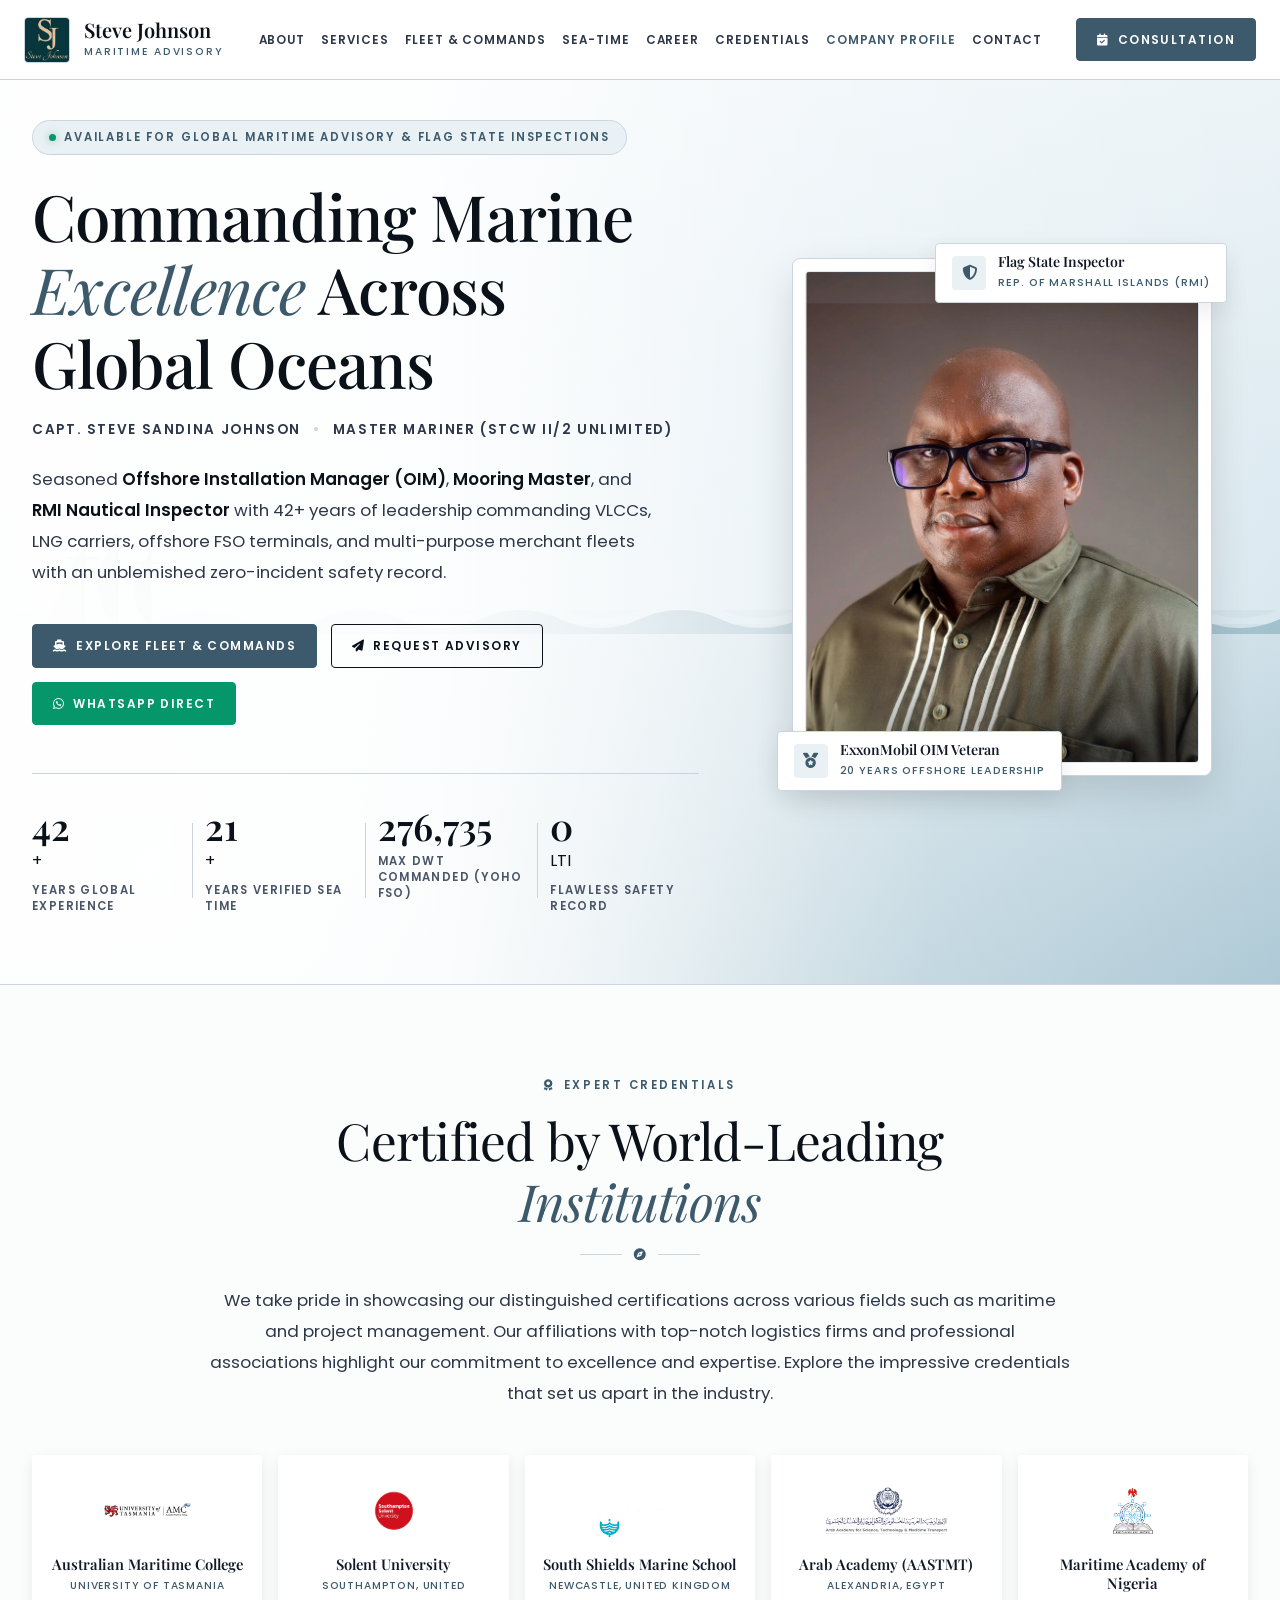
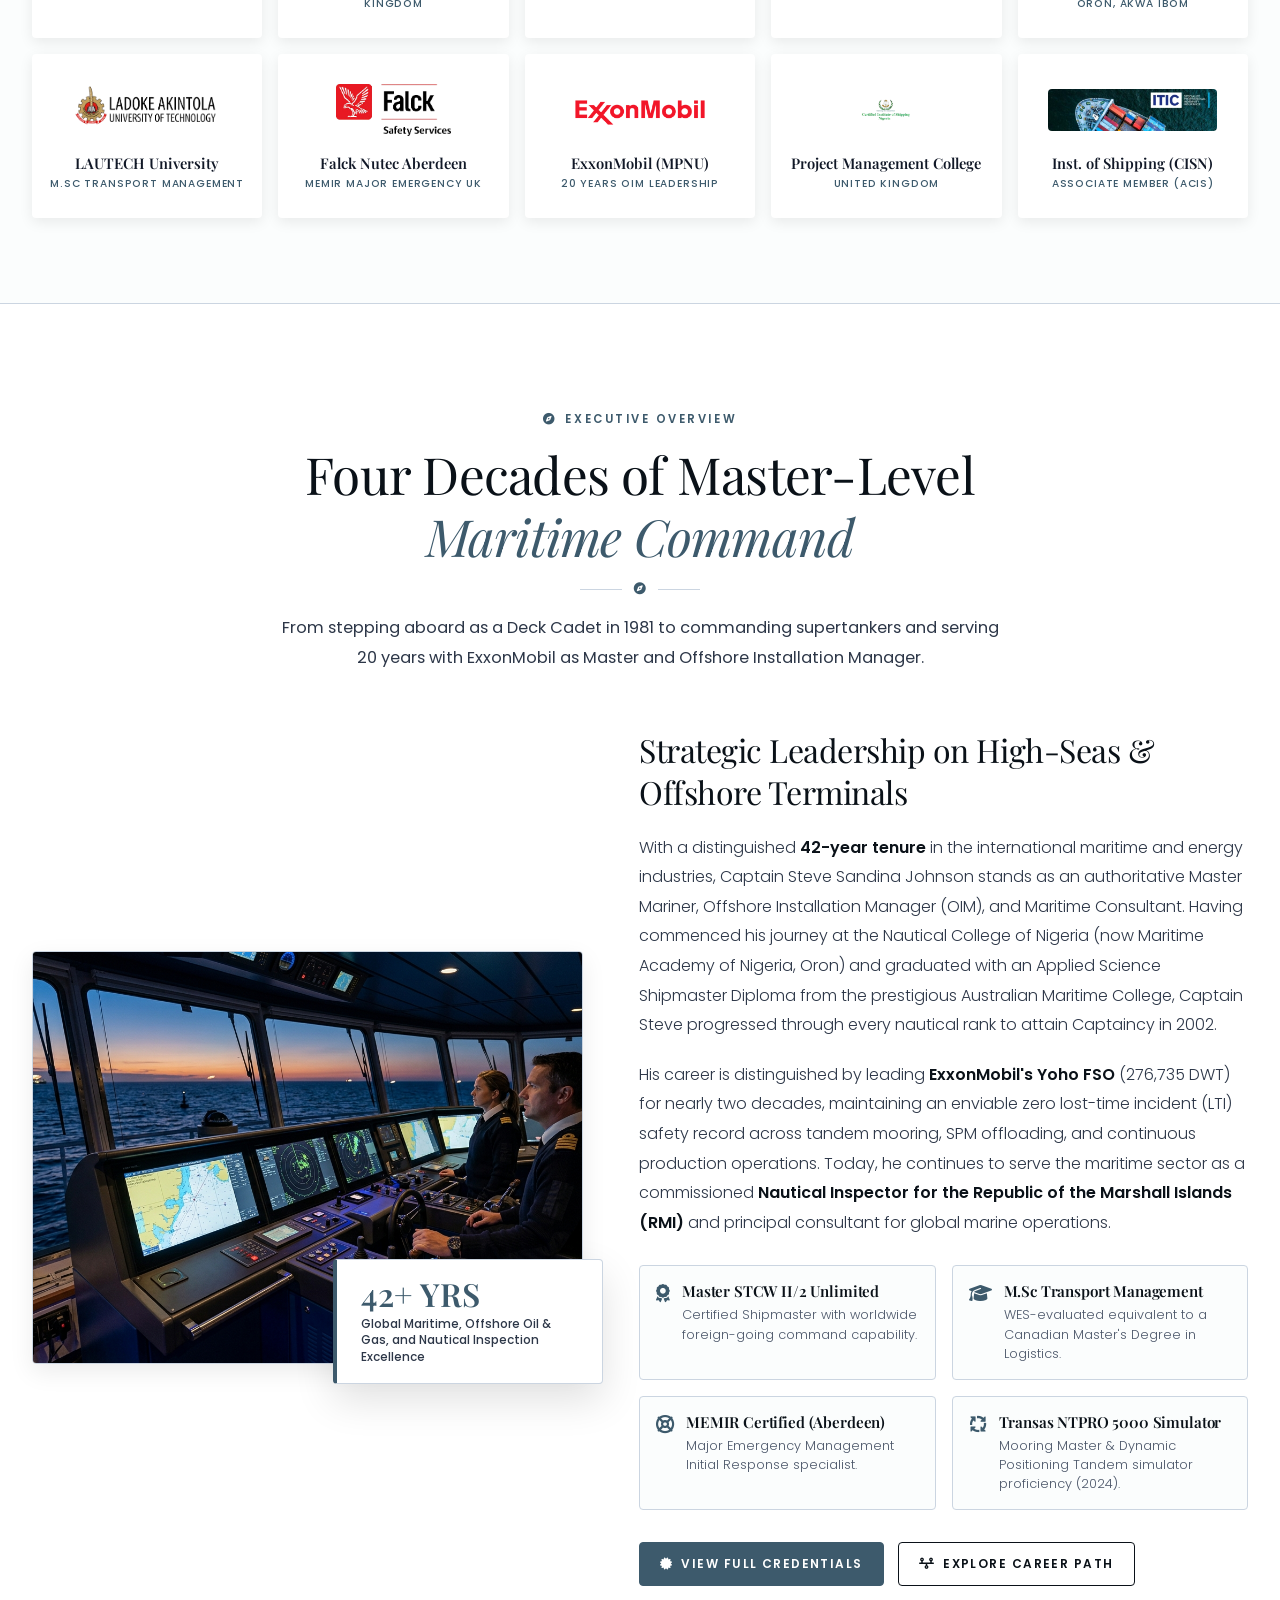
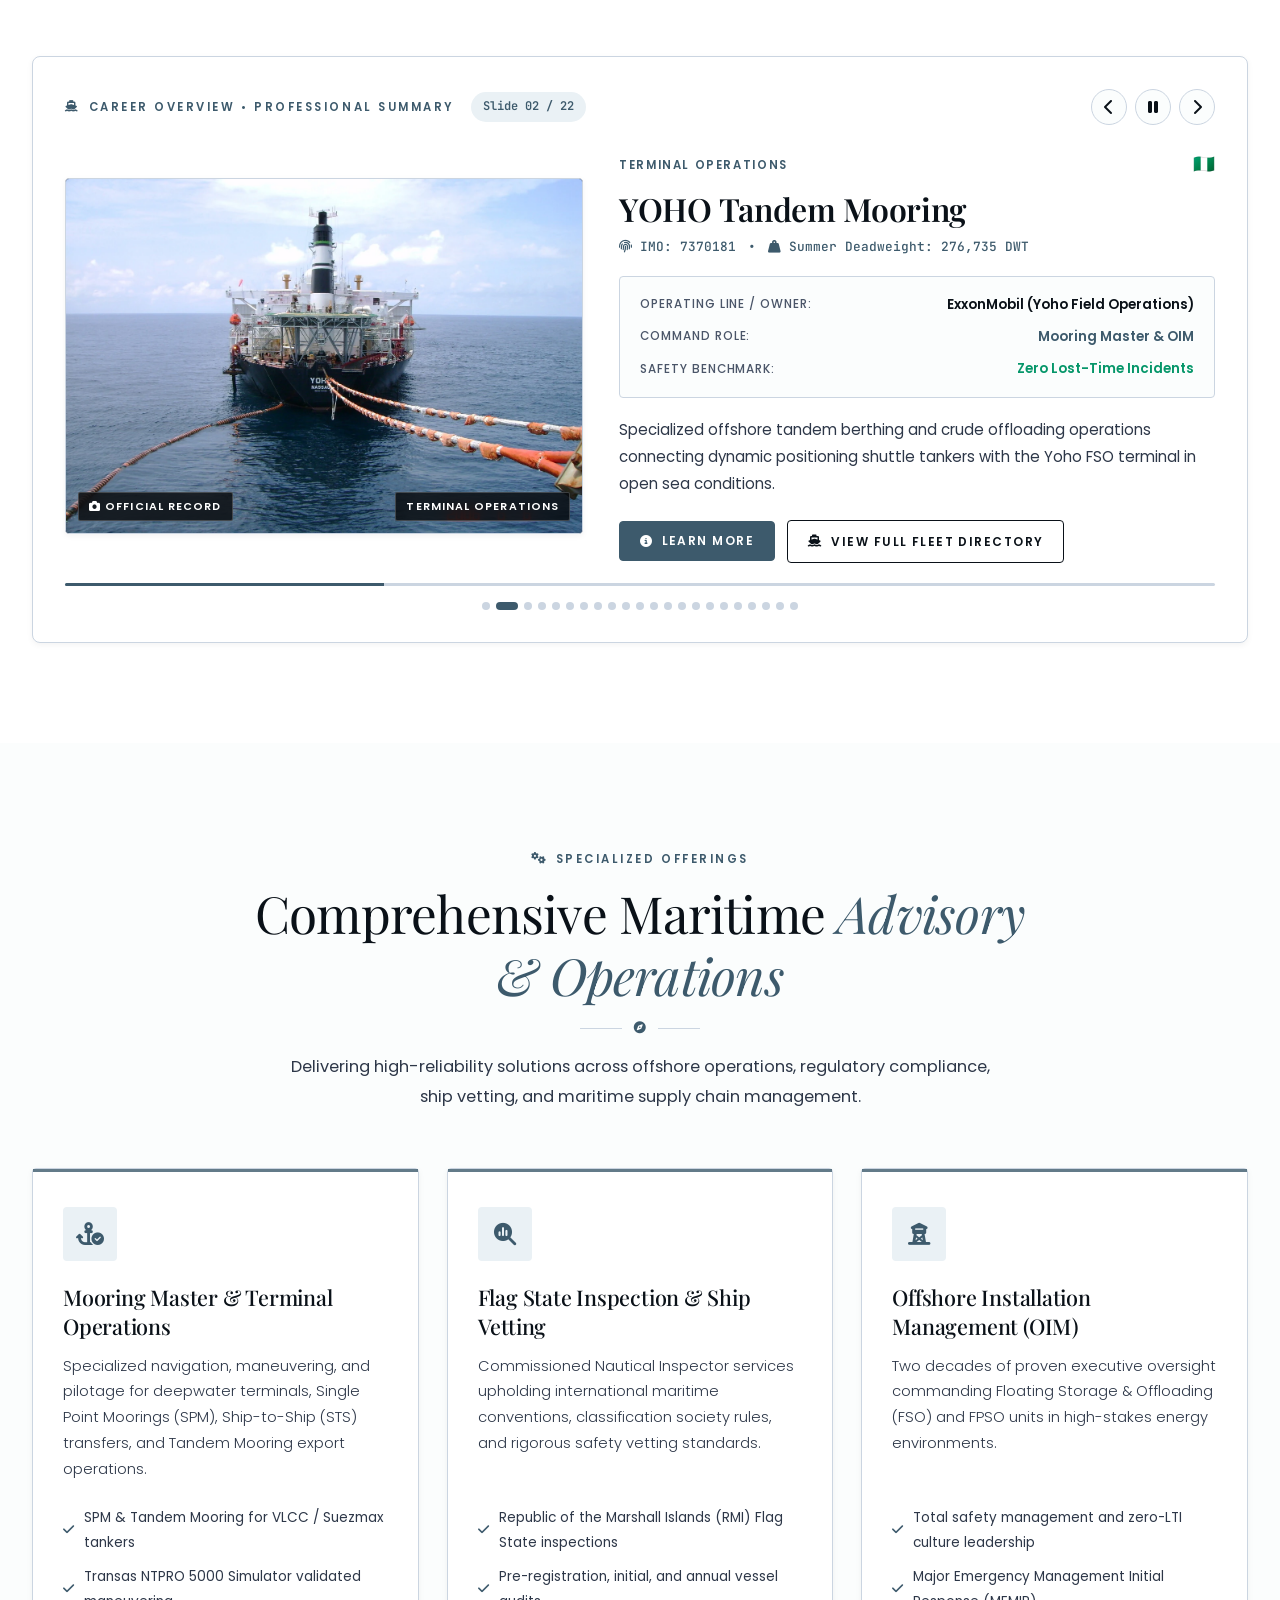
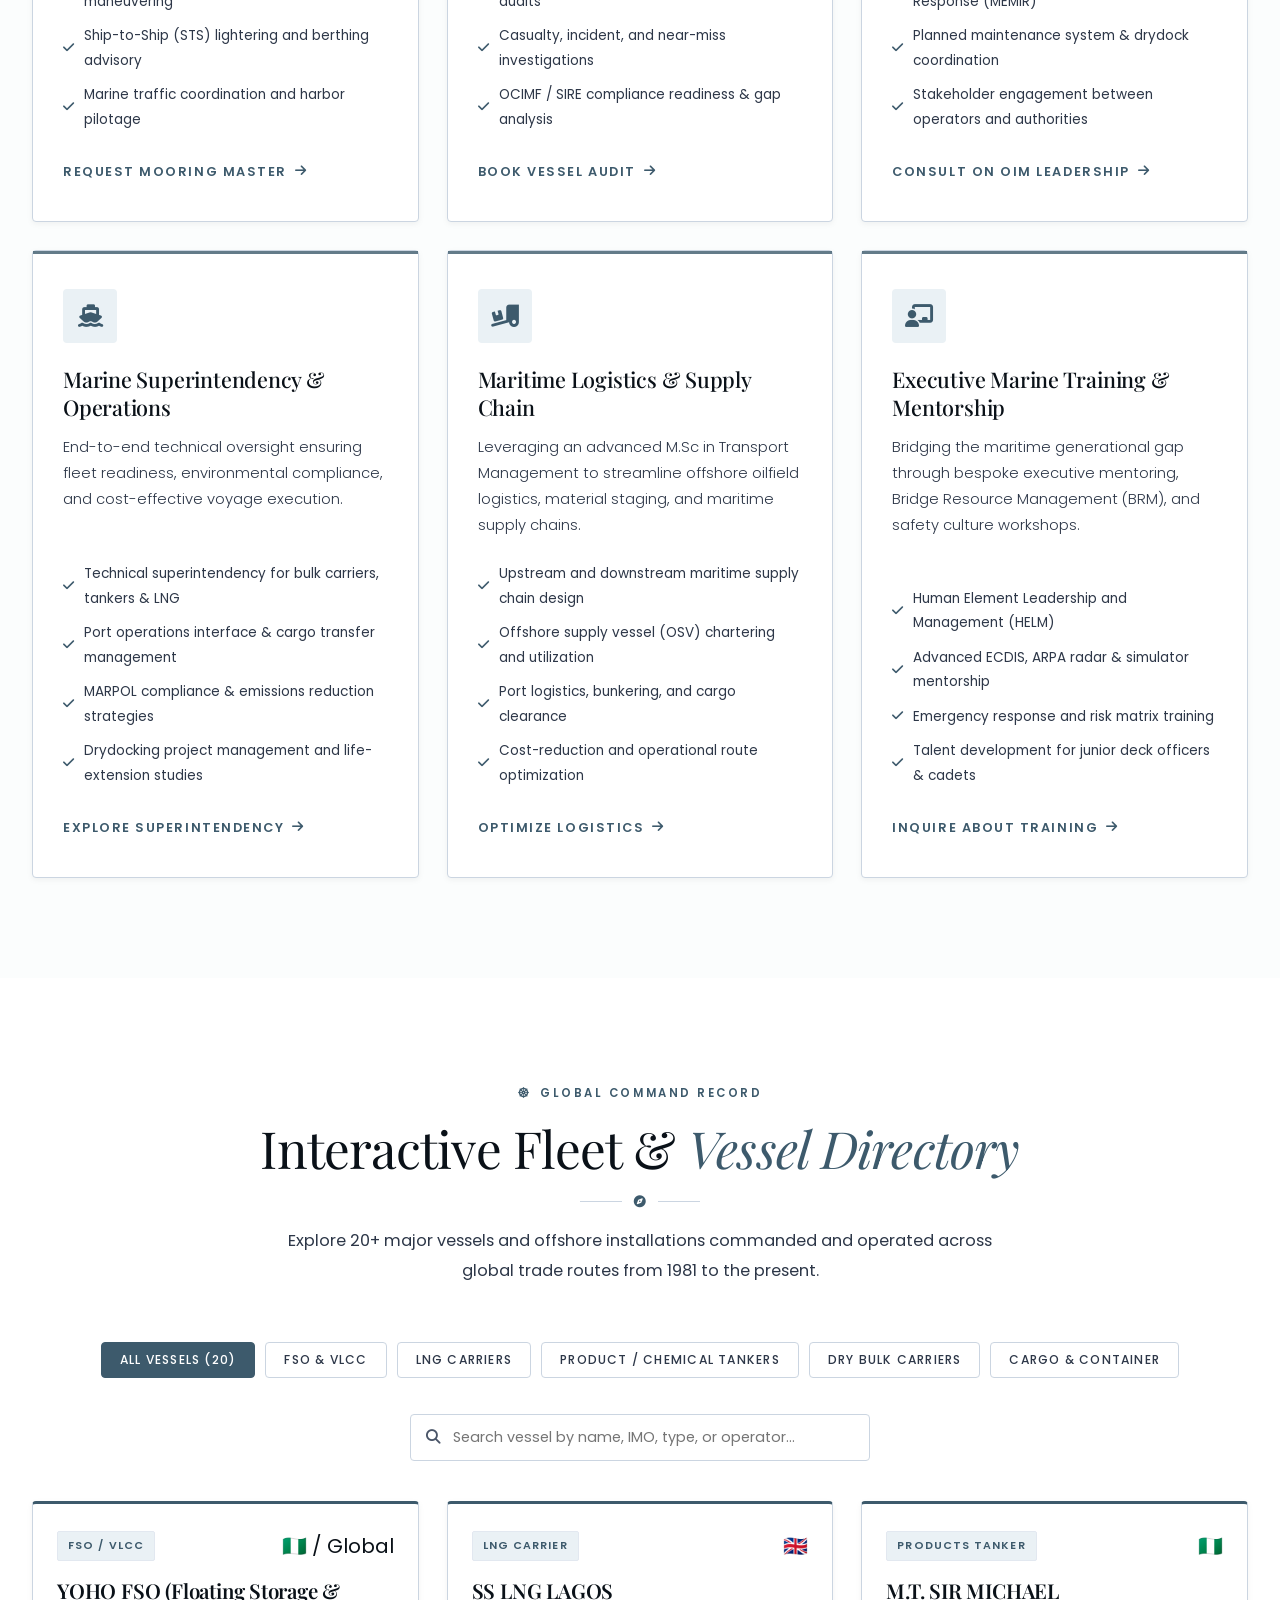
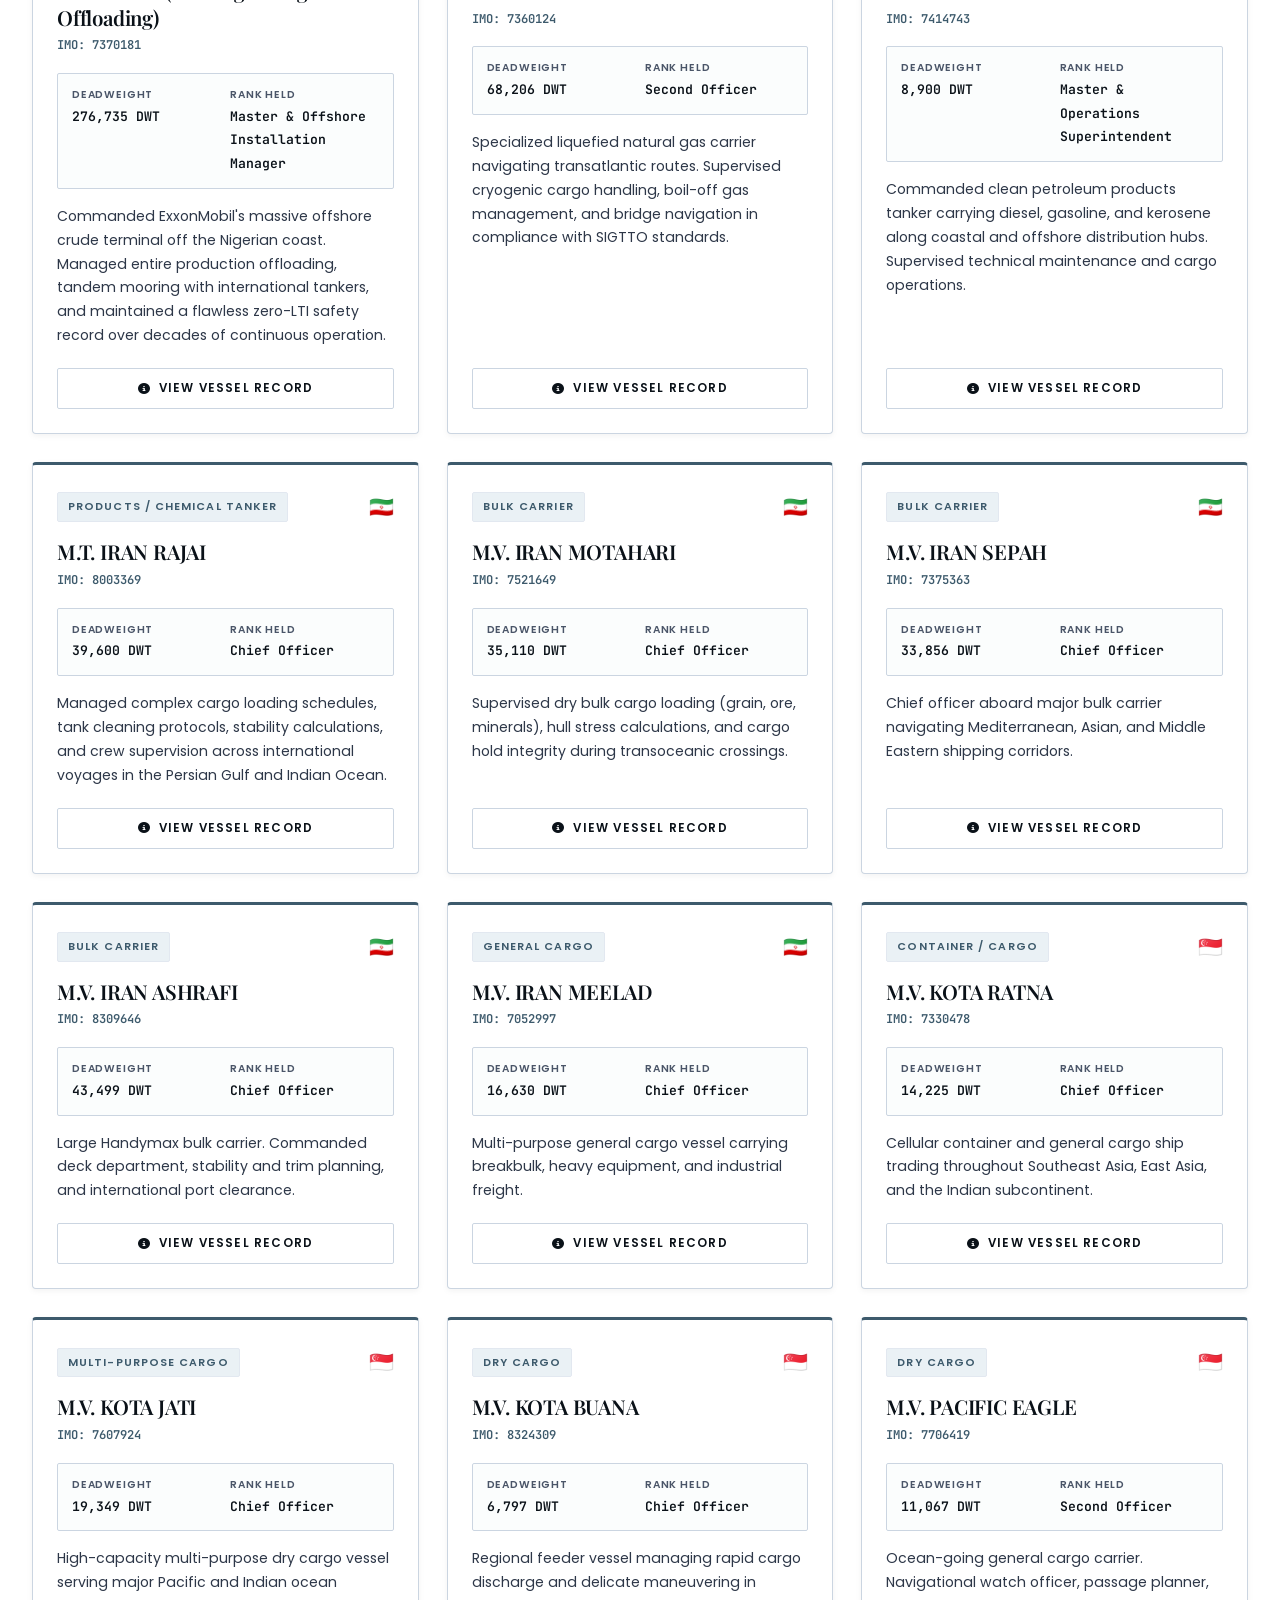
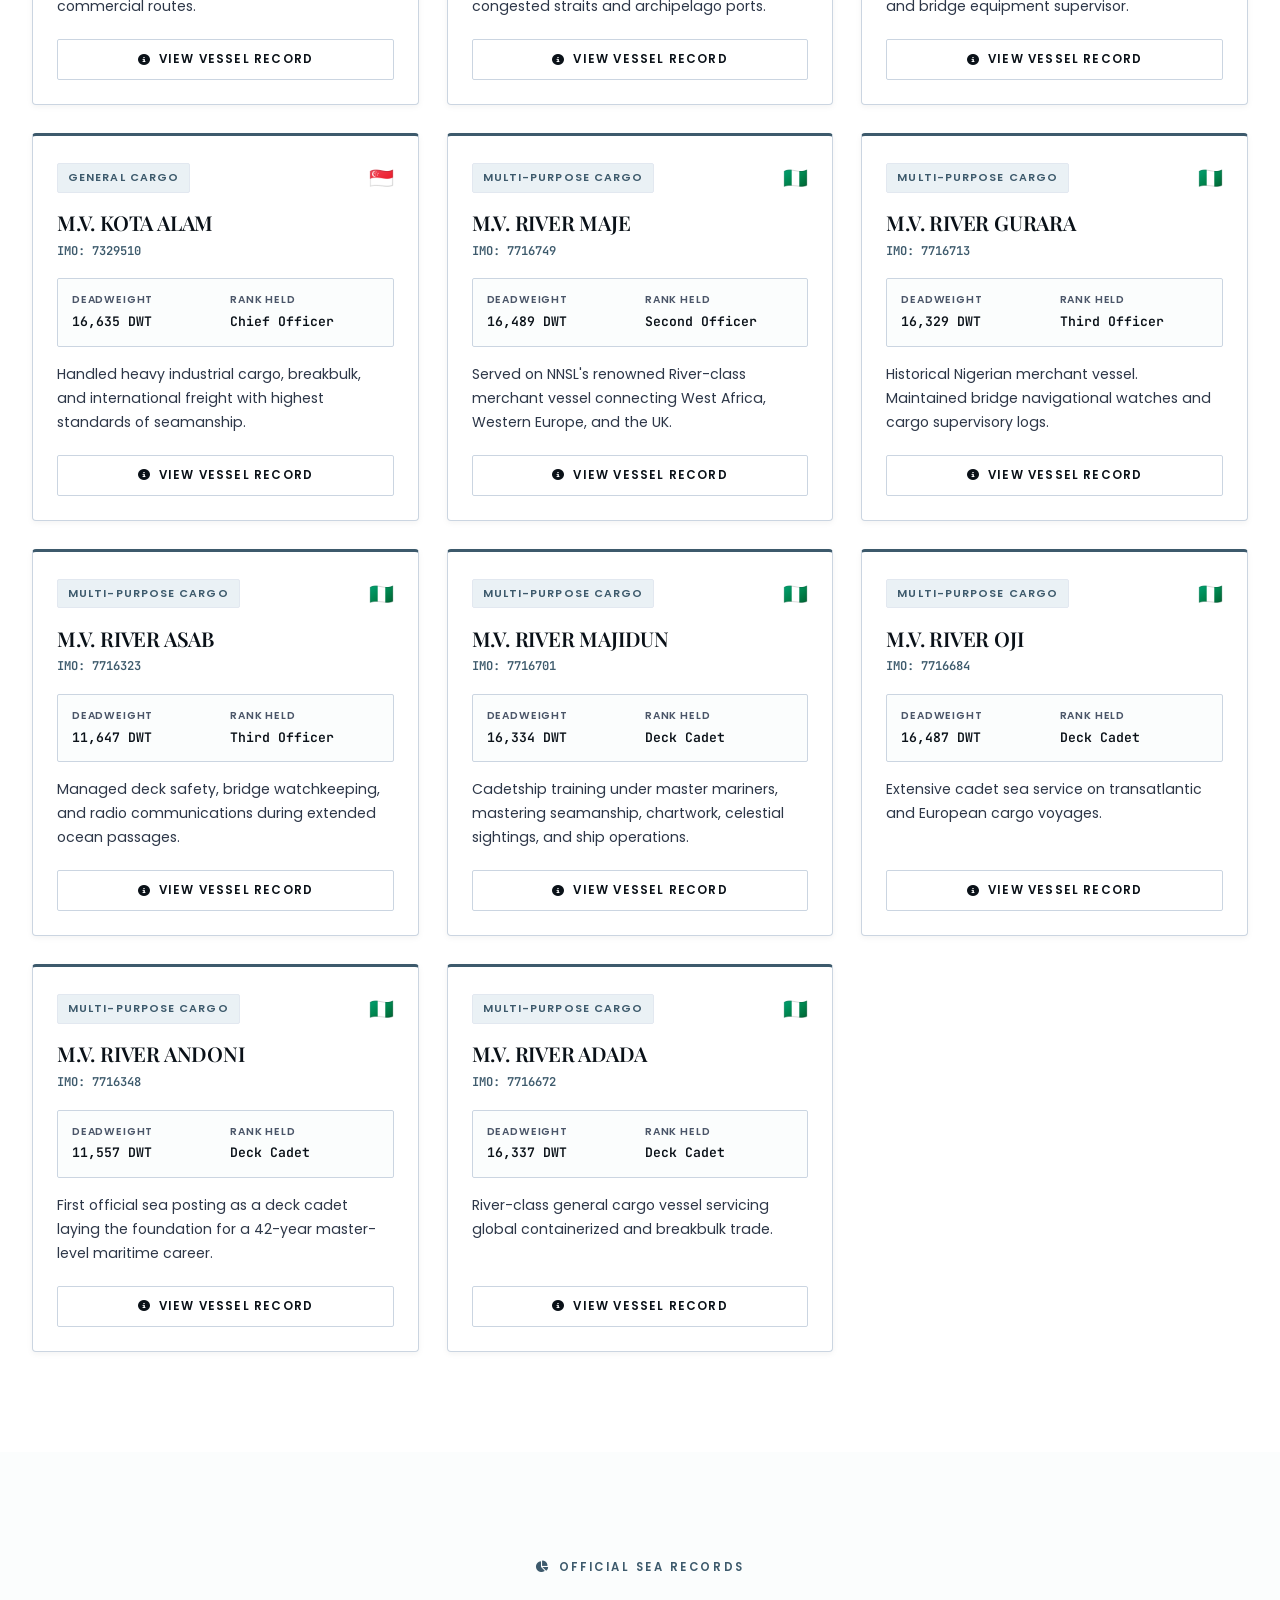
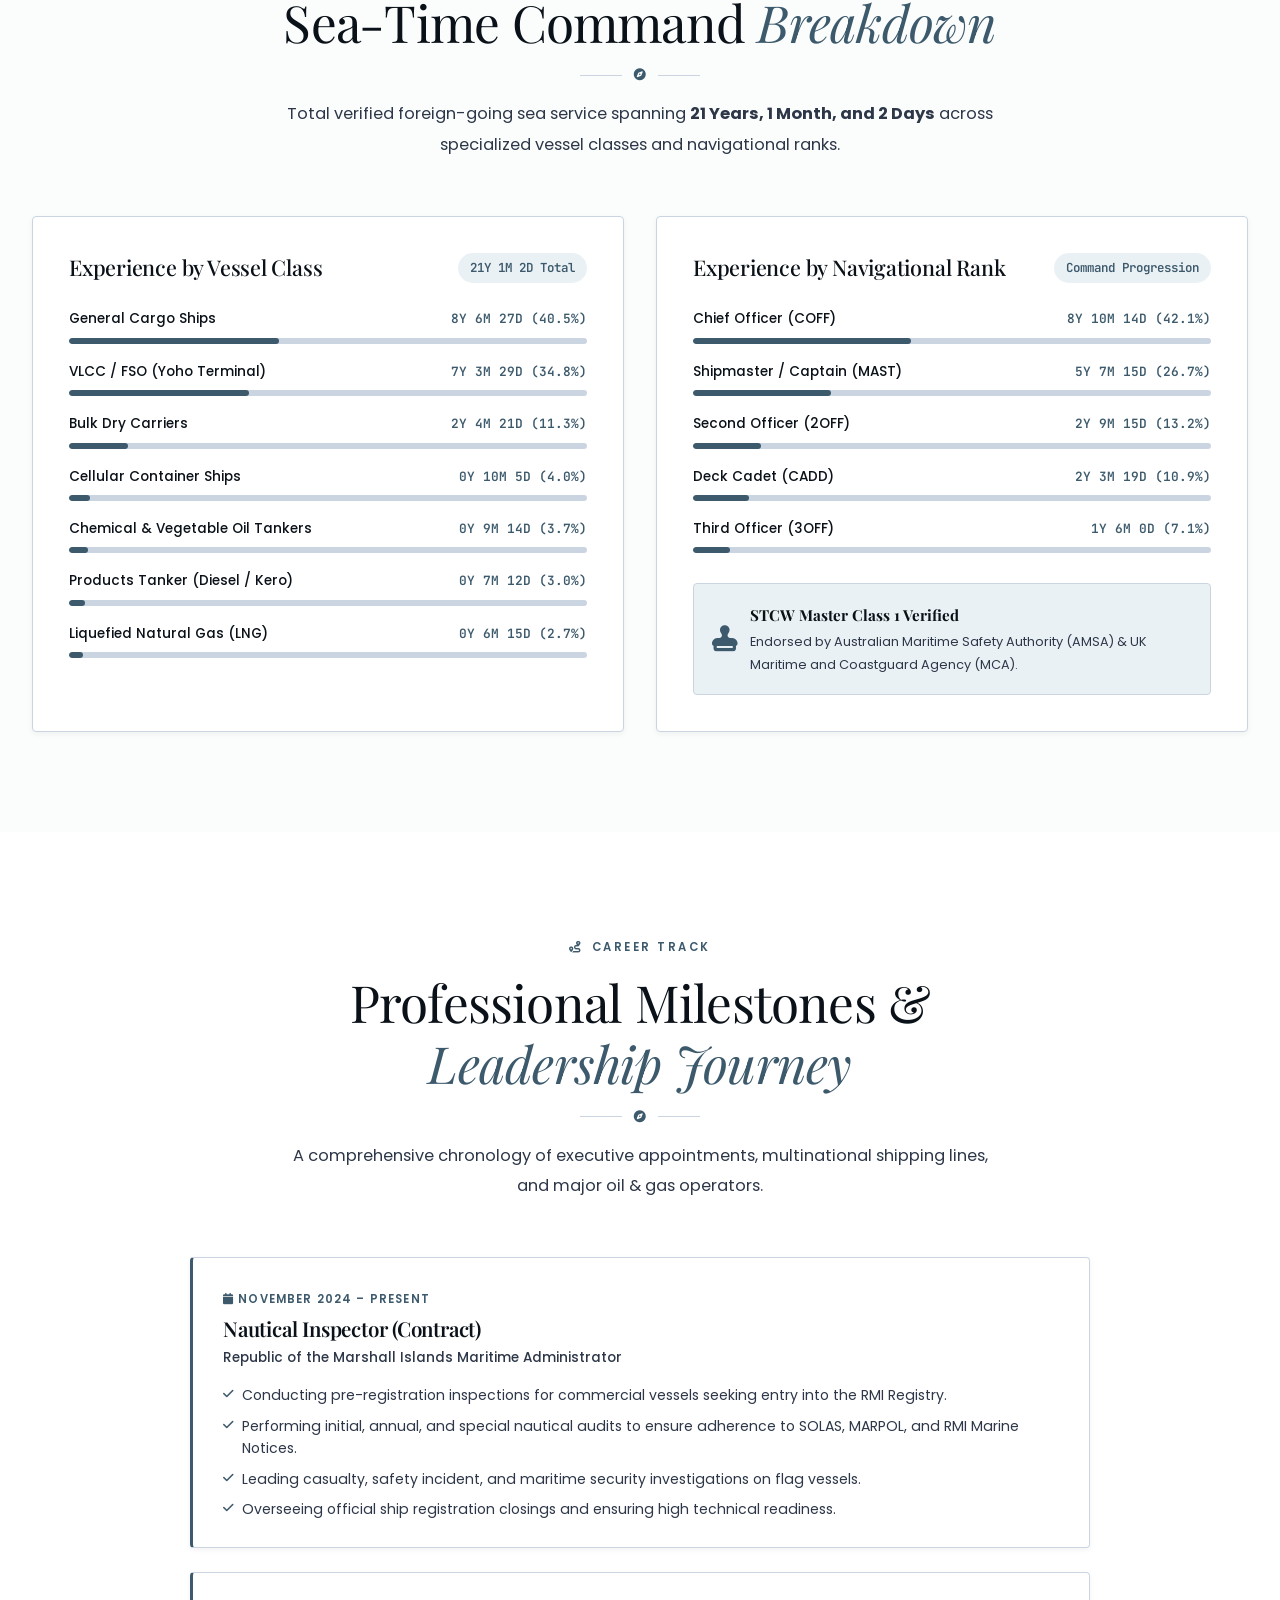
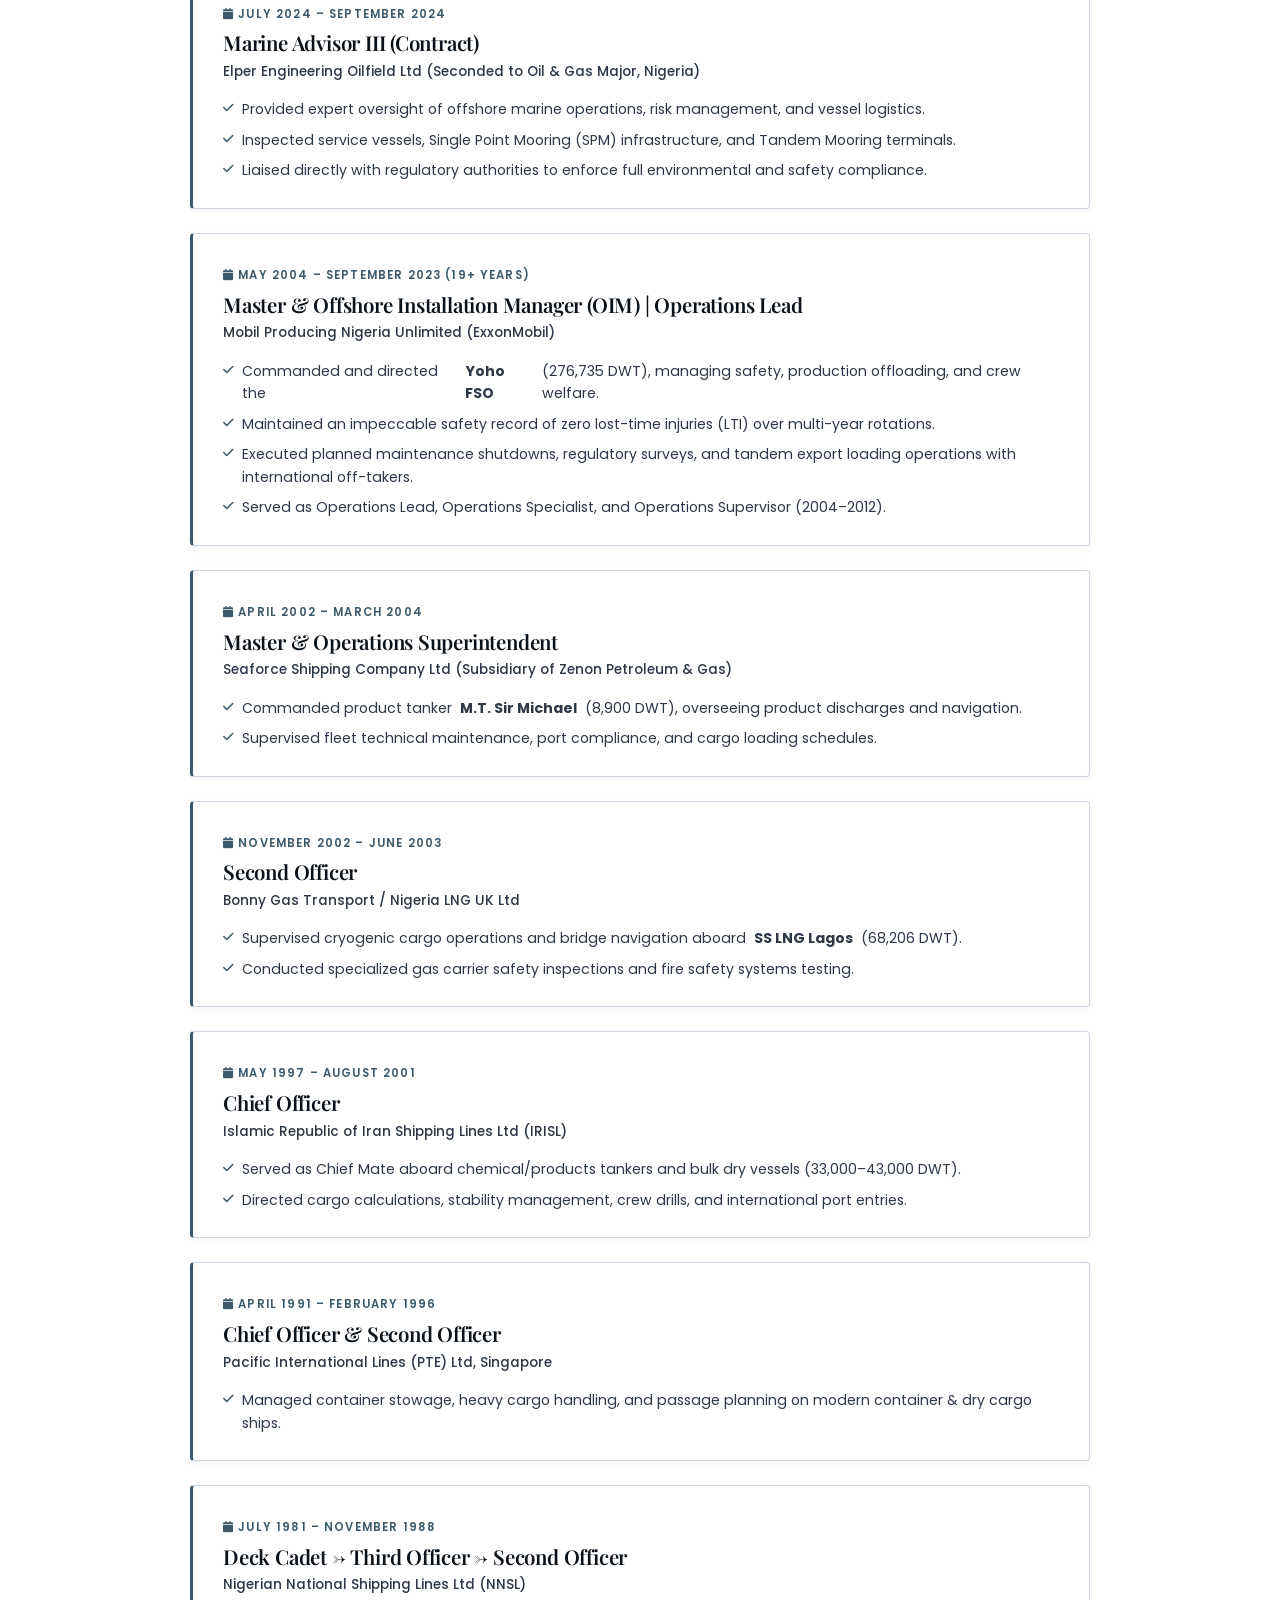
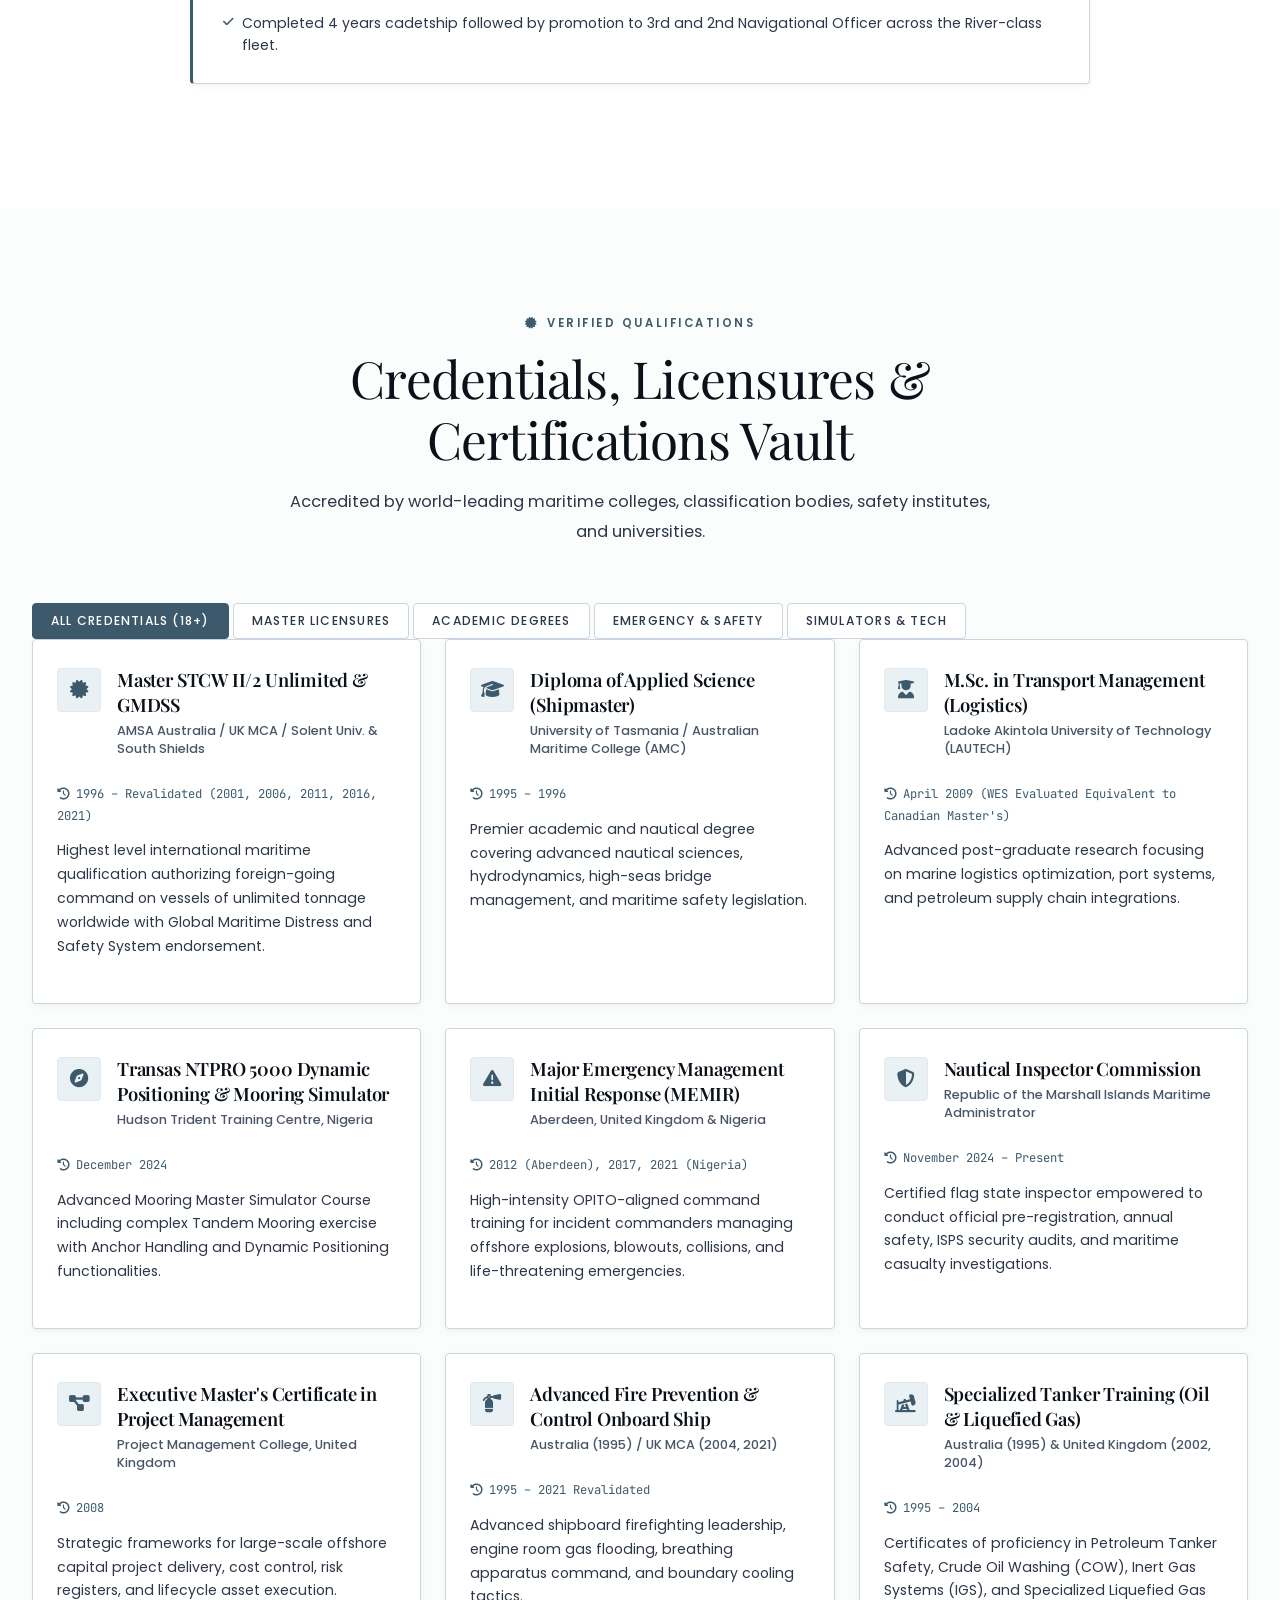
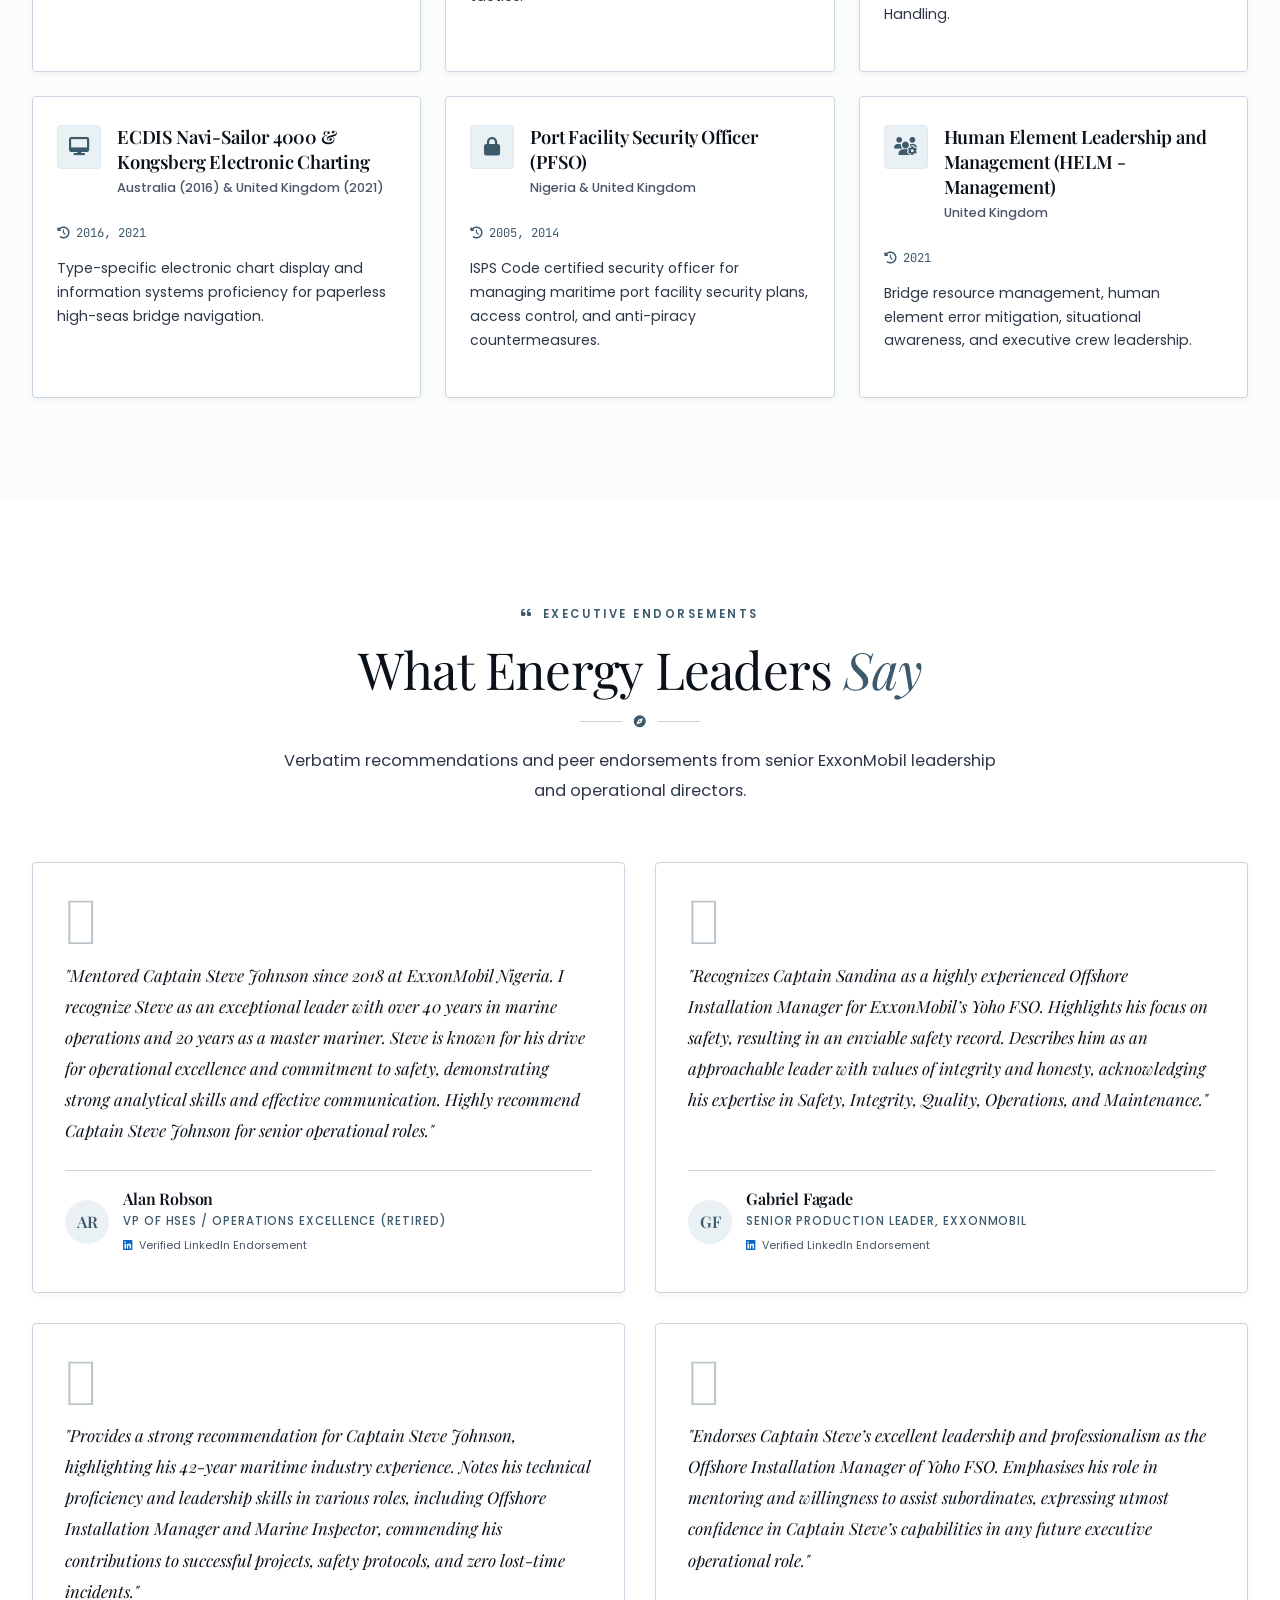
==== commit fb4dbefc: "Built-in animated sailing-ship scene in hero section" ====
--- a/index.html
+++ b/index.html
@@ -351,8 +351,45 @@
   <!-- Main Hero Section -->
   <main>
     <section class="hero-section" id="home">
+      <div class="hero-bg-media" aria-hidden="true">
+        <!-- Built-in animated sailing ship scene (shows unless a real GIF/video below is present) -->
+        <div class="hero-scene">
+          <div class="scene-sky"></div>
+          <div class="scene-cloud cloud-1"></div>
+          <div class="scene-cloud cloud-2"></div>
+          <div class="scene-ship-wrap">
+            <svg class="scene-ship" viewBox="0 0 240 200" xmlns="http://www.w3.org/2000/svg" role="img" aria-label="Sailing ship">
+              <!-- masts -->
+              <rect x="98" y="38" width="3.5" height="104" fill="#3d5a6c"/>
+              <rect x="138" y="26" width="3.5" height="116" fill="#3d5a6c"/>
+              <rect x="178" y="46" width="3.5" height="96" fill="#3d5a6c"/>
+              <!-- yards -->
+              <rect x="80" y="54" width="40" height="2.5" fill="#3d5a6c"/>
+              <rect x="116" y="40" width="48" height="2.5" fill="#3d5a6c"/>
+              <rect x="158" y="60" width="42" height="2.5" fill="#3d5a6c"/>
+              <!-- billowing sails -->
+              <path d="M100 46 Q58 86 100 132 Z" fill="#527387"/>
+              <path d="M140 30 Q96 88 140 142 Z" fill="#6a8da3"/>
+              <path d="M180 50 Q142 96 180 138 Z" fill="#527387"/>
+              <!-- jib / foresail -->
+              <path d="M97 58 Q66 96 58 132 L97 132 Z" fill="#9baeba"/>
+              <!-- hull -->
+              <path d="M38 140 L206 140 L178 172 L72 172 Z" fill="#3d5a6c"/>
+              <path d="M52 150 L192 150" stroke="#263b47" stroke-width="2.5"/>
+            </svg>
+          </div>
+          <div class="scene-sea">
+            <div class="wave wave-back"></div>
+            <div class="wave wave-front"></div>
+          </div>
+        </div>
+        <!-- Optional drop-in media: place these files in the project to override the built-in scene -->
+        <img class="hero-bg-gif" src="assets/images/hero_sailing_ship.gif" alt="" onerror="this.remove()">
+        <video class="hero-bg-video" autoplay muted loop playsinline preload="auto" onerror="this.remove()">
+          <source src="assets/media/hero_sailing_ship.mp4" type="video/mp4">
+        </video>
+      </div>
       <div class="hero-bg-overlay"></div>
-      <div class="hero-glow-blob"></div>
 
       <div class="container hero-grid">
         <!-- Hero Text Column -->
--- a/styles.css
+++ b/styles.css
@@ -19,14 +19,14 @@
   --shafer-muted: #4a5568;         /* Solid Contrast Secondary Text */
   
   --shafer-white: #ffffff;         /* Crisp Pristine White */
-  --shafer-mist: #f4f7f8;          /* Soft Clean Section Mist */
+  --shafer-mist: #fbfdfd;          /* Soft Clean Section Mist (Lightened for high contrast against black text) */
   --shafer-border: #cbd5e1;        /* Solid Delicate Hairline Border */
   --shafer-border-subtle: #e2e8f0;
 
   /* Theme mappings (Default: Pristine Shafer Fifth Avenue White) */
   --bg-primary: #ffffff;
-  --bg-secondary: #f4f7f8;
-  --bg-tertiary: #eaf1f5;
+  --bg-secondary: #fbfdfd;         /* Lightened: near-white so black text stays crisp */
+  --bg-tertiary: #f5f9fb;          /* Lightened: softest tint for better readability */
   --bg-card: #ffffff;
   --bg-card-hover: #ffffff;
   --bg-glass: rgba(255, 255, 255, 0.96);
@@ -402,23 +402,139 @@
   background-color: var(--bg-primary);
 }
 
+/* Hero animated sailing-ship background */
+.hero-bg-media {
+  position: absolute;
+  inset: 0;
+  z-index: 0;
+  overflow: hidden;
+  pointer-events: none;
+}
+
+.hero-scene {
+  position: absolute;
+  inset: 0;
+  z-index: 1;
+}
+
+.scene-sky {
+  position: absolute;
+  inset: 0;
+  background: linear-gradient(180deg, #eef5f8 0%, #dbe9f0 52%, #cfe0e8 100%);
+}
+
+.scene-cloud {
+  position: absolute;
+  border-radius: 50%;
+  background: radial-gradient(closest-side, rgba(255, 255, 255, 0.92), rgba(255, 255, 255, 0));
+  filter: blur(8px);
+}
+
+.cloud-1 { top: 16%; left: -22%; width: 210px; height: 62px; animation: cloudDrift 60s linear infinite; }
+.cloud-2 { top: 31%; left: -32%; width: 150px; height: 46px; opacity: 0.7; animation: cloudDrift 82s linear infinite; animation-delay: -28s; }
+
+.scene-sea {
+  position: absolute;
+  left: 0;
+  right: 0;
+  bottom: 0;
+  height: 38%;
+  background: linear-gradient(180deg, #cfe0e8 0%, #a9c6d3 100%);
+}
+
+.wave {
+  position: absolute;
+  left: -50%;
+  width: 200%;
+  height: 30px;
+  background-repeat: repeat-x;
+  background-size: 160px 30px;
+}
+
+.wave-back {
+  top: -16px;
+  opacity: 0.75;
+  background-image: url("data:image/svg+xml,%3Csvg xmlns='http://www.w3.org/2000/svg' width='160' height='30' viewBox='0 0 160 30' preserveAspectRatio='none'%3E%3Cpath d='M0 15 C26 3 54 3 80 15 C106 27 134 27 160 15 V30 H0 Z' fill='%23d9e8ef'/%3E%3C/svg%3E");
+  animation: waveMove 11s linear infinite;
+}
+
+.wave-front {
+  top: -6px;
+  background-image: url("data:image/svg+xml,%3Csvg xmlns='http://www.w3.org/2000/svg' width='160' height='30' viewBox='0 0 160 30' preserveAspectRatio='none'%3E%3Cpath d='M0 15 C26 3 54 3 80 15 C106 27 134 27 160 15 V30 H0 Z' fill='%239dbcca'/%3E%3C/svg%3E");
+  animation: waveMove 7.5s linear infinite reverse;
+}
+
+.scene-ship-wrap {
+  position: absolute;
+  bottom: 31%;
+  left: 0;
+  width: 200px;
+  height: 167px;
+  z-index: 3;
+  animation: sail 36s linear infinite;
+}
+
+.scene-ship {
+  width: 100%;
+  height: 100%;
+  display: block;
+  transform-origin: center bottom;
+  filter: drop-shadow(0 6px 10px rgba(61, 90, 108, 0.22));
+  animation: bob 5s ease-in-out infinite alternate;
+}
+
+/* Optional drop-in GIF / video background (overrides the built-in scene when files exist) */
+.hero-bg-gif,
+.hero-bg-video {
+  position: absolute;
+  inset: 0;
+  width: 100%;
+  height: 100%;
+  object-fit: cover;
+}
+
+.hero-bg-gif { z-index: 3; }
+.hero-bg-video { z-index: 4; }
+
+@keyframes sail {
+  from { transform: translateX(-240px); }
+  to { transform: translateX(calc(100vw + 240px)); }
+}
+
+@keyframes bob {
+  from { transform: translateY(0) rotate(-1.4deg); }
+  to { transform: translateY(-6px) rotate(1.4deg); }
+}
+
+@keyframes waveMove {
+  from { background-position-x: 0; }
+  to { background-position-x: -160px; }
+}
+
+@keyframes cloudDrift {
+  from { transform: translateX(0); }
+  to { transform: translateX(150vw); }
+}
+
+/* Readability scrim: keeps dark hero text crisp over the animated scene */
 .hero-bg-overlay {
   position: absolute;
-  top: 0;
-  left: 0;
-  width: 100%;
-  height: 100%;
-  background: 
-    radial-gradient(circle at 90% 15%, rgba(61, 90, 108, 0.05) 0%, transparent 60%),
-    radial-gradient(circle at 10% 85%, rgba(244, 247, 248, 0.9) 0%, transparent 50%);
-  z-index: 0;
-}
-
-.hero-glow-blob {
-  display: none;
+  inset: 0;
+  z-index: 1;
+  background:
+    linear-gradient(90deg, rgba(255, 255, 255, 0.96) 0%, rgba(255, 255, 255, 0.9) 34%, rgba(255, 255, 255, 0.4) 64%, rgba(255, 255, 255, 0.06) 100%),
+    radial-gradient(circle at 12% 88%, rgba(251, 253, 253, 0.9), transparent 55%);
+}
+
+@media (prefers-reduced-motion: reduce) {
+  .scene-ship-wrap, .scene-ship, .cloud-1, .cloud-2, .wave-back, .wave-front {
+    animation: none;
+  }
 }
 
 .hero-grid {
+  position: relative;
+  z-index: 2;
   display: grid;
   grid-template-columns: 1.15fr 0.85fr;
   gap: 56px;
@@ -2371,13 +2487,37 @@
 }
 
 .modal-backdrop {
-  position: absolute;
+  position: fixed;
   top: 0;
   left: 0;
   width: 100%;
   height: 100%;
+  z-index: 2000;
+  display: none;
+  align-items: center;
+  justify-content: center;
+  padding: 24px;
   background: rgba(0, 0, 0, 0.7);
   backdrop-filter: blur(8px);
+  -webkit-backdrop-filter: blur(8px);
+}
+
+.modal-backdrop.active {
+  display: flex;
+}
+
+.modal-dialog {
+  position: relative;
+  background: var(--bg-card);
+  border: 1px solid var(--border-color);
+  border-radius: var(--radius-sm);
+  max-width: 820px;
+  width: 100%;
+  max-height: 90vh;
+  overflow-y: auto;
+  box-shadow: var(--shadow-lg);
+  z-index: 2;
+  padding: 36px;
 }
 
 .modal-content {
